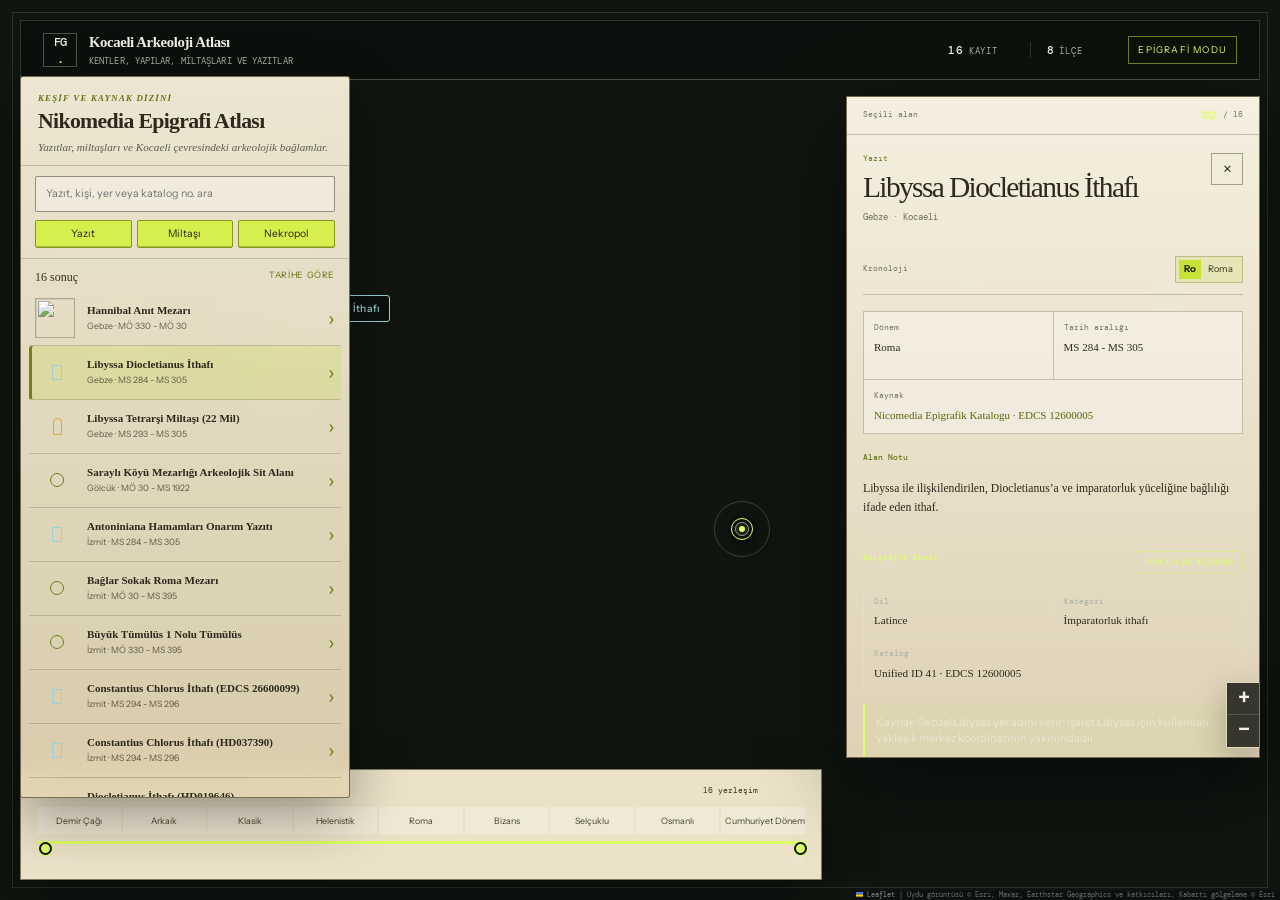
==== kocaeliarkeo/index.html @ fe7ad36d "Redesign Kocaeli epigraphy atlas workspace" ====
<!doctype html>
<html lang="tr">
  <head>
    <meta charset="UTF-8" />
    <meta name="viewport" content="width=device-width, initial-scale=1.0" />
    <meta
      name="description"
      content="Kocaeli'deki arkeolojik alanları Türkçe filtrelerle gösteren hafif ve düzenlenebilir harita uygulaması."
    />
    <link rel="preconnect" href="https://fonts.googleapis.com" />
    <link rel="preconnect" href="https://fonts.gstatic.com" crossorigin />
    <link href="https://fonts.googleapis.com/css2?family=DM+Mono:wght@400;500&family=Instrument+Sans:wdth,wght@75..100,400..700&display=swap" rel="stylesheet" />
    <meta name="theme-color" content="#0c1110" />
    <link rel="icon" href="/kocaeliarkeo/favicon.svg" type="image/svg+xml" />
    <title>Kocaeli Arkeoloji Atlası</title>
    <script type="module" crossorigin src="/kocaeliarkeo/assets/index-Obu1-_cL.js"></script>
    <link rel="stylesheet" crossorigin href="/kocaeliarkeo/assets/index-ClPBUlsF.css">
  </head>
  <body>
    <div id="root"></div>
  </body>
  </html>
---- kocaeliarkeo/assets/index-ClPBUlsF.css ----
.leaflet-pane,.leaflet-tile,.leaflet-marker-icon,.leaflet-marker-shadow,.leaflet-tile-container,.leaflet-pane>svg,.leaflet-pane>canvas,.leaflet-zoom-box,.leaflet-image-layer,.leaflet-layer{position:absolute;top:0;left:0}.leaflet-container{overflow:hidden}.leaflet-tile,.leaflet-marker-icon,.leaflet-marker-shadow{-webkit-user-select:none;user-select:none;-webkit-user-drag:none}.leaflet-tile::selection{background:0 0}.leaflet-safari .leaflet-tile{image-rendering:-webkit-optimize-contrast}.leaflet-safari .leaflet-tile-container{-webkit-transform-origin:0 0;width:1600px;height:1600px}.leaflet-marker-icon,.leaflet-marker-shadow{display:block}.leaflet-container .leaflet-overlay-pane svg{max-width:none!important;max-height:none!important}.leaflet-container .leaflet-marker-pane img,.leaflet-container .leaflet-shadow-pane img,.leaflet-container .leaflet-tile-pane img,.leaflet-container img.leaflet-image-layer,.leaflet-container .leaflet-tile{width:auto;padding:0;max-width:none!important;max-height:none!important}.leaflet-container img.leaflet-tile{mix-blend-mode:plus-lighter}.leaflet-container.leaflet-touch-zoom{-ms-touch-action:pan-x pan-y;touch-action:pan-x pan-y}.leaflet-container.leaflet-touch-drag{-ms-touch-action:pinch-zoom;touch-action:none;touch-action:pinch-zoom}.leaflet-container.leaflet-touch-drag.leaflet-touch-zoom{-ms-touch-action:none;touch-action:none}.leaflet-container{-webkit-tap-highlight-color:transparent}.leaflet-container a{-webkit-tap-highlight-color:#33b5e566}.leaflet-tile{filter:inherit;visibility:hidden}.leaflet-tile-loaded{visibility:inherit}.leaflet-zoom-box{box-sizing:border-box;z-index:800;width:0;height:0}.leaflet-overlay-pane svg{-moz-user-select:none}.leaflet-pane{z-index:400}.leaflet-tile-pane{z-index:200}.leaflet-overlay-pane{z-index:400}.leaflet-shadow-pane{z-index:500}.leaflet-marker-pane{z-index:600}.leaflet-tooltip-pane{z-index:650}.leaflet-popup-pane{z-index:700}.leaflet-map-pane canvas{z-index:100}.leaflet-map-pane svg{z-index:200}.leaflet-vml-shape{width:1px;height:1px}.lvml{behavior:url(#default#VML);display:inline-block;position:absolute}.leaflet-control{z-index:800;pointer-events:visiblePainted;pointer-events:auto;position:relative}.leaflet-top,.leaflet-bottom{z-index:1000;pointer-events:none;position:absolute}.leaflet-top{top:0}.leaflet-right{right:0}.leaflet-bottom{bottom:0}.leaflet-left{left:0}.leaflet-control{float:left;clear:both}.leaflet-right .leaflet-control{float:right}.leaflet-top .leaflet-control{margin-top:10px}.leaflet-bottom .leaflet-control{margin-bottom:10px}.leaflet-left .leaflet-control{margin-left:10px}.leaflet-right .leaflet-control{margin-right:10px}.leaflet-fade-anim .leaflet-popup{opacity:0;transition:opacity .2s linear}.leaflet-fade-anim .leaflet-map-pane .leaflet-popup{opacity:1}.leaflet-zoom-animated{transform-origin:0 0}svg.leaflet-zoom-animated{will-change:transform}.leaflet-zoom-anim .leaflet-zoom-animated{-webkit-transition:-webkit-transform .25s cubic-bezier(0,0,.25,1);-moz-transition:-moz-transform .25s cubic-bezier(0,0,.25,1);transition:transform .25s cubic-bezier(0,0,.25,1)}.leaflet-zoom-anim .leaflet-tile,.leaflet-pan-anim .leaflet-tile{transition:none}.leaflet-zoom-anim .leaflet-zoom-hide{visibility:hidden}.leaflet-interactive{cursor:pointer}.leaflet-grab{cursor:-webkit-grab;cursor:-moz-grab;cursor:grab}.leaflet-crosshair,.leaflet-crosshair .leaflet-interactive{cursor:crosshair}.leaflet-popup-pane,.leaflet-control{cursor:auto}.leaflet-dragging .leaflet-grab,.leaflet-dragging .leaflet-grab .leaflet-interactive,.leaflet-dragging .leaflet-marker-draggable{cursor:move;cursor:-webkit-grabbing;cursor:-moz-grabbing;cursor:grabbing}.leaflet-marker-icon,.leaflet-marker-shadow,.leaflet-image-layer,.leaflet-pane>svg path,.leaflet-tile-container{pointer-events:none}.leaflet-marker-icon.leaflet-interactive,.leaflet-image-layer.leaflet-interactive,.leaflet-pane>svg path.leaflet-interactive,svg.leaflet-image-layer.leaflet-interactive path{pointer-events:visiblePainted;pointer-events:auto}.leaflet-container{outline-offset:1px;background:#ddd}.leaflet-container a{color:#0078a8}.leaflet-zoom-box{background:#ffffff80;border:2px dotted #38f}.leaflet-container{font-family:Helvetica Neue,Arial,Helvetica,sans-serif;font-size:.75rem;line-height:1.5}.leaflet-bar{border-radius:4px;box-shadow:0 1px 5px #000000a6}.leaflet-bar a{text-align:center;color:#000;background-color:#fff;border-bottom:1px solid #ccc;width:26px;height:26px;line-height:26px;text-decoration:none;display:block}.leaflet-bar a,.leaflet-control-layers-toggle{background-position:50%;background-repeat:no-repeat;display:block}.leaflet-bar a:hover,.leaflet-bar a:focus{background-color:#f4f4f4}.leaflet-bar a:first-child{border-top-left-radius:4px;border-top-right-radius:4px}.leaflet-bar a:last-child{border-bottom:none;border-bottom-right-radius:4px;border-bottom-left-radius:4px}.leaflet-bar a.leaflet-disabled{cursor:default;color:#bbb;background-color:#f4f4f4}.leaflet-touch .leaflet-bar a{width:30px;height:30px;line-height:30px}.leaflet-touch .leaflet-bar a:first-child{border-top-left-radius:2px;border-top-right-radius:2px}.leaflet-touch .leaflet-bar a:last-child{border-bottom-right-radius:2px;border-bottom-left-radius:2px}.leaflet-control-zoom-in,.leaflet-control-zoom-out{text-indent:1px;font:700 18px Lucida Console,Monaco,monospace}.leaflet-touch .leaflet-control-zoom-in,.leaflet-touch .leaflet-control-zoom-out{font-size:22px}.leaflet-control-layers{background:#fff;border-radius:5px;box-shadow:0 1px 5px #0006}.leaflet-control-layers-toggle{background-image:url([data-uri]);width:36px;height:36px}.leaflet-retina .leaflet-control-layers-toggle{background-image:url([data-uri]);background-size:26px 26px}.leaflet-touch .leaflet-control-layers-toggle{width:44px;height:44px}.leaflet-control-layers .leaflet-control-layers-list,.leaflet-control-layers-expanded .leaflet-control-layers-toggle{display:none}.leaflet-control-layers-expanded .leaflet-control-layers-list{display:block;position:relative}.leaflet-control-layers-expanded{color:#333;background:#fff;padding:6px 10px 6px 6px}.leaflet-control-layers-scrollbar{padding-right:5px;overflow:hidden scroll}.leaflet-control-layers-selector{margin-top:2px;position:relative;top:1px}.leaflet-control-layers label{font-size:1.08333em;display:block}.leaflet-control-layers-separator{border-top:1px solid #ddd;height:0;margin:5px -10px 5px -6px}.leaflet-default-icon-path{background-image:url([data-uri])}.leaflet-container .leaflet-control-attribution{background:#fffc;margin:0}.leaflet-control-attribution,.leaflet-control-scale-line{color:#333;padding:0 5px;line-height:1.4}.leaflet-control-attribution a{text-decoration:none}.leaflet-control-attribution a:hover,.leaflet-control-attribution a:focus{text-decoration:underline}.leaflet-attribution-flag{width:1em;height:.6669em;vertical-align:baseline!important;display:inline!important}.leaflet-left .leaflet-control-scale{margin-left:5px}.leaflet-bottom .leaflet-control-scale{margin-bottom:5px}.leaflet-control-scale-line{white-space:nowrap;box-sizing:border-box;text-shadow:1px 1px #fff;background:#fffc;border:2px solid #777;border-top:none;padding:2px 5px 1px;line-height:1.1}.leaflet-control-scale-line:not(:first-child){border-top:2px solid #777;border-bottom:none;margin-top:-2px}.leaflet-control-scale-line:not(:first-child):not(:last-child){border-bottom:2px solid #777}.leaflet-touch .leaflet-control-attribution,.leaflet-touch .leaflet-control-layers,.leaflet-touch .leaflet-bar{box-shadow:none}.leaflet-touch .leaflet-control-layers,.leaflet-touch .leaflet-bar{background-clip:padding-box;border:2px solid #0003}.leaflet-popup{text-align:center;margin-bottom:20px;position:absolute}.leaflet-popup-content-wrapper{text-align:left;border-radius:12px;padding:1px}.leaflet-popup-content{min-height:1px;margin:13px 24px 13px 20px;font-size:1.08333em;line-height:1.3}.leaflet-popup-content p{margin:1.3em 0}.leaflet-popup-tip-container{pointer-events:none;width:40px;height:20px;margin-top:-1px;margin-left:-20px;position:absolute;left:50%;overflow:hidden}.leaflet-popup-tip{pointer-events:auto;width:17px;height:17px;margin:-10px auto 0;padding:1px;transform:rotate(45deg)}.leaflet-popup-content-wrapper,.leaflet-popup-tip{color:#333;background:#fff;box-shadow:0 3px 14px #0006}.leaflet-container a.leaflet-popup-close-button{text-align:center;color:#757575;background:0 0;border:none;width:24px;height:24px;font:16px/24px Tahoma,Verdana,sans-serif;text-decoration:none;position:absolute;top:0;right:0}.leaflet-container a.leaflet-popup-close-button:hover,.leaflet-container a.leaflet-popup-close-button:focus{color:#585858}.leaflet-popup-scrolled{overflow:auto}.leaflet-oldie .leaflet-popup-content-wrapper{-ms-zoom:1}.leaflet-oldie .leaflet-popup-tip{-ms-filter:"progid:DXImageTransform.Microsoft.Matrix(M11=0.70710678, M12=0.70710678, M21=-0.70710678, M22=0.70710678)";width:24px;filter:progid:DXImageTransform.Microsoft.Matrix(M11=.707107, M12=.707107, M21=-.707107, M22=.707107);margin:0 auto}.leaflet-oldie .leaflet-control-zoom,.leaflet-oldie .leaflet-control-layers,.leaflet-oldie .leaflet-popup-content-wrapper,.leaflet-oldie .leaflet-popup-tip{border:1px solid #999}.leaflet-div-icon{background:#fff;border:1px solid #666}.leaflet-tooltip{color:#222;white-space:nowrap;-webkit-user-select:none;user-select:none;pointer-events:none;background-color:#fff;border:1px solid #fff;border-radius:3px;padding:6px;position:absolute;box-shadow:0 1px 3px #0006}.leaflet-tooltip.leaflet-interactive{cursor:pointer;pointer-events:auto}.leaflet-tooltip-top:before,.leaflet-tooltip-bottom:before,.leaflet-tooltip-left:before,.leaflet-tooltip-right:before{pointer-events:none;content:"";background:0 0;border:6px solid #0000;position:absolute}.leaflet-tooltip-bottom{margin-top:6px}.leaflet-tooltip-top{margin-top:-6px}.leaflet-tooltip-bottom:before,.leaflet-tooltip-top:before{margin-left:-6px;left:50%}.leaflet-tooltip-top:before{border-top-color:#fff;margin-bottom:-12px;bottom:0}.leaflet-tooltip-bottom:before{border-bottom-color:#fff;margin-top:-12px;margin-left:-6px;top:0}.leaflet-tooltip-left{margin-left:-6px}.leaflet-tooltip-right{margin-left:6px}.leaflet-tooltip-left:before,.leaflet-tooltip-right:before{margin-top:-6px;top:50%}.leaflet-tooltip-left:before{border-left-color:#fff;margin-right:-12px;right:0}.leaflet-tooltip-right:before{border-right-color:#fff;margin-left:-12px;left:0}@media print{.leaflet-control{-webkit-print-color-adjust:exact;print-color-adjust:exact}}:root{--lightningcss-light:initial;--lightningcss-dark: ;color-scheme:light;color:#1f2220;font-synthesis:none;text-rendering:optimizelegibility;-webkit-font-smoothing:antialiased;-moz-osx-font-smoothing:grayscale;--surface:#fffcf7c7;--surface-strong:#fffcf7f0;--surface-muted:#f6f0e6d1;--border:#60584526;--border-strong:#4f4a3e40;--text-main:#1f2220;--text-soft:#5c615d;--text-faint:#767a73;--accent:#3e5f55;--accent-soft:#8aa294;--shadow:0 18px 48px #584e3c1f;--radius-lg:28px;--radius-md:20px;--radius-sm:14px;background:radial-gradient(circle at 0 0,#dacdaf6b,#0000 28%),radial-gradient(circle at 100% 0,#95ad9d40,#0000 25%),linear-gradient(#f6f2ea 0%,#ede7dd 100%);font-family:Avenir Next,Segoe UI,sans-serif;font-weight:400;line-height:1.5}*{box-sizing:border-box}html,body,#root{min-height:100%;margin:0}body{min-height:100vh;overflow-x:hidden}a{color:inherit}button,input,select,textarea{font:inherit}button{cursor:pointer}.app-shell{min-height:100vh;padding:24px}.topbar{border:1px solid var(--border);border-radius:var(--radius-lg);-webkit-backdrop-filter:blur(12px);backdrop-filter:blur(12px);box-shadow:var(--shadow);background:linear-gradient(135deg,#fffbf4e0,#f6efe3b8);justify-content:space-between;align-items:flex-start;gap:24px;padding:20px 24px;display:flex}.brand-block{flex-direction:column;gap:8px;max-width:760px;display:flex}.brand-block h1,.hero-card h2,.section-head h3,.form-header h3,.detail-card h4{letter-spacing:-.02em;margin:0;font-family:Iowan Old Style,Palatino Linotype,Book Antiqua,serif;font-weight:700}.brand-copy,.hero-copy,.site-row p,.detail-summary{color:var(--text-soft);margin:0}.eyebrow{letter-spacing:.14em;text-transform:uppercase;color:var(--accent);margin:0 0 4px;font-size:.78rem}.topnav{flex-wrap:wrap;gap:10px;display:flex}.nav-link{color:var(--text-soft);border:1px solid #0000;border-radius:999px;padding:12px 18px;text-decoration:none;transition:all .18s}.nav-link:hover{border-color:var(--border);color:var(--text-main);background:#fff6}.nav-link-active{color:var(--text-main);background:#3e5f5524;border-color:#3e5f5538}.page-shell{padding-top:24px}.map-experience{background:#081216;width:100vw;height:100vh;position:relative;overflow:hidden}.fullscreen-map-surface{position:absolute;inset:0}.map-root-fullscreen{height:100vh;min-height:100vh}.map-overlay-shell{z-index:500;pointer-events:none;position:absolute;inset:0}.map-brand-chip,.map-filter-dock,.site-detail-panel,.chronology-dock,.map-empty-state{pointer-events:auto}.map-brand-chip{-webkit-backdrop-filter:blur(16px);backdrop-filter:blur(16px);color:#f7f3eaf2;background:#0a12159e;border:1px solid #efe7da24;border-radius:22px;align-items:center;gap:14px;padding:14px 16px;display:inline-flex;position:absolute;top:24px;left:24px;box-shadow:0 18px 48px #050c103d}.map-brand-chip strong{font-family:Iowan Old Style,Palatino Linotype,serif;font-size:1rem;display:block}.map-brand-kicker{letter-spacing:.14em;text-transform:uppercase;color:#e8dfcdad;margin:0 0 2px;font-size:.72rem}.map-filter-dock{-webkit-backdrop-filter:blur(16px);backdrop-filter:blur(16px);background:#0a12158a;border:1px solid #efe7da24;border-radius:24px;grid-template-columns:repeat(2,minmax(176px,.9fr)) auto;align-items:end;gap:10px;width:min(540px,100vw - 470px);padding:12px;display:grid;position:absolute;top:24px;left:50%;transform:translate(-50%);box-shadow:0 18px 48px #050c103d}.map-filter-field{flex-direction:column;gap:6px;min-width:0;display:flex}.map-filter-field span{letter-spacing:.12em;text-transform:uppercase;color:#e8dfcdad;padding-left:2px;font-size:.72rem}.map-filter-dock input,.map-filter-dock select{color:#f7f3eaf2;box-shadow:none;background:#fffcf714;border:1px solid #efe7da1f}.map-filter-dock input::placeholder{color:#e8dfcd7a}.map-filter-reset{color:#f7f3eaf0;background:#fffcf714;border:1px solid #efe7da24;border-radius:16px;min-height:46px;padding:0 16px;transition:all .18s}.map-filter-reset:hover{background:#fffcf724}.site-detail-panel{-webkit-backdrop-filter:blur(18px);backdrop-filter:blur(18px);background:#fbf7efe6;border:1px solid #efe7da24;border-radius:30px;width:min(392px,100vw - 48px);max-height:calc(100vh - 180px);position:absolute;top:24px;right:24px;overflow:auto;box-shadow:0 28px 70px #050c1047}.site-detail-close{z-index:2;min-height:34px;color:var(--text-soft);background:#fffcf7c7;border:1px solid #383a361f;border-radius:999px;padding:0 12px;position:absolute;top:16px;right:16px}.site-detail-media{background:linear-gradient(135deg,#657b752e,#394e5938);position:relative;overflow:hidden}.site-detail-media-gallery{padding:16px 16px 0}.site-detail-body{flex-direction:column;gap:18px;padding:22px 22px 24px;display:flex}.site-detail-head h2,.site-detail-summary h3{letter-spacing:-.02em;margin:0;font-family:Iowan Old Style,Palatino Linotype,serif}.site-detail-head h2{font-size:1.9rem;line-height:1.02}.site-detail-head{justify-content:space-between;align-items:flex-start;gap:12px;display:flex}.site-detail-kicker{letter-spacing:.14em;text-transform:uppercase;color:var(--accent);margin:0 0 6px;font-size:.76rem}.site-detail-grid{grid-template-columns:repeat(2,minmax(0,1fr));gap:12px;margin:0;display:grid}.site-detail-grid div{background:#ffffff94;border:1px solid #60584514;border-radius:18px;padding:12px 14px}.site-detail-grid dt{letter-spacing:.1em;text-transform:uppercase;color:var(--text-faint);margin-bottom:6px;font-size:.72rem}.site-detail-grid dd{color:var(--text-main);margin:0}.site-detail-grid a{color:var(--accent);text-decoration:none}.site-detail-summary{flex-direction:column;gap:8px;display:flex}.site-detail-summary p{color:var(--text-soft);margin:0}.site-detail-literature{flex-direction:column;gap:10px;display:flex}.site-detail-literature h3{margin:0;font-family:Iowan Old Style,Palatino Linotype,serif}.site-detail-literature-list{flex-direction:column;gap:10px;display:flex}.site-detail-literature-item{background:#ffffff9e;border:1px solid #60584514;border-radius:18px;flex-direction:column;gap:6px;padding:14px 16px;display:flex}.site-detail-literature-head{justify-content:space-between;align-items:flex-start;gap:12px;display:flex}.site-detail-literature-head strong{font-size:.96rem;line-height:1.35}.site-detail-literature-head span,.site-detail-literature-item p{color:var(--text-soft)}.site-detail-literature-item p{margin:0;font-size:.88rem}.site-detail-literature-item a{color:var(--accent);font-size:.88rem;text-decoration:none}.site-photo-gallery{flex-direction:column;gap:10px;display:flex}.site-photo-gallery-main-shell{background:linear-gradient(135deg,#596f6a3d,#394e5947);border-radius:24px;position:relative;overflow:hidden}.site-photo-gallery-main{width:100%;color:inherit;text-align:left;background:0 0;border:none;padding:0;display:block;position:relative}.site-photo-gallery-main:disabled{opacity:1;cursor:default}.site-photo-gallery-main img,.site-photo-gallery-empty{aspect-ratio:1.26;width:100%}.site-photo-gallery-main img{object-fit:cover;display:block}.site-photo-gallery-empty{color:#fffcf7d1;background:linear-gradient(135deg,#476059e6,#273a43e0);justify-content:center;align-items:center;display:flex}.site-photo-gallery-zoom{color:#f7f3eae6;-webkit-backdrop-filter:blur(10px);backdrop-filter:blur(10px);background:#08101470;border:1px solid #f5efe624;border-radius:999px;align-items:center;min-height:30px;padding:0 10px;font-size:.74rem;display:inline-flex;position:absolute;bottom:14px;right:14px}.site-photo-gallery-strip{grid-template-columns:repeat(auto-fit,minmax(54px,1fr));gap:8px;display:grid}.site-photo-gallery-thumb{background:#ffffff61;border:1px solid #60584514;border-radius:16px;padding:0;transition:all .18s;overflow:hidden}.site-photo-gallery-thumb img{aspect-ratio:1;object-fit:cover;width:100%;display:block}.site-photo-gallery-thumb.is-active{border-color:#3e5f553d;box-shadow:0 10px 22px #0c121424}.site-photo-gallery-caption{flex-direction:column;gap:6px;padding:0 2px 2px;display:flex}.site-photo-gallery-caption strong{font-family:Iowan Old Style,Palatino Linotype,serif;font-size:1rem;font-weight:600}.site-photo-gallery-caption p{color:var(--text-soft);margin:0;font-size:.92rem;line-height:1.45}.site-photo-gallery-meta{color:var(--text-faint);flex-wrap:wrap;gap:10px;font-size:.76rem;display:flex}.site-photo-gallery-meta a{color:var(--accent);text-decoration:none}.site-lightbox{z-index:980;-webkit-backdrop-filter:blur(18px);backdrop-filter:blur(18px);background:#050c10b8;place-items:center;padding:24px;display:grid;position:fixed;inset:0}.site-lightbox-card{background:#fbf7eff0;border:1px solid #efe7da1f;border-radius:28px;width:min(980px,100%);max-height:calc(100vh - 48px);position:relative;overflow:auto;box-shadow:0 28px 90px #0000004d}.site-lightbox-card img{object-fit:contain;background:#0e191e1f;width:100%;max-height:75vh;display:block}.site-lightbox-close{z-index:2;min-height:34px;color:var(--text-soft);background:#fffcf7e6;border:1px solid #383a361f;border-radius:999px;padding:0 12px;position:absolute;top:14px;right:14px}.site-lightbox-caption{padding:16px 18px 18px}.site-lightbox-caption strong{font-family:Iowan Old Style,Palatino Linotype,serif}.site-lightbox-caption p{color:var(--text-soft);margin:6px 0 0}.chronology-dock{justify-content:center;display:flex;position:absolute;bottom:24px;left:24px;right:24px}.chronology-floating{color:#f7f3eaf0;-webkit-backdrop-filter:blur(22px)saturate(118%);background:linear-gradient(#ffffff0f,#ffffff04),#09111447;border:1px solid #f3ece01a;border-radius:26px;width:min(780px,100vw - 56px);padding:13px 16px 12px;position:relative;overflow:hidden;box-shadow:inset 0 1px #ffffff14,0 18px 42px #050c102e}.chronology-floating:before{content:"";border-radius:inherit;pointer-events:none;background:linear-gradient(#ffffff0b,#0000 48%);position:absolute;inset:1px}.chronology-floating-head{flex-wrap:wrap;align-items:center;gap:8px;margin-bottom:10px;display:flex}.chronology-floating-label,.chronology-floating-period,.chronology-floating-range,.chronology-floating-count,.chronology-floating-reset{border-radius:999px;align-items:center;min-height:30px;padding:0 11px;display:inline-flex}.chronology-floating-label{color:#e8dfcdbd;letter-spacing:.12em;text-transform:uppercase;background:#ffffff08;border:1px solid #efe7da1a;font-size:.69rem}.chronology-floating-period{color:#faf4ecf0;background:#c4a27f14;border:1px solid #e0ccb11f}.chronology-floating-range,.chronology-floating-count{color:#f7f3eae6;background:#fffcf70e;border:1px solid #efe7da0f}.chronology-floating-reset{color:#f7f3eadb;background:#fffcf70d;border:1px solid #efe7da1a;margin-left:auto;transition:all .18s}.chronology-floating-reset:hover:not(:disabled){color:#f7f3eaf5;background:#fffcf717}.chronology-floating-reset:disabled{opacity:.34;cursor:not-allowed}.chronology-floating-track-shell{flex-direction:column;gap:9px;display:flex}.chronology-period-pills{flex-wrap:wrap;gap:8px;margin-bottom:12px;display:flex}.chronology-period-pill{color:#eee7dbc7;letter-spacing:.01em;background:#fffcf709;border:1px solid #efe7da14;border-radius:999px;min-height:30px;padding:0 12px;font-size:.76rem;transition:all .18s}.chronology-period-pill:hover{color:#f7f3eaeb;background:#fffcf714}.chronology-period-pill-active{color:#faf5edfa;background:#c4a27f24;border-color:#e0ccb138;box-shadow:inset 0 1px #ffffff0d}.chronology-floating-note{color:#e8dfcdb3;margin:10px 0 0;font-size:.79rem}.chronology-floating-mobile{border-radius:24px;width:min(100%,420px);padding:10px 12px;transition:padding .18s,transform .18s,box-shadow .18s,background .18s}.chronology-floating-mobile-head{justify-content:space-between;align-items:center;gap:10px;display:flex}.chronology-floating-mobile-copy{flex-direction:column;gap:3px;min-width:0;display:flex}.chronology-floating-mobile-period{color:#faf4ecf5;font-family:Iowan Old Style,Palatino Linotype,serif;font-size:1rem;line-height:1.05}.chronology-floating-mobile-range{color:#e8dfcdb8;font-size:.73rem}.chronology-floating-mobile-actions{flex-shrink:0;align-items:center;gap:8px;display:flex}.chronology-floating-toggle,.chronology-floating-reset-mobile{border-radius:999px;min-height:34px;padding:0 12px;font-size:.74rem}.chronology-floating-toggle{color:#f7f3eaeb;background:#fffcf714;border:1px solid #efe7da1f}.chronology-floating-reset-mobile{margin-left:0}.chronology-floating-mobile-meta{justify-content:space-between;align-items:center;gap:8px;margin-top:8px;display:flex}.chronology-floating-note-chip{color:#e8dfcdc2;background:#fffcf70a;border:1px solid #efe7da14;border-radius:999px;align-items:center;min-height:26px;padding:0 10px;font-size:.69rem;display:inline-flex}.chronology-floating-mobile-body{border-top:1px solid #efe7da14;margin-top:10px;padding-top:10px}.chronology-period-pills-mobile{scrollbar-width:none;flex-wrap:nowrap;gap:6px;margin-bottom:10px;padding-bottom:2px;overflow-x:auto}.chronology-period-pills-mobile::-webkit-scrollbar{display:none}.chronology-period-pills-mobile .chronology-period-pill{white-space:nowrap;flex:none;min-height:28px;padding:0 11px;font-size:.7rem}.chronology-floating-track-shell-mobile{gap:7px}.chronology-scale-mobile{font-size:.68rem}.chronology-floating.is-collapsed{padding-top:9px;padding-bottom:9px;box-shadow:inset 0 1px #ffffff14,0 12px 28px #050c1024}.chronology-floating.is-expanded{transform:translateY(-2px)}.map-empty-state{color:#f7f3eaf2;-webkit-backdrop-filter:blur(16px);backdrop-filter:blur(16px);background:#0a1215a3;border:1px solid #efe7da24;border-radius:18px;padding:12px 16px;position:absolute;top:96px;left:50%;transform:translate(-50%)}.admin-login-page{place-items:center;min-height:100vh;padding:24px;display:grid}.admin-login-card{border:1px solid var(--border);width:min(480px,100%);box-shadow:var(--shadow);-webkit-backdrop-filter:blur(14px);backdrop-filter:blur(14px);background:#fffcf7d1;border-radius:30px;padding:28px}.admin-login-head{flex-direction:column;gap:8px;margin-bottom:22px;display:flex}.admin-login-head h1{margin:0;font-family:Iowan Old Style,Palatino Linotype,serif}.admin-login-copy{color:var(--text-soft);margin:0}.admin-login-form{flex-direction:column;gap:16px;display:flex}.admin-login-error{color:#7a3434;background:#b3484814;border:1px solid #b348482e;border-radius:18px;padding:12px 14px}.admin-login-actions{flex-wrap:wrap;gap:12px;display:flex}.content-stack{flex-direction:column;gap:20px;display:flex}.public-page{gap:18px}.hero-card,.filter-card,.sidebar-card,.map-card,.admin-list-column,.admin-form-column{border:1px solid var(--border);border-radius:var(--radius-lg);background:var(--surface);box-shadow:var(--shadow);-webkit-backdrop-filter:blur(12px);backdrop-filter:blur(12px)}.hero-card{grid-template-columns:minmax(0,1.4fr) minmax(280px,.8fr);gap:24px;padding:26px;display:grid}.public-hero{background:linear-gradient(135deg,#fbf8f2eb,#efe9dfd6)}.stat-grid{grid-template-columns:repeat(auto-fit,minmax(132px,1fr));gap:12px;display:grid}.stat-card{border:1px solid var(--border);border-radius:var(--radius-md);background:#ffffff73;flex-direction:column;gap:2px;padding:18px;display:flex}.stat-card strong{font-family:Iowan Old Style,Palatino Linotype,serif;font-size:1.85rem}.stat-card span,.site-row-meta,.muted-chip,.popup-card span,.detail-card p,.detail-grid dd,.detail-grid dt{color:var(--text-soft)}.filter-card{align-items:end;gap:14px;padding:18px;display:flex}.filter-card-stack{flex-direction:column;align-items:stretch}.public-controls-card{border:1px solid var(--border);border-radius:var(--radius-lg);box-shadow:var(--shadow);-webkit-backdrop-filter:blur(12px);backdrop-filter:blur(12px);background:#fffcf7c7;flex-direction:column;gap:16px;padding:18px;display:flex}.public-filters-grid{grid-template-columns:minmax(0,1.35fr) repeat(2,minmax(180px,.5fr)) auto;align-items:end;gap:14px;display:grid}.chronology-card{background:linear-gradient(#f8f4ece0,#f1eadfbd);border:1px solid #6058451f;border-radius:24px;flex-direction:column;gap:16px;padding:18px 18px 16px;display:flex}.chronology-head,.chronology-foot{justify-content:space-between;align-items:flex-start;gap:16px;display:flex}.chronology-head h3{margin:0;font-family:Iowan Old Style,Palatino Linotype,serif;font-size:1.12rem}.chronology-summary{flex-wrap:wrap;justify-content:flex-end;gap:8px;display:flex}.chronology-range-chip,.chronology-result-chip{background:#ffffff9e;border:1px solid #6058451f;border-radius:999px;align-items:center;min-height:34px;padding:0 12px;display:inline-flex}.chronology-range-chip{color:var(--text-main)}.chronology-result-chip{color:var(--accent)}.chronology-track-shell{flex-direction:column;gap:10px;display:flex}.chronology-track{background:linear-gradient(90deg,#e5dac61f,#8da39724);border-radius:999px;height:8px;position:relative;overflow:hidden;box-shadow:inset 0 0 0 1px #ffffff0a}.chronology-track-active{background:linear-gradient(90deg,#b17b60e0,#548175e0);border-radius:999px;position:absolute;top:0;bottom:0;box-shadow:inset 0 1px #ffffff2e,0 0 18px #5481752e}.chronology-sliders{min-height:22px;position:relative}.chronology-slider{appearance:none;pointer-events:none;background:0 0;border:none;padding:0;position:absolute;inset:0}.chronology-slider::-webkit-slider-thumb{appearance:none;pointer-events:auto;background:linear-gradient(#f7f2e9fa,#dae7e0eb);border:1.5px solid #fffaf4eb;border-radius:50%;width:15px;height:15px;box-shadow:0 5px 14px #0710143d,0 0 0 4px #ffffff0a}.chronology-slider::-moz-range-thumb{pointer-events:auto;background:linear-gradient(#f7f2e9fa,#dae7e0eb);border:1.5px solid #fffaf4eb;border-radius:50%;width:15px;height:15px;box-shadow:0 5px 14px #0710143d,0 0 0 4px #ffffff0a}.chronology-slider::-webkit-slider-runnable-track{background:0 0;height:8px}.chronology-slider::-moz-range-track{background:0 0;height:8px}.chronology-scale{color:#e8dfcd9e;grid-template-columns:repeat(3,minmax(0,1fr));gap:12px;font-size:.74rem;display:grid}.chronology-scale span:nth-child(2){text-align:center}.chronology-scale span:last-child{text-align:right}.chronology-note{color:var(--text-soft);margin:0;font-size:.88rem}.chronology-reset{min-height:38px;padding:0 14px}.field-block{flex-direction:column;gap:8px;min-width:0;display:flex}.field-inline{gap:12px}.field-grow{flex:1}.field-span-2{grid-column:span 2}.field-block span{color:var(--text-soft);font-size:.86rem}input,select,textarea{border:1px solid var(--border);width:100%;color:var(--text-main);background:#ffffffad;border-radius:16px;padding:13px 14px;transition:border-color .16s,box-shadow .16s}input:focus,select:focus,textarea:focus{border-color:#3e5f5580;outline:none;box-shadow:0 0 0 4px #3e5f551f}textarea{resize:vertical}.primary-button,.ghost-button,.danger-button{border:1px solid var(--border);border-radius:999px;justify-content:center;align-items:center;gap:8px;min-height:46px;padding:0 18px;transition:all .18s;display:inline-flex}.primary-button{color:#f8faf7;background:linear-gradient(135deg,#406056,#2f443d);border-color:#2f443d4d}.primary-button:hover{transform:translateY(-1px);box-shadow:0 16px 28px #2f443d33}.ghost-button{color:var(--text-main);background:#ffffff8a}.ghost-button:hover{border-color:var(--border-strong);background:#ffffffd9}.danger-button{color:#7a2f2f;background:#b3484814;border-color:#b3484833}.danger-button:hover{background:#b3484824}.primary-button:disabled,.ghost-button:disabled,.danger-button:disabled{cursor:not-allowed;opacity:.45}.public-shell{grid-template-columns:minmax(0,1fr) minmax(320px,420px);gap:20px;min-height:calc(100vh - 280px);display:grid}.sidebar-card{flex-direction:column;gap:18px;min-height:100%;padding:18px;display:flex}.sidebar-section{flex-direction:column;gap:14px;min-height:0;display:flex}.sidebar-list{flex:1}.section-head{justify-content:space-between;align-items:center;gap:16px;display:flex}.detail-card,.empty-card,.notice-card,.photo-preview-card{border:1px solid var(--border);background:#ffffff85;border-radius:22px;padding:18px}.public-sidebar{background:linear-gradient(#fffcf7e0,#f3ece2cc)}.detail-header{justify-content:space-between;align-items:flex-start;gap:16px;margin-bottom:16px;display:flex}.detail-title-block{flex-direction:column;gap:4px;display:flex}.detail-grid{grid-template-columns:repeat(2,minmax(0,1fr));gap:14px;margin:0;display:grid}.detail-grid-atlas{margin-bottom:12px}.detail-grid dt{text-transform:uppercase;letter-spacing:.08em;margin-bottom:6px;font-size:.8rem}.detail-grid dd{margin:0}.detail-photo{object-fit:cover;background:#e6e0d4b3;border-radius:20px;width:100%;max-height:260px;margin-top:16px;display:block}.photo-placeholder{text-align:center;color:var(--text-faint);background:#f7f1e8b3;border:1px dashed #60584547;border-radius:20px;margin-top:16px;padding:28px 18px}.source-link{color:var(--accent);margin-top:16px;text-decoration:none;display:inline-flex}.gallery-preview-card{flex-direction:column;gap:12px;display:flex}.gallery-preview-card .site-photo-gallery-main{cursor:default}.gallery-editor{flex-direction:column;gap:16px;display:flex}.gallery-editor-head{justify-content:space-between;align-items:flex-start;gap:16px;display:flex}.gallery-editor-head h4{margin:4px 0 0;font-family:Iowan Old Style,Palatino Linotype,serif;font-size:1.18rem}.gallery-editor-actions{align-items:center;gap:10px;display:flex}.gallery-editor-file-input{display:none}.gallery-editor-add-card,.gallery-editor-item,.gallery-editor-recovery-card{background:#ffffff85;border:1px solid #60584514;border-radius:22px}.gallery-editor-add-card{padding:18px}.gallery-editor-add-grid,.gallery-editor-item-grid{grid-template-columns:repeat(2,minmax(0,1fr));gap:14px;display:grid}.gallery-editor-add-actions{flex-wrap:wrap;align-items:center;gap:12px;margin-top:14px;display:flex}.gallery-editor-error{color:#7a3434;font-size:.84rem}.gallery-editor-list{flex-direction:column;gap:14px;display:flex}.gallery-editor-head-compact h4{font-size:1rem}.gallery-editor-recovery-card{padding:18px}.gallery-editor-recovery-list{flex-direction:column;gap:12px;display:flex}.gallery-editor-recovery-item{background:#fffcf794;border:1px solid #60584514;border-radius:18px;grid-template-columns:92px minmax(0,1fr) auto;align-items:center;gap:14px;padding:12px;display:grid}.gallery-editor-recovery-item img{aspect-ratio:1;object-fit:cover;border-radius:14px;width:100%;display:block}.gallery-editor-recovery-body{flex-direction:column;gap:4px;min-width:0;display:flex}.gallery-editor-recovery-body strong,.gallery-editor-recovery-body span{text-overflow:ellipsis;white-space:nowrap;overflow:hidden}.gallery-editor-recovery-body span{color:var(--text-soft);font-size:.84rem}.gallery-editor-item{grid-template-columns:168px minmax(0,1fr);gap:18px;padding:18px;display:grid}.gallery-editor-item-preview{background:#e7e0d5d1;border-radius:18px;position:relative;overflow:hidden}.gallery-editor-item-preview img{aspect-ratio:1;object-fit:cover;width:100%;display:block}.gallery-editor-cover-chip{min-height:28px;color:var(--text-main);background:#fffcf7e6;border:1px solid #6058451a;border-radius:999px;align-items:center;padding:0 10px;font-size:.74rem;display:inline-flex;position:absolute;bottom:10px;left:10px}.gallery-editor-item-body{flex-direction:column;gap:14px;min-width:0;display:flex}.gallery-editor-item-actions{flex-wrap:wrap;gap:10px;display:flex}.detail-meta-list{grid-template-columns:repeat(3,minmax(0,1fr));gap:12px;margin-top:16px;display:grid}.detail-meta-item{background:#ffffff94;border:1px solid #6058451a;border-radius:18px;flex-direction:column;gap:4px;padding:12px 14px;display:flex}.detail-meta-item span{text-transform:uppercase;letter-spacing:.08em;color:var(--text-faint);font-size:.78rem}.detail-meta-item strong{color:var(--text-main);font-size:.94rem}.result-list{flex-direction:column;gap:12px;min-height:0;padding-right:4px;display:flex;overflow-y:auto}.site-row,.admin-row{text-align:left;border:1px solid var(--border);background:#ffffff7a;border-radius:22px;width:100%;padding:16px;transition:all .18s}.site-row:hover,.admin-row:hover{border-color:var(--border-strong);background:#ffffffb8;transform:translateY(-1px)}.site-row-active,.admin-row-active{background:#e2ebe6e6;border-color:#3e5f5561}.site-row-head,.admin-row-head,.admin-row-foot{justify-content:space-between;align-items:center;gap:12px;display:flex}.admin-row-foot{align-items:flex-start}.site-row p{-webkit-line-clamp:3;-webkit-box-orient:vertical;margin:10px 0 0;display:-webkit-box;overflow:hidden}.period-badge{background:color-mix(in srgb, var(--period-accent) 50%, white);color:#2a2d2b;white-space:nowrap;border-radius:999px;align-items:center;gap:10px;min-height:36px;padding:6px 10px 6px 6px;font-size:.9rem;display:inline-flex}.period-badge-compact{gap:8px;font-size:.82rem}.period-chip{background:var(--period-fill);min-width:28px;height:28px;color:var(--period-text);letter-spacing:.02em;border-radius:999px;justify-content:center;align-items:center;padding:0 8px;font-weight:700;display:inline-flex}.map-card{min-height:100%;position:relative;overflow:hidden}.map-card-atlas{background:#0d1618;border-color:#2835363d}.map-card-atlas:before{content:"";pointer-events:none;z-index:360;background:linear-gradient(#060e1214,#060e1238),radial-gradient(circle,#0000 54%,#060e123d 100%);position:absolute;inset:0}.map-root{height:100%;min-height:600px}.map-card-atlas .map-root{min-height:720px}.map-hud{z-index:450;border:1px solid var(--border);background:#f9f4ebeb;border-radius:999px;align-items:center;gap:8px;padding:10px 14px;display:flex;position:absolute;top:18px;left:18px;box-shadow:0 14px 30px #121e213d}.map-hud-count{align-items:center;gap:8px;display:flex}.map-hud-style{min-height:28px;color:var(--accent);background:#3e5f551f;border:1px solid #3e5f5524;border-radius:999px;align-items:center;padding:0 10px;font-size:.8rem;display:inline-flex}.map-style-card{z-index:450;border:1px solid var(--border);-webkit-backdrop-filter:blur(12px);backdrop-filter:blur(12px);background:#fffcf7ed;border-radius:22px;flex-direction:column;gap:12px;width:min(270px,100% - 36px);padding:14px;display:flex;position:absolute;top:18px;right:18px;box-shadow:0 18px 34px #584e3c2e}.map-style-head{flex-direction:column;gap:3px;display:flex}.map-style-head strong{font-size:.92rem}.map-style-head span{color:var(--text-soft);font-size:.82rem}.map-style-toggle{grid-template-columns:repeat(2,minmax(0,1fr));gap:8px;display:grid}.map-style-note{color:var(--text-soft);background:#3e5f5512;border-radius:16px;padding:10px 12px;font-size:.8rem;line-height:1.45}.map-style-button{border:1px solid var(--border);min-height:40px;color:var(--text-soft);background:#ffffffb3;border-radius:999px;padding:0 14px;transition:all .18s}.map-style-button:hover{border-color:var(--border-strong);color:var(--text-main)}.map-style-button-active{color:var(--text-main);background:linear-gradient(135deg,#3e5f5529,#87a39724);border-color:#3e5f553d;box-shadow:inset 0 0 0 1px #3e5f550f}.map-empty{z-index:450;border:1px solid var(--border);background:#fffcf7eb;border-radius:18px;max-width:260px;padding:14px 16px;position:absolute;bottom:18px;right:18px}.map-caption{z-index:450;color:#f6f1e7f0;-webkit-backdrop-filter:blur(12px);backdrop-filter:blur(12px);background:#0a13179e;border:1px solid #ede4d12e;border-radius:18px;flex-direction:column;gap:4px;max-width:320px;padding:14px 16px;display:flex;position:absolute;bottom:18px;left:18px}.map-caption strong{font-size:.92rem}.map-caption span{color:#f0ebe0c7;font-size:.82rem;line-height:1.45}.popup-card{flex-direction:column;gap:4px;min-width:180px;display:flex}.popup-card-atlas strong{font-size:.98rem}.site-marker-frame{background:0 0;border:none}.site-marker{background:radial-gradient(circle at 30% 30%, color-mix(in srgb, var(--marker-fill) 75%, white), var(--marker-fill));border:2px solid #fffbf5eb;border-radius:50%;width:34px;height:34px;position:relative;transform:none;box-shadow:0 0 0 6px #fffbf514,0 10px 24px #050e124d}.site-marker span{color:var(--marker-text);justify-content:center;align-items:center;font-size:.72rem;font-weight:700;display:flex;position:absolute;inset:0;transform:none}.site-marker:after{content:"";border:1px solid #ffffff2e;border-radius:50%;position:absolute;inset:-6px}.site-marker.is-active{transform:scale(1.08);box-shadow:0 0 0 8px #fffbf51f,0 16px 32px #07101457}.leaflet-tooltip.settlement-label{color:#f7f3eaf5;letter-spacing:.01em;white-space:nowrap;background:#08101485;border:1px solid #f8f4eb1f;border-radius:999px;padding:7px 11px;font-family:Iowan Old Style,Palatino Linotype,serif;font-size:.84rem;box-shadow:0 12px 28px #060e122e}.leaflet-tooltip-top.settlement-label:before{border-top-color:#0b14178f}.leaflet-tooltip.settlement-label-active{color:#202423;background:#f6f0e4f0}.leaflet-tooltip-top.settlement-label-active:before{border-top-color:#f6f0e4f0}.admin-page .admin-shell{grid-template-columns:minmax(320px,380px) minmax(0,1fr);gap:20px;min-height:calc(100vh - 320px);display:grid}.admin-list-column,.admin-form-column{flex-direction:column;min-height:0;display:flex}.admin-list-column{gap:16px;padding:18px}.admin-form-column{gap:18px;padding:22px;overflow-y:auto}.admin-toolbar{flex-wrap:wrap;gap:12px;display:flex}.admin-list{flex-direction:column;gap:12px;min-height:0;padding-right:4px;display:flex;overflow-y:auto}.status-pill{border:1px solid #0000;border-radius:999px;align-items:center;min-height:28px;padding:0 10px;font-size:.78rem;display:inline-flex}.status-yayinda{color:#355f47;background:#55a06e1f;border-color:#55a06e2e}.status-gizli{color:#775a21;background:#b592431f;border-color:#b592432e}.status-silindi{color:#7a3434;background:#b348481a;border-color:#b3484826}.review-pill-group,.review-summary-grid{flex-wrap:wrap;gap:8px;display:flex}.review-pill-group{justify-content:flex-end}.review-pill,.review-state{color:#775a21;background:#b592431f;border:1px solid #b5924338;border-radius:999px;align-items:center;min-height:28px;padding:0 10px;font-size:.78rem;display:inline-flex}.review-pill-strong{color:#325c72;background:#4d819c1f;border-color:#4d819c38}.review-summary-card{background:#fff9eee0;border:1px solid #b592432e;border-radius:22px;padding:16px 18px}.review-state-ok{color:#355f47;background:#55a06e1f;border-color:#55a06e2e}.chronology-admin-card{background:#f3f8fad1;border:1px solid #4d819c24;border-radius:20px;gap:12px;padding:14px 16px}.chronology-admin-head{justify-content:space-between;align-items:flex-start;gap:12px;display:flex}.chronology-admin-head span{color:var(--text-soft);font-size:.78rem;display:block}.chronology-admin-head strong{color:var(--text-main);margin-top:4px;display:block}.form-header{justify-content:space-between;align-items:flex-start;gap:14px;display:flex}.muted-chip{border:1px solid var(--border);background:#ffffff8a;border-radius:999px;align-items:center;min-height:34px;padding:0 12px;display:inline-flex}.notice-card{color:var(--accent);background:#e2ebe6e6;border-color:#3e5f552e}.form-grid{grid-template-columns:repeat(2,minmax(0,1fr));gap:16px;display:grid}.double-field{grid-template-columns:repeat(2,minmax(0,1fr));gap:12px;display:grid}.form-actions{flex-wrap:wrap;gap:12px;display:flex}.literature-editor{border:1px solid var(--border);border-radius:var(--radius-lg);box-shadow:var(--shadow);background:#fffcf7d1;flex-direction:column;gap:16px;padding:22px;display:flex}.literature-editor-list{flex-direction:column;gap:14px;display:flex}.literature-editor-item{background:#ffffff8f;border:1px solid #6058451a;border-radius:22px;flex-direction:column;gap:12px;padding:16px 18px;display:flex}.literature-editor-item-muted{opacity:.68}.literature-editor-head{justify-content:space-between;align-items:flex-start;gap:14px;display:flex}.literature-editor-head strong{font-size:1rem;line-height:1.42;display:block}.literature-editor-head p{color:var(--text-soft);margin:6px 0 0;font-size:.88rem}.literature-editor-badges{flex-wrap:wrap;justify-content:flex-end;gap:8px;display:flex}.literature-status{border:1px solid #0000;border-radius:999px;align-items:center;min-height:28px;padding:0 10px;font-size:.78rem;display:inline-flex}.literature-status-kabul{color:#355f47;background:#55a06e1f;border-color:#55a06e2e}.literature-status-oneri{color:#3d514d;background:#758e871f;border-color:#758e872e}.literature-status-reddedildi{color:#7a3434;background:#b348481a;border-color:#b3484826}.literature-editor-meta{grid-template-columns:repeat(2,minmax(0,1fr));gap:10px;margin:0;display:grid}.literature-editor-meta div{background:#fffcf794;border:1px solid #60584514;border-radius:16px;padding:10px 12px}.literature-editor-meta dt{letter-spacing:.1em;text-transform:uppercase;color:var(--text-faint);margin-bottom:4px;font-size:.72rem}.literature-editor-meta dd{color:var(--text-main);overflow-wrap:anywhere;margin:0;font-size:.88rem}.literature-editor-summary{color:var(--text-soft);margin:0;font-size:.92rem;line-height:1.55}.literature-editor-actions{flex-wrap:wrap;gap:10px;display:flex}.leaflet-container{background:#0f181b;font-family:Avenir Next,Segoe UI,sans-serif}.leaflet-popup-content-wrapper,.leaflet-popup-tip{background:#fffcf7f5}.leaflet-control-attribution{border-top-left-radius:10px;background:#fffcf7d9!important}.leaflet-control-attribution,.leaflet-control-attribution a{color:var(--text-soft)}@media (width<=1080px){.hero-card,.public-shell,.admin-page .admin-shell,.public-filters-grid,.detail-meta-list{grid-template-columns:1fr}.public-shell,.admin-page .admin-shell{min-height:auto}.map-filter-dock{width:min(540px,100vw - 48px);top:88px}.site-detail-panel{max-height:calc(100vh - 340px);top:156px}.gallery-editor-item,.gallery-editor-recovery-item{grid-template-columns:1fr}.sidebar-card,.admin-list-column,.admin-form-column{min-height:auto}.map-root{min-height:520px}.map-card-atlas .map-root{min-height:620px}.map-caption{max-width:260px}}@media (width<=780px){.app-shell{padding:16px}.site-detail-head,.gallery-editor-head,.literature-editor-head,.gallery-editor-add-grid,.gallery-editor-item-grid,.site-detail-grid,.literature-editor-meta,.form-grid,.detail-grid,.double-field{grid-template-columns:1fr}.site-detail-head,.gallery-editor-head,.literature-editor-head{flex-direction:column}.topbar{flex-direction:column;padding:18px}.filter-card,.admin-toolbar,.form-actions,.chronology-head,.chronology-foot{flex-direction:column}.stat-grid,.form-grid,.detail-grid,.double-field{grid-template-columns:1fr}.field-span-2{grid-column:auto}.map-root{min-height:460px}.map-card-atlas .map-root{min-height:520px}.map-brand-chip{justify-content:space-between;top:16px;left:16px;right:16px}.map-filter-dock{grid-template-columns:1fr;width:auto;top:92px;left:16px;right:16px;transform:none}.site-detail-panel{width:auto;max-height:52vh;inset:auto 16px 92px}.site-detail-grid{grid-template-columns:1fr}.chronology-dock{right:16px;bottom:max(12px, env(safe-area-inset-bottom,0px));left:16px}.chronology-floating{width:100%;padding:12px 12px 11px}.chronology-floating-head{gap:8px}.chronology-floating-reset{margin-left:0}.chronology-floating-mobile{background:linear-gradient(#ffffff0e,#ffffff03),#0911143d;border-radius:22px;width:100%;max-width:none;padding:8px 10px;box-shadow:inset 0 1px #ffffff14,0 12px 26px #050c1024}.chronology-floating-mobile-head{gap:8px}.chronology-floating-mobile-copy{gap:2px}.chronology-floating-label{min-height:24px;padding:0 8px;font-size:.62rem}.chronology-floating-mobile-period{font-size:.9rem}.chronology-floating-mobile-range{font-size:.68rem}.chronology-floating-mobile-actions{gap:6px}.chronology-floating-toggle,.chronology-floating-reset-mobile{min-height:30px;padding:0 10px;font-size:.7rem}.chronology-floating-mobile-meta{margin-top:6px}.chronology-floating-count{color:#f7f3ead1;background:0 0;border:none;min-height:24px;padding:0;font-size:.76rem}.chronology-floating-note-chip{min-height:24px;padding:0 8px;font-size:.64rem}.chronology-floating-mobile-body{margin-top:8px;padding-top:8px}.chronology-period-pills-mobile{margin-bottom:8px;margin-right:-2px;padding-bottom:0}.chronology-period-pills-mobile .chronology-period-pill{min-height:26px;padding:0 10px;font-size:.68rem}.chronology-floating-track-shell-mobile .chronology-track{height:6px}.chronology-floating-track-shell-mobile .chronology-slider::-webkit-slider-thumb{width:14px;height:14px}.chronology-floating-track-shell-mobile .chronology-slider::-moz-range-thumb{width:14px;height:14px}.chronology-scale-mobile{gap:8px;font-size:.64rem}.chronology-floating.is-collapsed{padding-top:8px;padding-bottom:8px}.map-hud{padding:10px 12px;top:14px;left:14px}.map-empty{max-width:none;bottom:14px;left:14px;right:14px}.map-caption{max-width:none;bottom:72px;left:14px;right:14px}.map-empty-state{top:150px;left:16px;right:16px;transform:none}}.map-experience{--atlas-ink:#172019;--atlas-surface:#ede0bef7;--atlas-paper:#2b281d;--atlas-muted:#352f21ad;--atlas-line:#42392559;--atlas-line-strong:#4239258f;--atlas-acid:#cce830;background:#203021}.map-experience:before{z-index:410;opacity:.2;background-image:linear-gradient(90deg,#0000 calc(25% - .5px),#e7dfb421 25%,#0000 calc(25% + .5px)),linear-gradient(90deg,#0000 calc(50% - .5px),#e7dfb421 50%,#0000 calc(50% + .5px)),linear-gradient(#0000 calc(50% - .5px),#e7dfb41a 50%,#0000 calc(50% + .5px));inset:44px 0 0}.map-experience:after{z-index:415;background:radial-gradient(circle at 54% 42%,#0000 35%,#0d180e1f 67%,#090f098a 100%),linear-gradient(#050c072e,#0000 20% 76%,#050c078f);inset:44px 0 0}.atlas-top-rail{background:#151e14f0;border-bottom-color:#d3c49359;grid-template-columns:auto 1px 1fr auto;min-height:44px;padding:0 12px}.atlas-signature{color:#efe4bd;letter-spacing:.01em;font-family:Georgia,serif;font-size:.7rem}.atlas-top-divider{background:#d3c49366;height:18px;margin:0 12px}.atlas-navigation{gap:18px}.atlas-navigation a{color:#efe4bdd1;font-family:Georgia,serif;font-size:.64rem}.atlas-contact-button{color:#efe4bd;border-color:#cce830d9;min-height:25px;padding:0 8px;font-size:.59rem}.atlas-hero,.atlas-field-cards{display:none}.atlas-research-panel{z-index:430;color:#2b281d;pointer-events:auto;background:linear-gradient(90deg,#533c201f 1px,#0000 1px) 0 0/5px 5px,linear-gradient(#fff9dbfa,#d7c395fa);border:1px solid #4b3e23ad;border-radius:3px;width:min(236px,100vw - 40px);position:absolute;top:61px;bottom:116px;left:12px;overflow:hidden;box-shadow:0 12px 36px #00000052}.atlas-research-title{border-bottom:1px solid #4239254d;gap:2px;padding:12px 13px 9px;display:grid}.atlas-research-title span{color:#3d3b21;font-family:Georgia,serif;font-size:1rem;font-weight:700}.atlas-research-title strong{color:#2d2b1dbf;font-family:Georgia,serif;font-size:.64rem;font-style:italic;font-weight:400}.atlas-research-panel .atlas-search{margin:9px 10px;display:block}.atlas-research-panel .atlas-search input{color:#2b281d;background:#fffce38c;border:1px solid #42392578;border-radius:2px;width:100%;min-height:27px;padding:0 8px;font-family:Georgia,serif;font-size:.62rem}.atlas-research-panel .atlas-search input:focus{border-color:#71801a;outline:1px solid #71801a}.atlas-research-panel .atlas-toggle-list{border-top:1px solid #42392542;margin:0 10px}.atlas-research-panel .atlas-toggle-list label{color:#302c1d;border-bottom-color:#4239252e;min-height:27px;font-family:Georgia,serif;font-size:.64rem}.atlas-research-panel .atlas-toggle-list input{background:#44371e21;border-color:#42392580;width:24px;height:14px}.atlas-research-panel .atlas-toggle-list input:after{background:#565139;width:8px;height:8px;margin:2px}.atlas-research-panel .atlas-toggle-list input:checked{background:#c6df3e;border-color:#748215}.atlas-research-panel .atlas-toggle-list input:checked:after{background:#31331a;transform:translate(8px)}.atlas-research-panel .atlas-record-list-head{color:#3d3b21;justify-content:space-between;align-items:baseline;padding:10px 13px 5px;display:flex}.atlas-research-panel .atlas-record-list-head span{font-family:Georgia,serif;font-size:.77rem}.atlas-research-panel .atlas-record-list-head b{color:#637115;font-size:.66rem}.atlas-research-panel .atlas-record-list{max-height:calc(100% - 204px);padding:0 7px 9px}.atlas-research-panel .atlas-record-list button{color:#2b281d;border-bottom-color:#42392538;min-height:43px;padding:6px 7px}.atlas-research-panel .atlas-record-list button:hover,.atlas-research-panel .atlas-record-list button.is-selected{background:#707e1926;border-radius:2px;box-shadow:inset 3px 0 #788918}.atlas-research-panel .atlas-record-list strong{color:#272419;font-family:Georgia,serif;font-size:.65rem}.atlas-research-panel .atlas-record-list small{color:#302c1db3;font-size:.56rem}.atlas-research-panel .atlas-record-list b{color:#617116}.atlas-research-panel .atlas-record-symbol{width:9px;height:9px;box-shadow:none;border-color:#75871a}.map-experience .site-detail-panel{color:#2b281d;scrollbar-color:#5e563080 transparent;background:linear-gradient(90deg,#533c2017 1px,#0000 1px) 0 0/5px 5px,linear-gradient(#fef7dafa,#decb9ffa);border:1px solid #4b3e23ad;border-radius:3px;width:min(310px,100vw - 300px);top:61px;bottom:116px;right:12px;box-shadow:0 12px 36px #00000052}.site-detail-register{color:#2b281da8;border-bottom-color:#4239254d;font-family:Georgia,serif;font-size:.55rem}.site-detail-register strong{color:#647617}.site-detail-title-row{padding:15px 16px 13px}.site-detail-title-row h2{color:#2a271b;letter-spacing:-.04em;font-family:Georgia,serif;font-size:clamp(1.35rem,2vw,1.85rem)}.map-experience .site-detail-kicker{color:#647617;font-size:.56rem}.site-detail-location{color:#2b281db3;font-size:.6rem}.map-experience .site-detail-close{color:#3c3927;border-color:#42392573;border-radius:2px;width:27px;height:27px;min-height:27px}.map-experience .site-photo-gallery-main-shell{background:#c7b998;border-color:#42392559;border-radius:2px}.map-experience .site-detail-head{border-bottom-color:#4239254d;padding-bottom:9px}.site-detail-section-label{color:#2b281dad;font-size:.55rem}.map-experience .period-badge{color:#3a3b1b;background:#c4dc332e;border-color:#63711661;border-radius:2px;font-size:.58rem}.map-experience .site-detail-grid{border-color:#42392545}.map-experience .site-detail-grid div{background:#fffce338;border-bottom-color:#42392545;border-right-color:#42392545;min-height:59px}.map-experience .site-detail-grid dt{color:#2b281da1;font-size:.52rem}.map-experience .site-detail-grid dd{color:#2b281d;font-family:Georgia,serif;font-size:.7rem}.map-experience .site-detail-summary h3,.map-experience .site-detail-literature h3{color:#5c6e16;font-size:.56rem}.map-experience .site-detail-summary p{color:#2b281ddb;font-family:Georgia,serif;font-size:.73rem;line-height:1.48}.map-experience .site-detail-literature-item{background:#fffce340;border-color:#42392542;border-radius:2px}.map-experience .site-detail-literature-head strong{color:#2d2a1e;font-family:Georgia,serif;font-size:.7rem}.map-experience .site-detail-literature-head span,.map-experience .site-detail-literature-item p{color:#2b281dab}.map-experience .chronology-dock{bottom:12px;left:12px;right:12px}.map-experience .chronology-floating{color:#302c1d;background:#efe2bdf0;border-color:#4b3e238c;border-radius:2px;width:100%;padding:7px 10px 8px;box-shadow:0 10px 28px #00000040}.map-experience .chronology-floating:before{background:0 0}.map-experience .chronology-floating-head{gap:9px;margin-bottom:4px}.map-experience .chronology-floating-label{color:#5f6f15}.map-experience .chronology-floating-range,.map-experience .chronology-floating-count{color:#302c1db8}.map-experience .chronology-floating-reset{color:#554d32}.map-experience .chronology-period-pills{margin-bottom:4px}.map-experience .chronology-period-pill{color:#302c1db8;font-size:.56rem}.map-experience .chronology-period-pill:after{background:#4239254f}.map-experience .chronology-period-pill-active{color:#5f7114}.map-experience .chronology-period-pill-active:after{background:#788918}.map-experience .chronology-track{background:#42392547}.map-experience .chronology-track-active{box-shadow:none;background:#b5ce22}@media (width<=780px){.atlas-top-rail{min-height:40px;padding:0 8px}.atlas-top-divider,.atlas-navigation{display:none}.atlas-contact-button{margin-left:auto}.atlas-research-panel{width:min(210px,100vw - 16px);top:52px;bottom:109px;left:8px}.map-experience .site-detail-panel{display:none}.atlas-research-panel .atlas-record-list{max-height:calc(100% - 192px)}.map-experience .chronology-dock{bottom:8px;left:8px;right:8px}}.map-experience:before{content:"";z-index:410;pointer-events:none;opacity:.34;background-image:linear-gradient(90deg,#0000 calc(25% - .5px),#f1efe612 25%,#0000 calc(25% + .5px)),linear-gradient(90deg,#0000 calc(50% - .5px),#f1efe614 50%,#0000 calc(50% + .5px)),linear-gradient(90deg,#0000 calc(75% - .5px),#f1efe612 75%,#0000 calc(75% + .5px)),linear-gradient(#0000 calc(50% - .5px),#f1efe612 50%,#0000 calc(50% + .5px));position:absolute;inset:72px 0 0}.map-experience:after{content:"";z-index:415;pointer-events:none;background:radial-gradient(circle at 50% 48%,#0000 45%,#04060540 76%,#0406059e 100%),linear-gradient(#05080633,#0000 24% 76%,#05080661);position:absolute;inset:72px 0 0}.atlas-top-rail{z-index:20;border-bottom:1px solid var(--atlas-line);-webkit-backdrop-filter:blur(16px)saturate(110%);pointer-events:auto;background:#070908e0;grid-template-columns:auto 1px minmax(220px,1fr) auto auto;align-items:center;min-height:72px;padding:0 28px;display:grid;position:absolute;top:0;left:0;right:0}.atlas-signature{letter-spacing:-.05em;font-size:1.08rem;font-weight:700}.atlas-signature span,.atlas-record-count strong{color:var(--atlas-acid)}.atlas-top-divider{background:var(--atlas-line);width:1px;height:26px;margin:0 20px}.atlas-project-name{letter-spacing:.02em;align-items:baseline;gap:8px;min-width:0;font-size:.78rem;display:flex}.atlas-project-name span{color:var(--atlas-muted)}.atlas-project-name strong{font-weight:500}.atlas-record-count,.atlas-coordinate-readout{letter-spacing:.14em;text-transform:uppercase;align-items:center;min-height:28px;margin-left:28px;font-size:.66rem;display:flex}.atlas-record-count{color:var(--atlas-muted);gap:8px}.atlas-record-count strong{font-size:.78rem;font-weight:600}.atlas-coordinate-readout{border-left:1px solid var(--atlas-line);color:var(--atlas-muted);font-variant-numeric:tabular-nums;gap:16px;padding-left:28px}.atlas-map-index{z-index:18;color:#f1efe66b;letter-spacing:.18em;writing-mode:vertical-rl;text-transform:uppercase;font-size:.58rem;position:absolute}.atlas-map-index-west{top:112px;left:12px}.atlas-map-index-east{top:112px;right:12px}.atlas-register{z-index:18;border-top:1px solid var(--atlas-line-strong);width:16px;height:16px;position:absolute;top:94px}.atlas-register:after{content:"";background:var(--atlas-line-strong);width:1px;height:16px;position:absolute;top:-1px}.atlas-register-nw{border-left:1px solid var(--atlas-line-strong);left:28px}.atlas-register-nw:after{left:-1px}.atlas-register-ne{border-right:1px solid var(--atlas-line-strong);right:28px}.atlas-register-ne:after{right:-1px}.atlas-marker-legend{z-index:19;border:1px solid var(--atlas-line);-webkit-backdrop-filter:blur(15px)saturate(105%);background:#080a09b8;border-radius:8px;width:auto;padding:10px 12px 9px;position:absolute;top:92px;left:28px;box-shadow:0 18px 50px #00000038}.atlas-marker-legend h2{color:#f1efe6bd;letter-spacing:.16em;text-transform:uppercase;margin:0 0 7px;font-family:inherit;font-size:.54rem;font-weight:600}.atlas-marker-legend-list{align-items:center;gap:12px;display:flex}.atlas-marker-legend-item{color:#f1efe6cc;letter-spacing:.02em;align-items:center;gap:5px;min-height:24px;font-size:.67rem;display:flex}.atlas-marker-legend-symbol{width:24px;height:24px;display:block;position:relative}.map-experience .atlas-marker-legend-symbol .site-marker-symbol{transform:translate(-50%,-50%)scale(.8)}.atlas-explorer{z-index:430;-webkit-backdrop-filter:blur(18px);backdrop-filter:blur(18px);background:linear-gradient(160deg,#101410f0,#0b0e0cd1);border:1px solid #f1efe63d;border-radius:14px;width:min(360px,100vw - 56px);position:absolute;top:94px;left:28px;overflow:hidden;box-shadow:0 18px 50px #0000004d}.atlas-explorer-title{padding:21px 22px 14px}.atlas-explorer-title p{color:var(--atlas-paper);margin:0 0 6px;font-family:Georgia,serif;font-size:1.45rem;font-weight:500;line-height:1.08}.atlas-explorer-title span{color:var(--atlas-muted);font-family:Georgia,serif;font-size:.9rem;font-style:italic;line-height:1.35;display:block}.atlas-search{margin:0 20px 14px;display:block}.atlas-search input{border:1px solid var(--atlas-line-strong);width:100%;min-height:44px;color:var(--atlas-paper);font:inherit;background:#00000029;border-radius:8px;padding:0 14px;font-size:.82rem}.atlas-search input:focus{outline:1px solid var(--atlas-acid);border-color:var(--atlas-acid)}.atlas-toggle-list{border-top:1px solid var(--atlas-line);margin:0 20px}.atlas-toggle-list label{border-bottom:1px solid var(--atlas-line);min-height:38px;color:var(--atlas-paper);cursor:pointer;justify-content:space-between;align-items:center;font-size:.86rem;display:flex}.atlas-toggle-list input{appearance:none;cursor:pointer;background:#f1efe624;border:1px solid #f1efe659;border-radius:999px;width:34px;height:19px;margin:0;transition:background .18s}.atlas-toggle-list input:after{background:var(--atlas-paper);content:"";border-radius:50%;width:13px;height:13px;margin:2px;transition:transform .18s;display:block}.atlas-toggle-list input:checked{border-color:var(--atlas-acid);background:var(--atlas-acid)}.atlas-toggle-list input:checked:after{background:var(--atlas-ink);transform:translate(15px)}.atlas-record-list-head{color:var(--atlas-muted);justify-content:space-between;padding:16px 20px 9px;font-size:.68rem;display:flex}.atlas-record-list-head span:first-child{color:var(--atlas-paper);font-family:Georgia,serif;font-size:1rem}.atlas-record-list{max-height:258px;padding:0 10px 12px;display:grid;overflow:auto}.atlas-record-list button{border:0;border-bottom:1px solid var(--atlas-line);min-height:50px;color:inherit;text-align:left;cursor:pointer;background:0 0;grid-template-columns:18px 1fr auto;align-items:center;gap:8px;padding:8px 10px;display:grid}.atlas-record-list button:hover,.atlas-record-list button.is-selected{background:#c5ff311a;border-radius:8px;box-shadow:inset 0 0 0 1px #c5ff318c}.atlas-record-list strong{color:var(--atlas-paper);font-size:.78rem;font-weight:600;display:block}.atlas-record-list small{color:var(--atlas-muted);margin-top:2px;font-size:.67rem;display:block}.atlas-record-list b{color:var(--atlas-acid);font-size:1.2rem;font-weight:400}.atlas-record-symbol{border:2px solid var(--atlas-acid);border-radius:50%;width:13px;height:13px;box-shadow:0 0 0 3px #c5ff3114}.atlas-record-symbol.marker-type-miltasi{border-radius:2px}.atlas-record-symbol.marker-type-yazi{border-radius:2px;transform:rotate(45deg)}.atlas-top-rail{background:#0a0c0ad1;grid-template-columns:auto 1px 1fr auto;min-height:62px;padding:0 7.5vw}.atlas-navigation{align-items:center;gap:clamp(16px,2.6vw,42px);display:flex}.atlas-navigation a{color:#f1efe6d1;font-family:Georgia,serif;font-size:.8rem;text-decoration:none;transition:color .16s}.atlas-navigation a:hover{color:var(--atlas-acid)}.atlas-contact-button,.atlas-hero-action{min-height:34px;color:var(--atlas-paper);background:#090b0a6b;border:1px solid #c5ff31b3;border-radius:2px;font-family:Georgia,serif;font-size:.72rem;transition:background .16s,color .16s,transform .16s}.atlas-contact-button{padding:0 13px}.atlas-contact-button span,.atlas-hero-action span{color:var(--atlas-acid);margin-left:8px}.atlas-contact-button:hover,.atlas-hero-action:hover{background:var(--atlas-acid);color:var(--atlas-ink);transform:translateY(-2px)}.atlas-contact-button:hover span,.atlas-hero-action:hover span{color:var(--atlas-ink)}.atlas-hero{z-index:430;pointer-events:auto;width:min(550px,100vw - 48px);position:absolute;top:clamp(108px,13vh,160px);left:7.5vw}.atlas-hero-kicker{color:var(--atlas-acid);letter-spacing:.16em;text-transform:uppercase;margin:0 0 16px;font-size:.66rem;font-weight:600}.atlas-hero h1{color:#f1eadc;letter-spacing:-.065em;text-wrap:balance;max-width:540px;margin:0;font-family:Georgia,Times New Roman,serif;font-size:clamp(2.7rem,4.55vw,5.1rem);font-weight:500;line-height:.92}.atlas-hero-copy{color:#f1efe6d4;max-width:430px;margin:22px 0;font-family:Georgia,serif;font-size:.96rem;line-height:1.5}.atlas-hero-action{padding:0 15px}.atlas-field-cards{z-index:430;pointer-events:auto;grid-template-columns:minmax(272px,1.55fr) minmax(220px,1fr) minmax(190px,.78fr);gap:14px;width:min(980px,69vw);display:grid;position:absolute;bottom:154px;left:7.5vw}.atlas-field-card{min-height:188px;color:var(--atlas-paper);-webkit-backdrop-filter:blur(12px);backdrop-filter:blur(12px);background:#0b0d0bd1;border:1px solid #f1efe647;border-radius:3px;overflow:hidden;box-shadow:0 16px 40px #0000002e}.atlas-field-card-primary{background:linear-gradient(115deg, #f1e8d1fa 0%, #dac8a3e6 100%), var(--atlas-paper);color:#151713;padding:18px 18px 14px}.atlas-field-card-head{justify-content:space-between;align-items:baseline;gap:8px;font-family:Georgia,serif;display:flex}.atlas-field-card-head span{font-size:1.05rem}.atlas-field-card-head strong{color:#587100;letter-spacing:.12em;font-family:Space Grotesk,sans-serif;font-size:.78rem}.atlas-field-card-primary>p{max-width:290px;margin:9px 0 11px;font-family:Georgia,serif;font-size:.78rem;line-height:1.35}.atlas-field-card-primary .atlas-search{margin:0 0 8px}.atlas-field-card-primary .atlas-search input{color:#151713;background:#ffffff57;border-color:#191b1657;min-height:35px;font-size:.72rem}.atlas-field-card-primary .atlas-toggle-list{border-top:1px solid #191b1633;gap:12px;margin:0;display:flex}.atlas-field-card-primary .atlas-toggle-list label{color:#151713;border-bottom:0;gap:6px;min-height:31px;font-size:.68rem}.atlas-field-card-primary .atlas-toggle-list input{background:#191b161f;border-color:#191b1673;width:27px;height:16px}.atlas-field-card-primary .atlas-toggle-list input:after{background:#151713;width:10px;height:10px;margin:2px}.atlas-field-card-primary .atlas-toggle-list input:checked{background:#b8e12e;border-color:#7ca000}.atlas-field-card-primary .atlas-toggle-list input:checked:after{background:#151713;transform:translate(10px)}.atlas-field-card-records{padding:16px 12px 8px}.atlas-field-card-records .atlas-field-card-head{padding:0 8px 8px}.atlas-field-card-records .atlas-field-card-head span{color:var(--atlas-paper);font-size:.92rem}.atlas-field-card-records .atlas-field-card-head b{color:var(--atlas-acid);font-weight:400}.atlas-field-card-records .atlas-record-list{max-height:145px;padding:0}.atlas-field-card-records .atlas-record-list button{min-height:39px;padding:6px 8px}.atlas-field-card-records .atlas-record-list strong{font-size:.68rem}.atlas-field-card-records .atlas-record-list small{font-size:.58rem}.atlas-field-card-sources{color:var(--atlas-paper);flex-direction:column;justify-content:flex-end;padding:17px;text-decoration:none;transition:transform .16s,border-color .16s;display:flex;position:relative}.atlas-field-card-sources:hover{border-color:var(--atlas-acid);transform:translateY(-2px)}.atlas-field-card-sources strong{font-family:Georgia,serif;font-size:1.05rem;font-weight:400;line-height:1.05}.atlas-field-card-sources>span:last-child{color:var(--atlas-acid);margin-top:16px;font-size:.68rem}.atlas-field-card-mark{color:var(--atlas-acid);font-size:1.6rem;line-height:1;position:absolute;top:14px;left:16px}.atlas-record-symbol.marker-type-yazit{border-radius:2px;transform:rotate(45deg)}@media (width<=740px){.atlas-explorer{width:min(360px,100vw - 24px);top:76px;left:12px}.atlas-explorer-title{padding:15px 16px 10px}.atlas-explorer-title p{font-size:1.2rem}.atlas-record-list{display:none}.atlas-record-list-head{padding-bottom:12px}}.map-experience .site-detail-panel{border:1px solid var(--atlas-line);background:var(--atlas-surface);width:min(390px,100vw - 48px);max-height:none;color:var(--atlas-paper);-webkit-backdrop-filter:blur(20px)saturate(105%);scrollbar-color:#c5ff3166 transparent;border-radius:10px;animation:.32s cubic-bezier(.22,1,.36,1) both atlas-panel-in;top:92px;bottom:150px;right:24px;overflow:auto;box-shadow:0 32px 90px #0000005c}@keyframes atlas-panel-in{0%{opacity:0;transform:translate(18px)}to{opacity:1;transform:translate(0)}}.site-detail-register{border-bottom:1px solid var(--atlas-line);color:var(--atlas-muted);letter-spacing:.16em;text-transform:uppercase;align-items:baseline;gap:7px;padding:15px 18px 12px;font-size:.6rem;display:flex}.site-detail-title-row{justify-content:space-between;align-items:flex-start;gap:18px;padding:22px 18px 18px;display:flex}.site-detail-title-row h2{letter-spacing:-.055em;margin:0;font-family:inherit;font-size:clamp(1.55rem,2.2vw,2.15rem);font-weight:500;line-height:1.02}.map-experience .site-detail-kicker{color:var(--atlas-acid);letter-spacing:.15em;margin:0 0 7px;font-size:.6rem}.map-experience .site-detail-type-yapi .site-detail-kicker{color:#f1efe6}.map-experience .site-detail-type-miltasi .site-detail-kicker{color:#e2a83c}.map-experience .site-detail-type-yazit .site-detail-kicker{color:#9ed1d5}.site-detail-location{color:var(--atlas-muted);letter-spacing:.08em;text-transform:uppercase;margin:9px 0 0;font-size:.7rem}.map-experience .site-detail-close{border:1px solid var(--atlas-line);width:34px;height:34px;min-height:34px;color:var(--atlas-paper);background:0 0;border-radius:50%;flex:none;place-items:center;padding:0;font-size:1.25rem;line-height:1;transition:border-color .16s,color .16s,transform .16s;display:grid;position:static}.map-experience .site-photo-gallery-main-shell{border:1px solid var(--atlas-line);background:#141914;border-radius:7px}.map-experience .site-photo-gallery-main img,.map-experience .site-photo-gallery-empty{aspect-ratio:1.52}.map-experience .site-photo-gallery-empty{color:var(--atlas-muted);letter-spacing:.12em;text-transform:uppercase;background:linear-gradient(135deg,#c5ff310b,#0000 48%),#121612;font-size:.7rem}.map-experience .site-photo-gallery-strip{grid-template-columns:repeat(auto-fit,minmax(46px,1fr));gap:6px}.map-experience .site-photo-gallery-thumb{border-color:var(--atlas-line);opacity:.56;background:0 0;border-radius:4px}.map-experience .site-photo-gallery-thumb.is-active{border-color:var(--atlas-acid);box-shadow:none;opacity:1}.map-experience .site-photo-gallery-caption strong,.map-experience .site-lightbox-caption strong{font-family:inherit;font-weight:500}.map-experience .site-photo-gallery-caption p,.map-experience .site-photo-gallery-meta{color:var(--atlas-muted)}.map-experience .site-photo-gallery-meta a,.map-experience .site-detail-grid a,.map-experience .site-detail-literature-item a{color:var(--atlas-acid)}.map-experience .site-detail-body{gap:18px;padding:17px 18px 24px}.site-detail-section-label{color:var(--atlas-muted);letter-spacing:.16em;text-transform:uppercase;font-size:.61rem}.map-experience .period-badge{min-height:28px;color:var(--atlas-paper);letter-spacing:.04em;text-transform:uppercase;background:#c5ff310f;border:1px solid #c5ff3140;border-radius:4px;gap:7px;padding:3px 9px 3px 3px;font-size:.68rem}.map-experience .period-chip{background:var(--atlas-acid);min-width:22px;height:22px;color:var(--atlas-ink);border-radius:2px;padding:0 5px;font-size:.6rem}.map-experience .site-detail-grid dt{color:var(--atlas-muted);letter-spacing:.14em;margin-bottom:7px;font-size:.56rem}.map-experience .site-detail-grid dd{color:var(--atlas-paper);font-size:.78rem;line-height:1.42}.map-experience .site-detail-summary,.map-experience .site-detail-literature{padding-top:2px}.map-experience .site-detail-summary h3,.map-experience .site-detail-literature h3{color:var(--atlas-acid);letter-spacing:.16em;text-transform:uppercase;margin:0 0 9px;font-family:inherit;font-size:.61rem;font-weight:500}.map-experience .site-detail-literature-item{border-color:var(--atlas-line);background:#ffffff06;border-radius:5px;gap:5px;padding:12px}.map-experience .site-detail-literature-head strong{font-size:.78rem;font-weight:500}.map-experience .site-detail-literature-head span,.map-experience .site-detail-literature-item p{color:var(--atlas-muted);font-size:.69rem}.map-experience .site-lightbox{background:#040605e0}.map-experience .site-lightbox-card{border-color:var(--atlas-line);color:var(--atlas-paper);background:#0e110f;border-radius:8px}.map-experience .site-lightbox-close{border-color:var(--atlas-line);color:var(--atlas-paper);background:#070908d6}.sr-only{clip:rect(0, 0, 0, 0);white-space:nowrap;border:0;width:1px;height:1px;margin:-1px;padding:0;position:absolute;overflow:hidden}.map-experience .atlas-top-rail{background:#0c100ce0;border-bottom-color:#e0d7bd4d;grid-template-columns:minmax(260px,1fr) auto auto;min-height:58px;padding:0 22px}.atlas-brand-copy strong{color:#f2ecdb;font-family:Georgia,serif;font-size:.9rem;font-weight:500}.atlas-brand-copy span{color:#f2ecdb94;letter-spacing:.09em;text-transform:uppercase;font-size:.62rem}.atlas-header-stats{color:#f2ecdbad;letter-spacing:.08em;text-transform:uppercase;gap:16px;margin-right:18px;font-size:.64rem;display:flex}.atlas-header-stats strong{color:var(--atlas-acid);font-size:.76rem}.atlas-mode-badge{color:var(--atlas-acid);letter-spacing:.13em;text-transform:uppercase;border:1px solid #c5ff317a;padding:6px 9px;font-size:.58rem}.map-experience .atlas-explorer--paper{color:#2c291e;pointer-events:auto;background:linear-gradient(#faf3def0,#e2d5b3f2),repeating-linear-gradient(0deg,#493d260a 0 1px,#0000 1px 5px);border:1px solid #52472cc2;border-radius:3px;flex-direction:column;width:min(330px,100vw - 40px);display:flex;top:76px;bottom:102px;left:20px;overflow:hidden;box-shadow:0 20px 58px #0000005c}.atlas-explorer--paper .atlas-explorer-title{border-bottom:1px solid #52472c47;padding:16px 17px 10px}.atlas-explorer--paper .atlas-explorer-title>span{color:#657216;letter-spacing:.14em;text-transform:uppercase;margin-bottom:5px;font-size:.55rem;font-weight:700;display:block}.atlas-explorer--paper .atlas-explorer-title h1{color:#2d291c;letter-spacing:-.03em;margin:0;font-family:Georgia,serif;font-size:1.36rem;font-weight:600;line-height:1.04}.atlas-explorer--paper .atlas-explorer-title p{color:#2d291cba;margin:7px 0 0;font-family:Georgia,serif;font-size:.7rem;font-style:italic;line-height:1.35}.atlas-explorer--paper .atlas-search{margin:10px 14px 8px}.atlas-explorer--paper .atlas-search input{color:#2c291e;background:#ffffff57;border:1px solid #52472c8f;border-radius:2px;width:100%;min-height:36px;padding:0 10px;font-size:.67rem}.atlas-explorer--paper .atlas-search input:focus{outline-offset:1px;outline:2px solid #b7d8257a}.atlas-filter-row{border-bottom:1px solid #52472c3d;grid-template-columns:repeat(3,1fr);gap:5px;padding:0 14px 10px;display:grid}.atlas-filter-row button{color:#514a32;background:0 0;border:1px solid #52472c6b;border-radius:2px;min-height:28px;font-family:Georgia,serif;font-size:.65rem}.atlas-filter-row button.is-active{color:#252617;background:#d7ef4d;border-color:#87971c;box-shadow:inset 0 -1px #36420747}.atlas-explorer--paper .atlas-record-list-head{color:#2d291cad;flex:none;padding:9px 14px 6px}.atlas-explorer--paper .atlas-record-list-head span{color:#36311f;font-family:Georgia,serif;font-size:.75rem}.atlas-explorer--paper .atlas-record-list-head small{color:#657216;letter-spacing:.07em;text-transform:uppercase;font-size:.55rem}.atlas-explorer--paper .atlas-record-list{flex:1;max-height:none;padding:0 8px 8px;overflow:auto}.atlas-explorer--paper .atlas-record-list button{color:#312c1e;border-bottom-color:#52472c3b;grid-template-columns:44px 1fr auto;min-height:54px;padding:6px}.atlas-explorer--paper .atlas-record-list button:hover,.atlas-explorer--paper .atlas-record-list button.is-selected{background:#c2dc3938;border-radius:2px;box-shadow:inset 3px 0 #718019}.atlas-explorer--paper .atlas-record-list img{object-fit:cover;filter:sepia(.18)saturate(.78)contrast(1.05);border:1px solid #52472c59;width:40px;height:40px}.atlas-explorer--paper .atlas-record-list strong{color:#2d291c;font-family:Georgia,serif;font-size:.69rem;line-height:1.15}.atlas-explorer--paper .atlas-record-list small{color:#2d291cb3;font-size:.55rem}.atlas-explorer--paper .atlas-record-list b{color:#718019;font-size:1.25rem;font-weight:400}.atlas-explorer--paper .atlas-record-symbol{box-shadow:none;border-color:#718019;justify-self:center}.map-experience .site-detail-panel{color:#2c291e;scrollbar-color:#6a7718b3 transparent;background:linear-gradient(#fdf7e7f5,#e5d9bcf5),repeating-linear-gradient(0deg,#493d260a 0 1px,#0000 1px 5px);border:1px solid #52472cc7;border-radius:3px;width:min(374px,100vw - 40px);top:76px;bottom:102px;right:20px}.site-detail-register{color:#2d291c9e;border-bottom-color:#52472c47}.site-detail-register strong,.map-experience .site-detail-kicker,.map-experience .site-detail-summary h3,.map-experience .site-detail-literature h3{color:#647216}.site-detail-title-row h2,.map-experience .site-detail-grid dd,.map-experience .site-detail-summary p,.map-experience .site-detail-epigraphy dd,.map-experience .site-detail-inscription p{color:#2d291c;font-family:Georgia,serif}.site-detail-location,.site-detail-section-label,.map-experience .site-detail-grid dt{color:#2d291ca3}.map-experience .site-detail-close{color:#3d3827;border-color:#52472c7a}.map-experience .site-detail-close:hover{color:#647216;border-color:#718019}.map-experience .site-detail-media{background:0 0}.map-experience .site-photo-gallery-main-shell,.map-experience .site-detail-grid,.map-experience .site-detail-grid div,.map-experience .site-detail-literature-item{background:#ffffff29;border-color:#52472c47}.map-experience .site-photo-gallery-main img{filter:sepia(.2)saturate(.78)contrast(1.03)}.map-experience .site-detail-head{border-bottom-color:#52472c47}.map-experience .period-badge{color:#373716;background:#bed7302e;border-color:#69771859}.map-experience .period-chip{color:#282915;background:#c6e337}.map-experience .site-detail-grid a,.map-experience .site-detail-literature-item a{color:#56670c}.map-experience .site-detail-transcript{white-space:pre-line;border-left:3px solid #b8d530;padding-left:10px}.map-experience .site-detail-epigraphy{border-top-color:#52472c47}.map-experience .chronology-floating{color:#332f22;background:#f3eacff2;border:1px solid #52472cad;border-radius:2px;box-shadow:0 12px 32px #00000047}.map-experience .chronology-floating-label,.map-experience .chronology-floating-range{color:#332f22ad}.map-experience .chronology-floating-period,.map-experience .chronology-floating-count{color:#33301f}.map-experience .chronology-period-pill{color:#4a442d;background:#ffffff3d;border-color:#52472c52}.map-experience .chronology-period-pill-active{color:#292b12;background:#cde637;border-color:#84931c}@media (width<=980px){.map-experience .atlas-explorer--paper{width:min(290px,100vw - 40px)}.map-experience .site-detail-panel{width:min(332px,100vw - 40px)}}@media (width<=760px){.map-experience .atlas-top-rail{grid-template-columns:1fr auto;min-height:54px;padding:0 12px}.atlas-brand-copy span,.atlas-header-stats{display:none}.atlas-mode-badge{font-size:.5rem}.map-experience .atlas-explorer--paper{width:calc(100vw - 24px);height:min(360px,100vh - 190px);top:64px;bottom:auto;left:12px}.map-experience .site-detail-panel{width:calc(100vw - 24px);max-height:min(55vh,500px);top:auto;bottom:78px;right:12px}.map-experience .chronology-dock{bottom:8px;left:12px;right:12px}.atlas-map-index,.atlas-register,.atlas-marker-key{display:none}}.map-experience .chronology-dock{z-index:24;bottom:20px;left:28px;right:28px}.map-experience .chronology-floating{border:1px solid var(--atlas-line);width:min(1180px,100vw - 56px);color:var(--atlas-paper);-webkit-backdrop-filter:blur(17px)saturate(105%);background:#080a09bd;border-radius:8px;padding:11px 16px 12px;box-shadow:0 22px 62px #00000040}.map-experience .chronology-floating:before{border-radius:inherit;background:linear-gradient(90deg,#c5ff310b,#0000 28% 72%,#c5ff3106);inset:0}.map-experience .chronology-floating-label,.map-experience .chronology-floating-period,.map-experience .chronology-floating-range,.map-experience .chronology-floating-count,.map-experience .chronology-floating-reset{background:0 0;border:0;border-radius:0;min-height:20px;padding:0;font-size:.62rem}.map-experience .chronology-floating-label{color:var(--atlas-acid);letter-spacing:.16em}.map-experience .chronology-floating-period{color:var(--atlas-paper);letter-spacing:.04em}.map-experience .chronology-floating-range{color:var(--atlas-muted);font-variant-numeric:tabular-nums}.map-experience .chronology-floating-count{color:var(--atlas-muted)}.map-experience .chronology-floating-reset{color:var(--atlas-paper);letter-spacing:.08em;text-transform:uppercase;margin-left:0}.map-experience .chronology-period-pill:after{content:"";background:var(--atlas-line);height:1px;transition:background .16s,height .16s;position:absolute;bottom:0;left:5px;right:5px}.map-experience .chronology-track-active{background:var(--atlas-acid);border-radius:0;box-shadow:0 0 14px #c5ff3133}.map-experience .chronology-sliders{min-height:12px;margin-top:-8px}.map-experience .chronology-slider::-webkit-slider-thumb{border:2px solid var(--atlas-ink);background:var(--atlas-acid);width:13px;height:13px;box-shadow:0 0 0 1px var(--atlas-acid)}.map-experience .chronology-slider::-moz-range-thumb{border:2px solid var(--atlas-ink);background:var(--atlas-acid);width:13px;height:13px;box-shadow:0 0 0 1px var(--atlas-acid)}.map-experience .chronology-scale{color:#f1efe66b;letter-spacing:.08em;font-variant-numeric:tabular-nums;font-size:.56rem}.map-experience .site-marker-frame,.map-experience .site-cluster-frame{background:0 0;border:0;overflow:visible}.map-experience .leaflet-marker-connectors-pane{pointer-events:none}.map-experience .site-marker{--marker-color:var(--atlas-acid);width:44px;height:44px;box-shadow:none;background:0 0;border:0;border-radius:50%;transition:filter .18s,transform .18s;position:relative}.map-experience .marker-type-kent{--marker-color:#dfff66}.map-experience .marker-type-yapi{--marker-color:#f1efe6}.map-experience .marker-type-miltasi{--marker-color:#e2a83c}.map-experience .marker-type-yazit{--marker-color:#9ed1d5}.map-experience .site-marker-symbol{border:1.5px solid var(--marker-color);background:#080a09c7;display:block;position:absolute;top:50%;left:50%;transform:translate(-50%,-50%);box-shadow:0 0 0 3px #080a0985,0 6px 16px #0006}.map-experience .marker-type-kent .site-marker-symbol{border-radius:50%;width:22px;height:22px}.map-experience .marker-type-kent.is-primary .site-marker-symbol{border-width:2px;width:28px;height:28px;box-shadow:0 0 0 4px #080a0994,0 0 18px #dfff6633}.map-experience .marker-type-kent .site-marker-symbol:before{content:"";border-radius:inherit;border:1px solid #f1efe69e;position:absolute;inset:3px}.map-experience .marker-type-kent .site-marker-symbol-detail{background:var(--marker-color);width:6px;height:6px;box-shadow:0 0 9px color-mix(in srgb, var(--marker-color) 62%, transparent);border-radius:50%;position:absolute;top:50%;left:50%;transform:translate(-50%,-50%)}.map-experience .marker-type-yapi .site-marker-symbol{background:#080a09d1;border-radius:1px;width:18px;height:18px}.map-experience .marker-type-yapi .site-marker-symbol:before{content:"";background:linear-gradient(var(--marker-color), var(--marker-color)) left top / 7px 1px no-repeat, linear-gradient(var(--marker-color), var(--marker-color)) left top / 1px 7px no-repeat, linear-gradient(var(--marker-color), var(--marker-color)) right top / 7px 1px no-repeat, linear-gradient(var(--marker-color), var(--marker-color)) right top / 1px 7px no-repeat, linear-gradient(var(--marker-color), var(--marker-color)) left bottom / 7px 1px no-repeat, linear-gradient(var(--marker-color), var(--marker-color)) left bottom / 1px 7px no-repeat, linear-gradient(var(--marker-color), var(--marker-color)) right bottom / 7px 1px no-repeat, linear-gradient(var(--marker-color), var(--marker-color)) right bottom / 1px 7px no-repeat;position:absolute;inset:-5px}.map-experience .marker-type-yapi .site-marker-symbol-detail{border:1px solid #dfff66b8;position:absolute;inset:4px}.map-experience .marker-type-miltasi .site-marker-symbol{background:linear-gradient(90deg,#e2a83c0a,#e2a83c38,#e2a83c0a),#080a09db;border-width:1.5px;border-radius:6px 6px 1px 1px;width:13px;height:24px}.map-experience .marker-type-miltasi .site-marker-symbol:before{content:"";background:var(--marker-color);height:1px;box-shadow:0 15px 0 var(--marker-color);position:absolute;top:5px;left:-3px;right:-3px}.map-experience .marker-type-miltasi .site-marker-symbol-detail{background:#f1efe69e;width:1px;position:absolute;top:6px;bottom:4px;left:50%;transform:translate(-50%)}.map-experience .marker-type-yazit .site-marker-symbol{clip-path:polygon(20% 0,80% 0,100% 16%,100% 100%,0 100%,0 16%);border-radius:1px;width:13px;height:20px}.map-experience .marker-type-yazit .site-marker-symbol-detail{background:repeating-linear-gradient(#9ed1d5b8 0 1px,#0000 1px 4px);position:absolute;inset:5px 3px 4px}.map-experience .site-marker:hover{filter:brightness(1.15);transform:scale(1.14)}.map-experience .site-marker.is-active{filter:brightness(1.12);transform:scale(1.18)}.map-experience .site-marker.is-active:before{content:"";border:1px solid color-mix(in srgb, var(--marker-color) 54%, transparent);border-radius:50%;animation:2.4s ease-out infinite atlas-marker-pulse;position:absolute;inset:1px}.map-experience .site-cluster{cursor:pointer;width:44px;height:44px;transition:filter .16s,transform .16s;position:relative}.map-experience .site-cluster .site-marker-symbol{left:18px;transform:translate(-50%,-50%)scale(.82);box-shadow:0 0 0 2px #080a09b3,0 5px 13px #00000057}.map-experience .site-cluster strong{z-index:2;border:1px solid color-mix(in srgb, var(--marker-color) 58%, transparent);min-width:16px;height:16px;color:var(--marker-color);font-variant-numeric:tabular-nums;background:#080a09f0;border-radius:3px;place-items:center;padding:0 3px;font-size:.55rem;font-weight:600;line-height:1;display:grid;position:absolute;top:4px;right:-1px;box-shadow:0 4px 12px #00000057}.map-experience .site-cluster:hover{filter:brightness(1.16);transform:scale(1.08)}.map-experience .site-cluster.is-active:before{content:"";border:1px solid color-mix(in srgb, var(--marker-color) 48%, transparent);border-radius:50%;animation:2.4s ease-out infinite atlas-marker-pulse;position:absolute;inset:-2px}@keyframes atlas-marker-pulse{0%,35%{opacity:.8;transform:scale(.82)}78%,to{opacity:0;transform:scale(1.38)}}.map-experience .leaflet-tooltip.settlement-label{color:#f1efe6db;box-shadow:none;letter-spacing:.035em;-webkit-backdrop-filter:blur(8px);backdrop-filter:blur(8px);background:#070908c2;border:1px solid #f1efe624;border-radius:3px;padding:5px 8px;font-family:inherit;font-size:.64rem;font-weight:500}.map-experience .leaflet-tooltip.cluster-label{border-color:color-mix(in srgb, var(--label-accent,var(--atlas-paper)) 30%, transparent);color:#f1efe6b3;letter-spacing:.025em;padding:4px 7px;font-size:.56rem}.map-experience .leaflet-tooltip.settlement-label-major:not(.settlement-label-active){color:#f1efe6eb;letter-spacing:.035em;text-shadow:0 1px 3px #000000f5,0 0 8px #000c;-webkit-backdrop-filter:none;backdrop-filter:none;background:0 0;border:0;padding:2px 4px;font-size:.7rem;font-weight:500}.map-experience .leaflet-tooltip-top.settlement-label-major:not(.settlement-label-active):before{display:none}.map-experience .leaflet-tooltip-top.settlement-label:before{border-top-color:#070908c7}.map-experience .leaflet-tooltip-right.settlement-label:before{border-right-color:#070908c7}.map-experience .leaflet-tooltip-bottom.settlement-label:before{border-bottom-color:#070908c7}.map-experience .leaflet-tooltip-left.settlement-label:before{border-left-color:#070908c7}.map-experience .leaflet-tooltip.settlement-label-kent{--label-accent:#dfff66}.map-experience .leaflet-tooltip.settlement-label-yapi{--label-accent:#f1efe6}.map-experience .leaflet-tooltip.settlement-label-miltasi{--label-accent:#e2a83c}.map-experience .leaflet-tooltip.settlement-label-yazit{--label-accent:#9ed1d5}.map-experience .leaflet-tooltip.settlement-label-active{border-color:var(--label-accent,var(--atlas-acid));background:var(--atlas-ink);color:var(--label-accent,var(--atlas-acid))}.map-experience .leaflet-tooltip-top.settlement-label-active:before{border-top-color:var(--label-accent,var(--atlas-acid))}.map-experience .leaflet-tooltip-right.settlement-label-active:before{border-right-color:var(--label-accent,var(--atlas-acid))}.map-experience .leaflet-tooltip-bottom.settlement-label-active:before{border-bottom-color:var(--label-accent,var(--atlas-acid))}.map-experience .leaflet-tooltip-left.settlement-label-active:before{border-left-color:var(--label-accent,var(--atlas-acid))}.map-experience .leaflet-control-zoom{overflow:hidden;border:1px solid var(--atlas-line)!important;border-radius:5px!important;margin-bottom:152px!important;margin-right:24px!important;box-shadow:0 12px 34px #00000040!important}.map-experience .leaflet-control-zoom a{width:32px;height:32px;color:var(--atlas-paper);background:#070908c7;font-family:inherit;line-height:30px;border-bottom-color:var(--atlas-line)!important}.map-experience .leaflet-control-zoom a:hover{background:var(--atlas-ink);color:var(--atlas-acid)}.map-experience .leaflet-control-attribution{color:#f1efe66b;border-radius:0;max-width:44vw;font-size:.52rem;background:#070908a3!important}.map-experience .leaflet-control-attribution a{color:#f1efe68c}.map-experience .map-empty-state{border-color:var(--atlas-line);background:var(--atlas-surface);color:var(--atlas-paper);border-radius:5px;font-size:.72rem;top:92px}@media (width<=1080px){.atlas-top-rail{grid-template-columns:auto 1px minmax(180px,1fr) auto}.atlas-coordinate-readout{display:none}.map-experience .site-detail-panel{max-height:none;top:92px}.map-experience .chronology-period-pill{font-size:.55rem}}@media (width<=780px){.map-experience:before,.map-experience:after{inset:58px 0 0}.atlas-top-rail{grid-template-columns:auto 1px minmax(0,1fr) auto;min-height:58px;padding:0 14px}.atlas-top-divider{height:22px;margin:0 12px}.atlas-project-name{white-space:nowrap;gap:4px;font-size:.62rem;line-height:1.25;display:flex}.atlas-project-name span{display:inline}.atlas-record-count{margin-left:14px}.atlas-record-count span,.atlas-map-index,.atlas-register{display:none}.atlas-marker-legend{background:#080a09b3;border-radius:6px;width:auto;padding:6px 8px;top:68px;left:10px}.atlas-marker-legend.is-detail-open,.atlas-marker-legend h2{display:none}.atlas-marker-legend-list{gap:7px;display:flex}.atlas-marker-legend-item{gap:3px;min-height:22px;font-size:.5rem;display:flex}.atlas-marker-legend-symbol{width:22px;height:22px}.map-experience .atlas-marker-legend-symbol .site-marker-symbol{transform:translate(-50%,-50%)scale(.72)}.map-experience .site-detail-panel{border-radius:8px;width:auto;max-height:min(64vh,590px);inset:auto 10px 76px}.site-detail-register{padding:10px 13px 8px}.site-detail-title-row{padding:15px 13px 12px}.site-detail-title-row h2{font-size:1.4rem}.map-experience .site-detail-media-gallery{padding:0 13px 2px}.map-experience .site-photo-gallery-main img,.map-experience .site-photo-gallery-empty{aspect-ratio:1.8}.map-experience .site-detail-body{gap:14px;padding:14px 13px 18px}.map-experience .site-detail-grid{grid-template-columns:repeat(2,minmax(0,1fr))}.map-experience .chronology-dock{right:10px;bottom:max(8px, env(safe-area-inset-bottom,0px));left:10px}.map-experience .chronology-floating-mobile{background:#080a09c7;border-radius:7px;width:100%;padding:7px 9px}.map-experience .chronology-floating-mobile-head{gap:8px}.map-experience .chronology-floating-mobile-copy{grid-template-columns:auto auto;align-items:baseline;gap:1px 8px;display:grid}.map-experience .chronology-floating-mobile-copy .chronology-floating-label{border-right:1px solid var(--atlas-line);grid-row:1/span 2;align-self:center;padding-right:9px}.map-experience .chronology-floating-mobile-period{font-family:inherit;font-size:.72rem;font-weight:500}.map-experience .chronology-floating-mobile-range{font-size:.58rem}.map-experience .chronology-floating-toggle,.map-experience .chronology-floating-reset-mobile{border:1px solid var(--atlas-line);min-height:28px;color:var(--atlas-paper);background:0 0;border-radius:4px;padding:0 9px;font-size:.61rem}.map-experience .chronology-floating-mobile-meta{margin-top:2px}.map-experience .chronology-floating-count,.map-experience .chronology-floating-note-chip{min-height:16px;font-size:.55rem}.map-experience .chronology-floating-mobile-body{margin-top:6px;padding-top:6px}.map-experience .chronology-period-pills-mobile{gap:2px;margin-bottom:7px;display:flex}.map-experience .chronology-period-pills-mobile .chronology-period-pill{min-height:24px;padding:0 8px;font-size:.58rem}.map-experience .chronology-floating-track-shell-mobile .chronology-track{height:3px}.map-experience .chronology-scale-mobile{font-size:.52rem}.map-experience .chronology-floating.is-collapsed{padding-top:7px;padding-bottom:7px}.map-experience .leaflet-control-zoom{display:none}.map-experience .leaflet-control-attribution{max-width:68vw;font-size:.45rem}.map-experience .map-empty-state{top:70px}}@media (prefers-reduced-motion:reduce){.map-experience .site-detail-panel,.map-experience .site-marker.is-active:before{animation:none}}.map-experience .site-detail-panel{color:#2c291e!important;background:linear-gradient(#fdf7e7f7,#e5d9bcf7)!important;border-color:#52472cc7!important}.map-experience .site-detail-panel .site-detail-register,.map-experience .site-detail-panel .site-detail-head{border-color:#52472c47!important}.map-experience .site-detail-panel .site-detail-register,.map-experience .site-detail-panel .site-detail-location,.map-experience .site-detail-panel .site-detail-section-label,.map-experience .site-detail-panel .site-detail-grid dt{color:#2d291ca3!important}.map-experience .site-detail-panel .site-detail-title-row h2,.map-experience .site-detail-panel .site-detail-grid dd,.map-experience .site-detail-panel .site-detail-summary p,.map-experience .site-detail-panel .site-detail-epigraphy dd,.map-experience .site-detail-panel .site-detail-inscription p{font-family:Georgia,serif;color:#2d291c!important}.map-experience .site-detail-panel .site-detail-kicker,.map-experience .site-detail-panel .site-detail-summary h3,.map-experience .site-detail-panel .site-detail-literature h3{color:#647216!important}.map-experience .site-detail-panel .site-detail-close{color:#3d3827!important;border-color:#52472c7a!important}.map-experience .site-detail-panel .site-detail-grid,.map-experience .site-detail-panel .site-detail-grid div,.map-experience .site-detail-panel .site-detail-literature-item,.map-experience .site-detail-panel .site-photo-gallery-main-shell{background:#ffffff2e!important;border-color:#52472c47!important}.map-experience .site-detail-panel .site-detail-grid a,.map-experience .site-detail-panel .site-detail-literature-item a{color:#56670c!important}.map-experience .site-detail-panel .site-detail-transcript{border-left-color:#b8d530!important}.map-experience .site-detail-panel .period-badge{color:#373716!important;background:#bed7302e!important;border-color:#69771859!important}.map-experience .site-detail-panel .period-chip{color:#282915!important;background:#c6e337!important}.map-experience .chronology-dock .chronology-floating{color:#332f22!important;background:#f3eacff7!important;border-color:#52472cad!important}.map-experience .chronology-dock .chronology-floating-label,.map-experience .chronology-dock .chronology-floating-range{color:#332f22ad!important}.map-experience .chronology-dock .chronology-floating-period,.map-experience .chronology-dock .chronology-floating-count{color:#33301f!important}.map-experience .chronology-dock .chronology-period-pill{color:#4a442d!important;background:#ffffff3d!important;border-color:#52472c52!important}.map-experience .chronology-dock .chronology-period-pill-active{color:#292b12!important;background:#cde637!important;border-color:#84931c!important}@media (width<=760px){.map-experience .atlas-explorer--paper{height:min(390px,100vh - 300px)!important}.map-experience .atlas-explorer--paper .atlas-record-list{display:grid!important}}.epigraphy-editor{border:1px solid var(--border);background:#fffcf79e;border-radius:24px;flex-direction:column;gap:18px;padding:20px;display:flex}.epigraphy-editor-empty{flex-direction:row;justify-content:space-between;align-items:center}.epigraphy-editor h4{margin:3px 0 0;font-family:Iowan Old Style,Palatino Linotype,serif;font-size:1.14rem}.epigraphy-editor-empty p:last-child{max-width:660px;color:var(--text-soft);margin:6px 0 0}.epigraphy-editor-head{justify-content:space-between;align-items:flex-start;gap:18px;display:flex}.epigraphy-editor-grid{grid-template-columns:repeat(2,minmax(0,1fr));gap:14px;display:grid}.epigraphy-editor-transcript{font-family:SFMono-Regular,Consolas,Liberation Mono,monospace;font-size:.86rem;line-height:1.55}.map-experience .site-detail-epigraphy{border-top:1px solid var(--atlas-line);flex-direction:column;gap:12px;padding-top:17px;display:flex}.map-experience .site-detail-epigraphy-head{justify-content:space-between;align-items:center;gap:12px;display:flex}.map-experience .site-detail-epigraphy-head h3{color:var(--atlas-acid);letter-spacing:.16em;text-transform:uppercase;margin:0;font-family:inherit;font-size:.61rem;font-weight:500}.site-detail-location-state{border:1px solid var(--atlas-line);min-height:23px;color:var(--atlas-muted);letter-spacing:.08em;text-transform:uppercase;border-radius:3px;align-items:center;padding:0 8px;font-size:.56rem;display:inline-flex}.site-detail-location-state.is-yaklasik{color:var(--atlas-acid);border-color:#c5ff3152}.map-experience .site-detail-epigraphy-meta{border-top:1px solid var(--atlas-line);border-left:1px solid var(--atlas-line);grid-template-columns:repeat(2,minmax(0,1fr));gap:0;margin:0;display:grid}.map-experience .site-detail-epigraphy-meta div{border-right:1px solid var(--atlas-line);border-bottom:1px solid var(--atlas-line);padding:9px 10px}.map-experience .site-detail-epigraphy-meta div:last-child{grid-column:1/-1}.map-experience .site-detail-epigraphy-meta dt{color:var(--atlas-muted);letter-spacing:.12em;text-transform:uppercase;margin-bottom:4px;font-size:.52rem}.map-experience .site-detail-epigraphy-meta dd{color:var(--atlas-paper);margin:0;font-size:.7rem;line-height:1.4}.map-experience .site-detail-location-note{border-left:2px solid var(--atlas-acid);color:#f1efe6ab;background:#c5ff310b;margin:0;padding:10px 11px;font-size:.69rem;line-height:1.5}.map-experience .site-detail-inscription{border:1px solid var(--atlas-line);background:#ffffff05;border-radius:4px;padding:11px}.map-experience .site-detail-inscription h4{color:var(--atlas-muted);letter-spacing:.14em;text-transform:uppercase;margin:0 0 8px;font-size:.55rem;font-weight:500}.map-experience .site-detail-inscription p{color:#f1efe6d1;white-space:pre-wrap;margin:0;font-size:.73rem;line-height:1.58}.map-experience .site-detail-inscription .site-detail-transcript{color:var(--atlas-paper);font-family:SFMono-Regular,Consolas,Liberation Mono,monospace;font-size:.67rem;line-height:1.62}@media (width<=780px){.epigraphy-editor-empty,.epigraphy-editor-head{flex-direction:column}.epigraphy-editor-grid{grid-template-columns:1fr}.epigraphy-editor-grid .field-span-2{grid-column:auto}.atlas-top-rail{grid-template-columns:auto 1fr auto;min-height:56px;padding:0 16px}.atlas-top-divider,.atlas-navigation a:not(:first-child){display:none}.atlas-navigation{justify-content:flex-start}.atlas-contact-button{min-height:30px;padding:0 9px;font-size:.64rem}.atlas-hero{width:calc(100vw - 40px);top:88px;left:20px}.atlas-hero-kicker{margin-bottom:10px;font-size:.55rem}.atlas-hero h1{max-width:390px;font-size:clamp(2.35rem,11.5vw,3.6rem)}.atlas-hero-copy{max-width:340px;margin:15px 0;font-size:.82rem}.atlas-hero-action{min-height:38px;font-size:.66rem}.atlas-field-cards{grid-template-columns:1fr;gap:8px;width:auto;bottom:124px;left:12px;right:12px}.atlas-field-card{min-height:auto}.atlas-field-card-primary{padding:13px 14px 9px}.atlas-field-card-primary>p{display:none}.atlas-field-card-primary .atlas-search{margin-top:9px}.atlas-field-card-primary .atlas-toggle-list{gap:8px;overflow-x:auto}.atlas-field-card-records,.atlas-field-card-sources{display:none}}.map-experience{--atlas-ink:#0c1110;--atlas-surface:#0c1110f0;--atlas-surface-soft:#0c1110e0;--atlas-line:#f1efe629;--atlas-line-strong:#f1efe64d;--atlas-paper:#f1efe6;--atlas-muted:#a9aea5;--atlas-acid:#dfff66;background:var(--atlas-ink);color:var(--atlas-paper);font-family:Instrument Sans,sans-serif}.map-experience button,.map-experience input{font-family:inherit}.map-experience:before{content:"";z-index:410;opacity:1;pointer-events:none;background:0 0;border:1px solid #f1efe61f;position:absolute;inset:12px}.map-experience:after{display:none}.map-experience .map-root-fullscreen,.map-experience .leaflet-container{background:#101510;font-family:inherit}.map-experience .map-imagery-layer{filter:grayscale(.72)saturate(.66)brightness(.62)contrast(1.15)}.map-experience .map-relief-layer{filter:grayscale()brightness(.76)contrast(1.3);mix-blend-mode:screen}.atlas-top-rail{z-index:40;border:1px solid var(--atlas-line);height:60px;min-height:60px;color:var(--atlas-paper);pointer-events:auto;background:#0c1110;grid-template-columns:minmax(0,1fr) auto auto;align-items:center;gap:28px;padding:0 12px 0 16px;animation:.42s cubic-bezier(.22,1,.36,1) both atlas-rail-in;display:grid;position:absolute;top:20px;left:20px;right:20px}@keyframes atlas-rail-in{0%{opacity:0;transform:translateY(-10px)}to{opacity:1;transform:translateY(0)}}.atlas-brand-lockup{align-items:center;gap:12px;min-width:0;display:flex}.atlas-signature{border:1px solid var(--atlas-line-strong);width:34px;height:34px;color:var(--atlas-paper);letter-spacing:-.06em;flex:0 0 34px;place-items:center;font-family:DM Mono,monospace;font-size:.72rem;font-weight:500;display:grid}.atlas-signature span{color:var(--atlas-acid)}.atlas-brand-copy{flex-direction:column;gap:2px;min-width:0;display:flex}.atlas-brand-copy strong{color:var(--atlas-paper);letter-spacing:-.025em;text-overflow:ellipsis;white-space:nowrap;font-size:.92rem;font-weight:560;overflow:hidden}.atlas-brand-copy span,.atlas-header-stats,.atlas-index-trigger{font-family:DM Mono,monospace}.atlas-brand-copy span{color:var(--atlas-muted);letter-spacing:.01em;text-overflow:ellipsis;white-space:nowrap;font-size:.58rem;overflow:hidden}.atlas-header-stats{color:var(--atlas-muted);font-variant-numeric:tabular-nums;align-items:center;font-size:.58rem;display:flex}.atlas-header-stats span{white-space:nowrap;align-items:baseline;gap:5px;display:inline-flex}.atlas-header-stats span+span{border-left:1px solid var(--atlas-line);margin-left:16px;padding-left:16px}.atlas-header-stats strong{color:var(--atlas-paper);font-size:.69rem;font-weight:500}.atlas-index-trigger{border:1px solid var(--atlas-line);height:36px;color:var(--atlas-muted);cursor:pointer;background:0 0;align-items:center;gap:12px;padding:0 0 0 12px;font-size:.56rem;transition:border-color .16s,color .16s;display:flex}.atlas-index-trigger:hover,.atlas-index-trigger[aria-expanded=true]{border-color:var(--atlas-acid);color:var(--atlas-paper)}.atlas-index-trigger strong{border-left:1px solid var(--atlas-line);width:36px;height:34px;color:var(--atlas-acid);place-items:center;font-size:.65rem;font-weight:500;display:grid}.atlas-map-index{z-index:18;color:#f1efe675;letter-spacing:.12em;font-family:DM Mono,monospace;font-size:.52rem;top:104px}.atlas-map-index-west{left:28px}.atlas-map-index-east{right:28px}.atlas-register{z-index:18;top:96px}.atlas-register-nw{left:28px}.atlas-register-ne{right:28px}.atlas-record-drawer{z-index:45;border:1px solid var(--atlas-line-strong);width:min(330px,100vw - 40px);max-height:calc(100vh - 252px);color:var(--atlas-paper);pointer-events:auto;background:#0c1110f7;flex-direction:column;animation:.24s cubic-bezier(.22,1,.36,1) both atlas-drawer-in;display:flex;position:absolute;top:92px;left:20px;overflow:hidden;box-shadow:0 28px 70px #00000061}@keyframes atlas-drawer-in{0%{opacity:0;transform:translate(-12px)}to{opacity:1;transform:translate(0)}}.atlas-record-drawer-head{border-bottom:1px solid var(--atlas-line);justify-content:space-between;align-items:center;min-height:62px;padding:0 14px 0 16px;display:flex}.atlas-record-drawer-head>div{flex-direction:column;gap:3px;display:flex}.atlas-record-drawer-head span{color:var(--atlas-acid);font-family:DM Mono,monospace;font-size:.52rem}.atlas-record-drawer-head strong{font-size:.85rem;font-weight:520}.atlas-record-drawer-head button{border:1px solid var(--atlas-line);width:30px;height:30px;color:var(--atlas-paper);cursor:pointer;background:0 0;place-items:center;padding:0;font-size:1.05rem;display:grid}.atlas-record-drawer-list{overscroll-behavior:contain;scrollbar-color:#dfff6666 transparent;min-height:0;overflow-y:auto}.atlas-record-drawer-list button{border:0;border-bottom:1px solid var(--atlas-line);width:100%;min-height:64px;color:inherit;text-align:left;cursor:pointer;background:0 0;grid-template-columns:22px minmax(0,1fr);align-items:center;gap:11px;padding:10px 16px;display:grid;position:relative}.atlas-record-drawer-list button:before{content:"";background:0 0;width:2px;position:absolute;top:0;bottom:0;left:0}.atlas-record-drawer-list button:hover,.atlas-record-drawer-list button.is-selected{background:#f1efe60d}.atlas-record-drawer-list button.is-selected:before{background:var(--atlas-acid)}.atlas-record-drawer-list strong,.atlas-record-drawer-list small{text-overflow:ellipsis;white-space:nowrap;display:block;overflow:hidden}.atlas-record-drawer-list strong{color:var(--atlas-paper);font-size:.72rem;font-weight:520}.atlas-record-drawer-list small{color:var(--atlas-muted);margin-top:4px;font-family:DM Mono,monospace;font-size:.52rem}.atlas-record-symbol{border:1.5px solid var(--atlas-acid);width:14px;height:14px;box-shadow:none;border-radius:50%;justify-self:center;display:block;position:relative}.atlas-record-symbol.marker-type-yapi{border-color:var(--atlas-paper);border-radius:0}.atlas-record-symbol.marker-type-miltasi{border-color:#e2a83c;border-radius:5px 5px 1px 1px;width:9px;height:17px}.atlas-record-symbol.marker-type-yazit{border-color:#9ed1d5;border-radius:0;width:10px;height:15px;transform:none}.atlas-marker-key{z-index:19;border:1px solid var(--atlas-line);min-height:32px;color:var(--atlas-muted);pointer-events:none;background:#0c1110e0;align-items:center;gap:15px;padding:0 11px;font-family:DM Mono,monospace;font-size:.5rem;display:flex;position:absolute;bottom:142px;left:20px}.atlas-marker-key span{align-items:center;gap:6px;display:inline-flex}.atlas-marker-key i{border:1px solid var(--atlas-paper);width:9px;height:9px;font-style:normal;display:inline-block}.atlas-marker-key .atlas-key-city{border-color:var(--atlas-acid);border-radius:50%}.atlas-marker-key .atlas-key-milestone{border-color:#e2a83c;border-radius:4px 4px 1px 1px;width:6px;height:12px}.atlas-marker-key .atlas-key-inscription{border-color:#9ed1d5;width:7px;height:11px}.map-experience .site-detail-panel{z-index:32;border:1px solid var(--atlas-line-strong);width:414px;max-height:none;color:var(--atlas-paper);-webkit-backdrop-filter:blur(14px);background:#0c1110f5;border-radius:0;flex-direction:column;display:flex;top:96px;bottom:142px;right:20px;overflow:hidden;box-shadow:0 30px 80px #0000006b}.site-detail-register{border-bottom:1px solid var(--atlas-line);min-height:38px;color:var(--atlas-muted);letter-spacing:0;text-transform:none;align-items:center;gap:7px;padding:0 16px;font-family:DM Mono,monospace;font-size:.51rem;display:flex}.site-detail-register strong{color:var(--atlas-acid);letter-spacing:0;margin-left:auto;font-size:.72rem;font-weight:500}.site-detail-title-row{border-bottom:1px solid var(--atlas-line);justify-content:space-between;align-items:flex-start;gap:18px;padding:18px 16px 16px;display:flex}.site-detail-title-row h2{color:var(--atlas-paper);letter-spacing:-.055em;text-wrap:balance;margin:0;font-family:inherit;font-size:clamp(1.65rem,2.3vw,2.2rem);font-weight:540;line-height:.98}.map-experience .site-detail-kicker{color:var(--atlas-acid);letter-spacing:0;text-transform:none;margin:0 0 7px;font-family:DM Mono,monospace;font-size:.53rem}.site-detail-location{color:var(--atlas-muted);letter-spacing:0;text-transform:none;margin:9px 0 0;font-family:DM Mono,monospace;font-size:.55rem}.map-experience .site-detail-close{border:1px solid var(--atlas-line);width:32px;height:32px;min-height:32px;color:var(--atlas-paper);cursor:pointer;background:0 0;border-radius:0;flex:0 0 32px;place-items:center;padding:0;font-size:1.05rem;display:grid;position:static}.map-experience .site-detail-close:hover{border-color:var(--atlas-acid);color:var(--atlas-acid);transform:none}.map-experience .site-detail-media{background:#111510;flex:none}.map-experience .site-detail-media-gallery{padding:0}.map-experience .site-photo-gallery{gap:0}.map-experience .site-photo-gallery-main-shell{background:#111510;border:0;border-radius:0}.map-experience .site-photo-gallery-main img,.map-experience .site-photo-gallery-empty{aspect-ratio:auto;width:100%;height:188px}.map-experience .site-photo-gallery-main img{filter:saturate(.78)contrast(1.05);object-fit:cover}.map-experience .site-photo-gallery-strip{border-top:1px solid var(--atlas-line);border-bottom:1px solid var(--atlas-line);grid-template-columns:repeat(auto-fit,minmax(44px,1fr));gap:5px;padding:7px 8px}.map-experience .site-photo-gallery-thumb{border-radius:0}.map-experience .site-photo-gallery-caption{border-bottom:1px solid var(--atlas-line);gap:4px;padding:8px 16px 9px}.map-experience .site-photo-gallery-caption strong{color:var(--atlas-paper);font-size:.68rem;font-weight:520}.map-experience .site-photo-gallery-caption p,.map-experience .site-photo-gallery-meta{color:var(--atlas-muted);font-size:.57rem}.map-experience .site-photo-gallery-zoom{min-height:25px;color:var(--atlas-paper);background:#0c1110d6;border-radius:0;font-size:.55rem;bottom:8px;right:8px}.map-experience .site-detail-body{overscroll-behavior:contain;scrollbar-color:#dfff6666 transparent;flex-direction:column;flex:auto;gap:16px;min-height:0;padding:15px 16px 22px;display:flex;overflow-y:auto}.map-experience .site-detail-head{border-bottom:1px solid var(--atlas-line);align-items:center;padding:0 0 11px}.site-detail-section-label{color:var(--atlas-muted);letter-spacing:0;text-transform:none;font-family:DM Mono,monospace;font-size:.52rem}.map-experience .period-badge{min-height:25px;color:var(--atlas-paper);letter-spacing:0;text-transform:none;background:#dfff660f;border-color:#dfff6647;border-radius:0;font-size:.58rem}.map-experience .period-chip{background:var(--atlas-acid);min-width:19px;height:19px;color:var(--atlas-ink);border-radius:0}.map-experience .site-detail-grid{border-top:1px solid var(--atlas-line);border-left:1px solid var(--atlas-line);grid-template-columns:repeat(2,minmax(0,1fr));gap:0}.map-experience .site-detail-grid div{border:0;border-right:1px solid var(--atlas-line);border-bottom:1px solid var(--atlas-line);background:#f1efe605;border-radius:0;min-height:68px;padding:10px}.map-experience .site-detail-grid div:last-child{grid-column:1/-1;min-height:auto}.map-experience .site-detail-grid dt,.map-experience .site-detail-epigraphy-meta dt{color:var(--atlas-muted);letter-spacing:0;text-transform:none;margin-bottom:6px;font-family:DM Mono,monospace;font-size:.49rem}.map-experience .site-detail-grid dd{color:var(--atlas-paper);overflow-wrap:anywhere;font-size:.69rem;line-height:1.4}.map-experience .site-detail-grid a,.map-experience .site-detail-literature-item a,.map-experience .site-photo-gallery-meta a{color:var(--atlas-acid)}.map-experience .site-detail-summary h3,.map-experience .site-detail-literature h3,.map-experience .site-detail-epigraphy-head h3{color:var(--atlas-acid);letter-spacing:0;text-transform:none;margin:0 0 8px;font-family:DM Mono,monospace;font-size:.52rem;font-weight:500}.map-experience .site-detail-summary p{color:#f1efe6c2;font-size:.73rem;line-height:1.55}.map-experience .site-detail-literature-item,.map-experience .site-detail-inscription{border-color:var(--atlas-line);background:#f1efe605;border-radius:0}.map-experience .chronology-dock{z-index:30;justify-content:stretch;transition:right .22s;bottom:20px;left:20px;right:20px}.map-experience .chronology-dock.is-detail-open{right:458px}.map-experience .chronology-floating{border:1px solid var(--atlas-line-strong);width:100%;min-height:108px;color:var(--atlas-paper);-webkit-backdrop-filter:blur(14px);background:#0c1110e6;border-radius:0;padding:12px 16px 11px;overflow:visible;box-shadow:0 24px 60px #00000052}.map-experience .chronology-floating:before{display:none}.map-experience .chronology-floating-head{grid-template-columns:auto auto minmax(150px,1fr) auto auto;gap:12px;margin-bottom:7px;display:grid}.map-experience .chronology-floating-label,.map-experience .chronology-floating-period,.map-experience .chronology-floating-range,.map-experience .chronology-floating-count,.map-experience .chronology-floating-reset{background:0 0;border:0;border-radius:0;min-height:18px;padding:0;font-family:DM Mono,monospace;font-size:.53rem}.map-experience .chronology-floating-label{color:var(--atlas-acid);letter-spacing:0;text-transform:none}.map-experience .chronology-floating-period{color:var(--atlas-paper)}.map-experience .chronology-floating-range,.map-experience .chronology-floating-count{color:var(--atlas-muted);font-variant-numeric:tabular-nums}.map-experience .chronology-floating-reset{color:var(--atlas-paper);cursor:pointer;letter-spacing:0;text-transform:none}.map-experience .chronology-floating-reset:hover:not(:disabled){color:var(--atlas-acid);background:0 0}.map-experience .chronology-period-pills{grid-template-columns:repeat(9,minmax(0,1fr));gap:2px;margin-bottom:7px;display:grid}.map-experience .chronology-period-pill{color:#f1efe694;letter-spacing:0;white-space:nowrap;background:0 0;border:0;border-radius:0;min-height:27px;padding:0 4px;font-size:.55rem;position:relative;overflow:hidden}.map-experience .chronology-period-pill:after{content:"";background:var(--atlas-line);height:1px;position:absolute;bottom:0;left:4px;right:4px}.map-experience .chronology-period-pill:hover{color:var(--atlas-paper);background:0 0}.map-experience .chronology-period-pill-active{color:var(--atlas-acid);box-shadow:none;background:0 0}.map-experience .chronology-period-pill-active:after{background:var(--atlas-acid);height:2px}.map-experience .chronology-floating-track-shell{gap:4px}.map-experience .chronology-track{height:3px;box-shadow:none;background:#f1efe629;border-radius:0}.map-experience .chronology-track-active{background:var(--atlas-acid);box-shadow:none;border-radius:0}.map-experience .chronology-scale{color:#f1efe66b;letter-spacing:0;font-family:DM Mono,monospace;font-size:.49rem}.map-experience .chronology-floating-note{color:var(--atlas-muted);margin:5px 0 0;font-size:.52rem}.map-experience .leaflet-control-zoom{border-radius:0!important;margin-bottom:142px!important;margin-right:20px!important}.map-experience .leaflet-control-zoom a{border-radius:0!important}.map-experience .leaflet-control-attribution{color:#f1efe66b;max-width:42vw;font-family:DM Mono,monospace;font-size:.46rem;background:#0c1110b8!important}@media (width<=1100px) and (width>=781px){.atlas-top-rail{gap:16px}.atlas-header-stats span+span{display:none}.map-experience .site-detail-panel{width:360px}.map-experience .chronology-dock.is-detail-open{right:400px}.map-experience .chronology-period-pill{font-size:.49rem}}@media (width<=780px){.map-experience:before{inset:8px}.atlas-top-rail{grid-template-columns:minmax(0,1fr) auto;gap:10px;height:52px;min-height:52px;padding:0 8px 0 10px;top:10px;left:10px;right:10px}.atlas-signature{flex-basis:32px;width:32px;height:32px}.atlas-brand-lockup{gap:9px}.atlas-brand-copy strong{font-size:.76rem}.atlas-brand-copy span,.atlas-header-stats,.atlas-index-trigger-label{display:none}.atlas-index-trigger{width:36px;height:36px;padding:0}.atlas-index-trigger strong{border-left:0;width:34px;height:34px}.atlas-map-index,.atlas-register{display:none}.atlas-record-drawer{width:auto;max-height:none;inset:72px 10px 82px}.atlas-marker-key{gap:10px;min-height:28px;padding:0 8px;font-size:.44rem;bottom:82px;left:10px}.atlas-marker-key.is-detail-open{display:none}.map-experience .site-detail-panel{border-radius:0;grid-template-rows:auto minmax(0,1fr);grid-template-columns:1fr;width:auto;height:min(40vh,340px);display:grid;inset:auto 10px 82px}.map-experience .site-detail-panel.has-photo{grid-template-columns:minmax(0,1fr) 132px}.site-detail-register{display:none}.site-detail-title-row{grid-area:1/1;min-width:0;padding:13px 12px 11px}.site-detail-title-row h2{font-size:1.2rem}.site-detail-location{margin-top:6px}.map-experience .site-detail-close{flex-basis:28px;width:28px;height:28px;min-height:28px}.map-experience .site-detail-media{border-left:1px solid var(--atlas-line);grid-area:1/2/3;min-width:0;min-height:0}.map-experience .site-detail-media-gallery,.map-experience .site-photo-gallery,.map-experience .site-photo-gallery-main-shell,.map-experience .site-photo-gallery-main{width:100%;height:100%}.map-experience .site-photo-gallery-main img,.map-experience .site-photo-gallery-empty{object-fit:cover;width:100%;height:100%;min-height:100%}.map-experience .site-photo-gallery-strip,.map-experience .site-photo-gallery-caption,.map-experience .site-photo-gallery-zoom{display:none}.map-experience .site-detail-body{grid-area:2/1;gap:12px;padding:11px 12px 15px}.map-experience .site-detail-grid div{min-height:58px;padding:8px}.map-experience .site-detail-grid dd,.map-experience .site-detail-summary p{font-size:.65rem}.map-experience .chronology-dock,.map-experience .chronology-dock.is-detail-open{right:10px;bottom:max(10px, env(safe-area-inset-bottom,0px));transition:none;left:10px}.map-overlay-shell:has(.chronology-floating-mobile.is-expanded) .site-detail-panel{height:min(34vh,290px);bottom:177px}.map-experience .chronology-floating-mobile{background:#0c1110eb;border-radius:0;min-height:0;padding:7px 8px}.map-experience .chronology-floating-mobile-head{gap:8px}.map-experience .chronology-floating-mobile-copy{grid-template-columns:auto minmax(0,1fr);align-items:baseline;gap:2px 8px;min-width:0;display:grid}.map-experience .chronology-floating-mobile-copy .chronology-floating-label{border-right:1px solid var(--atlas-line);grid-row:1/3;align-self:center;padding-right:8px}.map-experience .chronology-floating-mobile-period{color:var(--atlas-paper);text-overflow:ellipsis;white-space:nowrap;font-family:inherit;font-size:.68rem;font-weight:520;overflow:hidden}.map-experience .chronology-floating-mobile-range{color:var(--atlas-muted);font-family:DM Mono,monospace;font-size:.49rem}.map-experience .chronology-floating-mobile-actions{gap:5px}.map-experience .chronology-floating-toggle,.map-experience .chronology-floating-reset-mobile{border:1px solid var(--atlas-line);min-height:28px;color:var(--atlas-paper);background:0 0;border-radius:0;padding:0 8px;font-size:.55rem}.map-experience .chronology-floating-mobile-meta{margin-top:3px}.map-experience .chronology-floating.is-collapsed .chronology-floating-mobile-meta{display:none}.map-experience .chronology-floating-mobile-body{border-top-color:var(--atlas-line);max-height:190px;margin-top:7px;padding-top:7px;overflow-y:auto}.map-experience .chronology-period-pills-mobile{gap:2px;margin-bottom:7px;display:flex}.map-experience .chronology-period-pills-mobile .chronology-period-pill{flex:none;min-height:25px;padding:0 8px;font-size:.53rem}.map-experience .chronology-floating.is-collapsed{padding-top:7px;padding-bottom:7px}.map-experience .leaflet-control-zoom{display:none}.map-experience .leaflet-control-attribution{max-width:72vw;font-size:.4rem}.map-experience .map-empty-state{top:72px}}@media (width<=430px){.atlas-brand-copy strong{max-width:190px}.atlas-marker-key span{gap:4px}.map-experience .site-detail-panel.has-photo{grid-template-columns:minmax(0,1fr) 118px}}@media (prefers-reduced-motion:reduce){.atlas-top-rail,.atlas-record-drawer,.map-experience .site-detail-panel{animation:none}}
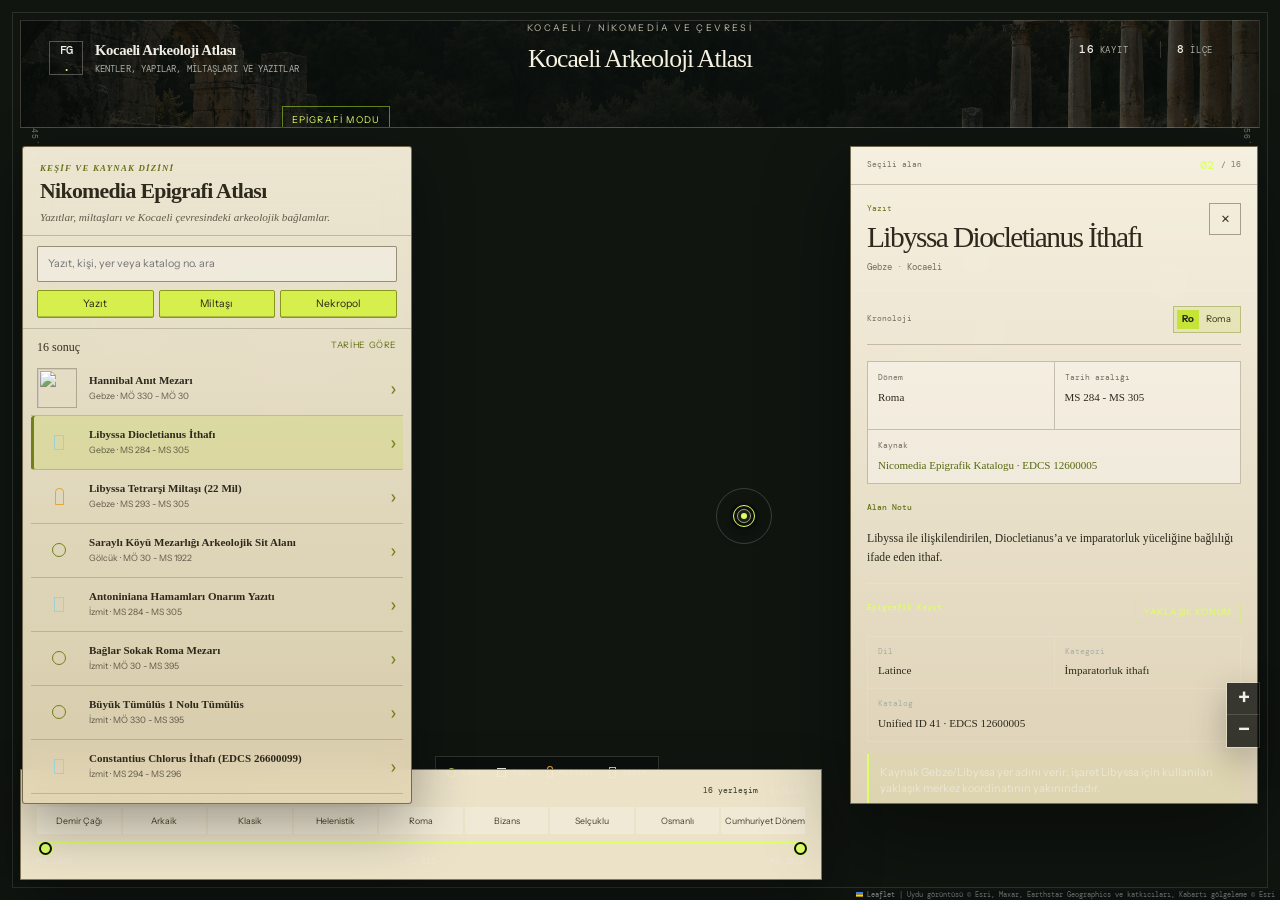
==== commit 1c386213: "Align Kocaeli atlas with visual reference" ====
--- a/kocaeliarkeo/index.html
+++ b/kocaeliarkeo/index.html
@@ -13,8 +13,8 @@
     <meta name="theme-color" content="#0c1110" />
     <link rel="icon" href="/kocaeliarkeo/favicon.svg" type="image/svg+xml" />
     <title>Kocaeli Arkeoloji Atlası</title>
-    <script type="module" crossorigin src="/kocaeliarkeo/assets/index-Obu1-_cL.js"></script>
-    <link rel="stylesheet" crossorigin href="/kocaeliarkeo/assets/index-ClPBUlsF.css">
+    <script type="module" crossorigin src="/kocaeliarkeo/assets/index-CMMCvthw.js"></script>
+    <link rel="stylesheet" crossorigin href="/kocaeliarkeo/assets/index-pR10rq_r.css">
   </head>
   <body>
     <div id="root"></div>
--- a/kocaeliarkeo/assets/index-pR10rq_r.css
+++ b/kocaeliarkeo/assets/index-pR10rq_r.css
@@ -0,0 +1 @@
+.leaflet-pane,.leaflet-tile,.leaflet-marker-icon,.leaflet-marker-shadow,.leaflet-tile-container,.leaflet-pane>svg,.leaflet-pane>canvas,.leaflet-zoom-box,.leaflet-image-layer,.leaflet-layer{position:absolute;top:0;left:0}.leaflet-container{overflow:hidden}.leaflet-tile,.leaflet-marker-icon,.leaflet-marker-shadow{-webkit-user-select:none;user-select:none;-webkit-user-drag:none}.leaflet-tile::selection{background:0 0}.leaflet-safari .leaflet-tile{image-rendering:-webkit-optimize-contrast}.leaflet-safari .leaflet-tile-container{-webkit-transform-origin:0 0;width:1600px;height:1600px}.leaflet-marker-icon,.leaflet-marker-shadow{display:block}.leaflet-container .leaflet-overlay-pane svg{max-width:none!important;max-height:none!important}.leaflet-container .leaflet-marker-pane img,.leaflet-container .leaflet-shadow-pane img,.leaflet-container .leaflet-tile-pane img,.leaflet-container img.leaflet-image-layer,.leaflet-container .leaflet-tile{width:auto;padding:0;max-width:none!important;max-height:none!important}.leaflet-container img.leaflet-tile{mix-blend-mode:plus-lighter}.leaflet-container.leaflet-touch-zoom{-ms-touch-action:pan-x pan-y;touch-action:pan-x pan-y}.leaflet-container.leaflet-touch-drag{-ms-touch-action:pinch-zoom;touch-action:none;touch-action:pinch-zoom}.leaflet-container.leaflet-touch-drag.leaflet-touch-zoom{-ms-touch-action:none;touch-action:none}.leaflet-container{-webkit-tap-highlight-color:transparent}.leaflet-container a{-webkit-tap-highlight-color:#33b5e566}.leaflet-tile{filter:inherit;visibility:hidden}.leaflet-tile-loaded{visibility:inherit}.leaflet-zoom-box{box-sizing:border-box;z-index:800;width:0;height:0}.leaflet-overlay-pane svg{-moz-user-select:none}.leaflet-pane{z-index:400}.leaflet-tile-pane{z-index:200}.leaflet-overlay-pane{z-index:400}.leaflet-shadow-pane{z-index:500}.leaflet-marker-pane{z-index:600}.leaflet-tooltip-pane{z-index:650}.leaflet-popup-pane{z-index:700}.leaflet-map-pane canvas{z-index:100}.leaflet-map-pane svg{z-index:200}.leaflet-vml-shape{width:1px;height:1px}.lvml{behavior:url(#default#VML);display:inline-block;position:absolute}.leaflet-control{z-index:800;pointer-events:visiblePainted;pointer-events:auto;position:relative}.leaflet-top,.leaflet-bottom{z-index:1000;pointer-events:none;position:absolute}.leaflet-top{top:0}.leaflet-right{right:0}.leaflet-bottom{bottom:0}.leaflet-left{left:0}.leaflet-control{float:left;clear:both}.leaflet-right .leaflet-control{float:right}.leaflet-top .leaflet-control{margin-top:10px}.leaflet-bottom .leaflet-control{margin-bottom:10px}.leaflet-left .leaflet-control{margin-left:10px}.leaflet-right .leaflet-control{margin-right:10px}.leaflet-fade-anim .leaflet-popup{opacity:0;transition:opacity .2s linear}.leaflet-fade-anim .leaflet-map-pane .leaflet-popup{opacity:1}.leaflet-zoom-animated{transform-origin:0 0}svg.leaflet-zoom-animated{will-change:transform}.leaflet-zoom-anim .leaflet-zoom-animated{-webkit-transition:-webkit-transform .25s cubic-bezier(0,0,.25,1);-moz-transition:-moz-transform .25s cubic-bezier(0,0,.25,1);transition:transform .25s cubic-bezier(0,0,.25,1)}.leaflet-zoom-anim .leaflet-tile,.leaflet-pan-anim .leaflet-tile{transition:none}.leaflet-zoom-anim .leaflet-zoom-hide{visibility:hidden}.leaflet-interactive{cursor:pointer}.leaflet-grab{cursor:-webkit-grab;cursor:-moz-grab;cursor:grab}.leaflet-crosshair,.leaflet-crosshair .leaflet-interactive{cursor:crosshair}.leaflet-popup-pane,.leaflet-control{cursor:auto}.leaflet-dragging .leaflet-grab,.leaflet-dragging .leaflet-grab .leaflet-interactive,.leaflet-dragging .leaflet-marker-draggable{cursor:move;cursor:-webkit-grabbing;cursor:-moz-grabbing;cursor:grabbing}.leaflet-marker-icon,.leaflet-marker-shadow,.leaflet-image-layer,.leaflet-pane>svg path,.leaflet-tile-container{pointer-events:none}.leaflet-marker-icon.leaflet-interactive,.leaflet-image-layer.leaflet-interactive,.leaflet-pane>svg path.leaflet-interactive,svg.leaflet-image-layer.leaflet-interactive path{pointer-events:visiblePainted;pointer-events:auto}.leaflet-container{outline-offset:1px;background:#ddd}.leaflet-container a{color:#0078a8}.leaflet-zoom-box{background:#ffffff80;border:2px dotted #38f}.leaflet-container{font-family:Helvetica Neue,Arial,Helvetica,sans-serif;font-size:.75rem;line-height:1.5}.leaflet-bar{border-radius:4px;box-shadow:0 1px 5px #000000a6}.leaflet-bar a{text-align:center;color:#000;background-color:#fff;border-bottom:1px solid #ccc;width:26px;height:26px;line-height:26px;text-decoration:none;display:block}.leaflet-bar a,.leaflet-control-layers-toggle{background-position:50%;background-repeat:no-repeat;display:block}.leaflet-bar a:hover,.leaflet-bar a:focus{background-color:#f4f4f4}.leaflet-bar a:first-child{border-top-left-radius:4px;border-top-right-radius:4px}.leaflet-bar a:last-child{border-bottom:none;border-bottom-right-radius:4px;border-bottom-left-radius:4px}.leaflet-bar a.leaflet-disabled{cursor:default;color:#bbb;background-color:#f4f4f4}.leaflet-touch .leaflet-bar a{width:30px;height:30px;line-height:30px}.leaflet-touch .leaflet-bar a:first-child{border-top-left-radius:2px;border-top-right-radius:2px}.leaflet-touch .leaflet-bar a:last-child{border-bottom-right-radius:2px;border-bottom-left-radius:2px}.leaflet-control-zoom-in,.leaflet-control-zoom-out{text-indent:1px;font:700 18px Lucida Console,Monaco,monospace}.leaflet-touch .leaflet-control-zoom-in,.leaflet-touch .leaflet-control-zoom-out{font-size:22px}.leaflet-control-layers{background:#fff;border-radius:5px;box-shadow:0 1px 5px #0006}.leaflet-control-layers-toggle{background-image:url([data-uri]);width:36px;height:36px}.leaflet-retina .leaflet-control-layers-toggle{background-image:url([data-uri]);background-size:26px 26px}.leaflet-touch .leaflet-control-layers-toggle{width:44px;height:44px}.leaflet-control-layers .leaflet-control-layers-list,.leaflet-control-layers-expanded .leaflet-control-layers-toggle{display:none}.leaflet-control-layers-expanded .leaflet-control-layers-list{display:block;position:relative}.leaflet-control-layers-expanded{color:#333;background:#fff;padding:6px 10px 6px 6px}.leaflet-control-layers-scrollbar{padding-right:5px;overflow:hidden scroll}.leaflet-control-layers-selector{margin-top:2px;position:relative;top:1px}.leaflet-control-layers label{font-size:1.08333em;display:block}.leaflet-control-layers-separator{border-top:1px solid #ddd;height:0;margin:5px -10px 5px -6px}.leaflet-default-icon-path{background-image:url([data-uri])}.leaflet-container .leaflet-control-attribution{background:#fffc;margin:0}.leaflet-control-attribution,.leaflet-control-scale-line{color:#333;padding:0 5px;line-height:1.4}.leaflet-control-attribution a{text-decoration:none}.leaflet-control-attribution a:hover,.leaflet-control-attribution a:focus{text-decoration:underline}.leaflet-attribution-flag{width:1em;height:.6669em;vertical-align:baseline!important;display:inline!important}.leaflet-left .leaflet-control-scale{margin-left:5px}.leaflet-bottom .leaflet-control-scale{margin-bottom:5px}.leaflet-control-scale-line{white-space:nowrap;box-sizing:border-box;text-shadow:1px 1px #fff;background:#fffc;border:2px solid #777;border-top:none;padding:2px 5px 1px;line-height:1.1}.leaflet-control-scale-line:not(:first-child){border-top:2px solid #777;border-bottom:none;margin-top:-2px}.leaflet-control-scale-line:not(:first-child):not(:last-child){border-bottom:2px solid #777}.leaflet-touch .leaflet-control-attribution,.leaflet-touch .leaflet-control-layers,.leaflet-touch .leaflet-bar{box-shadow:none}.leaflet-touch .leaflet-control-layers,.leaflet-touch .leaflet-bar{background-clip:padding-box;border:2px solid #0003}.leaflet-popup{text-align:center;margin-bottom:20px;position:absolute}.leaflet-popup-content-wrapper{text-align:left;border-radius:12px;padding:1px}.leaflet-popup-content{min-height:1px;margin:13px 24px 13px 20px;font-size:1.08333em;line-height:1.3}.leaflet-popup-content p{margin:1.3em 0}.leaflet-popup-tip-container{pointer-events:none;width:40px;height:20px;margin-top:-1px;margin-left:-20px;position:absolute;left:50%;overflow:hidden}.leaflet-popup-tip{pointer-events:auto;width:17px;height:17px;margin:-10px auto 0;padding:1px;transform:rotate(45deg)}.leaflet-popup-content-wrapper,.leaflet-popup-tip{color:#333;background:#fff;box-shadow:0 3px 14px #0006}.leaflet-container a.leaflet-popup-close-button{text-align:center;color:#757575;background:0 0;border:none;width:24px;height:24px;font:16px/24px Tahoma,Verdana,sans-serif;text-decoration:none;position:absolute;top:0;right:0}.leaflet-container a.leaflet-popup-close-button:hover,.leaflet-container a.leaflet-popup-close-button:focus{color:#585858}.leaflet-popup-scrolled{overflow:auto}.leaflet-oldie .leaflet-popup-content-wrapper{-ms-zoom:1}.leaflet-oldie .leaflet-popup-tip{-ms-filter:"progid:DXImageTransform.Microsoft.Matrix(M11=0.70710678, M12=0.70710678, M21=-0.70710678, M22=0.70710678)";width:24px;filter:progid:DXImageTransform.Microsoft.Matrix(M11=.707107, M12=.707107, M21=-.707107, M22=.707107);margin:0 auto}.leaflet-oldie .leaflet-control-zoom,.leaflet-oldie .leaflet-control-layers,.leaflet-oldie .leaflet-popup-content-wrapper,.leaflet-oldie .leaflet-popup-tip{border:1px solid #999}.leaflet-div-icon{background:#fff;border:1px solid #666}.leaflet-tooltip{color:#222;white-space:nowrap;-webkit-user-select:none;user-select:none;pointer-events:none;background-color:#fff;border:1px solid #fff;border-radius:3px;padding:6px;position:absolute;box-shadow:0 1px 3px #0006}.leaflet-tooltip.leaflet-interactive{cursor:pointer;pointer-events:auto}.leaflet-tooltip-top:before,.leaflet-tooltip-bottom:before,.leaflet-tooltip-left:before,.leaflet-tooltip-right:before{pointer-events:none;content:"";background:0 0;border:6px solid #0000;position:absolute}.leaflet-tooltip-bottom{margin-top:6px}.leaflet-tooltip-top{margin-top:-6px}.leaflet-tooltip-bottom:before,.leaflet-tooltip-top:before{margin-left:-6px;left:50%}.leaflet-tooltip-top:before{border-top-color:#fff;margin-bottom:-12px;bottom:0}.leaflet-tooltip-bottom:before{border-bottom-color:#fff;margin-top:-12px;margin-left:-6px;top:0}.leaflet-tooltip-left{margin-left:-6px}.leaflet-tooltip-right{margin-left:6px}.leaflet-tooltip-left:before,.leaflet-tooltip-right:before{margin-top:-6px;top:50%}.leaflet-tooltip-left:before{border-left-color:#fff;margin-right:-12px;right:0}.leaflet-tooltip-right:before{border-right-color:#fff;margin-left:-12px;left:0}@media print{.leaflet-control{-webkit-print-color-adjust:exact;print-color-adjust:exact}}:root{--lightningcss-light:initial;--lightningcss-dark: ;color-scheme:light;color:#1f2220;font-synthesis:none;text-rendering:optimizelegibility;-webkit-font-smoothing:antialiased;-moz-osx-font-smoothing:grayscale;--surface:#fffcf7c7;--surface-strong:#fffcf7f0;--surface-muted:#f6f0e6d1;--border:#60584526;--border-strong:#4f4a3e40;--text-main:#1f2220;--text-soft:#5c615d;--text-faint:#767a73;--accent:#3e5f55;--accent-soft:#8aa294;--shadow:0 18px 48px #584e3c1f;--radius-lg:28px;--radius-md:20px;--radius-sm:14px;background:radial-gradient(circle at 0 0,#dacdaf6b,#0000 28%),radial-gradient(circle at 100% 0,#95ad9d40,#0000 25%),linear-gradient(#f6f2ea 0%,#ede7dd 100%);font-family:Avenir Next,Segoe UI,sans-serif;font-weight:400;line-height:1.5}*{box-sizing:border-box}html,body,#root{min-height:100%;margin:0}body{min-height:100vh;overflow-x:hidden}a{color:inherit}button,input,select,textarea{font:inherit}button{cursor:pointer}.app-shell{min-height:100vh;padding:24px}.topbar{border:1px solid var(--border);border-radius:var(--radius-lg);-webkit-backdrop-filter:blur(12px);backdrop-filter:blur(12px);box-shadow:var(--shadow);background:linear-gradient(135deg,#fffbf4e0,#f6efe3b8);justify-content:space-between;align-items:flex-start;gap:24px;padding:20px 24px;display:flex}.brand-block{flex-direction:column;gap:8px;max-width:760px;display:flex}.brand-block h1,.hero-card h2,.section-head h3,.form-header h3,.detail-card h4{letter-spacing:-.02em;margin:0;font-family:Iowan Old Style,Palatino Linotype,Book Antiqua,serif;font-weight:700}.brand-copy,.hero-copy,.site-row p,.detail-summary{color:var(--text-soft);margin:0}.eyebrow{letter-spacing:.14em;text-transform:uppercase;color:var(--accent);margin:0 0 4px;font-size:.78rem}.topnav{flex-wrap:wrap;gap:10px;display:flex}.nav-link{color:var(--text-soft);border:1px solid #0000;border-radius:999px;padding:12px 18px;text-decoration:none;transition:all .18s}.nav-link:hover{border-color:var(--border);color:var(--text-main);background:#fff6}.nav-link-active{color:var(--text-main);background:#3e5f5524;border-color:#3e5f5538}.page-shell{padding-top:24px}.map-experience{background:#081216;width:100vw;height:100vh;position:relative;overflow:hidden}.fullscreen-map-surface{position:absolute;inset:0}.map-root-fullscreen{height:100vh;min-height:100vh}.map-overlay-shell{z-index:500;pointer-events:none;position:absolute;inset:0}.map-brand-chip,.map-filter-dock,.site-detail-panel,.chronology-dock,.map-empty-state{pointer-events:auto}.map-brand-chip{-webkit-backdrop-filter:blur(16px);backdrop-filter:blur(16px);color:#f7f3eaf2;background:#0a12159e;border:1px solid #efe7da24;border-radius:22px;align-items:center;gap:14px;padding:14px 16px;display:inline-flex;position:absolute;top:24px;left:24px;box-shadow:0 18px 48px #050c103d}.map-brand-chip strong{font-family:Iowan Old Style,Palatino Linotype,serif;font-size:1rem;display:block}.map-brand-kicker{letter-spacing:.14em;text-transform:uppercase;color:#e8dfcdad;margin:0 0 2px;font-size:.72rem}.map-filter-dock{-webkit-backdrop-filter:blur(16px);backdrop-filter:blur(16px);background:#0a12158a;border:1px solid #efe7da24;border-radius:24px;grid-template-columns:repeat(2,minmax(176px,.9fr)) auto;align-items:end;gap:10px;width:min(540px,100vw - 470px);padding:12px;display:grid;position:absolute;top:24px;left:50%;transform:translate(-50%);box-shadow:0 18px 48px #050c103d}.map-filter-field{flex-direction:column;gap:6px;min-width:0;display:flex}.map-filter-field span{letter-spacing:.12em;text-transform:uppercase;color:#e8dfcdad;padding-left:2px;font-size:.72rem}.map-filter-dock input,.map-filter-dock select{color:#f7f3eaf2;box-shadow:none;background:#fffcf714;border:1px solid #efe7da1f}.map-filter-dock input::placeholder{color:#e8dfcd7a}.map-filter-reset{color:#f7f3eaf0;background:#fffcf714;border:1px solid #efe7da24;border-radius:16px;min-height:46px;padding:0 16px;transition:all .18s}.map-filter-reset:hover{background:#fffcf724}.site-detail-panel{-webkit-backdrop-filter:blur(18px);backdrop-filter:blur(18px);background:#fbf7efe6;border:1px solid #efe7da24;border-radius:30px;width:min(392px,100vw - 48px);max-height:calc(100vh - 180px);position:absolute;top:24px;right:24px;overflow:auto;box-shadow:0 28px 70px #050c1047}.site-detail-close{z-index:2;min-height:34px;color:var(--text-soft);background:#fffcf7c7;border:1px solid #383a361f;border-radius:999px;padding:0 12px;position:absolute;top:16px;right:16px}.site-detail-media{background:linear-gradient(135deg,#657b752e,#394e5938);position:relative;overflow:hidden}.site-detail-media-gallery{padding:16px 16px 0}.site-detail-body{flex-direction:column;gap:18px;padding:22px 22px 24px;display:flex}.site-detail-head h2,.site-detail-summary h3{letter-spacing:-.02em;margin:0;font-family:Iowan Old Style,Palatino Linotype,serif}.site-detail-head h2{font-size:1.9rem;line-height:1.02}.site-detail-head{justify-content:space-between;align-items:flex-start;gap:12px;display:flex}.site-detail-kicker{letter-spacing:.14em;text-transform:uppercase;color:var(--accent);margin:0 0 6px;font-size:.76rem}.site-detail-grid{grid-template-columns:repeat(2,minmax(0,1fr));gap:12px;margin:0;display:grid}.site-detail-grid div{background:#ffffff94;border:1px solid #60584514;border-radius:18px;padding:12px 14px}.site-detail-grid dt{letter-spacing:.1em;text-transform:uppercase;color:var(--text-faint);margin-bottom:6px;font-size:.72rem}.site-detail-grid dd{color:var(--text-main);margin:0}.site-detail-grid a{color:var(--accent);text-decoration:none}.site-detail-summary{flex-direction:column;gap:8px;display:flex}.site-detail-summary p{color:var(--text-soft);margin:0}.site-detail-literature{flex-direction:column;gap:10px;display:flex}.site-detail-literature h3{margin:0;font-family:Iowan Old Style,Palatino Linotype,serif}.site-detail-literature-list{flex-direction:column;gap:10px;display:flex}.site-detail-literature-item{background:#ffffff9e;border:1px solid #60584514;border-radius:18px;flex-direction:column;gap:6px;padding:14px 16px;display:flex}.site-detail-literature-head{justify-content:space-between;align-items:flex-start;gap:12px;display:flex}.site-detail-literature-head strong{font-size:.96rem;line-height:1.35}.site-detail-literature-head span,.site-detail-literature-item p{color:var(--text-soft)}.site-detail-literature-item p{margin:0;font-size:.88rem}.site-detail-literature-item a{color:var(--accent);font-size:.88rem;text-decoration:none}.site-photo-gallery{flex-direction:column;gap:10px;display:flex}.site-photo-gallery-main-shell{background:linear-gradient(135deg,#596f6a3d,#394e5947);border-radius:24px;position:relative;overflow:hidden}.site-photo-gallery-main{width:100%;color:inherit;text-align:left;background:0 0;border:none;padding:0;display:block;position:relative}.site-photo-gallery-main:disabled{opacity:1;cursor:default}.site-photo-gallery-main img,.site-photo-gallery-empty{aspect-ratio:1.26;width:100%}.site-photo-gallery-main img{object-fit:cover;display:block}.site-photo-gallery-empty{color:#fffcf7d1;background:linear-gradient(135deg,#476059e6,#273a43e0);justify-content:center;align-items:center;display:flex}.site-photo-gallery-zoom{color:#f7f3eae6;-webkit-backdrop-filter:blur(10px);backdrop-filter:blur(10px);background:#08101470;border:1px solid #f5efe624;border-radius:999px;align-items:center;min-height:30px;padding:0 10px;font-size:.74rem;display:inline-flex;position:absolute;bottom:14px;right:14px}.site-photo-gallery-strip{grid-template-columns:repeat(auto-fit,minmax(54px,1fr));gap:8px;display:grid}.site-photo-gallery-thumb{background:#ffffff61;border:1px solid #60584514;border-radius:16px;padding:0;transition:all .18s;overflow:hidden}.site-photo-gallery-thumb img{aspect-ratio:1;object-fit:cover;width:100%;display:block}.site-photo-gallery-thumb.is-active{border-color:#3e5f553d;box-shadow:0 10px 22px #0c121424}.site-photo-gallery-caption{flex-direction:column;gap:6px;padding:0 2px 2px;display:flex}.site-photo-gallery-caption strong{font-family:Iowan Old Style,Palatino Linotype,serif;font-size:1rem;font-weight:600}.site-photo-gallery-caption p{color:var(--text-soft);margin:0;font-size:.92rem;line-height:1.45}.site-photo-gallery-meta{color:var(--text-faint);flex-wrap:wrap;gap:10px;font-size:.76rem;display:flex}.site-photo-gallery-meta a{color:var(--accent);text-decoration:none}.site-lightbox{z-index:980;-webkit-backdrop-filter:blur(18px);backdrop-filter:blur(18px);background:#050c10b8;place-items:center;padding:24px;display:grid;position:fixed;inset:0}.site-lightbox-card{background:#fbf7eff0;border:1px solid #efe7da1f;border-radius:28px;width:min(980px,100%);max-height:calc(100vh - 48px);position:relative;overflow:auto;box-shadow:0 28px 90px #0000004d}.site-lightbox-card img{object-fit:contain;background:#0e191e1f;width:100%;max-height:75vh;display:block}.site-lightbox-close{z-index:2;min-height:34px;color:var(--text-soft);background:#fffcf7e6;border:1px solid #383a361f;border-radius:999px;padding:0 12px;position:absolute;top:14px;right:14px}.site-lightbox-caption{padding:16px 18px 18px}.site-lightbox-caption strong{font-family:Iowan Old Style,Palatino Linotype,serif}.site-lightbox-caption p{color:var(--text-soft);margin:6px 0 0}.chronology-dock{justify-content:center;display:flex;position:absolute;bottom:24px;left:24px;right:24px}.chronology-floating{color:#f7f3eaf0;-webkit-backdrop-filter:blur(22px)saturate(118%);background:linear-gradient(#ffffff0f,#ffffff04),#09111447;border:1px solid #f3ece01a;border-radius:26px;width:min(780px,100vw - 56px);padding:13px 16px 12px;position:relative;overflow:hidden;box-shadow:inset 0 1px #ffffff14,0 18px 42px #050c102e}.chronology-floating:before{content:"";border-radius:inherit;pointer-events:none;background:linear-gradient(#ffffff0b,#0000 48%);position:absolute;inset:1px}.chronology-floating-head{flex-wrap:wrap;align-items:center;gap:8px;margin-bottom:10px;display:flex}.chronology-floating-label,.chronology-floating-period,.chronology-floating-range,.chronology-floating-count,.chronology-floating-reset{border-radius:999px;align-items:center;min-height:30px;padding:0 11px;display:inline-flex}.chronology-floating-label{color:#e8dfcdbd;letter-spacing:.12em;text-transform:uppercase;background:#ffffff08;border:1px solid #efe7da1a;font-size:.69rem}.chronology-floating-period{color:#faf4ecf0;background:#c4a27f14;border:1px solid #e0ccb11f}.chronology-floating-range,.chronology-floating-count{color:#f7f3eae6;background:#fffcf70e;border:1px solid #efe7da0f}.chronology-floating-reset{color:#f7f3eadb;background:#fffcf70d;border:1px solid #efe7da1a;margin-left:auto;transition:all .18s}.chronology-floating-reset:hover:not(:disabled){color:#f7f3eaf5;background:#fffcf717}.chronology-floating-reset:disabled{opacity:.34;cursor:not-allowed}.chronology-floating-track-shell{flex-direction:column;gap:9px;display:flex}.chronology-period-pills{flex-wrap:wrap;gap:8px;margin-bottom:12px;display:flex}.chronology-period-pill{color:#eee7dbc7;letter-spacing:.01em;background:#fffcf709;border:1px solid #efe7da14;border-radius:999px;min-height:30px;padding:0 12px;font-size:.76rem;transition:all .18s}.chronology-period-pill:hover{color:#f7f3eaeb;background:#fffcf714}.chronology-period-pill-active{color:#faf5edfa;background:#c4a27f24;border-color:#e0ccb138;box-shadow:inset 0 1px #ffffff0d}.chronology-floating-note{color:#e8dfcdb3;margin:10px 0 0;font-size:.79rem}.chronology-floating-mobile{border-radius:24px;width:min(100%,420px);padding:10px 12px;transition:padding .18s,transform .18s,box-shadow .18s,background .18s}.chronology-floating-mobile-head{justify-content:space-between;align-items:center;gap:10px;display:flex}.chronology-floating-mobile-copy{flex-direction:column;gap:3px;min-width:0;display:flex}.chronology-floating-mobile-period{color:#faf4ecf5;font-family:Iowan Old Style,Palatino Linotype,serif;font-size:1rem;line-height:1.05}.chronology-floating-mobile-range{color:#e8dfcdb8;font-size:.73rem}.chronology-floating-mobile-actions{flex-shrink:0;align-items:center;gap:8px;display:flex}.chronology-floating-toggle,.chronology-floating-reset-mobile{border-radius:999px;min-height:34px;padding:0 12px;font-size:.74rem}.chronology-floating-toggle{color:#f7f3eaeb;background:#fffcf714;border:1px solid #efe7da1f}.chronology-floating-reset-mobile{margin-left:0}.chronology-floating-mobile-meta{justify-content:space-between;align-items:center;gap:8px;margin-top:8px;display:flex}.chronology-floating-note-chip{color:#e8dfcdc2;background:#fffcf70a;border:1px solid #efe7da14;border-radius:999px;align-items:center;min-height:26px;padding:0 10px;font-size:.69rem;display:inline-flex}.chronology-floating-mobile-body{border-top:1px solid #efe7da14;margin-top:10px;padding-top:10px}.chronology-period-pills-mobile{scrollbar-width:none;flex-wrap:nowrap;gap:6px;margin-bottom:10px;padding-bottom:2px;overflow-x:auto}.chronology-period-pills-mobile::-webkit-scrollbar{display:none}.chronology-period-pills-mobile .chronology-period-pill{white-space:nowrap;flex:none;min-height:28px;padding:0 11px;font-size:.7rem}.chronology-floating-track-shell-mobile{gap:7px}.chronology-scale-mobile{font-size:.68rem}.chronology-floating.is-collapsed{padding-top:9px;padding-bottom:9px;box-shadow:inset 0 1px #ffffff14,0 12px 28px #050c1024}.chronology-floating.is-expanded{transform:translateY(-2px)}.map-empty-state{color:#f7f3eaf2;-webkit-backdrop-filter:blur(16px);backdrop-filter:blur(16px);background:#0a1215a3;border:1px solid #efe7da24;border-radius:18px;padding:12px 16px;position:absolute;top:96px;left:50%;transform:translate(-50%)}.admin-login-page{place-items:center;min-height:100vh;padding:24px;display:grid}.admin-login-card{border:1px solid var(--border);width:min(480px,100%);box-shadow:var(--shadow);-webkit-backdrop-filter:blur(14px);backdrop-filter:blur(14px);background:#fffcf7d1;border-radius:30px;padding:28px}.admin-login-head{flex-direction:column;gap:8px;margin-bottom:22px;display:flex}.admin-login-head h1{margin:0;font-family:Iowan Old Style,Palatino Linotype,serif}.admin-login-copy{color:var(--text-soft);margin:0}.admin-login-form{flex-direction:column;gap:16px;display:flex}.admin-login-error{color:#7a3434;background:#b3484814;border:1px solid #b348482e;border-radius:18px;padding:12px 14px}.admin-login-actions{flex-wrap:wrap;gap:12px;display:flex}.content-stack{flex-direction:column;gap:20px;display:flex}.public-page{gap:18px}.hero-card,.filter-card,.sidebar-card,.map-card,.admin-list-column,.admin-form-column{border:1px solid var(--border);border-radius:var(--radius-lg);background:var(--surface);box-shadow:var(--shadow);-webkit-backdrop-filter:blur(12px);backdrop-filter:blur(12px)}.hero-card{grid-template-columns:minmax(0,1.4fr) minmax(280px,.8fr);gap:24px;padding:26px;display:grid}.public-hero{background:linear-gradient(135deg,#fbf8f2eb,#efe9dfd6)}.stat-grid{grid-template-columns:repeat(auto-fit,minmax(132px,1fr));gap:12px;display:grid}.stat-card{border:1px solid var(--border);border-radius:var(--radius-md);background:#ffffff73;flex-direction:column;gap:2px;padding:18px;display:flex}.stat-card strong{font-family:Iowan Old Style,Palatino Linotype,serif;font-size:1.85rem}.stat-card span,.site-row-meta,.muted-chip,.popup-card span,.detail-card p,.detail-grid dd,.detail-grid dt{color:var(--text-soft)}.filter-card{align-items:end;gap:14px;padding:18px;display:flex}.filter-card-stack{flex-direction:column;align-items:stretch}.public-controls-card{border:1px solid var(--border);border-radius:var(--radius-lg);box-shadow:var(--shadow);-webkit-backdrop-filter:blur(12px);backdrop-filter:blur(12px);background:#fffcf7c7;flex-direction:column;gap:16px;padding:18px;display:flex}.public-filters-grid{grid-template-columns:minmax(0,1.35fr) repeat(2,minmax(180px,.5fr)) auto;align-items:end;gap:14px;display:grid}.chronology-card{background:linear-gradient(#f8f4ece0,#f1eadfbd);border:1px solid #6058451f;border-radius:24px;flex-direction:column;gap:16px;padding:18px 18px 16px;display:flex}.chronology-head,.chronology-foot{justify-content:space-between;align-items:flex-start;gap:16px;display:flex}.chronology-head h3{margin:0;font-family:Iowan Old Style,Palatino Linotype,serif;font-size:1.12rem}.chronology-summary{flex-wrap:wrap;justify-content:flex-end;gap:8px;display:flex}.chronology-range-chip,.chronology-result-chip{background:#ffffff9e;border:1px solid #6058451f;border-radius:999px;align-items:center;min-height:34px;padding:0 12px;display:inline-flex}.chronology-range-chip{color:var(--text-main)}.chronology-result-chip{color:var(--accent)}.chronology-track-shell{flex-direction:column;gap:10px;display:flex}.chronology-track{background:linear-gradient(90deg,#e5dac61f,#8da39724);border-radius:999px;height:8px;position:relative;overflow:hidden;box-shadow:inset 0 0 0 1px #ffffff0a}.chronology-track-active{background:linear-gradient(90deg,#b17b60e0,#548175e0);border-radius:999px;position:absolute;top:0;bottom:0;box-shadow:inset 0 1px #ffffff2e,0 0 18px #5481752e}.chronology-sliders{min-height:22px;position:relative}.chronology-slider{appearance:none;pointer-events:none;background:0 0;border:none;padding:0;position:absolute;inset:0}.chronology-slider::-webkit-slider-thumb{appearance:none;pointer-events:auto;background:linear-gradient(#f7f2e9fa,#dae7e0eb);border:1.5px solid #fffaf4eb;border-radius:50%;width:15px;height:15px;box-shadow:0 5px 14px #0710143d,0 0 0 4px #ffffff0a}.chronology-slider::-moz-range-thumb{pointer-events:auto;background:linear-gradient(#f7f2e9fa,#dae7e0eb);border:1.5px solid #fffaf4eb;border-radius:50%;width:15px;height:15px;box-shadow:0 5px 14px #0710143d,0 0 0 4px #ffffff0a}.chronology-slider::-webkit-slider-runnable-track{background:0 0;height:8px}.chronology-slider::-moz-range-track{background:0 0;height:8px}.chronology-scale{color:#e8dfcd9e;grid-template-columns:repeat(3,minmax(0,1fr));gap:12px;font-size:.74rem;display:grid}.chronology-scale span:nth-child(2){text-align:center}.chronology-scale span:last-child{text-align:right}.chronology-note{color:var(--text-soft);margin:0;font-size:.88rem}.chronology-reset{min-height:38px;padding:0 14px}.field-block{flex-direction:column;gap:8px;min-width:0;display:flex}.field-inline{gap:12px}.field-grow{flex:1}.field-span-2{grid-column:span 2}.field-block span{color:var(--text-soft);font-size:.86rem}input,select,textarea{border:1px solid var(--border);width:100%;color:var(--text-main);background:#ffffffad;border-radius:16px;padding:13px 14px;transition:border-color .16s,box-shadow .16s}input:focus,select:focus,textarea:focus{border-color:#3e5f5580;outline:none;box-shadow:0 0 0 4px #3e5f551f}textarea{resize:vertical}.primary-button,.ghost-button,.danger-button{border:1px solid var(--border);border-radius:999px;justify-content:center;align-items:center;gap:8px;min-height:46px;padding:0 18px;transition:all .18s;display:inline-flex}.primary-button{color:#f8faf7;background:linear-gradient(135deg,#406056,#2f443d);border-color:#2f443d4d}.primary-button:hover{transform:translateY(-1px);box-shadow:0 16px 28px #2f443d33}.ghost-button{color:var(--text-main);background:#ffffff8a}.ghost-button:hover{border-color:var(--border-strong);background:#ffffffd9}.danger-button{color:#7a2f2f;background:#b3484814;border-color:#b3484833}.danger-button:hover{background:#b3484824}.primary-button:disabled,.ghost-button:disabled,.danger-button:disabled{cursor:not-allowed;opacity:.45}.public-shell{grid-template-columns:minmax(0,1fr) minmax(320px,420px);gap:20px;min-height:calc(100vh - 280px);display:grid}.sidebar-card{flex-direction:column;gap:18px;min-height:100%;padding:18px;display:flex}.sidebar-section{flex-direction:column;gap:14px;min-height:0;display:flex}.sidebar-list{flex:1}.section-head{justify-content:space-between;align-items:center;gap:16px;display:flex}.detail-card,.empty-card,.notice-card,.photo-preview-card{border:1px solid var(--border);background:#ffffff85;border-radius:22px;padding:18px}.public-sidebar{background:linear-gradient(#fffcf7e0,#f3ece2cc)}.detail-header{justify-content:space-between;align-items:flex-start;gap:16px;margin-bottom:16px;display:flex}.detail-title-block{flex-direction:column;gap:4px;display:flex}.detail-grid{grid-template-columns:repeat(2,minmax(0,1fr));gap:14px;margin:0;display:grid}.detail-grid-atlas{margin-bottom:12px}.detail-grid dt{text-transform:uppercase;letter-spacing:.08em;margin-bottom:6px;font-size:.8rem}.detail-grid dd{margin:0}.detail-photo{object-fit:cover;background:#e6e0d4b3;border-radius:20px;width:100%;max-height:260px;margin-top:16px;display:block}.photo-placeholder{text-align:center;color:var(--text-faint);background:#f7f1e8b3;border:1px dashed #60584547;border-radius:20px;margin-top:16px;padding:28px 18px}.source-link{color:var(--accent);margin-top:16px;text-decoration:none;display:inline-flex}.gallery-preview-card{flex-direction:column;gap:12px;display:flex}.gallery-preview-card .site-photo-gallery-main{cursor:default}.gallery-editor{flex-direction:column;gap:16px;display:flex}.gallery-editor-head{justify-content:space-between;align-items:flex-start;gap:16px;display:flex}.gallery-editor-head h4{margin:4px 0 0;font-family:Iowan Old Style,Palatino Linotype,serif;font-size:1.18rem}.gallery-editor-actions{align-items:center;gap:10px;display:flex}.gallery-editor-file-input{display:none}.gallery-editor-add-card,.gallery-editor-item,.gallery-editor-recovery-card{background:#ffffff85;border:1px solid #60584514;border-radius:22px}.gallery-editor-add-card{padding:18px}.gallery-editor-add-grid,.gallery-editor-item-grid{grid-template-columns:repeat(2,minmax(0,1fr));gap:14px;display:grid}.gallery-editor-add-actions{flex-wrap:wrap;align-items:center;gap:12px;margin-top:14px;display:flex}.gallery-editor-error{color:#7a3434;font-size:.84rem}.gallery-editor-list{flex-direction:column;gap:14px;display:flex}.gallery-editor-head-compact h4{font-size:1rem}.gallery-editor-recovery-card{padding:18px}.gallery-editor-recovery-list{flex-direction:column;gap:12px;display:flex}.gallery-editor-recovery-item{background:#fffcf794;border:1px solid #60584514;border-radius:18px;grid-template-columns:92px minmax(0,1fr) auto;align-items:center;gap:14px;padding:12px;display:grid}.gallery-editor-recovery-item img{aspect-ratio:1;object-fit:cover;border-radius:14px;width:100%;display:block}.gallery-editor-recovery-body{flex-direction:column;gap:4px;min-width:0;display:flex}.gallery-editor-recovery-body strong,.gallery-editor-recovery-body span{text-overflow:ellipsis;white-space:nowrap;overflow:hidden}.gallery-editor-recovery-body span{color:var(--text-soft);font-size:.84rem}.gallery-editor-item{grid-template-columns:168px minmax(0,1fr);gap:18px;padding:18px;display:grid}.gallery-editor-item-preview{background:#e7e0d5d1;border-radius:18px;position:relative;overflow:hidden}.gallery-editor-item-preview img{aspect-ratio:1;object-fit:cover;width:100%;display:block}.gallery-editor-cover-chip{min-height:28px;color:var(--text-main);background:#fffcf7e6;border:1px solid #6058451a;border-radius:999px;align-items:center;padding:0 10px;font-size:.74rem;display:inline-flex;position:absolute;bottom:10px;left:10px}.gallery-editor-item-body{flex-direction:column;gap:14px;min-width:0;display:flex}.gallery-editor-item-actions{flex-wrap:wrap;gap:10px;display:flex}.detail-meta-list{grid-template-columns:repeat(3,minmax(0,1fr));gap:12px;margin-top:16px;display:grid}.detail-meta-item{background:#ffffff94;border:1px solid #6058451a;border-radius:18px;flex-direction:column;gap:4px;padding:12px 14px;display:flex}.detail-meta-item span{text-transform:uppercase;letter-spacing:.08em;color:var(--text-faint);font-size:.78rem}.detail-meta-item strong{color:var(--text-main);font-size:.94rem}.result-list{flex-direction:column;gap:12px;min-height:0;padding-right:4px;display:flex;overflow-y:auto}.site-row,.admin-row{text-align:left;border:1px solid var(--border);background:#ffffff7a;border-radius:22px;width:100%;padding:16px;transition:all .18s}.site-row:hover,.admin-row:hover{border-color:var(--border-strong);background:#ffffffb8;transform:translateY(-1px)}.site-row-active,.admin-row-active{background:#e2ebe6e6;border-color:#3e5f5561}.site-row-head,.admin-row-head,.admin-row-foot{justify-content:space-between;align-items:center;gap:12px;display:flex}.admin-row-foot{align-items:flex-start}.site-row p{-webkit-line-clamp:3;-webkit-box-orient:vertical;margin:10px 0 0;display:-webkit-box;overflow:hidden}.period-badge{background:color-mix(in srgb, var(--period-accent) 50%, white);color:#2a2d2b;white-space:nowrap;border-radius:999px;align-items:center;gap:10px;min-height:36px;padding:6px 10px 6px 6px;font-size:.9rem;display:inline-flex}.period-badge-compact{gap:8px;font-size:.82rem}.period-chip{background:var(--period-fill);min-width:28px;height:28px;color:var(--period-text);letter-spacing:.02em;border-radius:999px;justify-content:center;align-items:center;padding:0 8px;font-weight:700;display:inline-flex}.map-card{min-height:100%;position:relative;overflow:hidden}.map-card-atlas{background:#0d1618;border-color:#2835363d}.map-card-atlas:before{content:"";pointer-events:none;z-index:360;background:linear-gradient(#060e1214,#060e1238),radial-gradient(circle,#0000 54%,#060e123d 100%);position:absolute;inset:0}.map-root{height:100%;min-height:600px}.map-card-atlas .map-root{min-height:720px}.map-hud{z-index:450;border:1px solid var(--border);background:#f9f4ebeb;border-radius:999px;align-items:center;gap:8px;padding:10px 14px;display:flex;position:absolute;top:18px;left:18px;box-shadow:0 14px 30px #121e213d}.map-hud-count{align-items:center;gap:8px;display:flex}.map-hud-style{min-height:28px;color:var(--accent);background:#3e5f551f;border:1px solid #3e5f5524;border-radius:999px;align-items:center;padding:0 10px;font-size:.8rem;display:inline-flex}.map-style-card{z-index:450;border:1px solid var(--border);-webkit-backdrop-filter:blur(12px);backdrop-filter:blur(12px);background:#fffcf7ed;border-radius:22px;flex-direction:column;gap:12px;width:min(270px,100% - 36px);padding:14px;display:flex;position:absolute;top:18px;right:18px;box-shadow:0 18px 34px #584e3c2e}.map-style-head{flex-direction:column;gap:3px;display:flex}.map-style-head strong{font-size:.92rem}.map-style-head span{color:var(--text-soft);font-size:.82rem}.map-style-toggle{grid-template-columns:repeat(2,minmax(0,1fr));gap:8px;display:grid}.map-style-note{color:var(--text-soft);background:#3e5f5512;border-radius:16px;padding:10px 12px;font-size:.8rem;line-height:1.45}.map-style-button{border:1px solid var(--border);min-height:40px;color:var(--text-soft);background:#ffffffb3;border-radius:999px;padding:0 14px;transition:all .18s}.map-style-button:hover{border-color:var(--border-strong);color:var(--text-main)}.map-style-button-active{color:var(--text-main);background:linear-gradient(135deg,#3e5f5529,#87a39724);border-color:#3e5f553d;box-shadow:inset 0 0 0 1px #3e5f550f}.map-empty{z-index:450;border:1px solid var(--border);background:#fffcf7eb;border-radius:18px;max-width:260px;padding:14px 16px;position:absolute;bottom:18px;right:18px}.map-caption{z-index:450;color:#f6f1e7f0;-webkit-backdrop-filter:blur(12px);backdrop-filter:blur(12px);background:#0a13179e;border:1px solid #ede4d12e;border-radius:18px;flex-direction:column;gap:4px;max-width:320px;padding:14px 16px;display:flex;position:absolute;bottom:18px;left:18px}.map-caption strong{font-size:.92rem}.map-caption span{color:#f0ebe0c7;font-size:.82rem;line-height:1.45}.popup-card{flex-direction:column;gap:4px;min-width:180px;display:flex}.popup-card-atlas strong{font-size:.98rem}.site-marker-frame{background:0 0;border:none}.site-marker{background:radial-gradient(circle at 30% 30%, color-mix(in srgb, var(--marker-fill) 75%, white), var(--marker-fill));border:2px solid #fffbf5eb;border-radius:50%;width:34px;height:34px;position:relative;transform:none;box-shadow:0 0 0 6px #fffbf514,0 10px 24px #050e124d}.site-marker span{color:var(--marker-text);justify-content:center;align-items:center;font-size:.72rem;font-weight:700;display:flex;position:absolute;inset:0;transform:none}.site-marker:after{content:"";border:1px solid #ffffff2e;border-radius:50%;position:absolute;inset:-6px}.site-marker.is-active{transform:scale(1.08);box-shadow:0 0 0 8px #fffbf51f,0 16px 32px #07101457}.leaflet-tooltip.settlement-label{color:#f7f3eaf5;letter-spacing:.01em;white-space:nowrap;background:#08101485;border:1px solid #f8f4eb1f;border-radius:999px;padding:7px 11px;font-family:Iowan Old Style,Palatino Linotype,serif;font-size:.84rem;box-shadow:0 12px 28px #060e122e}.leaflet-tooltip-top.settlement-label:before{border-top-color:#0b14178f}.leaflet-tooltip.settlement-label-active{color:#202423;background:#f6f0e4f0}.leaflet-tooltip-top.settlement-label-active:before{border-top-color:#f6f0e4f0}.admin-page .admin-shell{grid-template-columns:minmax(320px,380px) minmax(0,1fr);gap:20px;min-height:calc(100vh - 320px);display:grid}.admin-list-column,.admin-form-column{flex-direction:column;min-height:0;display:flex}.admin-list-column{gap:16px;padding:18px}.admin-form-column{gap:18px;padding:22px;overflow-y:auto}.admin-toolbar{flex-wrap:wrap;gap:12px;display:flex}.admin-list{flex-direction:column;gap:12px;min-height:0;padding-right:4px;display:flex;overflow-y:auto}.status-pill{border:1px solid #0000;border-radius:999px;align-items:center;min-height:28px;padding:0 10px;font-size:.78rem;display:inline-flex}.status-yayinda{color:#355f47;background:#55a06e1f;border-color:#55a06e2e}.status-gizli{color:#775a21;background:#b592431f;border-color:#b592432e}.status-silindi{color:#7a3434;background:#b348481a;border-color:#b3484826}.review-pill-group,.review-summary-grid{flex-wrap:wrap;gap:8px;display:flex}.review-pill-group{justify-content:flex-end}.review-pill,.review-state{color:#775a21;background:#b592431f;border:1px solid #b5924338;border-radius:999px;align-items:center;min-height:28px;padding:0 10px;font-size:.78rem;display:inline-flex}.review-pill-strong{color:#325c72;background:#4d819c1f;border-color:#4d819c38}.review-summary-card{background:#fff9eee0;border:1px solid #b592432e;border-radius:22px;padding:16px 18px}.review-state-ok{color:#355f47;background:#55a06e1f;border-color:#55a06e2e}.chronology-admin-card{background:#f3f8fad1;border:1px solid #4d819c24;border-radius:20px;gap:12px;padding:14px 16px}.chronology-admin-head{justify-content:space-between;align-items:flex-start;gap:12px;display:flex}.chronology-admin-head span{color:var(--text-soft);font-size:.78rem;display:block}.chronology-admin-head strong{color:var(--text-main);margin-top:4px;display:block}.form-header{justify-content:space-between;align-items:flex-start;gap:14px;display:flex}.muted-chip{border:1px solid var(--border);background:#ffffff8a;border-radius:999px;align-items:center;min-height:34px;padding:0 12px;display:inline-flex}.notice-card{color:var(--accent);background:#e2ebe6e6;border-color:#3e5f552e}.form-grid{grid-template-columns:repeat(2,minmax(0,1fr));gap:16px;display:grid}.double-field{grid-template-columns:repeat(2,minmax(0,1fr));gap:12px;display:grid}.form-actions{flex-wrap:wrap;gap:12px;display:flex}.literature-editor{border:1px solid var(--border);border-radius:var(--radius-lg);box-shadow:var(--shadow);background:#fffcf7d1;flex-direction:column;gap:16px;padding:22px;display:flex}.literature-editor-list{flex-direction:column;gap:14px;display:flex}.literature-editor-item{background:#ffffff8f;border:1px solid #6058451a;border-radius:22px;flex-direction:column;gap:12px;padding:16px 18px;display:flex}.literature-editor-item-muted{opacity:.68}.literature-editor-head{justify-content:space-between;align-items:flex-start;gap:14px;display:flex}.literature-editor-head strong{font-size:1rem;line-height:1.42;display:block}.literature-editor-head p{color:var(--text-soft);margin:6px 0 0;font-size:.88rem}.literature-editor-badges{flex-wrap:wrap;justify-content:flex-end;gap:8px;display:flex}.literature-status{border:1px solid #0000;border-radius:999px;align-items:center;min-height:28px;padding:0 10px;font-size:.78rem;display:inline-flex}.literature-status-kabul{color:#355f47;background:#55a06e1f;border-color:#55a06e2e}.literature-status-oneri{color:#3d514d;background:#758e871f;border-color:#758e872e}.literature-status-reddedildi{color:#7a3434;background:#b348481a;border-color:#b3484826}.literature-editor-meta{grid-template-columns:repeat(2,minmax(0,1fr));gap:10px;margin:0;display:grid}.literature-editor-meta div{background:#fffcf794;border:1px solid #60584514;border-radius:16px;padding:10px 12px}.literature-editor-meta dt{letter-spacing:.1em;text-transform:uppercase;color:var(--text-faint);margin-bottom:4px;font-size:.72rem}.literature-editor-meta dd{color:var(--text-main);overflow-wrap:anywhere;margin:0;font-size:.88rem}.literature-editor-summary{color:var(--text-soft);margin:0;font-size:.92rem;line-height:1.55}.literature-editor-actions{flex-wrap:wrap;gap:10px;display:flex}.leaflet-container{background:#0f181b;font-family:Avenir Next,Segoe UI,sans-serif}.leaflet-popup-content-wrapper,.leaflet-popup-tip{background:#fffcf7f5}.leaflet-control-attribution{border-top-left-radius:10px;background:#fffcf7d9!important}.leaflet-control-attribution,.leaflet-control-attribution a{color:var(--text-soft)}@media (width<=1080px){.hero-card,.public-shell,.admin-page .admin-shell,.public-filters-grid,.detail-meta-list{grid-template-columns:1fr}.public-shell,.admin-page .admin-shell{min-height:auto}.map-filter-dock{width:min(540px,100vw - 48px);top:88px}.site-detail-panel{max-height:calc(100vh - 340px);top:156px}.gallery-editor-item,.gallery-editor-recovery-item{grid-template-columns:1fr}.sidebar-card,.admin-list-column,.admin-form-column{min-height:auto}.map-root{min-height:520px}.map-card-atlas .map-root{min-height:620px}.map-caption{max-width:260px}}@media (width<=780px){.app-shell{padding:16px}.site-detail-head,.gallery-editor-head,.literature-editor-head,.gallery-editor-add-grid,.gallery-editor-item-grid,.site-detail-grid,.literature-editor-meta,.form-grid,.detail-grid,.double-field{grid-template-columns:1fr}.site-detail-head,.gallery-editor-head,.literature-editor-head{flex-direction:column}.topbar{flex-direction:column;padding:18px}.filter-card,.admin-toolbar,.form-actions,.chronology-head,.chronology-foot{flex-direction:column}.stat-grid,.form-grid,.detail-grid,.double-field{grid-template-columns:1fr}.field-span-2{grid-column:auto}.map-root{min-height:460px}.map-card-atlas .map-root{min-height:520px}.map-brand-chip{justify-content:space-between;top:16px;left:16px;right:16px}.map-filter-dock{grid-template-columns:1fr;width:auto;top:92px;left:16px;right:16px;transform:none}.site-detail-panel{width:auto;max-height:52vh;inset:auto 16px 92px}.site-detail-grid{grid-template-columns:1fr}.chronology-dock{right:16px;bottom:max(12px, env(safe-area-inset-bottom,0px));left:16px}.chronology-floating{width:100%;padding:12px 12px 11px}.chronology-floating-head{gap:8px}.chronology-floating-reset{margin-left:0}.chronology-floating-mobile{background:linear-gradient(#ffffff0e,#ffffff03),#0911143d;border-radius:22px;width:100%;max-width:none;padding:8px 10px;box-shadow:inset 0 1px #ffffff14,0 12px 26px #050c1024}.chronology-floating-mobile-head{gap:8px}.chronology-floating-mobile-copy{gap:2px}.chronology-floating-label{min-height:24px;padding:0 8px;font-size:.62rem}.chronology-floating-mobile-period{font-size:.9rem}.chronology-floating-mobile-range{font-size:.68rem}.chronology-floating-mobile-actions{gap:6px}.chronology-floating-toggle,.chronology-floating-reset-mobile{min-height:30px;padding:0 10px;font-size:.7rem}.chronology-floating-mobile-meta{margin-top:6px}.chronology-floating-count{color:#f7f3ead1;background:0 0;border:none;min-height:24px;padding:0;font-size:.76rem}.chronology-floating-note-chip{min-height:24px;padding:0 8px;font-size:.64rem}.chronology-floating-mobile-body{margin-top:8px;padding-top:8px}.chronology-period-pills-mobile{margin-bottom:8px;margin-right:-2px;padding-bottom:0}.chronology-period-pills-mobile .chronology-period-pill{min-height:26px;padding:0 10px;font-size:.68rem}.chronology-floating-track-shell-mobile .chronology-track{height:6px}.chronology-floating-track-shell-mobile .chronology-slider::-webkit-slider-thumb{width:14px;height:14px}.chronology-floating-track-shell-mobile .chronology-slider::-moz-range-thumb{width:14px;height:14px}.chronology-scale-mobile{gap:8px;font-size:.64rem}.chronology-floating.is-collapsed{padding-top:8px;padding-bottom:8px}.map-hud{padding:10px 12px;top:14px;left:14px}.map-empty{max-width:none;bottom:14px;left:14px;right:14px}.map-caption{max-width:none;bottom:72px;left:14px;right:14px}.map-empty-state{top:150px;left:16px;right:16px;transform:none}}.map-experience{--atlas-ink:#172019;--atlas-surface:#ede0bef7;--atlas-paper:#2b281d;--atlas-muted:#352f21ad;--atlas-line:#42392559;--atlas-line-strong:#4239258f;--atlas-acid:#cce830;background:#203021}.map-experience:before{z-index:410;opacity:.2;background-image:linear-gradient(90deg,#0000 calc(25% - .5px),#e7dfb421 25%,#0000 calc(25% + .5px)),linear-gradient(90deg,#0000 calc(50% - .5px),#e7dfb421 50%,#0000 calc(50% + .5px)),linear-gradient(#0000 calc(50% - .5px),#e7dfb41a 50%,#0000 calc(50% + .5px));inset:44px 0 0}.map-experience:after{z-index:415;background:radial-gradient(circle at 54% 42%,#0000 35%,#0d180e1f 67%,#090f098a 100%),linear-gradient(#050c072e,#0000 20% 76%,#050c078f);inset:44px 0 0}.atlas-top-rail{background:#151e14f0;border-bottom-color:#d3c49359;grid-template-columns:auto 1px 1fr auto;min-height:44px;padding:0 12px}.atlas-signature{color:#efe4bd;letter-spacing:.01em;font-family:Georgia,serif;font-size:.7rem}.atlas-top-divider{background:#d3c49366;height:18px;margin:0 12px}.atlas-navigation{gap:18px}.atlas-navigation a{color:#efe4bdd1;font-family:Georgia,serif;font-size:.64rem}.atlas-contact-button{color:#efe4bd;border-color:#cce830d9;min-height:25px;padding:0 8px;font-size:.59rem}.atlas-hero,.atlas-field-cards{display:none}.atlas-research-panel{z-index:430;color:#2b281d;pointer-events:auto;background:linear-gradient(90deg,#533c201f 1px,#0000 1px) 0 0/5px 5px,linear-gradient(#fff9dbfa,#d7c395fa);border:1px solid #4b3e23ad;border-radius:3px;width:min(236px,100vw - 40px);position:absolute;top:61px;bottom:116px;left:12px;overflow:hidden;box-shadow:0 12px 36px #00000052}.atlas-research-title{border-bottom:1px solid #4239254d;gap:2px;padding:12px 13px 9px;display:grid}.atlas-research-title span{color:#3d3b21;font-family:Georgia,serif;font-size:1rem;font-weight:700}.atlas-research-title strong{color:#2d2b1dbf;font-family:Georgia,serif;font-size:.64rem;font-style:italic;font-weight:400}.atlas-research-panel .atlas-search{margin:9px 10px;display:block}.atlas-research-panel .atlas-search input{color:#2b281d;background:#fffce38c;border:1px solid #42392578;border-radius:2px;width:100%;min-height:27px;padding:0 8px;font-family:Georgia,serif;font-size:.62rem}.atlas-research-panel .atlas-search input:focus{border-color:#71801a;outline:1px solid #71801a}.atlas-research-panel .atlas-toggle-list{border-top:1px solid #42392542;margin:0 10px}.atlas-research-panel .atlas-toggle-list label{color:#302c1d;border-bottom-color:#4239252e;min-height:27px;font-family:Georgia,serif;font-size:.64rem}.atlas-research-panel .atlas-toggle-list input{background:#44371e21;border-color:#42392580;width:24px;height:14px}.atlas-research-panel .atlas-toggle-list input:after{background:#565139;width:8px;height:8px;margin:2px}.atlas-research-panel .atlas-toggle-list input:checked{background:#c6df3e;border-color:#748215}.atlas-research-panel .atlas-toggle-list input:checked:after{background:#31331a;transform:translate(8px)}.atlas-research-panel .atlas-record-list-head{color:#3d3b21;justify-content:space-between;align-items:baseline;padding:10px 13px 5px;display:flex}.atlas-research-panel .atlas-record-list-head span{font-family:Georgia,serif;font-size:.77rem}.atlas-research-panel .atlas-record-list-head b{color:#637115;font-size:.66rem}.atlas-research-panel .atlas-record-list{max-height:calc(100% - 204px);padding:0 7px 9px}.atlas-research-panel .atlas-record-list button{color:#2b281d;border-bottom-color:#42392538;min-height:43px;padding:6px 7px}.atlas-research-panel .atlas-record-list button:hover,.atlas-research-panel .atlas-record-list button.is-selected{background:#707e1926;border-radius:2px;box-shadow:inset 3px 0 #788918}.atlas-research-panel .atlas-record-list strong{color:#272419;font-family:Georgia,serif;font-size:.65rem}.atlas-research-panel .atlas-record-list small{color:#302c1db3;font-size:.56rem}.atlas-research-panel .atlas-record-list b{color:#617116}.atlas-research-panel .atlas-record-symbol{width:9px;height:9px;box-shadow:none;border-color:#75871a}.map-experience .site-detail-panel{color:#2b281d;scrollbar-color:#5e563080 transparent;background:linear-gradient(90deg,#533c2017 1px,#0000 1px) 0 0/5px 5px,linear-gradient(#fef7dafa,#decb9ffa);border:1px solid #4b3e23ad;border-radius:3px;width:min(310px,100vw - 300px);top:61px;bottom:116px;right:12px;box-shadow:0 12px 36px #00000052}.site-detail-register{color:#2b281da8;border-bottom-color:#4239254d;font-family:Georgia,serif;font-size:.55rem}.site-detail-register strong{color:#647617}.site-detail-title-row{padding:15px 16px 13px}.site-detail-title-row h2{color:#2a271b;letter-spacing:-.04em;font-family:Georgia,serif;font-size:clamp(1.35rem,2vw,1.85rem)}.map-experience .site-detail-kicker{color:#647617;font-size:.56rem}.site-detail-location{color:#2b281db3;font-size:.6rem}.map-experience .site-detail-close{color:#3c3927;border-color:#42392573;border-radius:2px;width:27px;height:27px;min-height:27px}.map-experience .site-photo-gallery-main-shell{background:#c7b998;border-color:#42392559;border-radius:2px}.map-experience .site-detail-head{border-bottom-color:#4239254d;padding-bottom:9px}.site-detail-section-label{color:#2b281dad;font-size:.55rem}.map-experience .period-badge{color:#3a3b1b;background:#c4dc332e;border-color:#63711661;border-radius:2px;font-size:.58rem}.map-experience .site-detail-grid{border-color:#42392545}.map-experience .site-detail-grid div{background:#fffce338;border-bottom-color:#42392545;border-right-color:#42392545;min-height:59px}.map-experience .site-detail-grid dt{color:#2b281da1;font-size:.52rem}.map-experience .site-detail-grid dd{color:#2b281d;font-family:Georgia,serif;font-size:.7rem}.map-experience .site-detail-summary h3,.map-experience .site-detail-literature h3{color:#5c6e16;font-size:.56rem}.map-experience .site-detail-summary p{color:#2b281ddb;font-family:Georgia,serif;font-size:.73rem;line-height:1.48}.map-experience .site-detail-literature-item{background:#fffce340;border-color:#42392542;border-radius:2px}.map-experience .site-detail-literature-head strong{color:#2d2a1e;font-family:Georgia,serif;font-size:.7rem}.map-experience .site-detail-literature-head span,.map-experience .site-detail-literature-item p{color:#2b281dab}.map-experience .chronology-dock{bottom:12px;left:12px;right:12px}.map-experience .chronology-floating{color:#302c1d;background:#efe2bdf0;border-color:#4b3e238c;border-radius:2px;width:100%;padding:7px 10px 8px;box-shadow:0 10px 28px #00000040}.map-experience .chronology-floating:before{background:0 0}.map-experience .chronology-floating-head{gap:9px;margin-bottom:4px}.map-experience .chronology-floating-label{color:#5f6f15}.map-experience .chronology-floating-range,.map-experience .chronology-floating-count{color:#302c1db8}.map-experience .chronology-floating-reset{color:#554d32}.map-experience .chronology-period-pills{margin-bottom:4px}.map-experience .chronology-period-pill{color:#302c1db8;font-size:.56rem}.map-experience .chronology-period-pill:after{background:#4239254f}.map-experience .chronology-period-pill-active{color:#5f7114}.map-experience .chronology-period-pill-active:after{background:#788918}.map-experience .chronology-track{background:#42392547}.map-experience .chronology-track-active{box-shadow:none;background:#b5ce22}@media (width<=780px){.atlas-top-rail{min-height:40px;padding:0 8px}.atlas-top-divider,.atlas-navigation{display:none}.atlas-contact-button{margin-left:auto}.atlas-research-panel{width:min(210px,100vw - 16px);top:52px;bottom:109px;left:8px}.map-experience .site-detail-panel{display:none}.atlas-research-panel .atlas-record-list{max-height:calc(100% - 192px)}.map-experience .chronology-dock{bottom:8px;left:8px;right:8px}}.map-experience:before{content:"";z-index:410;pointer-events:none;opacity:.34;background-image:linear-gradient(90deg,#0000 calc(25% - .5px),#f1efe612 25%,#0000 calc(25% + .5px)),linear-gradient(90deg,#0000 calc(50% - .5px),#f1efe614 50%,#0000 calc(50% + .5px)),linear-gradient(90deg,#0000 calc(75% - .5px),#f1efe612 75%,#0000 calc(75% + .5px)),linear-gradient(#0000 calc(50% - .5px),#f1efe612 50%,#0000 calc(50% + .5px));position:absolute;inset:72px 0 0}.map-experience:after{content:"";z-index:415;pointer-events:none;background:radial-gradient(circle at 50% 48%,#0000 45%,#04060540 76%,#0406059e 100%),linear-gradient(#05080633,#0000 24% 76%,#05080661);position:absolute;inset:72px 0 0}.atlas-top-rail{z-index:20;border-bottom:1px solid var(--atlas-line);-webkit-backdrop-filter:blur(16px)saturate(110%);pointer-events:auto;background:#070908e0;grid-template-columns:auto 1px minmax(220px,1fr) auto auto;align-items:center;min-height:72px;padding:0 28px;display:grid;position:absolute;top:0;left:0;right:0}.atlas-signature{letter-spacing:-.05em;font-size:1.08rem;font-weight:700}.atlas-signature span,.atlas-record-count strong{color:var(--atlas-acid)}.atlas-top-divider{background:var(--atlas-line);width:1px;height:26px;margin:0 20px}.atlas-project-name{letter-spacing:.02em;align-items:baseline;gap:8px;min-width:0;font-size:.78rem;display:flex}.atlas-project-name span{color:var(--atlas-muted)}.atlas-project-name strong{font-weight:500}.atlas-record-count,.atlas-coordinate-readout{letter-spacing:.14em;text-transform:uppercase;align-items:center;min-height:28px;margin-left:28px;font-size:.66rem;display:flex}.atlas-record-count{color:var(--atlas-muted);gap:8px}.atlas-record-count strong{font-size:.78rem;font-weight:600}.atlas-coordinate-readout{border-left:1px solid var(--atlas-line);color:var(--atlas-muted);font-variant-numeric:tabular-nums;gap:16px;padding-left:28px}.atlas-map-index{z-index:18;color:#f1efe66b;letter-spacing:.18em;writing-mode:vertical-rl;text-transform:uppercase;font-size:.58rem;position:absolute}.atlas-map-index-west{top:112px;left:12px}.atlas-map-index-east{top:112px;right:12px}.atlas-register{z-index:18;border-top:1px solid var(--atlas-line-strong);width:16px;height:16px;position:absolute;top:94px}.atlas-register:after{content:"";background:var(--atlas-line-strong);width:1px;height:16px;position:absolute;top:-1px}.atlas-register-nw{border-left:1px solid var(--atlas-line-strong);left:28px}.atlas-register-nw:after{left:-1px}.atlas-register-ne{border-right:1px solid var(--atlas-line-strong);right:28px}.atlas-register-ne:after{right:-1px}.atlas-marker-legend{z-index:19;border:1px solid var(--atlas-line);-webkit-backdrop-filter:blur(15px)saturate(105%);background:#080a09b8;border-radius:8px;width:auto;padding:10px 12px 9px;position:absolute;top:92px;left:28px;box-shadow:0 18px 50px #00000038}.atlas-marker-legend h2{color:#f1efe6bd;letter-spacing:.16em;text-transform:uppercase;margin:0 0 7px;font-family:inherit;font-size:.54rem;font-weight:600}.atlas-marker-legend-list{align-items:center;gap:12px;display:flex}.atlas-marker-legend-item{color:#f1efe6cc;letter-spacing:.02em;align-items:center;gap:5px;min-height:24px;font-size:.67rem;display:flex}.atlas-marker-legend-symbol{width:24px;height:24px;display:block;position:relative}.map-experience .atlas-marker-legend-symbol .site-marker-symbol{transform:translate(-50%,-50%)scale(.8)}.atlas-explorer{z-index:430;-webkit-backdrop-filter:blur(18px);backdrop-filter:blur(18px);background:linear-gradient(160deg,#101410f0,#0b0e0cd1);border:1px solid #f1efe63d;border-radius:14px;width:min(360px,100vw - 56px);position:absolute;top:94px;left:28px;overflow:hidden;box-shadow:0 18px 50px #0000004d}.atlas-explorer-title{padding:21px 22px 14px}.atlas-explorer-title p{color:var(--atlas-paper);margin:0 0 6px;font-family:Georgia,serif;font-size:1.45rem;font-weight:500;line-height:1.08}.atlas-explorer-title span{color:var(--atlas-muted);font-family:Georgia,serif;font-size:.9rem;font-style:italic;line-height:1.35;display:block}.atlas-search{margin:0 20px 14px;display:block}.atlas-search input{border:1px solid var(--atlas-line-strong);width:100%;min-height:44px;color:var(--atlas-paper);font:inherit;background:#00000029;border-radius:8px;padding:0 14px;font-size:.82rem}.atlas-search input:focus{outline:1px solid var(--atlas-acid);border-color:var(--atlas-acid)}.atlas-toggle-list{border-top:1px solid var(--atlas-line);margin:0 20px}.atlas-toggle-list label{border-bottom:1px solid var(--atlas-line);min-height:38px;color:var(--atlas-paper);cursor:pointer;justify-content:space-between;align-items:center;font-size:.86rem;display:flex}.atlas-toggle-list input{appearance:none;cursor:pointer;background:#f1efe624;border:1px solid #f1efe659;border-radius:999px;width:34px;height:19px;margin:0;transition:background .18s}.atlas-toggle-list input:after{background:var(--atlas-paper);content:"";border-radius:50%;width:13px;height:13px;margin:2px;transition:transform .18s;display:block}.atlas-toggle-list input:checked{border-color:var(--atlas-acid);background:var(--atlas-acid)}.atlas-toggle-list input:checked:after{background:var(--atlas-ink);transform:translate(15px)}.atlas-record-list-head{color:var(--atlas-muted);justify-content:space-between;padding:16px 20px 9px;font-size:.68rem;display:flex}.atlas-record-list-head span:first-child{color:var(--atlas-paper);font-family:Georgia,serif;font-size:1rem}.atlas-record-list{max-height:258px;padding:0 10px 12px;display:grid;overflow:auto}.atlas-record-list button{border:0;border-bottom:1px solid var(--atlas-line);min-height:50px;color:inherit;text-align:left;cursor:pointer;background:0 0;grid-template-columns:18px 1fr auto;align-items:center;gap:8px;padding:8px 10px;display:grid}.atlas-record-list button:hover,.atlas-record-list button.is-selected{background:#c5ff311a;border-radius:8px;box-shadow:inset 0 0 0 1px #c5ff318c}.atlas-record-list strong{color:var(--atlas-paper);font-size:.78rem;font-weight:600;display:block}.atlas-record-list small{color:var(--atlas-muted);margin-top:2px;font-size:.67rem;display:block}.atlas-record-list b{color:var(--atlas-acid);font-size:1.2rem;font-weight:400}.atlas-record-symbol{border:2px solid var(--atlas-acid);border-radius:50%;width:13px;height:13px;box-shadow:0 0 0 3px #c5ff3114}.atlas-record-symbol.marker-type-miltasi{border-radius:2px}.atlas-record-symbol.marker-type-yazi{border-radius:2px;transform:rotate(45deg)}.atlas-top-rail{background:#0a0c0ad1;grid-template-columns:auto 1px 1fr auto;min-height:62px;padding:0 7.5vw}.atlas-navigation{align-items:center;gap:clamp(16px,2.6vw,42px);display:flex}.atlas-navigation a{color:#f1efe6d1;font-family:Georgia,serif;font-size:.8rem;text-decoration:none;transition:color .16s}.atlas-navigation a:hover{color:var(--atlas-acid)}.atlas-contact-button,.atlas-hero-action{min-height:34px;color:var(--atlas-paper);background:#090b0a6b;border:1px solid #c5ff31b3;border-radius:2px;font-family:Georgia,serif;font-size:.72rem;transition:background .16s,color .16s,transform .16s}.atlas-contact-button{padding:0 13px}.atlas-contact-button span,.atlas-hero-action span{color:var(--atlas-acid);margin-left:8px}.atlas-contact-button:hover,.atlas-hero-action:hover{background:var(--atlas-acid);color:var(--atlas-ink);transform:translateY(-2px)}.atlas-contact-button:hover span,.atlas-hero-action:hover span{color:var(--atlas-ink)}.atlas-hero{z-index:430;pointer-events:auto;width:min(550px,100vw - 48px);position:absolute;top:clamp(108px,13vh,160px);left:7.5vw}.atlas-hero-kicker{color:var(--atlas-acid);letter-spacing:.16em;text-transform:uppercase;margin:0 0 16px;font-size:.66rem;font-weight:600}.atlas-hero h1{color:#f1eadc;letter-spacing:-.065em;text-wrap:balance;max-width:540px;margin:0;font-family:Georgia,Times New Roman,serif;font-size:clamp(2.7rem,4.55vw,5.1rem);font-weight:500;line-height:.92}.atlas-hero-copy{color:#f1efe6d4;max-width:430px;margin:22px 0;font-family:Georgia,serif;font-size:.96rem;line-height:1.5}.atlas-hero-action{padding:0 15px}.atlas-field-cards{z-index:430;pointer-events:auto;grid-template-columns:minmax(272px,1.55fr) minmax(220px,1fr) minmax(190px,.78fr);gap:14px;width:min(980px,69vw);display:grid;position:absolute;bottom:154px;left:7.5vw}.atlas-field-card{min-height:188px;color:var(--atlas-paper);-webkit-backdrop-filter:blur(12px);backdrop-filter:blur(12px);background:#0b0d0bd1;border:1px solid #f1efe647;border-radius:3px;overflow:hidden;box-shadow:0 16px 40px #0000002e}.atlas-field-card-primary{background:linear-gradient(115deg, #f1e8d1fa 0%, #dac8a3e6 100%), var(--atlas-paper);color:#151713;padding:18px 18px 14px}.atlas-field-card-head{justify-content:space-between;align-items:baseline;gap:8px;font-family:Georgia,serif;display:flex}.atlas-field-card-head span{font-size:1.05rem}.atlas-field-card-head strong{color:#587100;letter-spacing:.12em;font-family:Space Grotesk,sans-serif;font-size:.78rem}.atlas-field-card-primary>p{max-width:290px;margin:9px 0 11px;font-family:Georgia,serif;font-size:.78rem;line-height:1.35}.atlas-field-card-primary .atlas-search{margin:0 0 8px}.atlas-field-card-primary .atlas-search input{color:#151713;background:#ffffff57;border-color:#191b1657;min-height:35px;font-size:.72rem}.atlas-field-card-primary .atlas-toggle-list{border-top:1px solid #191b1633;gap:12px;margin:0;display:flex}.atlas-field-card-primary .atlas-toggle-list label{color:#151713;border-bottom:0;gap:6px;min-height:31px;font-size:.68rem}.atlas-field-card-primary .atlas-toggle-list input{background:#191b161f;border-color:#191b1673;width:27px;height:16px}.atlas-field-card-primary .atlas-toggle-list input:after{background:#151713;width:10px;height:10px;margin:2px}.atlas-field-card-primary .atlas-toggle-list input:checked{background:#b8e12e;border-color:#7ca000}.atlas-field-card-primary .atlas-toggle-list input:checked:after{background:#151713;transform:translate(10px)}.atlas-field-card-records{padding:16px 12px 8px}.atlas-field-card-records .atlas-field-card-head{padding:0 8px 8px}.atlas-field-card-records .atlas-field-card-head span{color:var(--atlas-paper);font-size:.92rem}.atlas-field-card-records .atlas-field-card-head b{color:var(--atlas-acid);font-weight:400}.atlas-field-card-records .atlas-record-list{max-height:145px;padding:0}.atlas-field-card-records .atlas-record-list button{min-height:39px;padding:6px 8px}.atlas-field-card-records .atlas-record-list strong{font-size:.68rem}.atlas-field-card-records .atlas-record-list small{font-size:.58rem}.atlas-field-card-sources{color:var(--atlas-paper);flex-direction:column;justify-content:flex-end;padding:17px;text-decoration:none;transition:transform .16s,border-color .16s;display:flex;position:relative}.atlas-field-card-sources:hover{border-color:var(--atlas-acid);transform:translateY(-2px)}.atlas-field-card-sources strong{font-family:Georgia,serif;font-size:1.05rem;font-weight:400;line-height:1.05}.atlas-field-card-sources>span:last-child{color:var(--atlas-acid);margin-top:16px;font-size:.68rem}.atlas-field-card-mark{color:var(--atlas-acid);font-size:1.6rem;line-height:1;position:absolute;top:14px;left:16px}.atlas-record-symbol.marker-type-yazit{border-radius:2px;transform:rotate(45deg)}@media (width<=740px){.atlas-explorer{width:min(360px,100vw - 24px);top:76px;left:12px}.atlas-explorer-title{padding:15px 16px 10px}.atlas-explorer-title p{font-size:1.2rem}.atlas-record-list{display:none}.atlas-record-list-head{padding-bottom:12px}}.map-experience .site-detail-panel{border:1px solid var(--atlas-line);background:var(--atlas-surface);width:min(390px,100vw - 48px);max-height:none;color:var(--atlas-paper);-webkit-backdrop-filter:blur(20px)saturate(105%);scrollbar-color:#c5ff3166 transparent;border-radius:10px;animation:.32s cubic-bezier(.22,1,.36,1) both atlas-panel-in;top:92px;bottom:150px;right:24px;overflow:auto;box-shadow:0 32px 90px #0000005c}@keyframes atlas-panel-in{0%{opacity:0;transform:translate(18px)}to{opacity:1;transform:translate(0)}}.site-detail-register{border-bottom:1px solid var(--atlas-line);color:var(--atlas-muted);letter-spacing:.16em;text-transform:uppercase;align-items:baseline;gap:7px;padding:15px 18px 12px;font-size:.6rem;display:flex}.site-detail-title-row{justify-content:space-between;align-items:flex-start;gap:18px;padding:22px 18px 18px;display:flex}.site-detail-title-row h2{letter-spacing:-.055em;margin:0;font-family:inherit;font-size:clamp(1.55rem,2.2vw,2.15rem);font-weight:500;line-height:1.02}.map-experience .site-detail-kicker{color:var(--atlas-acid);letter-spacing:.15em;margin:0 0 7px;font-size:.6rem}.map-experience .site-detail-type-yapi .site-detail-kicker{color:#f1efe6}.map-experience .site-detail-type-miltasi .site-detail-kicker{color:#e2a83c}.map-experience .site-detail-type-yazit .site-detail-kicker{color:#9ed1d5}.site-detail-location{color:var(--atlas-muted);letter-spacing:.08em;text-transform:uppercase;margin:9px 0 0;font-size:.7rem}.map-experience .site-detail-close{border:1px solid var(--atlas-line);width:34px;height:34px;min-height:34px;color:var(--atlas-paper);background:0 0;border-radius:50%;flex:none;place-items:center;padding:0;font-size:1.25rem;line-height:1;transition:border-color .16s,color .16s,transform .16s;display:grid;position:static}.map-experience .site-photo-gallery-main-shell{border:1px solid var(--atlas-line);background:#141914;border-radius:7px}.map-experience .site-photo-gallery-main img,.map-experience .site-photo-gallery-empty{aspect-ratio:1.52}.map-experience .site-photo-gallery-empty{color:var(--atlas-muted);letter-spacing:.12em;text-transform:uppercase;background:linear-gradient(135deg,#c5ff310b,#0000 48%),#121612;font-size:.7rem}.map-experience .site-photo-gallery-strip{grid-template-columns:repeat(auto-fit,minmax(46px,1fr));gap:6px}.map-experience .site-photo-gallery-thumb{border-color:var(--atlas-line);opacity:.56;background:0 0;border-radius:4px}.map-experience .site-photo-gallery-thumb.is-active{border-color:var(--atlas-acid);box-shadow:none;opacity:1}.map-experience .site-photo-gallery-caption strong,.map-experience .site-lightbox-caption strong{font-family:inherit;font-weight:500}.map-experience .site-photo-gallery-caption p,.map-experience .site-photo-gallery-meta{color:var(--atlas-muted)}.map-experience .site-photo-gallery-meta a,.map-experience .site-detail-grid a,.map-experience .site-detail-literature-item a{color:var(--atlas-acid)}.map-experience .site-detail-body{gap:18px;padding:17px 18px 24px}.site-detail-section-label{color:var(--atlas-muted);letter-spacing:.16em;text-transform:uppercase;font-size:.61rem}.map-experience .period-badge{min-height:28px;color:var(--atlas-paper);letter-spacing:.04em;text-transform:uppercase;background:#c5ff310f;border:1px solid #c5ff3140;border-radius:4px;gap:7px;padding:3px 9px 3px 3px;font-size:.68rem}.map-experience .period-chip{background:var(--atlas-acid);min-width:22px;height:22px;color:var(--atlas-ink);border-radius:2px;padding:0 5px;font-size:.6rem}.map-experience .site-detail-grid dt{color:var(--atlas-muted);letter-spacing:.14em;margin-bottom:7px;font-size:.56rem}.map-experience .site-detail-grid dd{color:var(--atlas-paper);font-size:.78rem;line-height:1.42}.map-experience .site-detail-summary,.map-experience .site-detail-literature{padding-top:2px}.map-experience .site-detail-summary h3,.map-experience .site-detail-literature h3{color:var(--atlas-acid);letter-spacing:.16em;text-transform:uppercase;margin:0 0 9px;font-family:inherit;font-size:.61rem;font-weight:500}.map-experience .site-detail-literature-item{border-color:var(--atlas-line);background:#ffffff06;border-radius:5px;gap:5px;padding:12px}.map-experience .site-detail-literature-head strong{font-size:.78rem;font-weight:500}.map-experience .site-detail-literature-head span,.map-experience .site-detail-literature-item p{color:var(--atlas-muted);font-size:.69rem}.map-experience .site-lightbox{background:#040605e0}.map-experience .site-lightbox-card{border-color:var(--atlas-line);color:var(--atlas-paper);background:#0e110f;border-radius:8px}.map-experience .site-lightbox-close{border-color:var(--atlas-line);color:var(--atlas-paper);background:#070908d6}.sr-only{clip:rect(0, 0, 0, 0);white-space:nowrap;border:0;width:1px;height:1px;margin:-1px;padding:0;position:absolute;overflow:hidden}.map-experience .atlas-top-rail{background:#0c100ce0;border-bottom-color:#e0d7bd4d;grid-template-columns:minmax(260px,1fr) auto auto;min-height:58px;padding:0 22px}.atlas-brand-copy strong{color:#f2ecdb;font-family:Georgia,serif;font-size:.9rem;font-weight:500}.atlas-brand-copy span{color:#f2ecdb94;letter-spacing:.09em;text-transform:uppercase;font-size:.62rem}.atlas-header-stats{color:#f2ecdbad;letter-spacing:.08em;text-transform:uppercase;gap:16px;margin-right:18px;font-size:.64rem;display:flex}.atlas-header-stats strong{color:var(--atlas-acid);font-size:.76rem}.atlas-mode-badge{color:var(--atlas-acid);letter-spacing:.13em;text-transform:uppercase;border:1px solid #c5ff317a;padding:6px 9px;font-size:.58rem}.map-experience .atlas-explorer--paper{color:#2c291e;pointer-events:auto;background:linear-gradient(#faf3def0,#e2d5b3f2),repeating-linear-gradient(0deg,#493d260a 0 1px,#0000 1px 5px);border:1px solid #52472cc2;border-radius:3px;flex-direction:column;width:min(330px,100vw - 40px);display:flex;top:76px;bottom:102px;left:20px;overflow:hidden;box-shadow:0 20px 58px #0000005c}.atlas-explorer--paper .atlas-explorer-title{border-bottom:1px solid #52472c47;padding:16px 17px 10px}.atlas-explorer--paper .atlas-explorer-title>span{color:#657216;letter-spacing:.14em;text-transform:uppercase;margin-bottom:5px;font-size:.55rem;font-weight:700;display:block}.atlas-explorer--paper .atlas-explorer-title h1{color:#2d291c;letter-spacing:-.03em;margin:0;font-family:Georgia,serif;font-size:1.36rem;font-weight:600;line-height:1.04}.atlas-explorer--paper .atlas-explorer-title p{color:#2d291cba;margin:7px 0 0;font-family:Georgia,serif;font-size:.7rem;font-style:italic;line-height:1.35}.atlas-explorer--paper .atlas-search{margin:10px 14px 8px}.atlas-explorer--paper .atlas-search input{color:#2c291e;background:#ffffff57;border:1px solid #52472c8f;border-radius:2px;width:100%;min-height:36px;padding:0 10px;font-size:.67rem}.atlas-explorer--paper .atlas-search input:focus{outline-offset:1px;outline:2px solid #b7d8257a}.atlas-filter-row{border-bottom:1px solid #52472c3d;grid-template-columns:repeat(3,1fr);gap:5px;padding:0 14px 10px;display:grid}.atlas-filter-row button{color:#514a32;background:0 0;border:1px solid #52472c6b;border-radius:2px;min-height:28px;font-family:Georgia,serif;font-size:.65rem}.atlas-filter-row button.is-active{color:#252617;background:#d7ef4d;border-color:#87971c;box-shadow:inset 0 -1px #36420747}.atlas-explorer--paper .atlas-record-list-head{color:#2d291cad;flex:none;padding:9px 14px 6px}.atlas-explorer--paper .atlas-record-list-head span{color:#36311f;font-family:Georgia,serif;font-size:.75rem}.atlas-explorer--paper .atlas-record-list-head small{color:#657216;letter-spacing:.07em;text-transform:uppercase;font-size:.55rem}.atlas-explorer--paper .atlas-record-list{flex:1;max-height:none;padding:0 8px 8px;overflow:auto}.atlas-explorer--paper .atlas-record-list button{color:#312c1e;border-bottom-color:#52472c3b;grid-template-columns:44px 1fr auto;min-height:54px;padding:6px}.atlas-explorer--paper .atlas-record-list button:hover,.atlas-explorer--paper .atlas-record-list button.is-selected{background:#c2dc3938;border-radius:2px;box-shadow:inset 3px 0 #718019}.atlas-explorer--paper .atlas-record-list img{object-fit:cover;filter:sepia(.18)saturate(.78)contrast(1.05);border:1px solid #52472c59;width:40px;height:40px}.atlas-explorer--paper .atlas-record-list strong{color:#2d291c;font-family:Georgia,serif;font-size:.69rem;line-height:1.15}.atlas-explorer--paper .atlas-record-list small{color:#2d291cb3;font-size:.55rem}.atlas-explorer--paper .atlas-record-list b{color:#718019;font-size:1.25rem;font-weight:400}.atlas-explorer--paper .atlas-record-symbol{box-shadow:none;border-color:#718019;justify-self:center}.map-experience .site-detail-panel{color:#2c291e;scrollbar-color:#6a7718b3 transparent;background:linear-gradient(#fdf7e7f5,#e5d9bcf5),repeating-linear-gradient(0deg,#493d260a 0 1px,#0000 1px 5px);border:1px solid #52472cc7;border-radius:3px;width:min(374px,100vw - 40px);top:76px;bottom:102px;right:20px}.site-detail-register{color:#2d291c9e;border-bottom-color:#52472c47}.site-detail-register strong,.map-experience .site-detail-kicker,.map-experience .site-detail-summary h3,.map-experience .site-detail-literature h3{color:#647216}.site-detail-title-row h2,.map-experience .site-detail-grid dd,.map-experience .site-detail-summary p,.map-experience .site-detail-epigraphy dd,.map-experience .site-detail-inscription p{color:#2d291c;font-family:Georgia,serif}.site-detail-location,.site-detail-section-label,.map-experience .site-detail-grid dt{color:#2d291ca3}.map-experience .site-detail-close{color:#3d3827;border-color:#52472c7a}.map-experience .site-detail-close:hover{color:#647216;border-color:#718019}.map-experience .site-detail-media{background:0 0}.map-experience .site-photo-gallery-main-shell,.map-experience .site-detail-grid,.map-experience .site-detail-grid div,.map-experience .site-detail-literature-item{background:#ffffff29;border-color:#52472c47}.map-experience .site-photo-gallery-main img{filter:sepia(.2)saturate(.78)contrast(1.03)}.map-experience .site-detail-head{border-bottom-color:#52472c47}.map-experience .period-badge{color:#373716;background:#bed7302e;border-color:#69771859}.map-experience .period-chip{color:#282915;background:#c6e337}.map-experience .site-detail-grid a,.map-experience .site-detail-literature-item a{color:#56670c}.map-experience .site-detail-transcript{white-space:pre-line;border-left:3px solid #b8d530;padding-left:10px}.map-experience .site-detail-epigraphy{border-top-color:#52472c47}.map-experience .chronology-floating{color:#332f22;background:#f3eacff2;border:1px solid #52472cad;border-radius:2px;box-shadow:0 12px 32px #00000047}.map-experience .chronology-floating-label,.map-experience .chronology-floating-range{color:#332f22ad}.map-experience .chronology-floating-period,.map-experience .chronology-floating-count{color:#33301f}.map-experience .chronology-period-pill{color:#4a442d;background:#ffffff3d;border-color:#52472c52}.map-experience .chronology-period-pill-active{color:#292b12;background:#cde637;border-color:#84931c}@media (width<=980px){.map-experience .atlas-explorer--paper{width:min(290px,100vw - 40px)}.map-experience .site-detail-panel{width:min(332px,100vw - 40px)}}@media (width<=760px){.map-experience .atlas-top-rail{grid-template-columns:1fr auto;min-height:54px;padding:0 12px}.atlas-brand-copy span,.atlas-header-stats{display:none}.atlas-mode-badge{font-size:.5rem}.map-experience .atlas-explorer--paper{width:calc(100vw - 24px);height:min(360px,100vh - 190px);top:64px;bottom:auto;left:12px}.map-experience .site-detail-panel{width:calc(100vw - 24px);max-height:min(55vh,500px);top:auto;bottom:78px;right:12px}.map-experience .chronology-dock{bottom:8px;left:12px;right:12px}.atlas-map-index,.atlas-register,.atlas-marker-key{display:none}}.map-experience .chronology-dock{z-index:24;bottom:20px;left:28px;right:28px}.map-experience .chronology-floating{border:1px solid var(--atlas-line);width:min(1180px,100vw - 56px);color:var(--atlas-paper);-webkit-backdrop-filter:blur(17px)saturate(105%);background:#080a09bd;border-radius:8px;padding:11px 16px 12px;box-shadow:0 22px 62px #00000040}.map-experience .chronology-floating:before{border-radius:inherit;background:linear-gradient(90deg,#c5ff310b,#0000 28% 72%,#c5ff3106);inset:0}.map-experience .chronology-floating-label,.map-experience .chronology-floating-period,.map-experience .chronology-floating-range,.map-experience .chronology-floating-count,.map-experience .chronology-floating-reset{background:0 0;border:0;border-radius:0;min-height:20px;padding:0;font-size:.62rem}.map-experience .chronology-floating-label{color:var(--atlas-acid);letter-spacing:.16em}.map-experience .chronology-floating-period{color:var(--atlas-paper);letter-spacing:.04em}.map-experience .chronology-floating-range{color:var(--atlas-muted);font-variant-numeric:tabular-nums}.map-experience .chronology-floating-count{color:var(--atlas-muted)}.map-experience .chronology-floating-reset{color:var(--atlas-paper);letter-spacing:.08em;text-transform:uppercase;margin-left:0}.map-experience .chronology-period-pill:after{content:"";background:var(--atlas-line);height:1px;transition:background .16s,height .16s;position:absolute;bottom:0;left:5px;right:5px}.map-experience .chronology-track-active{background:var(--atlas-acid);border-radius:0;box-shadow:0 0 14px #c5ff3133}.map-experience .chronology-sliders{min-height:12px;margin-top:-8px}.map-experience .chronology-slider::-webkit-slider-thumb{border:2px solid var(--atlas-ink);background:var(--atlas-acid);width:13px;height:13px;box-shadow:0 0 0 1px var(--atlas-acid)}.map-experience .chronology-slider::-moz-range-thumb{border:2px solid var(--atlas-ink);background:var(--atlas-acid);width:13px;height:13px;box-shadow:0 0 0 1px var(--atlas-acid)}.map-experience .chronology-scale{color:#f1efe66b;letter-spacing:.08em;font-variant-numeric:tabular-nums;font-size:.56rem}.map-experience .site-marker-frame,.map-experience .site-cluster-frame{background:0 0;border:0;overflow:visible}.map-experience .leaflet-marker-connectors-pane{pointer-events:none}.map-experience .site-marker{--marker-color:var(--atlas-acid);width:44px;height:44px;box-shadow:none;background:0 0;border:0;border-radius:50%;transition:filter .18s,transform .18s;position:relative}.map-experience .marker-type-kent{--marker-color:#dfff66}.map-experience .marker-type-yapi{--marker-color:#f1efe6}.map-experience .marker-type-miltasi{--marker-color:#e2a83c}.map-experience .marker-type-yazit{--marker-color:#9ed1d5}.map-experience .site-marker-symbol{border:1.5px solid var(--marker-color);background:#080a09c7;display:block;position:absolute;top:50%;left:50%;transform:translate(-50%,-50%);box-shadow:0 0 0 3px #080a0985,0 6px 16px #0006}.map-experience .marker-type-kent .site-marker-symbol{border-radius:50%;width:22px;height:22px}.map-experience .marker-type-kent.is-primary .site-marker-symbol{border-width:2px;width:28px;height:28px;box-shadow:0 0 0 4px #080a0994,0 0 18px #dfff6633}.map-experience .marker-type-kent .site-marker-symbol:before{content:"";border-radius:inherit;border:1px solid #f1efe69e;position:absolute;inset:3px}.map-experience .marker-type-kent .site-marker-symbol-detail{background:var(--marker-color);width:6px;height:6px;box-shadow:0 0 9px color-mix(in srgb, var(--marker-color) 62%, transparent);border-radius:50%;position:absolute;top:50%;left:50%;transform:translate(-50%,-50%)}.map-experience .marker-type-yapi .site-marker-symbol{background:#080a09d1;border-radius:1px;width:18px;height:18px}.map-experience .marker-type-yapi .site-marker-symbol:before{content:"";background:linear-gradient(var(--marker-color), var(--marker-color)) left top / 7px 1px no-repeat, linear-gradient(var(--marker-color), var(--marker-color)) left top / 1px 7px no-repeat, linear-gradient(var(--marker-color), var(--marker-color)) right top / 7px 1px no-repeat, linear-gradient(var(--marker-color), var(--marker-color)) right top / 1px 7px no-repeat, linear-gradient(var(--marker-color), var(--marker-color)) left bottom / 7px 1px no-repeat, linear-gradient(var(--marker-color), var(--marker-color)) left bottom / 1px 7px no-repeat, linear-gradient(var(--marker-color), var(--marker-color)) right bottom / 7px 1px no-repeat, linear-gradient(var(--marker-color), var(--marker-color)) right bottom / 1px 7px no-repeat;position:absolute;inset:-5px}.map-experience .marker-type-yapi .site-marker-symbol-detail{border:1px solid #dfff66b8;position:absolute;inset:4px}.map-experience .marker-type-miltasi .site-marker-symbol{background:linear-gradient(90deg,#e2a83c0a,#e2a83c38,#e2a83c0a),#080a09db;border-width:1.5px;border-radius:6px 6px 1px 1px;width:13px;height:24px}.map-experience .marker-type-miltasi .site-marker-symbol:before{content:"";background:var(--marker-color);height:1px;box-shadow:0 15px 0 var(--marker-color);position:absolute;top:5px;left:-3px;right:-3px}.map-experience .marker-type-miltasi .site-marker-symbol-detail{background:#f1efe69e;width:1px;position:absolute;top:6px;bottom:4px;left:50%;transform:translate(-50%)}.map-experience .marker-type-yazit .site-marker-symbol{clip-path:polygon(20% 0,80% 0,100% 16%,100% 100%,0 100%,0 16%);border-radius:1px;width:13px;height:20px}.map-experience .marker-type-yazit .site-marker-symbol-detail{background:repeating-linear-gradient(#9ed1d5b8 0 1px,#0000 1px 4px);position:absolute;inset:5px 3px 4px}.map-experience .site-marker:hover{filter:brightness(1.15);transform:scale(1.14)}.map-experience .site-marker.is-active{filter:brightness(1.12);transform:scale(1.18)}.map-experience .site-marker.is-active:before{content:"";border:1px solid color-mix(in srgb, var(--marker-color) 54%, transparent);border-radius:50%;animation:2.4s ease-out infinite atlas-marker-pulse;position:absolute;inset:1px}.map-experience .site-cluster{cursor:pointer;width:44px;height:44px;transition:filter .16s,transform .16s;position:relative}.map-experience .site-cluster .site-marker-symbol{left:18px;transform:translate(-50%,-50%)scale(.82);box-shadow:0 0 0 2px #080a09b3,0 5px 13px #00000057}.map-experience .site-cluster strong{z-index:2;border:1px solid color-mix(in srgb, var(--marker-color) 58%, transparent);min-width:16px;height:16px;color:var(--marker-color);font-variant-numeric:tabular-nums;background:#080a09f0;border-radius:3px;place-items:center;padding:0 3px;font-size:.55rem;font-weight:600;line-height:1;display:grid;position:absolute;top:4px;right:-1px;box-shadow:0 4px 12px #00000057}.map-experience .site-cluster:hover{filter:brightness(1.16);transform:scale(1.08)}.map-experience .site-cluster.is-active:before{content:"";border:1px solid color-mix(in srgb, var(--marker-color) 48%, transparent);border-radius:50%;animation:2.4s ease-out infinite atlas-marker-pulse;position:absolute;inset:-2px}@keyframes atlas-marker-pulse{0%,35%{opacity:.8;transform:scale(.82)}78%,to{opacity:0;transform:scale(1.38)}}.map-experience .leaflet-tooltip.settlement-label{color:#f1efe6db;box-shadow:none;letter-spacing:.035em;-webkit-backdrop-filter:blur(8px);backdrop-filter:blur(8px);background:#070908c2;border:1px solid #f1efe624;border-radius:3px;padding:5px 8px;font-family:inherit;font-size:.64rem;font-weight:500}.map-experience .leaflet-tooltip.cluster-label{border-color:color-mix(in srgb, var(--label-accent,var(--atlas-paper)) 30%, transparent);color:#f1efe6b3;letter-spacing:.025em;padding:4px 7px;font-size:.56rem}.map-experience .leaflet-tooltip.settlement-label-major:not(.settlement-label-active){color:#f1efe6eb;letter-spacing:.035em;text-shadow:0 1px 3px #000000f5,0 0 8px #000c;-webkit-backdrop-filter:none;backdrop-filter:none;background:0 0;border:0;padding:2px 4px;font-size:.7rem;font-weight:500}.map-experience .leaflet-tooltip-top.settlement-label-major:not(.settlement-label-active):before{display:none}.map-experience .leaflet-tooltip-top.settlement-label:before{border-top-color:#070908c7}.map-experience .leaflet-tooltip-right.settlement-label:before{border-right-color:#070908c7}.map-experience .leaflet-tooltip-bottom.settlement-label:before{border-bottom-color:#070908c7}.map-experience .leaflet-tooltip-left.settlement-label:before{border-left-color:#070908c7}.map-experience .leaflet-tooltip.settlement-label-kent{--label-accent:#dfff66}.map-experience .leaflet-tooltip.settlement-label-yapi{--label-accent:#f1efe6}.map-experience .leaflet-tooltip.settlement-label-miltasi{--label-accent:#e2a83c}.map-experience .leaflet-tooltip.settlement-label-yazit{--label-accent:#9ed1d5}.map-experience .leaflet-tooltip.settlement-label-active{border-color:var(--label-accent,var(--atlas-acid));background:var(--atlas-ink);color:var(--label-accent,var(--atlas-acid))}.map-experience .leaflet-tooltip-top.settlement-label-active:before{border-top-color:var(--label-accent,var(--atlas-acid))}.map-experience .leaflet-tooltip-right.settlement-label-active:before{border-right-color:var(--label-accent,var(--atlas-acid))}.map-experience .leaflet-tooltip-bottom.settlement-label-active:before{border-bottom-color:var(--label-accent,var(--atlas-acid))}.map-experience .leaflet-tooltip-left.settlement-label-active:before{border-left-color:var(--label-accent,var(--atlas-acid))}.map-experience .leaflet-control-zoom{overflow:hidden;border:1px solid var(--atlas-line)!important;border-radius:5px!important;margin-bottom:152px!important;margin-right:24px!important;box-shadow:0 12px 34px #00000040!important}.map-experience .leaflet-control-zoom a{width:32px;height:32px;color:var(--atlas-paper);background:#070908c7;font-family:inherit;line-height:30px;border-bottom-color:var(--atlas-line)!important}.map-experience .leaflet-control-zoom a:hover{background:var(--atlas-ink);color:var(--atlas-acid)}.map-experience .leaflet-control-attribution{color:#f1efe66b;border-radius:0;max-width:44vw;font-size:.52rem;background:#070908a3!important}.map-experience .leaflet-control-attribution a{color:#f1efe68c}.map-experience .map-empty-state{border-color:var(--atlas-line);background:var(--atlas-surface);color:var(--atlas-paper);border-radius:5px;font-size:.72rem;top:92px}@media (width<=1080px){.atlas-top-rail{grid-template-columns:auto 1px minmax(180px,1fr) auto}.atlas-coordinate-readout{display:none}.map-experience .site-detail-panel{max-height:none;top:92px}.map-experience .chronology-period-pill{font-size:.55rem}}@media (width<=780px){.map-experience:before,.map-experience:after{inset:58px 0 0}.atlas-top-rail{grid-template-columns:auto 1px minmax(0,1fr) auto;min-height:58px;padding:0 14px}.atlas-top-divider{height:22px;margin:0 12px}.atlas-project-name{white-space:nowrap;gap:4px;font-size:.62rem;line-height:1.25;display:flex}.atlas-project-name span{display:inline}.atlas-record-count{margin-left:14px}.atlas-record-count span,.atlas-map-index,.atlas-register{display:none}.atlas-marker-legend{background:#080a09b3;border-radius:6px;width:auto;padding:6px 8px;top:68px;left:10px}.atlas-marker-legend.is-detail-open,.atlas-marker-legend h2{display:none}.atlas-marker-legend-list{gap:7px;display:flex}.atlas-marker-legend-item{gap:3px;min-height:22px;font-size:.5rem;display:flex}.atlas-marker-legend-symbol{width:22px;height:22px}.map-experience .atlas-marker-legend-symbol .site-marker-symbol{transform:translate(-50%,-50%)scale(.72)}.map-experience .site-detail-panel{border-radius:8px;width:auto;max-height:min(64vh,590px);inset:auto 10px 76px}.site-detail-register{padding:10px 13px 8px}.site-detail-title-row{padding:15px 13px 12px}.site-detail-title-row h2{font-size:1.4rem}.map-experience .site-detail-media-gallery{padding:0 13px 2px}.map-experience .site-photo-gallery-main img,.map-experience .site-photo-gallery-empty{aspect-ratio:1.8}.map-experience .site-detail-body{gap:14px;padding:14px 13px 18px}.map-experience .site-detail-grid{grid-template-columns:repeat(2,minmax(0,1fr))}.map-experience .chronology-dock{right:10px;bottom:max(8px, env(safe-area-inset-bottom,0px));left:10px}.map-experience .chronology-floating-mobile{background:#080a09c7;border-radius:7px;width:100%;padding:7px 9px}.map-experience .chronology-floating-mobile-head{gap:8px}.map-experience .chronology-floating-mobile-copy{grid-template-columns:auto auto;align-items:baseline;gap:1px 8px;display:grid}.map-experience .chronology-floating-mobile-copy .chronology-floating-label{border-right:1px solid var(--atlas-line);grid-row:1/span 2;align-self:center;padding-right:9px}.map-experience .chronology-floating-mobile-period{font-family:inherit;font-size:.72rem;font-weight:500}.map-experience .chronology-floating-mobile-range{font-size:.58rem}.map-experience .chronology-floating-toggle,.map-experience .chronology-floating-reset-mobile{border:1px solid var(--atlas-line);min-height:28px;color:var(--atlas-paper);background:0 0;border-radius:4px;padding:0 9px;font-size:.61rem}.map-experience .chronology-floating-mobile-meta{margin-top:2px}.map-experience .chronology-floating-count,.map-experience .chronology-floating-note-chip{min-height:16px;font-size:.55rem}.map-experience .chronology-floating-mobile-body{margin-top:6px;padding-top:6px}.map-experience .chronology-period-pills-mobile{gap:2px;margin-bottom:7px;display:flex}.map-experience .chronology-period-pills-mobile .chronology-period-pill{min-height:24px;padding:0 8px;font-size:.58rem}.map-experience .chronology-floating-track-shell-mobile .chronology-track{height:3px}.map-experience .chronology-scale-mobile{font-size:.52rem}.map-experience .chronology-floating.is-collapsed{padding-top:7px;padding-bottom:7px}.map-experience .leaflet-control-zoom{display:none}.map-experience .leaflet-control-attribution{max-width:68vw;font-size:.45rem}.map-experience .map-empty-state{top:70px}}@media (prefers-reduced-motion:reduce){.map-experience .site-detail-panel,.map-experience .site-marker.is-active:before{animation:none}}.map-experience .site-detail-panel{color:#2c291e!important;background:linear-gradient(#fdf7e7f7,#e5d9bcf7)!important;border-color:#52472cc7!important}.map-experience .site-detail-panel .site-detail-register,.map-experience .site-detail-panel .site-detail-head{border-color:#52472c47!important}.map-experience .site-detail-panel .site-detail-register,.map-experience .site-detail-panel .site-detail-location,.map-experience .site-detail-panel .site-detail-section-label,.map-experience .site-detail-panel .site-detail-grid dt{color:#2d291ca3!important}.map-experience .site-detail-panel .site-detail-title-row h2,.map-experience .site-detail-panel .site-detail-grid dd,.map-experience .site-detail-panel .site-detail-summary p,.map-experience .site-detail-panel .site-detail-epigraphy dd,.map-experience .site-detail-panel .site-detail-inscription p{font-family:Georgia,serif;color:#2d291c!important}.map-experience .site-detail-panel .site-detail-kicker,.map-experience .site-detail-panel .site-detail-summary h3,.map-experience .site-detail-panel .site-detail-literature h3{color:#647216!important}.map-experience .site-detail-panel .site-detail-close{color:#3d3827!important;border-color:#52472c7a!important}.map-experience .site-detail-panel .site-detail-grid,.map-experience .site-detail-panel .site-detail-grid div,.map-experience .site-detail-panel .site-detail-literature-item,.map-experience .site-detail-panel .site-photo-gallery-main-shell{background:#ffffff2e!important;border-color:#52472c47!important}.map-experience .site-detail-panel .site-detail-grid a,.map-experience .site-detail-panel .site-detail-literature-item a{color:#56670c!important}.map-experience .site-detail-panel .site-detail-transcript{border-left-color:#b8d530!important}.map-experience .site-detail-panel .period-badge{color:#373716!important;background:#bed7302e!important;border-color:#69771859!important}.map-experience .site-detail-panel .period-chip{color:#282915!important;background:#c6e337!important}.map-experience .chronology-dock .chronology-floating{color:#332f22!important;background:#f3eacff7!important;border-color:#52472cad!important}.map-experience .chronology-dock .chronology-floating-label,.map-experience .chronology-dock .chronology-floating-range{color:#332f22ad!important}.map-experience .chronology-dock .chronology-floating-period,.map-experience .chronology-dock .chronology-floating-count{color:#33301f!important}.map-experience .chronology-dock .chronology-period-pill{color:#4a442d!important;background:#ffffff3d!important;border-color:#52472c52!important}.map-experience .chronology-dock .chronology-period-pill-active{color:#292b12!important;background:#cde637!important;border-color:#84931c!important}@media (width<=760px){.map-experience .atlas-explorer--paper{height:min(390px,100vh - 300px)!important}.map-experience .atlas-explorer--paper .atlas-record-list{display:grid!important}}.map-experience .atlas-top-rail{background:linear-gradient(90deg,#070c09eb,#070c096b 44%,#070c09d1),url(/kocaeliarkeo/atlas-assets/nikomedia-atlas-masthead.png) 50% 49%/cover;grid-template-columns:minmax(260px,1fr) minmax(400px,1.3fr) minmax(260px,1fr);min-height:108px;padding:0 28px;position:absolute;overflow:hidden}.map-experience .map-relief-layer{opacity:.46;filter:grayscale(.2)brightness(.9)contrast(1.22)}.map-experience .atlas-marker-key{bottom:112px;left:435px}@media (width<=980px){.map-experience .atlas-top-rail{grid-template-columns:1fr auto;min-height:74px}.atlas-masthead{display:none}.atlas-brand-lockup,.atlas-header-stats{align-self:center;margin-top:0}.atlas-mode-badge{display:none}.map-experience .atlas-explorer--paper,.map-experience .site-detail-panel{top:88px}.map-experience .atlas-explorer--paper{width:min(310px,100vw - 32px);left:16px}.map-experience .site-detail-panel{width:min(344px,100vw - 32px);right:16px}}@media (width<=760px){.map-experience .atlas-top-rail{background:#070c09f0;min-height:54px}.map-experience .atlas-explorer--paper{width:calc(100vw - 24px);top:64px;bottom:auto;left:12px}.map-experience .site-detail-panel{width:calc(100vw - 24px);top:auto;bottom:78px;right:12px}}.epigraphy-editor{border:1px solid var(--border);background:#fffcf79e;border-radius:24px;flex-direction:column;gap:18px;padding:20px;display:flex}.epigraphy-editor-empty{flex-direction:row;justify-content:space-between;align-items:center}.epigraphy-editor h4{margin:3px 0 0;font-family:Iowan Old Style,Palatino Linotype,serif;font-size:1.14rem}.epigraphy-editor-empty p:last-child{max-width:660px;color:var(--text-soft);margin:6px 0 0}.epigraphy-editor-head{justify-content:space-between;align-items:flex-start;gap:18px;display:flex}.epigraphy-editor-grid{grid-template-columns:repeat(2,minmax(0,1fr));gap:14px;display:grid}.epigraphy-editor-transcript{font-family:SFMono-Regular,Consolas,Liberation Mono,monospace;font-size:.86rem;line-height:1.55}.map-experience .site-detail-epigraphy{border-top:1px solid var(--atlas-line);flex-direction:column;gap:12px;padding-top:17px;display:flex}.map-experience .site-detail-epigraphy-head{justify-content:space-between;align-items:center;gap:12px;display:flex}.map-experience .site-detail-epigraphy-head h3{color:var(--atlas-acid);letter-spacing:.16em;text-transform:uppercase;margin:0;font-family:inherit;font-size:.61rem;font-weight:500}.site-detail-location-state{border:1px solid var(--atlas-line);min-height:23px;color:var(--atlas-muted);letter-spacing:.08em;text-transform:uppercase;border-radius:3px;align-items:center;padding:0 8px;font-size:.56rem;display:inline-flex}.site-detail-location-state.is-yaklasik{color:var(--atlas-acid);border-color:#c5ff3152}.map-experience .site-detail-epigraphy-meta{border-top:1px solid var(--atlas-line);border-left:1px solid var(--atlas-line);grid-template-columns:repeat(2,minmax(0,1fr));gap:0;margin:0;display:grid}.map-experience .site-detail-epigraphy-meta div{border-right:1px solid var(--atlas-line);border-bottom:1px solid var(--atlas-line);padding:9px 10px}.map-experience .site-detail-epigraphy-meta div:last-child{grid-column:1/-1}.map-experience .site-detail-epigraphy-meta dt{color:var(--atlas-muted);letter-spacing:.12em;text-transform:uppercase;margin-bottom:4px;font-size:.52rem}.map-experience .site-detail-epigraphy-meta dd{color:var(--atlas-paper);margin:0;font-size:.7rem;line-height:1.4}.map-experience .site-detail-location-note{border-left:2px solid var(--atlas-acid);color:#f1efe6ab;background:#c5ff310b;margin:0;padding:10px 11px;font-size:.69rem;line-height:1.5}.map-experience .site-detail-inscription{border:1px solid var(--atlas-line);background:#ffffff05;border-radius:4px;padding:11px}.map-experience .site-detail-inscription h4{color:var(--atlas-muted);letter-spacing:.14em;text-transform:uppercase;margin:0 0 8px;font-size:.55rem;font-weight:500}.map-experience .site-detail-inscription p{color:#f1efe6d1;white-space:pre-wrap;margin:0;font-size:.73rem;line-height:1.58}.map-experience .site-detail-inscription .site-detail-transcript{color:var(--atlas-paper);font-family:SFMono-Regular,Consolas,Liberation Mono,monospace;font-size:.67rem;line-height:1.62}@media (width<=780px){.epigraphy-editor-empty,.epigraphy-editor-head{flex-direction:column}.epigraphy-editor-grid{grid-template-columns:1fr}.epigraphy-editor-grid .field-span-2{grid-column:auto}.atlas-top-rail{grid-template-columns:auto 1fr auto;min-height:56px;padding:0 16px}.atlas-top-divider,.atlas-navigation a:not(:first-child){display:none}.atlas-navigation{justify-content:flex-start}.atlas-contact-button{min-height:30px;padding:0 9px;font-size:.64rem}.atlas-hero{width:calc(100vw - 40px);top:88px;left:20px}.atlas-hero-kicker{margin-bottom:10px;font-size:.55rem}.atlas-hero h1{max-width:390px;font-size:clamp(2.35rem,11.5vw,3.6rem)}.atlas-hero-copy{max-width:340px;margin:15px 0;font-size:.82rem}.atlas-hero-action{min-height:38px;font-size:.66rem}.atlas-field-cards{grid-template-columns:1fr;gap:8px;width:auto;bottom:124px;left:12px;right:12px}.atlas-field-card{min-height:auto}.atlas-field-card-primary{padding:13px 14px 9px}.atlas-field-card-primary>p{display:none}.atlas-field-card-primary .atlas-search{margin-top:9px}.atlas-field-card-primary .atlas-toggle-list{gap:8px;overflow-x:auto}.atlas-field-card-records,.atlas-field-card-sources{display:none}}.map-experience{--atlas-ink:#0c1110;--atlas-surface:#0c1110f0;--atlas-surface-soft:#0c1110e0;--atlas-line:#f1efe629;--atlas-line-strong:#f1efe64d;--atlas-paper:#f1efe6;--atlas-muted:#a9aea5;--atlas-acid:#dfff66;background:var(--atlas-ink);color:var(--atlas-paper);font-family:Instrument Sans,sans-serif}.map-experience button,.map-experience input{font-family:inherit}.map-experience:before{content:"";z-index:410;opacity:1;pointer-events:none;background:0 0;border:1px solid #f1efe61f;position:absolute;inset:12px}.map-experience:after{display:none}.map-experience .map-root-fullscreen,.map-experience .leaflet-container{background:#101510;font-family:inherit}.map-experience .map-relief-layer{filter:grayscale()brightness(.76)contrast(1.3);mix-blend-mode:screen}.atlas-top-rail{z-index:40;border:1px solid var(--atlas-line);height:60px;min-height:60px;color:var(--atlas-paper);pointer-events:auto;background:#0c1110;grid-template-columns:minmax(0,1fr) auto auto;align-items:center;gap:28px;padding:0 12px 0 16px;animation:.42s cubic-bezier(.22,1,.36,1) both atlas-rail-in;display:grid;position:absolute;top:20px;left:20px;right:20px}@keyframes atlas-rail-in{0%{opacity:0;transform:translateY(-10px)}to{opacity:1;transform:translateY(0)}}.atlas-brand-lockup{align-items:center;gap:12px;min-width:0;display:flex}.atlas-signature{border:1px solid var(--atlas-line-strong);width:34px;height:34px;color:var(--atlas-paper);letter-spacing:-.06em;flex:0 0 34px;place-items:center;font-family:DM Mono,monospace;font-size:.72rem;font-weight:500;display:grid}.atlas-signature span{color:var(--atlas-acid)}.atlas-brand-copy{flex-direction:column;gap:2px;min-width:0;display:flex}.atlas-brand-copy strong{color:var(--atlas-paper);letter-spacing:-.025em;text-overflow:ellipsis;white-space:nowrap;font-size:.92rem;font-weight:560;overflow:hidden}.atlas-brand-copy span,.atlas-header-stats,.atlas-index-trigger{font-family:DM Mono,monospace}.atlas-brand-copy span{color:var(--atlas-muted);letter-spacing:.01em;text-overflow:ellipsis;white-space:nowrap;font-size:.58rem;overflow:hidden}.atlas-header-stats{color:var(--atlas-muted);font-variant-numeric:tabular-nums;align-items:center;font-size:.58rem;display:flex}.atlas-header-stats span{white-space:nowrap;align-items:baseline;gap:5px;display:inline-flex}.atlas-header-stats span+span{border-left:1px solid var(--atlas-line);margin-left:16px;padding-left:16px}.atlas-header-stats strong{color:var(--atlas-paper);font-size:.69rem;font-weight:500}.atlas-index-trigger{border:1px solid var(--atlas-line);height:36px;color:var(--atlas-muted);cursor:pointer;background:0 0;align-items:center;gap:12px;padding:0 0 0 12px;font-size:.56rem;transition:border-color .16s,color .16s;display:flex}.atlas-index-trigger:hover,.atlas-index-trigger[aria-expanded=true]{border-color:var(--atlas-acid);color:var(--atlas-paper)}.atlas-index-trigger strong{border-left:1px solid var(--atlas-line);width:36px;height:34px;color:var(--atlas-acid);place-items:center;font-size:.65rem;font-weight:500;display:grid}.atlas-map-index{z-index:18;color:#f1efe675;letter-spacing:.12em;font-family:DM Mono,monospace;font-size:.52rem;top:104px}.atlas-map-index-west{left:28px}.atlas-map-index-east{right:28px}.atlas-register{z-index:18;top:96px}.atlas-register-nw{left:28px}.atlas-register-ne{right:28px}.atlas-record-drawer{z-index:45;border:1px solid var(--atlas-line-strong);width:min(330px,100vw - 40px);max-height:calc(100vh - 252px);color:var(--atlas-paper);pointer-events:auto;background:#0c1110f7;flex-direction:column;animation:.24s cubic-bezier(.22,1,.36,1) both atlas-drawer-in;display:flex;position:absolute;top:92px;left:20px;overflow:hidden;box-shadow:0 28px 70px #00000061}@keyframes atlas-drawer-in{0%{opacity:0;transform:translate(-12px)}to{opacity:1;transform:translate(0)}}.atlas-record-drawer-head{border-bottom:1px solid var(--atlas-line);justify-content:space-between;align-items:center;min-height:62px;padding:0 14px 0 16px;display:flex}.atlas-record-drawer-head>div{flex-direction:column;gap:3px;display:flex}.atlas-record-drawer-head span{color:var(--atlas-acid);font-family:DM Mono,monospace;font-size:.52rem}.atlas-record-drawer-head strong{font-size:.85rem;font-weight:520}.atlas-record-drawer-head button{border:1px solid var(--atlas-line);width:30px;height:30px;color:var(--atlas-paper);cursor:pointer;background:0 0;place-items:center;padding:0;font-size:1.05rem;display:grid}.atlas-record-drawer-list{overscroll-behavior:contain;scrollbar-color:#dfff6666 transparent;min-height:0;overflow-y:auto}.atlas-record-drawer-list button{border:0;border-bottom:1px solid var(--atlas-line);width:100%;min-height:64px;color:inherit;text-align:left;cursor:pointer;background:0 0;grid-template-columns:22px minmax(0,1fr);align-items:center;gap:11px;padding:10px 16px;display:grid;position:relative}.atlas-record-drawer-list button:before{content:"";background:0 0;width:2px;position:absolute;top:0;bottom:0;left:0}.atlas-record-drawer-list button:hover,.atlas-record-drawer-list button.is-selected{background:#f1efe60d}.atlas-record-drawer-list button.is-selected:before{background:var(--atlas-acid)}.atlas-record-drawer-list strong,.atlas-record-drawer-list small{text-overflow:ellipsis;white-space:nowrap;display:block;overflow:hidden}.atlas-record-drawer-list strong{color:var(--atlas-paper);font-size:.72rem;font-weight:520}.atlas-record-drawer-list small{color:var(--atlas-muted);margin-top:4px;font-family:DM Mono,monospace;font-size:.52rem}.atlas-record-symbol{border:1.5px solid var(--atlas-acid);width:14px;height:14px;box-shadow:none;border-radius:50%;justify-self:center;display:block;position:relative}.atlas-record-symbol.marker-type-yapi{border-color:var(--atlas-paper);border-radius:0}.atlas-record-symbol.marker-type-miltasi{border-color:#e2a83c;border-radius:5px 5px 1px 1px;width:9px;height:17px}.atlas-record-symbol.marker-type-yazit{border-color:#9ed1d5;border-radius:0;width:10px;height:15px;transform:none}.atlas-marker-key{z-index:19;border:1px solid var(--atlas-line);min-height:32px;color:var(--atlas-muted);pointer-events:none;background:#0c1110e0;align-items:center;gap:15px;padding:0 11px;font-family:DM Mono,monospace;font-size:.5rem;display:flex;position:absolute;bottom:142px;left:20px}.atlas-marker-key span{align-items:center;gap:6px;display:inline-flex}.atlas-marker-key i{border:1px solid var(--atlas-paper);width:9px;height:9px;font-style:normal;display:inline-block}.atlas-marker-key .atlas-key-city{border-color:var(--atlas-acid);border-radius:50%}.atlas-marker-key .atlas-key-milestone{border-color:#e2a83c;border-radius:4px 4px 1px 1px;width:6px;height:12px}.atlas-marker-key .atlas-key-inscription{border-color:#9ed1d5;width:7px;height:11px}.map-experience .site-detail-panel{z-index:32;border:1px solid var(--atlas-line-strong);width:414px;max-height:none;color:var(--atlas-paper);-webkit-backdrop-filter:blur(14px);background:#0c1110f5;border-radius:0;flex-direction:column;display:flex;top:96px;bottom:142px;right:20px;overflow:hidden;box-shadow:0 30px 80px #0000006b}.site-detail-register{border-bottom:1px solid var(--atlas-line);min-height:38px;color:var(--atlas-muted);letter-spacing:0;text-transform:none;align-items:center;gap:7px;padding:0 16px;font-family:DM Mono,monospace;font-size:.51rem;display:flex}.site-detail-register strong{color:var(--atlas-acid);letter-spacing:0;margin-left:auto;font-size:.72rem;font-weight:500}.site-detail-title-row{border-bottom:1px solid var(--atlas-line);justify-content:space-between;align-items:flex-start;gap:18px;padding:18px 16px 16px;display:flex}.site-detail-title-row h2{color:var(--atlas-paper);letter-spacing:-.055em;text-wrap:balance;margin:0;font-family:inherit;font-size:clamp(1.65rem,2.3vw,2.2rem);font-weight:540;line-height:.98}.map-experience .site-detail-kicker{color:var(--atlas-acid);letter-spacing:0;text-transform:none;margin:0 0 7px;font-family:DM Mono,monospace;font-size:.53rem}.site-detail-location{color:var(--atlas-muted);letter-spacing:0;text-transform:none;margin:9px 0 0;font-family:DM Mono,monospace;font-size:.55rem}.map-experience .site-detail-close{border:1px solid var(--atlas-line);width:32px;height:32px;min-height:32px;color:var(--atlas-paper);cursor:pointer;background:0 0;border-radius:0;flex:0 0 32px;place-items:center;padding:0;font-size:1.05rem;display:grid;position:static}.map-experience .site-detail-close:hover{border-color:var(--atlas-acid);color:var(--atlas-acid);transform:none}.map-experience .site-detail-media{background:#111510;flex:none}.map-experience .site-detail-media-gallery{padding:0}.map-experience .site-photo-gallery{gap:0}.map-experience .site-photo-gallery-main-shell{background:#111510;border:0;border-radius:0}.map-experience .site-photo-gallery-main img,.map-experience .site-photo-gallery-empty{aspect-ratio:auto;width:100%;height:188px}.map-experience .site-photo-gallery-main img{filter:saturate(.78)contrast(1.05);object-fit:cover}.map-experience .site-photo-gallery-strip{border-top:1px solid var(--atlas-line);border-bottom:1px solid var(--atlas-line);grid-template-columns:repeat(auto-fit,minmax(44px,1fr));gap:5px;padding:7px 8px}.map-experience .site-photo-gallery-thumb{border-radius:0}.map-experience .site-photo-gallery-caption{border-bottom:1px solid var(--atlas-line);gap:4px;padding:8px 16px 9px}.map-experience .site-photo-gallery-caption strong{color:var(--atlas-paper);font-size:.68rem;font-weight:520}.map-experience .site-photo-gallery-caption p,.map-experience .site-photo-gallery-meta{color:var(--atlas-muted);font-size:.57rem}.map-experience .site-photo-gallery-zoom{min-height:25px;color:var(--atlas-paper);background:#0c1110d6;border-radius:0;font-size:.55rem;bottom:8px;right:8px}.map-experience .site-detail-body{overscroll-behavior:contain;scrollbar-color:#dfff6666 transparent;flex-direction:column;flex:auto;gap:16px;min-height:0;padding:15px 16px 22px;display:flex;overflow-y:auto}.map-experience .site-detail-head{border-bottom:1px solid var(--atlas-line);align-items:center;padding:0 0 11px}.site-detail-section-label{color:var(--atlas-muted);letter-spacing:0;text-transform:none;font-family:DM Mono,monospace;font-size:.52rem}.map-experience .period-badge{min-height:25px;color:var(--atlas-paper);letter-spacing:0;text-transform:none;background:#dfff660f;border-color:#dfff6647;border-radius:0;font-size:.58rem}.map-experience .period-chip{background:var(--atlas-acid);min-width:19px;height:19px;color:var(--atlas-ink);border-radius:0}.map-experience .site-detail-grid{border-top:1px solid var(--atlas-line);border-left:1px solid var(--atlas-line);grid-template-columns:repeat(2,minmax(0,1fr));gap:0}.map-experience .site-detail-grid div{border:0;border-right:1px solid var(--atlas-line);border-bottom:1px solid var(--atlas-line);background:#f1efe605;border-radius:0;min-height:68px;padding:10px}.map-experience .site-detail-grid div:last-child{grid-column:1/-1;min-height:auto}.map-experience .site-detail-grid dt,.map-experience .site-detail-epigraphy-meta dt{color:var(--atlas-muted);letter-spacing:0;text-transform:none;margin-bottom:6px;font-family:DM Mono,monospace;font-size:.49rem}.map-experience .site-detail-grid dd{color:var(--atlas-paper);overflow-wrap:anywhere;font-size:.69rem;line-height:1.4}.map-experience .site-detail-grid a,.map-experience .site-detail-literature-item a,.map-experience .site-photo-gallery-meta a{color:var(--atlas-acid)}.map-experience .site-detail-summary h3,.map-experience .site-detail-literature h3,.map-experience .site-detail-epigraphy-head h3{color:var(--atlas-acid);letter-spacing:0;text-transform:none;margin:0 0 8px;font-family:DM Mono,monospace;font-size:.52rem;font-weight:500}.map-experience .site-detail-summary p{color:#f1efe6c2;font-size:.73rem;line-height:1.55}.map-experience .site-detail-literature-item,.map-experience .site-detail-inscription{border-color:var(--atlas-line);background:#f1efe605;border-radius:0}.map-experience .chronology-dock{z-index:30;justify-content:stretch;transition:right .22s;bottom:20px;left:20px;right:20px}.map-experience .chronology-dock.is-detail-open{right:458px}.map-experience .chronology-floating{border:1px solid var(--atlas-line-strong);width:100%;min-height:108px;color:var(--atlas-paper);-webkit-backdrop-filter:blur(14px);background:#0c1110e6;border-radius:0;padding:12px 16px 11px;overflow:visible;box-shadow:0 24px 60px #00000052}.map-experience .chronology-floating:before{display:none}.map-experience .chronology-floating-head{grid-template-columns:auto auto minmax(150px,1fr) auto auto;gap:12px;margin-bottom:7px;display:grid}.map-experience .chronology-floating-label,.map-experience .chronology-floating-period,.map-experience .chronology-floating-range,.map-experience .chronology-floating-count,.map-experience .chronology-floating-reset{background:0 0;border:0;border-radius:0;min-height:18px;padding:0;font-family:DM Mono,monospace;font-size:.53rem}.map-experience .chronology-floating-label{color:var(--atlas-acid);letter-spacing:0;text-transform:none}.map-experience .chronology-floating-period{color:var(--atlas-paper)}.map-experience .chronology-floating-range,.map-experience .chronology-floating-count{color:var(--atlas-muted);font-variant-numeric:tabular-nums}.map-experience .chronology-floating-reset{color:var(--atlas-paper);cursor:pointer;letter-spacing:0;text-transform:none}.map-experience .chronology-floating-reset:hover:not(:disabled){color:var(--atlas-acid);background:0 0}.map-experience .chronology-period-pills{grid-template-columns:repeat(9,minmax(0,1fr));gap:2px;margin-bottom:7px;display:grid}.map-experience .chronology-period-pill{color:#f1efe694;letter-spacing:0;white-space:nowrap;background:0 0;border:0;border-radius:0;min-height:27px;padding:0 4px;font-size:.55rem;position:relative;overflow:hidden}.map-experience .chronology-period-pill:after{content:"";background:var(--atlas-line);height:1px;position:absolute;bottom:0;left:4px;right:4px}.map-experience .chronology-period-pill:hover{color:var(--atlas-paper);background:0 0}.map-experience .chronology-period-pill-active{color:var(--atlas-acid);box-shadow:none;background:0 0}.map-experience .chronology-period-pill-active:after{background:var(--atlas-acid);height:2px}.map-experience .chronology-floating-track-shell{gap:4px}.map-experience .chronology-track{height:3px;box-shadow:none;background:#f1efe629;border-radius:0}.map-experience .chronology-track-active{background:var(--atlas-acid);box-shadow:none;border-radius:0}.map-experience .chronology-scale{color:#f1efe66b;letter-spacing:0;font-family:DM Mono,monospace;font-size:.49rem}.map-experience .chronology-floating-note{color:var(--atlas-muted);margin:5px 0 0;font-size:.52rem}.map-experience .leaflet-control-zoom{border-radius:0!important;margin-bottom:142px!important;margin-right:20px!important}.map-experience .leaflet-control-zoom a{border-radius:0!important}.map-experience .leaflet-control-attribution{color:#f1efe66b;max-width:42vw;font-family:DM Mono,monospace;font-size:.46rem;background:#0c1110b8!important}@media (width<=1100px) and (width>=781px){.atlas-top-rail{gap:16px}.atlas-header-stats span+span{display:none}.map-experience .site-detail-panel{width:360px}.map-experience .chronology-dock.is-detail-open{right:400px}.map-experience .chronology-period-pill{font-size:.49rem}}@media (width<=780px){.map-experience:before{inset:8px}.atlas-top-rail{grid-template-columns:minmax(0,1fr) auto;gap:10px;height:52px;min-height:52px;padding:0 8px 0 10px;top:10px;left:10px;right:10px}.atlas-signature{flex-basis:32px;width:32px;height:32px}.atlas-brand-lockup{gap:9px}.atlas-brand-copy strong{font-size:.76rem}.atlas-brand-copy span,.atlas-header-stats,.atlas-index-trigger-label{display:none}.atlas-index-trigger{width:36px;height:36px;padding:0}.atlas-index-trigger strong{border-left:0;width:34px;height:34px}.atlas-map-index,.atlas-register{display:none}.atlas-record-drawer{width:auto;max-height:none;inset:72px 10px 82px}.atlas-marker-key{gap:10px;min-height:28px;padding:0 8px;font-size:.44rem;bottom:82px;left:10px}.atlas-marker-key.is-detail-open{display:none}.map-experience .site-detail-panel{border-radius:0;grid-template-rows:auto minmax(0,1fr);grid-template-columns:1fr;width:auto;height:min(40vh,340px);display:grid;inset:auto 10px 82px}.map-experience .site-detail-panel.has-photo{grid-template-columns:minmax(0,1fr) 132px}.site-detail-register{display:none}.site-detail-title-row{grid-area:1/1;min-width:0;padding:13px 12px 11px}.site-detail-title-row h2{font-size:1.2rem}.site-detail-location{margin-top:6px}.map-experience .site-detail-close{flex-basis:28px;width:28px;height:28px;min-height:28px}.map-experience .site-detail-media{border-left:1px solid var(--atlas-line);grid-area:1/2/3;min-width:0;min-height:0}.map-experience .site-detail-media-gallery,.map-experience .site-photo-gallery,.map-experience .site-photo-gallery-main-shell,.map-experience .site-photo-gallery-main{width:100%;height:100%}.map-experience .site-photo-gallery-main img,.map-experience .site-photo-gallery-empty{object-fit:cover;width:100%;height:100%;min-height:100%}.map-experience .site-photo-gallery-strip,.map-experience .site-photo-gallery-caption,.map-experience .site-photo-gallery-zoom{display:none}.map-experience .site-detail-body{grid-area:2/1;gap:12px;padding:11px 12px 15px}.map-experience .site-detail-grid div{min-height:58px;padding:8px}.map-experience .site-detail-grid dd,.map-experience .site-detail-summary p{font-size:.65rem}.map-experience .chronology-dock,.map-experience .chronology-dock.is-detail-open{right:10px;bottom:max(10px, env(safe-area-inset-bottom,0px));transition:none;left:10px}.map-overlay-shell:has(.chronology-floating-mobile.is-expanded) .site-detail-panel{height:min(34vh,290px);bottom:177px}.map-experience .chronology-floating-mobile{background:#0c1110eb;border-radius:0;min-height:0;padding:7px 8px}.map-experience .chronology-floating-mobile-head{gap:8px}.map-experience .chronology-floating-mobile-copy{grid-template-columns:auto minmax(0,1fr);align-items:baseline;gap:2px 8px;min-width:0;display:grid}.map-experience .chronology-floating-mobile-copy .chronology-floating-label{border-right:1px solid var(--atlas-line);grid-row:1/3;align-self:center;padding-right:8px}.map-experience .chronology-floating-mobile-period{color:var(--atlas-paper);text-overflow:ellipsis;white-space:nowrap;font-family:inherit;font-size:.68rem;font-weight:520;overflow:hidden}.map-experience .chronology-floating-mobile-range{color:var(--atlas-muted);font-family:DM Mono,monospace;font-size:.49rem}.map-experience .chronology-floating-mobile-actions{gap:5px}.map-experience .chronology-floating-toggle,.map-experience .chronology-floating-reset-mobile{border:1px solid var(--atlas-line);min-height:28px;color:var(--atlas-paper);background:0 0;border-radius:0;padding:0 8px;font-size:.55rem}.map-experience .chronology-floating-mobile-meta{margin-top:3px}.map-experience .chronology-floating.is-collapsed .chronology-floating-mobile-meta{display:none}.map-experience .chronology-floating-mobile-body{border-top-color:var(--atlas-line);max-height:190px;margin-top:7px;padding-top:7px;overflow-y:auto}.map-experience .chronology-period-pills-mobile{gap:2px;margin-bottom:7px;display:flex}.map-experience .chronology-period-pills-mobile .chronology-period-pill{flex:none;min-height:25px;padding:0 8px;font-size:.53rem}.map-experience .chronology-floating.is-collapsed{padding-top:7px;padding-bottom:7px}.map-experience .leaflet-control-zoom{display:none}.map-experience .leaflet-control-attribution{max-width:72vw;font-size:.4rem}.map-experience .map-empty-state{top:72px}}@media (width<=430px){.atlas-brand-copy strong{max-width:190px}.atlas-marker-key span{gap:4px}.map-experience .site-detail-panel.has-photo{grid-template-columns:minmax(0,1fr) 118px}}@media (prefers-reduced-motion:reduce){.atlas-top-rail,.atlas-record-drawer,.map-experience .site-detail-panel{animation:none}}.map-experience .map-imagery-layer{filter:saturate(1.22)brightness(.92)contrast(1.08)hue-rotate(5deg)!important}.map-experience .atlas-top-rail{background:linear-gradient(90deg,#070c09eb,#070c096b 44%,#070c09d1),url(/kocaeliarkeo/atlas-assets/nikomedia-atlas-masthead.png) 50% 49%/cover!important;grid-template-columns:minmax(260px,1fr) minmax(400px,1.3fr) minmax(260px,1fr)!important;height:108px!important;min-height:108px!important;padding:0 28px!important;top:20px!important;left:20px!important;right:20px!important}.atlas-brand-lockup,.atlas-header-stats,.atlas-mode-badge,.atlas-masthead{z-index:1;position:relative}.atlas-brand-lockup{align-self:start;margin-top:18px}.atlas-masthead{text-align:center;align-content:center;justify-items:center;gap:5px;display:grid}.atlas-masthead span{color:#f4ecd4c7;letter-spacing:.26em;text-transform:uppercase;font-size:.57rem}.atlas-masthead strong{color:#f7f1df;letter-spacing:-.04em;font-family:Georgia,serif;font-size:clamp(1.35rem,2vw,2rem);font-weight:500}.atlas-header-stats{place-self:start end;margin-top:20px}.atlas-mode-badge{place-self:end;margin-bottom:18px}.map-experience .atlas-explorer--paper,.map-experience .site-detail-panel{top:146px!important;bottom:96px!important}.map-experience .atlas-explorer--paper{width:min(390px,100vw - 44px)!important;left:22px!important}.map-experience .site-detail-panel{width:min(408px,100vw - 44px)!important;right:22px!important}@media (width<=980px){.map-experience .atlas-top-rail{grid-template-columns:1fr auto!important;height:74px!important;min-height:74px!important}.atlas-masthead{display:none!important}.atlas-brand-lockup,.atlas-header-stats{align-self:center;margin-top:0}.atlas-mode-badge{display:none}.map-experience .atlas-explorer--paper,.map-experience .site-detail-panel{top:108px!important}}@media (width<=760px){.map-experience .atlas-top-rail{background:#070c09f0!important;height:54px!important;min-height:54px!important;top:10px!important;left:10px!important;right:10px!important}.map-experience .atlas-explorer--paper{width:calc(100vw - 24px)!important;top:74px!important;bottom:auto!important;left:12px!important}.map-experience .site-detail-panel{width:calc(100vw - 24px)!important;top:auto!important;bottom:78px!important;right:12px!important}}
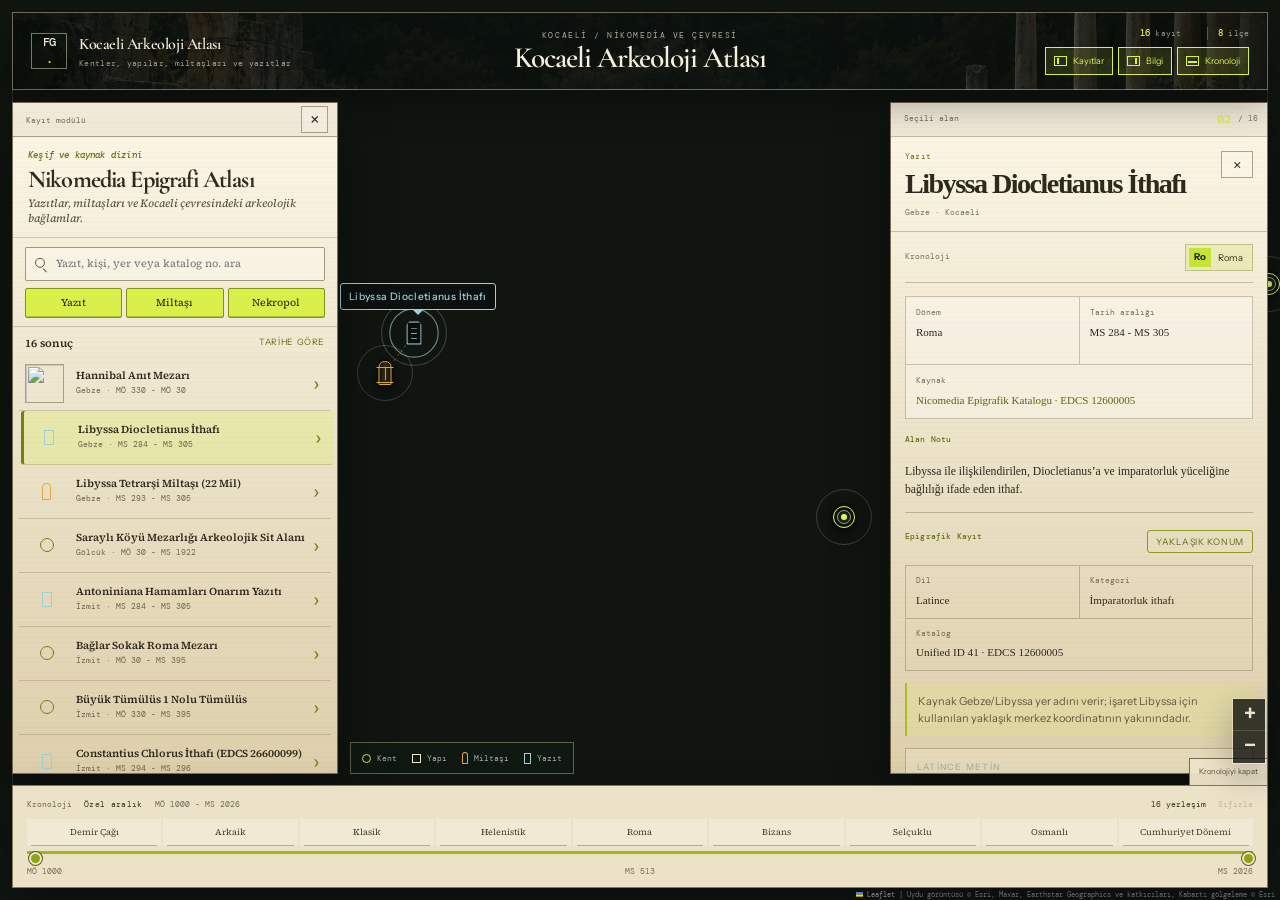
==== commit 03005af6: "Kocaeli atlasina moduler paneller ekle" ====
--- a/kocaeliarkeo/index.html
+++ b/kocaeliarkeo/index.html
@@ -9,12 +9,12 @@
     />
     <link rel="preconnect" href="https://fonts.googleapis.com" />
     <link rel="preconnect" href="https://fonts.gstatic.com" crossorigin />
-    <link href="https://fonts.googleapis.com/css2?family=DM+Mono:wght@400;500&family=Instrument+Sans:wdth,wght@75..100,400..700&display=swap" rel="stylesheet" />
+    <link href="https://fonts.googleapis.com/css2?family=Cormorant+Garamond:wght@500;600;700&family=DM+Mono:wght@400;500&family=Instrument+Sans:wdth,wght@75..100,400..700&family=Source+Serif+4:opsz,wght@8..60,400;8..60,600&display=swap" rel="stylesheet" />
     <meta name="theme-color" content="#0c1110" />
     <link rel="icon" href="/kocaeliarkeo/favicon.svg" type="image/svg+xml" />
     <title>Kocaeli Arkeoloji Atlası</title>
-    <script type="module" crossorigin src="/kocaeliarkeo/assets/index-CMMCvthw.js"></script>
-    <link rel="stylesheet" crossorigin href="/kocaeliarkeo/assets/index-pR10rq_r.css">
+    <script type="module" crossorigin src="/kocaeliarkeo/assets/index-DmrNrQJ2.js"></script>
+    <link rel="stylesheet" crossorigin href="/kocaeliarkeo/assets/index-VYjypj2F.css">
   </head>
   <body>
     <div id="root"></div>
--- a/kocaeliarkeo/assets/index-VYjypj2F.css
+++ b/kocaeliarkeo/assets/index-VYjypj2F.css
@@ -0,0 +1 @@
+.leaflet-pane,.leaflet-tile,.leaflet-marker-icon,.leaflet-marker-shadow,.leaflet-tile-container,.leaflet-pane>svg,.leaflet-pane>canvas,.leaflet-zoom-box,.leaflet-image-layer,.leaflet-layer{position:absolute;top:0;left:0}.leaflet-container{overflow:hidden}.leaflet-tile,.leaflet-marker-icon,.leaflet-marker-shadow{-webkit-user-select:none;user-select:none;-webkit-user-drag:none}.leaflet-tile::selection{background:0 0}.leaflet-safari .leaflet-tile{image-rendering:-webkit-optimize-contrast}.leaflet-safari .leaflet-tile-container{-webkit-transform-origin:0 0;width:1600px;height:1600px}.leaflet-marker-icon,.leaflet-marker-shadow{display:block}.leaflet-container .leaflet-overlay-pane svg{max-width:none!important;max-height:none!important}.leaflet-container .leaflet-marker-pane img,.leaflet-container .leaflet-shadow-pane img,.leaflet-container .leaflet-tile-pane img,.leaflet-container img.leaflet-image-layer,.leaflet-container .leaflet-tile{width:auto;padding:0;max-width:none!important;max-height:none!important}.leaflet-container img.leaflet-tile{mix-blend-mode:plus-lighter}.leaflet-container.leaflet-touch-zoom{-ms-touch-action:pan-x pan-y;touch-action:pan-x pan-y}.leaflet-container.leaflet-touch-drag{-ms-touch-action:pinch-zoom;touch-action:none;touch-action:pinch-zoom}.leaflet-container.leaflet-touch-drag.leaflet-touch-zoom{-ms-touch-action:none;touch-action:none}.leaflet-container{-webkit-tap-highlight-color:transparent}.leaflet-container a{-webkit-tap-highlight-color:#33b5e566}.leaflet-tile{filter:inherit;visibility:hidden}.leaflet-tile-loaded{visibility:inherit}.leaflet-zoom-box{box-sizing:border-box;z-index:800;width:0;height:0}.leaflet-overlay-pane svg{-moz-user-select:none}.leaflet-pane{z-index:400}.leaflet-tile-pane{z-index:200}.leaflet-overlay-pane{z-index:400}.leaflet-shadow-pane{z-index:500}.leaflet-marker-pane{z-index:600}.leaflet-tooltip-pane{z-index:650}.leaflet-popup-pane{z-index:700}.leaflet-map-pane canvas{z-index:100}.leaflet-map-pane svg{z-index:200}.leaflet-vml-shape{width:1px;height:1px}.lvml{behavior:url(#default#VML);display:inline-block;position:absolute}.leaflet-control{z-index:800;pointer-events:visiblePainted;pointer-events:auto;position:relative}.leaflet-top,.leaflet-bottom{z-index:1000;pointer-events:none;position:absolute}.leaflet-top{top:0}.leaflet-right{right:0}.leaflet-bottom{bottom:0}.leaflet-left{left:0}.leaflet-control{float:left;clear:both}.leaflet-right .leaflet-control{float:right}.leaflet-top .leaflet-control{margin-top:10px}.leaflet-bottom .leaflet-control{margin-bottom:10px}.leaflet-left .leaflet-control{margin-left:10px}.leaflet-right .leaflet-control{margin-right:10px}.leaflet-fade-anim .leaflet-popup{opacity:0;transition:opacity .2s linear}.leaflet-fade-anim .leaflet-map-pane .leaflet-popup{opacity:1}.leaflet-zoom-animated{transform-origin:0 0}svg.leaflet-zoom-animated{will-change:transform}.leaflet-zoom-anim .leaflet-zoom-animated{-webkit-transition:-webkit-transform .25s cubic-bezier(0,0,.25,1);-moz-transition:-moz-transform .25s cubic-bezier(0,0,.25,1);transition:transform .25s cubic-bezier(0,0,.25,1)}.leaflet-zoom-anim .leaflet-tile,.leaflet-pan-anim .leaflet-tile{transition:none}.leaflet-zoom-anim .leaflet-zoom-hide{visibility:hidden}.leaflet-interactive{cursor:pointer}.leaflet-grab{cursor:-webkit-grab;cursor:-moz-grab;cursor:grab}.leaflet-crosshair,.leaflet-crosshair .leaflet-interactive{cursor:crosshair}.leaflet-popup-pane,.leaflet-control{cursor:auto}.leaflet-dragging .leaflet-grab,.leaflet-dragging .leaflet-grab .leaflet-interactive,.leaflet-dragging .leaflet-marker-draggable{cursor:move;cursor:-webkit-grabbing;cursor:-moz-grabbing;cursor:grabbing}.leaflet-marker-icon,.leaflet-marker-shadow,.leaflet-image-layer,.leaflet-pane>svg path,.leaflet-tile-container{pointer-events:none}.leaflet-marker-icon.leaflet-interactive,.leaflet-image-layer.leaflet-interactive,.leaflet-pane>svg path.leaflet-interactive,svg.leaflet-image-layer.leaflet-interactive path{pointer-events:visiblePainted;pointer-events:auto}.leaflet-container{outline-offset:1px;background:#ddd}.leaflet-container a{color:#0078a8}.leaflet-zoom-box{background:#ffffff80;border:2px dotted #38f}.leaflet-container{font-family:Helvetica Neue,Arial,Helvetica,sans-serif;font-size:.75rem;line-height:1.5}.leaflet-bar{border-radius:4px;box-shadow:0 1px 5px #000000a6}.leaflet-bar a{text-align:center;color:#000;background-color:#fff;border-bottom:1px solid #ccc;width:26px;height:26px;line-height:26px;text-decoration:none;display:block}.leaflet-bar a,.leaflet-control-layers-toggle{background-position:50%;background-repeat:no-repeat;display:block}.leaflet-bar a:hover,.leaflet-bar a:focus{background-color:#f4f4f4}.leaflet-bar a:first-child{border-top-left-radius:4px;border-top-right-radius:4px}.leaflet-bar a:last-child{border-bottom:none;border-bottom-right-radius:4px;border-bottom-left-radius:4px}.leaflet-bar a.leaflet-disabled{cursor:default;color:#bbb;background-color:#f4f4f4}.leaflet-touch .leaflet-bar a{width:30px;height:30px;line-height:30px}.leaflet-touch .leaflet-bar a:first-child{border-top-left-radius:2px;border-top-right-radius:2px}.leaflet-touch .leaflet-bar a:last-child{border-bottom-right-radius:2px;border-bottom-left-radius:2px}.leaflet-control-zoom-in,.leaflet-control-zoom-out{text-indent:1px;font:700 18px Lucida Console,Monaco,monospace}.leaflet-touch .leaflet-control-zoom-in,.leaflet-touch .leaflet-control-zoom-out{font-size:22px}.leaflet-control-layers{background:#fff;border-radius:5px;box-shadow:0 1px 5px #0006}.leaflet-control-layers-toggle{background-image:url([data-uri]);width:36px;height:36px}.leaflet-retina .leaflet-control-layers-toggle{background-image:url([data-uri]);background-size:26px 26px}.leaflet-touch .leaflet-control-layers-toggle{width:44px;height:44px}.leaflet-control-layers .leaflet-control-layers-list,.leaflet-control-layers-expanded .leaflet-control-layers-toggle{display:none}.leaflet-control-layers-expanded .leaflet-control-layers-list{display:block;position:relative}.leaflet-control-layers-expanded{color:#333;background:#fff;padding:6px 10px 6px 6px}.leaflet-control-layers-scrollbar{padding-right:5px;overflow:hidden scroll}.leaflet-control-layers-selector{margin-top:2px;position:relative;top:1px}.leaflet-control-layers label{font-size:1.08333em;display:block}.leaflet-control-layers-separator{border-top:1px solid #ddd;height:0;margin:5px -10px 5px -6px}.leaflet-default-icon-path{background-image:url([data-uri])}.leaflet-container .leaflet-control-attribution{background:#fffc;margin:0}.leaflet-control-attribution,.leaflet-control-scale-line{color:#333;padding:0 5px;line-height:1.4}.leaflet-control-attribution a{text-decoration:none}.leaflet-control-attribution a:hover,.leaflet-control-attribution a:focus{text-decoration:underline}.leaflet-attribution-flag{width:1em;height:.6669em;vertical-align:baseline!important;display:inline!important}.leaflet-left .leaflet-control-scale{margin-left:5px}.leaflet-bottom .leaflet-control-scale{margin-bottom:5px}.leaflet-control-scale-line{white-space:nowrap;box-sizing:border-box;text-shadow:1px 1px #fff;background:#fffc;border:2px solid #777;border-top:none;padding:2px 5px 1px;line-height:1.1}.leaflet-control-scale-line:not(:first-child){border-top:2px solid #777;border-bottom:none;margin-top:-2px}.leaflet-control-scale-line:not(:first-child):not(:last-child){border-bottom:2px solid #777}.leaflet-touch .leaflet-control-attribution,.leaflet-touch .leaflet-control-layers,.leaflet-touch .leaflet-bar{box-shadow:none}.leaflet-touch .leaflet-control-layers,.leaflet-touch .leaflet-bar{background-clip:padding-box;border:2px solid #0003}.leaflet-popup{text-align:center;margin-bottom:20px;position:absolute}.leaflet-popup-content-wrapper{text-align:left;border-radius:12px;padding:1px}.leaflet-popup-content{min-height:1px;margin:13px 24px 13px 20px;font-size:1.08333em;line-height:1.3}.leaflet-popup-content p{margin:1.3em 0}.leaflet-popup-tip-container{pointer-events:none;width:40px;height:20px;margin-top:-1px;margin-left:-20px;position:absolute;left:50%;overflow:hidden}.leaflet-popup-tip{pointer-events:auto;width:17px;height:17px;margin:-10px auto 0;padding:1px;transform:rotate(45deg)}.leaflet-popup-content-wrapper,.leaflet-popup-tip{color:#333;background:#fff;box-shadow:0 3px 14px #0006}.leaflet-container a.leaflet-popup-close-button{text-align:center;color:#757575;background:0 0;border:none;width:24px;height:24px;font:16px/24px Tahoma,Verdana,sans-serif;text-decoration:none;position:absolute;top:0;right:0}.leaflet-container a.leaflet-popup-close-button:hover,.leaflet-container a.leaflet-popup-close-button:focus{color:#585858}.leaflet-popup-scrolled{overflow:auto}.leaflet-oldie .leaflet-popup-content-wrapper{-ms-zoom:1}.leaflet-oldie .leaflet-popup-tip{-ms-filter:"progid:DXImageTransform.Microsoft.Matrix(M11=0.70710678, M12=0.70710678, M21=-0.70710678, M22=0.70710678)";width:24px;filter:progid:DXImageTransform.Microsoft.Matrix(M11=.707107, M12=.707107, M21=-.707107, M22=.707107);margin:0 auto}.leaflet-oldie .leaflet-control-zoom,.leaflet-oldie .leaflet-control-layers,.leaflet-oldie .leaflet-popup-content-wrapper,.leaflet-oldie .leaflet-popup-tip{border:1px solid #999}.leaflet-div-icon{background:#fff;border:1px solid #666}.leaflet-tooltip{color:#222;white-space:nowrap;-webkit-user-select:none;user-select:none;pointer-events:none;background-color:#fff;border:1px solid #fff;border-radius:3px;padding:6px;position:absolute;box-shadow:0 1px 3px #0006}.leaflet-tooltip.leaflet-interactive{cursor:pointer;pointer-events:auto}.leaflet-tooltip-top:before,.leaflet-tooltip-bottom:before,.leaflet-tooltip-left:before,.leaflet-tooltip-right:before{pointer-events:none;content:"";background:0 0;border:6px solid #0000;position:absolute}.leaflet-tooltip-bottom{margin-top:6px}.leaflet-tooltip-top{margin-top:-6px}.leaflet-tooltip-bottom:before,.leaflet-tooltip-top:before{margin-left:-6px;left:50%}.leaflet-tooltip-top:before{border-top-color:#fff;margin-bottom:-12px;bottom:0}.leaflet-tooltip-bottom:before{border-bottom-color:#fff;margin-top:-12px;margin-left:-6px;top:0}.leaflet-tooltip-left{margin-left:-6px}.leaflet-tooltip-right{margin-left:6px}.leaflet-tooltip-left:before,.leaflet-tooltip-right:before{margin-top:-6px;top:50%}.leaflet-tooltip-left:before{border-left-color:#fff;margin-right:-12px;right:0}.leaflet-tooltip-right:before{border-right-color:#fff;margin-left:-12px;left:0}@media print{.leaflet-control{-webkit-print-color-adjust:exact;print-color-adjust:exact}}:root{--lightningcss-light:initial;--lightningcss-dark: ;color-scheme:light;color:#1f2220;font-synthesis:none;text-rendering:optimizelegibility;-webkit-font-smoothing:antialiased;-moz-osx-font-smoothing:grayscale;--surface:#fffcf7c7;--surface-strong:#fffcf7f0;--surface-muted:#f6f0e6d1;--border:#60584526;--border-strong:#4f4a3e40;--text-main:#1f2220;--text-soft:#5c615d;--text-faint:#767a73;--accent:#3e5f55;--accent-soft:#8aa294;--shadow:0 18px 48px #584e3c1f;--radius-lg:28px;--radius-md:20px;--radius-sm:14px;background:radial-gradient(circle at 0 0,#dacdaf6b,#0000 28%),radial-gradient(circle at 100% 0,#95ad9d40,#0000 25%),linear-gradient(#f6f2ea 0%,#ede7dd 100%);font-family:Avenir Next,Segoe UI,sans-serif;font-weight:400;line-height:1.5}*{box-sizing:border-box}html,body,#root{min-height:100%;margin:0}body{min-height:100vh;overflow-x:hidden}a{color:inherit}button,input,select,textarea{font:inherit}button{cursor:pointer}.app-shell{min-height:100vh;padding:24px}.topbar{border:1px solid var(--border);border-radius:var(--radius-lg);-webkit-backdrop-filter:blur(12px);backdrop-filter:blur(12px);box-shadow:var(--shadow);background:linear-gradient(135deg,#fffbf4e0,#f6efe3b8);justify-content:space-between;align-items:flex-start;gap:24px;padding:20px 24px;display:flex}.brand-block{flex-direction:column;gap:8px;max-width:760px;display:flex}.brand-block h1,.hero-card h2,.section-head h3,.form-header h3,.detail-card h4{letter-spacing:-.02em;margin:0;font-family:Iowan Old Style,Palatino Linotype,Book Antiqua,serif;font-weight:700}.brand-copy,.hero-copy,.site-row p,.detail-summary{color:var(--text-soft);margin:0}.eyebrow{letter-spacing:.14em;text-transform:uppercase;color:var(--accent);margin:0 0 4px;font-size:.78rem}.topnav{flex-wrap:wrap;gap:10px;display:flex}.nav-link{color:var(--text-soft);border:1px solid #0000;border-radius:999px;padding:12px 18px;text-decoration:none;transition:all .18s}.nav-link:hover{border-color:var(--border);color:var(--text-main);background:#fff6}.nav-link-active{color:var(--text-main);background:#3e5f5524;border-color:#3e5f5538}.page-shell{padding-top:24px}.map-experience{background:#081216;width:100vw;height:100vh;position:relative;overflow:hidden}.fullscreen-map-surface{position:absolute;inset:0}.map-root-fullscreen{height:100vh;min-height:100vh}.map-overlay-shell{z-index:500;pointer-events:none;position:absolute;inset:0}.map-brand-chip,.map-filter-dock,.site-detail-panel,.chronology-dock,.map-empty-state{pointer-events:auto}.map-brand-chip{-webkit-backdrop-filter:blur(16px);backdrop-filter:blur(16px);color:#f7f3eaf2;background:#0a12159e;border:1px solid #efe7da24;border-radius:22px;align-items:center;gap:14px;padding:14px 16px;display:inline-flex;position:absolute;top:24px;left:24px;box-shadow:0 18px 48px #050c103d}.map-brand-chip strong{font-family:Iowan Old Style,Palatino Linotype,serif;font-size:1rem;display:block}.map-brand-kicker{letter-spacing:.14em;text-transform:uppercase;color:#e8dfcdad;margin:0 0 2px;font-size:.72rem}.map-filter-dock{-webkit-backdrop-filter:blur(16px);backdrop-filter:blur(16px);background:#0a12158a;border:1px solid #efe7da24;border-radius:24px;grid-template-columns:repeat(2,minmax(176px,.9fr)) auto;align-items:end;gap:10px;width:min(540px,100vw - 470px);padding:12px;display:grid;position:absolute;top:24px;left:50%;transform:translate(-50%);box-shadow:0 18px 48px #050c103d}.map-filter-field{flex-direction:column;gap:6px;min-width:0;display:flex}.map-filter-field span{letter-spacing:.12em;text-transform:uppercase;color:#e8dfcdad;padding-left:2px;font-size:.72rem}.map-filter-dock input,.map-filter-dock select{color:#f7f3eaf2;box-shadow:none;background:#fffcf714;border:1px solid #efe7da1f}.map-filter-dock input::placeholder{color:#e8dfcd7a}.map-filter-reset{color:#f7f3eaf0;background:#fffcf714;border:1px solid #efe7da24;border-radius:16px;min-height:46px;padding:0 16px;transition:all .18s}.map-filter-reset:hover{background:#fffcf724}.site-detail-panel{-webkit-backdrop-filter:blur(18px);backdrop-filter:blur(18px);background:#fbf7efe6;border:1px solid #efe7da24;border-radius:30px;width:min(392px,100vw - 48px);max-height:calc(100vh - 180px);position:absolute;top:24px;right:24px;overflow:auto;box-shadow:0 28px 70px #050c1047}.site-detail-close{z-index:2;min-height:34px;color:var(--text-soft);background:#fffcf7c7;border:1px solid #383a361f;border-radius:999px;padding:0 12px;position:absolute;top:16px;right:16px}.site-detail-media{background:linear-gradient(135deg,#657b752e,#394e5938);position:relative;overflow:hidden}.site-detail-media-gallery{padding:16px 16px 0}.site-detail-body{flex-direction:column;gap:18px;padding:22px 22px 24px;display:flex}.site-detail-head h2,.site-detail-summary h3{letter-spacing:-.02em;margin:0;font-family:Iowan Old Style,Palatino Linotype,serif}.site-detail-head h2{font-size:1.9rem;line-height:1.02}.site-detail-head{justify-content:space-between;align-items:flex-start;gap:12px;display:flex}.site-detail-kicker{letter-spacing:.14em;text-transform:uppercase;color:var(--accent);margin:0 0 6px;font-size:.76rem}.site-detail-grid{grid-template-columns:repeat(2,minmax(0,1fr));gap:12px;margin:0;display:grid}.site-detail-grid div{background:#ffffff94;border:1px solid #60584514;border-radius:18px;padding:12px 14px}.site-detail-grid dt{letter-spacing:.1em;text-transform:uppercase;color:var(--text-faint);margin-bottom:6px;font-size:.72rem}.site-detail-grid dd{color:var(--text-main);margin:0}.site-detail-grid a{color:var(--accent);text-decoration:none}.site-detail-summary{flex-direction:column;gap:8px;display:flex}.site-detail-summary p{color:var(--text-soft);margin:0}.site-detail-literature{flex-direction:column;gap:10px;display:flex}.site-detail-literature h3{margin:0;font-family:Iowan Old Style,Palatino Linotype,serif}.site-detail-literature-list{flex-direction:column;gap:10px;display:flex}.site-detail-literature-item{background:#ffffff9e;border:1px solid #60584514;border-radius:18px;flex-direction:column;gap:6px;padding:14px 16px;display:flex}.site-detail-literature-head{justify-content:space-between;align-items:flex-start;gap:12px;display:flex}.site-detail-literature-head strong{font-size:.96rem;line-height:1.35}.site-detail-literature-head span,.site-detail-literature-item p{color:var(--text-soft)}.site-detail-literature-item p{margin:0;font-size:.88rem}.site-detail-literature-item a{color:var(--accent);font-size:.88rem;text-decoration:none}.site-photo-gallery{flex-direction:column;gap:10px;display:flex}.site-photo-gallery-main-shell{background:linear-gradient(135deg,#596f6a3d,#394e5947);border-radius:24px;position:relative;overflow:hidden}.site-photo-gallery-main{width:100%;color:inherit;text-align:left;background:0 0;border:none;padding:0;display:block;position:relative}.site-photo-gallery-main:disabled{opacity:1;cursor:default}.site-photo-gallery-main img,.site-photo-gallery-empty{aspect-ratio:1.26;width:100%}.site-photo-gallery-main img{object-fit:cover;display:block}.site-photo-gallery-empty{color:#fffcf7d1;background:linear-gradient(135deg,#476059e6,#273a43e0);justify-content:center;align-items:center;display:flex}.site-photo-gallery-zoom{color:#f7f3eae6;-webkit-backdrop-filter:blur(10px);backdrop-filter:blur(10px);background:#08101470;border:1px solid #f5efe624;border-radius:999px;align-items:center;min-height:30px;padding:0 10px;font-size:.74rem;display:inline-flex;position:absolute;bottom:14px;right:14px}.site-photo-gallery-strip{grid-template-columns:repeat(auto-fit,minmax(54px,1fr));gap:8px;display:grid}.site-photo-gallery-thumb{background:#ffffff61;border:1px solid #60584514;border-radius:16px;padding:0;transition:all .18s;overflow:hidden}.site-photo-gallery-thumb img{aspect-ratio:1;object-fit:cover;width:100%;display:block}.site-photo-gallery-thumb.is-active{border-color:#3e5f553d;box-shadow:0 10px 22px #0c121424}.site-photo-gallery-caption{flex-direction:column;gap:6px;padding:0 2px 2px;display:flex}.site-photo-gallery-caption strong{font-family:Iowan Old Style,Palatino Linotype,serif;font-size:1rem;font-weight:600}.site-photo-gallery-caption p{color:var(--text-soft);margin:0;font-size:.92rem;line-height:1.45}.site-photo-gallery-meta{color:var(--text-faint);flex-wrap:wrap;gap:10px;font-size:.76rem;display:flex}.site-photo-gallery-meta a{color:var(--accent);text-decoration:none}.site-lightbox{z-index:980;-webkit-backdrop-filter:blur(18px);backdrop-filter:blur(18px);background:#050c10b8;place-items:center;padding:24px;display:grid;position:fixed;inset:0}.site-lightbox-card{background:#fbf7eff0;border:1px solid #efe7da1f;border-radius:28px;width:min(980px,100%);max-height:calc(100vh - 48px);position:relative;overflow:auto;box-shadow:0 28px 90px #0000004d}.site-lightbox-card img{object-fit:contain;background:#0e191e1f;width:100%;max-height:75vh;display:block}.site-lightbox-close{z-index:2;min-height:34px;color:var(--text-soft);background:#fffcf7e6;border:1px solid #383a361f;border-radius:999px;padding:0 12px;position:absolute;top:14px;right:14px}.site-lightbox-caption{padding:16px 18px 18px}.site-lightbox-caption strong{font-family:Iowan Old Style,Palatino Linotype,serif}.site-lightbox-caption p{color:var(--text-soft);margin:6px 0 0}.chronology-dock{justify-content:center;display:flex;position:absolute;bottom:24px;left:24px;right:24px}.chronology-floating{color:#f7f3eaf0;-webkit-backdrop-filter:blur(22px)saturate(118%);background:linear-gradient(#ffffff0f,#ffffff04),#09111447;border:1px solid #f3ece01a;border-radius:26px;width:min(780px,100vw - 56px);padding:13px 16px 12px;position:relative;overflow:hidden;box-shadow:inset 0 1px #ffffff14,0 18px 42px #050c102e}.chronology-floating:before{content:"";border-radius:inherit;pointer-events:none;background:linear-gradient(#ffffff0b,#0000 48%);position:absolute;inset:1px}.chronology-floating-head{flex-wrap:wrap;align-items:center;gap:8px;margin-bottom:10px;display:flex}.chronology-floating-label,.chronology-floating-period,.chronology-floating-range,.chronology-floating-count,.chronology-floating-reset{border-radius:999px;align-items:center;min-height:30px;padding:0 11px;display:inline-flex}.chronology-floating-label{color:#e8dfcdbd;letter-spacing:.12em;text-transform:uppercase;background:#ffffff08;border:1px solid #efe7da1a;font-size:.69rem}.chronology-floating-period{color:#faf4ecf0;background:#c4a27f14;border:1px solid #e0ccb11f}.chronology-floating-range,.chronology-floating-count{color:#f7f3eae6;background:#fffcf70e;border:1px solid #efe7da0f}.chronology-floating-reset{color:#f7f3eadb;background:#fffcf70d;border:1px solid #efe7da1a;margin-left:auto;transition:all .18s}.chronology-floating-reset:hover:not(:disabled){color:#f7f3eaf5;background:#fffcf717}.chronology-floating-reset:disabled{opacity:.34;cursor:not-allowed}.chronology-floating-track-shell{flex-direction:column;gap:9px;display:flex}.chronology-period-pills{flex-wrap:wrap;gap:8px;margin-bottom:12px;display:flex}.chronology-period-pill{color:#eee7dbc7;letter-spacing:.01em;background:#fffcf709;border:1px solid #efe7da14;border-radius:999px;min-height:30px;padding:0 12px;font-size:.76rem;transition:all .18s}.chronology-period-pill:hover{color:#f7f3eaeb;background:#fffcf714}.chronology-period-pill-active{color:#faf5edfa;background:#c4a27f24;border-color:#e0ccb138;box-shadow:inset 0 1px #ffffff0d}.chronology-floating-note{color:#e8dfcdb3;margin:10px 0 0;font-size:.79rem}.chronology-floating-mobile{border-radius:24px;width:min(100%,420px);padding:10px 12px;transition:padding .18s,transform .18s,box-shadow .18s,background .18s}.chronology-floating-mobile-head{justify-content:space-between;align-items:center;gap:10px;display:flex}.chronology-floating-mobile-copy{flex-direction:column;gap:3px;min-width:0;display:flex}.chronology-floating-mobile-period{color:#faf4ecf5;font-family:Iowan Old Style,Palatino Linotype,serif;font-size:1rem;line-height:1.05}.chronology-floating-mobile-range{color:#e8dfcdb8;font-size:.73rem}.chronology-floating-mobile-actions{flex-shrink:0;align-items:center;gap:8px;display:flex}.chronology-floating-toggle,.chronology-floating-reset-mobile{border-radius:999px;min-height:34px;padding:0 12px;font-size:.74rem}.chronology-floating-toggle{color:#f7f3eaeb;background:#fffcf714;border:1px solid #efe7da1f}.chronology-floating-reset-mobile{margin-left:0}.chronology-floating-mobile-meta{justify-content:space-between;align-items:center;gap:8px;margin-top:8px;display:flex}.chronology-floating-note-chip{color:#e8dfcdc2;background:#fffcf70a;border:1px solid #efe7da14;border-radius:999px;align-items:center;min-height:26px;padding:0 10px;font-size:.69rem;display:inline-flex}.chronology-floating-mobile-body{border-top:1px solid #efe7da14;margin-top:10px;padding-top:10px}.chronology-period-pills-mobile{scrollbar-width:none;flex-wrap:nowrap;gap:6px;margin-bottom:10px;padding-bottom:2px;overflow-x:auto}.chronology-period-pills-mobile::-webkit-scrollbar{display:none}.chronology-period-pills-mobile .chronology-period-pill{white-space:nowrap;flex:none;min-height:28px;padding:0 11px;font-size:.7rem}.chronology-floating-track-shell-mobile{gap:7px}.chronology-scale-mobile{font-size:.68rem}.chronology-floating.is-collapsed{padding-top:9px;padding-bottom:9px;box-shadow:inset 0 1px #ffffff14,0 12px 28px #050c1024}.chronology-floating.is-expanded{transform:translateY(-2px)}.map-empty-state{color:#f7f3eaf2;-webkit-backdrop-filter:blur(16px);backdrop-filter:blur(16px);background:#0a1215a3;border:1px solid #efe7da24;border-radius:18px;padding:12px 16px;position:absolute;top:96px;left:50%;transform:translate(-50%)}.admin-login-page{place-items:center;min-height:100vh;padding:24px;display:grid}.admin-login-card{border:1px solid var(--border);width:min(480px,100%);box-shadow:var(--shadow);-webkit-backdrop-filter:blur(14px);backdrop-filter:blur(14px);background:#fffcf7d1;border-radius:30px;padding:28px}.admin-login-head{flex-direction:column;gap:8px;margin-bottom:22px;display:flex}.admin-login-head h1{margin:0;font-family:Iowan Old Style,Palatino Linotype,serif}.admin-login-copy{color:var(--text-soft);margin:0}.admin-login-form{flex-direction:column;gap:16px;display:flex}.admin-login-error{color:#7a3434;background:#b3484814;border:1px solid #b348482e;border-radius:18px;padding:12px 14px}.admin-login-actions{flex-wrap:wrap;gap:12px;display:flex}.content-stack{flex-direction:column;gap:20px;display:flex}.public-page{gap:18px}.hero-card,.filter-card,.sidebar-card,.map-card,.admin-list-column,.admin-form-column{border:1px solid var(--border);border-radius:var(--radius-lg);background:var(--surface);box-shadow:var(--shadow);-webkit-backdrop-filter:blur(12px);backdrop-filter:blur(12px)}.hero-card{grid-template-columns:minmax(0,1.4fr) minmax(280px,.8fr);gap:24px;padding:26px;display:grid}.public-hero{background:linear-gradient(135deg,#fbf8f2eb,#efe9dfd6)}.stat-grid{grid-template-columns:repeat(auto-fit,minmax(132px,1fr));gap:12px;display:grid}.stat-card{border:1px solid var(--border);border-radius:var(--radius-md);background:#ffffff73;flex-direction:column;gap:2px;padding:18px;display:flex}.stat-card strong{font-family:Iowan Old Style,Palatino Linotype,serif;font-size:1.85rem}.stat-card span,.site-row-meta,.muted-chip,.popup-card span,.detail-card p,.detail-grid dd,.detail-grid dt{color:var(--text-soft)}.filter-card{align-items:end;gap:14px;padding:18px;display:flex}.filter-card-stack{flex-direction:column;align-items:stretch}.public-controls-card{border:1px solid var(--border);border-radius:var(--radius-lg);box-shadow:var(--shadow);-webkit-backdrop-filter:blur(12px);backdrop-filter:blur(12px);background:#fffcf7c7;flex-direction:column;gap:16px;padding:18px;display:flex}.public-filters-grid{grid-template-columns:minmax(0,1.35fr) repeat(2,minmax(180px,.5fr)) auto;align-items:end;gap:14px;display:grid}.chronology-card{background:linear-gradient(#f8f4ece0,#f1eadfbd);border:1px solid #6058451f;border-radius:24px;flex-direction:column;gap:16px;padding:18px 18px 16px;display:flex}.chronology-head,.chronology-foot{justify-content:space-between;align-items:flex-start;gap:16px;display:flex}.chronology-head h3{margin:0;font-family:Iowan Old Style,Palatino Linotype,serif;font-size:1.12rem}.chronology-summary{flex-wrap:wrap;justify-content:flex-end;gap:8px;display:flex}.chronology-range-chip,.chronology-result-chip{background:#ffffff9e;border:1px solid #6058451f;border-radius:999px;align-items:center;min-height:34px;padding:0 12px;display:inline-flex}.chronology-range-chip{color:var(--text-main)}.chronology-result-chip{color:var(--accent)}.chronology-track-shell{flex-direction:column;gap:10px;display:flex}.chronology-track{background:linear-gradient(90deg,#e5dac61f,#8da39724);border-radius:999px;height:8px;position:relative;overflow:hidden;box-shadow:inset 0 0 0 1px #ffffff0a}.chronology-track-active{background:linear-gradient(90deg,#b17b60e0,#548175e0);border-radius:999px;position:absolute;top:0;bottom:0;box-shadow:inset 0 1px #ffffff2e,0 0 18px #5481752e}.chronology-sliders{min-height:22px;position:relative}.chronology-slider{appearance:none;pointer-events:none;background:0 0;border:none;padding:0;position:absolute;inset:0}.chronology-slider::-webkit-slider-thumb{appearance:none;pointer-events:auto;background:linear-gradient(#f7f2e9fa,#dae7e0eb);border:1.5px solid #fffaf4eb;border-radius:50%;width:15px;height:15px;box-shadow:0 5px 14px #0710143d,0 0 0 4px #ffffff0a}.chronology-slider::-moz-range-thumb{pointer-events:auto;background:linear-gradient(#f7f2e9fa,#dae7e0eb);border:1.5px solid #fffaf4eb;border-radius:50%;width:15px;height:15px;box-shadow:0 5px 14px #0710143d,0 0 0 4px #ffffff0a}.chronology-slider::-webkit-slider-runnable-track{background:0 0;height:8px}.chronology-slider::-moz-range-track{background:0 0;height:8px}.chronology-scale{color:#e8dfcd9e;grid-template-columns:repeat(3,minmax(0,1fr));gap:12px;font-size:.74rem;display:grid}.chronology-scale span:nth-child(2){text-align:center}.chronology-scale span:last-child{text-align:right}.chronology-note{color:var(--text-soft);margin:0;font-size:.88rem}.chronology-reset{min-height:38px;padding:0 14px}.field-block{flex-direction:column;gap:8px;min-width:0;display:flex}.field-inline{gap:12px}.field-grow{flex:1}.field-span-2{grid-column:span 2}.field-block span{color:var(--text-soft);font-size:.86rem}input,select,textarea{border:1px solid var(--border);width:100%;color:var(--text-main);background:#ffffffad;border-radius:16px;padding:13px 14px;transition:border-color .16s,box-shadow .16s}input:focus,select:focus,textarea:focus{border-color:#3e5f5580;outline:none;box-shadow:0 0 0 4px #3e5f551f}textarea{resize:vertical}.primary-button,.ghost-button,.danger-button{border:1px solid var(--border);border-radius:999px;justify-content:center;align-items:center;gap:8px;min-height:46px;padding:0 18px;transition:all .18s;display:inline-flex}.primary-button{color:#f8faf7;background:linear-gradient(135deg,#406056,#2f443d);border-color:#2f443d4d}.primary-button:hover{transform:translateY(-1px);box-shadow:0 16px 28px #2f443d33}.ghost-button{color:var(--text-main);background:#ffffff8a}.ghost-button:hover{border-color:var(--border-strong);background:#ffffffd9}.danger-button{color:#7a2f2f;background:#b3484814;border-color:#b3484833}.danger-button:hover{background:#b3484824}.primary-button:disabled,.ghost-button:disabled,.danger-button:disabled{cursor:not-allowed;opacity:.45}.public-shell{grid-template-columns:minmax(0,1fr) minmax(320px,420px);gap:20px;min-height:calc(100vh - 280px);display:grid}.sidebar-card{flex-direction:column;gap:18px;min-height:100%;padding:18px;display:flex}.sidebar-section{flex-direction:column;gap:14px;min-height:0;display:flex}.sidebar-list{flex:1}.section-head{justify-content:space-between;align-items:center;gap:16px;display:flex}.detail-card,.empty-card,.notice-card,.photo-preview-card{border:1px solid var(--border);background:#ffffff85;border-radius:22px;padding:18px}.public-sidebar{background:linear-gradient(#fffcf7e0,#f3ece2cc)}.detail-header{justify-content:space-between;align-items:flex-start;gap:16px;margin-bottom:16px;display:flex}.detail-title-block{flex-direction:column;gap:4px;display:flex}.detail-grid{grid-template-columns:repeat(2,minmax(0,1fr));gap:14px;margin:0;display:grid}.detail-grid-atlas{margin-bottom:12px}.detail-grid dt{text-transform:uppercase;letter-spacing:.08em;margin-bottom:6px;font-size:.8rem}.detail-grid dd{margin:0}.detail-photo{object-fit:cover;background:#e6e0d4b3;border-radius:20px;width:100%;max-height:260px;margin-top:16px;display:block}.photo-placeholder{text-align:center;color:var(--text-faint);background:#f7f1e8b3;border:1px dashed #60584547;border-radius:20px;margin-top:16px;padding:28px 18px}.source-link{color:var(--accent);margin-top:16px;text-decoration:none;display:inline-flex}.gallery-preview-card{flex-direction:column;gap:12px;display:flex}.gallery-preview-card .site-photo-gallery-main{cursor:default}.gallery-editor{flex-direction:column;gap:16px;display:flex}.gallery-editor-head{justify-content:space-between;align-items:flex-start;gap:16px;display:flex}.gallery-editor-head h4{margin:4px 0 0;font-family:Iowan Old Style,Palatino Linotype,serif;font-size:1.18rem}.gallery-editor-actions{align-items:center;gap:10px;display:flex}.gallery-editor-file-input{display:none}.gallery-editor-add-card,.gallery-editor-item,.gallery-editor-recovery-card{background:#ffffff85;border:1px solid #60584514;border-radius:22px}.gallery-editor-add-card{padding:18px}.gallery-editor-add-grid,.gallery-editor-item-grid{grid-template-columns:repeat(2,minmax(0,1fr));gap:14px;display:grid}.gallery-editor-add-actions{flex-wrap:wrap;align-items:center;gap:12px;margin-top:14px;display:flex}.gallery-editor-error{color:#7a3434;font-size:.84rem}.gallery-editor-list{flex-direction:column;gap:14px;display:flex}.gallery-editor-head-compact h4{font-size:1rem}.gallery-editor-recovery-card{padding:18px}.gallery-editor-recovery-list{flex-direction:column;gap:12px;display:flex}.gallery-editor-recovery-item{background:#fffcf794;border:1px solid #60584514;border-radius:18px;grid-template-columns:92px minmax(0,1fr) auto;align-items:center;gap:14px;padding:12px;display:grid}.gallery-editor-recovery-item img{aspect-ratio:1;object-fit:cover;border-radius:14px;width:100%;display:block}.gallery-editor-recovery-body{flex-direction:column;gap:4px;min-width:0;display:flex}.gallery-editor-recovery-body strong,.gallery-editor-recovery-body span{text-overflow:ellipsis;white-space:nowrap;overflow:hidden}.gallery-editor-recovery-body span{color:var(--text-soft);font-size:.84rem}.gallery-editor-item{grid-template-columns:168px minmax(0,1fr);gap:18px;padding:18px;display:grid}.gallery-editor-item-preview{background:#e7e0d5d1;border-radius:18px;position:relative;overflow:hidden}.gallery-editor-item-preview img{aspect-ratio:1;object-fit:cover;width:100%;display:block}.gallery-editor-cover-chip{min-height:28px;color:var(--text-main);background:#fffcf7e6;border:1px solid #6058451a;border-radius:999px;align-items:center;padding:0 10px;font-size:.74rem;display:inline-flex;position:absolute;bottom:10px;left:10px}.gallery-editor-item-body{flex-direction:column;gap:14px;min-width:0;display:flex}.gallery-editor-item-actions{flex-wrap:wrap;gap:10px;display:flex}.detail-meta-list{grid-template-columns:repeat(3,minmax(0,1fr));gap:12px;margin-top:16px;display:grid}.detail-meta-item{background:#ffffff94;border:1px solid #6058451a;border-radius:18px;flex-direction:column;gap:4px;padding:12px 14px;display:flex}.detail-meta-item span{text-transform:uppercase;letter-spacing:.08em;color:var(--text-faint);font-size:.78rem}.detail-meta-item strong{color:var(--text-main);font-size:.94rem}.result-list{flex-direction:column;gap:12px;min-height:0;padding-right:4px;display:flex;overflow-y:auto}.site-row,.admin-row{text-align:left;border:1px solid var(--border);background:#ffffff7a;border-radius:22px;width:100%;padding:16px;transition:all .18s}.site-row:hover,.admin-row:hover{border-color:var(--border-strong);background:#ffffffb8;transform:translateY(-1px)}.site-row-active,.admin-row-active{background:#e2ebe6e6;border-color:#3e5f5561}.site-row-head,.admin-row-head,.admin-row-foot{justify-content:space-between;align-items:center;gap:12px;display:flex}.admin-row-foot{align-items:flex-start}.site-row p{-webkit-line-clamp:3;-webkit-box-orient:vertical;margin:10px 0 0;display:-webkit-box;overflow:hidden}.period-badge{background:color-mix(in srgb, var(--period-accent) 50%, white);color:#2a2d2b;white-space:nowrap;border-radius:999px;align-items:center;gap:10px;min-height:36px;padding:6px 10px 6px 6px;font-size:.9rem;display:inline-flex}.period-badge-compact{gap:8px;font-size:.82rem}.period-chip{background:var(--period-fill);min-width:28px;height:28px;color:var(--period-text);letter-spacing:.02em;border-radius:999px;justify-content:center;align-items:center;padding:0 8px;font-weight:700;display:inline-flex}.map-card{min-height:100%;position:relative;overflow:hidden}.map-card-atlas{background:#0d1618;border-color:#2835363d}.map-card-atlas:before{content:"";pointer-events:none;z-index:360;background:linear-gradient(#060e1214,#060e1238),radial-gradient(circle,#0000 54%,#060e123d 100%);position:absolute;inset:0}.map-root{height:100%;min-height:600px}.map-card-atlas .map-root{min-height:720px}.map-hud{z-index:450;border:1px solid var(--border);background:#f9f4ebeb;border-radius:999px;align-items:center;gap:8px;padding:10px 14px;display:flex;position:absolute;top:18px;left:18px;box-shadow:0 14px 30px #121e213d}.map-hud-count{align-items:center;gap:8px;display:flex}.map-hud-style{min-height:28px;color:var(--accent);background:#3e5f551f;border:1px solid #3e5f5524;border-radius:999px;align-items:center;padding:0 10px;font-size:.8rem;display:inline-flex}.map-style-card{z-index:450;border:1px solid var(--border);-webkit-backdrop-filter:blur(12px);backdrop-filter:blur(12px);background:#fffcf7ed;border-radius:22px;flex-direction:column;gap:12px;width:min(270px,100% - 36px);padding:14px;display:flex;position:absolute;top:18px;right:18px;box-shadow:0 18px 34px #584e3c2e}.map-style-head{flex-direction:column;gap:3px;display:flex}.map-style-head strong{font-size:.92rem}.map-style-head span{color:var(--text-soft);font-size:.82rem}.map-style-toggle{grid-template-columns:repeat(2,minmax(0,1fr));gap:8px;display:grid}.map-style-note{color:var(--text-soft);background:#3e5f5512;border-radius:16px;padding:10px 12px;font-size:.8rem;line-height:1.45}.map-style-button{border:1px solid var(--border);min-height:40px;color:var(--text-soft);background:#ffffffb3;border-radius:999px;padding:0 14px;transition:all .18s}.map-style-button:hover{border-color:var(--border-strong);color:var(--text-main)}.map-style-button-active{color:var(--text-main);background:linear-gradient(135deg,#3e5f5529,#87a39724);border-color:#3e5f553d;box-shadow:inset 0 0 0 1px #3e5f550f}.map-empty{z-index:450;border:1px solid var(--border);background:#fffcf7eb;border-radius:18px;max-width:260px;padding:14px 16px;position:absolute;bottom:18px;right:18px}.map-caption{z-index:450;color:#f6f1e7f0;-webkit-backdrop-filter:blur(12px);backdrop-filter:blur(12px);background:#0a13179e;border:1px solid #ede4d12e;border-radius:18px;flex-direction:column;gap:4px;max-width:320px;padding:14px 16px;display:flex;position:absolute;bottom:18px;left:18px}.map-caption strong{font-size:.92rem}.map-caption span{color:#f0ebe0c7;font-size:.82rem;line-height:1.45}.popup-card{flex-direction:column;gap:4px;min-width:180px;display:flex}.popup-card-atlas strong{font-size:.98rem}.site-marker-frame{background:0 0;border:none}.site-marker{background:radial-gradient(circle at 30% 30%, color-mix(in srgb, var(--marker-fill) 75%, white), var(--marker-fill));border:2px solid #fffbf5eb;border-radius:50%;width:34px;height:34px;position:relative;transform:none;box-shadow:0 0 0 6px #fffbf514,0 10px 24px #050e124d}.site-marker span{color:var(--marker-text);justify-content:center;align-items:center;font-size:.72rem;font-weight:700;display:flex;position:absolute;inset:0;transform:none}.site-marker:after{content:"";border:1px solid #ffffff2e;border-radius:50%;position:absolute;inset:-6px}.site-marker.is-active{transform:scale(1.08);box-shadow:0 0 0 8px #fffbf51f,0 16px 32px #07101457}.leaflet-tooltip.settlement-label{color:#f7f3eaf5;letter-spacing:.01em;white-space:nowrap;background:#08101485;border:1px solid #f8f4eb1f;border-radius:999px;padding:7px 11px;font-family:Iowan Old Style,Palatino Linotype,serif;font-size:.84rem;box-shadow:0 12px 28px #060e122e}.leaflet-tooltip-top.settlement-label:before{border-top-color:#0b14178f}.leaflet-tooltip.settlement-label-active{color:#202423;background:#f6f0e4f0}.leaflet-tooltip-top.settlement-label-active:before{border-top-color:#f6f0e4f0}.admin-page .admin-shell{grid-template-columns:minmax(320px,380px) minmax(0,1fr);gap:20px;min-height:calc(100vh - 320px);display:grid}.admin-list-column,.admin-form-column{flex-direction:column;min-height:0;display:flex}.admin-list-column{gap:16px;padding:18px}.admin-form-column{gap:18px;padding:22px;overflow-y:auto}.admin-toolbar{flex-wrap:wrap;gap:12px;display:flex}.admin-list{flex-direction:column;gap:12px;min-height:0;padding-right:4px;display:flex;overflow-y:auto}.status-pill{border:1px solid #0000;border-radius:999px;align-items:center;min-height:28px;padding:0 10px;font-size:.78rem;display:inline-flex}.status-yayinda{color:#355f47;background:#55a06e1f;border-color:#55a06e2e}.status-gizli{color:#775a21;background:#b592431f;border-color:#b592432e}.status-silindi{color:#7a3434;background:#b348481a;border-color:#b3484826}.review-pill-group,.review-summary-grid{flex-wrap:wrap;gap:8px;display:flex}.review-pill-group{justify-content:flex-end}.review-pill,.review-state{color:#775a21;background:#b592431f;border:1px solid #b5924338;border-radius:999px;align-items:center;min-height:28px;padding:0 10px;font-size:.78rem;display:inline-flex}.review-pill-strong{color:#325c72;background:#4d819c1f;border-color:#4d819c38}.review-summary-card{background:#fff9eee0;border:1px solid #b592432e;border-radius:22px;padding:16px 18px}.review-state-ok{color:#355f47;background:#55a06e1f;border-color:#55a06e2e}.chronology-admin-card{background:#f3f8fad1;border:1px solid #4d819c24;border-radius:20px;gap:12px;padding:14px 16px}.chronology-admin-head{justify-content:space-between;align-items:flex-start;gap:12px;display:flex}.chronology-admin-head span{color:var(--text-soft);font-size:.78rem;display:block}.chronology-admin-head strong{color:var(--text-main);margin-top:4px;display:block}.form-header{justify-content:space-between;align-items:flex-start;gap:14px;display:flex}.muted-chip{border:1px solid var(--border);background:#ffffff8a;border-radius:999px;align-items:center;min-height:34px;padding:0 12px;display:inline-flex}.notice-card{color:var(--accent);background:#e2ebe6e6;border-color:#3e5f552e}.form-grid{grid-template-columns:repeat(2,minmax(0,1fr));gap:16px;display:grid}.double-field{grid-template-columns:repeat(2,minmax(0,1fr));gap:12px;display:grid}.form-actions{flex-wrap:wrap;gap:12px;display:flex}.literature-editor{border:1px solid var(--border);border-radius:var(--radius-lg);box-shadow:var(--shadow);background:#fffcf7d1;flex-direction:column;gap:16px;padding:22px;display:flex}.literature-editor-list{flex-direction:column;gap:14px;display:flex}.literature-editor-item{background:#ffffff8f;border:1px solid #6058451a;border-radius:22px;flex-direction:column;gap:12px;padding:16px 18px;display:flex}.literature-editor-item-muted{opacity:.68}.literature-editor-head{justify-content:space-between;align-items:flex-start;gap:14px;display:flex}.literature-editor-head strong{font-size:1rem;line-height:1.42;display:block}.literature-editor-head p{color:var(--text-soft);margin:6px 0 0;font-size:.88rem}.literature-editor-badges{flex-wrap:wrap;justify-content:flex-end;gap:8px;display:flex}.literature-status{border:1px solid #0000;border-radius:999px;align-items:center;min-height:28px;padding:0 10px;font-size:.78rem;display:inline-flex}.literature-status-kabul{color:#355f47;background:#55a06e1f;border-color:#55a06e2e}.literature-status-oneri{color:#3d514d;background:#758e871f;border-color:#758e872e}.literature-status-reddedildi{color:#7a3434;background:#b348481a;border-color:#b3484826}.literature-editor-meta{grid-template-columns:repeat(2,minmax(0,1fr));gap:10px;margin:0;display:grid}.literature-editor-meta div{background:#fffcf794;border:1px solid #60584514;border-radius:16px;padding:10px 12px}.literature-editor-meta dt{letter-spacing:.1em;text-transform:uppercase;color:var(--text-faint);margin-bottom:4px;font-size:.72rem}.literature-editor-meta dd{color:var(--text-main);overflow-wrap:anywhere;margin:0;font-size:.88rem}.literature-editor-summary{color:var(--text-soft);margin:0;font-size:.92rem;line-height:1.55}.literature-editor-actions{flex-wrap:wrap;gap:10px;display:flex}.leaflet-container{background:#0f181b;font-family:Avenir Next,Segoe UI,sans-serif}.leaflet-popup-content-wrapper,.leaflet-popup-tip{background:#fffcf7f5}.leaflet-control-attribution{border-top-left-radius:10px;background:#fffcf7d9!important}.leaflet-control-attribution,.leaflet-control-attribution a{color:var(--text-soft)}@media (width<=1080px){.hero-card,.public-shell,.admin-page .admin-shell,.public-filters-grid,.detail-meta-list{grid-template-columns:1fr}.public-shell,.admin-page .admin-shell{min-height:auto}.map-filter-dock{width:min(540px,100vw - 48px);top:88px}.site-detail-panel{max-height:calc(100vh - 340px);top:156px}.gallery-editor-item,.gallery-editor-recovery-item{grid-template-columns:1fr}.sidebar-card,.admin-list-column,.admin-form-column{min-height:auto}.map-root{min-height:520px}.map-card-atlas .map-root{min-height:620px}.map-caption{max-width:260px}}@media (width<=780px){.app-shell{padding:16px}.site-detail-head,.gallery-editor-head,.literature-editor-head,.gallery-editor-add-grid,.gallery-editor-item-grid,.site-detail-grid,.literature-editor-meta,.form-grid,.detail-grid,.double-field{grid-template-columns:1fr}.site-detail-head,.gallery-editor-head,.literature-editor-head{flex-direction:column}.topbar{flex-direction:column;padding:18px}.filter-card,.admin-toolbar,.form-actions,.chronology-head,.chronology-foot{flex-direction:column}.stat-grid,.form-grid,.detail-grid,.double-field{grid-template-columns:1fr}.field-span-2{grid-column:auto}.map-root{min-height:460px}.map-card-atlas .map-root{min-height:520px}.map-brand-chip{justify-content:space-between;top:16px;left:16px;right:16px}.map-filter-dock{grid-template-columns:1fr;width:auto;top:92px;left:16px;right:16px;transform:none}.site-detail-panel{width:auto;max-height:52vh;inset:auto 16px 92px}.site-detail-grid{grid-template-columns:1fr}.chronology-dock{right:16px;bottom:max(12px, env(safe-area-inset-bottom,0px));left:16px}.chronology-floating{width:100%;padding:12px 12px 11px}.chronology-floating-head{gap:8px}.chronology-floating-reset{margin-left:0}.chronology-floating-mobile{background:linear-gradient(#ffffff0e,#ffffff03),#0911143d;border-radius:22px;width:100%;max-width:none;padding:8px 10px;box-shadow:inset 0 1px #ffffff14,0 12px 26px #050c1024}.chronology-floating-mobile-head{gap:8px}.chronology-floating-mobile-copy{gap:2px}.chronology-floating-label{min-height:24px;padding:0 8px;font-size:.62rem}.chronology-floating-mobile-period{font-size:.9rem}.chronology-floating-mobile-range{font-size:.68rem}.chronology-floating-mobile-actions{gap:6px}.chronology-floating-toggle,.chronology-floating-reset-mobile{min-height:30px;padding:0 10px;font-size:.7rem}.chronology-floating-mobile-meta{margin-top:6px}.chronology-floating-count{color:#f7f3ead1;background:0 0;border:none;min-height:24px;padding:0;font-size:.76rem}.chronology-floating-note-chip{min-height:24px;padding:0 8px;font-size:.64rem}.chronology-floating-mobile-body{margin-top:8px;padding-top:8px}.chronology-period-pills-mobile{margin-bottom:8px;margin-right:-2px;padding-bottom:0}.chronology-period-pills-mobile .chronology-period-pill{min-height:26px;padding:0 10px;font-size:.68rem}.chronology-floating-track-shell-mobile .chronology-track{height:6px}.chronology-floating-track-shell-mobile .chronology-slider::-webkit-slider-thumb{width:14px;height:14px}.chronology-floating-track-shell-mobile .chronology-slider::-moz-range-thumb{width:14px;height:14px}.chronology-scale-mobile{gap:8px;font-size:.64rem}.chronology-floating.is-collapsed{padding-top:8px;padding-bottom:8px}.map-hud{padding:10px 12px;top:14px;left:14px}.map-empty{max-width:none;bottom:14px;left:14px;right:14px}.map-caption{max-width:none;bottom:72px;left:14px;right:14px}.map-empty-state{top:150px;left:16px;right:16px;transform:none}}.map-experience{--atlas-ink:#172019;--atlas-surface:#ede0bef7;--atlas-paper:#2b281d;--atlas-muted:#352f21ad;--atlas-line:#42392559;--atlas-line-strong:#4239258f;--atlas-acid:#cce830;background:#203021}.map-experience:before{z-index:410;opacity:.2;background-image:linear-gradient(90deg,#0000 calc(25% - .5px),#e7dfb421 25%,#0000 calc(25% + .5px)),linear-gradient(90deg,#0000 calc(50% - .5px),#e7dfb421 50%,#0000 calc(50% + .5px)),linear-gradient(#0000 calc(50% - .5px),#e7dfb41a 50%,#0000 calc(50% + .5px));inset:44px 0 0}.map-experience:after{z-index:415;background:radial-gradient(circle at 54% 42%,#0000 35%,#0d180e1f 67%,#090f098a 100%),linear-gradient(#050c072e,#0000 20% 76%,#050c078f);inset:44px 0 0}.atlas-top-rail{background:#151e14f0;border-bottom-color:#d3c49359;grid-template-columns:auto 1px 1fr auto;min-height:44px;padding:0 12px}.atlas-signature{color:#efe4bd;letter-spacing:.01em;font-family:Georgia,serif;font-size:.7rem}.atlas-top-divider{background:#d3c49366;height:18px;margin:0 12px}.atlas-navigation{gap:18px}.atlas-navigation a{color:#efe4bdd1;font-family:Georgia,serif;font-size:.64rem}.atlas-contact-button{color:#efe4bd;border-color:#cce830d9;min-height:25px;padding:0 8px;font-size:.59rem}.atlas-hero,.atlas-field-cards{display:none}.atlas-research-panel{z-index:430;color:#2b281d;pointer-events:auto;background:linear-gradient(90deg,#533c201f 1px,#0000 1px) 0 0/5px 5px,linear-gradient(#fff9dbfa,#d7c395fa);border:1px solid #4b3e23ad;border-radius:3px;width:min(236px,100vw - 40px);position:absolute;top:61px;bottom:116px;left:12px;overflow:hidden;box-shadow:0 12px 36px #00000052}.atlas-research-title{border-bottom:1px solid #4239254d;gap:2px;padding:12px 13px 9px;display:grid}.atlas-research-title span{color:#3d3b21;font-family:Georgia,serif;font-size:1rem;font-weight:700}.atlas-research-title strong{color:#2d2b1dbf;font-family:Georgia,serif;font-size:.64rem;font-style:italic;font-weight:400}.atlas-research-panel .atlas-search{margin:9px 10px;display:block}.atlas-research-panel .atlas-search input{color:#2b281d;background:#fffce38c;border:1px solid #42392578;border-radius:2px;width:100%;min-height:27px;padding:0 8px;font-family:Georgia,serif;font-size:.62rem}.atlas-research-panel .atlas-search input:focus{border-color:#71801a;outline:1px solid #71801a}.atlas-research-panel .atlas-toggle-list{border-top:1px solid #42392542;margin:0 10px}.atlas-research-panel .atlas-toggle-list label{color:#302c1d;border-bottom-color:#4239252e;min-height:27px;font-family:Georgia,serif;font-size:.64rem}.atlas-research-panel .atlas-toggle-list input{background:#44371e21;border-color:#42392580;width:24px;height:14px}.atlas-research-panel .atlas-toggle-list input:after{background:#565139;width:8px;height:8px;margin:2px}.atlas-research-panel .atlas-toggle-list input:checked{background:#c6df3e;border-color:#748215}.atlas-research-panel .atlas-toggle-list input:checked:after{background:#31331a;transform:translate(8px)}.atlas-research-panel .atlas-record-list-head{color:#3d3b21;justify-content:space-between;align-items:baseline;padding:10px 13px 5px;display:flex}.atlas-research-panel .atlas-record-list-head span{font-family:Georgia,serif;font-size:.77rem}.atlas-research-panel .atlas-record-list-head b{color:#637115;font-size:.66rem}.atlas-research-panel .atlas-record-list{max-height:calc(100% - 204px);padding:0 7px 9px}.atlas-research-panel .atlas-record-list button{color:#2b281d;border-bottom-color:#42392538;min-height:43px;padding:6px 7px}.atlas-research-panel .atlas-record-list button:hover,.atlas-research-panel .atlas-record-list button.is-selected{background:#707e1926;border-radius:2px;box-shadow:inset 3px 0 #788918}.atlas-research-panel .atlas-record-list strong{color:#272419;font-family:Georgia,serif;font-size:.65rem}.atlas-research-panel .atlas-record-list small{color:#302c1db3;font-size:.56rem}.atlas-research-panel .atlas-record-list b{color:#617116}.atlas-research-panel .atlas-record-symbol{width:9px;height:9px;box-shadow:none;border-color:#75871a}.map-experience .site-detail-panel{color:#2b281d;scrollbar-color:#5e563080 transparent;background:linear-gradient(90deg,#533c2017 1px,#0000 1px) 0 0/5px 5px,linear-gradient(#fef7dafa,#decb9ffa);border:1px solid #4b3e23ad;border-radius:3px;width:min(310px,100vw - 300px);top:61px;bottom:116px;right:12px;box-shadow:0 12px 36px #00000052}.site-detail-register{color:#2b281da8;border-bottom-color:#4239254d;font-family:Georgia,serif;font-size:.55rem}.site-detail-register strong{color:#647617}.site-detail-title-row{padding:15px 16px 13px}.site-detail-title-row h2{color:#2a271b;letter-spacing:-.04em;font-family:Georgia,serif;font-size:clamp(1.35rem,2vw,1.85rem)}.map-experience .site-detail-kicker{color:#647617;font-size:.56rem}.site-detail-location{color:#2b281db3;font-size:.6rem}.map-experience .site-detail-close{color:#3c3927;border-color:#42392573;border-radius:2px;width:27px;height:27px;min-height:27px}.map-experience .site-photo-gallery-main-shell{background:#c7b998;border-color:#42392559;border-radius:2px}.map-experience .site-detail-head{border-bottom-color:#4239254d;padding-bottom:9px}.site-detail-section-label{color:#2b281dad;font-size:.55rem}.map-experience .period-badge{color:#3a3b1b;background:#c4dc332e;border-color:#63711661;border-radius:2px;font-size:.58rem}.map-experience .site-detail-grid{border-color:#42392545}.map-experience .site-detail-grid div{background:#fffce338;border-bottom-color:#42392545;border-right-color:#42392545;min-height:59px}.map-experience .site-detail-grid dt{color:#2b281da1;font-size:.52rem}.map-experience .site-detail-grid dd{color:#2b281d;font-family:Georgia,serif;font-size:.7rem}.map-experience .site-detail-summary h3,.map-experience .site-detail-literature h3{color:#5c6e16;font-size:.56rem}.map-experience .site-detail-summary p{color:#2b281ddb;font-family:Georgia,serif;font-size:.73rem;line-height:1.48}.map-experience .site-detail-literature-item{background:#fffce340;border-color:#42392542;border-radius:2px}.map-experience .site-detail-literature-head strong{color:#2d2a1e;font-family:Georgia,serif;font-size:.7rem}.map-experience .site-detail-literature-head span,.map-experience .site-detail-literature-item p{color:#2b281dab}.map-experience .chronology-dock{bottom:12px;left:12px;right:12px}.map-experience .chronology-floating{color:#302c1d;background:#efe2bdf0;border-color:#4b3e238c;border-radius:2px;width:100%;padding:7px 10px 8px;box-shadow:0 10px 28px #00000040}.map-experience .chronology-floating:before{background:0 0}.map-experience .chronology-floating-head{gap:9px;margin-bottom:4px}.map-experience .chronology-floating-label{color:#5f6f15}.map-experience .chronology-floating-range,.map-experience .chronology-floating-count{color:#302c1db8}.map-experience .chronology-floating-reset{color:#554d32}.map-experience .chronology-period-pills{margin-bottom:4px}.map-experience .chronology-period-pill{color:#302c1db8;font-size:.56rem}.map-experience .chronology-period-pill:after{background:#4239254f}.map-experience .chronology-period-pill-active{color:#5f7114}.map-experience .chronology-period-pill-active:after{background:#788918}.map-experience .chronology-track{background:#42392547}.map-experience .chronology-track-active{box-shadow:none;background:#b5ce22}@media (width<=780px){.atlas-top-rail{min-height:40px;padding:0 8px}.atlas-top-divider,.atlas-navigation{display:none}.atlas-contact-button{margin-left:auto}.atlas-research-panel{width:min(210px,100vw - 16px);top:52px;bottom:109px;left:8px}.map-experience .site-detail-panel{display:none}.atlas-research-panel .atlas-record-list{max-height:calc(100% - 192px)}.map-experience .chronology-dock{bottom:8px;left:8px;right:8px}}.map-experience:before{content:"";z-index:410;pointer-events:none;opacity:.34;background-image:linear-gradient(90deg,#0000 calc(25% - .5px),#f1efe612 25%,#0000 calc(25% + .5px)),linear-gradient(90deg,#0000 calc(50% - .5px),#f1efe614 50%,#0000 calc(50% + .5px)),linear-gradient(90deg,#0000 calc(75% - .5px),#f1efe612 75%,#0000 calc(75% + .5px)),linear-gradient(#0000 calc(50% - .5px),#f1efe612 50%,#0000 calc(50% + .5px));position:absolute;inset:72px 0 0}.map-experience:after{content:"";z-index:415;pointer-events:none;background:radial-gradient(circle at 50% 48%,#0000 45%,#04060540 76%,#0406059e 100%),linear-gradient(#05080633,#0000 24% 76%,#05080661);position:absolute;inset:72px 0 0}.atlas-top-rail{z-index:20;border-bottom:1px solid var(--atlas-line);-webkit-backdrop-filter:blur(16px)saturate(110%);pointer-events:auto;background:#070908e0;grid-template-columns:auto 1px minmax(220px,1fr) auto auto;align-items:center;min-height:72px;padding:0 28px;display:grid;position:absolute;top:0;left:0;right:0}.atlas-signature{letter-spacing:-.05em;font-size:1.08rem;font-weight:700}.atlas-signature span,.atlas-record-count strong{color:var(--atlas-acid)}.atlas-top-divider{background:var(--atlas-line);width:1px;height:26px;margin:0 20px}.atlas-project-name{letter-spacing:.02em;align-items:baseline;gap:8px;min-width:0;font-size:.78rem;display:flex}.atlas-project-name span{color:var(--atlas-muted)}.atlas-project-name strong{font-weight:500}.atlas-record-count,.atlas-coordinate-readout{letter-spacing:.14em;text-transform:uppercase;align-items:center;min-height:28px;margin-left:28px;font-size:.66rem;display:flex}.atlas-record-count{color:var(--atlas-muted);gap:8px}.atlas-record-count strong{font-size:.78rem;font-weight:600}.atlas-coordinate-readout{border-left:1px solid var(--atlas-line);color:var(--atlas-muted);font-variant-numeric:tabular-nums;gap:16px;padding-left:28px}.atlas-map-index{z-index:18;color:#f1efe66b;letter-spacing:.18em;writing-mode:vertical-rl;text-transform:uppercase;font-size:.58rem;position:absolute}.atlas-map-index-west{top:112px;left:12px}.atlas-map-index-east{top:112px;right:12px}.atlas-register{z-index:18;border-top:1px solid var(--atlas-line-strong);width:16px;height:16px;position:absolute;top:94px}.atlas-register:after{content:"";background:var(--atlas-line-strong);width:1px;height:16px;position:absolute;top:-1px}.atlas-register-nw{border-left:1px solid var(--atlas-line-strong);left:28px}.atlas-register-nw:after{left:-1px}.atlas-register-ne{border-right:1px solid var(--atlas-line-strong);right:28px}.atlas-register-ne:after{right:-1px}.atlas-marker-legend{z-index:19;border:1px solid var(--atlas-line);-webkit-backdrop-filter:blur(15px)saturate(105%);background:#080a09b8;border-radius:8px;width:auto;padding:10px 12px 9px;position:absolute;top:92px;left:28px;box-shadow:0 18px 50px #00000038}.atlas-marker-legend h2{color:#f1efe6bd;letter-spacing:.16em;text-transform:uppercase;margin:0 0 7px;font-family:inherit;font-size:.54rem;font-weight:600}.atlas-marker-legend-list{align-items:center;gap:12px;display:flex}.atlas-marker-legend-item{color:#f1efe6cc;letter-spacing:.02em;align-items:center;gap:5px;min-height:24px;font-size:.67rem;display:flex}.atlas-marker-legend-symbol{width:24px;height:24px;display:block;position:relative}.map-experience .atlas-marker-legend-symbol .site-marker-symbol{transform:translate(-50%,-50%)scale(.8)}.atlas-explorer{z-index:430;-webkit-backdrop-filter:blur(18px);backdrop-filter:blur(18px);background:linear-gradient(160deg,#101410f0,#0b0e0cd1);border:1px solid #f1efe63d;border-radius:14px;width:min(360px,100vw - 56px);position:absolute;top:94px;left:28px;overflow:hidden;box-shadow:0 18px 50px #0000004d}.atlas-explorer-title{padding:21px 22px 14px}.atlas-explorer-title p{color:var(--atlas-paper);margin:0 0 6px;font-family:Georgia,serif;font-size:1.45rem;font-weight:500;line-height:1.08}.atlas-explorer-title span{color:var(--atlas-muted);font-family:Georgia,serif;font-size:.9rem;font-style:italic;line-height:1.35;display:block}.atlas-search{margin:0 20px 14px;display:block}.atlas-search input{border:1px solid var(--atlas-line-strong);width:100%;min-height:44px;color:var(--atlas-paper);font:inherit;background:#00000029;border-radius:8px;padding:0 14px;font-size:.82rem}.atlas-search input:focus{outline:1px solid var(--atlas-acid);border-color:var(--atlas-acid)}.atlas-toggle-list{border-top:1px solid var(--atlas-line);margin:0 20px}.atlas-toggle-list label{border-bottom:1px solid var(--atlas-line);min-height:38px;color:var(--atlas-paper);cursor:pointer;justify-content:space-between;align-items:center;font-size:.86rem;display:flex}.atlas-toggle-list input{appearance:none;cursor:pointer;background:#f1efe624;border:1px solid #f1efe659;border-radius:999px;width:34px;height:19px;margin:0;transition:background .18s}.atlas-toggle-list input:after{background:var(--atlas-paper);content:"";border-radius:50%;width:13px;height:13px;margin:2px;transition:transform .18s;display:block}.atlas-toggle-list input:checked{border-color:var(--atlas-acid);background:var(--atlas-acid)}.atlas-toggle-list input:checked:after{background:var(--atlas-ink);transform:translate(15px)}.atlas-record-list-head{color:var(--atlas-muted);justify-content:space-between;padding:16px 20px 9px;font-size:.68rem;display:flex}.atlas-record-list-head span:first-child{color:var(--atlas-paper);font-family:Georgia,serif;font-size:1rem}.atlas-record-list{max-height:258px;padding:0 10px 12px;display:grid;overflow:auto}.atlas-record-list button{border:0;border-bottom:1px solid var(--atlas-line);min-height:50px;color:inherit;text-align:left;cursor:pointer;background:0 0;grid-template-columns:18px 1fr auto;align-items:center;gap:8px;padding:8px 10px;display:grid}.atlas-record-list button:hover,.atlas-record-list button.is-selected{background:#c5ff311a;border-radius:8px;box-shadow:inset 0 0 0 1px #c5ff318c}.atlas-record-list strong{color:var(--atlas-paper);font-size:.78rem;font-weight:600;display:block}.atlas-record-list small{color:var(--atlas-muted);margin-top:2px;font-size:.67rem;display:block}.atlas-record-list b{color:var(--atlas-acid);font-size:1.2rem;font-weight:400}.atlas-record-symbol{border:2px solid var(--atlas-acid);border-radius:50%;width:13px;height:13px;box-shadow:0 0 0 3px #c5ff3114}.atlas-record-symbol.marker-type-miltasi{border-radius:2px}.atlas-record-symbol.marker-type-yazi{border-radius:2px;transform:rotate(45deg)}.atlas-top-rail{background:#0a0c0ad1;grid-template-columns:auto 1px 1fr auto;min-height:62px;padding:0 7.5vw}.atlas-navigation{align-items:center;gap:clamp(16px,2.6vw,42px);display:flex}.atlas-navigation a{color:#f1efe6d1;font-family:Georgia,serif;font-size:.8rem;text-decoration:none;transition:color .16s}.atlas-navigation a:hover{color:var(--atlas-acid)}.atlas-contact-button,.atlas-hero-action{min-height:34px;color:var(--atlas-paper);background:#090b0a6b;border:1px solid #c5ff31b3;border-radius:2px;font-family:Georgia,serif;font-size:.72rem;transition:background .16s,color .16s,transform .16s}.atlas-contact-button{padding:0 13px}.atlas-contact-button span,.atlas-hero-action span{color:var(--atlas-acid);margin-left:8px}.atlas-contact-button:hover,.atlas-hero-action:hover{background:var(--atlas-acid);color:var(--atlas-ink);transform:translateY(-2px)}.atlas-contact-button:hover span,.atlas-hero-action:hover span{color:var(--atlas-ink)}.atlas-hero{z-index:430;pointer-events:auto;width:min(550px,100vw - 48px);position:absolute;top:clamp(108px,13vh,160px);left:7.5vw}.atlas-hero-kicker{color:var(--atlas-acid);letter-spacing:.16em;text-transform:uppercase;margin:0 0 16px;font-size:.66rem;font-weight:600}.atlas-hero h1{color:#f1eadc;letter-spacing:-.065em;text-wrap:balance;max-width:540px;margin:0;font-family:Georgia,Times New Roman,serif;font-size:clamp(2.7rem,4.55vw,5.1rem);font-weight:500;line-height:.92}.atlas-hero-copy{color:#f1efe6d4;max-width:430px;margin:22px 0;font-family:Georgia,serif;font-size:.96rem;line-height:1.5}.atlas-hero-action{padding:0 15px}.atlas-field-cards{z-index:430;pointer-events:auto;grid-template-columns:minmax(272px,1.55fr) minmax(220px,1fr) minmax(190px,.78fr);gap:14px;width:min(980px,69vw);display:grid;position:absolute;bottom:154px;left:7.5vw}.atlas-field-card{min-height:188px;color:var(--atlas-paper);-webkit-backdrop-filter:blur(12px);backdrop-filter:blur(12px);background:#0b0d0bd1;border:1px solid #f1efe647;border-radius:3px;overflow:hidden;box-shadow:0 16px 40px #0000002e}.atlas-field-card-primary{background:linear-gradient(115deg, #f1e8d1fa 0%, #dac8a3e6 100%), var(--atlas-paper);color:#151713;padding:18px 18px 14px}.atlas-field-card-head{justify-content:space-between;align-items:baseline;gap:8px;font-family:Georgia,serif;display:flex}.atlas-field-card-head span{font-size:1.05rem}.atlas-field-card-head strong{color:#587100;letter-spacing:.12em;font-family:Space Grotesk,sans-serif;font-size:.78rem}.atlas-field-card-primary>p{max-width:290px;margin:9px 0 11px;font-family:Georgia,serif;font-size:.78rem;line-height:1.35}.atlas-field-card-primary .atlas-search{margin:0 0 8px}.atlas-field-card-primary .atlas-search input{color:#151713;background:#ffffff57;border-color:#191b1657;min-height:35px;font-size:.72rem}.atlas-field-card-primary .atlas-toggle-list{border-top:1px solid #191b1633;gap:12px;margin:0;display:flex}.atlas-field-card-primary .atlas-toggle-list label{color:#151713;border-bottom:0;gap:6px;min-height:31px;font-size:.68rem}.atlas-field-card-primary .atlas-toggle-list input{background:#191b161f;border-color:#191b1673;width:27px;height:16px}.atlas-field-card-primary .atlas-toggle-list input:after{background:#151713;width:10px;height:10px;margin:2px}.atlas-field-card-primary .atlas-toggle-list input:checked{background:#b8e12e;border-color:#7ca000}.atlas-field-card-primary .atlas-toggle-list input:checked:after{background:#151713;transform:translate(10px)}.atlas-field-card-records{padding:16px 12px 8px}.atlas-field-card-records .atlas-field-card-head{padding:0 8px 8px}.atlas-field-card-records .atlas-field-card-head span{color:var(--atlas-paper);font-size:.92rem}.atlas-field-card-records .atlas-field-card-head b{color:var(--atlas-acid);font-weight:400}.atlas-field-card-records .atlas-record-list{max-height:145px;padding:0}.atlas-field-card-records .atlas-record-list button{min-height:39px;padding:6px 8px}.atlas-field-card-records .atlas-record-list strong{font-size:.68rem}.atlas-field-card-records .atlas-record-list small{font-size:.58rem}.atlas-field-card-sources{color:var(--atlas-paper);flex-direction:column;justify-content:flex-end;padding:17px;text-decoration:none;transition:transform .16s,border-color .16s;display:flex;position:relative}.atlas-field-card-sources:hover{border-color:var(--atlas-acid);transform:translateY(-2px)}.atlas-field-card-sources strong{font-family:Georgia,serif;font-size:1.05rem;font-weight:400;line-height:1.05}.atlas-field-card-sources>span:last-child{color:var(--atlas-acid);margin-top:16px;font-size:.68rem}.atlas-field-card-mark{color:var(--atlas-acid);font-size:1.6rem;line-height:1;position:absolute;top:14px;left:16px}.atlas-record-symbol.marker-type-yazit{border-radius:2px;transform:rotate(45deg)}@media (width<=740px){.atlas-explorer{width:min(360px,100vw - 24px);top:76px;left:12px}.atlas-explorer-title{padding:15px 16px 10px}.atlas-explorer-title p{font-size:1.2rem}.atlas-record-list{display:none}.atlas-record-list-head{padding-bottom:12px}}.map-experience .site-detail-panel{border:1px solid var(--atlas-line);background:var(--atlas-surface);width:min(390px,100vw - 48px);max-height:none;color:var(--atlas-paper);-webkit-backdrop-filter:blur(20px)saturate(105%);scrollbar-color:#c5ff3166 transparent;border-radius:10px;animation:.32s cubic-bezier(.22,1,.36,1) both atlas-panel-in;top:92px;bottom:150px;right:24px;overflow:auto;box-shadow:0 32px 90px #0000005c}@keyframes atlas-panel-in{0%{opacity:0;transform:translate(18px)}to{opacity:1;transform:translate(0)}}.site-detail-register{border-bottom:1px solid var(--atlas-line);color:var(--atlas-muted);letter-spacing:.16em;text-transform:uppercase;align-items:baseline;gap:7px;padding:15px 18px 12px;font-size:.6rem;display:flex}.site-detail-title-row{justify-content:space-between;align-items:flex-start;gap:18px;padding:22px 18px 18px;display:flex}.site-detail-title-row h2{letter-spacing:-.055em;margin:0;font-family:inherit;font-size:clamp(1.55rem,2.2vw,2.15rem);font-weight:500;line-height:1.02}.map-experience .site-detail-kicker{color:var(--atlas-acid);letter-spacing:.15em;margin:0 0 7px;font-size:.6rem}.map-experience .site-detail-type-yapi .site-detail-kicker{color:#f1efe6}.map-experience .site-detail-type-miltasi .site-detail-kicker{color:#e2a83c}.map-experience .site-detail-type-yazit .site-detail-kicker{color:#9ed1d5}.site-detail-location{color:var(--atlas-muted);letter-spacing:.08em;text-transform:uppercase;margin:9px 0 0;font-size:.7rem}.map-experience .site-detail-close{border:1px solid var(--atlas-line);width:34px;height:34px;min-height:34px;color:var(--atlas-paper);background:0 0;border-radius:50%;flex:none;place-items:center;padding:0;font-size:1.25rem;line-height:1;transition:border-color .16s,color .16s,transform .16s;display:grid;position:static}.map-experience .site-photo-gallery-main-shell{border:1px solid var(--atlas-line);background:#141914;border-radius:7px}.map-experience .site-photo-gallery-main img,.map-experience .site-photo-gallery-empty{aspect-ratio:1.52}.map-experience .site-photo-gallery-empty{color:var(--atlas-muted);letter-spacing:.12em;text-transform:uppercase;background:linear-gradient(135deg,#c5ff310b,#0000 48%),#121612;font-size:.7rem}.map-experience .site-photo-gallery-strip{grid-template-columns:repeat(auto-fit,minmax(46px,1fr));gap:6px}.map-experience .site-photo-gallery-thumb{border-color:var(--atlas-line);opacity:.56;background:0 0;border-radius:4px}.map-experience .site-photo-gallery-thumb.is-active{border-color:var(--atlas-acid);box-shadow:none;opacity:1}.map-experience .site-photo-gallery-caption strong,.map-experience .site-lightbox-caption strong{font-family:inherit;font-weight:500}.map-experience .site-photo-gallery-caption p,.map-experience .site-photo-gallery-meta{color:var(--atlas-muted)}.map-experience .site-photo-gallery-meta a,.map-experience .site-detail-grid a,.map-experience .site-detail-literature-item a{color:var(--atlas-acid)}.map-experience .site-detail-body{gap:18px;padding:17px 18px 24px}.site-detail-section-label{color:var(--atlas-muted);letter-spacing:.16em;text-transform:uppercase;font-size:.61rem}.map-experience .period-badge{min-height:28px;color:var(--atlas-paper);letter-spacing:.04em;text-transform:uppercase;background:#c5ff310f;border:1px solid #c5ff3140;border-radius:4px;gap:7px;padding:3px 9px 3px 3px;font-size:.68rem}.map-experience .period-chip{background:var(--atlas-acid);min-width:22px;height:22px;color:var(--atlas-ink);border-radius:2px;padding:0 5px;font-size:.6rem}.map-experience .site-detail-grid dt{color:var(--atlas-muted);letter-spacing:.14em;margin-bottom:7px;font-size:.56rem}.map-experience .site-detail-grid dd{color:var(--atlas-paper);font-size:.78rem;line-height:1.42}.map-experience .site-detail-summary,.map-experience .site-detail-literature{padding-top:2px}.map-experience .site-detail-summary h3,.map-experience .site-detail-literature h3{color:var(--atlas-acid);letter-spacing:.16em;text-transform:uppercase;margin:0 0 9px;font-family:inherit;font-size:.61rem;font-weight:500}.map-experience .site-detail-literature-item{border-color:var(--atlas-line);background:#ffffff06;border-radius:5px;gap:5px;padding:12px}.map-experience .site-detail-literature-head strong{font-size:.78rem;font-weight:500}.map-experience .site-detail-literature-head span,.map-experience .site-detail-literature-item p{color:var(--atlas-muted);font-size:.69rem}.map-experience .site-lightbox{background:#040605e0}.map-experience .site-lightbox-card{border-color:var(--atlas-line);color:var(--atlas-paper);background:#0e110f;border-radius:8px}.map-experience .site-lightbox-close{border-color:var(--atlas-line);color:var(--atlas-paper);background:#070908d6}.sr-only{clip:rect(0, 0, 0, 0);white-space:nowrap;border:0;width:1px;height:1px;margin:-1px;padding:0;position:absolute;overflow:hidden}.map-experience .atlas-top-rail{background:#0c100ce0;border-bottom-color:#e0d7bd4d;grid-template-columns:minmax(260px,1fr) auto auto;min-height:58px;padding:0 22px}.atlas-brand-copy strong{color:#f2ecdb;font-family:Georgia,serif;font-size:.9rem;font-weight:500}.atlas-brand-copy span{color:#f2ecdb94;letter-spacing:.09em;text-transform:uppercase;font-size:.62rem}.atlas-header-stats{color:#f2ecdbad;letter-spacing:.08em;text-transform:uppercase;gap:16px;margin-right:18px;font-size:.64rem;display:flex}.atlas-header-stats strong{color:var(--atlas-acid);font-size:.76rem}.atlas-mode-badge{color:var(--atlas-acid);letter-spacing:.13em;text-transform:uppercase;border:1px solid #c5ff317a;padding:6px 9px;font-size:.58rem}.map-experience .atlas-explorer--paper{color:#2c291e;pointer-events:auto;background:linear-gradient(#faf3def0,#e2d5b3f2),repeating-linear-gradient(0deg,#493d260a 0 1px,#0000 1px 5px);border:1px solid #52472cc2;border-radius:3px;flex-direction:column;width:min(330px,100vw - 40px);display:flex;top:76px;bottom:102px;left:20px;overflow:hidden;box-shadow:0 20px 58px #0000005c}.atlas-explorer--paper .atlas-explorer-title{border-bottom:1px solid #52472c47;padding:16px 17px 10px}.atlas-explorer--paper .atlas-explorer-title>span{color:#657216;letter-spacing:.14em;text-transform:uppercase;margin-bottom:5px;font-size:.55rem;font-weight:700;display:block}.atlas-explorer--paper .atlas-explorer-title h1{color:#2d291c;letter-spacing:-.03em;margin:0;font-family:Georgia,serif;font-size:1.36rem;font-weight:600;line-height:1.04}.atlas-explorer--paper .atlas-explorer-title p{color:#2d291cba;margin:7px 0 0;font-family:Georgia,serif;font-size:.7rem;font-style:italic;line-height:1.35}.atlas-explorer--paper .atlas-search{margin:10px 14px 8px}.atlas-explorer--paper .atlas-search input{color:#2c291e;background:#ffffff57;border:1px solid #52472c8f;border-radius:2px;width:100%;min-height:36px;padding:0 10px;font-size:.67rem}.atlas-explorer--paper .atlas-search input:focus{outline-offset:1px;outline:2px solid #b7d8257a}.atlas-filter-row{border-bottom:1px solid #52472c3d;grid-template-columns:repeat(3,1fr);gap:5px;padding:0 14px 10px;display:grid}.atlas-filter-row button{color:#514a32;background:0 0;border:1px solid #52472c6b;border-radius:2px;min-height:28px;font-family:Georgia,serif;font-size:.65rem}.atlas-filter-row button.is-active{color:#252617;background:#d7ef4d;border-color:#87971c;box-shadow:inset 0 -1px #36420747}.atlas-explorer--paper .atlas-record-list-head{color:#2d291cad;flex:none;padding:9px 14px 6px}.atlas-explorer--paper .atlas-record-list-head span{color:#36311f;font-family:Georgia,serif;font-size:.75rem}.atlas-explorer--paper .atlas-record-list-head small{color:#657216;letter-spacing:.07em;text-transform:uppercase;font-size:.55rem}.atlas-explorer--paper .atlas-record-list{flex:1;max-height:none;padding:0 8px 8px;overflow:auto}.atlas-explorer--paper .atlas-record-list button{color:#312c1e;border-bottom-color:#52472c3b;grid-template-columns:44px 1fr auto;min-height:54px;padding:6px}.atlas-explorer--paper .atlas-record-list button:hover,.atlas-explorer--paper .atlas-record-list button.is-selected{background:#c2dc3938;border-radius:2px;box-shadow:inset 3px 0 #718019}.atlas-explorer--paper .atlas-record-list img{object-fit:cover;filter:sepia(.18)saturate(.78)contrast(1.05);border:1px solid #52472c59;width:40px;height:40px}.atlas-explorer--paper .atlas-record-list strong{color:#2d291c;font-family:Georgia,serif;font-size:.69rem;line-height:1.15}.atlas-explorer--paper .atlas-record-list small{color:#2d291cb3;font-size:.55rem}.atlas-explorer--paper .atlas-record-list b{color:#718019;font-size:1.25rem;font-weight:400}.atlas-explorer--paper .atlas-record-symbol{box-shadow:none;border-color:#718019;justify-self:center}.map-experience .site-detail-panel{color:#2c291e;scrollbar-color:#6a7718b3 transparent;background:linear-gradient(#fdf7e7f5,#e5d9bcf5),repeating-linear-gradient(0deg,#493d260a 0 1px,#0000 1px 5px);border:1px solid #52472cc7;border-radius:3px;width:min(374px,100vw - 40px);top:76px;bottom:102px;right:20px}.site-detail-register{color:#2d291c9e;border-bottom-color:#52472c47}.site-detail-register strong,.map-experience .site-detail-kicker,.map-experience .site-detail-summary h3,.map-experience .site-detail-literature h3{color:#647216}.site-detail-title-row h2,.map-experience .site-detail-grid dd,.map-experience .site-detail-summary p,.map-experience .site-detail-epigraphy dd,.map-experience .site-detail-inscription p{color:#2d291c;font-family:Georgia,serif}.site-detail-location,.site-detail-section-label,.map-experience .site-detail-grid dt{color:#2d291ca3}.map-experience .site-detail-close{color:#3d3827;border-color:#52472c7a}.map-experience .site-detail-close:hover{color:#647216;border-color:#718019}.map-experience .site-detail-media{background:0 0}.map-experience .site-photo-gallery-main-shell,.map-experience .site-detail-grid,.map-experience .site-detail-grid div,.map-experience .site-detail-literature-item{background:#ffffff29;border-color:#52472c47}.map-experience .site-photo-gallery-main img{filter:sepia(.2)saturate(.78)contrast(1.03)}.map-experience .site-detail-head{border-bottom-color:#52472c47}.map-experience .period-badge{color:#373716;background:#bed7302e;border-color:#69771859}.map-experience .period-chip{color:#282915;background:#c6e337}.map-experience .site-detail-grid a,.map-experience .site-detail-literature-item a{color:#56670c}.map-experience .site-detail-transcript{white-space:pre-line;border-left:3px solid #b8d530;padding-left:10px}.map-experience .site-detail-epigraphy{border-top-color:#52472c47}.map-experience .chronology-floating{color:#332f22;background:#f3eacff2;border:1px solid #52472cad;border-radius:2px;box-shadow:0 12px 32px #00000047}.map-experience .chronology-floating-label,.map-experience .chronology-floating-range{color:#332f22ad}.map-experience .chronology-floating-period,.map-experience .chronology-floating-count{color:#33301f}.map-experience .chronology-period-pill{color:#4a442d;background:#ffffff3d;border-color:#52472c52}.map-experience .chronology-period-pill-active{color:#292b12;background:#cde637;border-color:#84931c}@media (width<=980px){.map-experience .atlas-explorer--paper{width:min(290px,100vw - 40px)}.map-experience .site-detail-panel{width:min(332px,100vw - 40px)}}@media (width<=760px){.map-experience .atlas-top-rail{grid-template-columns:1fr auto;min-height:54px;padding:0 12px}.atlas-brand-copy span,.atlas-header-stats{display:none}.atlas-mode-badge{font-size:.5rem}.map-experience .atlas-explorer--paper{width:calc(100vw - 24px);height:min(360px,100vh - 190px);top:64px;bottom:auto;left:12px}.map-experience .site-detail-panel{width:calc(100vw - 24px);max-height:min(55vh,500px);top:auto;bottom:78px;right:12px}.map-experience .chronology-dock{bottom:8px;left:12px;right:12px}.atlas-map-index,.atlas-register,.atlas-marker-key{display:none}}.map-experience .chronology-dock{z-index:24;bottom:20px;left:28px;right:28px}.map-experience .chronology-floating{border:1px solid var(--atlas-line);width:min(1180px,100vw - 56px);color:var(--atlas-paper);-webkit-backdrop-filter:blur(17px)saturate(105%);background:#080a09bd;border-radius:8px;padding:11px 16px 12px;box-shadow:0 22px 62px #00000040}.map-experience .chronology-floating:before{border-radius:inherit;background:linear-gradient(90deg,#c5ff310b,#0000 28% 72%,#c5ff3106);inset:0}.map-experience .chronology-floating-label,.map-experience .chronology-floating-period,.map-experience .chronology-floating-range,.map-experience .chronology-floating-count,.map-experience .chronology-floating-reset{background:0 0;border:0;border-radius:0;min-height:20px;padding:0;font-size:.62rem}.map-experience .chronology-floating-label{color:var(--atlas-acid);letter-spacing:.16em}.map-experience .chronology-floating-period{color:var(--atlas-paper);letter-spacing:.04em}.map-experience .chronology-floating-range{color:var(--atlas-muted);font-variant-numeric:tabular-nums}.map-experience .chronology-floating-count{color:var(--atlas-muted)}.map-experience .chronology-floating-reset{color:var(--atlas-paper);letter-spacing:.08em;text-transform:uppercase;margin-left:0}.map-experience .chronology-period-pill:after{content:"";background:var(--atlas-line);height:1px;transition:background .16s,height .16s;position:absolute;bottom:0;left:5px;right:5px}.map-experience .chronology-track-active{background:var(--atlas-acid);border-radius:0;box-shadow:0 0 14px #c5ff3133}.map-experience .chronology-sliders{min-height:12px;margin-top:-8px}.map-experience .chronology-slider::-webkit-slider-thumb{border:2px solid var(--atlas-ink);background:var(--atlas-acid);width:13px;height:13px;box-shadow:0 0 0 1px var(--atlas-acid)}.map-experience .chronology-slider::-moz-range-thumb{border:2px solid var(--atlas-ink);background:var(--atlas-acid);width:13px;height:13px;box-shadow:0 0 0 1px var(--atlas-acid)}.map-experience .chronology-scale{color:#f1efe66b;letter-spacing:.08em;font-variant-numeric:tabular-nums;font-size:.56rem}.map-experience .site-marker-frame,.map-experience .site-cluster-frame{background:0 0;border:0;overflow:visible}.map-experience .leaflet-marker-connectors-pane{pointer-events:none}.map-experience .site-marker{--marker-color:var(--atlas-acid);width:44px;height:44px;box-shadow:none;background:0 0;border:0;border-radius:50%;transition:filter .18s,transform .18s;position:relative}.map-experience .marker-type-kent{--marker-color:#dfff66}.map-experience .marker-type-yapi{--marker-color:#f1efe6}.map-experience .marker-type-miltasi{--marker-color:#e2a83c}.map-experience .marker-type-yazit{--marker-color:#9ed1d5}.map-experience .site-marker-symbol{border:1.5px solid var(--marker-color);background:#080a09c7;display:block;position:absolute;top:50%;left:50%;transform:translate(-50%,-50%);box-shadow:0 0 0 3px #080a0985,0 6px 16px #0006}.map-experience .marker-type-kent .site-marker-symbol{border-radius:50%;width:22px;height:22px}.map-experience .marker-type-kent.is-primary .site-marker-symbol{border-width:2px;width:28px;height:28px;box-shadow:0 0 0 4px #080a0994,0 0 18px #dfff6633}.map-experience .marker-type-kent .site-marker-symbol:before{content:"";border-radius:inherit;border:1px solid #f1efe69e;position:absolute;inset:3px}.map-experience .marker-type-kent .site-marker-symbol-detail{background:var(--marker-color);width:6px;height:6px;box-shadow:0 0 9px color-mix(in srgb, var(--marker-color) 62%, transparent);border-radius:50%;position:absolute;top:50%;left:50%;transform:translate(-50%,-50%)}.map-experience .marker-type-yapi .site-marker-symbol{background:#080a09d1;border-radius:1px;width:18px;height:18px}.map-experience .marker-type-yapi .site-marker-symbol:before{content:"";background:linear-gradient(var(--marker-color), var(--marker-color)) left top / 7px 1px no-repeat, linear-gradient(var(--marker-color), var(--marker-color)) left top / 1px 7px no-repeat, linear-gradient(var(--marker-color), var(--marker-color)) right top / 7px 1px no-repeat, linear-gradient(var(--marker-color), var(--marker-color)) right top / 1px 7px no-repeat, linear-gradient(var(--marker-color), var(--marker-color)) left bottom / 7px 1px no-repeat, linear-gradient(var(--marker-color), var(--marker-color)) left bottom / 1px 7px no-repeat, linear-gradient(var(--marker-color), var(--marker-color)) right bottom / 7px 1px no-repeat, linear-gradient(var(--marker-color), var(--marker-color)) right bottom / 1px 7px no-repeat;position:absolute;inset:-5px}.map-experience .marker-type-yapi .site-marker-symbol-detail{border:1px solid #dfff66b8;position:absolute;inset:4px}.map-experience .marker-type-miltasi .site-marker-symbol{background:linear-gradient(90deg,#e2a83c0a,#e2a83c38,#e2a83c0a),#080a09db;border-width:1.5px;border-radius:6px 6px 1px 1px;width:13px;height:24px}.map-experience .marker-type-miltasi .site-marker-symbol:before{content:"";background:var(--marker-color);height:1px;box-shadow:0 15px 0 var(--marker-color);position:absolute;top:5px;left:-3px;right:-3px}.map-experience .marker-type-miltasi .site-marker-symbol-detail{background:#f1efe69e;width:1px;position:absolute;top:6px;bottom:4px;left:50%;transform:translate(-50%)}.map-experience .marker-type-yazit .site-marker-symbol{clip-path:polygon(20% 0,80% 0,100% 16%,100% 100%,0 100%,0 16%);border-radius:1px;width:13px;height:20px}.map-experience .marker-type-yazit .site-marker-symbol-detail{background:repeating-linear-gradient(#9ed1d5b8 0 1px,#0000 1px 4px);position:absolute;inset:5px 3px 4px}.map-experience .site-marker:hover{filter:brightness(1.15);transform:scale(1.14)}.map-experience .site-marker.is-active{filter:brightness(1.12);transform:scale(1.18)}.map-experience .site-marker.is-active:before{content:"";border:1px solid color-mix(in srgb, var(--marker-color) 54%, transparent);border-radius:50%;animation:2.4s ease-out infinite atlas-marker-pulse;position:absolute;inset:1px}.map-experience .site-cluster{cursor:pointer;width:44px;height:44px;transition:filter .16s,transform .16s;position:relative}.map-experience .site-cluster .site-marker-symbol{left:18px;transform:translate(-50%,-50%)scale(.82);box-shadow:0 0 0 2px #080a09b3,0 5px 13px #00000057}.map-experience .site-cluster strong{z-index:2;border:1px solid color-mix(in srgb, var(--marker-color) 58%, transparent);min-width:16px;height:16px;color:var(--marker-color);font-variant-numeric:tabular-nums;background:#080a09f0;border-radius:3px;place-items:center;padding:0 3px;font-size:.55rem;font-weight:600;line-height:1;display:grid;position:absolute;top:4px;right:-1px;box-shadow:0 4px 12px #00000057}.map-experience .site-cluster:hover{filter:brightness(1.16);transform:scale(1.08)}.map-experience .site-cluster.is-active:before{content:"";border:1px solid color-mix(in srgb, var(--marker-color) 48%, transparent);border-radius:50%;animation:2.4s ease-out infinite atlas-marker-pulse;position:absolute;inset:-2px}@keyframes atlas-marker-pulse{0%,35%{opacity:.8;transform:scale(.82)}78%,to{opacity:0;transform:scale(1.38)}}.map-experience .leaflet-tooltip.settlement-label{color:#f1efe6db;box-shadow:none;letter-spacing:.035em;-webkit-backdrop-filter:blur(8px);backdrop-filter:blur(8px);background:#070908c2;border:1px solid #f1efe624;border-radius:3px;padding:5px 8px;font-family:inherit;font-size:.64rem;font-weight:500}.map-experience .leaflet-tooltip.cluster-label{border-color:color-mix(in srgb, var(--label-accent,var(--atlas-paper)) 30%, transparent);color:#f1efe6b3;letter-spacing:.025em;padding:4px 7px;font-size:.56rem}.map-experience .leaflet-tooltip.settlement-label-major:not(.settlement-label-active){color:#f1efe6eb;letter-spacing:.035em;text-shadow:0 1px 3px #000000f5,0 0 8px #000c;-webkit-backdrop-filter:none;backdrop-filter:none;background:0 0;border:0;padding:2px 4px;font-size:.7rem;font-weight:500}.map-experience .leaflet-tooltip-top.settlement-label-major:not(.settlement-label-active):before{display:none}.map-experience .leaflet-tooltip-top.settlement-label:before{border-top-color:#070908c7}.map-experience .leaflet-tooltip-right.settlement-label:before{border-right-color:#070908c7}.map-experience .leaflet-tooltip-bottom.settlement-label:before{border-bottom-color:#070908c7}.map-experience .leaflet-tooltip-left.settlement-label:before{border-left-color:#070908c7}.map-experience .leaflet-tooltip.settlement-label-kent{--label-accent:#dfff66}.map-experience .leaflet-tooltip.settlement-label-yapi{--label-accent:#f1efe6}.map-experience .leaflet-tooltip.settlement-label-miltasi{--label-accent:#e2a83c}.map-experience .leaflet-tooltip.settlement-label-yazit{--label-accent:#9ed1d5}.map-experience .leaflet-tooltip.settlement-label-active{border-color:var(--label-accent,var(--atlas-acid));background:var(--atlas-ink);color:var(--label-accent,var(--atlas-acid))}.map-experience .leaflet-tooltip-top.settlement-label-active:before{border-top-color:var(--label-accent,var(--atlas-acid))}.map-experience .leaflet-tooltip-right.settlement-label-active:before{border-right-color:var(--label-accent,var(--atlas-acid))}.map-experience .leaflet-tooltip-bottom.settlement-label-active:before{border-bottom-color:var(--label-accent,var(--atlas-acid))}.map-experience .leaflet-tooltip-left.settlement-label-active:before{border-left-color:var(--label-accent,var(--atlas-acid))}.map-experience .leaflet-control-zoom{overflow:hidden;border:1px solid var(--atlas-line)!important;border-radius:5px!important;margin-bottom:152px!important;margin-right:24px!important;box-shadow:0 12px 34px #00000040!important}.map-experience .leaflet-control-zoom a{width:32px;height:32px;color:var(--atlas-paper);background:#070908c7;font-family:inherit;line-height:30px;border-bottom-color:var(--atlas-line)!important}.map-experience .leaflet-control-zoom a:hover{background:var(--atlas-ink);color:var(--atlas-acid)}.map-experience .leaflet-control-attribution{color:#f1efe66b;border-radius:0;max-width:44vw;font-size:.52rem;background:#070908a3!important}.map-experience .leaflet-control-attribution a{color:#f1efe68c}.map-experience .map-empty-state{border-color:var(--atlas-line);background:var(--atlas-surface);color:var(--atlas-paper);border-radius:5px;font-size:.72rem;top:92px}@media (width<=1080px){.atlas-top-rail{grid-template-columns:auto 1px minmax(180px,1fr) auto}.atlas-coordinate-readout{display:none}.map-experience .site-detail-panel{max-height:none;top:92px}.map-experience .chronology-period-pill{font-size:.55rem}}@media (width<=780px){.map-experience:before,.map-experience:after{inset:58px 0 0}.atlas-top-rail{grid-template-columns:auto 1px minmax(0,1fr) auto;min-height:58px;padding:0 14px}.atlas-top-divider{height:22px;margin:0 12px}.atlas-project-name{white-space:nowrap;gap:4px;font-size:.62rem;line-height:1.25;display:flex}.atlas-project-name span{display:inline}.atlas-record-count{margin-left:14px}.atlas-record-count span,.atlas-map-index,.atlas-register{display:none}.atlas-marker-legend{background:#080a09b3;border-radius:6px;width:auto;padding:6px 8px;top:68px;left:10px}.atlas-marker-legend.is-detail-open,.atlas-marker-legend h2{display:none}.atlas-marker-legend-list{gap:7px;display:flex}.atlas-marker-legend-item{gap:3px;min-height:22px;font-size:.5rem;display:flex}.atlas-marker-legend-symbol{width:22px;height:22px}.map-experience .atlas-marker-legend-symbol .site-marker-symbol{transform:translate(-50%,-50%)scale(.72)}.map-experience .site-detail-panel{border-radius:8px;width:auto;max-height:min(64vh,590px);inset:auto 10px 76px}.site-detail-register{padding:10px 13px 8px}.site-detail-title-row{padding:15px 13px 12px}.site-detail-title-row h2{font-size:1.4rem}.map-experience .site-detail-media-gallery{padding:0 13px 2px}.map-experience .site-photo-gallery-main img,.map-experience .site-photo-gallery-empty{aspect-ratio:1.8}.map-experience .site-detail-body{gap:14px;padding:14px 13px 18px}.map-experience .site-detail-grid{grid-template-columns:repeat(2,minmax(0,1fr))}.map-experience .chronology-dock{right:10px;bottom:max(8px, env(safe-area-inset-bottom,0px));left:10px}.map-experience .chronology-floating-mobile{background:#080a09c7;border-radius:7px;width:100%;padding:7px 9px}.map-experience .chronology-floating-mobile-head{gap:8px}.map-experience .chronology-floating-mobile-copy{grid-template-columns:auto auto;align-items:baseline;gap:1px 8px;display:grid}.map-experience .chronology-floating-mobile-copy .chronology-floating-label{border-right:1px solid var(--atlas-line);grid-row:1/span 2;align-self:center;padding-right:9px}.map-experience .chronology-floating-mobile-period{font-family:inherit;font-size:.72rem;font-weight:500}.map-experience .chronology-floating-mobile-range{font-size:.58rem}.map-experience .chronology-floating-toggle,.map-experience .chronology-floating-reset-mobile{border:1px solid var(--atlas-line);min-height:28px;color:var(--atlas-paper);background:0 0;border-radius:4px;padding:0 9px;font-size:.61rem}.map-experience .chronology-floating-mobile-meta{margin-top:2px}.map-experience .chronology-floating-count,.map-experience .chronology-floating-note-chip{min-height:16px;font-size:.55rem}.map-experience .chronology-floating-mobile-body{margin-top:6px;padding-top:6px}.map-experience .chronology-period-pills-mobile{gap:2px;margin-bottom:7px;display:flex}.map-experience .chronology-period-pills-mobile .chronology-period-pill{min-height:24px;padding:0 8px;font-size:.58rem}.map-experience .chronology-floating-track-shell-mobile .chronology-track{height:3px}.map-experience .chronology-scale-mobile{font-size:.52rem}.map-experience .chronology-floating.is-collapsed{padding-top:7px;padding-bottom:7px}.map-experience .leaflet-control-zoom{display:none}.map-experience .leaflet-control-attribution{max-width:68vw;font-size:.45rem}.map-experience .map-empty-state{top:70px}}@media (prefers-reduced-motion:reduce){.map-experience .site-detail-panel,.map-experience .site-marker.is-active:before{animation:none}}.map-experience .site-detail-panel{color:#2c291e!important;background:linear-gradient(#fdf7e7f7,#e5d9bcf7)!important;border-color:#52472cc7!important}.map-experience .site-detail-panel .site-detail-register,.map-experience .site-detail-panel .site-detail-head{border-color:#52472c47!important}.map-experience .site-detail-panel .site-detail-register,.map-experience .site-detail-panel .site-detail-location,.map-experience .site-detail-panel .site-detail-section-label,.map-experience .site-detail-panel .site-detail-grid dt{color:#2d291ca3!important}.map-experience .site-detail-panel .site-detail-title-row h2,.map-experience .site-detail-panel .site-detail-grid dd,.map-experience .site-detail-panel .site-detail-summary p,.map-experience .site-detail-panel .site-detail-epigraphy dd,.map-experience .site-detail-panel .site-detail-inscription p{font-family:Georgia,serif;color:#2d291c!important}.map-experience .site-detail-panel .site-detail-kicker,.map-experience .site-detail-panel .site-detail-summary h3,.map-experience .site-detail-panel .site-detail-literature h3{color:#647216!important}.map-experience .site-detail-panel .site-detail-close{color:#3d3827!important;border-color:#52472c7a!important}.map-experience .site-detail-panel .site-detail-grid,.map-experience .site-detail-panel .site-detail-grid div,.map-experience .site-detail-panel .site-detail-literature-item,.map-experience .site-detail-panel .site-photo-gallery-main-shell{background:#ffffff2e!important;border-color:#52472c47!important}.map-experience .site-detail-panel .site-detail-grid a,.map-experience .site-detail-panel .site-detail-literature-item a{color:#56670c!important}.map-experience .site-detail-panel .site-detail-transcript{border-left-color:#b8d530!important}.map-experience .site-detail-panel .period-badge{color:#373716!important;background:#bed7302e!important;border-color:#69771859!important}.map-experience .site-detail-panel .period-chip{color:#282915!important;background:#c6e337!important}.map-experience .chronology-dock .chronology-floating{color:#332f22!important;background:#f3eacff7!important;border-color:#52472cad!important}.map-experience .chronology-dock .chronology-floating-label,.map-experience .chronology-dock .chronology-floating-range{color:#332f22ad!important}.map-experience .chronology-dock .chronology-floating-period,.map-experience .chronology-dock .chronology-floating-count{color:#33301f!important}.map-experience .chronology-dock .chronology-period-pill{color:#4a442d!important;background:#ffffff3d!important;border-color:#52472c52!important}.map-experience .chronology-dock .chronology-period-pill-active{color:#292b12!important;background:#cde637!important;border-color:#84931c!important}@media (width<=760px){.map-experience .atlas-explorer--paper{height:min(390px,100vh - 300px)!important}.map-experience .atlas-explorer--paper .atlas-record-list{display:grid!important}}.map-experience .atlas-top-rail{background:linear-gradient(90deg,#070c09eb,#070c096b 44%,#070c09d1),url(/kocaeliarkeo/atlas-assets/nikomedia-atlas-masthead.png) 50% 49%/cover;grid-template-columns:minmax(260px,1fr) minmax(400px,1.3fr) minmax(260px,1fr);min-height:108px;padding:0 28px;position:absolute;overflow:hidden}.map-experience .map-relief-layer{opacity:.46;filter:grayscale(.2)brightness(.9)contrast(1.22)}.map-experience .atlas-marker-key{bottom:112px;left:435px}@media (width<=980px){.map-experience .atlas-top-rail{grid-template-columns:1fr auto;min-height:74px}.atlas-masthead{display:none}.atlas-brand-lockup,.atlas-header-stats{align-self:center;margin-top:0}.atlas-mode-badge{display:none}.map-experience .atlas-explorer--paper,.map-experience .site-detail-panel{top:88px}.map-experience .atlas-explorer--paper{width:min(310px,100vw - 32px);left:16px}.map-experience .site-detail-panel{width:min(344px,100vw - 32px);right:16px}}@media (width<=760px){.map-experience .atlas-top-rail{background:#070c09f0;min-height:54px}.map-experience .atlas-explorer--paper{width:calc(100vw - 24px);top:64px;bottom:auto;left:12px}.map-experience .site-detail-panel{width:calc(100vw - 24px);top:auto;bottom:78px;right:12px}}.epigraphy-editor{border:1px solid var(--border);background:#fffcf79e;border-radius:24px;flex-direction:column;gap:18px;padding:20px;display:flex}.epigraphy-editor-empty{flex-direction:row;justify-content:space-between;align-items:center}.epigraphy-editor h4{margin:3px 0 0;font-family:Iowan Old Style,Palatino Linotype,serif;font-size:1.14rem}.epigraphy-editor-empty p:last-child{max-width:660px;color:var(--text-soft);margin:6px 0 0}.epigraphy-editor-head{justify-content:space-between;align-items:flex-start;gap:18px;display:flex}.epigraphy-editor-grid{grid-template-columns:repeat(2,minmax(0,1fr));gap:14px;display:grid}.epigraphy-editor-transcript{font-family:SFMono-Regular,Consolas,Liberation Mono,monospace;font-size:.86rem;line-height:1.55}.map-experience .site-detail-epigraphy{border-top:1px solid var(--atlas-line);flex-direction:column;gap:12px;padding-top:17px;display:flex}.map-experience .site-detail-epigraphy-head{justify-content:space-between;align-items:center;gap:12px;display:flex}.map-experience .site-detail-epigraphy-head h3{color:var(--atlas-acid);letter-spacing:.16em;text-transform:uppercase;margin:0;font-family:inherit;font-size:.61rem;font-weight:500}.site-detail-location-state{border:1px solid var(--atlas-line);min-height:23px;color:var(--atlas-muted);letter-spacing:.08em;text-transform:uppercase;border-radius:3px;align-items:center;padding:0 8px;font-size:.56rem;display:inline-flex}.site-detail-location-state.is-yaklasik{color:var(--atlas-acid);border-color:#c5ff3152}.map-experience .site-detail-epigraphy-meta{border-top:1px solid var(--atlas-line);border-left:1px solid var(--atlas-line);grid-template-columns:repeat(2,minmax(0,1fr));gap:0;margin:0;display:grid}.map-experience .site-detail-epigraphy-meta div{border-right:1px solid var(--atlas-line);border-bottom:1px solid var(--atlas-line);padding:9px 10px}.map-experience .site-detail-epigraphy-meta div:last-child{grid-column:1/-1}.map-experience .site-detail-epigraphy-meta dt{color:var(--atlas-muted);letter-spacing:.12em;text-transform:uppercase;margin-bottom:4px;font-size:.52rem}.map-experience .site-detail-epigraphy-meta dd{color:var(--atlas-paper);margin:0;font-size:.7rem;line-height:1.4}.map-experience .site-detail-location-note{border-left:2px solid var(--atlas-acid);color:#f1efe6ab;background:#c5ff310b;margin:0;padding:10px 11px;font-size:.69rem;line-height:1.5}.map-experience .site-detail-inscription{border:1px solid var(--atlas-line);background:#ffffff05;border-radius:4px;padding:11px}.map-experience .site-detail-inscription h4{color:var(--atlas-muted);letter-spacing:.14em;text-transform:uppercase;margin:0 0 8px;font-size:.55rem;font-weight:500}.map-experience .site-detail-inscription p{color:#f1efe6d1;white-space:pre-wrap;margin:0;font-size:.73rem;line-height:1.58}.map-experience .site-detail-inscription .site-detail-transcript{color:var(--atlas-paper);font-family:SFMono-Regular,Consolas,Liberation Mono,monospace;font-size:.67rem;line-height:1.62}@media (width<=780px){.epigraphy-editor-empty,.epigraphy-editor-head{flex-direction:column}.epigraphy-editor-grid{grid-template-columns:1fr}.epigraphy-editor-grid .field-span-2{grid-column:auto}.atlas-top-rail{grid-template-columns:auto 1fr auto;min-height:56px;padding:0 16px}.atlas-top-divider,.atlas-navigation a:not(:first-child){display:none}.atlas-navigation{justify-content:flex-start}.atlas-contact-button{min-height:30px;padding:0 9px;font-size:.64rem}.atlas-hero{width:calc(100vw - 40px);top:88px;left:20px}.atlas-hero-kicker{margin-bottom:10px;font-size:.55rem}.atlas-hero h1{max-width:390px;font-size:clamp(2.35rem,11.5vw,3.6rem)}.atlas-hero-copy{max-width:340px;margin:15px 0;font-size:.82rem}.atlas-hero-action{min-height:38px;font-size:.66rem}.atlas-field-cards{grid-template-columns:1fr;gap:8px;width:auto;bottom:124px;left:12px;right:12px}.atlas-field-card{min-height:auto}.atlas-field-card-primary{padding:13px 14px 9px}.atlas-field-card-primary>p{display:none}.atlas-field-card-primary .atlas-search{margin-top:9px}.atlas-field-card-primary .atlas-toggle-list{gap:8px;overflow-x:auto}.atlas-field-card-records,.atlas-field-card-sources{display:none}}.map-experience{--atlas-ink:#0c1110;--atlas-surface:#0c1110f0;--atlas-surface-soft:#0c1110e0;--atlas-line:#f1efe629;--atlas-line-strong:#f1efe64d;--atlas-paper:#f1efe6;--atlas-muted:#a9aea5;--atlas-acid:#dfff66;background:var(--atlas-ink);color:var(--atlas-paper);font-family:Instrument Sans,sans-serif}.map-experience button,.map-experience input{font-family:inherit}.map-experience:before{content:"";z-index:410;opacity:1;pointer-events:none;background:0 0;border:1px solid #f1efe61f;position:absolute;inset:12px}.map-experience:after{display:none}.map-experience .map-root-fullscreen,.map-experience .leaflet-container{background:#101510;font-family:inherit}.map-experience .map-relief-layer{filter:grayscale()brightness(.76)contrast(1.3);mix-blend-mode:screen}.atlas-top-rail{z-index:40;border:1px solid var(--atlas-line);height:60px;min-height:60px;color:var(--atlas-paper);pointer-events:auto;background:#0c1110;grid-template-columns:minmax(0,1fr) auto auto;align-items:center;gap:28px;padding:0 12px 0 16px;animation:.42s cubic-bezier(.22,1,.36,1) both atlas-rail-in;display:grid;position:absolute;top:20px;left:20px;right:20px}@keyframes atlas-rail-in{0%{opacity:0;transform:translateY(-10px)}to{opacity:1;transform:translateY(0)}}.atlas-brand-lockup{align-items:center;gap:12px;min-width:0;display:flex}.atlas-signature{border:1px solid var(--atlas-line-strong);width:34px;height:34px;color:var(--atlas-paper);letter-spacing:-.06em;flex:0 0 34px;place-items:center;font-family:DM Mono,monospace;font-size:.72rem;font-weight:500;display:grid}.atlas-signature span{color:var(--atlas-acid)}.atlas-brand-copy{flex-direction:column;gap:2px;min-width:0;display:flex}.atlas-brand-copy strong{color:var(--atlas-paper);letter-spacing:-.025em;text-overflow:ellipsis;white-space:nowrap;font-size:.92rem;font-weight:560;overflow:hidden}.atlas-brand-copy span,.atlas-header-stats,.atlas-index-trigger{font-family:DM Mono,monospace}.atlas-brand-copy span{color:var(--atlas-muted);letter-spacing:.01em;text-overflow:ellipsis;white-space:nowrap;font-size:.58rem;overflow:hidden}.atlas-header-stats{color:var(--atlas-muted);font-variant-numeric:tabular-nums;align-items:center;font-size:.58rem;display:flex}.atlas-header-stats span{white-space:nowrap;align-items:baseline;gap:5px;display:inline-flex}.atlas-header-stats span+span{border-left:1px solid var(--atlas-line);margin-left:16px;padding-left:16px}.atlas-header-stats strong{color:var(--atlas-paper);font-size:.69rem;font-weight:500}.atlas-index-trigger{border:1px solid var(--atlas-line);height:36px;color:var(--atlas-muted);cursor:pointer;background:0 0;align-items:center;gap:12px;padding:0 0 0 12px;font-size:.56rem;transition:border-color .16s,color .16s;display:flex}.atlas-index-trigger:hover,.atlas-index-trigger[aria-expanded=true]{border-color:var(--atlas-acid);color:var(--atlas-paper)}.atlas-index-trigger strong{border-left:1px solid var(--atlas-line);width:36px;height:34px;color:var(--atlas-acid);place-items:center;font-size:.65rem;font-weight:500;display:grid}.atlas-map-index{z-index:18;color:#f1efe675;letter-spacing:.12em;font-family:DM Mono,monospace;font-size:.52rem;top:104px}.atlas-map-index-west{left:28px}.atlas-map-index-east{right:28px}.atlas-register{z-index:18;top:96px}.atlas-register-nw{left:28px}.atlas-register-ne{right:28px}.atlas-record-drawer{z-index:45;border:1px solid var(--atlas-line-strong);width:min(330px,100vw - 40px);max-height:calc(100vh - 252px);color:var(--atlas-paper);pointer-events:auto;background:#0c1110f7;flex-direction:column;animation:.24s cubic-bezier(.22,1,.36,1) both atlas-drawer-in;display:flex;position:absolute;top:92px;left:20px;overflow:hidden;box-shadow:0 28px 70px #00000061}@keyframes atlas-drawer-in{0%{opacity:0;transform:translate(-12px)}to{opacity:1;transform:translate(0)}}.atlas-record-drawer-head{border-bottom:1px solid var(--atlas-line);justify-content:space-between;align-items:center;min-height:62px;padding:0 14px 0 16px;display:flex}.atlas-record-drawer-head>div{flex-direction:column;gap:3px;display:flex}.atlas-record-drawer-head span{color:var(--atlas-acid);font-family:DM Mono,monospace;font-size:.52rem}.atlas-record-drawer-head strong{font-size:.85rem;font-weight:520}.atlas-record-drawer-head button{border:1px solid var(--atlas-line);width:30px;height:30px;color:var(--atlas-paper);cursor:pointer;background:0 0;place-items:center;padding:0;font-size:1.05rem;display:grid}.atlas-record-drawer-list{overscroll-behavior:contain;scrollbar-color:#dfff6666 transparent;min-height:0;overflow-y:auto}.atlas-record-drawer-list button{border:0;border-bottom:1px solid var(--atlas-line);width:100%;min-height:64px;color:inherit;text-align:left;cursor:pointer;background:0 0;grid-template-columns:22px minmax(0,1fr);align-items:center;gap:11px;padding:10px 16px;display:grid;position:relative}.atlas-record-drawer-list button:before{content:"";background:0 0;width:2px;position:absolute;top:0;bottom:0;left:0}.atlas-record-drawer-list button:hover,.atlas-record-drawer-list button.is-selected{background:#f1efe60d}.atlas-record-drawer-list button.is-selected:before{background:var(--atlas-acid)}.atlas-record-drawer-list strong,.atlas-record-drawer-list small{text-overflow:ellipsis;white-space:nowrap;display:block;overflow:hidden}.atlas-record-drawer-list strong{color:var(--atlas-paper);font-size:.72rem;font-weight:520}.atlas-record-drawer-list small{color:var(--atlas-muted);margin-top:4px;font-family:DM Mono,monospace;font-size:.52rem}.atlas-record-symbol{border:1.5px solid var(--atlas-acid);width:14px;height:14px;box-shadow:none;border-radius:50%;justify-self:center;display:block;position:relative}.atlas-record-symbol.marker-type-yapi{border-color:var(--atlas-paper);border-radius:0}.atlas-record-symbol.marker-type-miltasi{border-color:#e2a83c;border-radius:5px 5px 1px 1px;width:9px;height:17px}.atlas-record-symbol.marker-type-yazit{border-color:#9ed1d5;border-radius:0;width:10px;height:15px;transform:none}.atlas-marker-key{z-index:19;border:1px solid var(--atlas-line);min-height:32px;color:var(--atlas-muted);pointer-events:none;background:#0c1110e0;align-items:center;gap:15px;padding:0 11px;font-family:DM Mono,monospace;font-size:.5rem;display:flex;position:absolute;bottom:142px;left:20px}.atlas-marker-key span{align-items:center;gap:6px;display:inline-flex}.atlas-marker-key i{border:1px solid var(--atlas-paper);width:9px;height:9px;font-style:normal;display:inline-block}.atlas-marker-key .atlas-key-city{border-color:var(--atlas-acid);border-radius:50%}.atlas-marker-key .atlas-key-milestone{border-color:#e2a83c;border-radius:4px 4px 1px 1px;width:6px;height:12px}.atlas-marker-key .atlas-key-inscription{border-color:#9ed1d5;width:7px;height:11px}.map-experience .site-detail-panel{z-index:32;border:1px solid var(--atlas-line-strong);width:414px;max-height:none;color:var(--atlas-paper);-webkit-backdrop-filter:blur(14px);background:#0c1110f5;border-radius:0;flex-direction:column;display:flex;top:96px;bottom:142px;right:20px;overflow:hidden;box-shadow:0 30px 80px #0000006b}.site-detail-register{border-bottom:1px solid var(--atlas-line);min-height:38px;color:var(--atlas-muted);letter-spacing:0;text-transform:none;align-items:center;gap:7px;padding:0 16px;font-family:DM Mono,monospace;font-size:.51rem;display:flex}.site-detail-register strong{color:var(--atlas-acid);letter-spacing:0;margin-left:auto;font-size:.72rem;font-weight:500}.site-detail-title-row{border-bottom:1px solid var(--atlas-line);justify-content:space-between;align-items:flex-start;gap:18px;padding:18px 16px 16px;display:flex}.site-detail-title-row h2{color:var(--atlas-paper);letter-spacing:-.055em;text-wrap:balance;margin:0;font-family:inherit;font-size:clamp(1.65rem,2.3vw,2.2rem);font-weight:540;line-height:.98}.map-experience .site-detail-kicker{color:var(--atlas-acid);letter-spacing:0;text-transform:none;margin:0 0 7px;font-family:DM Mono,monospace;font-size:.53rem}.site-detail-location{color:var(--atlas-muted);letter-spacing:0;text-transform:none;margin:9px 0 0;font-family:DM Mono,monospace;font-size:.55rem}.map-experience .site-detail-close{border:1px solid var(--atlas-line);width:32px;height:32px;min-height:32px;color:var(--atlas-paper);cursor:pointer;background:0 0;border-radius:0;flex:0 0 32px;place-items:center;padding:0;font-size:1.05rem;display:grid;position:static}.map-experience .site-detail-close:hover{border-color:var(--atlas-acid);color:var(--atlas-acid);transform:none}.map-experience .site-detail-media{background:#111510;flex:none}.map-experience .site-detail-media-gallery{padding:0}.map-experience .site-photo-gallery{gap:0}.map-experience .site-photo-gallery-main-shell{background:#111510;border:0;border-radius:0}.map-experience .site-photo-gallery-main img,.map-experience .site-photo-gallery-empty{aspect-ratio:auto;width:100%;height:188px}.map-experience .site-photo-gallery-main img{filter:saturate(.78)contrast(1.05);object-fit:cover}.map-experience .site-photo-gallery-strip{border-top:1px solid var(--atlas-line);border-bottom:1px solid var(--atlas-line);grid-template-columns:repeat(auto-fit,minmax(44px,1fr));gap:5px;padding:7px 8px}.map-experience .site-photo-gallery-thumb{border-radius:0}.map-experience .site-photo-gallery-caption{border-bottom:1px solid var(--atlas-line);gap:4px;padding:8px 16px 9px}.map-experience .site-photo-gallery-caption strong{color:var(--atlas-paper);font-size:.68rem;font-weight:520}.map-experience .site-photo-gallery-caption p,.map-experience .site-photo-gallery-meta{color:var(--atlas-muted);font-size:.57rem}.map-experience .site-photo-gallery-zoom{min-height:25px;color:var(--atlas-paper);background:#0c1110d6;border-radius:0;font-size:.55rem;bottom:8px;right:8px}.map-experience .site-detail-body{overscroll-behavior:contain;scrollbar-color:#dfff6666 transparent;flex-direction:column;flex:auto;gap:16px;min-height:0;padding:15px 16px 22px;display:flex;overflow-y:auto}.map-experience .site-detail-head{border-bottom:1px solid var(--atlas-line);align-items:center;padding:0 0 11px}.site-detail-section-label{color:var(--atlas-muted);letter-spacing:0;text-transform:none;font-family:DM Mono,monospace;font-size:.52rem}.map-experience .period-badge{min-height:25px;color:var(--atlas-paper);letter-spacing:0;text-transform:none;background:#dfff660f;border-color:#dfff6647;border-radius:0;font-size:.58rem}.map-experience .period-chip{background:var(--atlas-acid);min-width:19px;height:19px;color:var(--atlas-ink);border-radius:0}.map-experience .site-detail-grid{border-top:1px solid var(--atlas-line);border-left:1px solid var(--atlas-line);grid-template-columns:repeat(2,minmax(0,1fr));gap:0}.map-experience .site-detail-grid div{border:0;border-right:1px solid var(--atlas-line);border-bottom:1px solid var(--atlas-line);background:#f1efe605;border-radius:0;min-height:68px;padding:10px}.map-experience .site-detail-grid div:last-child{grid-column:1/-1;min-height:auto}.map-experience .site-detail-grid dt,.map-experience .site-detail-epigraphy-meta dt{color:var(--atlas-muted);letter-spacing:0;text-transform:none;margin-bottom:6px;font-family:DM Mono,monospace;font-size:.49rem}.map-experience .site-detail-grid dd{color:var(--atlas-paper);overflow-wrap:anywhere;font-size:.69rem;line-height:1.4}.map-experience .site-detail-grid a,.map-experience .site-detail-literature-item a,.map-experience .site-photo-gallery-meta a{color:var(--atlas-acid)}.map-experience .site-detail-summary h3,.map-experience .site-detail-literature h3,.map-experience .site-detail-epigraphy-head h3{color:var(--atlas-acid);letter-spacing:0;text-transform:none;margin:0 0 8px;font-family:DM Mono,monospace;font-size:.52rem;font-weight:500}.map-experience .site-detail-summary p{color:#f1efe6c2;font-size:.73rem;line-height:1.55}.map-experience .site-detail-literature-item,.map-experience .site-detail-inscription{border-color:var(--atlas-line);background:#f1efe605;border-radius:0}.map-experience .chronology-dock{z-index:30;justify-content:stretch;transition:right .22s;bottom:20px;left:20px;right:20px}.map-experience .chronology-dock.is-detail-open{right:458px}.map-experience .chronology-floating{border:1px solid var(--atlas-line-strong);width:100%;min-height:108px;color:var(--atlas-paper);-webkit-backdrop-filter:blur(14px);background:#0c1110e6;border-radius:0;padding:12px 16px 11px;overflow:visible;box-shadow:0 24px 60px #00000052}.map-experience .chronology-floating:before{display:none}.map-experience .chronology-floating-head{grid-template-columns:auto auto minmax(150px,1fr) auto auto;gap:12px;margin-bottom:7px;display:grid}.map-experience .chronology-floating-label,.map-experience .chronology-floating-period,.map-experience .chronology-floating-range,.map-experience .chronology-floating-count,.map-experience .chronology-floating-reset{background:0 0;border:0;border-radius:0;min-height:18px;padding:0;font-family:DM Mono,monospace;font-size:.53rem}.map-experience .chronology-floating-label{color:var(--atlas-acid);letter-spacing:0;text-transform:none}.map-experience .chronology-floating-period{color:var(--atlas-paper)}.map-experience .chronology-floating-range,.map-experience .chronology-floating-count{color:var(--atlas-muted);font-variant-numeric:tabular-nums}.map-experience .chronology-floating-reset{color:var(--atlas-paper);cursor:pointer;letter-spacing:0;text-transform:none}.map-experience .chronology-floating-reset:hover:not(:disabled){color:var(--atlas-acid);background:0 0}.map-experience .chronology-period-pills{grid-template-columns:repeat(9,minmax(0,1fr));gap:2px;margin-bottom:7px;display:grid}.map-experience .chronology-period-pill{color:#f1efe694;letter-spacing:0;white-space:nowrap;background:0 0;border:0;border-radius:0;min-height:27px;padding:0 4px;font-size:.55rem;position:relative;overflow:hidden}.map-experience .chronology-period-pill:after{content:"";background:var(--atlas-line);height:1px;position:absolute;bottom:0;left:4px;right:4px}.map-experience .chronology-period-pill:hover{color:var(--atlas-paper);background:0 0}.map-experience .chronology-period-pill-active{color:var(--atlas-acid);box-shadow:none;background:0 0}.map-experience .chronology-period-pill-active:after{background:var(--atlas-acid);height:2px}.map-experience .chronology-floating-track-shell{gap:4px}.map-experience .chronology-track{height:3px;box-shadow:none;background:#f1efe629;border-radius:0}.map-experience .chronology-track-active{background:var(--atlas-acid);box-shadow:none;border-radius:0}.map-experience .chronology-scale{color:#f1efe66b;letter-spacing:0;font-family:DM Mono,monospace;font-size:.49rem}.map-experience .chronology-floating-note{color:var(--atlas-muted);margin:5px 0 0;font-size:.52rem}.map-experience .leaflet-control-zoom{border-radius:0!important;margin-bottom:142px!important;margin-right:20px!important}.map-experience .leaflet-control-zoom a{border-radius:0!important}.map-experience .leaflet-control-attribution{color:#f1efe66b;max-width:42vw;font-family:DM Mono,monospace;font-size:.46rem;background:#0c1110b8!important}@media (width<=1100px) and (width>=781px){.atlas-top-rail{gap:16px}.atlas-header-stats span+span{display:none}.map-experience .site-detail-panel{width:360px}.map-experience .chronology-dock.is-detail-open{right:400px}.map-experience .chronology-period-pill{font-size:.49rem}}@media (width<=780px){.map-experience:before{inset:8px}.atlas-top-rail{grid-template-columns:minmax(0,1fr) auto;gap:10px;height:52px;min-height:52px;padding:0 8px 0 10px;top:10px;left:10px;right:10px}.atlas-signature{flex-basis:32px;width:32px;height:32px}.atlas-brand-lockup{gap:9px}.atlas-brand-copy strong{font-size:.76rem}.atlas-brand-copy span,.atlas-header-stats,.atlas-index-trigger-label{display:none}.atlas-index-trigger{width:36px;height:36px;padding:0}.atlas-index-trigger strong{border-left:0;width:34px;height:34px}.atlas-map-index,.atlas-register{display:none}.atlas-record-drawer{width:auto;max-height:none;inset:72px 10px 82px}.atlas-marker-key{gap:10px;min-height:28px;padding:0 8px;font-size:.44rem;bottom:82px;left:10px}.atlas-marker-key.is-detail-open{display:none}.map-experience .site-detail-panel{border-radius:0;grid-template-rows:auto minmax(0,1fr);grid-template-columns:1fr;width:auto;height:min(40vh,340px);display:grid;inset:auto 10px 82px}.map-experience .site-detail-panel.has-photo{grid-template-columns:minmax(0,1fr) 132px}.site-detail-register{display:none}.site-detail-title-row{grid-area:1/1;min-width:0;padding:13px 12px 11px}.site-detail-title-row h2{font-size:1.2rem}.site-detail-location{margin-top:6px}.map-experience .site-detail-close{flex-basis:28px;width:28px;height:28px;min-height:28px}.map-experience .site-detail-media{border-left:1px solid var(--atlas-line);grid-area:1/2/3;min-width:0;min-height:0}.map-experience .site-detail-media-gallery,.map-experience .site-photo-gallery,.map-experience .site-photo-gallery-main-shell,.map-experience .site-photo-gallery-main{width:100%;height:100%}.map-experience .site-photo-gallery-main img,.map-experience .site-photo-gallery-empty{object-fit:cover;width:100%;height:100%;min-height:100%}.map-experience .site-photo-gallery-strip,.map-experience .site-photo-gallery-caption,.map-experience .site-photo-gallery-zoom{display:none}.map-experience .site-detail-body{grid-area:2/1;gap:12px;padding:11px 12px 15px}.map-experience .site-detail-grid div{min-height:58px;padding:8px}.map-experience .site-detail-grid dd,.map-experience .site-detail-summary p{font-size:.65rem}.map-experience .chronology-dock,.map-experience .chronology-dock.is-detail-open{right:10px;bottom:max(10px, env(safe-area-inset-bottom,0px));transition:none;left:10px}.map-overlay-shell:has(.chronology-floating-mobile.is-expanded) .site-detail-panel{height:min(34vh,290px);bottom:177px}.map-experience .chronology-floating-mobile{background:#0c1110eb;border-radius:0;min-height:0;padding:7px 8px}.map-experience .chronology-floating-mobile-head{gap:8px}.map-experience .chronology-floating-mobile-copy{grid-template-columns:auto minmax(0,1fr);align-items:baseline;gap:2px 8px;min-width:0;display:grid}.map-experience .chronology-floating-mobile-copy .chronology-floating-label{border-right:1px solid var(--atlas-line);grid-row:1/3;align-self:center;padding-right:8px}.map-experience .chronology-floating-mobile-period{color:var(--atlas-paper);text-overflow:ellipsis;white-space:nowrap;font-family:inherit;font-size:.68rem;font-weight:520;overflow:hidden}.map-experience .chronology-floating-mobile-range{color:var(--atlas-muted);font-family:DM Mono,monospace;font-size:.49rem}.map-experience .chronology-floating-mobile-actions{gap:5px}.map-experience .chronology-floating-toggle,.map-experience .chronology-floating-reset-mobile{border:1px solid var(--atlas-line);min-height:28px;color:var(--atlas-paper);background:0 0;border-radius:0;padding:0 8px;font-size:.55rem}.map-experience .chronology-floating-mobile-meta{margin-top:3px}.map-experience .chronology-floating.is-collapsed .chronology-floating-mobile-meta{display:none}.map-experience .chronology-floating-mobile-body{border-top-color:var(--atlas-line);max-height:190px;margin-top:7px;padding-top:7px;overflow-y:auto}.map-experience .chronology-period-pills-mobile{gap:2px;margin-bottom:7px;display:flex}.map-experience .chronology-period-pills-mobile .chronology-period-pill{flex:none;min-height:25px;padding:0 8px;font-size:.53rem}.map-experience .chronology-floating.is-collapsed{padding-top:7px;padding-bottom:7px}.map-experience .leaflet-control-zoom{display:none}.map-experience .leaflet-control-attribution{max-width:72vw;font-size:.4rem}.map-experience .map-empty-state{top:72px}}@media (width<=430px){.atlas-brand-copy strong{max-width:190px}.atlas-marker-key span{gap:4px}.map-experience .site-detail-panel.has-photo{grid-template-columns:minmax(0,1fr) 118px}}@media (prefers-reduced-motion:reduce){.atlas-top-rail,.atlas-record-drawer,.map-experience .site-detail-panel{animation:none}}.map-experience .map-imagery-layer{filter:saturate(1.22)brightness(.92)contrast(1.08)hue-rotate(5deg)!important}.map-experience .atlas-top-rail{background:linear-gradient(90deg,#070c09eb,#070c096b 44%,#070c09d1),url(/kocaeliarkeo/atlas-assets/nikomedia-atlas-masthead.png) 50% 49%/cover!important;grid-template-columns:minmax(260px,1fr) minmax(400px,1.3fr) minmax(260px,1fr)!important;height:108px!important;min-height:108px!important;padding:0 28px!important;top:20px!important;left:20px!important;right:20px!important}.atlas-brand-lockup,.atlas-header-stats,.atlas-mode-badge,.atlas-masthead{z-index:1;position:relative}.atlas-brand-lockup{align-self:start;margin-top:18px}.atlas-masthead{text-align:center;align-content:center;justify-items:center;gap:5px;display:grid}.atlas-masthead span{color:#f4ecd4c7;letter-spacing:.26em;text-transform:uppercase;font-size:.57rem}.atlas-masthead strong{color:#f7f1df;letter-spacing:-.04em;font-family:Georgia,serif;font-size:clamp(1.35rem,2vw,2rem);font-weight:500}.atlas-header-stats{place-self:start end;margin-top:20px}.atlas-mode-badge{place-self:end;margin-bottom:18px}.map-experience .atlas-explorer--paper,.map-experience .site-detail-panel{top:146px!important;bottom:96px!important}.map-experience .atlas-explorer--paper{width:min(390px,100vw - 44px)!important;left:22px!important}.map-experience .site-detail-panel{width:min(408px,100vw - 44px)!important;right:22px!important}@media (width<=980px){.map-experience .atlas-top-rail{grid-template-columns:1fr auto!important;height:74px!important;min-height:74px!important}.atlas-masthead{display:none!important}.atlas-brand-lockup,.atlas-header-stats{align-self:center;margin-top:0}.atlas-mode-badge{display:none}.map-experience .atlas-explorer--paper,.map-experience .site-detail-panel{top:108px!important}}@media (width<=760px){.map-experience .atlas-top-rail{background:#070c09f0!important;height:54px!important;min-height:54px!important;top:10px!important;left:10px!important;right:10px!important}.map-experience .atlas-explorer--paper{width:calc(100vw - 24px)!important;top:74px!important;bottom:auto!important;left:12px!important}.map-experience .site-detail-panel{width:calc(100vw - 24px)!important;top:auto!important;bottom:78px!important;right:12px!important}}.map-experience.atlas-modular-layout{--atlas-paper:#eee4c9;--atlas-paper-deep:#dbcca7;--atlas-paper-ink:#30291d;--atlas-paper-muted:#756a50;--atlas-dark:#101a13;--atlas-dark-soft:#101a13eb;--atlas-rule:#4a3d2670;--atlas-acid:#d9f04b;font-family:Instrument Sans,sans-serif}.atlas-modular-layout .map-imagery-layer{filter:saturate(1.14)brightness(.78)contrast(1.13)hue-rotate(4deg)!important}.atlas-modular-layout .map-relief-layer{mix-blend-mode:screen;filter:grayscale(.26)brightness(.88)contrast(1.2)!important}.atlas-modular-layout .atlas-top-rail{overflow:hidden;box-shadow:0 14px 34px #0000004d;background:linear-gradient(90deg,#070d09f0,#070d0961 48%,#070d09e6),url(/kocaeliarkeo/atlas-assets/nikomedia-atlas-masthead.png) 50% 55%/cover!important;border:1px solid #e6d7ae73!important;grid-template-columns:minmax(250px,1fr) minmax(380px,1.4fr) minmax(300px,1fr)!important;gap:20px!important;height:78px!important;min-height:78px!important;padding:0 18px!important;display:grid!important;top:12px!important;left:12px!important;right:12px!important}.atlas-modular-layout .atlas-brand-lockup{align-self:center;margin:0}.atlas-modular-layout .atlas-signature{color:#f4ecd7;border-color:#efe4c57a;flex-basis:36px;width:36px;height:36px}.atlas-modular-layout .atlas-brand-copy strong,.atlas-modular-layout .atlas-masthead strong,.atlas-modular-layout .atlas-explorer-title h1,.atlas-modular-layout .site-detail-title-row h2{font-family:Cormorant Garamond,Georgia,serif}.atlas-modular-layout .atlas-brand-copy strong{color:#f7efdb;font-size:1rem;font-weight:600}.atlas-modular-layout .atlas-brand-copy span{color:#f4ecd4a3;letter-spacing:.04em;text-transform:none;font-family:DM Mono,monospace;font-size:.48rem}.atlas-modular-layout .atlas-masthead{text-align:center;align-content:center;justify-items:center;gap:1px;min-width:0;display:grid!important}.atlas-modular-layout .atlas-masthead span{color:#f4ecd4b3;letter-spacing:.2em;text-transform:uppercase;font-family:DM Mono,monospace;font-size:.48rem}.atlas-modular-layout .atlas-masthead strong{color:#f8f0dc;letter-spacing:-.035em;text-overflow:ellipsis;white-space:nowrap;font-size:clamp(1.65rem,2.3vw,2.25rem);font-weight:600;line-height:1;overflow:hidden}.atlas-header-tools{z-index:2;align-content:center;justify-items:end;gap:7px;min-width:0;display:grid;position:relative}.atlas-modular-layout .atlas-header-stats{color:#f4ecd49e;letter-spacing:.02em;text-transform:none;place-self:auto;margin:0;font-family:DM Mono,monospace;font-size:.47rem;display:flex}.atlas-modular-layout .atlas-header-stats span+span{border-left:1px solid #efe4c542;margin-left:10px;padding-left:10px}.atlas-modular-layout .atlas-header-stats strong{color:var(--atlas-acid);font-size:.56rem}.atlas-module-switches{align-items:center;gap:5px;display:flex}.atlas-module-switches button{color:#f7f0dcb3;cursor:pointer;background:#09100b9e;border:1px solid #efe4c547;border-radius:0;align-items:center;gap:6px;min-height:28px;padding:0 8px;font-size:.56rem;transition:border-color .16s,color .16s,transform .16s,background .16s;display:inline-flex}.atlas-module-switches button:hover:not(:disabled){color:#fff8e6;border-color:#d9f04bb8;transform:translateY(-2px)}.atlas-module-switches button:active:not(:disabled){transform:translateY(0)}.atlas-module-switches button[aria-pressed=true]{border-color:var(--atlas-acid);color:var(--atlas-acid);background:#d9f04b1f}.atlas-module-switches button:disabled{opacity:.34;cursor:not-allowed}.atlas-module-icon{border:1px solid;width:13px;height:10px;display:block;position:relative}.atlas-module-icon:after{content:"";background:currentColor;position:absolute}.atlas-module-icon-left:after{width:2px;top:1px;bottom:1px;left:2px}.atlas-module-icon-right:after{width:2px;top:1px;bottom:1px;right:2px}.atlas-module-icon-bottom:after{height:2px;bottom:2px;left:1px;right:1px}.atlas-modular-layout .atlas-map-index{top:112px}.atlas-modular-layout .atlas-register{top:104px}.atlas-modular-layout .atlas-explorer--paper,.atlas-modular-layout .site-detail-panel{animation:.26s cubic-bezier(.22,1,.36,1) both atlas-module-enter;background-color:var(--atlas-paper)!important;color:var(--atlas-paper-ink)!important;-webkit-backdrop-filter:none!important;background-image:repeating-linear-gradient(0deg,#4e402606 0 1px,#0000 1px 5px),linear-gradient(#fffcefcc,#dbcca7e0)!important;border:1px solid #4a3d26b8!important;border-radius:0!important;top:102px!important;bottom:126px!important;box-shadow:0 20px 52px #00000061!important}.atlas-modular-layout .atlas-explorer--paper{width:min(326px,100vw - 40px)!important;left:12px!important}.atlas-modular-layout .site-detail-panel{width:min(378px,100vw - 40px)!important;right:12px!important}.atlas-modular-layout.is-chronology-closed .atlas-explorer--paper,.atlas-modular-layout.is-chronology-closed .site-detail-panel{bottom:16px!important}@keyframes atlas-module-enter{0%{opacity:0;transform:translateY(8px)}to{opacity:1;transform:translateY(0)}}.atlas-module-panel-bar{border-bottom:1px solid var(--atlas-rule);min-height:34px;color:var(--atlas-paper-muted);background:#53432712;flex:0 0 34px;justify-content:space-between;align-items:center;padding:0 9px 0 13px;font-family:DM Mono,monospace;font-size:.5rem;display:flex}.atlas-module-panel-bar button,.atlas-modular-layout .site-detail-close{cursor:pointer;place-items:center;width:27px;height:27px;min-height:27px;padding:0;font-size:1rem;transition:border-color .16s,color .16s,transform .16s;display:grid;border:1px solid var(--atlas-rule)!important;color:var(--atlas-paper-ink)!important;background:#ffffff24!important;border-radius:0!important}.atlas-module-panel-bar button:hover,.atlas-modular-layout .site-detail-close:hover{color:#5e6b0d!important;border-color:#778315!important;transform:translateY(-2px)!important}.atlas-modular-layout .atlas-explorer-title{border-bottom-color:#4a3d2638;padding:13px 15px 10px}.atlas-modular-layout .atlas-explorer-title>span,.atlas-modular-layout .site-detail-kicker,.atlas-modular-layout .site-detail-summary h3,.atlas-modular-layout .site-detail-literature h3,.atlas-modular-layout .site-detail-epigraphy-head h3{color:#65720f!important;letter-spacing:.02em!important;text-transform:none!important;font-family:DM Mono,monospace!important}.atlas-modular-layout .atlas-explorer-title h1{color:var(--atlas-paper-ink);letter-spacing:-.035em;font-size:1.52rem;font-weight:700}.atlas-modular-layout .atlas-explorer-title p{color:#5f5642;margin-top:5px;font-family:"Source Serif 4",Georgia,serif;font-size:.69rem;line-height:1.35}.atlas-modular-layout .atlas-search{margin:9px 12px 7px;position:relative}.atlas-modular-layout .atlas-search:before{content:"";z-index:1;pointer-events:none;border:1.5px solid #5b523e;border-radius:50%;width:8px;height:8px;position:absolute;top:50%;left:10px;transform:translateY(-62%)}.atlas-modular-layout .atlas-search:after{content:"";z-index:1;transform-origin:0;pointer-events:none;background:#5b523e;width:5px;height:1px;position:absolute;top:calc(50% + 4px);left:18px;transform:rotate(45deg)}.atlas-modular-layout .atlas-search input{min-height:34px;color:var(--atlas-paper-ink);background:#fffdf46b;border-color:#4a3d2680;padding:0 9px 0 30px;font-family:"Source Serif 4",Georgia,serif}.atlas-modular-layout .atlas-filter-row{gap:4px;padding:0 12px 8px}.atlas-modular-layout .atlas-filter-row button{color:#4f4632;cursor:pointer;background:#fffdf433;border-color:#4a3d2666;min-height:30px;font-family:"Source Serif 4",Georgia,serif;font-size:.65rem;transition:transform .16s,background .16s,border-color .16s}.atlas-modular-layout .atlas-filter-row button:hover{transform:translateY(-2px)}.atlas-modular-layout .atlas-filter-row button.is-active{background:var(--atlas-acid);color:#252612;border-color:#849117}.atlas-modular-layout .atlas-record-list-head{padding:8px 12px 5px}.atlas-modular-layout .atlas-record-list-head span{color:var(--atlas-paper-ink);font-family:"Source Serif 4",Georgia,serif;font-size:.7rem;font-weight:600}.atlas-modular-layout .atlas-record-list{overscroll-behavior:contain;scrollbar-color:#6974158f transparent;min-height:0;padding:0 6px 7px;overflow-y:auto}.atlas-modular-layout .atlas-record-list button{min-height:54px;color:var(--atlas-paper-ink);border-bottom-color:#4a3d2633;grid-template-columns:43px minmax(0,1fr) 12px;padding:6px}.atlas-modular-layout .atlas-record-list button:hover,.atlas-modular-layout .atlas-record-list button.is-selected{background:#d9f04b3d;transform:translate(2px);box-shadow:inset 3px 0 #74800f}.atlas-modular-layout .atlas-record-list img{filter:sepia(.08)saturate(.94)contrast(1.03);border-color:#4a3d266b;width:39px;height:39px}.atlas-modular-layout .atlas-record-list strong{color:#30291d;font-family:"Source Serif 4",Georgia,serif;font-size:.67rem}.atlas-modular-layout .atlas-record-list small{color:#70654b;font-family:DM Mono,monospace;font-size:.49rem}.atlas-modular-layout .site-detail-register{border-bottom-color:var(--atlas-rule);min-height:34px;color:var(--atlas-paper-muted);background:#53432712;flex:0 0 34px;padding:0 9px 0 13px}.atlas-modular-layout .site-detail-title-row{border-bottom-color:#4a3d2647;padding:14px 14px 13px}.atlas-modular-layout .site-detail-title-row h2{color:var(--atlas-paper-ink);font-size:clamp(1.55rem,2.2vw,2.05rem);font-weight:700;line-height:.94}.atlas-modular-layout .site-detail-location{color:var(--atlas-paper-muted);text-transform:none;font-family:DM Mono,monospace;font-size:.5rem}.atlas-modular-layout .site-detail-media-gallery{border-bottom:1px solid var(--atlas-rule);padding:0}.atlas-modular-layout .site-photo-gallery-main-shell{background:#b9aa84;border:0;border-radius:0}.atlas-modular-layout .site-photo-gallery-main img,.atlas-modular-layout .site-photo-gallery-empty{filter:sepia(.08)saturate(.96)contrast(1.04);height:174px}.atlas-modular-layout .site-photo-gallery-strip{border-color:var(--atlas-rule);padding:6px 8px}.atlas-modular-layout .site-photo-gallery-caption{border-bottom:0;padding:7px 13px 8px}.atlas-modular-layout .site-photo-gallery-caption strong,.atlas-modular-layout .site-photo-gallery-caption p,.atlas-modular-layout .site-photo-gallery-meta{color:#5f543e;font-family:"Source Serif 4",Georgia,serif}.atlas-modular-layout .site-detail-body{scrollbar-color:#6974158f transparent;gap:13px;padding:12px 14px 18px}.atlas-modular-layout .site-detail-head{border-bottom-color:#4a3d2647}.atlas-modular-layout .site-detail-section-label,.atlas-modular-layout .site-detail-grid dt,.atlas-modular-layout .site-detail-epigraphy-meta dt{color:var(--atlas-paper-muted);font-family:DM Mono,monospace}.atlas-modular-layout .period-badge{color:#333315;background:#d9f04b40;border-color:#6974156b}.atlas-modular-layout .period-chip{background:var(--atlas-acid);color:#292b12}.atlas-modular-layout .site-detail-grid{border-color:#4a3d2647}.atlas-modular-layout .site-detail-grid div{background:#fffdf433;border-color:#4a3d2647}.atlas-modular-layout .site-detail-grid dd,.atlas-modular-layout .site-detail-summary p,.atlas-modular-layout .site-detail-epigraphy dd,.atlas-modular-layout .site-detail-inscription p,.atlas-modular-layout .site-detail-literature-item strong,.atlas-modular-layout .site-detail-literature-item p{font-family:"Source Serif 4",Georgia,serif;color:var(--atlas-paper-ink)!important}.atlas-modular-layout .site-detail-grid a,.atlas-modular-layout .site-detail-literature-item a,.atlas-modular-layout .site-photo-gallery-meta a{color:#536308!important}.atlas-modular-layout .site-detail-epigraphy,.atlas-modular-layout .site-detail-epigraphy-meta,.atlas-modular-layout .site-detail-epigraphy-meta div{border-color:#4a3d2647}.atlas-modular-layout .site-detail-inscription,.atlas-modular-layout .site-detail-literature-item{background:#fffdf42e;border-color:#4a3d264d}.atlas-modular-layout .site-detail-location-note{color:#665b42;background:#d9f04b1f;border-left-color:#a9bd26}.atlas-modular-layout .site-detail-location-state{border-color:var(--atlas-rule);color:#6e6349}.atlas-modular-layout .site-detail-location-state.is-yaklasik{color:#5f6b10;border-color:#8d9b21}.atlas-modular-layout .chronology-dock{z-index:530;display:block;bottom:12px!important;left:12px!important;right:12px!important}.atlas-modular-layout .chronology-floating{min-height:101px;padding:10px 14px 9px;width:100%!important;color:var(--atlas-paper-ink)!important;-webkit-backdrop-filter:blur(7px)!important;backdrop-filter:blur(7px)!important;background-color:#eee4c9f5!important;background-image:repeating-linear-gradient(0deg,#4e402606 0 1px,#0000 1px 5px)!important;border:1px solid #4a3d26b8!important;border-radius:0!important;box-shadow:0 14px 36px #00000047!important}.atlas-modular-layout .chronology-floating:before{display:none}.atlas-modular-layout .chronology-floating-head{margin-bottom:5px}.atlas-modular-layout .chronology-floating-label,.atlas-modular-layout .chronology-floating-period,.atlas-modular-layout .chronology-floating-range,.atlas-modular-layout .chronology-floating-count,.atlas-modular-layout .chronology-floating-reset{color:var(--atlas-paper-muted);font-family:DM Mono,monospace}.atlas-modular-layout .chronology-floating-label,.atlas-modular-layout .chronology-period-pill-active{color:#56650b!important}.atlas-modular-layout .chronology-floating-period,.atlas-modular-layout .chronology-floating-count{color:var(--atlas-paper-ink)!important}.atlas-modular-layout .chronology-period-pills{margin-bottom:5px}.atlas-modular-layout .chronology-period-pill{color:#675e48;font-family:"Source Serif 4",Georgia,serif}.atlas-modular-layout .chronology-period-pill:after{background:#4a3d2657}.atlas-modular-layout .chronology-period-pill-active:after{background:#829118}.atlas-modular-layout .chronology-track{background:#4a3d264d}.atlas-modular-layout .chronology-track-active{background:#9fb521}.atlas-modular-layout .chronology-slider::-webkit-slider-thumb{background:#8fa319;border-color:#eee4c9;box-shadow:0 0 0 1px #58620d}.atlas-modular-layout .chronology-slider::-moz-range-thumb{background:#8fa319;border-color:#eee4c9;box-shadow:0 0 0 1px #58620d}.atlas-modular-layout .chronology-scale,.atlas-modular-layout .chronology-floating-note{color:#786e56}.atlas-chronology-close{z-index:2;color:#5c523d;cursor:pointer;background:#eee4c9f7;border:1px solid #4a3d26b8;border-bottom:0;border-radius:0;min-height:27px;padding:0 9px;font-family:DM Mono,monospace;font-size:.48rem;position:absolute;top:-27px;right:0}.atlas-chronology-close:hover{color:#56650b;transform:translateY(-2px)}.atlas-edge-tab{z-index:540;color:#f1e8d1;cursor:pointer;pointer-events:auto;background:#101a13eb;border:1px solid #e6d7ae6b;border-radius:0;justify-content:center;align-items:center;gap:7px;font-family:DM Mono,monospace;font-size:.52rem;transition:color .16s,border-color .16s,transform .16s;display:flex;position:absolute;box-shadow:0 12px 30px #00000047}.atlas-edge-tab:hover{border-color:var(--atlas-acid);color:var(--atlas-acid)}.atlas-edge-tab strong{color:var(--atlas-acid);font-weight:500}.atlas-edge-tab-left,.atlas-edge-tab-right{writing-mode:vertical-rl;flex-direction:column;width:34px;min-height:112px;padding:9px 0;top:50%}.atlas-edge-tab-left{left:12px;transform:translateY(-50%)}.atlas-edge-tab-left:hover{transform:translate(2px,-50%)}.atlas-edge-tab-right{right:12px;transform:translateY(-50%)rotate(180deg)}.atlas-edge-tab-right:hover{transform:translate(-2px,-50%)rotate(180deg)}.atlas-edge-tab-bottom{min-height:34px;padding:0 12px;bottom:12px;left:50%;right:auto;transform:translate(-50%)}.atlas-edge-tab-bottom:hover{transform:translate(-50%,-2px)}.atlas-modular-layout .atlas-marker-key{background:#101a13db;border-color:#e6d7ae61;bottom:126px;left:22px}.atlas-modular-layout.is-explorer-open .atlas-marker-key{left:350px}.atlas-modular-layout.is-chronology-closed .atlas-marker-key{bottom:18px}.atlas-modular-layout .leaflet-control-zoom{margin-bottom:126px!important;margin-right:14px!important}.atlas-modular-layout.is-chronology-closed .leaflet-control-zoom{margin-bottom:16px!important}@media (width<=1100px) and (width>=761px){.atlas-modular-layout .atlas-top-rail{grid-template-columns:minmax(220px,1fr) minmax(280px,1.1fr) auto!important;gap:12px!important;height:70px!important;min-height:70px!important;padding:0 14px!important}.atlas-modular-layout .atlas-masthead strong{font-size:1.55rem}.atlas-modular-layout .atlas-brand-copy span,.atlas-modular-layout .atlas-header-stats{display:none}.atlas-module-switches button{justify-content:center;width:30px;padding:0;font-size:0}.atlas-modular-layout .atlas-explorer--paper,.atlas-modular-layout .site-detail-panel{top:94px!important;bottom:122px!important}.atlas-modular-layout .atlas-explorer--paper{width:min(288px,100vw - 32px)!important}.atlas-modular-layout .site-detail-panel{width:min(324px,100vw - 32px)!important}.atlas-modular-layout.is-explorer-open .atlas-marker-key{left:310px}}@media (width<=760px){.atlas-modular-layout .atlas-top-rail{background:#0a110cf2!important;grid-template-columns:minmax(0,1fr) auto!important;gap:8px!important;height:54px!important;min-height:54px!important;padding:0 8px 0 10px!important;top:8px!important;left:8px!important;right:8px!important}.atlas-modular-layout .atlas-signature{flex-basis:31px;width:31px;height:31px}.atlas-modular-layout .atlas-brand-copy strong{max-width:160px;font-family:Cormorant Garamond,Georgia,serif;font-size:.94rem}.atlas-modular-layout .atlas-brand-copy span,.atlas-modular-layout .atlas-masthead,.atlas-modular-layout .atlas-header-stats{display:none!important}.atlas-header-tools{display:block}.atlas-module-switches{gap:3px}.atlas-module-switches button{justify-content:center;width:31px;min-height:31px;padding:0;font-size:0}.atlas-module-icon{width:13px;height:10px}.atlas-modular-layout .atlas-explorer--paper{width:auto!important;height:auto!important;max-height:none!important;inset:72px 10px 82px!important}.atlas-modular-layout.is-chronology-closed .atlas-explorer--paper{bottom:10px!important}.atlas-modular-layout .site-detail-panel{display:grid;width:auto!important;height:min(53vh,430px)!important;max-height:min(53vh,430px)!important;inset:auto 10px 82px!important}.atlas-modular-layout.is-chronology-closed .site-detail-panel{bottom:10px!important}.atlas-modular-layout .site-detail-panel.has-photo{grid-template-columns:minmax(0,1fr) min(34vw,132px)}.atlas-modular-layout .site-detail-register{display:none}.atlas-modular-layout .site-detail-title-row{padding:12px 11px 10px}.atlas-modular-layout .site-detail-title-row h2{font-size:1.25rem}.atlas-modular-layout .site-detail-media{border-left-color:var(--atlas-rule)}.atlas-modular-layout .site-photo-gallery-main img,.atlas-modular-layout .site-photo-gallery-empty{height:100%}.atlas-modular-layout .site-detail-body{padding:10px 11px 13px}.atlas-modular-layout .chronology-dock{right:10px!important;bottom:max(9px, env(safe-area-inset-bottom,0px))!important;left:10px!important}.atlas-modular-layout .chronology-floating-mobile{border-radius:0;min-height:0;padding:7px 8px;background:#eee4c9f5!important}.atlas-modular-layout .chronology-floating-mobile-period{color:var(--atlas-paper-ink);font-family:"Source Serif 4",Georgia,serif}.atlas-modular-layout .chronology-floating-mobile-range,.atlas-modular-layout .chronology-floating-toggle,.atlas-modular-layout .chronology-floating-reset-mobile{color:#5f5641}.atlas-modular-layout .chronology-floating-toggle,.atlas-modular-layout .chronology-floating-reset-mobile{border-color:var(--atlas-rule);background:#fffdf43d}.atlas-chronology-close{min-height:24px;padding:0 7px;font-size:.44rem;top:-24px}.atlas-edge-tab-left,.atlas-edge-tab-right{writing-mode:horizontal-tb;flex-direction:row;width:auto;min-height:31px;padding:0 9px;top:72px;transform:none}.atlas-edge-tab-left{left:10px}.atlas-edge-tab-right{right:10px}.atlas-edge-tab-left:hover,.atlas-edge-tab-right:hover{transform:translateY(-2px)}.atlas-edge-tab-bottom{bottom:max(9px, env(safe-area-inset-bottom,0px));min-height:32px}.atlas-modular-layout .atlas-marker-key,.atlas-modular-layout.is-explorer-open .atlas-marker-key{bottom:82px;left:10px}.atlas-modular-layout.is-explorer-open .atlas-marker-key,.atlas-modular-layout.is-detail-open .atlas-marker-key,.atlas-modular-layout .leaflet-control-zoom{display:none}}@media (prefers-reduced-motion:reduce){.atlas-modular-layout .atlas-explorer--paper,.atlas-modular-layout .site-detail-panel,.atlas-module-switches button,.atlas-edge-tab{transition:none;animation:none}}
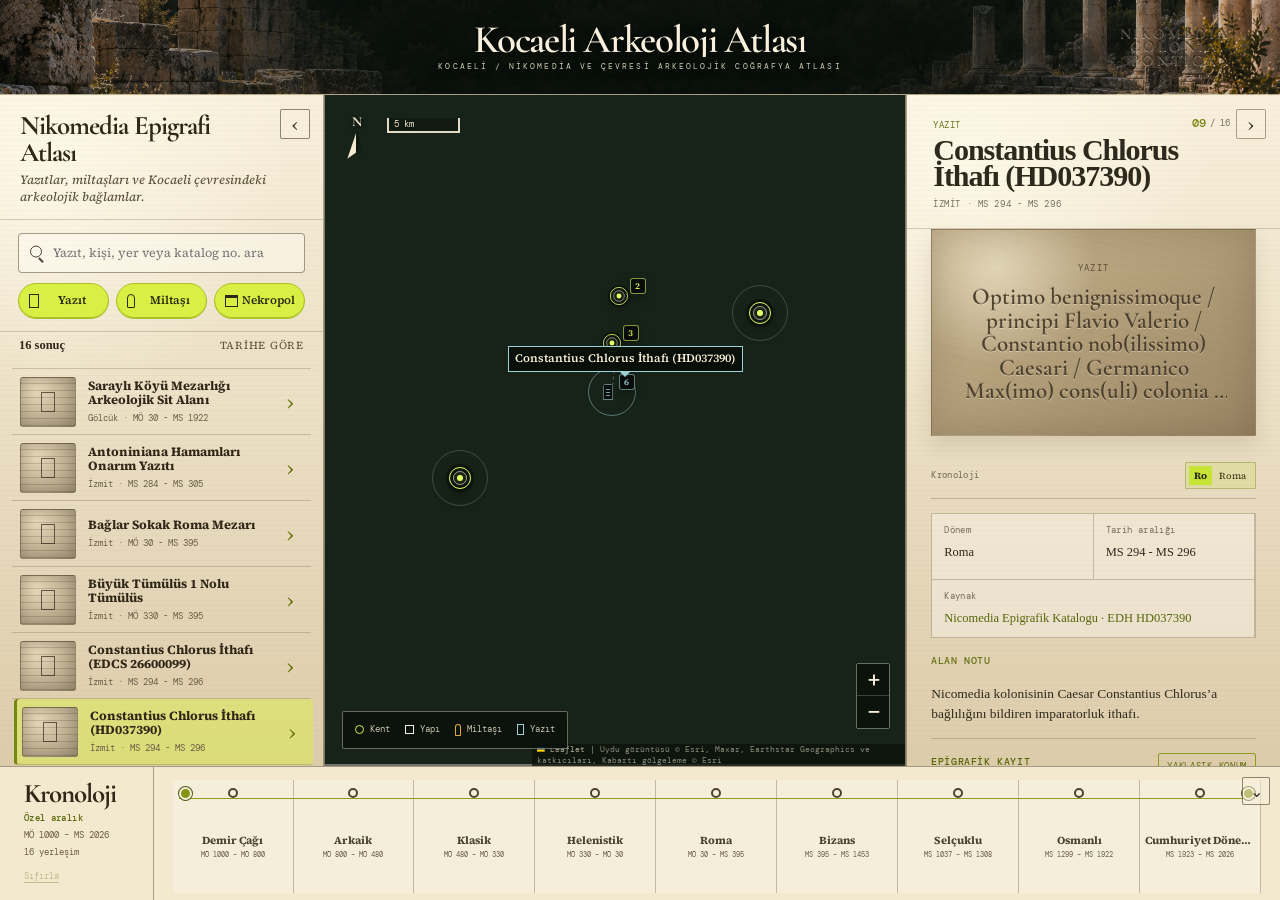
==== commit 4cd9e841: "Kocaeli atlasini referans duzenine gecir" ====
--- a/kocaeliarkeo/index.html
+++ b/kocaeliarkeo/index.html
@@ -13,8 +13,8 @@
     <meta name="theme-color" content="#0c1110" />
     <link rel="icon" href="/kocaeliarkeo/favicon.svg" type="image/svg+xml" />
     <title>Kocaeli Arkeoloji Atlası</title>
-    <script type="module" crossorigin src="/kocaeliarkeo/assets/index-DmrNrQJ2.js"></script>
-    <link rel="stylesheet" crossorigin href="/kocaeliarkeo/assets/index-VYjypj2F.css">
+    <script type="module" crossorigin src="/kocaeliarkeo/assets/index-BpAlo7-9.js"></script>
+    <link rel="stylesheet" crossorigin href="/kocaeliarkeo/assets/index-CzhOhy57.css">
   </head>
   <body>
     <div id="root"></div>
--- a/kocaeliarkeo/assets/index-CzhOhy57.css
+++ b/kocaeliarkeo/assets/index-CzhOhy57.css
@@ -0,0 +1 @@
+.leaflet-pane,.leaflet-tile,.leaflet-marker-icon,.leaflet-marker-shadow,.leaflet-tile-container,.leaflet-pane>svg,.leaflet-pane>canvas,.leaflet-zoom-box,.leaflet-image-layer,.leaflet-layer{position:absolute;top:0;left:0}.leaflet-container{overflow:hidden}.leaflet-tile,.leaflet-marker-icon,.leaflet-marker-shadow{-webkit-user-select:none;user-select:none;-webkit-user-drag:none}.leaflet-tile::selection{background:0 0}.leaflet-safari .leaflet-tile{image-rendering:-webkit-optimize-contrast}.leaflet-safari .leaflet-tile-container{-webkit-transform-origin:0 0;width:1600px;height:1600px}.leaflet-marker-icon,.leaflet-marker-shadow{display:block}.leaflet-container .leaflet-overlay-pane svg{max-width:none!important;max-height:none!important}.leaflet-container .leaflet-marker-pane img,.leaflet-container .leaflet-shadow-pane img,.leaflet-container .leaflet-tile-pane img,.leaflet-container img.leaflet-image-layer,.leaflet-container .leaflet-tile{width:auto;padding:0;max-width:none!important;max-height:none!important}.leaflet-container img.leaflet-tile{mix-blend-mode:plus-lighter}.leaflet-container.leaflet-touch-zoom{-ms-touch-action:pan-x pan-y;touch-action:pan-x pan-y}.leaflet-container.leaflet-touch-drag{-ms-touch-action:pinch-zoom;touch-action:none;touch-action:pinch-zoom}.leaflet-container.leaflet-touch-drag.leaflet-touch-zoom{-ms-touch-action:none;touch-action:none}.leaflet-container{-webkit-tap-highlight-color:transparent}.leaflet-container a{-webkit-tap-highlight-color:#33b5e566}.leaflet-tile{filter:inherit;visibility:hidden}.leaflet-tile-loaded{visibility:inherit}.leaflet-zoom-box{box-sizing:border-box;z-index:800;width:0;height:0}.leaflet-overlay-pane svg{-moz-user-select:none}.leaflet-pane{z-index:400}.leaflet-tile-pane{z-index:200}.leaflet-overlay-pane{z-index:400}.leaflet-shadow-pane{z-index:500}.leaflet-marker-pane{z-index:600}.leaflet-tooltip-pane{z-index:650}.leaflet-popup-pane{z-index:700}.leaflet-map-pane canvas{z-index:100}.leaflet-map-pane svg{z-index:200}.leaflet-vml-shape{width:1px;height:1px}.lvml{behavior:url(#default#VML);display:inline-block;position:absolute}.leaflet-control{z-index:800;pointer-events:visiblePainted;pointer-events:auto;position:relative}.leaflet-top,.leaflet-bottom{z-index:1000;pointer-events:none;position:absolute}.leaflet-top{top:0}.leaflet-right{right:0}.leaflet-bottom{bottom:0}.leaflet-left{left:0}.leaflet-control{float:left;clear:both}.leaflet-right .leaflet-control{float:right}.leaflet-top .leaflet-control{margin-top:10px}.leaflet-bottom .leaflet-control{margin-bottom:10px}.leaflet-left .leaflet-control{margin-left:10px}.leaflet-right .leaflet-control{margin-right:10px}.leaflet-fade-anim .leaflet-popup{opacity:0;transition:opacity .2s linear}.leaflet-fade-anim .leaflet-map-pane .leaflet-popup{opacity:1}.leaflet-zoom-animated{transform-origin:0 0}svg.leaflet-zoom-animated{will-change:transform}.leaflet-zoom-anim .leaflet-zoom-animated{-webkit-transition:-webkit-transform .25s cubic-bezier(0,0,.25,1);-moz-transition:-moz-transform .25s cubic-bezier(0,0,.25,1);transition:transform .25s cubic-bezier(0,0,.25,1)}.leaflet-zoom-anim .leaflet-tile,.leaflet-pan-anim .leaflet-tile{transition:none}.leaflet-zoom-anim .leaflet-zoom-hide{visibility:hidden}.leaflet-interactive{cursor:pointer}.leaflet-grab{cursor:-webkit-grab;cursor:-moz-grab;cursor:grab}.leaflet-crosshair,.leaflet-crosshair .leaflet-interactive{cursor:crosshair}.leaflet-popup-pane,.leaflet-control{cursor:auto}.leaflet-dragging .leaflet-grab,.leaflet-dragging .leaflet-grab .leaflet-interactive,.leaflet-dragging .leaflet-marker-draggable{cursor:move;cursor:-webkit-grabbing;cursor:-moz-grabbing;cursor:grabbing}.leaflet-marker-icon,.leaflet-marker-shadow,.leaflet-image-layer,.leaflet-pane>svg path,.leaflet-tile-container{pointer-events:none}.leaflet-marker-icon.leaflet-interactive,.leaflet-image-layer.leaflet-interactive,.leaflet-pane>svg path.leaflet-interactive,svg.leaflet-image-layer.leaflet-interactive path{pointer-events:visiblePainted;pointer-events:auto}.leaflet-container{outline-offset:1px;background:#ddd}.leaflet-container a{color:#0078a8}.leaflet-zoom-box{background:#ffffff80;border:2px dotted #38f}.leaflet-container{font-family:Helvetica Neue,Arial,Helvetica,sans-serif;font-size:.75rem;line-height:1.5}.leaflet-bar{border-radius:4px;box-shadow:0 1px 5px #000000a6}.leaflet-bar a{text-align:center;color:#000;background-color:#fff;border-bottom:1px solid #ccc;width:26px;height:26px;line-height:26px;text-decoration:none;display:block}.leaflet-bar a,.leaflet-control-layers-toggle{background-position:50%;background-repeat:no-repeat;display:block}.leaflet-bar a:hover,.leaflet-bar a:focus{background-color:#f4f4f4}.leaflet-bar a:first-child{border-top-left-radius:4px;border-top-right-radius:4px}.leaflet-bar a:last-child{border-bottom:none;border-bottom-right-radius:4px;border-bottom-left-radius:4px}.leaflet-bar a.leaflet-disabled{cursor:default;color:#bbb;background-color:#f4f4f4}.leaflet-touch .leaflet-bar a{width:30px;height:30px;line-height:30px}.leaflet-touch .leaflet-bar a:first-child{border-top-left-radius:2px;border-top-right-radius:2px}.leaflet-touch .leaflet-bar a:last-child{border-bottom-right-radius:2px;border-bottom-left-radius:2px}.leaflet-control-zoom-in,.leaflet-control-zoom-out{text-indent:1px;font:700 18px Lucida Console,Monaco,monospace}.leaflet-touch .leaflet-control-zoom-in,.leaflet-touch .leaflet-control-zoom-out{font-size:22px}.leaflet-control-layers{background:#fff;border-radius:5px;box-shadow:0 1px 5px #0006}.leaflet-control-layers-toggle{background-image:url([data-uri]);width:36px;height:36px}.leaflet-retina .leaflet-control-layers-toggle{background-image:url([data-uri]);background-size:26px 26px}.leaflet-touch .leaflet-control-layers-toggle{width:44px;height:44px}.leaflet-control-layers .leaflet-control-layers-list,.leaflet-control-layers-expanded .leaflet-control-layers-toggle{display:none}.leaflet-control-layers-expanded .leaflet-control-layers-list{display:block;position:relative}.leaflet-control-layers-expanded{color:#333;background:#fff;padding:6px 10px 6px 6px}.leaflet-control-layers-scrollbar{padding-right:5px;overflow:hidden scroll}.leaflet-control-layers-selector{margin-top:2px;position:relative;top:1px}.leaflet-control-layers label{font-size:1.08333em;display:block}.leaflet-control-layers-separator{border-top:1px solid #ddd;height:0;margin:5px -10px 5px -6px}.leaflet-default-icon-path{background-image:url([data-uri])}.leaflet-container .leaflet-control-attribution{background:#fffc;margin:0}.leaflet-control-attribution,.leaflet-control-scale-line{color:#333;padding:0 5px;line-height:1.4}.leaflet-control-attribution a{text-decoration:none}.leaflet-control-attribution a:hover,.leaflet-control-attribution a:focus{text-decoration:underline}.leaflet-attribution-flag{width:1em;height:.6669em;vertical-align:baseline!important;display:inline!important}.leaflet-left .leaflet-control-scale{margin-left:5px}.leaflet-bottom .leaflet-control-scale{margin-bottom:5px}.leaflet-control-scale-line{white-space:nowrap;box-sizing:border-box;text-shadow:1px 1px #fff;background:#fffc;border:2px solid #777;border-top:none;padding:2px 5px 1px;line-height:1.1}.leaflet-control-scale-line:not(:first-child){border-top:2px solid #777;border-bottom:none;margin-top:-2px}.leaflet-control-scale-line:not(:first-child):not(:last-child){border-bottom:2px solid #777}.leaflet-touch .leaflet-control-attribution,.leaflet-touch .leaflet-control-layers,.leaflet-touch .leaflet-bar{box-shadow:none}.leaflet-touch .leaflet-control-layers,.leaflet-touch .leaflet-bar{background-clip:padding-box;border:2px solid #0003}.leaflet-popup{text-align:center;margin-bottom:20px;position:absolute}.leaflet-popup-content-wrapper{text-align:left;border-radius:12px;padding:1px}.leaflet-popup-content{min-height:1px;margin:13px 24px 13px 20px;font-size:1.08333em;line-height:1.3}.leaflet-popup-content p{margin:1.3em 0}.leaflet-popup-tip-container{pointer-events:none;width:40px;height:20px;margin-top:-1px;margin-left:-20px;position:absolute;left:50%;overflow:hidden}.leaflet-popup-tip{pointer-events:auto;width:17px;height:17px;margin:-10px auto 0;padding:1px;transform:rotate(45deg)}.leaflet-popup-content-wrapper,.leaflet-popup-tip{color:#333;background:#fff;box-shadow:0 3px 14px #0006}.leaflet-container a.leaflet-popup-close-button{text-align:center;color:#757575;background:0 0;border:none;width:24px;height:24px;font:16px/24px Tahoma,Verdana,sans-serif;text-decoration:none;position:absolute;top:0;right:0}.leaflet-container a.leaflet-popup-close-button:hover,.leaflet-container a.leaflet-popup-close-button:focus{color:#585858}.leaflet-popup-scrolled{overflow:auto}.leaflet-oldie .leaflet-popup-content-wrapper{-ms-zoom:1}.leaflet-oldie .leaflet-popup-tip{-ms-filter:"progid:DXImageTransform.Microsoft.Matrix(M11=0.70710678, M12=0.70710678, M21=-0.70710678, M22=0.70710678)";width:24px;filter:progid:DXImageTransform.Microsoft.Matrix(M11=.707107, M12=.707107, M21=-.707107, M22=.707107);margin:0 auto}.leaflet-oldie .leaflet-control-zoom,.leaflet-oldie .leaflet-control-layers,.leaflet-oldie .leaflet-popup-content-wrapper,.leaflet-oldie .leaflet-popup-tip{border:1px solid #999}.leaflet-div-icon{background:#fff;border:1px solid #666}.leaflet-tooltip{color:#222;white-space:nowrap;-webkit-user-select:none;user-select:none;pointer-events:none;background-color:#fff;border:1px solid #fff;border-radius:3px;padding:6px;position:absolute;box-shadow:0 1px 3px #0006}.leaflet-tooltip.leaflet-interactive{cursor:pointer;pointer-events:auto}.leaflet-tooltip-top:before,.leaflet-tooltip-bottom:before,.leaflet-tooltip-left:before,.leaflet-tooltip-right:before{pointer-events:none;content:"";background:0 0;border:6px solid #0000;position:absolute}.leaflet-tooltip-bottom{margin-top:6px}.leaflet-tooltip-top{margin-top:-6px}.leaflet-tooltip-bottom:before,.leaflet-tooltip-top:before{margin-left:-6px;left:50%}.leaflet-tooltip-top:before{border-top-color:#fff;margin-bottom:-12px;bottom:0}.leaflet-tooltip-bottom:before{border-bottom-color:#fff;margin-top:-12px;margin-left:-6px;top:0}.leaflet-tooltip-left{margin-left:-6px}.leaflet-tooltip-right{margin-left:6px}.leaflet-tooltip-left:before,.leaflet-tooltip-right:before{margin-top:-6px;top:50%}.leaflet-tooltip-left:before{border-left-color:#fff;margin-right:-12px;right:0}.leaflet-tooltip-right:before{border-right-color:#fff;margin-left:-12px;left:0}@media print{.leaflet-control{-webkit-print-color-adjust:exact;print-color-adjust:exact}}:root{--lightningcss-light:initial;--lightningcss-dark: ;color-scheme:light;color:#1f2220;font-synthesis:none;text-rendering:optimizelegibility;-webkit-font-smoothing:antialiased;-moz-osx-font-smoothing:grayscale;--surface:#fffcf7c7;--surface-strong:#fffcf7f0;--surface-muted:#f6f0e6d1;--border:#60584526;--border-strong:#4f4a3e40;--text-main:#1f2220;--text-soft:#5c615d;--text-faint:#767a73;--accent:#3e5f55;--accent-soft:#8aa294;--shadow:0 18px 48px #584e3c1f;--radius-lg:28px;--radius-md:20px;--radius-sm:14px;background:radial-gradient(circle at 0 0,#dacdaf6b,#0000 28%),radial-gradient(circle at 100% 0,#95ad9d40,#0000 25%),linear-gradient(#f6f2ea 0%,#ede7dd 100%);font-family:Avenir Next,Segoe UI,sans-serif;font-weight:400;line-height:1.5}*{box-sizing:border-box}html,body,#root{min-height:100%;margin:0}body{min-height:100vh;overflow-x:hidden}a{color:inherit}button,input,select,textarea{font:inherit}button{cursor:pointer}.app-shell{min-height:100vh;padding:24px}.topbar{border:1px solid var(--border);border-radius:var(--radius-lg);-webkit-backdrop-filter:blur(12px);backdrop-filter:blur(12px);box-shadow:var(--shadow);background:linear-gradient(135deg,#fffbf4e0,#f6efe3b8);justify-content:space-between;align-items:flex-start;gap:24px;padding:20px 24px;display:flex}.brand-block{flex-direction:column;gap:8px;max-width:760px;display:flex}.brand-block h1,.hero-card h2,.section-head h3,.form-header h3,.detail-card h4{letter-spacing:-.02em;margin:0;font-family:Iowan Old Style,Palatino Linotype,Book Antiqua,serif;font-weight:700}.brand-copy,.hero-copy,.site-row p,.detail-summary{color:var(--text-soft);margin:0}.eyebrow{letter-spacing:.14em;text-transform:uppercase;color:var(--accent);margin:0 0 4px;font-size:.78rem}.topnav{flex-wrap:wrap;gap:10px;display:flex}.nav-link{color:var(--text-soft);border:1px solid #0000;border-radius:999px;padding:12px 18px;text-decoration:none;transition:all .18s}.nav-link:hover{border-color:var(--border);color:var(--text-main);background:#fff6}.nav-link-active{color:var(--text-main);background:#3e5f5524;border-color:#3e5f5538}.page-shell{padding-top:24px}.map-experience{background:#081216;width:100vw;height:100vh;position:relative;overflow:hidden}.fullscreen-map-surface{position:absolute;inset:0}.map-root-fullscreen{height:100vh;min-height:100vh}.map-overlay-shell{z-index:500;pointer-events:none;position:absolute;inset:0}.map-brand-chip,.map-filter-dock,.site-detail-panel,.chronology-dock,.map-empty-state{pointer-events:auto}.map-brand-chip{-webkit-backdrop-filter:blur(16px);backdrop-filter:blur(16px);color:#f7f3eaf2;background:#0a12159e;border:1px solid #efe7da24;border-radius:22px;align-items:center;gap:14px;padding:14px 16px;display:inline-flex;position:absolute;top:24px;left:24px;box-shadow:0 18px 48px #050c103d}.map-brand-chip strong{font-family:Iowan Old Style,Palatino Linotype,serif;font-size:1rem;display:block}.map-brand-kicker{letter-spacing:.14em;text-transform:uppercase;color:#e8dfcdad;margin:0 0 2px;font-size:.72rem}.map-filter-dock{-webkit-backdrop-filter:blur(16px);backdrop-filter:blur(16px);background:#0a12158a;border:1px solid #efe7da24;border-radius:24px;grid-template-columns:repeat(2,minmax(176px,.9fr)) auto;align-items:end;gap:10px;width:min(540px,100vw - 470px);padding:12px;display:grid;position:absolute;top:24px;left:50%;transform:translate(-50%);box-shadow:0 18px 48px #050c103d}.map-filter-field{flex-direction:column;gap:6px;min-width:0;display:flex}.map-filter-field span{letter-spacing:.12em;text-transform:uppercase;color:#e8dfcdad;padding-left:2px;font-size:.72rem}.map-filter-dock input,.map-filter-dock select{color:#f7f3eaf2;box-shadow:none;background:#fffcf714;border:1px solid #efe7da1f}.map-filter-dock input::placeholder{color:#e8dfcd7a}.map-filter-reset{color:#f7f3eaf0;background:#fffcf714;border:1px solid #efe7da24;border-radius:16px;min-height:46px;padding:0 16px;transition:all .18s}.map-filter-reset:hover{background:#fffcf724}.site-detail-panel{-webkit-backdrop-filter:blur(18px);backdrop-filter:blur(18px);background:#fbf7efe6;border:1px solid #efe7da24;border-radius:30px;width:min(392px,100vw - 48px);max-height:calc(100vh - 180px);position:absolute;top:24px;right:24px;overflow:auto;box-shadow:0 28px 70px #050c1047}.site-detail-close{z-index:2;min-height:34px;color:var(--text-soft);background:#fffcf7c7;border:1px solid #383a361f;border-radius:999px;padding:0 12px;position:absolute;top:16px;right:16px}.site-detail-media{background:linear-gradient(135deg,#657b752e,#394e5938);position:relative;overflow:hidden}.site-detail-media-gallery{padding:16px 16px 0}.site-detail-body{flex-direction:column;gap:18px;padding:22px 22px 24px;display:flex}.site-detail-head h2,.site-detail-summary h3{letter-spacing:-.02em;margin:0;font-family:Iowan Old Style,Palatino Linotype,serif}.site-detail-head h2{font-size:1.9rem;line-height:1.02}.site-detail-head{justify-content:space-between;align-items:flex-start;gap:12px;display:flex}.site-detail-kicker{letter-spacing:.14em;text-transform:uppercase;color:var(--accent);margin:0 0 6px;font-size:.76rem}.site-detail-grid{grid-template-columns:repeat(2,minmax(0,1fr));gap:12px;margin:0;display:grid}.site-detail-grid div{background:#ffffff94;border:1px solid #60584514;border-radius:18px;padding:12px 14px}.site-detail-grid dt{letter-spacing:.1em;text-transform:uppercase;color:var(--text-faint);margin-bottom:6px;font-size:.72rem}.site-detail-grid dd{color:var(--text-main);margin:0}.site-detail-grid a{color:var(--accent);text-decoration:none}.site-detail-summary{flex-direction:column;gap:8px;display:flex}.site-detail-summary p{color:var(--text-soft);margin:0}.site-detail-literature{flex-direction:column;gap:10px;display:flex}.site-detail-literature h3{margin:0;font-family:Iowan Old Style,Palatino Linotype,serif}.site-detail-literature-list{flex-direction:column;gap:10px;display:flex}.site-detail-literature-item{background:#ffffff9e;border:1px solid #60584514;border-radius:18px;flex-direction:column;gap:6px;padding:14px 16px;display:flex}.site-detail-literature-head{justify-content:space-between;align-items:flex-start;gap:12px;display:flex}.site-detail-literature-head strong{font-size:.96rem;line-height:1.35}.site-detail-literature-head span,.site-detail-literature-item p{color:var(--text-soft)}.site-detail-literature-item p{margin:0;font-size:.88rem}.site-detail-literature-item a{color:var(--accent);font-size:.88rem;text-decoration:none}.site-photo-gallery{flex-direction:column;gap:10px;display:flex}.site-photo-gallery-main-shell{background:linear-gradient(135deg,#596f6a3d,#394e5947);border-radius:24px;position:relative;overflow:hidden}.site-photo-gallery-main{width:100%;color:inherit;text-align:left;background:0 0;border:none;padding:0;display:block;position:relative}.site-photo-gallery-main:disabled{opacity:1;cursor:default}.site-photo-gallery-main img,.site-photo-gallery-empty{aspect-ratio:1.26;width:100%}.site-photo-gallery-main img{object-fit:cover;display:block}.site-photo-gallery-empty{color:#fffcf7d1;background:linear-gradient(135deg,#476059e6,#273a43e0);justify-content:center;align-items:center;display:flex}.site-photo-gallery-zoom{color:#f7f3eae6;-webkit-backdrop-filter:blur(10px);backdrop-filter:blur(10px);background:#08101470;border:1px solid #f5efe624;border-radius:999px;align-items:center;min-height:30px;padding:0 10px;font-size:.74rem;display:inline-flex;position:absolute;bottom:14px;right:14px}.site-photo-gallery-strip{grid-template-columns:repeat(auto-fit,minmax(54px,1fr));gap:8px;display:grid}.site-photo-gallery-thumb{background:#ffffff61;border:1px solid #60584514;border-radius:16px;padding:0;transition:all .18s;overflow:hidden}.site-photo-gallery-thumb img{aspect-ratio:1;object-fit:cover;width:100%;display:block}.site-photo-gallery-thumb.is-active{border-color:#3e5f553d;box-shadow:0 10px 22px #0c121424}.site-photo-gallery-caption{flex-direction:column;gap:6px;padding:0 2px 2px;display:flex}.site-photo-gallery-caption strong{font-family:Iowan Old Style,Palatino Linotype,serif;font-size:1rem;font-weight:600}.site-photo-gallery-caption p{color:var(--text-soft);margin:0;font-size:.92rem;line-height:1.45}.site-photo-gallery-meta{color:var(--text-faint);flex-wrap:wrap;gap:10px;font-size:.76rem;display:flex}.site-photo-gallery-meta a{color:var(--accent);text-decoration:none}.site-lightbox{z-index:980;-webkit-backdrop-filter:blur(18px);backdrop-filter:blur(18px);background:#050c10b8;place-items:center;padding:24px;display:grid;position:fixed;inset:0}.site-lightbox-card{background:#fbf7eff0;border:1px solid #efe7da1f;border-radius:28px;width:min(980px,100%);max-height:calc(100vh - 48px);position:relative;overflow:auto;box-shadow:0 28px 90px #0000004d}.site-lightbox-card img{object-fit:contain;background:#0e191e1f;width:100%;max-height:75vh;display:block}.site-lightbox-close{z-index:2;min-height:34px;color:var(--text-soft);background:#fffcf7e6;border:1px solid #383a361f;border-radius:999px;padding:0 12px;position:absolute;top:14px;right:14px}.site-lightbox-caption{padding:16px 18px 18px}.site-lightbox-caption strong{font-family:Iowan Old Style,Palatino Linotype,serif}.site-lightbox-caption p{color:var(--text-soft);margin:6px 0 0}.chronology-dock{justify-content:center;display:flex;position:absolute;bottom:24px;left:24px;right:24px}.chronology-floating{color:#f7f3eaf0;-webkit-backdrop-filter:blur(22px)saturate(118%);background:linear-gradient(#ffffff0f,#ffffff04),#09111447;border:1px solid #f3ece01a;border-radius:26px;width:min(780px,100vw - 56px);padding:13px 16px 12px;position:relative;overflow:hidden;box-shadow:inset 0 1px #ffffff14,0 18px 42px #050c102e}.chronology-floating:before{content:"";border-radius:inherit;pointer-events:none;background:linear-gradient(#ffffff0b,#0000 48%);position:absolute;inset:1px}.chronology-floating-head{flex-wrap:wrap;align-items:center;gap:8px;margin-bottom:10px;display:flex}.chronology-floating-label,.chronology-floating-period,.chronology-floating-range,.chronology-floating-count,.chronology-floating-reset{border-radius:999px;align-items:center;min-height:30px;padding:0 11px;display:inline-flex}.chronology-floating-label{color:#e8dfcdbd;letter-spacing:.12em;text-transform:uppercase;background:#ffffff08;border:1px solid #efe7da1a;font-size:.69rem}.chronology-floating-period{color:#faf4ecf0;background:#c4a27f14;border:1px solid #e0ccb11f}.chronology-floating-range,.chronology-floating-count{color:#f7f3eae6;background:#fffcf70e;border:1px solid #efe7da0f}.chronology-floating-reset{color:#f7f3eadb;background:#fffcf70d;border:1px solid #efe7da1a;margin-left:auto;transition:all .18s}.chronology-floating-reset:hover:not(:disabled){color:#f7f3eaf5;background:#fffcf717}.chronology-floating-reset:disabled{opacity:.34;cursor:not-allowed}.chronology-floating-track-shell{flex-direction:column;gap:9px;display:flex}.chronology-period-pills{flex-wrap:wrap;gap:8px;margin-bottom:12px;display:flex}.chronology-period-pill{color:#eee7dbc7;letter-spacing:.01em;background:#fffcf709;border:1px solid #efe7da14;border-radius:999px;min-height:30px;padding:0 12px;font-size:.76rem;transition:all .18s}.chronology-period-pill:hover{color:#f7f3eaeb;background:#fffcf714}.chronology-period-pill-active{color:#faf5edfa;background:#c4a27f24;border-color:#e0ccb138;box-shadow:inset 0 1px #ffffff0d}.chronology-floating-note{color:#e8dfcdb3;margin:10px 0 0;font-size:.79rem}.chronology-floating-mobile{border-radius:24px;width:min(100%,420px);padding:10px 12px;transition:padding .18s,transform .18s,box-shadow .18s,background .18s}.chronology-floating-mobile-head{justify-content:space-between;align-items:center;gap:10px;display:flex}.chronology-floating-mobile-copy{flex-direction:column;gap:3px;min-width:0;display:flex}.chronology-floating-mobile-period{color:#faf4ecf5;font-family:Iowan Old Style,Palatino Linotype,serif;font-size:1rem;line-height:1.05}.chronology-floating-mobile-range{color:#e8dfcdb8;font-size:.73rem}.chronology-floating-mobile-actions{flex-shrink:0;align-items:center;gap:8px;display:flex}.chronology-floating-toggle,.chronology-floating-reset-mobile{border-radius:999px;min-height:34px;padding:0 12px;font-size:.74rem}.chronology-floating-toggle{color:#f7f3eaeb;background:#fffcf714;border:1px solid #efe7da1f}.chronology-floating-reset-mobile{margin-left:0}.chronology-floating-mobile-meta{justify-content:space-between;align-items:center;gap:8px;margin-top:8px;display:flex}.chronology-floating-note-chip{color:#e8dfcdc2;background:#fffcf70a;border:1px solid #efe7da14;border-radius:999px;align-items:center;min-height:26px;padding:0 10px;font-size:.69rem;display:inline-flex}.chronology-floating-mobile-body{border-top:1px solid #efe7da14;margin-top:10px;padding-top:10px}.chronology-period-pills-mobile{scrollbar-width:none;flex-wrap:nowrap;gap:6px;margin-bottom:10px;padding-bottom:2px;overflow-x:auto}.chronology-period-pills-mobile::-webkit-scrollbar{display:none}.chronology-period-pills-mobile .chronology-period-pill{white-space:nowrap;flex:none;min-height:28px;padding:0 11px;font-size:.7rem}.chronology-floating-track-shell-mobile{gap:7px}.chronology-scale-mobile{font-size:.68rem}.chronology-floating.is-collapsed{padding-top:9px;padding-bottom:9px;box-shadow:inset 0 1px #ffffff14,0 12px 28px #050c1024}.chronology-floating.is-expanded{transform:translateY(-2px)}.map-empty-state{color:#f7f3eaf2;-webkit-backdrop-filter:blur(16px);backdrop-filter:blur(16px);background:#0a1215a3;border:1px solid #efe7da24;border-radius:18px;padding:12px 16px;position:absolute;top:96px;left:50%;transform:translate(-50%)}.admin-login-page{place-items:center;min-height:100vh;padding:24px;display:grid}.admin-login-card{border:1px solid var(--border);width:min(480px,100%);box-shadow:var(--shadow);-webkit-backdrop-filter:blur(14px);backdrop-filter:blur(14px);background:#fffcf7d1;border-radius:30px;padding:28px}.admin-login-head{flex-direction:column;gap:8px;margin-bottom:22px;display:flex}.admin-login-head h1{margin:0;font-family:Iowan Old Style,Palatino Linotype,serif}.admin-login-copy{color:var(--text-soft);margin:0}.admin-login-form{flex-direction:column;gap:16px;display:flex}.admin-login-error{color:#7a3434;background:#b3484814;border:1px solid #b348482e;border-radius:18px;padding:12px 14px}.admin-login-actions{flex-wrap:wrap;gap:12px;display:flex}.content-stack{flex-direction:column;gap:20px;display:flex}.public-page{gap:18px}.hero-card,.filter-card,.sidebar-card,.map-card,.admin-list-column,.admin-form-column{border:1px solid var(--border);border-radius:var(--radius-lg);background:var(--surface);box-shadow:var(--shadow);-webkit-backdrop-filter:blur(12px);backdrop-filter:blur(12px)}.hero-card{grid-template-columns:minmax(0,1.4fr) minmax(280px,.8fr);gap:24px;padding:26px;display:grid}.public-hero{background:linear-gradient(135deg,#fbf8f2eb,#efe9dfd6)}.stat-grid{grid-template-columns:repeat(auto-fit,minmax(132px,1fr));gap:12px;display:grid}.stat-card{border:1px solid var(--border);border-radius:var(--radius-md);background:#ffffff73;flex-direction:column;gap:2px;padding:18px;display:flex}.stat-card strong{font-family:Iowan Old Style,Palatino Linotype,serif;font-size:1.85rem}.stat-card span,.site-row-meta,.muted-chip,.popup-card span,.detail-card p,.detail-grid dd,.detail-grid dt{color:var(--text-soft)}.filter-card{align-items:end;gap:14px;padding:18px;display:flex}.filter-card-stack{flex-direction:column;align-items:stretch}.public-controls-card{border:1px solid var(--border);border-radius:var(--radius-lg);box-shadow:var(--shadow);-webkit-backdrop-filter:blur(12px);backdrop-filter:blur(12px);background:#fffcf7c7;flex-direction:column;gap:16px;padding:18px;display:flex}.public-filters-grid{grid-template-columns:minmax(0,1.35fr) repeat(2,minmax(180px,.5fr)) auto;align-items:end;gap:14px;display:grid}.chronology-card{background:linear-gradient(#f8f4ece0,#f1eadfbd);border:1px solid #6058451f;border-radius:24px;flex-direction:column;gap:16px;padding:18px 18px 16px;display:flex}.chronology-head,.chronology-foot{justify-content:space-between;align-items:flex-start;gap:16px;display:flex}.chronology-head h3{margin:0;font-family:Iowan Old Style,Palatino Linotype,serif;font-size:1.12rem}.chronology-summary{flex-wrap:wrap;justify-content:flex-end;gap:8px;display:flex}.chronology-range-chip,.chronology-result-chip{background:#ffffff9e;border:1px solid #6058451f;border-radius:999px;align-items:center;min-height:34px;padding:0 12px;display:inline-flex}.chronology-range-chip{color:var(--text-main)}.chronology-result-chip{color:var(--accent)}.chronology-track-shell{flex-direction:column;gap:10px;display:flex}.chronology-track{background:linear-gradient(90deg,#e5dac61f,#8da39724);border-radius:999px;height:8px;position:relative;overflow:hidden;box-shadow:inset 0 0 0 1px #ffffff0a}.chronology-track-active{background:linear-gradient(90deg,#b17b60e0,#548175e0);border-radius:999px;position:absolute;top:0;bottom:0;box-shadow:inset 0 1px #ffffff2e,0 0 18px #5481752e}.chronology-sliders{min-height:22px;position:relative}.chronology-slider{appearance:none;pointer-events:none;background:0 0;border:none;padding:0;position:absolute;inset:0}.chronology-slider::-webkit-slider-thumb{appearance:none;pointer-events:auto;background:linear-gradient(#f7f2e9fa,#dae7e0eb);border:1.5px solid #fffaf4eb;border-radius:50%;width:15px;height:15px;box-shadow:0 5px 14px #0710143d,0 0 0 4px #ffffff0a}.chronology-slider::-moz-range-thumb{pointer-events:auto;background:linear-gradient(#f7f2e9fa,#dae7e0eb);border:1.5px solid #fffaf4eb;border-radius:50%;width:15px;height:15px;box-shadow:0 5px 14px #0710143d,0 0 0 4px #ffffff0a}.chronology-slider::-webkit-slider-runnable-track{background:0 0;height:8px}.chronology-slider::-moz-range-track{background:0 0;height:8px}.chronology-scale{color:#e8dfcd9e;grid-template-columns:repeat(3,minmax(0,1fr));gap:12px;font-size:.74rem;display:grid}.chronology-scale span:nth-child(2){text-align:center}.chronology-scale span:last-child{text-align:right}.chronology-note{color:var(--text-soft);margin:0;font-size:.88rem}.chronology-reset{min-height:38px;padding:0 14px}.field-block{flex-direction:column;gap:8px;min-width:0;display:flex}.field-inline{gap:12px}.field-grow{flex:1}.field-span-2{grid-column:span 2}.field-block span{color:var(--text-soft);font-size:.86rem}input,select,textarea{border:1px solid var(--border);width:100%;color:var(--text-main);background:#ffffffad;border-radius:16px;padding:13px 14px;transition:border-color .16s,box-shadow .16s}input:focus,select:focus,textarea:focus{border-color:#3e5f5580;outline:none;box-shadow:0 0 0 4px #3e5f551f}textarea{resize:vertical}.primary-button,.ghost-button,.danger-button{border:1px solid var(--border);border-radius:999px;justify-content:center;align-items:center;gap:8px;min-height:46px;padding:0 18px;transition:all .18s;display:inline-flex}.primary-button{color:#f8faf7;background:linear-gradient(135deg,#406056,#2f443d);border-color:#2f443d4d}.primary-button:hover{transform:translateY(-1px);box-shadow:0 16px 28px #2f443d33}.ghost-button{color:var(--text-main);background:#ffffff8a}.ghost-button:hover{border-color:var(--border-strong);background:#ffffffd9}.danger-button{color:#7a2f2f;background:#b3484814;border-color:#b3484833}.danger-button:hover{background:#b3484824}.primary-button:disabled,.ghost-button:disabled,.danger-button:disabled{cursor:not-allowed;opacity:.45}.public-shell{grid-template-columns:minmax(0,1fr) minmax(320px,420px);gap:20px;min-height:calc(100vh - 280px);display:grid}.sidebar-card{flex-direction:column;gap:18px;min-height:100%;padding:18px;display:flex}.sidebar-section{flex-direction:column;gap:14px;min-height:0;display:flex}.sidebar-list{flex:1}.section-head{justify-content:space-between;align-items:center;gap:16px;display:flex}.detail-card,.empty-card,.notice-card,.photo-preview-card{border:1px solid var(--border);background:#ffffff85;border-radius:22px;padding:18px}.public-sidebar{background:linear-gradient(#fffcf7e0,#f3ece2cc)}.detail-header{justify-content:space-between;align-items:flex-start;gap:16px;margin-bottom:16px;display:flex}.detail-title-block{flex-direction:column;gap:4px;display:flex}.detail-grid{grid-template-columns:repeat(2,minmax(0,1fr));gap:14px;margin:0;display:grid}.detail-grid-atlas{margin-bottom:12px}.detail-grid dt{text-transform:uppercase;letter-spacing:.08em;margin-bottom:6px;font-size:.8rem}.detail-grid dd{margin:0}.detail-photo{object-fit:cover;background:#e6e0d4b3;border-radius:20px;width:100%;max-height:260px;margin-top:16px;display:block}.photo-placeholder{text-align:center;color:var(--text-faint);background:#f7f1e8b3;border:1px dashed #60584547;border-radius:20px;margin-top:16px;padding:28px 18px}.source-link{color:var(--accent);margin-top:16px;text-decoration:none;display:inline-flex}.gallery-preview-card{flex-direction:column;gap:12px;display:flex}.gallery-preview-card .site-photo-gallery-main{cursor:default}.gallery-editor{flex-direction:column;gap:16px;display:flex}.gallery-editor-head{justify-content:space-between;align-items:flex-start;gap:16px;display:flex}.gallery-editor-head h4{margin:4px 0 0;font-family:Iowan Old Style,Palatino Linotype,serif;font-size:1.18rem}.gallery-editor-actions{align-items:center;gap:10px;display:flex}.gallery-editor-file-input{display:none}.gallery-editor-add-card,.gallery-editor-item,.gallery-editor-recovery-card{background:#ffffff85;border:1px solid #60584514;border-radius:22px}.gallery-editor-add-card{padding:18px}.gallery-editor-add-grid,.gallery-editor-item-grid{grid-template-columns:repeat(2,minmax(0,1fr));gap:14px;display:grid}.gallery-editor-add-actions{flex-wrap:wrap;align-items:center;gap:12px;margin-top:14px;display:flex}.gallery-editor-error{color:#7a3434;font-size:.84rem}.gallery-editor-list{flex-direction:column;gap:14px;display:flex}.gallery-editor-head-compact h4{font-size:1rem}.gallery-editor-recovery-card{padding:18px}.gallery-editor-recovery-list{flex-direction:column;gap:12px;display:flex}.gallery-editor-recovery-item{background:#fffcf794;border:1px solid #60584514;border-radius:18px;grid-template-columns:92px minmax(0,1fr) auto;align-items:center;gap:14px;padding:12px;display:grid}.gallery-editor-recovery-item img{aspect-ratio:1;object-fit:cover;border-radius:14px;width:100%;display:block}.gallery-editor-recovery-body{flex-direction:column;gap:4px;min-width:0;display:flex}.gallery-editor-recovery-body strong,.gallery-editor-recovery-body span{text-overflow:ellipsis;white-space:nowrap;overflow:hidden}.gallery-editor-recovery-body span{color:var(--text-soft);font-size:.84rem}.gallery-editor-item{grid-template-columns:168px minmax(0,1fr);gap:18px;padding:18px;display:grid}.gallery-editor-item-preview{background:#e7e0d5d1;border-radius:18px;position:relative;overflow:hidden}.gallery-editor-item-preview img{aspect-ratio:1;object-fit:cover;width:100%;display:block}.gallery-editor-cover-chip{min-height:28px;color:var(--text-main);background:#fffcf7e6;border:1px solid #6058451a;border-radius:999px;align-items:center;padding:0 10px;font-size:.74rem;display:inline-flex;position:absolute;bottom:10px;left:10px}.gallery-editor-item-body{flex-direction:column;gap:14px;min-width:0;display:flex}.gallery-editor-item-actions{flex-wrap:wrap;gap:10px;display:flex}.detail-meta-list{grid-template-columns:repeat(3,minmax(0,1fr));gap:12px;margin-top:16px;display:grid}.detail-meta-item{background:#ffffff94;border:1px solid #6058451a;border-radius:18px;flex-direction:column;gap:4px;padding:12px 14px;display:flex}.detail-meta-item span{text-transform:uppercase;letter-spacing:.08em;color:var(--text-faint);font-size:.78rem}.detail-meta-item strong{color:var(--text-main);font-size:.94rem}.result-list{flex-direction:column;gap:12px;min-height:0;padding-right:4px;display:flex;overflow-y:auto}.site-row,.admin-row{text-align:left;border:1px solid var(--border);background:#ffffff7a;border-radius:22px;width:100%;padding:16px;transition:all .18s}.site-row:hover,.admin-row:hover{border-color:var(--border-strong);background:#ffffffb8;transform:translateY(-1px)}.site-row-active,.admin-row-active{background:#e2ebe6e6;border-color:#3e5f5561}.site-row-head,.admin-row-head,.admin-row-foot{justify-content:space-between;align-items:center;gap:12px;display:flex}.admin-row-foot{align-items:flex-start}.site-row p{-webkit-line-clamp:3;-webkit-box-orient:vertical;margin:10px 0 0;display:-webkit-box;overflow:hidden}.period-badge{background:color-mix(in srgb, var(--period-accent) 50%, white);color:#2a2d2b;white-space:nowrap;border-radius:999px;align-items:center;gap:10px;min-height:36px;padding:6px 10px 6px 6px;font-size:.9rem;display:inline-flex}.period-badge-compact{gap:8px;font-size:.82rem}.period-chip{background:var(--period-fill);min-width:28px;height:28px;color:var(--period-text);letter-spacing:.02em;border-radius:999px;justify-content:center;align-items:center;padding:0 8px;font-weight:700;display:inline-flex}.map-card{min-height:100%;position:relative;overflow:hidden}.map-card-atlas{background:#0d1618;border-color:#2835363d}.map-card-atlas:before{content:"";pointer-events:none;z-index:360;background:linear-gradient(#060e1214,#060e1238),radial-gradient(circle,#0000 54%,#060e123d 100%);position:absolute;inset:0}.map-root{height:100%;min-height:600px}.map-card-atlas .map-root{min-height:720px}.map-hud{z-index:450;border:1px solid var(--border);background:#f9f4ebeb;border-radius:999px;align-items:center;gap:8px;padding:10px 14px;display:flex;position:absolute;top:18px;left:18px;box-shadow:0 14px 30px #121e213d}.map-hud-count{align-items:center;gap:8px;display:flex}.map-hud-style{min-height:28px;color:var(--accent);background:#3e5f551f;border:1px solid #3e5f5524;border-radius:999px;align-items:center;padding:0 10px;font-size:.8rem;display:inline-flex}.map-style-card{z-index:450;border:1px solid var(--border);-webkit-backdrop-filter:blur(12px);backdrop-filter:blur(12px);background:#fffcf7ed;border-radius:22px;flex-direction:column;gap:12px;width:min(270px,100% - 36px);padding:14px;display:flex;position:absolute;top:18px;right:18px;box-shadow:0 18px 34px #584e3c2e}.map-style-head{flex-direction:column;gap:3px;display:flex}.map-style-head strong{font-size:.92rem}.map-style-head span{color:var(--text-soft);font-size:.82rem}.map-style-toggle{grid-template-columns:repeat(2,minmax(0,1fr));gap:8px;display:grid}.map-style-note{color:var(--text-soft);background:#3e5f5512;border-radius:16px;padding:10px 12px;font-size:.8rem;line-height:1.45}.map-style-button{border:1px solid var(--border);min-height:40px;color:var(--text-soft);background:#ffffffb3;border-radius:999px;padding:0 14px;transition:all .18s}.map-style-button:hover{border-color:var(--border-strong);color:var(--text-main)}.map-style-button-active{color:var(--text-main);background:linear-gradient(135deg,#3e5f5529,#87a39724);border-color:#3e5f553d;box-shadow:inset 0 0 0 1px #3e5f550f}.map-empty{z-index:450;border:1px solid var(--border);background:#fffcf7eb;border-radius:18px;max-width:260px;padding:14px 16px;position:absolute;bottom:18px;right:18px}.map-caption{z-index:450;color:#f6f1e7f0;-webkit-backdrop-filter:blur(12px);backdrop-filter:blur(12px);background:#0a13179e;border:1px solid #ede4d12e;border-radius:18px;flex-direction:column;gap:4px;max-width:320px;padding:14px 16px;display:flex;position:absolute;bottom:18px;left:18px}.map-caption strong{font-size:.92rem}.map-caption span{color:#f0ebe0c7;font-size:.82rem;line-height:1.45}.popup-card{flex-direction:column;gap:4px;min-width:180px;display:flex}.popup-card-atlas strong{font-size:.98rem}.site-marker-frame{background:0 0;border:none}.site-marker{background:radial-gradient(circle at 30% 30%, color-mix(in srgb, var(--marker-fill) 75%, white), var(--marker-fill));border:2px solid #fffbf5eb;border-radius:50%;width:34px;height:34px;position:relative;transform:none;box-shadow:0 0 0 6px #fffbf514,0 10px 24px #050e124d}.site-marker span{color:var(--marker-text);justify-content:center;align-items:center;font-size:.72rem;font-weight:700;display:flex;position:absolute;inset:0;transform:none}.site-marker:after{content:"";border:1px solid #ffffff2e;border-radius:50%;position:absolute;inset:-6px}.site-marker.is-active{transform:scale(1.08);box-shadow:0 0 0 8px #fffbf51f,0 16px 32px #07101457}.leaflet-tooltip.settlement-label{color:#f7f3eaf5;letter-spacing:.01em;white-space:nowrap;background:#08101485;border:1px solid #f8f4eb1f;border-radius:999px;padding:7px 11px;font-family:Iowan Old Style,Palatino Linotype,serif;font-size:.84rem;box-shadow:0 12px 28px #060e122e}.leaflet-tooltip-top.settlement-label:before{border-top-color:#0b14178f}.leaflet-tooltip.settlement-label-active{color:#202423;background:#f6f0e4f0}.leaflet-tooltip-top.settlement-label-active:before{border-top-color:#f6f0e4f0}.admin-page .admin-shell{grid-template-columns:minmax(320px,380px) minmax(0,1fr);gap:20px;min-height:calc(100vh - 320px);display:grid}.admin-list-column,.admin-form-column{flex-direction:column;min-height:0;display:flex}.admin-list-column{gap:16px;padding:18px}.admin-form-column{gap:18px;padding:22px;overflow-y:auto}.admin-toolbar{flex-wrap:wrap;gap:12px;display:flex}.admin-list{flex-direction:column;gap:12px;min-height:0;padding-right:4px;display:flex;overflow-y:auto}.status-pill{border:1px solid #0000;border-radius:999px;align-items:center;min-height:28px;padding:0 10px;font-size:.78rem;display:inline-flex}.status-yayinda{color:#355f47;background:#55a06e1f;border-color:#55a06e2e}.status-gizli{color:#775a21;background:#b592431f;border-color:#b592432e}.status-silindi{color:#7a3434;background:#b348481a;border-color:#b3484826}.review-pill-group,.review-summary-grid{flex-wrap:wrap;gap:8px;display:flex}.review-pill-group{justify-content:flex-end}.review-pill,.review-state{color:#775a21;background:#b592431f;border:1px solid #b5924338;border-radius:999px;align-items:center;min-height:28px;padding:0 10px;font-size:.78rem;display:inline-flex}.review-pill-strong{color:#325c72;background:#4d819c1f;border-color:#4d819c38}.review-summary-card{background:#fff9eee0;border:1px solid #b592432e;border-radius:22px;padding:16px 18px}.review-state-ok{color:#355f47;background:#55a06e1f;border-color:#55a06e2e}.chronology-admin-card{background:#f3f8fad1;border:1px solid #4d819c24;border-radius:20px;gap:12px;padding:14px 16px}.chronology-admin-head{justify-content:space-between;align-items:flex-start;gap:12px;display:flex}.chronology-admin-head span{color:var(--text-soft);font-size:.78rem;display:block}.chronology-admin-head strong{color:var(--text-main);margin-top:4px;display:block}.form-header{justify-content:space-between;align-items:flex-start;gap:14px;display:flex}.muted-chip{border:1px solid var(--border);background:#ffffff8a;border-radius:999px;align-items:center;min-height:34px;padding:0 12px;display:inline-flex}.notice-card{color:var(--accent);background:#e2ebe6e6;border-color:#3e5f552e}.form-grid{grid-template-columns:repeat(2,minmax(0,1fr));gap:16px;display:grid}.double-field{grid-template-columns:repeat(2,minmax(0,1fr));gap:12px;display:grid}.form-actions{flex-wrap:wrap;gap:12px;display:flex}.literature-editor{border:1px solid var(--border);border-radius:var(--radius-lg);box-shadow:var(--shadow);background:#fffcf7d1;flex-direction:column;gap:16px;padding:22px;display:flex}.literature-editor-list{flex-direction:column;gap:14px;display:flex}.literature-editor-item{background:#ffffff8f;border:1px solid #6058451a;border-radius:22px;flex-direction:column;gap:12px;padding:16px 18px;display:flex}.literature-editor-item-muted{opacity:.68}.literature-editor-head{justify-content:space-between;align-items:flex-start;gap:14px;display:flex}.literature-editor-head strong{font-size:1rem;line-height:1.42;display:block}.literature-editor-head p{color:var(--text-soft);margin:6px 0 0;font-size:.88rem}.literature-editor-badges{flex-wrap:wrap;justify-content:flex-end;gap:8px;display:flex}.literature-status{border:1px solid #0000;border-radius:999px;align-items:center;min-height:28px;padding:0 10px;font-size:.78rem;display:inline-flex}.literature-status-kabul{color:#355f47;background:#55a06e1f;border-color:#55a06e2e}.literature-status-oneri{color:#3d514d;background:#758e871f;border-color:#758e872e}.literature-status-reddedildi{color:#7a3434;background:#b348481a;border-color:#b3484826}.literature-editor-meta{grid-template-columns:repeat(2,minmax(0,1fr));gap:10px;margin:0;display:grid}.literature-editor-meta div{background:#fffcf794;border:1px solid #60584514;border-radius:16px;padding:10px 12px}.literature-editor-meta dt{letter-spacing:.1em;text-transform:uppercase;color:var(--text-faint);margin-bottom:4px;font-size:.72rem}.literature-editor-meta dd{color:var(--text-main);overflow-wrap:anywhere;margin:0;font-size:.88rem}.literature-editor-summary{color:var(--text-soft);margin:0;font-size:.92rem;line-height:1.55}.literature-editor-actions{flex-wrap:wrap;gap:10px;display:flex}.leaflet-container{background:#0f181b;font-family:Avenir Next,Segoe UI,sans-serif}.leaflet-popup-content-wrapper,.leaflet-popup-tip{background:#fffcf7f5}.leaflet-control-attribution{border-top-left-radius:10px;background:#fffcf7d9!important}.leaflet-control-attribution,.leaflet-control-attribution a{color:var(--text-soft)}@media (width<=1080px){.hero-card,.public-shell,.admin-page .admin-shell,.public-filters-grid,.detail-meta-list{grid-template-columns:1fr}.public-shell,.admin-page .admin-shell{min-height:auto}.map-filter-dock{width:min(540px,100vw - 48px);top:88px}.site-detail-panel{max-height:calc(100vh - 340px);top:156px}.gallery-editor-item,.gallery-editor-recovery-item{grid-template-columns:1fr}.sidebar-card,.admin-list-column,.admin-form-column{min-height:auto}.map-root{min-height:520px}.map-card-atlas .map-root{min-height:620px}.map-caption{max-width:260px}}@media (width<=780px){.app-shell{padding:16px}.site-detail-head,.gallery-editor-head,.literature-editor-head,.gallery-editor-add-grid,.gallery-editor-item-grid,.site-detail-grid,.literature-editor-meta,.form-grid,.detail-grid,.double-field{grid-template-columns:1fr}.site-detail-head,.gallery-editor-head,.literature-editor-head{flex-direction:column}.topbar{flex-direction:column;padding:18px}.filter-card,.admin-toolbar,.form-actions,.chronology-head,.chronology-foot{flex-direction:column}.stat-grid,.form-grid,.detail-grid,.double-field{grid-template-columns:1fr}.field-span-2{grid-column:auto}.map-root{min-height:460px}.map-card-atlas .map-root{min-height:520px}.map-brand-chip{justify-content:space-between;top:16px;left:16px;right:16px}.map-filter-dock{grid-template-columns:1fr;width:auto;top:92px;left:16px;right:16px;transform:none}.site-detail-panel{width:auto;max-height:52vh;inset:auto 16px 92px}.site-detail-grid{grid-template-columns:1fr}.chronology-dock{right:16px;bottom:max(12px, env(safe-area-inset-bottom,0px));left:16px}.chronology-floating{width:100%;padding:12px 12px 11px}.chronology-floating-head{gap:8px}.chronology-floating-reset{margin-left:0}.chronology-floating-mobile{background:linear-gradient(#ffffff0e,#ffffff03),#0911143d;border-radius:22px;width:100%;max-width:none;padding:8px 10px;box-shadow:inset 0 1px #ffffff14,0 12px 26px #050c1024}.chronology-floating-mobile-head{gap:8px}.chronology-floating-mobile-copy{gap:2px}.chronology-floating-label{min-height:24px;padding:0 8px;font-size:.62rem}.chronology-floating-mobile-period{font-size:.9rem}.chronology-floating-mobile-range{font-size:.68rem}.chronology-floating-mobile-actions{gap:6px}.chronology-floating-toggle,.chronology-floating-reset-mobile{min-height:30px;padding:0 10px;font-size:.7rem}.chronology-floating-mobile-meta{margin-top:6px}.chronology-floating-count{color:#f7f3ead1;background:0 0;border:none;min-height:24px;padding:0;font-size:.76rem}.chronology-floating-note-chip{min-height:24px;padding:0 8px;font-size:.64rem}.chronology-floating-mobile-body{margin-top:8px;padding-top:8px}.chronology-period-pills-mobile{margin-bottom:8px;margin-right:-2px;padding-bottom:0}.chronology-period-pills-mobile .chronology-period-pill{min-height:26px;padding:0 10px;font-size:.68rem}.chronology-floating-track-shell-mobile .chronology-track{height:6px}.chronology-floating-track-shell-mobile .chronology-slider::-webkit-slider-thumb{width:14px;height:14px}.chronology-floating-track-shell-mobile .chronology-slider::-moz-range-thumb{width:14px;height:14px}.chronology-scale-mobile{gap:8px;font-size:.64rem}.chronology-floating.is-collapsed{padding-top:8px;padding-bottom:8px}.map-hud{padding:10px 12px;top:14px;left:14px}.map-empty{max-width:none;bottom:14px;left:14px;right:14px}.map-caption{max-width:none;bottom:72px;left:14px;right:14px}.map-empty-state{top:150px;left:16px;right:16px;transform:none}}.map-experience{--atlas-ink:#172019;--atlas-surface:#ede0bef7;--atlas-paper:#2b281d;--atlas-muted:#352f21ad;--atlas-line:#42392559;--atlas-line-strong:#4239258f;--atlas-acid:#cce830;background:#203021}.map-experience:before{z-index:410;opacity:.2;background-image:linear-gradient(90deg,#0000 calc(25% - .5px),#e7dfb421 25%,#0000 calc(25% + .5px)),linear-gradient(90deg,#0000 calc(50% - .5px),#e7dfb421 50%,#0000 calc(50% + .5px)),linear-gradient(#0000 calc(50% - .5px),#e7dfb41a 50%,#0000 calc(50% + .5px));inset:44px 0 0}.map-experience:after{z-index:415;background:radial-gradient(circle at 54% 42%,#0000 35%,#0d180e1f 67%,#090f098a 100%),linear-gradient(#050c072e,#0000 20% 76%,#050c078f);inset:44px 0 0}.atlas-top-rail{background:#151e14f0;border-bottom-color:#d3c49359;grid-template-columns:auto 1px 1fr auto;min-height:44px;padding:0 12px}.atlas-signature{color:#efe4bd;letter-spacing:.01em;font-family:Georgia,serif;font-size:.7rem}.atlas-top-divider{background:#d3c49366;height:18px;margin:0 12px}.atlas-navigation{gap:18px}.atlas-navigation a{color:#efe4bdd1;font-family:Georgia,serif;font-size:.64rem}.atlas-contact-button{color:#efe4bd;border-color:#cce830d9;min-height:25px;padding:0 8px;font-size:.59rem}.atlas-hero,.atlas-field-cards{display:none}.atlas-research-panel{z-index:430;color:#2b281d;pointer-events:auto;background:linear-gradient(90deg,#533c201f 1px,#0000 1px) 0 0/5px 5px,linear-gradient(#fff9dbfa,#d7c395fa);border:1px solid #4b3e23ad;border-radius:3px;width:min(236px,100vw - 40px);position:absolute;top:61px;bottom:116px;left:12px;overflow:hidden;box-shadow:0 12px 36px #00000052}.atlas-research-title{border-bottom:1px solid #4239254d;gap:2px;padding:12px 13px 9px;display:grid}.atlas-research-title span{color:#3d3b21;font-family:Georgia,serif;font-size:1rem;font-weight:700}.atlas-research-title strong{color:#2d2b1dbf;font-family:Georgia,serif;font-size:.64rem;font-style:italic;font-weight:400}.atlas-research-panel .atlas-search{margin:9px 10px;display:block}.atlas-research-panel .atlas-search input{color:#2b281d;background:#fffce38c;border:1px solid #42392578;border-radius:2px;width:100%;min-height:27px;padding:0 8px;font-family:Georgia,serif;font-size:.62rem}.atlas-research-panel .atlas-search input:focus{border-color:#71801a;outline:1px solid #71801a}.atlas-research-panel .atlas-toggle-list{border-top:1px solid #42392542;margin:0 10px}.atlas-research-panel .atlas-toggle-list label{color:#302c1d;border-bottom-color:#4239252e;min-height:27px;font-family:Georgia,serif;font-size:.64rem}.atlas-research-panel .atlas-toggle-list input{background:#44371e21;border-color:#42392580;width:24px;height:14px}.atlas-research-panel .atlas-toggle-list input:after{background:#565139;width:8px;height:8px;margin:2px}.atlas-research-panel .atlas-toggle-list input:checked{background:#c6df3e;border-color:#748215}.atlas-research-panel .atlas-toggle-list input:checked:after{background:#31331a;transform:translate(8px)}.atlas-research-panel .atlas-record-list-head{color:#3d3b21;justify-content:space-between;align-items:baseline;padding:10px 13px 5px;display:flex}.atlas-research-panel .atlas-record-list-head span{font-family:Georgia,serif;font-size:.77rem}.atlas-research-panel .atlas-record-list-head b{color:#637115;font-size:.66rem}.atlas-research-panel .atlas-record-list{max-height:calc(100% - 204px);padding:0 7px 9px}.atlas-research-panel .atlas-record-list button{color:#2b281d;border-bottom-color:#42392538;min-height:43px;padding:6px 7px}.atlas-research-panel .atlas-record-list button:hover,.atlas-research-panel .atlas-record-list button.is-selected{background:#707e1926;border-radius:2px;box-shadow:inset 3px 0 #788918}.atlas-research-panel .atlas-record-list strong{color:#272419;font-family:Georgia,serif;font-size:.65rem}.atlas-research-panel .atlas-record-list small{color:#302c1db3;font-size:.56rem}.atlas-research-panel .atlas-record-list b{color:#617116}.atlas-research-panel .atlas-record-symbol{width:9px;height:9px;box-shadow:none;border-color:#75871a}.map-experience .site-detail-panel{color:#2b281d;scrollbar-color:#5e563080 transparent;background:linear-gradient(90deg,#533c2017 1px,#0000 1px) 0 0/5px 5px,linear-gradient(#fef7dafa,#decb9ffa);border:1px solid #4b3e23ad;border-radius:3px;width:min(310px,100vw - 300px);top:61px;bottom:116px;right:12px;box-shadow:0 12px 36px #00000052}.site-detail-register{color:#2b281da8;border-bottom-color:#4239254d;font-family:Georgia,serif;font-size:.55rem}.site-detail-register strong{color:#647617}.site-detail-title-row{padding:15px 16px 13px}.site-detail-title-row h2{color:#2a271b;letter-spacing:-.04em;font-family:Georgia,serif;font-size:clamp(1.35rem,2vw,1.85rem)}.map-experience .site-detail-kicker{color:#647617;font-size:.56rem}.site-detail-location{color:#2b281db3;font-size:.6rem}.map-experience .site-detail-close{color:#3c3927;border-color:#42392573;border-radius:2px;width:27px;height:27px;min-height:27px}.map-experience .site-photo-gallery-main-shell{background:#c7b998;border-color:#42392559;border-radius:2px}.map-experience .site-detail-head{border-bottom-color:#4239254d;padding-bottom:9px}.site-detail-section-label{color:#2b281dad;font-size:.55rem}.map-experience .period-badge{color:#3a3b1b;background:#c4dc332e;border-color:#63711661;border-radius:2px;font-size:.58rem}.map-experience .site-detail-grid{border-color:#42392545}.map-experience .site-detail-grid div{background:#fffce338;border-bottom-color:#42392545;border-right-color:#42392545;min-height:59px}.map-experience .site-detail-grid dt{color:#2b281da1;font-size:.52rem}.map-experience .site-detail-grid dd{color:#2b281d;font-family:Georgia,serif;font-size:.7rem}.map-experience .site-detail-summary h3,.map-experience .site-detail-literature h3{color:#5c6e16;font-size:.56rem}.map-experience .site-detail-summary p{color:#2b281ddb;font-family:Georgia,serif;font-size:.73rem;line-height:1.48}.map-experience .site-detail-literature-item{background:#fffce340;border-color:#42392542;border-radius:2px}.map-experience .site-detail-literature-head strong{color:#2d2a1e;font-family:Georgia,serif;font-size:.7rem}.map-experience .site-detail-literature-head span,.map-experience .site-detail-literature-item p{color:#2b281dab}.map-experience .chronology-dock{bottom:12px;left:12px;right:12px}.map-experience .chronology-floating{color:#302c1d;background:#efe2bdf0;border-color:#4b3e238c;border-radius:2px;width:100%;padding:7px 10px 8px;box-shadow:0 10px 28px #00000040}.map-experience .chronology-floating:before{background:0 0}.map-experience .chronology-floating-head{gap:9px;margin-bottom:4px}.map-experience .chronology-floating-label{color:#5f6f15}.map-experience .chronology-floating-range,.map-experience .chronology-floating-count{color:#302c1db8}.map-experience .chronology-floating-reset{color:#554d32}.map-experience .chronology-period-pills{margin-bottom:4px}.map-experience .chronology-period-pill{color:#302c1db8;font-size:.56rem}.map-experience .chronology-period-pill:after{background:#4239254f}.map-experience .chronology-period-pill-active{color:#5f7114}.map-experience .chronology-period-pill-active:after{background:#788918}.map-experience .chronology-track{background:#42392547}.map-experience .chronology-track-active{box-shadow:none;background:#b5ce22}@media (width<=780px){.atlas-top-rail{min-height:40px;padding:0 8px}.atlas-top-divider,.atlas-navigation{display:none}.atlas-contact-button{margin-left:auto}.atlas-research-panel{width:min(210px,100vw - 16px);top:52px;bottom:109px;left:8px}.map-experience .site-detail-panel{display:none}.atlas-research-panel .atlas-record-list{max-height:calc(100% - 192px)}.map-experience .chronology-dock{bottom:8px;left:8px;right:8px}}.map-experience:before{content:"";z-index:410;pointer-events:none;opacity:.34;background-image:linear-gradient(90deg,#0000 calc(25% - .5px),#f1efe612 25%,#0000 calc(25% + .5px)),linear-gradient(90deg,#0000 calc(50% - .5px),#f1efe614 50%,#0000 calc(50% + .5px)),linear-gradient(90deg,#0000 calc(75% - .5px),#f1efe612 75%,#0000 calc(75% + .5px)),linear-gradient(#0000 calc(50% - .5px),#f1efe612 50%,#0000 calc(50% + .5px));position:absolute;inset:72px 0 0}.map-experience:after{content:"";z-index:415;pointer-events:none;background:radial-gradient(circle at 50% 48%,#0000 45%,#04060540 76%,#0406059e 100%),linear-gradient(#05080633,#0000 24% 76%,#05080661);position:absolute;inset:72px 0 0}.atlas-top-rail{z-index:20;border-bottom:1px solid var(--atlas-line);-webkit-backdrop-filter:blur(16px)saturate(110%);pointer-events:auto;background:#070908e0;grid-template-columns:auto 1px minmax(220px,1fr) auto auto;align-items:center;min-height:72px;padding:0 28px;display:grid;position:absolute;top:0;left:0;right:0}.atlas-signature{letter-spacing:-.05em;font-size:1.08rem;font-weight:700}.atlas-signature span,.atlas-record-count strong{color:var(--atlas-acid)}.atlas-top-divider{background:var(--atlas-line);width:1px;height:26px;margin:0 20px}.atlas-project-name{letter-spacing:.02em;align-items:baseline;gap:8px;min-width:0;font-size:.78rem;display:flex}.atlas-project-name span{color:var(--atlas-muted)}.atlas-project-name strong{font-weight:500}.atlas-record-count,.atlas-coordinate-readout{letter-spacing:.14em;text-transform:uppercase;align-items:center;min-height:28px;margin-left:28px;font-size:.66rem;display:flex}.atlas-record-count{color:var(--atlas-muted);gap:8px}.atlas-record-count strong{font-size:.78rem;font-weight:600}.atlas-coordinate-readout{border-left:1px solid var(--atlas-line);color:var(--atlas-muted);font-variant-numeric:tabular-nums;gap:16px;padding-left:28px}.atlas-map-index{z-index:18;color:#f1efe66b;letter-spacing:.18em;writing-mode:vertical-rl;text-transform:uppercase;font-size:.58rem;position:absolute}.atlas-map-index-west{top:112px;left:12px}.atlas-map-index-east{top:112px;right:12px}.atlas-register{z-index:18;border-top:1px solid var(--atlas-line-strong);width:16px;height:16px;position:absolute;top:94px}.atlas-register:after{content:"";background:var(--atlas-line-strong);width:1px;height:16px;position:absolute;top:-1px}.atlas-register-nw{border-left:1px solid var(--atlas-line-strong);left:28px}.atlas-register-nw:after{left:-1px}.atlas-register-ne{border-right:1px solid var(--atlas-line-strong);right:28px}.atlas-register-ne:after{right:-1px}.atlas-marker-legend{z-index:19;border:1px solid var(--atlas-line);-webkit-backdrop-filter:blur(15px)saturate(105%);background:#080a09b8;border-radius:8px;width:auto;padding:10px 12px 9px;position:absolute;top:92px;left:28px;box-shadow:0 18px 50px #00000038}.atlas-marker-legend h2{color:#f1efe6bd;letter-spacing:.16em;text-transform:uppercase;margin:0 0 7px;font-family:inherit;font-size:.54rem;font-weight:600}.atlas-marker-legend-list{align-items:center;gap:12px;display:flex}.atlas-marker-legend-item{color:#f1efe6cc;letter-spacing:.02em;align-items:center;gap:5px;min-height:24px;font-size:.67rem;display:flex}.atlas-marker-legend-symbol{width:24px;height:24px;display:block;position:relative}.map-experience .atlas-marker-legend-symbol .site-marker-symbol{transform:translate(-50%,-50%)scale(.8)}.atlas-explorer{z-index:430;-webkit-backdrop-filter:blur(18px);backdrop-filter:blur(18px);background:linear-gradient(160deg,#101410f0,#0b0e0cd1);border:1px solid #f1efe63d;border-radius:14px;width:min(360px,100vw - 56px);position:absolute;top:94px;left:28px;overflow:hidden;box-shadow:0 18px 50px #0000004d}.atlas-explorer-title{padding:21px 22px 14px}.atlas-explorer-title p{color:var(--atlas-paper);margin:0 0 6px;font-family:Georgia,serif;font-size:1.45rem;font-weight:500;line-height:1.08}.atlas-explorer-title span{color:var(--atlas-muted);font-family:Georgia,serif;font-size:.9rem;font-style:italic;line-height:1.35;display:block}.atlas-search{margin:0 20px 14px;display:block}.atlas-search input{border:1px solid var(--atlas-line-strong);width:100%;min-height:44px;color:var(--atlas-paper);font:inherit;background:#00000029;border-radius:8px;padding:0 14px;font-size:.82rem}.atlas-search input:focus{outline:1px solid var(--atlas-acid);border-color:var(--atlas-acid)}.atlas-toggle-list{border-top:1px solid var(--atlas-line);margin:0 20px}.atlas-toggle-list label{border-bottom:1px solid var(--atlas-line);min-height:38px;color:var(--atlas-paper);cursor:pointer;justify-content:space-between;align-items:center;font-size:.86rem;display:flex}.atlas-toggle-list input{appearance:none;cursor:pointer;background:#f1efe624;border:1px solid #f1efe659;border-radius:999px;width:34px;height:19px;margin:0;transition:background .18s}.atlas-toggle-list input:after{background:var(--atlas-paper);content:"";border-radius:50%;width:13px;height:13px;margin:2px;transition:transform .18s;display:block}.atlas-toggle-list input:checked{border-color:var(--atlas-acid);background:var(--atlas-acid)}.atlas-toggle-list input:checked:after{background:var(--atlas-ink);transform:translate(15px)}.atlas-record-list-head{color:var(--atlas-muted);justify-content:space-between;padding:16px 20px 9px;font-size:.68rem;display:flex}.atlas-record-list-head span:first-child{color:var(--atlas-paper);font-family:Georgia,serif;font-size:1rem}.atlas-record-list{max-height:258px;padding:0 10px 12px;display:grid;overflow:auto}.atlas-record-list button{border:0;border-bottom:1px solid var(--atlas-line);min-height:50px;color:inherit;text-align:left;cursor:pointer;background:0 0;grid-template-columns:18px 1fr auto;align-items:center;gap:8px;padding:8px 10px;display:grid}.atlas-record-list button:hover,.atlas-record-list button.is-selected{background:#c5ff311a;border-radius:8px;box-shadow:inset 0 0 0 1px #c5ff318c}.atlas-record-list strong{color:var(--atlas-paper);font-size:.78rem;font-weight:600;display:block}.atlas-record-list small{color:var(--atlas-muted);margin-top:2px;font-size:.67rem;display:block}.atlas-record-list b{color:var(--atlas-acid);font-size:1.2rem;font-weight:400}.atlas-record-symbol{border:2px solid var(--atlas-acid);border-radius:50%;width:13px;height:13px;box-shadow:0 0 0 3px #c5ff3114}.atlas-record-symbol.marker-type-miltasi{border-radius:2px}.atlas-record-symbol.marker-type-yazi{border-radius:2px;transform:rotate(45deg)}.atlas-top-rail{background:#0a0c0ad1;grid-template-columns:auto 1px 1fr auto;min-height:62px;padding:0 7.5vw}.atlas-navigation{align-items:center;gap:clamp(16px,2.6vw,42px);display:flex}.atlas-navigation a{color:#f1efe6d1;font-family:Georgia,serif;font-size:.8rem;text-decoration:none;transition:color .16s}.atlas-navigation a:hover{color:var(--atlas-acid)}.atlas-contact-button,.atlas-hero-action{min-height:34px;color:var(--atlas-paper);background:#090b0a6b;border:1px solid #c5ff31b3;border-radius:2px;font-family:Georgia,serif;font-size:.72rem;transition:background .16s,color .16s,transform .16s}.atlas-contact-button{padding:0 13px}.atlas-contact-button span,.atlas-hero-action span{color:var(--atlas-acid);margin-left:8px}.atlas-contact-button:hover,.atlas-hero-action:hover{background:var(--atlas-acid);color:var(--atlas-ink);transform:translateY(-2px)}.atlas-contact-button:hover span,.atlas-hero-action:hover span{color:var(--atlas-ink)}.atlas-hero{z-index:430;pointer-events:auto;width:min(550px,100vw - 48px);position:absolute;top:clamp(108px,13vh,160px);left:7.5vw}.atlas-hero-kicker{color:var(--atlas-acid);letter-spacing:.16em;text-transform:uppercase;margin:0 0 16px;font-size:.66rem;font-weight:600}.atlas-hero h1{color:#f1eadc;letter-spacing:-.065em;text-wrap:balance;max-width:540px;margin:0;font-family:Georgia,Times New Roman,serif;font-size:clamp(2.7rem,4.55vw,5.1rem);font-weight:500;line-height:.92}.atlas-hero-copy{color:#f1efe6d4;max-width:430px;margin:22px 0;font-family:Georgia,serif;font-size:.96rem;line-height:1.5}.atlas-hero-action{padding:0 15px}.atlas-field-cards{z-index:430;pointer-events:auto;grid-template-columns:minmax(272px,1.55fr) minmax(220px,1fr) minmax(190px,.78fr);gap:14px;width:min(980px,69vw);display:grid;position:absolute;bottom:154px;left:7.5vw}.atlas-field-card{min-height:188px;color:var(--atlas-paper);-webkit-backdrop-filter:blur(12px);backdrop-filter:blur(12px);background:#0b0d0bd1;border:1px solid #f1efe647;border-radius:3px;overflow:hidden;box-shadow:0 16px 40px #0000002e}.atlas-field-card-primary{background:linear-gradient(115deg, #f1e8d1fa 0%, #dac8a3e6 100%), var(--atlas-paper);color:#151713;padding:18px 18px 14px}.atlas-field-card-head{justify-content:space-between;align-items:baseline;gap:8px;font-family:Georgia,serif;display:flex}.atlas-field-card-head span{font-size:1.05rem}.atlas-field-card-head strong{color:#587100;letter-spacing:.12em;font-family:Space Grotesk,sans-serif;font-size:.78rem}.atlas-field-card-primary>p{max-width:290px;margin:9px 0 11px;font-family:Georgia,serif;font-size:.78rem;line-height:1.35}.atlas-field-card-primary .atlas-search{margin:0 0 8px}.atlas-field-card-primary .atlas-search input{color:#151713;background:#ffffff57;border-color:#191b1657;min-height:35px;font-size:.72rem}.atlas-field-card-primary .atlas-toggle-list{border-top:1px solid #191b1633;gap:12px;margin:0;display:flex}.atlas-field-card-primary .atlas-toggle-list label{color:#151713;border-bottom:0;gap:6px;min-height:31px;font-size:.68rem}.atlas-field-card-primary .atlas-toggle-list input{background:#191b161f;border-color:#191b1673;width:27px;height:16px}.atlas-field-card-primary .atlas-toggle-list input:after{background:#151713;width:10px;height:10px;margin:2px}.atlas-field-card-primary .atlas-toggle-list input:checked{background:#b8e12e;border-color:#7ca000}.atlas-field-card-primary .atlas-toggle-list input:checked:after{background:#151713;transform:translate(10px)}.atlas-field-card-records{padding:16px 12px 8px}.atlas-field-card-records .atlas-field-card-head{padding:0 8px 8px}.atlas-field-card-records .atlas-field-card-head span{color:var(--atlas-paper);font-size:.92rem}.atlas-field-card-records .atlas-field-card-head b{color:var(--atlas-acid);font-weight:400}.atlas-field-card-records .atlas-record-list{max-height:145px;padding:0}.atlas-field-card-records .atlas-record-list button{min-height:39px;padding:6px 8px}.atlas-field-card-records .atlas-record-list strong{font-size:.68rem}.atlas-field-card-records .atlas-record-list small{font-size:.58rem}.atlas-field-card-sources{color:var(--atlas-paper);flex-direction:column;justify-content:flex-end;padding:17px;text-decoration:none;transition:transform .16s,border-color .16s;display:flex;position:relative}.atlas-field-card-sources:hover{border-color:var(--atlas-acid);transform:translateY(-2px)}.atlas-field-card-sources strong{font-family:Georgia,serif;font-size:1.05rem;font-weight:400;line-height:1.05}.atlas-field-card-sources>span:last-child{color:var(--atlas-acid);margin-top:16px;font-size:.68rem}.atlas-field-card-mark{color:var(--atlas-acid);font-size:1.6rem;line-height:1;position:absolute;top:14px;left:16px}.atlas-record-symbol.marker-type-yazit{border-radius:2px;transform:rotate(45deg)}@media (width<=740px){.atlas-explorer{width:min(360px,100vw - 24px);top:76px;left:12px}.atlas-explorer-title{padding:15px 16px 10px}.atlas-explorer-title p{font-size:1.2rem}.atlas-record-list{display:none}.atlas-record-list-head{padding-bottom:12px}}.map-experience .site-detail-panel{border:1px solid var(--atlas-line);background:var(--atlas-surface);width:min(390px,100vw - 48px);max-height:none;color:var(--atlas-paper);-webkit-backdrop-filter:blur(20px)saturate(105%);scrollbar-color:#c5ff3166 transparent;border-radius:10px;animation:.32s cubic-bezier(.22,1,.36,1) both atlas-panel-in;top:92px;bottom:150px;right:24px;overflow:auto;box-shadow:0 32px 90px #0000005c}@keyframes atlas-panel-in{0%{opacity:0;transform:translate(18px)}to{opacity:1;transform:translate(0)}}.site-detail-register{border-bottom:1px solid var(--atlas-line);color:var(--atlas-muted);letter-spacing:.16em;text-transform:uppercase;align-items:baseline;gap:7px;padding:15px 18px 12px;font-size:.6rem;display:flex}.site-detail-title-row{justify-content:space-between;align-items:flex-start;gap:18px;padding:22px 18px 18px;display:flex}.site-detail-title-row h2{letter-spacing:-.055em;margin:0;font-family:inherit;font-size:clamp(1.55rem,2.2vw,2.15rem);font-weight:500;line-height:1.02}.map-experience .site-detail-kicker{color:var(--atlas-acid);letter-spacing:.15em;margin:0 0 7px;font-size:.6rem}.map-experience .site-detail-type-yapi .site-detail-kicker{color:#f1efe6}.map-experience .site-detail-type-miltasi .site-detail-kicker{color:#e2a83c}.map-experience .site-detail-type-yazit .site-detail-kicker{color:#9ed1d5}.site-detail-location{color:var(--atlas-muted);letter-spacing:.08em;text-transform:uppercase;margin:9px 0 0;font-size:.7rem}.map-experience .site-detail-close{border:1px solid var(--atlas-line);width:34px;height:34px;min-height:34px;color:var(--atlas-paper);background:0 0;border-radius:50%;flex:none;place-items:center;padding:0;font-size:1.25rem;line-height:1;transition:border-color .16s,color .16s,transform .16s;display:grid;position:static}.map-experience .site-photo-gallery-main-shell{border:1px solid var(--atlas-line);background:#141914;border-radius:7px}.map-experience .site-photo-gallery-main img,.map-experience .site-photo-gallery-empty{aspect-ratio:1.52}.map-experience .site-photo-gallery-empty{color:var(--atlas-muted);letter-spacing:.12em;text-transform:uppercase;background:linear-gradient(135deg,#c5ff310b,#0000 48%),#121612;font-size:.7rem}.map-experience .site-photo-gallery-strip{grid-template-columns:repeat(auto-fit,minmax(46px,1fr));gap:6px}.map-experience .site-photo-gallery-thumb{border-color:var(--atlas-line);opacity:.56;background:0 0;border-radius:4px}.map-experience .site-photo-gallery-thumb.is-active{border-color:var(--atlas-acid);box-shadow:none;opacity:1}.map-experience .site-photo-gallery-caption strong,.map-experience .site-lightbox-caption strong{font-family:inherit;font-weight:500}.map-experience .site-photo-gallery-caption p,.map-experience .site-photo-gallery-meta{color:var(--atlas-muted)}.map-experience .site-photo-gallery-meta a,.map-experience .site-detail-grid a,.map-experience .site-detail-literature-item a{color:var(--atlas-acid)}.map-experience .site-detail-body{gap:18px;padding:17px 18px 24px}.site-detail-section-label{color:var(--atlas-muted);letter-spacing:.16em;text-transform:uppercase;font-size:.61rem}.map-experience .period-badge{min-height:28px;color:var(--atlas-paper);letter-spacing:.04em;text-transform:uppercase;background:#c5ff310f;border:1px solid #c5ff3140;border-radius:4px;gap:7px;padding:3px 9px 3px 3px;font-size:.68rem}.map-experience .period-chip{background:var(--atlas-acid);min-width:22px;height:22px;color:var(--atlas-ink);border-radius:2px;padding:0 5px;font-size:.6rem}.map-experience .site-detail-grid dt{color:var(--atlas-muted);letter-spacing:.14em;margin-bottom:7px;font-size:.56rem}.map-experience .site-detail-grid dd{color:var(--atlas-paper);font-size:.78rem;line-height:1.42}.map-experience .site-detail-summary,.map-experience .site-detail-literature{padding-top:2px}.map-experience .site-detail-summary h3,.map-experience .site-detail-literature h3{color:var(--atlas-acid);letter-spacing:.16em;text-transform:uppercase;margin:0 0 9px;font-family:inherit;font-size:.61rem;font-weight:500}.map-experience .site-detail-literature-item{border-color:var(--atlas-line);background:#ffffff06;border-radius:5px;gap:5px;padding:12px}.map-experience .site-detail-literature-head strong{font-size:.78rem;font-weight:500}.map-experience .site-detail-literature-head span,.map-experience .site-detail-literature-item p{color:var(--atlas-muted);font-size:.69rem}.map-experience .site-lightbox{background:#040605e0}.map-experience .site-lightbox-card{border-color:var(--atlas-line);color:var(--atlas-paper);background:#0e110f;border-radius:8px}.map-experience .site-lightbox-close{border-color:var(--atlas-line);color:var(--atlas-paper);background:#070908d6}.sr-only{clip:rect(0, 0, 0, 0);white-space:nowrap;border:0;width:1px;height:1px;margin:-1px;padding:0;position:absolute;overflow:hidden}.map-experience .atlas-top-rail{background:#0c100ce0;border-bottom-color:#e0d7bd4d;grid-template-columns:minmax(260px,1fr) auto auto;min-height:58px;padding:0 22px}.atlas-brand-copy strong{color:#f2ecdb;font-family:Georgia,serif;font-size:.9rem;font-weight:500}.atlas-brand-copy span{color:#f2ecdb94;letter-spacing:.09em;text-transform:uppercase;font-size:.62rem}.atlas-header-stats{color:#f2ecdbad;letter-spacing:.08em;text-transform:uppercase;gap:16px;margin-right:18px;font-size:.64rem;display:flex}.atlas-header-stats strong{color:var(--atlas-acid);font-size:.76rem}.atlas-mode-badge{color:var(--atlas-acid);letter-spacing:.13em;text-transform:uppercase;border:1px solid #c5ff317a;padding:6px 9px;font-size:.58rem}.map-experience .atlas-explorer--paper{color:#2c291e;pointer-events:auto;background:linear-gradient(#faf3def0,#e2d5b3f2),repeating-linear-gradient(0deg,#493d260a 0 1px,#0000 1px 5px);border:1px solid #52472cc2;border-radius:3px;flex-direction:column;width:min(330px,100vw - 40px);display:flex;top:76px;bottom:102px;left:20px;overflow:hidden;box-shadow:0 20px 58px #0000005c}.atlas-explorer--paper .atlas-explorer-title{border-bottom:1px solid #52472c47;padding:16px 17px 10px}.atlas-explorer--paper .atlas-explorer-title>span{color:#657216;letter-spacing:.14em;text-transform:uppercase;margin-bottom:5px;font-size:.55rem;font-weight:700;display:block}.atlas-explorer--paper .atlas-explorer-title h1{color:#2d291c;letter-spacing:-.03em;margin:0;font-family:Georgia,serif;font-size:1.36rem;font-weight:600;line-height:1.04}.atlas-explorer--paper .atlas-explorer-title p{color:#2d291cba;margin:7px 0 0;font-family:Georgia,serif;font-size:.7rem;font-style:italic;line-height:1.35}.atlas-explorer--paper .atlas-search{margin:10px 14px 8px}.atlas-explorer--paper .atlas-search input{color:#2c291e;background:#ffffff57;border:1px solid #52472c8f;border-radius:2px;width:100%;min-height:36px;padding:0 10px;font-size:.67rem}.atlas-explorer--paper .atlas-search input:focus{outline-offset:1px;outline:2px solid #b7d8257a}.atlas-filter-row{border-bottom:1px solid #52472c3d;grid-template-columns:repeat(3,1fr);gap:5px;padding:0 14px 10px;display:grid}.atlas-filter-row button{color:#514a32;background:0 0;border:1px solid #52472c6b;border-radius:2px;min-height:28px;font-family:Georgia,serif;font-size:.65rem}.atlas-filter-row button.is-active{color:#252617;background:#d7ef4d;border-color:#87971c;box-shadow:inset 0 -1px #36420747}.atlas-explorer--paper .atlas-record-list-head{color:#2d291cad;flex:none;padding:9px 14px 6px}.atlas-explorer--paper .atlas-record-list-head span{color:#36311f;font-family:Georgia,serif;font-size:.75rem}.atlas-explorer--paper .atlas-record-list-head small{color:#657216;letter-spacing:.07em;text-transform:uppercase;font-size:.55rem}.atlas-explorer--paper .atlas-record-list{flex:1;max-height:none;padding:0 8px 8px;overflow:auto}.atlas-explorer--paper .atlas-record-list button{color:#312c1e;border-bottom-color:#52472c3b;grid-template-columns:44px 1fr auto;min-height:54px;padding:6px}.atlas-explorer--paper .atlas-record-list button:hover,.atlas-explorer--paper .atlas-record-list button.is-selected{background:#c2dc3938;border-radius:2px;box-shadow:inset 3px 0 #718019}.atlas-explorer--paper .atlas-record-list img{object-fit:cover;filter:sepia(.18)saturate(.78)contrast(1.05);border:1px solid #52472c59;width:40px;height:40px}.atlas-explorer--paper .atlas-record-list strong{color:#2d291c;font-family:Georgia,serif;font-size:.69rem;line-height:1.15}.atlas-explorer--paper .atlas-record-list small{color:#2d291cb3;font-size:.55rem}.atlas-explorer--paper .atlas-record-list b{color:#718019;font-size:1.25rem;font-weight:400}.atlas-explorer--paper .atlas-record-symbol{box-shadow:none;border-color:#718019;justify-self:center}.map-experience .site-detail-panel{color:#2c291e;scrollbar-color:#6a7718b3 transparent;background:linear-gradient(#fdf7e7f5,#e5d9bcf5),repeating-linear-gradient(0deg,#493d260a 0 1px,#0000 1px 5px);border:1px solid #52472cc7;border-radius:3px;width:min(374px,100vw - 40px);top:76px;bottom:102px;right:20px}.site-detail-register{color:#2d291c9e;border-bottom-color:#52472c47}.site-detail-register strong,.map-experience .site-detail-kicker,.map-experience .site-detail-summary h3,.map-experience .site-detail-literature h3{color:#647216}.site-detail-title-row h2,.map-experience .site-detail-grid dd,.map-experience .site-detail-summary p,.map-experience .site-detail-epigraphy dd,.map-experience .site-detail-inscription p{color:#2d291c;font-family:Georgia,serif}.site-detail-location,.site-detail-section-label,.map-experience .site-detail-grid dt{color:#2d291ca3}.map-experience .site-detail-close{color:#3d3827;border-color:#52472c7a}.map-experience .site-detail-close:hover{color:#647216;border-color:#718019}.map-experience .site-detail-media{background:0 0}.map-experience .site-photo-gallery-main-shell,.map-experience .site-detail-grid,.map-experience .site-detail-grid div,.map-experience .site-detail-literature-item{background:#ffffff29;border-color:#52472c47}.map-experience .site-photo-gallery-main img{filter:sepia(.2)saturate(.78)contrast(1.03)}.map-experience .site-detail-head{border-bottom-color:#52472c47}.map-experience .period-badge{color:#373716;background:#bed7302e;border-color:#69771859}.map-experience .period-chip{color:#282915;background:#c6e337}.map-experience .site-detail-grid a,.map-experience .site-detail-literature-item a{color:#56670c}.map-experience .site-detail-transcript{white-space:pre-line;border-left:3px solid #b8d530;padding-left:10px}.map-experience .site-detail-epigraphy{border-top-color:#52472c47}.map-experience .chronology-floating{color:#332f22;background:#f3eacff2;border:1px solid #52472cad;border-radius:2px;box-shadow:0 12px 32px #00000047}.map-experience .chronology-floating-label,.map-experience .chronology-floating-range{color:#332f22ad}.map-experience .chronology-floating-period,.map-experience .chronology-floating-count{color:#33301f}.map-experience .chronology-period-pill{color:#4a442d;background:#ffffff3d;border-color:#52472c52}.map-experience .chronology-period-pill-active{color:#292b12;background:#cde637;border-color:#84931c}@media (width<=980px){.map-experience .atlas-explorer--paper{width:min(290px,100vw - 40px)}.map-experience .site-detail-panel{width:min(332px,100vw - 40px)}}@media (width<=760px){.map-experience .atlas-top-rail{grid-template-columns:1fr auto;min-height:54px;padding:0 12px}.atlas-brand-copy span,.atlas-header-stats{display:none}.atlas-mode-badge{font-size:.5rem}.map-experience .atlas-explorer--paper{width:calc(100vw - 24px);height:min(360px,100vh - 190px);top:64px;bottom:auto;left:12px}.map-experience .site-detail-panel{width:calc(100vw - 24px);max-height:min(55vh,500px);top:auto;bottom:78px;right:12px}.map-experience .chronology-dock{bottom:8px;left:12px;right:12px}.atlas-map-index,.atlas-register,.atlas-marker-key{display:none}}.map-experience .chronology-dock{z-index:24;bottom:20px;left:28px;right:28px}.map-experience .chronology-floating{border:1px solid var(--atlas-line);width:min(1180px,100vw - 56px);color:var(--atlas-paper);-webkit-backdrop-filter:blur(17px)saturate(105%);background:#080a09bd;border-radius:8px;padding:11px 16px 12px;box-shadow:0 22px 62px #00000040}.map-experience .chronology-floating:before{border-radius:inherit;background:linear-gradient(90deg,#c5ff310b,#0000 28% 72%,#c5ff3106);inset:0}.map-experience .chronology-floating-label,.map-experience .chronology-floating-period,.map-experience .chronology-floating-range,.map-experience .chronology-floating-count,.map-experience .chronology-floating-reset{background:0 0;border:0;border-radius:0;min-height:20px;padding:0;font-size:.62rem}.map-experience .chronology-floating-label{color:var(--atlas-acid);letter-spacing:.16em}.map-experience .chronology-floating-period{color:var(--atlas-paper);letter-spacing:.04em}.map-experience .chronology-floating-range{color:var(--atlas-muted);font-variant-numeric:tabular-nums}.map-experience .chronology-floating-count{color:var(--atlas-muted)}.map-experience .chronology-floating-reset{color:var(--atlas-paper);letter-spacing:.08em;text-transform:uppercase;margin-left:0}.map-experience .chronology-period-pill:after{content:"";background:var(--atlas-line);height:1px;transition:background .16s,height .16s;position:absolute;bottom:0;left:5px;right:5px}.map-experience .chronology-track-active{background:var(--atlas-acid);border-radius:0;box-shadow:0 0 14px #c5ff3133}.map-experience .chronology-sliders{min-height:12px;margin-top:-8px}.map-experience .chronology-slider::-webkit-slider-thumb{border:2px solid var(--atlas-ink);background:var(--atlas-acid);width:13px;height:13px;box-shadow:0 0 0 1px var(--atlas-acid)}.map-experience .chronology-slider::-moz-range-thumb{border:2px solid var(--atlas-ink);background:var(--atlas-acid);width:13px;height:13px;box-shadow:0 0 0 1px var(--atlas-acid)}.map-experience .chronology-scale{color:#f1efe66b;letter-spacing:.08em;font-variant-numeric:tabular-nums;font-size:.56rem}.map-experience .site-marker-frame,.map-experience .site-cluster-frame{background:0 0;border:0;overflow:visible}.map-experience .leaflet-marker-connectors-pane{pointer-events:none}.map-experience .site-marker{--marker-color:var(--atlas-acid);width:44px;height:44px;box-shadow:none;background:0 0;border:0;border-radius:50%;transition:filter .18s,transform .18s;position:relative}.map-experience .marker-type-kent{--marker-color:#dfff66}.map-experience .marker-type-yapi{--marker-color:#f1efe6}.map-experience .marker-type-miltasi{--marker-color:#e2a83c}.map-experience .marker-type-yazit{--marker-color:#9ed1d5}.map-experience .site-marker-symbol{border:1.5px solid var(--marker-color);background:#080a09c7;display:block;position:absolute;top:50%;left:50%;transform:translate(-50%,-50%);box-shadow:0 0 0 3px #080a0985,0 6px 16px #0006}.map-experience .marker-type-kent .site-marker-symbol{border-radius:50%;width:22px;height:22px}.map-experience .marker-type-kent.is-primary .site-marker-symbol{border-width:2px;width:28px;height:28px;box-shadow:0 0 0 4px #080a0994,0 0 18px #dfff6633}.map-experience .marker-type-kent .site-marker-symbol:before{content:"";border-radius:inherit;border:1px solid #f1efe69e;position:absolute;inset:3px}.map-experience .marker-type-kent .site-marker-symbol-detail{background:var(--marker-color);width:6px;height:6px;box-shadow:0 0 9px color-mix(in srgb, var(--marker-color) 62%, transparent);border-radius:50%;position:absolute;top:50%;left:50%;transform:translate(-50%,-50%)}.map-experience .marker-type-yapi .site-marker-symbol{background:#080a09d1;border-radius:1px;width:18px;height:18px}.map-experience .marker-type-yapi .site-marker-symbol:before{content:"";background:linear-gradient(var(--marker-color), var(--marker-color)) left top / 7px 1px no-repeat, linear-gradient(var(--marker-color), var(--marker-color)) left top / 1px 7px no-repeat, linear-gradient(var(--marker-color), var(--marker-color)) right top / 7px 1px no-repeat, linear-gradient(var(--marker-color), var(--marker-color)) right top / 1px 7px no-repeat, linear-gradient(var(--marker-color), var(--marker-color)) left bottom / 7px 1px no-repeat, linear-gradient(var(--marker-color), var(--marker-color)) left bottom / 1px 7px no-repeat, linear-gradient(var(--marker-color), var(--marker-color)) right bottom / 7px 1px no-repeat, linear-gradient(var(--marker-color), var(--marker-color)) right bottom / 1px 7px no-repeat;position:absolute;inset:-5px}.map-experience .marker-type-yapi .site-marker-symbol-detail{border:1px solid #dfff66b8;position:absolute;inset:4px}.map-experience .marker-type-miltasi .site-marker-symbol{background:linear-gradient(90deg,#e2a83c0a,#e2a83c38,#e2a83c0a),#080a09db;border-width:1.5px;border-radius:6px 6px 1px 1px;width:13px;height:24px}.map-experience .marker-type-miltasi .site-marker-symbol:before{content:"";background:var(--marker-color);height:1px;box-shadow:0 15px 0 var(--marker-color);position:absolute;top:5px;left:-3px;right:-3px}.map-experience .marker-type-miltasi .site-marker-symbol-detail{background:#f1efe69e;width:1px;position:absolute;top:6px;bottom:4px;left:50%;transform:translate(-50%)}.map-experience .marker-type-yazit .site-marker-symbol{clip-path:polygon(20% 0,80% 0,100% 16%,100% 100%,0 100%,0 16%);border-radius:1px;width:13px;height:20px}.map-experience .marker-type-yazit .site-marker-symbol-detail{background:repeating-linear-gradient(#9ed1d5b8 0 1px,#0000 1px 4px);position:absolute;inset:5px 3px 4px}.map-experience .site-marker:hover{filter:brightness(1.15);transform:scale(1.14)}.map-experience .site-marker.is-active{filter:brightness(1.12);transform:scale(1.18)}.map-experience .site-marker.is-active:before{content:"";border:1px solid color-mix(in srgb, var(--marker-color) 54%, transparent);border-radius:50%;animation:2.4s ease-out infinite atlas-marker-pulse;position:absolute;inset:1px}.map-experience .site-cluster{cursor:pointer;width:44px;height:44px;transition:filter .16s,transform .16s;position:relative}.map-experience .site-cluster .site-marker-symbol{left:18px;transform:translate(-50%,-50%)scale(.82);box-shadow:0 0 0 2px #080a09b3,0 5px 13px #00000057}.map-experience .site-cluster strong{z-index:2;border:1px solid color-mix(in srgb, var(--marker-color) 58%, transparent);min-width:16px;height:16px;color:var(--marker-color);font-variant-numeric:tabular-nums;background:#080a09f0;border-radius:3px;place-items:center;padding:0 3px;font-size:.55rem;font-weight:600;line-height:1;display:grid;position:absolute;top:4px;right:-1px;box-shadow:0 4px 12px #00000057}.map-experience .site-cluster:hover{filter:brightness(1.16);transform:scale(1.08)}.map-experience .site-cluster.is-active:before{content:"";border:1px solid color-mix(in srgb, var(--marker-color) 48%, transparent);border-radius:50%;animation:2.4s ease-out infinite atlas-marker-pulse;position:absolute;inset:-2px}@keyframes atlas-marker-pulse{0%,35%{opacity:.8;transform:scale(.82)}78%,to{opacity:0;transform:scale(1.38)}}.map-experience .leaflet-tooltip.settlement-label{color:#f1efe6db;box-shadow:none;letter-spacing:.035em;-webkit-backdrop-filter:blur(8px);backdrop-filter:blur(8px);background:#070908c2;border:1px solid #f1efe624;border-radius:3px;padding:5px 8px;font-family:inherit;font-size:.64rem;font-weight:500}.map-experience .leaflet-tooltip.cluster-label{border-color:color-mix(in srgb, var(--label-accent,var(--atlas-paper)) 30%, transparent);color:#f1efe6b3;letter-spacing:.025em;padding:4px 7px;font-size:.56rem}.map-experience .leaflet-tooltip.settlement-label-major:not(.settlement-label-active){color:#f1efe6eb;letter-spacing:.035em;text-shadow:0 1px 3px #000000f5,0 0 8px #000c;-webkit-backdrop-filter:none;backdrop-filter:none;background:0 0;border:0;padding:2px 4px;font-size:.7rem;font-weight:500}.map-experience .leaflet-tooltip-top.settlement-label-major:not(.settlement-label-active):before{display:none}.map-experience .leaflet-tooltip-top.settlement-label:before{border-top-color:#070908c7}.map-experience .leaflet-tooltip-right.settlement-label:before{border-right-color:#070908c7}.map-experience .leaflet-tooltip-bottom.settlement-label:before{border-bottom-color:#070908c7}.map-experience .leaflet-tooltip-left.settlement-label:before{border-left-color:#070908c7}.map-experience .leaflet-tooltip.settlement-label-kent{--label-accent:#dfff66}.map-experience .leaflet-tooltip.settlement-label-yapi{--label-accent:#f1efe6}.map-experience .leaflet-tooltip.settlement-label-miltasi{--label-accent:#e2a83c}.map-experience .leaflet-tooltip.settlement-label-yazit{--label-accent:#9ed1d5}.map-experience .leaflet-tooltip.settlement-label-active{border-color:var(--label-accent,var(--atlas-acid));background:var(--atlas-ink);color:var(--label-accent,var(--atlas-acid))}.map-experience .leaflet-tooltip-top.settlement-label-active:before{border-top-color:var(--label-accent,var(--atlas-acid))}.map-experience .leaflet-tooltip-right.settlement-label-active:before{border-right-color:var(--label-accent,var(--atlas-acid))}.map-experience .leaflet-tooltip-bottom.settlement-label-active:before{border-bottom-color:var(--label-accent,var(--atlas-acid))}.map-experience .leaflet-tooltip-left.settlement-label-active:before{border-left-color:var(--label-accent,var(--atlas-acid))}.map-experience .leaflet-control-zoom{overflow:hidden;border:1px solid var(--atlas-line)!important;border-radius:5px!important;margin-bottom:152px!important;margin-right:24px!important;box-shadow:0 12px 34px #00000040!important}.map-experience .leaflet-control-zoom a{width:32px;height:32px;color:var(--atlas-paper);background:#070908c7;font-family:inherit;line-height:30px;border-bottom-color:var(--atlas-line)!important}.map-experience .leaflet-control-zoom a:hover{background:var(--atlas-ink);color:var(--atlas-acid)}.map-experience .leaflet-control-attribution{color:#f1efe66b;border-radius:0;max-width:44vw;font-size:.52rem;background:#070908a3!important}.map-experience .leaflet-control-attribution a{color:#f1efe68c}.map-experience .map-empty-state{border-color:var(--atlas-line);background:var(--atlas-surface);color:var(--atlas-paper);border-radius:5px;font-size:.72rem;top:92px}@media (width<=1080px){.atlas-top-rail{grid-template-columns:auto 1px minmax(180px,1fr) auto}.atlas-coordinate-readout{display:none}.map-experience .site-detail-panel{max-height:none;top:92px}.map-experience .chronology-period-pill{font-size:.55rem}}@media (width<=780px){.map-experience:before,.map-experience:after{inset:58px 0 0}.atlas-top-rail{grid-template-columns:auto 1px minmax(0,1fr) auto;min-height:58px;padding:0 14px}.atlas-top-divider{height:22px;margin:0 12px}.atlas-project-name{white-space:nowrap;gap:4px;font-size:.62rem;line-height:1.25;display:flex}.atlas-project-name span{display:inline}.atlas-record-count{margin-left:14px}.atlas-record-count span,.atlas-map-index,.atlas-register{display:none}.atlas-marker-legend{background:#080a09b3;border-radius:6px;width:auto;padding:6px 8px;top:68px;left:10px}.atlas-marker-legend.is-detail-open,.atlas-marker-legend h2{display:none}.atlas-marker-legend-list{gap:7px;display:flex}.atlas-marker-legend-item{gap:3px;min-height:22px;font-size:.5rem;display:flex}.atlas-marker-legend-symbol{width:22px;height:22px}.map-experience .atlas-marker-legend-symbol .site-marker-symbol{transform:translate(-50%,-50%)scale(.72)}.map-experience .site-detail-panel{border-radius:8px;width:auto;max-height:min(64vh,590px);inset:auto 10px 76px}.site-detail-register{padding:10px 13px 8px}.site-detail-title-row{padding:15px 13px 12px}.site-detail-title-row h2{font-size:1.4rem}.map-experience .site-detail-media-gallery{padding:0 13px 2px}.map-experience .site-photo-gallery-main img,.map-experience .site-photo-gallery-empty{aspect-ratio:1.8}.map-experience .site-detail-body{gap:14px;padding:14px 13px 18px}.map-experience .site-detail-grid{grid-template-columns:repeat(2,minmax(0,1fr))}.map-experience .chronology-dock{right:10px;bottom:max(8px, env(safe-area-inset-bottom,0px));left:10px}.map-experience .chronology-floating-mobile{background:#080a09c7;border-radius:7px;width:100%;padding:7px 9px}.map-experience .chronology-floating-mobile-head{gap:8px}.map-experience .chronology-floating-mobile-copy{grid-template-columns:auto auto;align-items:baseline;gap:1px 8px;display:grid}.map-experience .chronology-floating-mobile-copy .chronology-floating-label{border-right:1px solid var(--atlas-line);grid-row:1/span 2;align-self:center;padding-right:9px}.map-experience .chronology-floating-mobile-period{font-family:inherit;font-size:.72rem;font-weight:500}.map-experience .chronology-floating-mobile-range{font-size:.58rem}.map-experience .chronology-floating-toggle,.map-experience .chronology-floating-reset-mobile{border:1px solid var(--atlas-line);min-height:28px;color:var(--atlas-paper);background:0 0;border-radius:4px;padding:0 9px;font-size:.61rem}.map-experience .chronology-floating-mobile-meta{margin-top:2px}.map-experience .chronology-floating-count,.map-experience .chronology-floating-note-chip{min-height:16px;font-size:.55rem}.map-experience .chronology-floating-mobile-body{margin-top:6px;padding-top:6px}.map-experience .chronology-period-pills-mobile{gap:2px;margin-bottom:7px;display:flex}.map-experience .chronology-period-pills-mobile .chronology-period-pill{min-height:24px;padding:0 8px;font-size:.58rem}.map-experience .chronology-floating-track-shell-mobile .chronology-track{height:3px}.map-experience .chronology-scale-mobile{font-size:.52rem}.map-experience .chronology-floating.is-collapsed{padding-top:7px;padding-bottom:7px}.map-experience .leaflet-control-zoom{display:none}.map-experience .leaflet-control-attribution{max-width:68vw;font-size:.45rem}.map-experience .map-empty-state{top:70px}}@media (prefers-reduced-motion:reduce){.map-experience .site-detail-panel,.map-experience .site-marker.is-active:before{animation:none}}.map-experience .site-detail-panel{color:#2c291e!important;background:linear-gradient(#fdf7e7f7,#e5d9bcf7)!important;border-color:#52472cc7!important}.map-experience .site-detail-panel .site-detail-register,.map-experience .site-detail-panel .site-detail-head{border-color:#52472c47!important}.map-experience .site-detail-panel .site-detail-register,.map-experience .site-detail-panel .site-detail-location,.map-experience .site-detail-panel .site-detail-section-label,.map-experience .site-detail-panel .site-detail-grid dt{color:#2d291ca3!important}.map-experience .site-detail-panel .site-detail-title-row h2,.map-experience .site-detail-panel .site-detail-grid dd,.map-experience .site-detail-panel .site-detail-summary p,.map-experience .site-detail-panel .site-detail-epigraphy dd,.map-experience .site-detail-panel .site-detail-inscription p{font-family:Georgia,serif;color:#2d291c!important}.map-experience .site-detail-panel .site-detail-kicker,.map-experience .site-detail-panel .site-detail-summary h3,.map-experience .site-detail-panel .site-detail-literature h3{color:#647216!important}.map-experience .site-detail-panel .site-detail-close{color:#3d3827!important;border-color:#52472c7a!important}.map-experience .site-detail-panel .site-detail-grid,.map-experience .site-detail-panel .site-detail-grid div,.map-experience .site-detail-panel .site-detail-literature-item,.map-experience .site-detail-panel .site-photo-gallery-main-shell{background:#ffffff2e!important;border-color:#52472c47!important}.map-experience .site-detail-panel .site-detail-grid a,.map-experience .site-detail-panel .site-detail-literature-item a{color:#56670c!important}.map-experience .site-detail-panel .site-detail-transcript{border-left-color:#b8d530!important}.map-experience .site-detail-panel .period-badge{color:#373716!important;background:#bed7302e!important;border-color:#69771859!important}.map-experience .site-detail-panel .period-chip{color:#282915!important;background:#c6e337!important}.map-experience .chronology-dock .chronology-floating{color:#332f22!important;background:#f3eacff7!important;border-color:#52472cad!important}.map-experience .chronology-dock .chronology-floating-label,.map-experience .chronology-dock .chronology-floating-range{color:#332f22ad!important}.map-experience .chronology-dock .chronology-floating-period,.map-experience .chronology-dock .chronology-floating-count{color:#33301f!important}.map-experience .chronology-dock .chronology-period-pill{color:#4a442d!important;background:#ffffff3d!important;border-color:#52472c52!important}.map-experience .chronology-dock .chronology-period-pill-active{color:#292b12!important;background:#cde637!important;border-color:#84931c!important}@media (width<=760px){.map-experience .atlas-explorer--paper{height:min(390px,100vh - 300px)!important}.map-experience .atlas-explorer--paper .atlas-record-list{display:grid!important}}.map-experience .atlas-top-rail{background:linear-gradient(90deg,#070c09eb,#070c096b 44%,#070c09d1),url(/kocaeliarkeo/atlas-assets/nikomedia-atlas-masthead.png) 50% 49%/cover;grid-template-columns:minmax(260px,1fr) minmax(400px,1.3fr) minmax(260px,1fr);min-height:108px;padding:0 28px;position:absolute;overflow:hidden}.map-experience .map-relief-layer{opacity:.46;filter:grayscale(.2)brightness(.9)contrast(1.22)}.map-experience .atlas-marker-key{bottom:112px;left:435px}@media (width<=980px){.map-experience .atlas-top-rail{grid-template-columns:1fr auto;min-height:74px}.atlas-masthead{display:none}.atlas-brand-lockup,.atlas-header-stats{align-self:center;margin-top:0}.atlas-mode-badge{display:none}.map-experience .atlas-explorer--paper,.map-experience .site-detail-panel{top:88px}.map-experience .atlas-explorer--paper{width:min(310px,100vw - 32px);left:16px}.map-experience .site-detail-panel{width:min(344px,100vw - 32px);right:16px}}@media (width<=760px){.map-experience .atlas-top-rail{background:#070c09f0;min-height:54px}.map-experience .atlas-explorer--paper{width:calc(100vw - 24px);top:64px;bottom:auto;left:12px}.map-experience .site-detail-panel{width:calc(100vw - 24px);top:auto;bottom:78px;right:12px}}.epigraphy-editor{border:1px solid var(--border);background:#fffcf79e;border-radius:24px;flex-direction:column;gap:18px;padding:20px;display:flex}.epigraphy-editor-empty{flex-direction:row;justify-content:space-between;align-items:center}.epigraphy-editor h4{margin:3px 0 0;font-family:Iowan Old Style,Palatino Linotype,serif;font-size:1.14rem}.epigraphy-editor-empty p:last-child{max-width:660px;color:var(--text-soft);margin:6px 0 0}.epigraphy-editor-head{justify-content:space-between;align-items:flex-start;gap:18px;display:flex}.epigraphy-editor-grid{grid-template-columns:repeat(2,minmax(0,1fr));gap:14px;display:grid}.epigraphy-editor-transcript{font-family:SFMono-Regular,Consolas,Liberation Mono,monospace;font-size:.86rem;line-height:1.55}.map-experience .site-detail-epigraphy{border-top:1px solid var(--atlas-line);flex-direction:column;gap:12px;padding-top:17px;display:flex}.map-experience .site-detail-epigraphy-head{justify-content:space-between;align-items:center;gap:12px;display:flex}.map-experience .site-detail-epigraphy-head h3{color:var(--atlas-acid);letter-spacing:.16em;text-transform:uppercase;margin:0;font-family:inherit;font-size:.61rem;font-weight:500}.site-detail-location-state{border:1px solid var(--atlas-line);min-height:23px;color:var(--atlas-muted);letter-spacing:.08em;text-transform:uppercase;border-radius:3px;align-items:center;padding:0 8px;font-size:.56rem;display:inline-flex}.site-detail-location-state.is-yaklasik{color:var(--atlas-acid);border-color:#c5ff3152}.map-experience .site-detail-epigraphy-meta{border-top:1px solid var(--atlas-line);border-left:1px solid var(--atlas-line);grid-template-columns:repeat(2,minmax(0,1fr));gap:0;margin:0;display:grid}.map-experience .site-detail-epigraphy-meta div{border-right:1px solid var(--atlas-line);border-bottom:1px solid var(--atlas-line);padding:9px 10px}.map-experience .site-detail-epigraphy-meta div:last-child{grid-column:1/-1}.map-experience .site-detail-epigraphy-meta dt{color:var(--atlas-muted);letter-spacing:.12em;text-transform:uppercase;margin-bottom:4px;font-size:.52rem}.map-experience .site-detail-epigraphy-meta dd{color:var(--atlas-paper);margin:0;font-size:.7rem;line-height:1.4}.map-experience .site-detail-location-note{border-left:2px solid var(--atlas-acid);color:#f1efe6ab;background:#c5ff310b;margin:0;padding:10px 11px;font-size:.69rem;line-height:1.5}.map-experience .site-detail-inscription{border:1px solid var(--atlas-line);background:#ffffff05;border-radius:4px;padding:11px}.map-experience .site-detail-inscription h4{color:var(--atlas-muted);letter-spacing:.14em;text-transform:uppercase;margin:0 0 8px;font-size:.55rem;font-weight:500}.map-experience .site-detail-inscription p{color:#f1efe6d1;white-space:pre-wrap;margin:0;font-size:.73rem;line-height:1.58}.map-experience .site-detail-inscription .site-detail-transcript{color:var(--atlas-paper);font-family:SFMono-Regular,Consolas,Liberation Mono,monospace;font-size:.67rem;line-height:1.62}@media (width<=780px){.epigraphy-editor-empty,.epigraphy-editor-head{flex-direction:column}.epigraphy-editor-grid{grid-template-columns:1fr}.epigraphy-editor-grid .field-span-2{grid-column:auto}.atlas-top-rail{grid-template-columns:auto 1fr auto;min-height:56px;padding:0 16px}.atlas-top-divider,.atlas-navigation a:not(:first-child){display:none}.atlas-navigation{justify-content:flex-start}.atlas-contact-button{min-height:30px;padding:0 9px;font-size:.64rem}.atlas-hero{width:calc(100vw - 40px);top:88px;left:20px}.atlas-hero-kicker{margin-bottom:10px;font-size:.55rem}.atlas-hero h1{max-width:390px;font-size:clamp(2.35rem,11.5vw,3.6rem)}.atlas-hero-copy{max-width:340px;margin:15px 0;font-size:.82rem}.atlas-hero-action{min-height:38px;font-size:.66rem}.atlas-field-cards{grid-template-columns:1fr;gap:8px;width:auto;bottom:124px;left:12px;right:12px}.atlas-field-card{min-height:auto}.atlas-field-card-primary{padding:13px 14px 9px}.atlas-field-card-primary>p{display:none}.atlas-field-card-primary .atlas-search{margin-top:9px}.atlas-field-card-primary .atlas-toggle-list{gap:8px;overflow-x:auto}.atlas-field-card-records,.atlas-field-card-sources{display:none}}.map-experience{--atlas-ink:#0c1110;--atlas-surface:#0c1110f0;--atlas-surface-soft:#0c1110e0;--atlas-line:#f1efe629;--atlas-line-strong:#f1efe64d;--atlas-paper:#f1efe6;--atlas-muted:#a9aea5;--atlas-acid:#dfff66;background:var(--atlas-ink);color:var(--atlas-paper);font-family:Instrument Sans,sans-serif}.map-experience button,.map-experience input{font-family:inherit}.map-experience:before{content:"";z-index:410;opacity:1;pointer-events:none;background:0 0;border:1px solid #f1efe61f;position:absolute;inset:12px}.map-experience:after{display:none}.map-experience .map-root-fullscreen,.map-experience .leaflet-container{background:#101510;font-family:inherit}.map-experience .map-relief-layer{filter:grayscale()brightness(.76)contrast(1.3);mix-blend-mode:screen}.atlas-top-rail{z-index:40;border:1px solid var(--atlas-line);height:60px;min-height:60px;color:var(--atlas-paper);pointer-events:auto;background:#0c1110;grid-template-columns:minmax(0,1fr) auto auto;align-items:center;gap:28px;padding:0 12px 0 16px;animation:.42s cubic-bezier(.22,1,.36,1) both atlas-rail-in;display:grid;position:absolute;top:20px;left:20px;right:20px}@keyframes atlas-rail-in{0%{opacity:0;transform:translateY(-10px)}to{opacity:1;transform:translateY(0)}}.atlas-brand-lockup{align-items:center;gap:12px;min-width:0;display:flex}.atlas-signature{border:1px solid var(--atlas-line-strong);width:34px;height:34px;color:var(--atlas-paper);letter-spacing:-.06em;flex:0 0 34px;place-items:center;font-family:DM Mono,monospace;font-size:.72rem;font-weight:500;display:grid}.atlas-signature span{color:var(--atlas-acid)}.atlas-brand-copy{flex-direction:column;gap:2px;min-width:0;display:flex}.atlas-brand-copy strong{color:var(--atlas-paper);letter-spacing:-.025em;text-overflow:ellipsis;white-space:nowrap;font-size:.92rem;font-weight:560;overflow:hidden}.atlas-brand-copy span,.atlas-header-stats,.atlas-index-trigger{font-family:DM Mono,monospace}.atlas-brand-copy span{color:var(--atlas-muted);letter-spacing:.01em;text-overflow:ellipsis;white-space:nowrap;font-size:.58rem;overflow:hidden}.atlas-header-stats{color:var(--atlas-muted);font-variant-numeric:tabular-nums;align-items:center;font-size:.58rem;display:flex}.atlas-header-stats span{white-space:nowrap;align-items:baseline;gap:5px;display:inline-flex}.atlas-header-stats span+span{border-left:1px solid var(--atlas-line);margin-left:16px;padding-left:16px}.atlas-header-stats strong{color:var(--atlas-paper);font-size:.69rem;font-weight:500}.atlas-index-trigger{border:1px solid var(--atlas-line);height:36px;color:var(--atlas-muted);cursor:pointer;background:0 0;align-items:center;gap:12px;padding:0 0 0 12px;font-size:.56rem;transition:border-color .16s,color .16s;display:flex}.atlas-index-trigger:hover,.atlas-index-trigger[aria-expanded=true]{border-color:var(--atlas-acid);color:var(--atlas-paper)}.atlas-index-trigger strong{border-left:1px solid var(--atlas-line);width:36px;height:34px;color:var(--atlas-acid);place-items:center;font-size:.65rem;font-weight:500;display:grid}.atlas-map-index{z-index:18;color:#f1efe675;letter-spacing:.12em;font-family:DM Mono,monospace;font-size:.52rem;top:104px}.atlas-map-index-west{left:28px}.atlas-map-index-east{right:28px}.atlas-register{z-index:18;top:96px}.atlas-register-nw{left:28px}.atlas-register-ne{right:28px}.atlas-record-drawer{z-index:45;border:1px solid var(--atlas-line-strong);width:min(330px,100vw - 40px);max-height:calc(100vh - 252px);color:var(--atlas-paper);pointer-events:auto;background:#0c1110f7;flex-direction:column;animation:.24s cubic-bezier(.22,1,.36,1) both atlas-drawer-in;display:flex;position:absolute;top:92px;left:20px;overflow:hidden;box-shadow:0 28px 70px #00000061}@keyframes atlas-drawer-in{0%{opacity:0;transform:translate(-12px)}to{opacity:1;transform:translate(0)}}.atlas-record-drawer-head{border-bottom:1px solid var(--atlas-line);justify-content:space-between;align-items:center;min-height:62px;padding:0 14px 0 16px;display:flex}.atlas-record-drawer-head>div{flex-direction:column;gap:3px;display:flex}.atlas-record-drawer-head span{color:var(--atlas-acid);font-family:DM Mono,monospace;font-size:.52rem}.atlas-record-drawer-head strong{font-size:.85rem;font-weight:520}.atlas-record-drawer-head button{border:1px solid var(--atlas-line);width:30px;height:30px;color:var(--atlas-paper);cursor:pointer;background:0 0;place-items:center;padding:0;font-size:1.05rem;display:grid}.atlas-record-drawer-list{overscroll-behavior:contain;scrollbar-color:#dfff6666 transparent;min-height:0;overflow-y:auto}.atlas-record-drawer-list button{border:0;border-bottom:1px solid var(--atlas-line);width:100%;min-height:64px;color:inherit;text-align:left;cursor:pointer;background:0 0;grid-template-columns:22px minmax(0,1fr);align-items:center;gap:11px;padding:10px 16px;display:grid;position:relative}.atlas-record-drawer-list button:before{content:"";background:0 0;width:2px;position:absolute;top:0;bottom:0;left:0}.atlas-record-drawer-list button:hover,.atlas-record-drawer-list button.is-selected{background:#f1efe60d}.atlas-record-drawer-list button.is-selected:before{background:var(--atlas-acid)}.atlas-record-drawer-list strong,.atlas-record-drawer-list small{text-overflow:ellipsis;white-space:nowrap;display:block;overflow:hidden}.atlas-record-drawer-list strong{color:var(--atlas-paper);font-size:.72rem;font-weight:520}.atlas-record-drawer-list small{color:var(--atlas-muted);margin-top:4px;font-family:DM Mono,monospace;font-size:.52rem}.atlas-record-symbol{border:1.5px solid var(--atlas-acid);width:14px;height:14px;box-shadow:none;border-radius:50%;justify-self:center;display:block;position:relative}.atlas-record-symbol.marker-type-yapi{border-color:var(--atlas-paper);border-radius:0}.atlas-record-symbol.marker-type-miltasi{border-color:#e2a83c;border-radius:5px 5px 1px 1px;width:9px;height:17px}.atlas-record-symbol.marker-type-yazit{border-color:#9ed1d5;border-radius:0;width:10px;height:15px;transform:none}.atlas-marker-key{z-index:19;border:1px solid var(--atlas-line);min-height:32px;color:var(--atlas-muted);pointer-events:none;background:#0c1110e0;align-items:center;gap:15px;padding:0 11px;font-family:DM Mono,monospace;font-size:.5rem;display:flex;position:absolute;bottom:142px;left:20px}.atlas-marker-key span{align-items:center;gap:6px;display:inline-flex}.atlas-marker-key i{border:1px solid var(--atlas-paper);width:9px;height:9px;font-style:normal;display:inline-block}.atlas-marker-key .atlas-key-city{border-color:var(--atlas-acid);border-radius:50%}.atlas-marker-key .atlas-key-milestone{border-color:#e2a83c;border-radius:4px 4px 1px 1px;width:6px;height:12px}.atlas-marker-key .atlas-key-inscription{border-color:#9ed1d5;width:7px;height:11px}.map-experience .site-detail-panel{z-index:32;border:1px solid var(--atlas-line-strong);width:414px;max-height:none;color:var(--atlas-paper);-webkit-backdrop-filter:blur(14px);background:#0c1110f5;border-radius:0;flex-direction:column;display:flex;top:96px;bottom:142px;right:20px;overflow:hidden;box-shadow:0 30px 80px #0000006b}.site-detail-register{border-bottom:1px solid var(--atlas-line);min-height:38px;color:var(--atlas-muted);letter-spacing:0;text-transform:none;align-items:center;gap:7px;padding:0 16px;font-family:DM Mono,monospace;font-size:.51rem;display:flex}.site-detail-register strong{color:var(--atlas-acid);letter-spacing:0;margin-left:auto;font-size:.72rem;font-weight:500}.site-detail-title-row{border-bottom:1px solid var(--atlas-line);justify-content:space-between;align-items:flex-start;gap:18px;padding:18px 16px 16px;display:flex}.site-detail-title-row h2{color:var(--atlas-paper);letter-spacing:-.055em;text-wrap:balance;margin:0;font-family:inherit;font-size:clamp(1.65rem,2.3vw,2.2rem);font-weight:540;line-height:.98}.map-experience .site-detail-kicker{color:var(--atlas-acid);letter-spacing:0;text-transform:none;margin:0 0 7px;font-family:DM Mono,monospace;font-size:.53rem}.site-detail-location{color:var(--atlas-muted);letter-spacing:0;text-transform:none;margin:9px 0 0;font-family:DM Mono,monospace;font-size:.55rem}.map-experience .site-detail-close{border:1px solid var(--atlas-line);width:32px;height:32px;min-height:32px;color:var(--atlas-paper);cursor:pointer;background:0 0;border-radius:0;flex:0 0 32px;place-items:center;padding:0;font-size:1.05rem;display:grid;position:static}.map-experience .site-detail-close:hover{border-color:var(--atlas-acid);color:var(--atlas-acid);transform:none}.map-experience .site-detail-media{background:#111510;flex:none}.map-experience .site-detail-media-gallery{padding:0}.map-experience .site-photo-gallery{gap:0}.map-experience .site-photo-gallery-main-shell{background:#111510;border:0;border-radius:0}.map-experience .site-photo-gallery-main img,.map-experience .site-photo-gallery-empty{aspect-ratio:auto;width:100%;height:188px}.map-experience .site-photo-gallery-main img{filter:saturate(.78)contrast(1.05);object-fit:cover}.map-experience .site-photo-gallery-strip{border-top:1px solid var(--atlas-line);border-bottom:1px solid var(--atlas-line);grid-template-columns:repeat(auto-fit,minmax(44px,1fr));gap:5px;padding:7px 8px}.map-experience .site-photo-gallery-thumb{border-radius:0}.map-experience .site-photo-gallery-caption{border-bottom:1px solid var(--atlas-line);gap:4px;padding:8px 16px 9px}.map-experience .site-photo-gallery-caption strong{color:var(--atlas-paper);font-size:.68rem;font-weight:520}.map-experience .site-photo-gallery-caption p,.map-experience .site-photo-gallery-meta{color:var(--atlas-muted);font-size:.57rem}.map-experience .site-photo-gallery-zoom{min-height:25px;color:var(--atlas-paper);background:#0c1110d6;border-radius:0;font-size:.55rem;bottom:8px;right:8px}.map-experience .site-detail-body{overscroll-behavior:contain;scrollbar-color:#dfff6666 transparent;flex-direction:column;flex:auto;gap:16px;min-height:0;padding:15px 16px 22px;display:flex;overflow-y:auto}.map-experience .site-detail-head{border-bottom:1px solid var(--atlas-line);align-items:center;padding:0 0 11px}.site-detail-section-label{color:var(--atlas-muted);letter-spacing:0;text-transform:none;font-family:DM Mono,monospace;font-size:.52rem}.map-experience .period-badge{min-height:25px;color:var(--atlas-paper);letter-spacing:0;text-transform:none;background:#dfff660f;border-color:#dfff6647;border-radius:0;font-size:.58rem}.map-experience .period-chip{background:var(--atlas-acid);min-width:19px;height:19px;color:var(--atlas-ink);border-radius:0}.map-experience .site-detail-grid{border-top:1px solid var(--atlas-line);border-left:1px solid var(--atlas-line);grid-template-columns:repeat(2,minmax(0,1fr));gap:0}.map-experience .site-detail-grid div{border:0;border-right:1px solid var(--atlas-line);border-bottom:1px solid var(--atlas-line);background:#f1efe605;border-radius:0;min-height:68px;padding:10px}.map-experience .site-detail-grid div:last-child{grid-column:1/-1;min-height:auto}.map-experience .site-detail-grid dt,.map-experience .site-detail-epigraphy-meta dt{color:var(--atlas-muted);letter-spacing:0;text-transform:none;margin-bottom:6px;font-family:DM Mono,monospace;font-size:.49rem}.map-experience .site-detail-grid dd{color:var(--atlas-paper);overflow-wrap:anywhere;font-size:.69rem;line-height:1.4}.map-experience .site-detail-grid a,.map-experience .site-detail-literature-item a,.map-experience .site-photo-gallery-meta a{color:var(--atlas-acid)}.map-experience .site-detail-summary h3,.map-experience .site-detail-literature h3,.map-experience .site-detail-epigraphy-head h3{color:var(--atlas-acid);letter-spacing:0;text-transform:none;margin:0 0 8px;font-family:DM Mono,monospace;font-size:.52rem;font-weight:500}.map-experience .site-detail-summary p{color:#f1efe6c2;font-size:.73rem;line-height:1.55}.map-experience .site-detail-literature-item,.map-experience .site-detail-inscription{border-color:var(--atlas-line);background:#f1efe605;border-radius:0}.map-experience .chronology-dock{z-index:30;justify-content:stretch;transition:right .22s;bottom:20px;left:20px;right:20px}.map-experience .chronology-dock.is-detail-open{right:458px}.map-experience .chronology-floating{border:1px solid var(--atlas-line-strong);width:100%;min-height:108px;color:var(--atlas-paper);-webkit-backdrop-filter:blur(14px);background:#0c1110e6;border-radius:0;padding:12px 16px 11px;overflow:visible;box-shadow:0 24px 60px #00000052}.map-experience .chronology-floating:before{display:none}.map-experience .chronology-floating-head{grid-template-columns:auto auto minmax(150px,1fr) auto auto;gap:12px;margin-bottom:7px;display:grid}.map-experience .chronology-floating-label,.map-experience .chronology-floating-period,.map-experience .chronology-floating-range,.map-experience .chronology-floating-count,.map-experience .chronology-floating-reset{background:0 0;border:0;border-radius:0;min-height:18px;padding:0;font-family:DM Mono,monospace;font-size:.53rem}.map-experience .chronology-floating-label{color:var(--atlas-acid);letter-spacing:0;text-transform:none}.map-experience .chronology-floating-period{color:var(--atlas-paper)}.map-experience .chronology-floating-range,.map-experience .chronology-floating-count{color:var(--atlas-muted);font-variant-numeric:tabular-nums}.map-experience .chronology-floating-reset{color:var(--atlas-paper);cursor:pointer;letter-spacing:0;text-transform:none}.map-experience .chronology-floating-reset:hover:not(:disabled){color:var(--atlas-acid);background:0 0}.map-experience .chronology-period-pills{grid-template-columns:repeat(9,minmax(0,1fr));gap:2px;margin-bottom:7px;display:grid}.map-experience .chronology-period-pill{color:#f1efe694;letter-spacing:0;white-space:nowrap;background:0 0;border:0;border-radius:0;min-height:27px;padding:0 4px;font-size:.55rem;position:relative;overflow:hidden}.map-experience .chronology-period-pill:after{content:"";background:var(--atlas-line);height:1px;position:absolute;bottom:0;left:4px;right:4px}.map-experience .chronology-period-pill:hover{color:var(--atlas-paper);background:0 0}.map-experience .chronology-period-pill-active{color:var(--atlas-acid);box-shadow:none;background:0 0}.map-experience .chronology-period-pill-active:after{background:var(--atlas-acid);height:2px}.map-experience .chronology-floating-track-shell{gap:4px}.map-experience .chronology-track{height:3px;box-shadow:none;background:#f1efe629;border-radius:0}.map-experience .chronology-track-active{background:var(--atlas-acid);box-shadow:none;border-radius:0}.map-experience .chronology-scale{color:#f1efe66b;letter-spacing:0;font-family:DM Mono,monospace;font-size:.49rem}.map-experience .chronology-floating-note{color:var(--atlas-muted);margin:5px 0 0;font-size:.52rem}.map-experience .leaflet-control-zoom{border-radius:0!important;margin-bottom:142px!important;margin-right:20px!important}.map-experience .leaflet-control-zoom a{border-radius:0!important}.map-experience .leaflet-control-attribution{color:#f1efe66b;max-width:42vw;font-family:DM Mono,monospace;font-size:.46rem;background:#0c1110b8!important}@media (width<=1100px) and (width>=781px){.atlas-top-rail{gap:16px}.atlas-header-stats span+span{display:none}.map-experience .site-detail-panel{width:360px}.map-experience .chronology-dock.is-detail-open{right:400px}.map-experience .chronology-period-pill{font-size:.49rem}}@media (width<=780px){.map-experience:before{inset:8px}.atlas-top-rail{grid-template-columns:minmax(0,1fr) auto;gap:10px;height:52px;min-height:52px;padding:0 8px 0 10px;top:10px;left:10px;right:10px}.atlas-signature{flex-basis:32px;width:32px;height:32px}.atlas-brand-lockup{gap:9px}.atlas-brand-copy strong{font-size:.76rem}.atlas-brand-copy span,.atlas-header-stats,.atlas-index-trigger-label{display:none}.atlas-index-trigger{width:36px;height:36px;padding:0}.atlas-index-trigger strong{border-left:0;width:34px;height:34px}.atlas-map-index,.atlas-register{display:none}.atlas-record-drawer{width:auto;max-height:none;inset:72px 10px 82px}.atlas-marker-key{gap:10px;min-height:28px;padding:0 8px;font-size:.44rem;bottom:82px;left:10px}.atlas-marker-key.is-detail-open{display:none}.map-experience .site-detail-panel{border-radius:0;grid-template-rows:auto minmax(0,1fr);grid-template-columns:1fr;width:auto;height:min(40vh,340px);display:grid;inset:auto 10px 82px}.map-experience .site-detail-panel.has-photo{grid-template-columns:minmax(0,1fr) 132px}.site-detail-register{display:none}.site-detail-title-row{grid-area:1/1;min-width:0;padding:13px 12px 11px}.site-detail-title-row h2{font-size:1.2rem}.site-detail-location{margin-top:6px}.map-experience .site-detail-close{flex-basis:28px;width:28px;height:28px;min-height:28px}.map-experience .site-detail-media{border-left:1px solid var(--atlas-line);grid-area:1/2/3;min-width:0;min-height:0}.map-experience .site-detail-media-gallery,.map-experience .site-photo-gallery,.map-experience .site-photo-gallery-main-shell,.map-experience .site-photo-gallery-main{width:100%;height:100%}.map-experience .site-photo-gallery-main img,.map-experience .site-photo-gallery-empty{object-fit:cover;width:100%;height:100%;min-height:100%}.map-experience .site-photo-gallery-strip,.map-experience .site-photo-gallery-caption,.map-experience .site-photo-gallery-zoom{display:none}.map-experience .site-detail-body{grid-area:2/1;gap:12px;padding:11px 12px 15px}.map-experience .site-detail-grid div{min-height:58px;padding:8px}.map-experience .site-detail-grid dd,.map-experience .site-detail-summary p{font-size:.65rem}.map-experience .chronology-dock,.map-experience .chronology-dock.is-detail-open{right:10px;bottom:max(10px, env(safe-area-inset-bottom,0px));transition:none;left:10px}.map-overlay-shell:has(.chronology-floating-mobile.is-expanded) .site-detail-panel{height:min(34vh,290px);bottom:177px}.map-experience .chronology-floating-mobile{background:#0c1110eb;border-radius:0;min-height:0;padding:7px 8px}.map-experience .chronology-floating-mobile-head{gap:8px}.map-experience .chronology-floating-mobile-copy{grid-template-columns:auto minmax(0,1fr);align-items:baseline;gap:2px 8px;min-width:0;display:grid}.map-experience .chronology-floating-mobile-copy .chronology-floating-label{border-right:1px solid var(--atlas-line);grid-row:1/3;align-self:center;padding-right:8px}.map-experience .chronology-floating-mobile-period{color:var(--atlas-paper);text-overflow:ellipsis;white-space:nowrap;font-family:inherit;font-size:.68rem;font-weight:520;overflow:hidden}.map-experience .chronology-floating-mobile-range{color:var(--atlas-muted);font-family:DM Mono,monospace;font-size:.49rem}.map-experience .chronology-floating-mobile-actions{gap:5px}.map-experience .chronology-floating-toggle,.map-experience .chronology-floating-reset-mobile{border:1px solid var(--atlas-line);min-height:28px;color:var(--atlas-paper);background:0 0;border-radius:0;padding:0 8px;font-size:.55rem}.map-experience .chronology-floating-mobile-meta{margin-top:3px}.map-experience .chronology-floating.is-collapsed .chronology-floating-mobile-meta{display:none}.map-experience .chronology-floating-mobile-body{border-top-color:var(--atlas-line);max-height:190px;margin-top:7px;padding-top:7px;overflow-y:auto}.map-experience .chronology-period-pills-mobile{gap:2px;margin-bottom:7px;display:flex}.map-experience .chronology-period-pills-mobile .chronology-period-pill{flex:none;min-height:25px;padding:0 8px;font-size:.53rem}.map-experience .chronology-floating.is-collapsed{padding-top:7px;padding-bottom:7px}.map-experience .leaflet-control-zoom{display:none}.map-experience .leaflet-control-attribution{max-width:72vw;font-size:.4rem}.map-experience .map-empty-state{top:72px}}@media (width<=430px){.atlas-brand-copy strong{max-width:190px}.atlas-marker-key span{gap:4px}.map-experience .site-detail-panel.has-photo{grid-template-columns:minmax(0,1fr) 118px}}@media (prefers-reduced-motion:reduce){.atlas-top-rail,.atlas-record-drawer,.map-experience .site-detail-panel{animation:none}}.map-experience .map-imagery-layer{filter:saturate(1.22)brightness(.92)contrast(1.08)hue-rotate(5deg)!important}.map-experience .atlas-top-rail{background:linear-gradient(90deg,#070c09eb,#070c096b 44%,#070c09d1),url(/kocaeliarkeo/atlas-assets/nikomedia-atlas-masthead.png) 50% 49%/cover!important;grid-template-columns:minmax(260px,1fr) minmax(400px,1.3fr) minmax(260px,1fr)!important;height:108px!important;min-height:108px!important;padding:0 28px!important;top:20px!important;left:20px!important;right:20px!important}.atlas-brand-lockup,.atlas-header-stats,.atlas-mode-badge,.atlas-masthead{z-index:1;position:relative}.atlas-brand-lockup{align-self:start;margin-top:18px}.atlas-masthead{text-align:center;align-content:center;justify-items:center;gap:5px;display:grid}.atlas-masthead span{color:#f4ecd4c7;letter-spacing:.26em;text-transform:uppercase;font-size:.57rem}.atlas-masthead strong{color:#f7f1df;letter-spacing:-.04em;font-family:Georgia,serif;font-size:clamp(1.35rem,2vw,2rem);font-weight:500}.atlas-header-stats{place-self:start end;margin-top:20px}.atlas-mode-badge{place-self:end;margin-bottom:18px}.map-experience .atlas-explorer--paper,.map-experience .site-detail-panel{top:146px!important;bottom:96px!important}.map-experience .atlas-explorer--paper{width:min(390px,100vw - 44px)!important;left:22px!important}.map-experience .site-detail-panel{width:min(408px,100vw - 44px)!important;right:22px!important}@media (width<=980px){.map-experience .atlas-top-rail{grid-template-columns:1fr auto!important;height:74px!important;min-height:74px!important}.atlas-masthead{display:none!important}.atlas-brand-lockup,.atlas-header-stats{align-self:center;margin-top:0}.atlas-mode-badge{display:none}.map-experience .atlas-explorer--paper,.map-experience .site-detail-panel{top:108px!important}}@media (width<=760px){.map-experience .atlas-top-rail{background:#070c09f0!important;height:54px!important;min-height:54px!important;top:10px!important;left:10px!important;right:10px!important}.map-experience .atlas-explorer--paper{width:calc(100vw - 24px)!important;top:74px!important;bottom:auto!important;left:12px!important}.map-experience .site-detail-panel{width:calc(100vw - 24px)!important;top:auto!important;bottom:78px!important;right:12px!important}}.map-experience.atlas-modular-layout{--atlas-paper:#eee4c9;--atlas-paper-deep:#dbcca7;--atlas-paper-ink:#30291d;--atlas-paper-muted:#756a50;--atlas-dark:#101a13;--atlas-dark-soft:#101a13eb;--atlas-rule:#4a3d2670;--atlas-acid:#d9f04b;font-family:Instrument Sans,sans-serif}.atlas-modular-layout .map-imagery-layer{filter:saturate(1.14)brightness(.78)contrast(1.13)hue-rotate(4deg)!important}.atlas-modular-layout .map-relief-layer{mix-blend-mode:screen;filter:grayscale(.26)brightness(.88)contrast(1.2)!important}.atlas-modular-layout .atlas-top-rail{overflow:hidden;box-shadow:0 14px 34px #0000004d;background:linear-gradient(90deg,#070d09f0,#070d0961 48%,#070d09e6),url(/kocaeliarkeo/atlas-assets/nikomedia-atlas-masthead.png) 50% 55%/cover!important;border:1px solid #e6d7ae73!important;grid-template-columns:minmax(250px,1fr) minmax(380px,1.4fr) minmax(300px,1fr)!important;gap:20px!important;height:78px!important;min-height:78px!important;padding:0 18px!important;display:grid!important;top:12px!important;left:12px!important;right:12px!important}.atlas-modular-layout .atlas-brand-lockup{align-self:center;margin:0}.atlas-modular-layout .atlas-signature{color:#f4ecd7;border-color:#efe4c57a;flex-basis:36px;width:36px;height:36px}.atlas-modular-layout .atlas-brand-copy strong,.atlas-modular-layout .atlas-masthead strong,.atlas-modular-layout .atlas-explorer-title h1,.atlas-modular-layout .site-detail-title-row h2{font-family:Cormorant Garamond,Georgia,serif}.atlas-modular-layout .atlas-brand-copy strong{color:#f7efdb;font-size:1rem;font-weight:600}.atlas-modular-layout .atlas-brand-copy span{color:#f4ecd4a3;letter-spacing:.04em;text-transform:none;font-family:DM Mono,monospace;font-size:.48rem}.atlas-modular-layout .atlas-masthead{text-align:center;align-content:center;justify-items:center;gap:1px;min-width:0;display:grid!important}.atlas-modular-layout .atlas-masthead span{color:#f4ecd4b3;letter-spacing:.2em;text-transform:uppercase;font-family:DM Mono,monospace;font-size:.48rem}.atlas-modular-layout .atlas-masthead strong{color:#f8f0dc;letter-spacing:-.035em;text-overflow:ellipsis;white-space:nowrap;font-size:clamp(1.65rem,2.3vw,2.25rem);font-weight:600;line-height:1;overflow:hidden}.atlas-header-tools{z-index:2;align-content:center;justify-items:end;gap:7px;min-width:0;display:grid;position:relative}.atlas-modular-layout .atlas-header-stats{color:#f4ecd49e;letter-spacing:.02em;text-transform:none;place-self:auto;margin:0;font-family:DM Mono,monospace;font-size:.47rem;display:flex}.atlas-modular-layout .atlas-header-stats span+span{border-left:1px solid #efe4c542;margin-left:10px;padding-left:10px}.atlas-modular-layout .atlas-header-stats strong{color:var(--atlas-acid);font-size:.56rem}.atlas-module-switches{align-items:center;gap:5px;display:flex}.atlas-module-switches button{color:#f7f0dcb3;cursor:pointer;background:#09100b9e;border:1px solid #efe4c547;border-radius:0;align-items:center;gap:6px;min-height:28px;padding:0 8px;font-size:.56rem;transition:border-color .16s,color .16s,transform .16s,background .16s;display:inline-flex}.atlas-module-switches button:hover:not(:disabled){color:#fff8e6;border-color:#d9f04bb8;transform:translateY(-2px)}.atlas-module-switches button:active:not(:disabled){transform:translateY(0)}.atlas-module-switches button[aria-pressed=true]{border-color:var(--atlas-acid);color:var(--atlas-acid);background:#d9f04b1f}.atlas-module-switches button:disabled{opacity:.34;cursor:not-allowed}.atlas-module-icon{border:1px solid;width:13px;height:10px;display:block;position:relative}.atlas-module-icon:after{content:"";background:currentColor;position:absolute}.atlas-module-icon-left:after{width:2px;top:1px;bottom:1px;left:2px}.atlas-module-icon-right:after{width:2px;top:1px;bottom:1px;right:2px}.atlas-module-icon-bottom:after{height:2px;bottom:2px;left:1px;right:1px}.atlas-modular-layout .atlas-map-index{top:112px}.atlas-modular-layout .atlas-register{top:104px}.atlas-modular-layout .atlas-explorer--paper,.atlas-modular-layout .site-detail-panel{animation:.26s cubic-bezier(.22,1,.36,1) both atlas-module-enter;background-color:var(--atlas-paper)!important;color:var(--atlas-paper-ink)!important;-webkit-backdrop-filter:none!important;background-image:repeating-linear-gradient(0deg,#4e402606 0 1px,#0000 1px 5px),linear-gradient(#fffcefcc,#dbcca7e0)!important;border:1px solid #4a3d26b8!important;border-radius:0!important;top:102px!important;bottom:126px!important;box-shadow:0 20px 52px #00000061!important}.atlas-modular-layout .atlas-explorer--paper{width:min(326px,100vw - 40px)!important;left:12px!important}.atlas-modular-layout .site-detail-panel{width:min(378px,100vw - 40px)!important;right:12px!important}.atlas-modular-layout.is-chronology-closed .atlas-explorer--paper,.atlas-modular-layout.is-chronology-closed .site-detail-panel{bottom:16px!important}@keyframes atlas-module-enter{0%{opacity:0;transform:translateY(8px)}to{opacity:1;transform:translateY(0)}}.atlas-module-panel-bar{border-bottom:1px solid var(--atlas-rule);min-height:34px;color:var(--atlas-paper-muted);background:#53432712;flex:0 0 34px;justify-content:space-between;align-items:center;padding:0 9px 0 13px;font-family:DM Mono,monospace;font-size:.5rem;display:flex}.atlas-module-panel-bar button,.atlas-modular-layout .site-detail-close{cursor:pointer;place-items:center;width:27px;height:27px;min-height:27px;padding:0;font-size:1rem;transition:border-color .16s,color .16s,transform .16s;display:grid;border:1px solid var(--atlas-rule)!important;color:var(--atlas-paper-ink)!important;background:#ffffff24!important;border-radius:0!important}.atlas-module-panel-bar button:hover,.atlas-modular-layout .site-detail-close:hover{color:#5e6b0d!important;border-color:#778315!important;transform:translateY(-2px)!important}.atlas-modular-layout .atlas-explorer-title{border-bottom-color:#4a3d2638;padding:13px 15px 10px}.atlas-modular-layout .atlas-explorer-title>span,.atlas-modular-layout .site-detail-kicker,.atlas-modular-layout .site-detail-summary h3,.atlas-modular-layout .site-detail-literature h3,.atlas-modular-layout .site-detail-epigraphy-head h3{color:#65720f!important;letter-spacing:.02em!important;text-transform:none!important;font-family:DM Mono,monospace!important}.atlas-modular-layout .atlas-explorer-title h1{color:var(--atlas-paper-ink);letter-spacing:-.035em;font-size:1.52rem;font-weight:700}.atlas-modular-layout .atlas-explorer-title p{color:#5f5642;margin-top:5px;font-family:"Source Serif 4",Georgia,serif;font-size:.69rem;line-height:1.35}.atlas-modular-layout .atlas-search{margin:9px 12px 7px;position:relative}.atlas-modular-layout .atlas-search:before{content:"";z-index:1;pointer-events:none;border:1.5px solid #5b523e;border-radius:50%;width:8px;height:8px;position:absolute;top:50%;left:10px;transform:translateY(-62%)}.atlas-modular-layout .atlas-search:after{content:"";z-index:1;transform-origin:0;pointer-events:none;background:#5b523e;width:5px;height:1px;position:absolute;top:calc(50% + 4px);left:18px;transform:rotate(45deg)}.atlas-modular-layout .atlas-search input{min-height:34px;color:var(--atlas-paper-ink);background:#fffdf46b;border-color:#4a3d2680;padding:0 9px 0 30px;font-family:"Source Serif 4",Georgia,serif}.atlas-modular-layout .atlas-filter-row{gap:4px;padding:0 12px 8px}.atlas-modular-layout .atlas-filter-row button{color:#4f4632;cursor:pointer;background:#fffdf433;border-color:#4a3d2666;min-height:30px;font-family:"Source Serif 4",Georgia,serif;font-size:.65rem;transition:transform .16s,background .16s,border-color .16s}.atlas-modular-layout .atlas-filter-row button:hover{transform:translateY(-2px)}.atlas-modular-layout .atlas-filter-row button.is-active{background:var(--atlas-acid);color:#252612;border-color:#849117}.atlas-modular-layout .atlas-record-list-head{padding:8px 12px 5px}.atlas-modular-layout .atlas-record-list-head span{color:var(--atlas-paper-ink);font-family:"Source Serif 4",Georgia,serif;font-size:.7rem;font-weight:600}.atlas-modular-layout .atlas-record-list{overscroll-behavior:contain;scrollbar-color:#6974158f transparent;min-height:0;padding:0 6px 7px;overflow-y:auto}.atlas-modular-layout .atlas-record-list button{min-height:54px;color:var(--atlas-paper-ink);border-bottom-color:#4a3d2633;grid-template-columns:43px minmax(0,1fr) 12px;padding:6px}.atlas-modular-layout .atlas-record-list button:hover,.atlas-modular-layout .atlas-record-list button.is-selected{background:#d9f04b3d;transform:translate(2px);box-shadow:inset 3px 0 #74800f}.atlas-modular-layout .atlas-record-list img{filter:sepia(.08)saturate(.94)contrast(1.03);border-color:#4a3d266b;width:39px;height:39px}.atlas-modular-layout .atlas-record-list strong{color:#30291d;font-family:"Source Serif 4",Georgia,serif;font-size:.67rem}.atlas-modular-layout .atlas-record-list small{color:#70654b;font-family:DM Mono,monospace;font-size:.49rem}.atlas-modular-layout .site-detail-register{border-bottom-color:var(--atlas-rule);min-height:34px;color:var(--atlas-paper-muted);background:#53432712;flex:0 0 34px;padding:0 9px 0 13px}.atlas-modular-layout .site-detail-title-row{border-bottom-color:#4a3d2647;padding:14px 14px 13px}.atlas-modular-layout .site-detail-title-row h2{color:var(--atlas-paper-ink);font-size:clamp(1.55rem,2.2vw,2.05rem);font-weight:700;line-height:.94}.atlas-modular-layout .site-detail-location{color:var(--atlas-paper-muted);text-transform:none;font-family:DM Mono,monospace;font-size:.5rem}.atlas-modular-layout .site-detail-media-gallery{border-bottom:1px solid var(--atlas-rule);padding:0}.atlas-modular-layout .site-photo-gallery-main-shell{background:#b9aa84;border:0;border-radius:0}.atlas-modular-layout .site-photo-gallery-main img,.atlas-modular-layout .site-photo-gallery-empty{filter:sepia(.08)saturate(.96)contrast(1.04);height:174px}.atlas-modular-layout .site-photo-gallery-strip{border-color:var(--atlas-rule);padding:6px 8px}.atlas-modular-layout .site-photo-gallery-caption{border-bottom:0;padding:7px 13px 8px}.atlas-modular-layout .site-photo-gallery-caption strong,.atlas-modular-layout .site-photo-gallery-caption p,.atlas-modular-layout .site-photo-gallery-meta{color:#5f543e;font-family:"Source Serif 4",Georgia,serif}.atlas-modular-layout .site-detail-body{scrollbar-color:#6974158f transparent;gap:13px;padding:12px 14px 18px}.atlas-modular-layout .site-detail-head{border-bottom-color:#4a3d2647}.atlas-modular-layout .site-detail-section-label,.atlas-modular-layout .site-detail-grid dt,.atlas-modular-layout .site-detail-epigraphy-meta dt{color:var(--atlas-paper-muted);font-family:DM Mono,monospace}.atlas-modular-layout .period-badge{color:#333315;background:#d9f04b40;border-color:#6974156b}.atlas-modular-layout .period-chip{background:var(--atlas-acid);color:#292b12}.atlas-modular-layout .site-detail-grid{border-color:#4a3d2647}.atlas-modular-layout .site-detail-grid div{background:#fffdf433;border-color:#4a3d2647}.atlas-modular-layout .site-detail-grid dd,.atlas-modular-layout .site-detail-summary p,.atlas-modular-layout .site-detail-epigraphy dd,.atlas-modular-layout .site-detail-inscription p,.atlas-modular-layout .site-detail-literature-item strong,.atlas-modular-layout .site-detail-literature-item p{font-family:"Source Serif 4",Georgia,serif;color:var(--atlas-paper-ink)!important}.atlas-modular-layout .site-detail-grid a,.atlas-modular-layout .site-detail-literature-item a,.atlas-modular-layout .site-photo-gallery-meta a{color:#536308!important}.atlas-modular-layout .site-detail-epigraphy,.atlas-modular-layout .site-detail-epigraphy-meta,.atlas-modular-layout .site-detail-epigraphy-meta div{border-color:#4a3d2647}.atlas-modular-layout .site-detail-inscription,.atlas-modular-layout .site-detail-literature-item{background:#fffdf42e;border-color:#4a3d264d}.atlas-modular-layout .site-detail-location-note{color:#665b42;background:#d9f04b1f;border-left-color:#a9bd26}.atlas-modular-layout .site-detail-location-state{border-color:var(--atlas-rule);color:#6e6349}.atlas-modular-layout .site-detail-location-state.is-yaklasik{color:#5f6b10;border-color:#8d9b21}.atlas-modular-layout .chronology-dock{z-index:530;display:block;bottom:12px!important;left:12px!important;right:12px!important}.atlas-modular-layout .chronology-floating{min-height:101px;padding:10px 14px 9px;width:100%!important;color:var(--atlas-paper-ink)!important;-webkit-backdrop-filter:blur(7px)!important;backdrop-filter:blur(7px)!important;background-color:#eee4c9f5!important;background-image:repeating-linear-gradient(0deg,#4e402606 0 1px,#0000 1px 5px)!important;border:1px solid #4a3d26b8!important;border-radius:0!important;box-shadow:0 14px 36px #00000047!important}.atlas-modular-layout .chronology-floating:before{display:none}.atlas-modular-layout .chronology-floating-head{margin-bottom:5px}.atlas-modular-layout .chronology-floating-label,.atlas-modular-layout .chronology-floating-period,.atlas-modular-layout .chronology-floating-range,.atlas-modular-layout .chronology-floating-count,.atlas-modular-layout .chronology-floating-reset{color:var(--atlas-paper-muted);font-family:DM Mono,monospace}.atlas-modular-layout .chronology-floating-label,.atlas-modular-layout .chronology-period-pill-active{color:#56650b!important}.atlas-modular-layout .chronology-floating-period,.atlas-modular-layout .chronology-floating-count{color:var(--atlas-paper-ink)!important}.atlas-modular-layout .chronology-period-pills{margin-bottom:5px}.atlas-modular-layout .chronology-period-pill{color:#675e48;font-family:"Source Serif 4",Georgia,serif}.atlas-modular-layout .chronology-period-pill:after{background:#4a3d2657}.atlas-modular-layout .chronology-period-pill-active:after{background:#829118}.atlas-modular-layout .chronology-track{background:#4a3d264d}.atlas-modular-layout .chronology-track-active{background:#9fb521}.atlas-modular-layout .chronology-slider::-webkit-slider-thumb{background:#8fa319;border-color:#eee4c9;box-shadow:0 0 0 1px #58620d}.atlas-modular-layout .chronology-slider::-moz-range-thumb{background:#8fa319;border-color:#eee4c9;box-shadow:0 0 0 1px #58620d}.atlas-modular-layout .chronology-scale,.atlas-modular-layout .chronology-floating-note{color:#786e56}.atlas-chronology-close{z-index:2;color:#5c523d;cursor:pointer;background:#eee4c9f7;border:1px solid #4a3d26b8;border-bottom:0;border-radius:0;min-height:27px;padding:0 9px;font-family:DM Mono,monospace;font-size:.48rem;position:absolute;top:-27px;right:0}.atlas-chronology-close:hover{color:#56650b;transform:translateY(-2px)}.atlas-edge-tab{z-index:540;color:#f1e8d1;cursor:pointer;pointer-events:auto;background:#101a13eb;border:1px solid #e6d7ae6b;border-radius:0;justify-content:center;align-items:center;gap:7px;font-family:DM Mono,monospace;font-size:.52rem;transition:color .16s,border-color .16s,transform .16s;display:flex;position:absolute;box-shadow:0 12px 30px #00000047}.atlas-edge-tab:hover{border-color:var(--atlas-acid);color:var(--atlas-acid)}.atlas-edge-tab strong{color:var(--atlas-acid);font-weight:500}.atlas-edge-tab-left,.atlas-edge-tab-right{writing-mode:vertical-rl;flex-direction:column;width:34px;min-height:112px;padding:9px 0;top:50%}.atlas-edge-tab-left{left:12px;transform:translateY(-50%)}.atlas-edge-tab-left:hover{transform:translate(2px,-50%)}.atlas-edge-tab-right{right:12px;transform:translateY(-50%)rotate(180deg)}.atlas-edge-tab-right:hover{transform:translate(-2px,-50%)rotate(180deg)}.atlas-edge-tab-bottom{min-height:34px;padding:0 12px;bottom:12px;left:50%;right:auto;transform:translate(-50%)}.atlas-edge-tab-bottom:hover{transform:translate(-50%,-2px)}.atlas-modular-layout .atlas-marker-key{background:#101a13db;border-color:#e6d7ae61;bottom:126px;left:22px}.atlas-modular-layout.is-explorer-open .atlas-marker-key{left:350px}.atlas-modular-layout.is-chronology-closed .atlas-marker-key{bottom:18px}.atlas-modular-layout .leaflet-control-zoom{margin-bottom:126px!important;margin-right:14px!important}.atlas-modular-layout.is-chronology-closed .leaflet-control-zoom{margin-bottom:16px!important}@media (width<=1100px) and (width>=761px){.atlas-modular-layout .atlas-top-rail{grid-template-columns:minmax(220px,1fr) minmax(280px,1.1fr) auto!important;gap:12px!important;height:70px!important;min-height:70px!important;padding:0 14px!important}.atlas-modular-layout .atlas-masthead strong{font-size:1.55rem}.atlas-modular-layout .atlas-brand-copy span,.atlas-modular-layout .atlas-header-stats{display:none}.atlas-module-switches button{justify-content:center;width:30px;padding:0;font-size:0}.atlas-modular-layout .atlas-explorer--paper,.atlas-modular-layout .site-detail-panel{top:94px!important;bottom:122px!important}.atlas-modular-layout .atlas-explorer--paper{width:min(288px,100vw - 32px)!important}.atlas-modular-layout .site-detail-panel{width:min(324px,100vw - 32px)!important}.atlas-modular-layout.is-explorer-open .atlas-marker-key{left:310px}}@media (width<=760px){.atlas-modular-layout .atlas-top-rail{background:#0a110cf2!important;grid-template-columns:minmax(0,1fr) auto!important;gap:8px!important;height:54px!important;min-height:54px!important;padding:0 8px 0 10px!important;top:8px!important;left:8px!important;right:8px!important}.atlas-modular-layout .atlas-signature{flex-basis:31px;width:31px;height:31px}.atlas-modular-layout .atlas-brand-copy strong{max-width:160px;font-family:Cormorant Garamond,Georgia,serif;font-size:.94rem}.atlas-modular-layout .atlas-brand-copy span,.atlas-modular-layout .atlas-masthead,.atlas-modular-layout .atlas-header-stats{display:none!important}.atlas-header-tools{display:block}.atlas-module-switches{gap:3px}.atlas-module-switches button{justify-content:center;width:31px;min-height:31px;padding:0;font-size:0}.atlas-module-icon{width:13px;height:10px}.atlas-modular-layout .atlas-explorer--paper{width:auto!important;height:auto!important;max-height:none!important;inset:72px 10px 82px!important}.atlas-modular-layout.is-chronology-closed .atlas-explorer--paper{bottom:10px!important}.atlas-modular-layout .site-detail-panel{display:grid;width:auto!important;height:min(53vh,430px)!important;max-height:min(53vh,430px)!important;inset:auto 10px 82px!important}.atlas-modular-layout.is-chronology-closed .site-detail-panel{bottom:10px!important}.atlas-modular-layout .site-detail-panel.has-photo{grid-template-columns:minmax(0,1fr) min(34vw,132px)}.atlas-modular-layout .site-detail-register{display:none}.atlas-modular-layout .site-detail-title-row{padding:12px 11px 10px}.atlas-modular-layout .site-detail-title-row h2{font-size:1.25rem}.atlas-modular-layout .site-detail-media{border-left-color:var(--atlas-rule)}.atlas-modular-layout .site-photo-gallery-main img,.atlas-modular-layout .site-photo-gallery-empty{height:100%}.atlas-modular-layout .site-detail-body{padding:10px 11px 13px}.atlas-modular-layout .chronology-dock{right:10px!important;bottom:max(9px, env(safe-area-inset-bottom,0px))!important;left:10px!important}.atlas-modular-layout .chronology-floating-mobile{border-radius:0;min-height:0;padding:7px 8px;background:#eee4c9f5!important}.atlas-modular-layout .chronology-floating-mobile-period{color:var(--atlas-paper-ink);font-family:"Source Serif 4",Georgia,serif}.atlas-modular-layout .chronology-floating-mobile-range,.atlas-modular-layout .chronology-floating-toggle,.atlas-modular-layout .chronology-floating-reset-mobile{color:#5f5641}.atlas-modular-layout .chronology-floating-toggle,.atlas-modular-layout .chronology-floating-reset-mobile{border-color:var(--atlas-rule);background:#fffdf43d}.atlas-chronology-close{min-height:24px;padding:0 7px;font-size:.44rem;top:-24px}.atlas-edge-tab-left,.atlas-edge-tab-right{writing-mode:horizontal-tb;flex-direction:row;width:auto;min-height:31px;padding:0 9px;top:72px;transform:none}.atlas-edge-tab-left{left:10px}.atlas-edge-tab-right{right:10px}.atlas-edge-tab-left:hover,.atlas-edge-tab-right:hover{transform:translateY(-2px)}.atlas-edge-tab-bottom{bottom:max(9px, env(safe-area-inset-bottom,0px));min-height:32px}.atlas-modular-layout .atlas-marker-key,.atlas-modular-layout.is-explorer-open .atlas-marker-key{bottom:82px;left:10px}.atlas-modular-layout.is-explorer-open .atlas-marker-key,.atlas-modular-layout.is-detail-open .atlas-marker-key,.atlas-modular-layout .leaflet-control-zoom{display:none}}@media (prefers-reduced-motion:reduce){.atlas-modular-layout .atlas-explorer--paper,.atlas-modular-layout .site-detail-panel,.atlas-module-switches button,.atlas-edge-tab{transition:none;animation:none}}.map-experience.atlas-reference-layout{--atlas-header-h:clamp(78px, 10.6vh, 100px);--atlas-timeline-h:clamp(108px, 14.9vh, 142px);--atlas-left-open:clamp(320px, 25.3vw, 430px);--atlas-right-open:clamp(360px, 29.2vw, 500px);--atlas-left-col:var(--atlas-left-open);--atlas-right-col:var(--atlas-right-open);--atlas-timeline-row:var(--atlas-timeline-h);--atlas-paper:#efe5cc;--atlas-paper-deep:#dca;--atlas-paper-light:#f8f0dc;--atlas-paper-ink:#302719;--atlas-paper-muted:#74664b;--atlas-rule:#43361f6b;--atlas-rule-soft:#43361f38;--atlas-acid:#d9ef43;--atlas-dark:#101b12;grid-template-columns:var(--atlas-left-col) minmax(0, 1fr) var(--atlas-right-col);grid-template-rows:var(--atlas-header-h) minmax(0, 1fr) var(--atlas-timeline-row);background:var(--atlas-dark);width:100vw;height:100dvh;color:var(--atlas-paper-ink);font-family:"Source Serif 4",Georgia,serif;transition:grid-template-columns .26s cubic-bezier(.22,1,.36,1),grid-template-rows .22s;display:grid;overflow:hidden}.map-experience.atlas-reference-layout.is-explorer-closed{--atlas-left-col:0px}.map-experience.atlas-reference-layout.is-detail-closed{--atlas-right-col:0px}.map-experience.atlas-reference-layout.is-chronology-closed{--atlas-timeline-row:0px}.map-experience.atlas-reference-layout:before,.map-experience.atlas-reference-layout:after{display:none!important}.atlas-reference-layout button,.atlas-reference-layout input{font:inherit}.atlas-reference-layout .fullscreen-map-surface{z-index:1;background:#172318;border-left:1px solid #e8dbb47a;border-right:1px solid #e8dbb47a;grid-area:2/2;min-width:0;min-height:0;overflow:hidden;position:relative!important;inset:auto!important}.atlas-reference-layout .map-root-fullscreen,.atlas-reference-layout .leaflet-container{background:#172318;width:100%!important;height:100%!important;min-height:0!important}.atlas-reference-layout .map-overlay-shell{display:contents}.atlas-reference-layout .map-imagery-layer{filter:saturate(1.08)brightness(.64)contrast(1.22)hue-rotate(8deg)!important}.atlas-reference-layout .map-relief-layer{mix-blend-mode:screen;opacity:.2!important;filter:grayscale(.38)brightness(.84)contrast(1.26)!important}.atlas-reference-layout .atlas-top-rail{z-index:10;color:#f5ecd5;pointer-events:auto;grid-area:1/1/auto/-1;align-items:center;animation:.48s cubic-bezier(.22,1,.36,1) both atlas-reference-header-in;overflow:hidden;width:auto!important;height:auto!important;min-height:0!important;box-shadow:none!important;background:linear-gradient(90deg,#070d081f,#070d0880 34% 66%,#070d081a),url(/kocaeliarkeo/atlas-assets/nikomedia-atlas-masthead.png) 50% 72%/100% no-repeat!important;border:0!important;border-bottom:1px solid #e8dbb4b3!important;grid-template-columns:1fr minmax(480px,1.7fr) 1fr!important;gap:20px!important;padding:0 24px!important;display:grid!important;position:relative!important;inset:auto!important}.atlas-reference-layout .atlas-top-rail:after{content:"";z-index:0;pointer-events:none;background:linear-gradient(90deg,#070d0808,#070d0861 34% 66%,#070d0808);position:absolute;inset:0}@keyframes atlas-reference-header-in{0%{opacity:0;transform:translateY(-8px)}to{opacity:1;transform:translateY(0)}}.atlas-reference-layout .atlas-brand-lockup{display:none}.atlas-reference-layout .atlas-masthead{z-index:1;text-align:center;grid-column:2;align-content:center;justify-items:center;gap:4px;min-width:0;position:relative;display:grid!important}.atlas-reference-layout .atlas-masthead strong{color:#f8f0dc;letter-spacing:-.035em;text-overflow:ellipsis;text-shadow:0 2px 12px #000000b8;white-space:nowrap;max-width:100%;font-family:Cormorant Garamond,Georgia,serif;font-size:clamp(2rem,3.05vw,3.25rem);font-weight:600;line-height:.9;overflow:hidden}.atlas-reference-layout .atlas-masthead span{color:#f7edd3d6;letter-spacing:.27em;text-transform:uppercase;text-shadow:0 2px 10px #000000e6;white-space:nowrap;font-family:DM Mono,monospace;font-size:clamp(.48rem,.58vw,.64rem)}.atlas-reference-layout .atlas-masthead-inscription{z-index:1;color:#31281bad;letter-spacing:.19em;text-align:center;text-shadow:0 1px #fff6dc73,0 -1px #00000047;grid-column:3;justify-self:end;padding-right:2vw;font-family:Cormorant Garamond,Georgia,serif;font-size:clamp(.76rem,1.18vw,1.2rem);font-weight:600;line-height:.9;display:grid;position:relative}.atlas-reference-layout .atlas-header-tools,.atlas-reference-layout .atlas-map-index,.atlas-reference-layout .atlas-register{display:none}.atlas-reference-layout .atlas-explorer--paper,.atlas-reference-layout .site-detail-panel{z-index:5;flex-direction:column;grid-row:2;min-width:0;min-height:0;animation:.32s cubic-bezier(.22,1,.36,1) both atlas-reference-panel-in;overflow:hidden;background-color:var(--atlas-paper)!important;background-image:repeating-linear-gradient(0deg, #47392106 0 1px, transparent 1px 5px), radial-gradient(circle at 16% 10%, #fffbebc7, transparent 36%), linear-gradient(180deg, var(--atlas-paper-light), var(--atlas-paper-deep))!important;width:auto!important;max-width:none!important;height:auto!important;max-height:none!important;box-shadow:none!important;color:var(--atlas-paper-ink)!important;-webkit-backdrop-filter:none!important;border:0!important;border-radius:0!important;display:flex!important;position:relative!important;inset:auto!important}.atlas-reference-layout .atlas-explorer--paper{grid-column:1;border-right:1px solid var(--atlas-rule)!important}.atlas-reference-layout .site-detail-panel{grid-column:3;border-left:1px solid var(--atlas-rule)!important}@keyframes atlas-reference-panel-in{0%{opacity:0}to{opacity:1}}.atlas-reference-layout .atlas-module-panel-bar{z-index:4;background:0 0;border:0;min-height:0;padding:0;display:block;position:absolute;top:14px;right:13px}.atlas-reference-layout .atlas-module-panel-bar>span{display:none}.atlas-reference-layout .atlas-module-panel-bar button,.atlas-reference-layout .site-detail-close,.atlas-reference-layout .atlas-chronology-close{cursor:pointer;place-items:center;width:30px;height:30px;min-height:30px;padding:0;font-family:"Source Serif 4",Georgia,serif;font-size:1.25rem;line-height:1;transition:background .16s,border-color .16s,transform .16s;display:grid;color:#3a301f!important;background:#f8f0dc80!important;border:1px solid #43361f94!important;border-radius:2px!important}.atlas-reference-layout .atlas-module-panel-bar button:hover,.atlas-reference-layout .site-detail-close:hover,.atlas-reference-layout .atlas-chronology-close:hover{transform:translateY(-2px);background:var(--atlas-acid)!important;color:#252713!important;border-color:#7f8d16!important}.atlas-reference-layout .atlas-explorer-title{border-bottom:1px solid var(--atlas-rule-soft);flex:none;padding:18px 52px 13px 20px}.atlas-reference-layout .atlas-explorer-title>span{display:none}.atlas-reference-layout .atlas-explorer-title h1{color:var(--atlas-paper-ink);letter-spacing:-.035em;margin:0;font-family:Cormorant Garamond,Georgia,serif;font-size:clamp(1.55rem,2.1vw,2rem);font-weight:700;line-height:.98}.atlas-reference-layout .atlas-explorer-title p{color:#5f533d;margin:6px 0 0;font-family:"Source Serif 4",Georgia,serif;font-size:.78rem;font-style:italic;line-height:1.35}.atlas-reference-layout .atlas-search{flex:none;margin:13px 18px 10px;position:relative}.atlas-reference-layout .atlas-search:before{content:"";z-index:1;pointer-events:none;border:1.6px solid #4d4331;border-radius:50%;width:10px;height:10px;position:absolute;top:50%;left:12px;transform:translateY(-62%)}.atlas-reference-layout .atlas-search:after{content:"";z-index:1;transform-origin:0;pointer-events:none;background:#4d4331;width:6px;height:1.5px;position:absolute;top:calc(50% + 4px);left:21px;transform:rotate(45deg)}.atlas-reference-layout .atlas-search input{width:100%;height:40px;min-height:40px;color:var(--atlas-paper-ink);background:#fffdf373;border:1px solid #43361f7a;border-radius:4px;outline:0;padding:0 11px 0 34px;font-family:"Source Serif 4",Georgia,serif;font-size:.78rem}.atlas-reference-layout .atlas-search input:focus{border-color:#768413;box-shadow:0 0 0 2px #d9ef4347}.atlas-reference-layout .atlas-filter-row{flex:none;grid-template-columns:repeat(3,minmax(0,1fr));gap:7px;padding:0 18px 12px;display:grid}.atlas-reference-layout .atlas-filter-row button{color:#443a29;cursor:pointer;background:#fffdf33d;border:1px solid #43361f61;border-radius:18px;min-height:36px;padding:0 7px 0 25px;font-family:"Source Serif 4",Georgia,serif;font-size:.72rem;font-weight:600;transition:transform .16s,background .16s,border-color .16s;position:relative}.atlas-reference-layout .atlas-filter-row button:before{content:"";border:1px solid;width:8px;height:12px;position:absolute;top:50%;left:10px;transform:translateY(-50%)}.atlas-reference-layout .atlas-filter-row button:nth-child(2):before{border-radius:4px 4px 1px 1px;width:6px}.atlas-reference-layout .atlas-filter-row button:nth-child(3):before{border-top-width:3px;width:11px;height:8px}.atlas-reference-layout .atlas-filter-row button:hover{transform:translateY(-2px)}.atlas-reference-layout .atlas-filter-row button.is-active{background:var(--atlas-acid);color:#292a13;border-color:#adbf28}.atlas-reference-layout .atlas-record-list-head{color:var(--atlas-paper-muted);flex:none;justify-content:space-between;align-items:baseline;padding:4px 19px 8px;display:flex}.atlas-reference-layout .atlas-record-list-head span{color:var(--atlas-paper-ink);font-size:.78rem;font-weight:700}.atlas-reference-layout .atlas-record-list-head small{color:#625638;font-size:.67rem}.atlas-reference-layout .atlas-record-list{overscroll-behavior:contain;scrollbar-color:#6974158c transparent;scrollbar-width:thin;flex:1;min-height:0;padding:0 12px 10px;overflow-y:auto}.atlas-reference-layout .atlas-record-list button{border:0;border-bottom:1px solid var(--atlas-rule-soft);width:100%;min-height:66px;color:var(--atlas-paper-ink);text-align:left;cursor:pointer;background:0 0;grid-template-columns:58px minmax(0,1fr) 16px;align-items:center;gap:10px;padding:7px 8px;transition:background .16s,transform .16s;display:grid}.atlas-reference-layout .atlas-record-list button:hover,.atlas-reference-layout .atlas-record-list button.is-selected{background:#d9ef4375;border-radius:3px;transform:translate(2px);box-shadow:inset 3px 0 #788614}.atlas-reference-layout .atlas-record-list img,.atlas-reference-layout .atlas-record-symbol{filter:sepia(.22)saturate(.76)contrast(1.08);object-fit:cover;background:repeating-linear-gradient(0deg,#3329182e 0 1px,#0000 1px 7px),radial-gradient(circle at 30% 24%,#d9c9a7,#9c8b68);border:1px solid #43361f66;border-radius:3px;width:56px;height:50px;display:block;box-shadow:inset 0 0 16px #362a1938}.atlas-reference-layout .atlas-record-symbol{justify-self:stretch;position:relative}.atlas-reference-layout .atlas-record-symbol:after{content:"";border:1px solid #302717ad;position:absolute;inset:14px 20px}.atlas-reference-layout .atlas-record-list button>span:nth-child(2){min-width:0}.atlas-reference-layout .atlas-record-list strong,.atlas-reference-layout .atlas-record-list small{text-overflow:ellipsis;display:block;overflow:hidden}.atlas-reference-layout .atlas-record-list strong{color:#302719;white-space:normal;font-family:"Source Serif 4",Georgia,serif;font-size:.79rem;font-weight:700;line-height:1.15}.atlas-reference-layout .atlas-record-list small{color:#6c6048;white-space:nowrap;margin-top:4px;font-family:DM Mono,monospace;font-size:.55rem}.atlas-reference-layout .atlas-record-list b{color:#65720f;font-size:1.45rem;font-weight:400}.atlas-reference-layout .site-detail-register{z-index:4;color:#796c50;background:0 0;border:0;align-items:center;gap:4px;min-height:30px;padding:0;font-family:DM Mono,monospace;font-size:.56rem;display:flex;position:absolute;top:13px;right:50px}.atlas-reference-layout .site-detail-register>span:first-child{display:none}.atlas-reference-layout .site-detail-register strong{color:#788614;font-weight:600}.atlas-reference-layout .site-detail-title-row{border-bottom:1px solid var(--atlas-rule-soft);flex:none;padding:23px 54px 16px 26px;display:block;position:relative}.atlas-reference-layout .site-detail-close{z-index:5;position:absolute;top:14px;right:14px}.atlas-reference-layout .site-detail-kicker{letter-spacing:.05em;text-transform:uppercase;margin:0 0 4px;font-family:DM Mono,monospace;font-size:.59rem;color:#65720f!important}.atlas-reference-layout .site-detail-title-row h2{color:var(--atlas-paper-ink);letter-spacing:-.035em;margin:0;font-family:Cormorant Garamond,Georgia,serif;font-size:clamp(1.75rem,2.35vw,2.55rem);font-weight:700;line-height:.88}.atlas-reference-layout .site-detail-location{color:#6b5e45;letter-spacing:.06em;text-transform:uppercase;margin:9px 0 0;font-family:DM Mono,monospace;font-size:.58rem}.atlas-reference-layout .site-detail-media{border-bottom:1px solid var(--atlas-rule-soft);background:0 0;flex:none;padding:0 24px 12px}.atlas-reference-layout .site-detail-media-gallery .site-photo-gallery{display:block}.atlas-reference-layout .site-photo-gallery-main-shell{background:#816d4b2e;border:0;border-radius:0;overflow:hidden}.atlas-reference-layout .site-photo-gallery-main{background:0 0;border:0;width:100%;padding:0}.atlas-reference-layout .site-photo-gallery-main img,.atlas-reference-layout .site-photo-gallery-empty{filter:sepia(.12)saturate(.82)contrast(1.07);object-fit:contain;background:0 0;width:100%;height:clamp(176px,25vh,242px);display:block}.atlas-reference-layout .site-photo-gallery-zoom{border-radius:2px;min-height:26px;font-size:.65rem;bottom:8px;right:8px}.atlas-reference-layout .site-photo-gallery-strip{border:0;gap:5px;padding:6px 0 0;display:flex}.atlas-reference-layout .site-photo-gallery-thumb{border-radius:1px;flex:0 0 46px;width:46px}.atlas-reference-layout .site-photo-gallery-caption{display:none}.atlas-reference-layout .site-detail-epigraphic-plate{text-align:center;background:radial-gradient(circle at 20% 18%,#fff9e385,#0000 32%),repeating-linear-gradient(13deg,#4637200a 0 1px,#0000 1px 9px),linear-gradient(145deg,#c8b48d,#9b8664);border:1px solid #43361f47;align-content:center;gap:10px;min-height:clamp(166px,23vh,224px);margin:0 24px 14px;padding:24px 28px;display:grid;box-shadow:inset 0 0 38px #382a1833,0 10px 18px #4b391f1f}.atlas-reference-layout .site-detail-epigraphic-plate span{color:#352919b3;letter-spacing:.14em;text-transform:uppercase;font-family:DM Mono,monospace;font-size:.58rem}.atlas-reference-layout .site-detail-epigraphic-plate strong{color:#362a1ad6;text-shadow:0 1px #fff6dd7a,0 -1px #34271640;-webkit-line-clamp:5;-webkit-box-orient:vertical;font-family:Cormorant Garamond,Georgia,serif;font-size:clamp(1.25rem,1.8vw,1.8rem);font-weight:600;line-height:1.02;display:-webkit-box;overflow:hidden}.atlas-reference-layout .site-detail-body{overscroll-behavior:contain;scrollbar-color:#6974158c transparent;scrollbar-width:thin;flex-direction:column;flex:1;gap:14px;min-height:0;padding:12px 24px 24px;display:flex;overflow-y:auto}.atlas-reference-layout .site-detail-head{border-bottom:1px solid var(--atlas-rule-soft);justify-content:space-between;align-items:center;padding-bottom:9px;display:flex}.atlas-reference-layout .site-detail-section-label,.atlas-reference-layout .site-detail-grid dt,.atlas-reference-layout .site-detail-epigraphy-meta dt{color:#74674d;letter-spacing:.04em;font-family:DM Mono,monospace;font-size:.57rem}.atlas-reference-layout .period-badge{color:#393817;background:#d9ef4347;border-color:#717d1370;border-radius:1px}.atlas-reference-layout .period-chip{background:var(--atlas-acid);color:#292b12}.atlas-reference-layout .site-detail-grid{border:1px solid var(--atlas-rule-soft);grid-template-columns:repeat(2,minmax(0,1fr));display:grid}.atlas-reference-layout .site-detail-grid div{border-right:1px solid var(--atlas-rule-soft);border-bottom:1px solid var(--atlas-rule-soft);background:#fffdf329;min-height:66px;padding:10px 12px}.atlas-reference-layout .site-detail-grid div:nth-child(3){border-bottom:0;grid-column:1/-1}.atlas-reference-layout .site-detail-grid dd,.atlas-reference-layout .site-detail-summary p,.atlas-reference-layout .site-detail-epigraphy dd,.atlas-reference-layout .site-detail-inscription p,.atlas-reference-layout .site-detail-literature-item strong,.atlas-reference-layout .site-detail-literature-item p{font-family:"Source Serif 4",Georgia,serif;color:var(--atlas-paper-ink)!important}.atlas-reference-layout .site-detail-grid dd{margin-top:5px;font-size:.78rem;line-height:1.35}.atlas-reference-layout .site-detail-grid a,.atlas-reference-layout .site-detail-literature-item a,.atlas-reference-layout .site-photo-gallery-meta a{color:#566509!important}.atlas-reference-layout .site-detail-summary h3,.atlas-reference-layout .site-detail-literature h3,.atlas-reference-layout .site-detail-epigraphy-head h3{letter-spacing:.06em;text-transform:uppercase;margin:0 0 7px;font-family:DM Mono,monospace;font-size:.62rem;font-weight:500;color:#566509!important}.atlas-reference-layout .site-detail-summary p{margin:0;font-size:.84rem;line-height:1.5}.atlas-reference-layout .site-detail-epigraphy{border-top:1px solid var(--atlas-rule-soft);gap:12px;padding-top:2px;display:grid}.atlas-reference-layout .site-detail-epigraphy-head{justify-content:space-between;align-items:center;padding-top:12px;display:flex}.atlas-reference-layout .site-detail-location-state{border:1px solid var(--atlas-rule);color:#6e6349;border-radius:2px;min-height:26px;padding:0 8px;font-family:DM Mono,monospace;font-size:.54rem}.atlas-reference-layout .site-detail-location-state.is-yaklasik{color:#5f6b10;border-color:#8d9b21}.atlas-reference-layout .site-detail-epigraphy-meta,.atlas-reference-layout .site-detail-epigraphy-meta div{border-color:var(--atlas-rule-soft)}.atlas-reference-layout .site-detail-location-note{border-left:3px solid var(--atlas-acid);color:#62553d;background:#d9ef431f;margin:0;padding:10px 12px;font-size:.72rem;line-height:1.45}.atlas-reference-layout .site-detail-inscription{border:1px solid var(--atlas-rule-soft);background:#fffdf32e;padding:12px 13px}.atlas-reference-layout .site-detail-inscription h4{color:#6c5f44;letter-spacing:.08em;text-transform:uppercase;margin:0 0 7px;font-family:DM Mono,monospace;font-size:.57rem;font-weight:500}.atlas-reference-layout .site-detail-inscription p{margin:0;font-size:.88rem;line-height:1.42}.atlas-reference-layout .site-detail-inscription:last-child{border-left:4px solid var(--atlas-acid);background:#fffdf357}.atlas-reference-layout .site-detail-literature-item{border-color:var(--atlas-rule-soft);background:#fffdf32e;border-radius:2px}.atlas-reference-layout .atlas-map-compass{z-index:650;color:#f3ead1;pointer-events:none;text-shadow:0 2px 6px #000000e6;justify-items:center;width:28px;font-family:Cormorant Garamond,Georgia,serif;display:grid;position:absolute;top:17px;left:18px}.atlas-reference-layout .atlas-map-compass strong{font-size:.85rem;font-weight:700}.atlas-reference-layout .atlas-map-compass span{clip-path:polygon(50% 0,100% 100%,50% 76%,0 100%);filter:drop-shadow(0 2px 4px #000c);background:linear-gradient(90deg,#f3ead1 50%,#0000 50%);width:19px;height:28px;margin-top:-2px}.atlas-reference-layout .leaflet-control-scale{margin-top:23px!important;margin-left:62px!important}.atlas-reference-layout .leaflet-control-scale-line{text-shadow:0 1px 3px #000;font-family:DM Mono,monospace;color:#f5ecd3!important;background:#0a110b61!important;border-color:currentColor #f5ecd3eb #f5ecd3eb!important;border-top-style:none!important;border-top-width:0!important;font-size:.56rem!important}.atlas-reference-layout .leaflet-control-zoom{box-shadow:none!important;border:1px solid #f5ecd361!important;border-radius:2px!important;margin-bottom:15px!important;margin-right:15px!important}.atlas-reference-layout .leaflet-control-zoom a{color:#f5ecd3!important;background:#0a110bdb!important;border-color:#f5ecd338!important}.atlas-reference-layout .leaflet-control-attribution{max-width:70%;font-size:.48rem;color:#f5ecd38f!important;background:#0a110bb8!important}.atlas-reference-layout .leaflet-control-attribution a{color:#f5ecd3bf!important}.atlas-reference-layout .leaflet-tooltip.settlement-label{color:#f5ecd3;box-shadow:none;letter-spacing:0;text-shadow:0 2px 5px #000000f2;-webkit-backdrop-filter:none;backdrop-filter:none;background:#0a110bbd;border:0;border-radius:0;padding:3px 6px;font-family:"Source Serif 4",Georgia,serif;font-size:.72rem;font-weight:600}.atlas-reference-layout .leaflet-tooltip.settlement-label-major:not(.settlement-label-active){color:#f7eed5;background:0 0;padding:0;font-family:Cormorant Garamond,Georgia,serif;font-size:1.02rem;font-weight:700}.atlas-reference-layout .leaflet-tooltip.settlement-label-active{border:1px solid var(--label-accent,var(--atlas-acid));color:#f7eed5;background:#0a110beb}.atlas-reference-layout .atlas-marker-key{bottom:calc(var(--atlas-timeline-row) + 17px);left:calc(var(--atlas-left-col) + 18px);z-index:8;color:#f5ecd3d1;pointer-events:none;background:#0a110bd1;border:1px solid #f5ecd366;border-radius:2px;align-items:center;gap:15px;min-height:38px;padding:0 12px;font-family:DM Mono,monospace;font-size:.54rem;transition:left .26s cubic-bezier(.22,1,.36,1),bottom .22s;display:flex;position:absolute}.atlas-reference-layout .atlas-marker-key span{align-items:center;gap:6px;display:inline-flex}.atlas-reference-layout .atlas-marker-key i{border:1px solid #f1efe6;width:9px;height:9px;display:inline-block}.atlas-reference-layout .atlas-marker-key .atlas-key-city{border-color:var(--atlas-acid);border-radius:50%}.atlas-reference-layout .atlas-marker-key .atlas-key-milestone{border-color:#e2a83c;border-radius:4px 4px 1px 1px;width:6px;height:12px}.atlas-reference-layout .atlas-marker-key .atlas-key-inscription{border-color:#9ed1d5;width:7px;height:11px}.atlas-reference-layout .chronology-dock{z-index:7;border-top:1px solid var(--atlas-rule);background:var(--atlas-paper);grid-area:3/1/auto/-1;min-width:0;min-height:0;width:auto!important;display:block!important;position:relative!important;inset:auto!important}.atlas-reference-layout .chronology-floating-atlas{grid-template-columns:clamp(150px,12vw,190px) minmax(0,1fr);height:100%;min-height:0;display:grid;overflow:hidden;background-color:var(--atlas-paper)!important;background-image:repeating-linear-gradient(0deg, #47392106 0 1px, transparent 1px 5px), linear-gradient(180deg, var(--atlas-paper-light), var(--atlas-paper-deep))!important;width:100%!important;box-shadow:none!important;color:var(--atlas-paper-ink)!important;-webkit-backdrop-filter:none!important;backdrop-filter:none!important;border:0!important;border-radius:0!important;padding:0!important}.atlas-reference-layout .chronology-floating-atlas:before{display:none}.atlas-reference-layout .chronology-atlas-summary{border-right:1px solid var(--atlas-rule);align-content:center;gap:4px;min-width:0;padding:14px 18px 13px 24px;display:grid}.atlas-reference-layout .chronology-atlas-summary .chronology-floating-label{letter-spacing:-.035em;text-transform:none;background:0 0;border:0;min-height:0;padding:0;font-family:Cormorant Garamond,Georgia,serif;font-size:clamp(1.55rem,2.1vw,2rem);font-weight:700;line-height:1;display:block;color:var(--atlas-paper-ink)!important}.atlas-reference-layout .chronology-atlas-summary .chronology-floating-period,.atlas-reference-layout .chronology-atlas-summary .chronology-floating-range,.atlas-reference-layout .chronology-atlas-summary .chronology-floating-count{background:0 0;border:0;min-height:0;padding:0;font-family:DM Mono,monospace;font-size:.55rem;display:block;color:#6c5f45!important}.atlas-reference-layout .chronology-atlas-summary .chronology-floating-period{font-weight:600;color:#5d6811!important}.atlas-reference-layout .chronology-floating-reset{color:#59670e;text-underline-offset:3px;background:0 0;border:0;justify-self:start;min-height:24px;margin:1px 0 0;padding:0;font-family:DM Mono,monospace;font-size:.55rem;text-decoration:underline}.atlas-reference-layout .chronology-floating-reset:disabled{opacity:.34}.atlas-reference-layout .chronology-atlas-timeline{min-width:0;padding:13px 19px 8px;position:relative}.atlas-reference-layout .chronology-atlas-track-shell{z-index:3;height:16px;position:absolute;top:24px;left:25px;right:25px}.atlas-reference-layout .chronology-track{background:#43361f8a;height:1px;position:absolute;top:7px;left:0;right:0}.atlas-reference-layout .chronology-track-active{background:#8d9e18;height:3px;top:-1px}.atlas-reference-layout .chronology-sliders{position:absolute;inset:0}.atlas-reference-layout .chronology-slider{pointer-events:none;width:100%;height:16px;margin:0;position:absolute;inset:0}.atlas-reference-layout .chronology-slider::-webkit-slider-thumb{border:2px solid var(--atlas-paper-light);pointer-events:auto;background:#849415;width:13px;height:13px;box-shadow:0 0 0 1px #4e5710}.atlas-reference-layout .chronology-slider::-moz-range-thumb{border:2px solid var(--atlas-paper-light);pointer-events:auto;background:#849415;width:13px;height:13px;box-shadow:0 0 0 1px #4e5710}.atlas-reference-layout .chronology-atlas-periods{grid-template-columns:repeat(9,minmax(0,1fr));gap:0;height:100%;margin:0;display:grid}.atlas-reference-layout .chronology-atlas-periods .chronology-period-pill{min-width:0;min-height:0;color:var(--atlas-paper-ink);cursor:pointer;background:0 0;border:0;border-right:1px solid #43361f1f;border-radius:0;align-content:center;justify-items:center;gap:3px;padding:28px 5px 6px;transition:background .16s,transform .16s;display:grid;position:relative}.atlas-reference-layout .chronology-atlas-periods .chronology-period-pill:hover{z-index:2;background:#fffdf357;transform:translateY(-2px)}.atlas-reference-layout .chronology-atlas-periods .chronology-period-pill-active{z-index:1;background:var(--atlas-acid);color:#272713;clip-path:polygon(10% 0,90% 0,100% 50%,90% 100%,10% 100%,0 50%);box-shadow:none;padding-left:12px;padding-right:12px}.atlas-reference-layout .chronology-period-node{z-index:4;background:var(--atlas-paper-light);border:2px solid #4e432f;border-radius:50%;width:10px;height:10px;position:absolute;top:8px;left:50%;transform:translate(-50%)}.atlas-reference-layout .chronology-period-pill-active .chronology-period-node{background:var(--atlas-acid);border-color:#59660d}.atlas-reference-layout .chronology-period-pill strong{max-width:100%;color:inherit;text-align:center;text-overflow:ellipsis;white-space:nowrap;font-family:"Source Serif 4",Georgia,serif;font-size:clamp(.64rem,.85vw,.84rem);font-weight:700;line-height:1.08;overflow:hidden}.atlas-reference-layout .chronology-period-pill small{color:#695d45;text-align:center;text-overflow:ellipsis;white-space:nowrap;max-width:100%;font-family:DM Mono,monospace;font-size:clamp(.43rem,.5vw,.54rem);overflow:hidden}.atlas-reference-layout .chronology-period-pill-active small{color:#41470e}.atlas-reference-layout .chronology-floating-note{z-index:5;color:#6a5e46;margin:0;font-family:DM Mono,monospace;font-size:.48rem;position:absolute;bottom:4px;right:18px}.atlas-reference-layout .atlas-chronology-close{z-index:8;width:28px;height:28px;min-height:28px;font-size:1rem;position:absolute;top:10px;right:10px}.atlas-reference-layout .atlas-edge-tab{z-index:30;color:#f3ead2;box-shadow:none;cursor:pointer;pointer-events:auto;background:#0f1a11f0;border:1px solid #e8dbb494;border-radius:0;justify-content:center;align-items:center;gap:7px;font-family:DM Mono,monospace;font-size:.57rem;display:flex;position:absolute}.atlas-reference-layout .atlas-edge-tab strong{color:var(--atlas-acid)}.atlas-reference-layout .atlas-edge-tab-left,.atlas-reference-layout .atlas-edge-tab-right{top:calc(var(--atlas-header-h) + 16px);writing-mode:horizontal-tb;flex-direction:row;width:auto;min-height:34px;padding:0 10px;transform:none}.atlas-reference-layout .atlas-edge-tab-left{left:0}.atlas-reference-layout .atlas-edge-tab-right{right:0}.atlas-reference-layout .atlas-edge-tab-bottom{min-height:34px;padding:0 12px;bottom:0;left:50%;right:auto;transform:translate(-50%)}.atlas-reference-layout .map-empty-state{top:calc(var(--atlas-header-h) + 24px);right:calc(var(--atlas-right-col) + 24px);left:calc(var(--atlas-left-col) + 24px);z-index:18;position:absolute;transform:none}@media (width<=1180px) and (width>=961px){.map-experience.atlas-reference-layout{--atlas-left-open:clamp(270px, 24vw, 310px);--atlas-right-open:clamp(300px, 28vw, 350px)}.atlas-reference-layout .atlas-top-rail{grid-template-columns:1fr minmax(420px,1.5fr) 1fr!important}.atlas-reference-layout .atlas-explorer-title h1{font-size:1.45rem}.atlas-reference-layout .atlas-record-list button{grid-template-columns:46px minmax(0,1fr) 12px;min-height:60px}.atlas-reference-layout .atlas-record-list img,.atlas-reference-layout .atlas-record-symbol{width:44px;height:44px}.atlas-reference-layout .chronology-period-pill strong{font-size:.63rem}.atlas-reference-layout .chronology-period-pill small{font-size:.42rem}}@media (width<=960px){.map-experience.atlas-reference-layout{--atlas-header-h:64px;--atlas-left-col:0px;--atlas-right-col:0px;--atlas-timeline-h:54px;grid-template-columns:minmax(0,1fr);grid-template-rows:var(--atlas-header-h) minmax(0, 1fr) var(--atlas-timeline-row)}.atlas-reference-layout .fullscreen-map-surface{border:0;grid-area:2/1}.atlas-reference-layout .atlas-top-rail{grid-area:1/1;background:linear-gradient(90deg,#070d08d1,#070d08a3),url(/kocaeliarkeo/atlas-assets/nikomedia-atlas-masthead.png) 50% 52%/cover!important;grid-template-columns:minmax(0,1fr) auto!important;padding:0 10px 0 16px!important}.atlas-reference-layout .atlas-masthead{text-align:left;grid-column:1;justify-items:start}.atlas-reference-layout .atlas-masthead strong{font-size:clamp(1.2rem,4.4vw,1.55rem)}.atlas-reference-layout .atlas-masthead span,.atlas-reference-layout .atlas-masthead-inscription{display:none}.atlas-reference-layout .atlas-header-tools{z-index:2;grid-column:2;display:block;position:relative}.atlas-reference-layout .atlas-header-stats{display:none}.atlas-reference-layout .atlas-module-switches{gap:4px;display:flex}.atlas-reference-layout .atlas-module-switches button{color:#f5ecd3;background:#0a110bb8;border:1px solid #f5ecd359;border-radius:1px;place-items:center;width:34px;height:34px;min-height:34px;padding:0;font-size:0;display:grid}.atlas-reference-layout .atlas-module-switches button[aria-pressed=true]{border-color:var(--atlas-acid);color:var(--atlas-acid)}.atlas-reference-layout .atlas-module-icon{width:13px;height:10px;display:block}.atlas-reference-layout .atlas-explorer--paper,.atlas-reference-layout .site-detail-panel{z-index:20;grid-area:2/1;margin:8px;border:1px solid var(--atlas-rule)!important;width:min(390px,100vw - 16px)!important;height:calc(100% - 16px)!important;max-height:none!important;position:relative!important;inset:auto!important;box-shadow:0 18px 46px #00000057!important}.atlas-reference-layout .atlas-explorer--paper{justify-self:start}.atlas-reference-layout .site-detail-panel{justify-self:end}.atlas-reference-layout .chronology-dock{grid-area:3/1}.atlas-reference-layout .chronology-floating-mobile{width:100%;min-height:54px;color:var(--atlas-paper-ink);box-shadow:none;border:0;border-radius:0;padding:8px 10px;background:var(--atlas-paper)!important}.atlas-reference-layout .chronology-floating-mobile-copy{min-width:0}.atlas-reference-layout .chronology-floating-mobile .chronology-floating-label{color:#687412}.atlas-reference-layout .chronology-floating-mobile-period{color:var(--atlas-paper-ink);font-family:"Source Serif 4",Georgia,serif}.atlas-reference-layout .chronology-floating-mobile-range,.atlas-reference-layout .chronology-floating-mobile .chronology-floating-count,.atlas-reference-layout .chronology-floating-toggle,.atlas-reference-layout .chronology-floating-reset-mobile{color:#655941}.atlas-reference-layout .chronology-floating-toggle,.atlas-reference-layout .chronology-floating-reset-mobile{border-color:var(--atlas-rule-soft);background:#fffdf347;border-radius:2px}.atlas-reference-layout .chronology-floating-mobile-body{border-top:1px solid var(--atlas-rule);background:var(--atlas-paper);padding:12px;position:absolute;bottom:54px;left:0;right:0}.atlas-reference-layout .atlas-chronology-close{display:none}.atlas-reference-layout .atlas-edge-tab-left,.atlas-reference-layout .atlas-edge-tab-right{top:calc(var(--atlas-header-h) + 8px);min-height:32px}.atlas-reference-layout .atlas-marker-key{bottom:calc(var(--atlas-timeline-row) + 10px);left:10px}.atlas-reference-layout.is-explorer-open .atlas-marker-key,.atlas-reference-layout.is-detail-open .atlas-marker-key{display:none}.atlas-reference-layout .map-empty-state{top:calc(var(--atlas-header-h) + 16px);left:16px;right:16px}}@media (width<=760px){.atlas-reference-layout .atlas-explorer--paper,.atlas-reference-layout .site-detail-panel{width:calc(100vw - 16px)!important}.atlas-reference-layout .site-detail-panel{align-self:end;height:min(58vh,500px)!important}.atlas-reference-layout .atlas-explorer-title{padding-top:15px}.atlas-reference-layout .atlas-record-list button{min-height:60px}.atlas-reference-layout .site-detail-title-row{padding:18px 50px 12px 18px}.atlas-reference-layout .site-detail-title-row h2{font-size:1.55rem}.atlas-reference-layout .site-detail-media,.atlas-reference-layout .site-detail-body{padding-left:18px;padding-right:18px}.atlas-reference-layout .site-detail-media,.atlas-reference-layout .site-detail-media-gallery,.atlas-reference-layout .site-photo-gallery,.atlas-reference-layout .site-photo-gallery-main-shell,.atlas-reference-layout .site-photo-gallery-main{height:auto;min-height:0}.atlas-reference-layout .site-detail-media{flex:none}.atlas-reference-layout .site-photo-gallery-main-shell,.atlas-reference-layout .site-photo-gallery-main{max-height:150px}.atlas-reference-layout .site-photo-gallery-main img,.atlas-reference-layout .site-photo-gallery-empty{height:150px;min-height:0;max-height:150px}.atlas-reference-layout .site-detail-epigraphic-plate{min-height:140px;margin-left:18px;margin-right:18px}.atlas-reference-layout .atlas-marker-key{gap:9px;min-height:32px;padding:0 8px;font-size:.47rem}.atlas-reference-layout .leaflet-control-scale{display:none}.atlas-reference-layout .atlas-map-compass{transform-origin:0 0;top:12px;left:12px;transform:scale(.84)}.atlas-reference-layout .leaflet-control-zoom{display:none}}@media (prefers-reduced-motion:reduce){.map-experience.atlas-reference-layout,.atlas-reference-layout .atlas-top-rail,.atlas-reference-layout .atlas-explorer--paper,.atlas-reference-layout .site-detail-panel,.atlas-reference-layout button{transition:none!important;animation:none!important}}
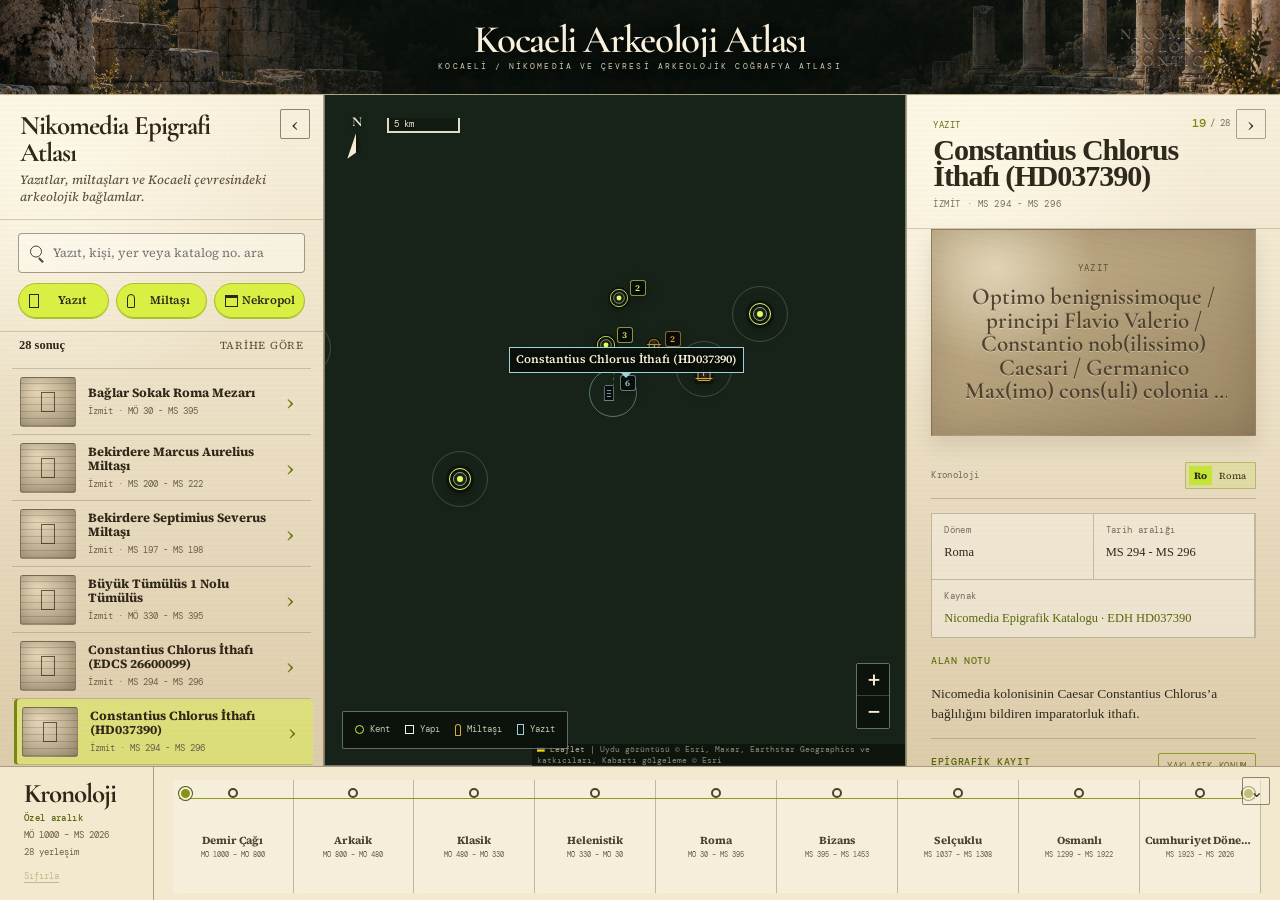
==== commit 743a586b: "Nicomedia miltaslarini atlasa ekle" ====
--- a/kocaeliarkeo/index.html
+++ b/kocaeliarkeo/index.html
@@ -13,7 +13,7 @@
     <meta name="theme-color" content="#0c1110" />
     <link rel="icon" href="/kocaeliarkeo/favicon.svg" type="image/svg+xml" />
     <title>Kocaeli Arkeoloji Atlası</title>
-    <script type="module" crossorigin src="/kocaeliarkeo/assets/index-BpAlo7-9.js"></script>
+    <script type="module" crossorigin src="/kocaeliarkeo/assets/index-C-9MjXvn.js"></script>
     <link rel="stylesheet" crossorigin href="/kocaeliarkeo/assets/index-CzhOhy57.css">
   </head>
   <body>
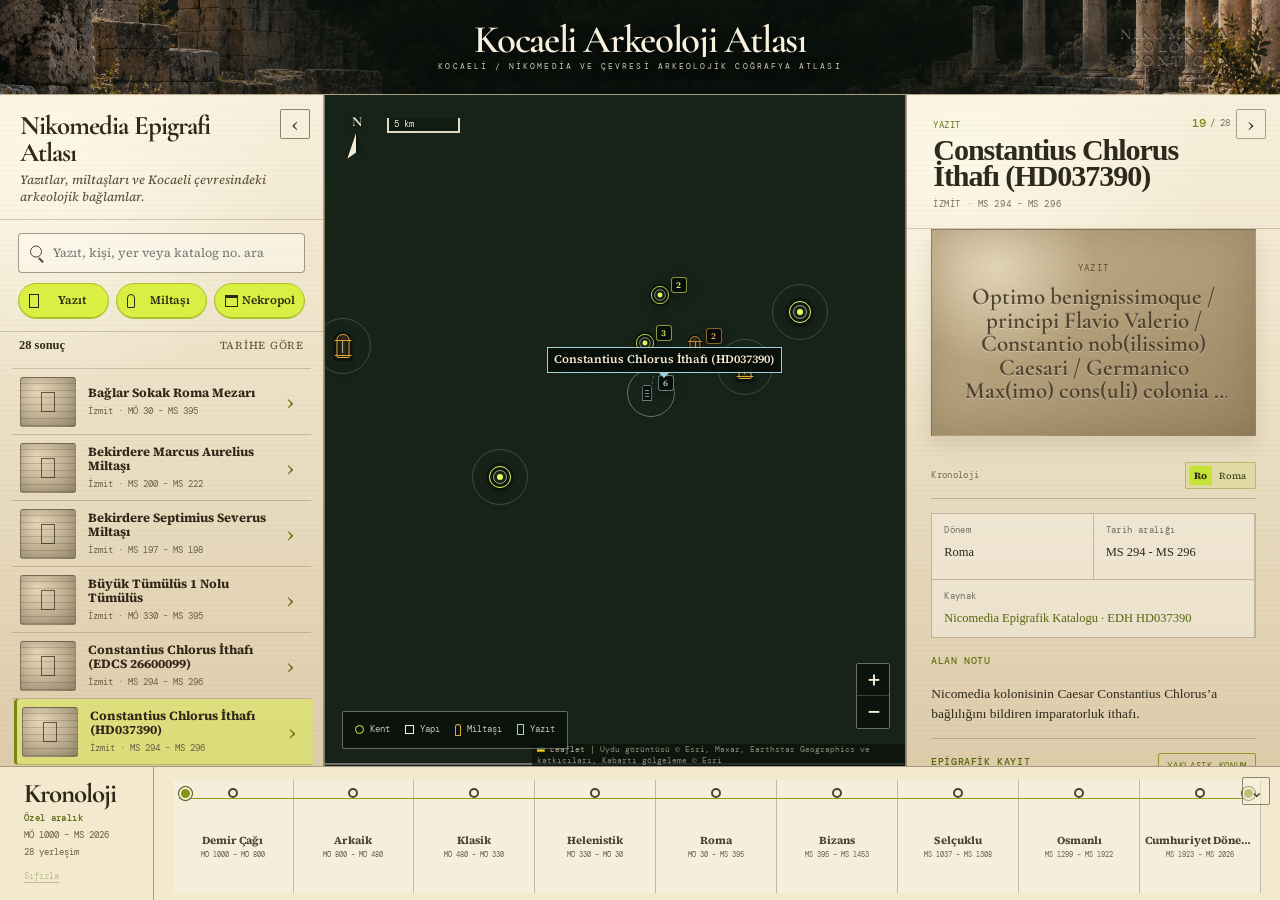
==== commit 9c2a7f73: "Kocaeli atlasinin mobil duzenini sikilastir" ====
--- a/kocaeliarkeo/index.html
+++ b/kocaeliarkeo/index.html
@@ -13,8 +13,8 @@
     <meta name="theme-color" content="#0c1110" />
     <link rel="icon" href="/kocaeliarkeo/favicon.svg" type="image/svg+xml" />
     <title>Kocaeli Arkeoloji Atlası</title>
-    <script type="module" crossorigin src="/kocaeliarkeo/assets/index-C-9MjXvn.js"></script>
-    <link rel="stylesheet" crossorigin href="/kocaeliarkeo/assets/index-CzhOhy57.css">
+    <script type="module" crossorigin src="/kocaeliarkeo/assets/index-CAAQ8kHA.js"></script>
+    <link rel="stylesheet" crossorigin href="/kocaeliarkeo/assets/index-DqVAxbzm.css">
   </head>
   <body>
     <div id="root"></div>
--- a/kocaeliarkeo/assets/index-DqVAxbzm.css
+++ b/kocaeliarkeo/assets/index-DqVAxbzm.css
@@ -0,0 +1 @@
+.leaflet-pane,.leaflet-tile,.leaflet-marker-icon,.leaflet-marker-shadow,.leaflet-tile-container,.leaflet-pane>svg,.leaflet-pane>canvas,.leaflet-zoom-box,.leaflet-image-layer,.leaflet-layer{position:absolute;top:0;left:0}.leaflet-container{overflow:hidden}.leaflet-tile,.leaflet-marker-icon,.leaflet-marker-shadow{-webkit-user-select:none;user-select:none;-webkit-user-drag:none}.leaflet-tile::selection{background:0 0}.leaflet-safari .leaflet-tile{image-rendering:-webkit-optimize-contrast}.leaflet-safari .leaflet-tile-container{-webkit-transform-origin:0 0;width:1600px;height:1600px}.leaflet-marker-icon,.leaflet-marker-shadow{display:block}.leaflet-container .leaflet-overlay-pane svg{max-width:none!important;max-height:none!important}.leaflet-container .leaflet-marker-pane img,.leaflet-container .leaflet-shadow-pane img,.leaflet-container .leaflet-tile-pane img,.leaflet-container img.leaflet-image-layer,.leaflet-container .leaflet-tile{width:auto;padding:0;max-width:none!important;max-height:none!important}.leaflet-container img.leaflet-tile{mix-blend-mode:plus-lighter}.leaflet-container.leaflet-touch-zoom{-ms-touch-action:pan-x pan-y;touch-action:pan-x pan-y}.leaflet-container.leaflet-touch-drag{-ms-touch-action:pinch-zoom;touch-action:none;touch-action:pinch-zoom}.leaflet-container.leaflet-touch-drag.leaflet-touch-zoom{-ms-touch-action:none;touch-action:none}.leaflet-container{-webkit-tap-highlight-color:transparent}.leaflet-container a{-webkit-tap-highlight-color:#33b5e566}.leaflet-tile{filter:inherit;visibility:hidden}.leaflet-tile-loaded{visibility:inherit}.leaflet-zoom-box{box-sizing:border-box;z-index:800;width:0;height:0}.leaflet-overlay-pane svg{-moz-user-select:none}.leaflet-pane{z-index:400}.leaflet-tile-pane{z-index:200}.leaflet-overlay-pane{z-index:400}.leaflet-shadow-pane{z-index:500}.leaflet-marker-pane{z-index:600}.leaflet-tooltip-pane{z-index:650}.leaflet-popup-pane{z-index:700}.leaflet-map-pane canvas{z-index:100}.leaflet-map-pane svg{z-index:200}.leaflet-vml-shape{width:1px;height:1px}.lvml{behavior:url(#default#VML);display:inline-block;position:absolute}.leaflet-control{z-index:800;pointer-events:visiblePainted;pointer-events:auto;position:relative}.leaflet-top,.leaflet-bottom{z-index:1000;pointer-events:none;position:absolute}.leaflet-top{top:0}.leaflet-right{right:0}.leaflet-bottom{bottom:0}.leaflet-left{left:0}.leaflet-control{float:left;clear:both}.leaflet-right .leaflet-control{float:right}.leaflet-top .leaflet-control{margin-top:10px}.leaflet-bottom .leaflet-control{margin-bottom:10px}.leaflet-left .leaflet-control{margin-left:10px}.leaflet-right .leaflet-control{margin-right:10px}.leaflet-fade-anim .leaflet-popup{opacity:0;transition:opacity .2s linear}.leaflet-fade-anim .leaflet-map-pane .leaflet-popup{opacity:1}.leaflet-zoom-animated{transform-origin:0 0}svg.leaflet-zoom-animated{will-change:transform}.leaflet-zoom-anim .leaflet-zoom-animated{-webkit-transition:-webkit-transform .25s cubic-bezier(0,0,.25,1);-moz-transition:-moz-transform .25s cubic-bezier(0,0,.25,1);transition:transform .25s cubic-bezier(0,0,.25,1)}.leaflet-zoom-anim .leaflet-tile,.leaflet-pan-anim .leaflet-tile{transition:none}.leaflet-zoom-anim .leaflet-zoom-hide{visibility:hidden}.leaflet-interactive{cursor:pointer}.leaflet-grab{cursor:-webkit-grab;cursor:-moz-grab;cursor:grab}.leaflet-crosshair,.leaflet-crosshair .leaflet-interactive{cursor:crosshair}.leaflet-popup-pane,.leaflet-control{cursor:auto}.leaflet-dragging .leaflet-grab,.leaflet-dragging .leaflet-grab .leaflet-interactive,.leaflet-dragging .leaflet-marker-draggable{cursor:move;cursor:-webkit-grabbing;cursor:-moz-grabbing;cursor:grabbing}.leaflet-marker-icon,.leaflet-marker-shadow,.leaflet-image-layer,.leaflet-pane>svg path,.leaflet-tile-container{pointer-events:none}.leaflet-marker-icon.leaflet-interactive,.leaflet-image-layer.leaflet-interactive,.leaflet-pane>svg path.leaflet-interactive,svg.leaflet-image-layer.leaflet-interactive path{pointer-events:visiblePainted;pointer-events:auto}.leaflet-container{outline-offset:1px;background:#ddd}.leaflet-container a{color:#0078a8}.leaflet-zoom-box{background:#ffffff80;border:2px dotted #38f}.leaflet-container{font-family:Helvetica Neue,Arial,Helvetica,sans-serif;font-size:.75rem;line-height:1.5}.leaflet-bar{border-radius:4px;box-shadow:0 1px 5px #000000a6}.leaflet-bar a{text-align:center;color:#000;background-color:#fff;border-bottom:1px solid #ccc;width:26px;height:26px;line-height:26px;text-decoration:none;display:block}.leaflet-bar a,.leaflet-control-layers-toggle{background-position:50%;background-repeat:no-repeat;display:block}.leaflet-bar a:hover,.leaflet-bar a:focus{background-color:#f4f4f4}.leaflet-bar a:first-child{border-top-left-radius:4px;border-top-right-radius:4px}.leaflet-bar a:last-child{border-bottom:none;border-bottom-right-radius:4px;border-bottom-left-radius:4px}.leaflet-bar a.leaflet-disabled{cursor:default;color:#bbb;background-color:#f4f4f4}.leaflet-touch .leaflet-bar a{width:30px;height:30px;line-height:30px}.leaflet-touch .leaflet-bar a:first-child{border-top-left-radius:2px;border-top-right-radius:2px}.leaflet-touch .leaflet-bar a:last-child{border-bottom-right-radius:2px;border-bottom-left-radius:2px}.leaflet-control-zoom-in,.leaflet-control-zoom-out{text-indent:1px;font:700 18px Lucida Console,Monaco,monospace}.leaflet-touch .leaflet-control-zoom-in,.leaflet-touch .leaflet-control-zoom-out{font-size:22px}.leaflet-control-layers{background:#fff;border-radius:5px;box-shadow:0 1px 5px #0006}.leaflet-control-layers-toggle{background-image:url([data-uri]);width:36px;height:36px}.leaflet-retina .leaflet-control-layers-toggle{background-image:url([data-uri]);background-size:26px 26px}.leaflet-touch .leaflet-control-layers-toggle{width:44px;height:44px}.leaflet-control-layers .leaflet-control-layers-list,.leaflet-control-layers-expanded .leaflet-control-layers-toggle{display:none}.leaflet-control-layers-expanded .leaflet-control-layers-list{display:block;position:relative}.leaflet-control-layers-expanded{color:#333;background:#fff;padding:6px 10px 6px 6px}.leaflet-control-layers-scrollbar{padding-right:5px;overflow:hidden scroll}.leaflet-control-layers-selector{margin-top:2px;position:relative;top:1px}.leaflet-control-layers label{font-size:1.08333em;display:block}.leaflet-control-layers-separator{border-top:1px solid #ddd;height:0;margin:5px -10px 5px -6px}.leaflet-default-icon-path{background-image:url([data-uri])}.leaflet-container .leaflet-control-attribution{background:#fffc;margin:0}.leaflet-control-attribution,.leaflet-control-scale-line{color:#333;padding:0 5px;line-height:1.4}.leaflet-control-attribution a{text-decoration:none}.leaflet-control-attribution a:hover,.leaflet-control-attribution a:focus{text-decoration:underline}.leaflet-attribution-flag{width:1em;height:.6669em;vertical-align:baseline!important;display:inline!important}.leaflet-left .leaflet-control-scale{margin-left:5px}.leaflet-bottom .leaflet-control-scale{margin-bottom:5px}.leaflet-control-scale-line{white-space:nowrap;box-sizing:border-box;text-shadow:1px 1px #fff;background:#fffc;border:2px solid #777;border-top:none;padding:2px 5px 1px;line-height:1.1}.leaflet-control-scale-line:not(:first-child){border-top:2px solid #777;border-bottom:none;margin-top:-2px}.leaflet-control-scale-line:not(:first-child):not(:last-child){border-bottom:2px solid #777}.leaflet-touch .leaflet-control-attribution,.leaflet-touch .leaflet-control-layers,.leaflet-touch .leaflet-bar{box-shadow:none}.leaflet-touch .leaflet-control-layers,.leaflet-touch .leaflet-bar{background-clip:padding-box;border:2px solid #0003}.leaflet-popup{text-align:center;margin-bottom:20px;position:absolute}.leaflet-popup-content-wrapper{text-align:left;border-radius:12px;padding:1px}.leaflet-popup-content{min-height:1px;margin:13px 24px 13px 20px;font-size:1.08333em;line-height:1.3}.leaflet-popup-content p{margin:1.3em 0}.leaflet-popup-tip-container{pointer-events:none;width:40px;height:20px;margin-top:-1px;margin-left:-20px;position:absolute;left:50%;overflow:hidden}.leaflet-popup-tip{pointer-events:auto;width:17px;height:17px;margin:-10px auto 0;padding:1px;transform:rotate(45deg)}.leaflet-popup-content-wrapper,.leaflet-popup-tip{color:#333;background:#fff;box-shadow:0 3px 14px #0006}.leaflet-container a.leaflet-popup-close-button{text-align:center;color:#757575;background:0 0;border:none;width:24px;height:24px;font:16px/24px Tahoma,Verdana,sans-serif;text-decoration:none;position:absolute;top:0;right:0}.leaflet-container a.leaflet-popup-close-button:hover,.leaflet-container a.leaflet-popup-close-button:focus{color:#585858}.leaflet-popup-scrolled{overflow:auto}.leaflet-oldie .leaflet-popup-content-wrapper{-ms-zoom:1}.leaflet-oldie .leaflet-popup-tip{-ms-filter:"progid:DXImageTransform.Microsoft.Matrix(M11=0.70710678, M12=0.70710678, M21=-0.70710678, M22=0.70710678)";width:24px;filter:progid:DXImageTransform.Microsoft.Matrix(M11=.707107, M12=.707107, M21=-.707107, M22=.707107);margin:0 auto}.leaflet-oldie .leaflet-control-zoom,.leaflet-oldie .leaflet-control-layers,.leaflet-oldie .leaflet-popup-content-wrapper,.leaflet-oldie .leaflet-popup-tip{border:1px solid #999}.leaflet-div-icon{background:#fff;border:1px solid #666}.leaflet-tooltip{color:#222;white-space:nowrap;-webkit-user-select:none;user-select:none;pointer-events:none;background-color:#fff;border:1px solid #fff;border-radius:3px;padding:6px;position:absolute;box-shadow:0 1px 3px #0006}.leaflet-tooltip.leaflet-interactive{cursor:pointer;pointer-events:auto}.leaflet-tooltip-top:before,.leaflet-tooltip-bottom:before,.leaflet-tooltip-left:before,.leaflet-tooltip-right:before{pointer-events:none;content:"";background:0 0;border:6px solid #0000;position:absolute}.leaflet-tooltip-bottom{margin-top:6px}.leaflet-tooltip-top{margin-top:-6px}.leaflet-tooltip-bottom:before,.leaflet-tooltip-top:before{margin-left:-6px;left:50%}.leaflet-tooltip-top:before{border-top-color:#fff;margin-bottom:-12px;bottom:0}.leaflet-tooltip-bottom:before{border-bottom-color:#fff;margin-top:-12px;margin-left:-6px;top:0}.leaflet-tooltip-left{margin-left:-6px}.leaflet-tooltip-right{margin-left:6px}.leaflet-tooltip-left:before,.leaflet-tooltip-right:before{margin-top:-6px;top:50%}.leaflet-tooltip-left:before{border-left-color:#fff;margin-right:-12px;right:0}.leaflet-tooltip-right:before{border-right-color:#fff;margin-left:-12px;left:0}@media print{.leaflet-control{-webkit-print-color-adjust:exact;print-color-adjust:exact}}:root{--lightningcss-light:initial;--lightningcss-dark: ;color-scheme:light;color:#1f2220;font-synthesis:none;text-rendering:optimizelegibility;-webkit-font-smoothing:antialiased;-moz-osx-font-smoothing:grayscale;--surface:#fffcf7c7;--surface-strong:#fffcf7f0;--surface-muted:#f6f0e6d1;--border:#60584526;--border-strong:#4f4a3e40;--text-main:#1f2220;--text-soft:#5c615d;--text-faint:#767a73;--accent:#3e5f55;--accent-soft:#8aa294;--shadow:0 18px 48px #584e3c1f;--radius-lg:28px;--radius-md:20px;--radius-sm:14px;background:radial-gradient(circle at 0 0,#dacdaf6b,#0000 28%),radial-gradient(circle at 100% 0,#95ad9d40,#0000 25%),linear-gradient(#f6f2ea 0%,#ede7dd 100%);font-family:Avenir Next,Segoe UI,sans-serif;font-weight:400;line-height:1.5}*{box-sizing:border-box}html,body,#root{min-height:100%;margin:0}body{min-height:100vh;overflow-x:hidden}a{color:inherit}button,input,select,textarea{font:inherit}button{cursor:pointer}.app-shell{min-height:100vh;padding:24px}.topbar{border:1px solid var(--border);border-radius:var(--radius-lg);-webkit-backdrop-filter:blur(12px);backdrop-filter:blur(12px);box-shadow:var(--shadow);background:linear-gradient(135deg,#fffbf4e0,#f6efe3b8);justify-content:space-between;align-items:flex-start;gap:24px;padding:20px 24px;display:flex}.brand-block{flex-direction:column;gap:8px;max-width:760px;display:flex}.brand-block h1,.hero-card h2,.section-head h3,.form-header h3,.detail-card h4{letter-spacing:-.02em;margin:0;font-family:Iowan Old Style,Palatino Linotype,Book Antiqua,serif;font-weight:700}.brand-copy,.hero-copy,.site-row p,.detail-summary{color:var(--text-soft);margin:0}.eyebrow{letter-spacing:.14em;text-transform:uppercase;color:var(--accent);margin:0 0 4px;font-size:.78rem}.topnav{flex-wrap:wrap;gap:10px;display:flex}.nav-link{color:var(--text-soft);border:1px solid #0000;border-radius:999px;padding:12px 18px;text-decoration:none;transition:all .18s}.nav-link:hover{border-color:var(--border);color:var(--text-main);background:#fff6}.nav-link-active{color:var(--text-main);background:#3e5f5524;border-color:#3e5f5538}.page-shell{padding-top:24px}.map-experience{background:#081216;width:100vw;height:100vh;position:relative;overflow:hidden}.fullscreen-map-surface{position:absolute;inset:0}.map-root-fullscreen{height:100vh;min-height:100vh}.map-overlay-shell{z-index:500;pointer-events:none;position:absolute;inset:0}.map-brand-chip,.map-filter-dock,.site-detail-panel,.chronology-dock,.map-empty-state{pointer-events:auto}.map-brand-chip{-webkit-backdrop-filter:blur(16px);backdrop-filter:blur(16px);color:#f7f3eaf2;background:#0a12159e;border:1px solid #efe7da24;border-radius:22px;align-items:center;gap:14px;padding:14px 16px;display:inline-flex;position:absolute;top:24px;left:24px;box-shadow:0 18px 48px #050c103d}.map-brand-chip strong{font-family:Iowan Old Style,Palatino Linotype,serif;font-size:1rem;display:block}.map-brand-kicker{letter-spacing:.14em;text-transform:uppercase;color:#e8dfcdad;margin:0 0 2px;font-size:.72rem}.map-filter-dock{-webkit-backdrop-filter:blur(16px);backdrop-filter:blur(16px);background:#0a12158a;border:1px solid #efe7da24;border-radius:24px;grid-template-columns:repeat(2,minmax(176px,.9fr)) auto;align-items:end;gap:10px;width:min(540px,100vw - 470px);padding:12px;display:grid;position:absolute;top:24px;left:50%;transform:translate(-50%);box-shadow:0 18px 48px #050c103d}.map-filter-field{flex-direction:column;gap:6px;min-width:0;display:flex}.map-filter-field span{letter-spacing:.12em;text-transform:uppercase;color:#e8dfcdad;padding-left:2px;font-size:.72rem}.map-filter-dock input,.map-filter-dock select{color:#f7f3eaf2;box-shadow:none;background:#fffcf714;border:1px solid #efe7da1f}.map-filter-dock input::placeholder{color:#e8dfcd7a}.map-filter-reset{color:#f7f3eaf0;background:#fffcf714;border:1px solid #efe7da24;border-radius:16px;min-height:46px;padding:0 16px;transition:all .18s}.map-filter-reset:hover{background:#fffcf724}.site-detail-panel{-webkit-backdrop-filter:blur(18px);backdrop-filter:blur(18px);background:#fbf7efe6;border:1px solid #efe7da24;border-radius:30px;width:min(392px,100vw - 48px);max-height:calc(100vh - 180px);position:absolute;top:24px;right:24px;overflow:auto;box-shadow:0 28px 70px #050c1047}.site-detail-close{z-index:2;min-height:34px;color:var(--text-soft);background:#fffcf7c7;border:1px solid #383a361f;border-radius:999px;padding:0 12px;position:absolute;top:16px;right:16px}.site-detail-media{background:linear-gradient(135deg,#657b752e,#394e5938);position:relative;overflow:hidden}.site-detail-media-gallery{padding:16px 16px 0}.site-detail-body{flex-direction:column;gap:18px;padding:22px 22px 24px;display:flex}.site-detail-head h2,.site-detail-summary h3{letter-spacing:-.02em;margin:0;font-family:Iowan Old Style,Palatino Linotype,serif}.site-detail-head h2{font-size:1.9rem;line-height:1.02}.site-detail-head{justify-content:space-between;align-items:flex-start;gap:12px;display:flex}.site-detail-kicker{letter-spacing:.14em;text-transform:uppercase;color:var(--accent);margin:0 0 6px;font-size:.76rem}.site-detail-grid{grid-template-columns:repeat(2,minmax(0,1fr));gap:12px;margin:0;display:grid}.site-detail-grid div{background:#ffffff94;border:1px solid #60584514;border-radius:18px;padding:12px 14px}.site-detail-grid dt{letter-spacing:.1em;text-transform:uppercase;color:var(--text-faint);margin-bottom:6px;font-size:.72rem}.site-detail-grid dd{color:var(--text-main);margin:0}.site-detail-grid a{color:var(--accent);text-decoration:none}.site-detail-summary{flex-direction:column;gap:8px;display:flex}.site-detail-summary p{color:var(--text-soft);margin:0}.site-detail-literature{flex-direction:column;gap:10px;display:flex}.site-detail-literature h3{margin:0;font-family:Iowan Old Style,Palatino Linotype,serif}.site-detail-literature-list{flex-direction:column;gap:10px;display:flex}.site-detail-literature-item{background:#ffffff9e;border:1px solid #60584514;border-radius:18px;flex-direction:column;gap:6px;padding:14px 16px;display:flex}.site-detail-literature-head{justify-content:space-between;align-items:flex-start;gap:12px;display:flex}.site-detail-literature-head strong{font-size:.96rem;line-height:1.35}.site-detail-literature-head span,.site-detail-literature-item p{color:var(--text-soft)}.site-detail-literature-item p{margin:0;font-size:.88rem}.site-detail-literature-item a{color:var(--accent);font-size:.88rem;text-decoration:none}.site-photo-gallery{flex-direction:column;gap:10px;display:flex}.site-photo-gallery-main-shell{background:linear-gradient(135deg,#596f6a3d,#394e5947);border-radius:24px;position:relative;overflow:hidden}.site-photo-gallery-main{width:100%;color:inherit;text-align:left;background:0 0;border:none;padding:0;display:block;position:relative}.site-photo-gallery-main:disabled{opacity:1;cursor:default}.site-photo-gallery-main img,.site-photo-gallery-empty{aspect-ratio:1.26;width:100%}.site-photo-gallery-main img{object-fit:cover;display:block}.site-photo-gallery-empty{color:#fffcf7d1;background:linear-gradient(135deg,#476059e6,#273a43e0);justify-content:center;align-items:center;display:flex}.site-photo-gallery-zoom{color:#f7f3eae6;-webkit-backdrop-filter:blur(10px);backdrop-filter:blur(10px);background:#08101470;border:1px solid #f5efe624;border-radius:999px;align-items:center;min-height:30px;padding:0 10px;font-size:.74rem;display:inline-flex;position:absolute;bottom:14px;right:14px}.site-photo-gallery-strip{grid-template-columns:repeat(auto-fit,minmax(54px,1fr));gap:8px;display:grid}.site-photo-gallery-thumb{background:#ffffff61;border:1px solid #60584514;border-radius:16px;padding:0;transition:all .18s;overflow:hidden}.site-photo-gallery-thumb img{aspect-ratio:1;object-fit:cover;width:100%;display:block}.site-photo-gallery-thumb.is-active{border-color:#3e5f553d;box-shadow:0 10px 22px #0c121424}.site-photo-gallery-caption{flex-direction:column;gap:6px;padding:0 2px 2px;display:flex}.site-photo-gallery-caption strong{font-family:Iowan Old Style,Palatino Linotype,serif;font-size:1rem;font-weight:600}.site-photo-gallery-caption p{color:var(--text-soft);margin:0;font-size:.92rem;line-height:1.45}.site-photo-gallery-meta{color:var(--text-faint);flex-wrap:wrap;gap:10px;font-size:.76rem;display:flex}.site-photo-gallery-meta a{color:var(--accent);text-decoration:none}.site-lightbox{z-index:980;-webkit-backdrop-filter:blur(18px);backdrop-filter:blur(18px);background:#050c10b8;place-items:center;padding:24px;display:grid;position:fixed;inset:0}.site-lightbox-card{background:#fbf7eff0;border:1px solid #efe7da1f;border-radius:28px;width:min(980px,100%);max-height:calc(100vh - 48px);position:relative;overflow:auto;box-shadow:0 28px 90px #0000004d}.site-lightbox-card img{object-fit:contain;background:#0e191e1f;width:100%;max-height:75vh;display:block}.site-lightbox-close{z-index:2;min-height:34px;color:var(--text-soft);background:#fffcf7e6;border:1px solid #383a361f;border-radius:999px;padding:0 12px;position:absolute;top:14px;right:14px}.site-lightbox-caption{padding:16px 18px 18px}.site-lightbox-caption strong{font-family:Iowan Old Style,Palatino Linotype,serif}.site-lightbox-caption p{color:var(--text-soft);margin:6px 0 0}.chronology-dock{justify-content:center;display:flex;position:absolute;bottom:24px;left:24px;right:24px}.chronology-floating{color:#f7f3eaf0;-webkit-backdrop-filter:blur(22px)saturate(118%);background:linear-gradient(#ffffff0f,#ffffff04),#09111447;border:1px solid #f3ece01a;border-radius:26px;width:min(780px,100vw - 56px);padding:13px 16px 12px;position:relative;overflow:hidden;box-shadow:inset 0 1px #ffffff14,0 18px 42px #050c102e}.chronology-floating:before{content:"";border-radius:inherit;pointer-events:none;background:linear-gradient(#ffffff0b,#0000 48%);position:absolute;inset:1px}.chronology-floating-head{flex-wrap:wrap;align-items:center;gap:8px;margin-bottom:10px;display:flex}.chronology-floating-label,.chronology-floating-period,.chronology-floating-range,.chronology-floating-count,.chronology-floating-reset{border-radius:999px;align-items:center;min-height:30px;padding:0 11px;display:inline-flex}.chronology-floating-label{color:#e8dfcdbd;letter-spacing:.12em;text-transform:uppercase;background:#ffffff08;border:1px solid #efe7da1a;font-size:.69rem}.chronology-floating-period{color:#faf4ecf0;background:#c4a27f14;border:1px solid #e0ccb11f}.chronology-floating-range,.chronology-floating-count{color:#f7f3eae6;background:#fffcf70e;border:1px solid #efe7da0f}.chronology-floating-reset{color:#f7f3eadb;background:#fffcf70d;border:1px solid #efe7da1a;margin-left:auto;transition:all .18s}.chronology-floating-reset:hover:not(:disabled){color:#f7f3eaf5;background:#fffcf717}.chronology-floating-reset:disabled{opacity:.34;cursor:not-allowed}.chronology-floating-track-shell{flex-direction:column;gap:9px;display:flex}.chronology-period-pills{flex-wrap:wrap;gap:8px;margin-bottom:12px;display:flex}.chronology-period-pill{color:#eee7dbc7;letter-spacing:.01em;background:#fffcf709;border:1px solid #efe7da14;border-radius:999px;min-height:30px;padding:0 12px;font-size:.76rem;transition:all .18s}.chronology-period-pill:hover{color:#f7f3eaeb;background:#fffcf714}.chronology-period-pill-active{color:#faf5edfa;background:#c4a27f24;border-color:#e0ccb138;box-shadow:inset 0 1px #ffffff0d}.chronology-floating-note{color:#e8dfcdb3;margin:10px 0 0;font-size:.79rem}.chronology-floating-mobile{border-radius:24px;width:min(100%,420px);padding:10px 12px;transition:padding .18s,transform .18s,box-shadow .18s,background .18s}.chronology-floating-mobile-head{justify-content:space-between;align-items:center;gap:10px;display:flex}.chronology-floating-mobile-copy{flex-direction:column;gap:3px;min-width:0;display:flex}.chronology-floating-mobile-period{color:#faf4ecf5;font-family:Iowan Old Style,Palatino Linotype,serif;font-size:1rem;line-height:1.05}.chronology-floating-mobile-range{color:#e8dfcdb8;font-size:.73rem}.chronology-floating-mobile-actions{flex-shrink:0;align-items:center;gap:8px;display:flex}.chronology-floating-toggle,.chronology-floating-reset-mobile{border-radius:999px;min-height:34px;padding:0 12px;font-size:.74rem}.chronology-floating-toggle{color:#f7f3eaeb;background:#fffcf714;border:1px solid #efe7da1f}.chronology-floating-reset-mobile{margin-left:0}.chronology-floating-mobile-meta{justify-content:space-between;align-items:center;gap:8px;margin-top:8px;display:flex}.chronology-floating-note-chip{color:#e8dfcdc2;background:#fffcf70a;border:1px solid #efe7da14;border-radius:999px;align-items:center;min-height:26px;padding:0 10px;font-size:.69rem;display:inline-flex}.chronology-floating-mobile-body{border-top:1px solid #efe7da14;margin-top:10px;padding-top:10px}.chronology-period-pills-mobile{scrollbar-width:none;flex-wrap:nowrap;gap:6px;margin-bottom:10px;padding-bottom:2px;overflow-x:auto}.chronology-period-pills-mobile::-webkit-scrollbar{display:none}.chronology-period-pills-mobile .chronology-period-pill{white-space:nowrap;flex:none;min-height:28px;padding:0 11px;font-size:.7rem}.chronology-floating-track-shell-mobile{gap:7px}.chronology-scale-mobile{font-size:.68rem}.chronology-floating.is-collapsed{padding-top:9px;padding-bottom:9px;box-shadow:inset 0 1px #ffffff14,0 12px 28px #050c1024}.chronology-floating.is-expanded{transform:translateY(-2px)}.map-empty-state{color:#f7f3eaf2;-webkit-backdrop-filter:blur(16px);backdrop-filter:blur(16px);background:#0a1215a3;border:1px solid #efe7da24;border-radius:18px;padding:12px 16px;position:absolute;top:96px;left:50%;transform:translate(-50%)}.admin-login-page{place-items:center;min-height:100vh;padding:24px;display:grid}.admin-login-card{border:1px solid var(--border);width:min(480px,100%);box-shadow:var(--shadow);-webkit-backdrop-filter:blur(14px);backdrop-filter:blur(14px);background:#fffcf7d1;border-radius:30px;padding:28px}.admin-login-head{flex-direction:column;gap:8px;margin-bottom:22px;display:flex}.admin-login-head h1{margin:0;font-family:Iowan Old Style,Palatino Linotype,serif}.admin-login-copy{color:var(--text-soft);margin:0}.admin-login-form{flex-direction:column;gap:16px;display:flex}.admin-login-error{color:#7a3434;background:#b3484814;border:1px solid #b348482e;border-radius:18px;padding:12px 14px}.admin-login-actions{flex-wrap:wrap;gap:12px;display:flex}.content-stack{flex-direction:column;gap:20px;display:flex}.public-page{gap:18px}.hero-card,.filter-card,.sidebar-card,.map-card,.admin-list-column,.admin-form-column{border:1px solid var(--border);border-radius:var(--radius-lg);background:var(--surface);box-shadow:var(--shadow);-webkit-backdrop-filter:blur(12px);backdrop-filter:blur(12px)}.hero-card{grid-template-columns:minmax(0,1.4fr) minmax(280px,.8fr);gap:24px;padding:26px;display:grid}.public-hero{background:linear-gradient(135deg,#fbf8f2eb,#efe9dfd6)}.stat-grid{grid-template-columns:repeat(auto-fit,minmax(132px,1fr));gap:12px;display:grid}.stat-card{border:1px solid var(--border);border-radius:var(--radius-md);background:#ffffff73;flex-direction:column;gap:2px;padding:18px;display:flex}.stat-card strong{font-family:Iowan Old Style,Palatino Linotype,serif;font-size:1.85rem}.stat-card span,.site-row-meta,.muted-chip,.popup-card span,.detail-card p,.detail-grid dd,.detail-grid dt{color:var(--text-soft)}.filter-card{align-items:end;gap:14px;padding:18px;display:flex}.filter-card-stack{flex-direction:column;align-items:stretch}.public-controls-card{border:1px solid var(--border);border-radius:var(--radius-lg);box-shadow:var(--shadow);-webkit-backdrop-filter:blur(12px);backdrop-filter:blur(12px);background:#fffcf7c7;flex-direction:column;gap:16px;padding:18px;display:flex}.public-filters-grid{grid-template-columns:minmax(0,1.35fr) repeat(2,minmax(180px,.5fr)) auto;align-items:end;gap:14px;display:grid}.chronology-card{background:linear-gradient(#f8f4ece0,#f1eadfbd);border:1px solid #6058451f;border-radius:24px;flex-direction:column;gap:16px;padding:18px 18px 16px;display:flex}.chronology-head,.chronology-foot{justify-content:space-between;align-items:flex-start;gap:16px;display:flex}.chronology-head h3{margin:0;font-family:Iowan Old Style,Palatino Linotype,serif;font-size:1.12rem}.chronology-summary{flex-wrap:wrap;justify-content:flex-end;gap:8px;display:flex}.chronology-range-chip,.chronology-result-chip{background:#ffffff9e;border:1px solid #6058451f;border-radius:999px;align-items:center;min-height:34px;padding:0 12px;display:inline-flex}.chronology-range-chip{color:var(--text-main)}.chronology-result-chip{color:var(--accent)}.chronology-track-shell{flex-direction:column;gap:10px;display:flex}.chronology-track{background:linear-gradient(90deg,#e5dac61f,#8da39724);border-radius:999px;height:8px;position:relative;overflow:hidden;box-shadow:inset 0 0 0 1px #ffffff0a}.chronology-track-active{background:linear-gradient(90deg,#b17b60e0,#548175e0);border-radius:999px;position:absolute;top:0;bottom:0;box-shadow:inset 0 1px #ffffff2e,0 0 18px #5481752e}.chronology-sliders{min-height:22px;position:relative}.chronology-slider{appearance:none;pointer-events:none;background:0 0;border:none;padding:0;position:absolute;inset:0}.chronology-slider::-webkit-slider-thumb{appearance:none;pointer-events:auto;background:linear-gradient(#f7f2e9fa,#dae7e0eb);border:1.5px solid #fffaf4eb;border-radius:50%;width:15px;height:15px;box-shadow:0 5px 14px #0710143d,0 0 0 4px #ffffff0a}.chronology-slider::-moz-range-thumb{pointer-events:auto;background:linear-gradient(#f7f2e9fa,#dae7e0eb);border:1.5px solid #fffaf4eb;border-radius:50%;width:15px;height:15px;box-shadow:0 5px 14px #0710143d,0 0 0 4px #ffffff0a}.chronology-slider::-webkit-slider-runnable-track{background:0 0;height:8px}.chronology-slider::-moz-range-track{background:0 0;height:8px}.chronology-scale{color:#e8dfcd9e;grid-template-columns:repeat(3,minmax(0,1fr));gap:12px;font-size:.74rem;display:grid}.chronology-scale span:nth-child(2){text-align:center}.chronology-scale span:last-child{text-align:right}.chronology-note{color:var(--text-soft);margin:0;font-size:.88rem}.chronology-reset{min-height:38px;padding:0 14px}.field-block{flex-direction:column;gap:8px;min-width:0;display:flex}.field-inline{gap:12px}.field-grow{flex:1}.field-span-2{grid-column:span 2}.field-block span{color:var(--text-soft);font-size:.86rem}input,select,textarea{border:1px solid var(--border);width:100%;color:var(--text-main);background:#ffffffad;border-radius:16px;padding:13px 14px;transition:border-color .16s,box-shadow .16s}input:focus,select:focus,textarea:focus{border-color:#3e5f5580;outline:none;box-shadow:0 0 0 4px #3e5f551f}textarea{resize:vertical}.primary-button,.ghost-button,.danger-button{border:1px solid var(--border);border-radius:999px;justify-content:center;align-items:center;gap:8px;min-height:46px;padding:0 18px;transition:all .18s;display:inline-flex}.primary-button{color:#f8faf7;background:linear-gradient(135deg,#406056,#2f443d);border-color:#2f443d4d}.primary-button:hover{transform:translateY(-1px);box-shadow:0 16px 28px #2f443d33}.ghost-button{color:var(--text-main);background:#ffffff8a}.ghost-button:hover{border-color:var(--border-strong);background:#ffffffd9}.danger-button{color:#7a2f2f;background:#b3484814;border-color:#b3484833}.danger-button:hover{background:#b3484824}.primary-button:disabled,.ghost-button:disabled,.danger-button:disabled{cursor:not-allowed;opacity:.45}.public-shell{grid-template-columns:minmax(0,1fr) minmax(320px,420px);gap:20px;min-height:calc(100vh - 280px);display:grid}.sidebar-card{flex-direction:column;gap:18px;min-height:100%;padding:18px;display:flex}.sidebar-section{flex-direction:column;gap:14px;min-height:0;display:flex}.sidebar-list{flex:1}.section-head{justify-content:space-between;align-items:center;gap:16px;display:flex}.detail-card,.empty-card,.notice-card,.photo-preview-card{border:1px solid var(--border);background:#ffffff85;border-radius:22px;padding:18px}.public-sidebar{background:linear-gradient(#fffcf7e0,#f3ece2cc)}.detail-header{justify-content:space-between;align-items:flex-start;gap:16px;margin-bottom:16px;display:flex}.detail-title-block{flex-direction:column;gap:4px;display:flex}.detail-grid{grid-template-columns:repeat(2,minmax(0,1fr));gap:14px;margin:0;display:grid}.detail-grid-atlas{margin-bottom:12px}.detail-grid dt{text-transform:uppercase;letter-spacing:.08em;margin-bottom:6px;font-size:.8rem}.detail-grid dd{margin:0}.detail-photo{object-fit:cover;background:#e6e0d4b3;border-radius:20px;width:100%;max-height:260px;margin-top:16px;display:block}.photo-placeholder{text-align:center;color:var(--text-faint);background:#f7f1e8b3;border:1px dashed #60584547;border-radius:20px;margin-top:16px;padding:28px 18px}.source-link{color:var(--accent);margin-top:16px;text-decoration:none;display:inline-flex}.gallery-preview-card{flex-direction:column;gap:12px;display:flex}.gallery-preview-card .site-photo-gallery-main{cursor:default}.gallery-editor{flex-direction:column;gap:16px;display:flex}.gallery-editor-head{justify-content:space-between;align-items:flex-start;gap:16px;display:flex}.gallery-editor-head h4{margin:4px 0 0;font-family:Iowan Old Style,Palatino Linotype,serif;font-size:1.18rem}.gallery-editor-actions{align-items:center;gap:10px;display:flex}.gallery-editor-file-input{display:none}.gallery-editor-add-card,.gallery-editor-item,.gallery-editor-recovery-card{background:#ffffff85;border:1px solid #60584514;border-radius:22px}.gallery-editor-add-card{padding:18px}.gallery-editor-add-grid,.gallery-editor-item-grid{grid-template-columns:repeat(2,minmax(0,1fr));gap:14px;display:grid}.gallery-editor-add-actions{flex-wrap:wrap;align-items:center;gap:12px;margin-top:14px;display:flex}.gallery-editor-error{color:#7a3434;font-size:.84rem}.gallery-editor-list{flex-direction:column;gap:14px;display:flex}.gallery-editor-head-compact h4{font-size:1rem}.gallery-editor-recovery-card{padding:18px}.gallery-editor-recovery-list{flex-direction:column;gap:12px;display:flex}.gallery-editor-recovery-item{background:#fffcf794;border:1px solid #60584514;border-radius:18px;grid-template-columns:92px minmax(0,1fr) auto;align-items:center;gap:14px;padding:12px;display:grid}.gallery-editor-recovery-item img{aspect-ratio:1;object-fit:cover;border-radius:14px;width:100%;display:block}.gallery-editor-recovery-body{flex-direction:column;gap:4px;min-width:0;display:flex}.gallery-editor-recovery-body strong,.gallery-editor-recovery-body span{text-overflow:ellipsis;white-space:nowrap;overflow:hidden}.gallery-editor-recovery-body span{color:var(--text-soft);font-size:.84rem}.gallery-editor-item{grid-template-columns:168px minmax(0,1fr);gap:18px;padding:18px;display:grid}.gallery-editor-item-preview{background:#e7e0d5d1;border-radius:18px;position:relative;overflow:hidden}.gallery-editor-item-preview img{aspect-ratio:1;object-fit:cover;width:100%;display:block}.gallery-editor-cover-chip{min-height:28px;color:var(--text-main);background:#fffcf7e6;border:1px solid #6058451a;border-radius:999px;align-items:center;padding:0 10px;font-size:.74rem;display:inline-flex;position:absolute;bottom:10px;left:10px}.gallery-editor-item-body{flex-direction:column;gap:14px;min-width:0;display:flex}.gallery-editor-item-actions{flex-wrap:wrap;gap:10px;display:flex}.detail-meta-list{grid-template-columns:repeat(3,minmax(0,1fr));gap:12px;margin-top:16px;display:grid}.detail-meta-item{background:#ffffff94;border:1px solid #6058451a;border-radius:18px;flex-direction:column;gap:4px;padding:12px 14px;display:flex}.detail-meta-item span{text-transform:uppercase;letter-spacing:.08em;color:var(--text-faint);font-size:.78rem}.detail-meta-item strong{color:var(--text-main);font-size:.94rem}.result-list{flex-direction:column;gap:12px;min-height:0;padding-right:4px;display:flex;overflow-y:auto}.site-row,.admin-row{text-align:left;border:1px solid var(--border);background:#ffffff7a;border-radius:22px;width:100%;padding:16px;transition:all .18s}.site-row:hover,.admin-row:hover{border-color:var(--border-strong);background:#ffffffb8;transform:translateY(-1px)}.site-row-active,.admin-row-active{background:#e2ebe6e6;border-color:#3e5f5561}.site-row-head,.admin-row-head,.admin-row-foot{justify-content:space-between;align-items:center;gap:12px;display:flex}.admin-row-foot{align-items:flex-start}.site-row p{-webkit-line-clamp:3;-webkit-box-orient:vertical;margin:10px 0 0;display:-webkit-box;overflow:hidden}.period-badge{background:color-mix(in srgb, var(--period-accent) 50%, white);color:#2a2d2b;white-space:nowrap;border-radius:999px;align-items:center;gap:10px;min-height:36px;padding:6px 10px 6px 6px;font-size:.9rem;display:inline-flex}.period-badge-compact{gap:8px;font-size:.82rem}.period-chip{background:var(--period-fill);min-width:28px;height:28px;color:var(--period-text);letter-spacing:.02em;border-radius:999px;justify-content:center;align-items:center;padding:0 8px;font-weight:700;display:inline-flex}.map-card{min-height:100%;position:relative;overflow:hidden}.map-card-atlas{background:#0d1618;border-color:#2835363d}.map-card-atlas:before{content:"";pointer-events:none;z-index:360;background:linear-gradient(#060e1214,#060e1238),radial-gradient(circle,#0000 54%,#060e123d 100%);position:absolute;inset:0}.map-root{height:100%;min-height:600px}.map-card-atlas .map-root{min-height:720px}.map-hud{z-index:450;border:1px solid var(--border);background:#f9f4ebeb;border-radius:999px;align-items:center;gap:8px;padding:10px 14px;display:flex;position:absolute;top:18px;left:18px;box-shadow:0 14px 30px #121e213d}.map-hud-count{align-items:center;gap:8px;display:flex}.map-hud-style{min-height:28px;color:var(--accent);background:#3e5f551f;border:1px solid #3e5f5524;border-radius:999px;align-items:center;padding:0 10px;font-size:.8rem;display:inline-flex}.map-style-card{z-index:450;border:1px solid var(--border);-webkit-backdrop-filter:blur(12px);backdrop-filter:blur(12px);background:#fffcf7ed;border-radius:22px;flex-direction:column;gap:12px;width:min(270px,100% - 36px);padding:14px;display:flex;position:absolute;top:18px;right:18px;box-shadow:0 18px 34px #584e3c2e}.map-style-head{flex-direction:column;gap:3px;display:flex}.map-style-head strong{font-size:.92rem}.map-style-head span{color:var(--text-soft);font-size:.82rem}.map-style-toggle{grid-template-columns:repeat(2,minmax(0,1fr));gap:8px;display:grid}.map-style-note{color:var(--text-soft);background:#3e5f5512;border-radius:16px;padding:10px 12px;font-size:.8rem;line-height:1.45}.map-style-button{border:1px solid var(--border);min-height:40px;color:var(--text-soft);background:#ffffffb3;border-radius:999px;padding:0 14px;transition:all .18s}.map-style-button:hover{border-color:var(--border-strong);color:var(--text-main)}.map-style-button-active{color:var(--text-main);background:linear-gradient(135deg,#3e5f5529,#87a39724);border-color:#3e5f553d;box-shadow:inset 0 0 0 1px #3e5f550f}.map-empty{z-index:450;border:1px solid var(--border);background:#fffcf7eb;border-radius:18px;max-width:260px;padding:14px 16px;position:absolute;bottom:18px;right:18px}.map-caption{z-index:450;color:#f6f1e7f0;-webkit-backdrop-filter:blur(12px);backdrop-filter:blur(12px);background:#0a13179e;border:1px solid #ede4d12e;border-radius:18px;flex-direction:column;gap:4px;max-width:320px;padding:14px 16px;display:flex;position:absolute;bottom:18px;left:18px}.map-caption strong{font-size:.92rem}.map-caption span{color:#f0ebe0c7;font-size:.82rem;line-height:1.45}.popup-card{flex-direction:column;gap:4px;min-width:180px;display:flex}.popup-card-atlas strong{font-size:.98rem}.site-marker-frame{background:0 0;border:none}.site-marker{background:radial-gradient(circle at 30% 30%, color-mix(in srgb, var(--marker-fill) 75%, white), var(--marker-fill));border:2px solid #fffbf5eb;border-radius:50%;width:34px;height:34px;position:relative;transform:none;box-shadow:0 0 0 6px #fffbf514,0 10px 24px #050e124d}.site-marker span{color:var(--marker-text);justify-content:center;align-items:center;font-size:.72rem;font-weight:700;display:flex;position:absolute;inset:0;transform:none}.site-marker:after{content:"";border:1px solid #ffffff2e;border-radius:50%;position:absolute;inset:-6px}.site-marker.is-active{transform:scale(1.08);box-shadow:0 0 0 8px #fffbf51f,0 16px 32px #07101457}.leaflet-tooltip.settlement-label{color:#f7f3eaf5;letter-spacing:.01em;white-space:nowrap;background:#08101485;border:1px solid #f8f4eb1f;border-radius:999px;padding:7px 11px;font-family:Iowan Old Style,Palatino Linotype,serif;font-size:.84rem;box-shadow:0 12px 28px #060e122e}.leaflet-tooltip-top.settlement-label:before{border-top-color:#0b14178f}.leaflet-tooltip.settlement-label-active{color:#202423;background:#f6f0e4f0}.leaflet-tooltip-top.settlement-label-active:before{border-top-color:#f6f0e4f0}.admin-page .admin-shell{grid-template-columns:minmax(320px,380px) minmax(0,1fr);gap:20px;min-height:calc(100vh - 320px);display:grid}.admin-list-column,.admin-form-column{flex-direction:column;min-height:0;display:flex}.admin-list-column{gap:16px;padding:18px}.admin-form-column{gap:18px;padding:22px;overflow-y:auto}.admin-toolbar{flex-wrap:wrap;gap:12px;display:flex}.admin-list{flex-direction:column;gap:12px;min-height:0;padding-right:4px;display:flex;overflow-y:auto}.status-pill{border:1px solid #0000;border-radius:999px;align-items:center;min-height:28px;padding:0 10px;font-size:.78rem;display:inline-flex}.status-yayinda{color:#355f47;background:#55a06e1f;border-color:#55a06e2e}.status-gizli{color:#775a21;background:#b592431f;border-color:#b592432e}.status-silindi{color:#7a3434;background:#b348481a;border-color:#b3484826}.review-pill-group,.review-summary-grid{flex-wrap:wrap;gap:8px;display:flex}.review-pill-group{justify-content:flex-end}.review-pill,.review-state{color:#775a21;background:#b592431f;border:1px solid #b5924338;border-radius:999px;align-items:center;min-height:28px;padding:0 10px;font-size:.78rem;display:inline-flex}.review-pill-strong{color:#325c72;background:#4d819c1f;border-color:#4d819c38}.review-summary-card{background:#fff9eee0;border:1px solid #b592432e;border-radius:22px;padding:16px 18px}.review-state-ok{color:#355f47;background:#55a06e1f;border-color:#55a06e2e}.chronology-admin-card{background:#f3f8fad1;border:1px solid #4d819c24;border-radius:20px;gap:12px;padding:14px 16px}.chronology-admin-head{justify-content:space-between;align-items:flex-start;gap:12px;display:flex}.chronology-admin-head span{color:var(--text-soft);font-size:.78rem;display:block}.chronology-admin-head strong{color:var(--text-main);margin-top:4px;display:block}.form-header{justify-content:space-between;align-items:flex-start;gap:14px;display:flex}.muted-chip{border:1px solid var(--border);background:#ffffff8a;border-radius:999px;align-items:center;min-height:34px;padding:0 12px;display:inline-flex}.notice-card{color:var(--accent);background:#e2ebe6e6;border-color:#3e5f552e}.form-grid{grid-template-columns:repeat(2,minmax(0,1fr));gap:16px;display:grid}.double-field{grid-template-columns:repeat(2,minmax(0,1fr));gap:12px;display:grid}.form-actions{flex-wrap:wrap;gap:12px;display:flex}.literature-editor{border:1px solid var(--border);border-radius:var(--radius-lg);box-shadow:var(--shadow);background:#fffcf7d1;flex-direction:column;gap:16px;padding:22px;display:flex}.literature-editor-list{flex-direction:column;gap:14px;display:flex}.literature-editor-item{background:#ffffff8f;border:1px solid #6058451a;border-radius:22px;flex-direction:column;gap:12px;padding:16px 18px;display:flex}.literature-editor-item-muted{opacity:.68}.literature-editor-head{justify-content:space-between;align-items:flex-start;gap:14px;display:flex}.literature-editor-head strong{font-size:1rem;line-height:1.42;display:block}.literature-editor-head p{color:var(--text-soft);margin:6px 0 0;font-size:.88rem}.literature-editor-badges{flex-wrap:wrap;justify-content:flex-end;gap:8px;display:flex}.literature-status{border:1px solid #0000;border-radius:999px;align-items:center;min-height:28px;padding:0 10px;font-size:.78rem;display:inline-flex}.literature-status-kabul{color:#355f47;background:#55a06e1f;border-color:#55a06e2e}.literature-status-oneri{color:#3d514d;background:#758e871f;border-color:#758e872e}.literature-status-reddedildi{color:#7a3434;background:#b348481a;border-color:#b3484826}.literature-editor-meta{grid-template-columns:repeat(2,minmax(0,1fr));gap:10px;margin:0;display:grid}.literature-editor-meta div{background:#fffcf794;border:1px solid #60584514;border-radius:16px;padding:10px 12px}.literature-editor-meta dt{letter-spacing:.1em;text-transform:uppercase;color:var(--text-faint);margin-bottom:4px;font-size:.72rem}.literature-editor-meta dd{color:var(--text-main);overflow-wrap:anywhere;margin:0;font-size:.88rem}.literature-editor-summary{color:var(--text-soft);margin:0;font-size:.92rem;line-height:1.55}.literature-editor-actions{flex-wrap:wrap;gap:10px;display:flex}.leaflet-container{background:#0f181b;font-family:Avenir Next,Segoe UI,sans-serif}.leaflet-popup-content-wrapper,.leaflet-popup-tip{background:#fffcf7f5}.leaflet-control-attribution{border-top-left-radius:10px;background:#fffcf7d9!important}.leaflet-control-attribution,.leaflet-control-attribution a{color:var(--text-soft)}@media (width<=1080px){.hero-card,.public-shell,.admin-page .admin-shell,.public-filters-grid,.detail-meta-list{grid-template-columns:1fr}.public-shell,.admin-page .admin-shell{min-height:auto}.map-filter-dock{width:min(540px,100vw - 48px);top:88px}.site-detail-panel{max-height:calc(100vh - 340px);top:156px}.gallery-editor-item,.gallery-editor-recovery-item{grid-template-columns:1fr}.sidebar-card,.admin-list-column,.admin-form-column{min-height:auto}.map-root{min-height:520px}.map-card-atlas .map-root{min-height:620px}.map-caption{max-width:260px}}@media (width<=780px){.app-shell{padding:16px}.site-detail-head,.gallery-editor-head,.literature-editor-head,.gallery-editor-add-grid,.gallery-editor-item-grid,.site-detail-grid,.literature-editor-meta,.form-grid,.detail-grid,.double-field{grid-template-columns:1fr}.site-detail-head,.gallery-editor-head,.literature-editor-head{flex-direction:column}.topbar{flex-direction:column;padding:18px}.filter-card,.admin-toolbar,.form-actions,.chronology-head,.chronology-foot{flex-direction:column}.stat-grid,.form-grid,.detail-grid,.double-field{grid-template-columns:1fr}.field-span-2{grid-column:auto}.map-root{min-height:460px}.map-card-atlas .map-root{min-height:520px}.map-brand-chip{justify-content:space-between;top:16px;left:16px;right:16px}.map-filter-dock{grid-template-columns:1fr;width:auto;top:92px;left:16px;right:16px;transform:none}.site-detail-panel{width:auto;max-height:52vh;inset:auto 16px 92px}.site-detail-grid{grid-template-columns:1fr}.chronology-dock{right:16px;bottom:max(12px, env(safe-area-inset-bottom,0px));left:16px}.chronology-floating{width:100%;padding:12px 12px 11px}.chronology-floating-head{gap:8px}.chronology-floating-reset{margin-left:0}.chronology-floating-mobile{background:linear-gradient(#ffffff0e,#ffffff03),#0911143d;border-radius:22px;width:100%;max-width:none;padding:8px 10px;box-shadow:inset 0 1px #ffffff14,0 12px 26px #050c1024}.chronology-floating-mobile-head{gap:8px}.chronology-floating-mobile-copy{gap:2px}.chronology-floating-label{min-height:24px;padding:0 8px;font-size:.62rem}.chronology-floating-mobile-period{font-size:.9rem}.chronology-floating-mobile-range{font-size:.68rem}.chronology-floating-mobile-actions{gap:6px}.chronology-floating-toggle,.chronology-floating-reset-mobile{min-height:30px;padding:0 10px;font-size:.7rem}.chronology-floating-mobile-meta{margin-top:6px}.chronology-floating-count{color:#f7f3ead1;background:0 0;border:none;min-height:24px;padding:0;font-size:.76rem}.chronology-floating-note-chip{min-height:24px;padding:0 8px;font-size:.64rem}.chronology-floating-mobile-body{margin-top:8px;padding-top:8px}.chronology-period-pills-mobile{margin-bottom:8px;margin-right:-2px;padding-bottom:0}.chronology-period-pills-mobile .chronology-period-pill{min-height:26px;padding:0 10px;font-size:.68rem}.chronology-floating-track-shell-mobile .chronology-track{height:6px}.chronology-floating-track-shell-mobile .chronology-slider::-webkit-slider-thumb{width:14px;height:14px}.chronology-floating-track-shell-mobile .chronology-slider::-moz-range-thumb{width:14px;height:14px}.chronology-scale-mobile{gap:8px;font-size:.64rem}.chronology-floating.is-collapsed{padding-top:8px;padding-bottom:8px}.map-hud{padding:10px 12px;top:14px;left:14px}.map-empty{max-width:none;bottom:14px;left:14px;right:14px}.map-caption{max-width:none;bottom:72px;left:14px;right:14px}.map-empty-state{top:150px;left:16px;right:16px;transform:none}}.map-experience{--atlas-ink:#172019;--atlas-surface:#ede0bef7;--atlas-paper:#2b281d;--atlas-muted:#352f21ad;--atlas-line:#42392559;--atlas-line-strong:#4239258f;--atlas-acid:#cce830;background:#203021}.map-experience:before{z-index:410;opacity:.2;background-image:linear-gradient(90deg,#0000 calc(25% - .5px),#e7dfb421 25%,#0000 calc(25% + .5px)),linear-gradient(90deg,#0000 calc(50% - .5px),#e7dfb421 50%,#0000 calc(50% + .5px)),linear-gradient(#0000 calc(50% - .5px),#e7dfb41a 50%,#0000 calc(50% + .5px));inset:44px 0 0}.map-experience:after{z-index:415;background:radial-gradient(circle at 54% 42%,#0000 35%,#0d180e1f 67%,#090f098a 100%),linear-gradient(#050c072e,#0000 20% 76%,#050c078f);inset:44px 0 0}.atlas-top-rail{background:#151e14f0;border-bottom-color:#d3c49359;grid-template-columns:auto 1px 1fr auto;min-height:44px;padding:0 12px}.atlas-signature{color:#efe4bd;letter-spacing:.01em;font-family:Georgia,serif;font-size:.7rem}.atlas-top-divider{background:#d3c49366;height:18px;margin:0 12px}.atlas-navigation{gap:18px}.atlas-navigation a{color:#efe4bdd1;font-family:Georgia,serif;font-size:.64rem}.atlas-contact-button{color:#efe4bd;border-color:#cce830d9;min-height:25px;padding:0 8px;font-size:.59rem}.atlas-hero,.atlas-field-cards{display:none}.atlas-research-panel{z-index:430;color:#2b281d;pointer-events:auto;background:linear-gradient(90deg,#533c201f 1px,#0000 1px) 0 0/5px 5px,linear-gradient(#fff9dbfa,#d7c395fa);border:1px solid #4b3e23ad;border-radius:3px;width:min(236px,100vw - 40px);position:absolute;top:61px;bottom:116px;left:12px;overflow:hidden;box-shadow:0 12px 36px #00000052}.atlas-research-title{border-bottom:1px solid #4239254d;gap:2px;padding:12px 13px 9px;display:grid}.atlas-research-title span{color:#3d3b21;font-family:Georgia,serif;font-size:1rem;font-weight:700}.atlas-research-title strong{color:#2d2b1dbf;font-family:Georgia,serif;font-size:.64rem;font-style:italic;font-weight:400}.atlas-research-panel .atlas-search{margin:9px 10px;display:block}.atlas-research-panel .atlas-search input{color:#2b281d;background:#fffce38c;border:1px solid #42392578;border-radius:2px;width:100%;min-height:27px;padding:0 8px;font-family:Georgia,serif;font-size:.62rem}.atlas-research-panel .atlas-search input:focus{border-color:#71801a;outline:1px solid #71801a}.atlas-research-panel .atlas-toggle-list{border-top:1px solid #42392542;margin:0 10px}.atlas-research-panel .atlas-toggle-list label{color:#302c1d;border-bottom-color:#4239252e;min-height:27px;font-family:Georgia,serif;font-size:.64rem}.atlas-research-panel .atlas-toggle-list input{background:#44371e21;border-color:#42392580;width:24px;height:14px}.atlas-research-panel .atlas-toggle-list input:after{background:#565139;width:8px;height:8px;margin:2px}.atlas-research-panel .atlas-toggle-list input:checked{background:#c6df3e;border-color:#748215}.atlas-research-panel .atlas-toggle-list input:checked:after{background:#31331a;transform:translate(8px)}.atlas-research-panel .atlas-record-list-head{color:#3d3b21;justify-content:space-between;align-items:baseline;padding:10px 13px 5px;display:flex}.atlas-research-panel .atlas-record-list-head span{font-family:Georgia,serif;font-size:.77rem}.atlas-research-panel .atlas-record-list-head b{color:#637115;font-size:.66rem}.atlas-research-panel .atlas-record-list{max-height:calc(100% - 204px);padding:0 7px 9px}.atlas-research-panel .atlas-record-list button{color:#2b281d;border-bottom-color:#42392538;min-height:43px;padding:6px 7px}.atlas-research-panel .atlas-record-list button:hover,.atlas-research-panel .atlas-record-list button.is-selected{background:#707e1926;border-radius:2px;box-shadow:inset 3px 0 #788918}.atlas-research-panel .atlas-record-list strong{color:#272419;font-family:Georgia,serif;font-size:.65rem}.atlas-research-panel .atlas-record-list small{color:#302c1db3;font-size:.56rem}.atlas-research-panel .atlas-record-list b{color:#617116}.atlas-research-panel .atlas-record-symbol{width:9px;height:9px;box-shadow:none;border-color:#75871a}.map-experience .site-detail-panel{color:#2b281d;scrollbar-color:#5e563080 transparent;background:linear-gradient(90deg,#533c2017 1px,#0000 1px) 0 0/5px 5px,linear-gradient(#fef7dafa,#decb9ffa);border:1px solid #4b3e23ad;border-radius:3px;width:min(310px,100vw - 300px);top:61px;bottom:116px;right:12px;box-shadow:0 12px 36px #00000052}.site-detail-register{color:#2b281da8;border-bottom-color:#4239254d;font-family:Georgia,serif;font-size:.55rem}.site-detail-register strong{color:#647617}.site-detail-title-row{padding:15px 16px 13px}.site-detail-title-row h2{color:#2a271b;letter-spacing:-.04em;font-family:Georgia,serif;font-size:clamp(1.35rem,2vw,1.85rem)}.map-experience .site-detail-kicker{color:#647617;font-size:.56rem}.site-detail-location{color:#2b281db3;font-size:.6rem}.map-experience .site-detail-close{color:#3c3927;border-color:#42392573;border-radius:2px;width:27px;height:27px;min-height:27px}.map-experience .site-photo-gallery-main-shell{background:#c7b998;border-color:#42392559;border-radius:2px}.map-experience .site-detail-head{border-bottom-color:#4239254d;padding-bottom:9px}.site-detail-section-label{color:#2b281dad;font-size:.55rem}.map-experience .period-badge{color:#3a3b1b;background:#c4dc332e;border-color:#63711661;border-radius:2px;font-size:.58rem}.map-experience .site-detail-grid{border-color:#42392545}.map-experience .site-detail-grid div{background:#fffce338;border-bottom-color:#42392545;border-right-color:#42392545;min-height:59px}.map-experience .site-detail-grid dt{color:#2b281da1;font-size:.52rem}.map-experience .site-detail-grid dd{color:#2b281d;font-family:Georgia,serif;font-size:.7rem}.map-experience .site-detail-summary h3,.map-experience .site-detail-literature h3{color:#5c6e16;font-size:.56rem}.map-experience .site-detail-summary p{color:#2b281ddb;font-family:Georgia,serif;font-size:.73rem;line-height:1.48}.map-experience .site-detail-literature-item{background:#fffce340;border-color:#42392542;border-radius:2px}.map-experience .site-detail-literature-head strong{color:#2d2a1e;font-family:Georgia,serif;font-size:.7rem}.map-experience .site-detail-literature-head span,.map-experience .site-detail-literature-item p{color:#2b281dab}.map-experience .chronology-dock{bottom:12px;left:12px;right:12px}.map-experience .chronology-floating{color:#302c1d;background:#efe2bdf0;border-color:#4b3e238c;border-radius:2px;width:100%;padding:7px 10px 8px;box-shadow:0 10px 28px #00000040}.map-experience .chronology-floating:before{background:0 0}.map-experience .chronology-floating-head{gap:9px;margin-bottom:4px}.map-experience .chronology-floating-label{color:#5f6f15}.map-experience .chronology-floating-range,.map-experience .chronology-floating-count{color:#302c1db8}.map-experience .chronology-floating-reset{color:#554d32}.map-experience .chronology-period-pills{margin-bottom:4px}.map-experience .chronology-period-pill{color:#302c1db8;font-size:.56rem}.map-experience .chronology-period-pill:after{background:#4239254f}.map-experience .chronology-period-pill-active{color:#5f7114}.map-experience .chronology-period-pill-active:after{background:#788918}.map-experience .chronology-track{background:#42392547}.map-experience .chronology-track-active{box-shadow:none;background:#b5ce22}@media (width<=780px){.atlas-top-rail{min-height:40px;padding:0 8px}.atlas-top-divider,.atlas-navigation{display:none}.atlas-contact-button{margin-left:auto}.atlas-research-panel{width:min(210px,100vw - 16px);top:52px;bottom:109px;left:8px}.map-experience .site-detail-panel{display:none}.atlas-research-panel .atlas-record-list{max-height:calc(100% - 192px)}.map-experience .chronology-dock{bottom:8px;left:8px;right:8px}}.map-experience:before{content:"";z-index:410;pointer-events:none;opacity:.34;background-image:linear-gradient(90deg,#0000 calc(25% - .5px),#f1efe612 25%,#0000 calc(25% + .5px)),linear-gradient(90deg,#0000 calc(50% - .5px),#f1efe614 50%,#0000 calc(50% + .5px)),linear-gradient(90deg,#0000 calc(75% - .5px),#f1efe612 75%,#0000 calc(75% + .5px)),linear-gradient(#0000 calc(50% - .5px),#f1efe612 50%,#0000 calc(50% + .5px));position:absolute;inset:72px 0 0}.map-experience:after{content:"";z-index:415;pointer-events:none;background:radial-gradient(circle at 50% 48%,#0000 45%,#04060540 76%,#0406059e 100%),linear-gradient(#05080633,#0000 24% 76%,#05080661);position:absolute;inset:72px 0 0}.atlas-top-rail{z-index:20;border-bottom:1px solid var(--atlas-line);-webkit-backdrop-filter:blur(16px)saturate(110%);pointer-events:auto;background:#070908e0;grid-template-columns:auto 1px minmax(220px,1fr) auto auto;align-items:center;min-height:72px;padding:0 28px;display:grid;position:absolute;top:0;left:0;right:0}.atlas-signature{letter-spacing:-.05em;font-size:1.08rem;font-weight:700}.atlas-signature span,.atlas-record-count strong{color:var(--atlas-acid)}.atlas-top-divider{background:var(--atlas-line);width:1px;height:26px;margin:0 20px}.atlas-project-name{letter-spacing:.02em;align-items:baseline;gap:8px;min-width:0;font-size:.78rem;display:flex}.atlas-project-name span{color:var(--atlas-muted)}.atlas-project-name strong{font-weight:500}.atlas-record-count,.atlas-coordinate-readout{letter-spacing:.14em;text-transform:uppercase;align-items:center;min-height:28px;margin-left:28px;font-size:.66rem;display:flex}.atlas-record-count{color:var(--atlas-muted);gap:8px}.atlas-record-count strong{font-size:.78rem;font-weight:600}.atlas-coordinate-readout{border-left:1px solid var(--atlas-line);color:var(--atlas-muted);font-variant-numeric:tabular-nums;gap:16px;padding-left:28px}.atlas-map-index{z-index:18;color:#f1efe66b;letter-spacing:.18em;writing-mode:vertical-rl;text-transform:uppercase;font-size:.58rem;position:absolute}.atlas-map-index-west{top:112px;left:12px}.atlas-map-index-east{top:112px;right:12px}.atlas-register{z-index:18;border-top:1px solid var(--atlas-line-strong);width:16px;height:16px;position:absolute;top:94px}.atlas-register:after{content:"";background:var(--atlas-line-strong);width:1px;height:16px;position:absolute;top:-1px}.atlas-register-nw{border-left:1px solid var(--atlas-line-strong);left:28px}.atlas-register-nw:after{left:-1px}.atlas-register-ne{border-right:1px solid var(--atlas-line-strong);right:28px}.atlas-register-ne:after{right:-1px}.atlas-marker-legend{z-index:19;border:1px solid var(--atlas-line);-webkit-backdrop-filter:blur(15px)saturate(105%);background:#080a09b8;border-radius:8px;width:auto;padding:10px 12px 9px;position:absolute;top:92px;left:28px;box-shadow:0 18px 50px #00000038}.atlas-marker-legend h2{color:#f1efe6bd;letter-spacing:.16em;text-transform:uppercase;margin:0 0 7px;font-family:inherit;font-size:.54rem;font-weight:600}.atlas-marker-legend-list{align-items:center;gap:12px;display:flex}.atlas-marker-legend-item{color:#f1efe6cc;letter-spacing:.02em;align-items:center;gap:5px;min-height:24px;font-size:.67rem;display:flex}.atlas-marker-legend-symbol{width:24px;height:24px;display:block;position:relative}.map-experience .atlas-marker-legend-symbol .site-marker-symbol{transform:translate(-50%,-50%)scale(.8)}.atlas-explorer{z-index:430;-webkit-backdrop-filter:blur(18px);backdrop-filter:blur(18px);background:linear-gradient(160deg,#101410f0,#0b0e0cd1);border:1px solid #f1efe63d;border-radius:14px;width:min(360px,100vw - 56px);position:absolute;top:94px;left:28px;overflow:hidden;box-shadow:0 18px 50px #0000004d}.atlas-explorer-title{padding:21px 22px 14px}.atlas-explorer-title p{color:var(--atlas-paper);margin:0 0 6px;font-family:Georgia,serif;font-size:1.45rem;font-weight:500;line-height:1.08}.atlas-explorer-title span{color:var(--atlas-muted);font-family:Georgia,serif;font-size:.9rem;font-style:italic;line-height:1.35;display:block}.atlas-search{margin:0 20px 14px;display:block}.atlas-search input{border:1px solid var(--atlas-line-strong);width:100%;min-height:44px;color:var(--atlas-paper);font:inherit;background:#00000029;border-radius:8px;padding:0 14px;font-size:.82rem}.atlas-search input:focus{outline:1px solid var(--atlas-acid);border-color:var(--atlas-acid)}.atlas-toggle-list{border-top:1px solid var(--atlas-line);margin:0 20px}.atlas-toggle-list label{border-bottom:1px solid var(--atlas-line);min-height:38px;color:var(--atlas-paper);cursor:pointer;justify-content:space-between;align-items:center;font-size:.86rem;display:flex}.atlas-toggle-list input{appearance:none;cursor:pointer;background:#f1efe624;border:1px solid #f1efe659;border-radius:999px;width:34px;height:19px;margin:0;transition:background .18s}.atlas-toggle-list input:after{background:var(--atlas-paper);content:"";border-radius:50%;width:13px;height:13px;margin:2px;transition:transform .18s;display:block}.atlas-toggle-list input:checked{border-color:var(--atlas-acid);background:var(--atlas-acid)}.atlas-toggle-list input:checked:after{background:var(--atlas-ink);transform:translate(15px)}.atlas-record-list-head{color:var(--atlas-muted);justify-content:space-between;padding:16px 20px 9px;font-size:.68rem;display:flex}.atlas-record-list-head span:first-child{color:var(--atlas-paper);font-family:Georgia,serif;font-size:1rem}.atlas-record-list{max-height:258px;padding:0 10px 12px;display:grid;overflow:auto}.atlas-record-list button{border:0;border-bottom:1px solid var(--atlas-line);min-height:50px;color:inherit;text-align:left;cursor:pointer;background:0 0;grid-template-columns:18px 1fr auto;align-items:center;gap:8px;padding:8px 10px;display:grid}.atlas-record-list button:hover,.atlas-record-list button.is-selected{background:#c5ff311a;border-radius:8px;box-shadow:inset 0 0 0 1px #c5ff318c}.atlas-record-list strong{color:var(--atlas-paper);font-size:.78rem;font-weight:600;display:block}.atlas-record-list small{color:var(--atlas-muted);margin-top:2px;font-size:.67rem;display:block}.atlas-record-list b{color:var(--atlas-acid);font-size:1.2rem;font-weight:400}.atlas-record-symbol{border:2px solid var(--atlas-acid);border-radius:50%;width:13px;height:13px;box-shadow:0 0 0 3px #c5ff3114}.atlas-record-symbol.marker-type-miltasi{border-radius:2px}.atlas-record-symbol.marker-type-yazi{border-radius:2px;transform:rotate(45deg)}.atlas-top-rail{background:#0a0c0ad1;grid-template-columns:auto 1px 1fr auto;min-height:62px;padding:0 7.5vw}.atlas-navigation{align-items:center;gap:clamp(16px,2.6vw,42px);display:flex}.atlas-navigation a{color:#f1efe6d1;font-family:Georgia,serif;font-size:.8rem;text-decoration:none;transition:color .16s}.atlas-navigation a:hover{color:var(--atlas-acid)}.atlas-contact-button,.atlas-hero-action{min-height:34px;color:var(--atlas-paper);background:#090b0a6b;border:1px solid #c5ff31b3;border-radius:2px;font-family:Georgia,serif;font-size:.72rem;transition:background .16s,color .16s,transform .16s}.atlas-contact-button{padding:0 13px}.atlas-contact-button span,.atlas-hero-action span{color:var(--atlas-acid);margin-left:8px}.atlas-contact-button:hover,.atlas-hero-action:hover{background:var(--atlas-acid);color:var(--atlas-ink);transform:translateY(-2px)}.atlas-contact-button:hover span,.atlas-hero-action:hover span{color:var(--atlas-ink)}.atlas-hero{z-index:430;pointer-events:auto;width:min(550px,100vw - 48px);position:absolute;top:clamp(108px,13vh,160px);left:7.5vw}.atlas-hero-kicker{color:var(--atlas-acid);letter-spacing:.16em;text-transform:uppercase;margin:0 0 16px;font-size:.66rem;font-weight:600}.atlas-hero h1{color:#f1eadc;letter-spacing:-.065em;text-wrap:balance;max-width:540px;margin:0;font-family:Georgia,Times New Roman,serif;font-size:clamp(2.7rem,4.55vw,5.1rem);font-weight:500;line-height:.92}.atlas-hero-copy{color:#f1efe6d4;max-width:430px;margin:22px 0;font-family:Georgia,serif;font-size:.96rem;line-height:1.5}.atlas-hero-action{padding:0 15px}.atlas-field-cards{z-index:430;pointer-events:auto;grid-template-columns:minmax(272px,1.55fr) minmax(220px,1fr) minmax(190px,.78fr);gap:14px;width:min(980px,69vw);display:grid;position:absolute;bottom:154px;left:7.5vw}.atlas-field-card{min-height:188px;color:var(--atlas-paper);-webkit-backdrop-filter:blur(12px);backdrop-filter:blur(12px);background:#0b0d0bd1;border:1px solid #f1efe647;border-radius:3px;overflow:hidden;box-shadow:0 16px 40px #0000002e}.atlas-field-card-primary{background:linear-gradient(115deg, #f1e8d1fa 0%, #dac8a3e6 100%), var(--atlas-paper);color:#151713;padding:18px 18px 14px}.atlas-field-card-head{justify-content:space-between;align-items:baseline;gap:8px;font-family:Georgia,serif;display:flex}.atlas-field-card-head span{font-size:1.05rem}.atlas-field-card-head strong{color:#587100;letter-spacing:.12em;font-family:Space Grotesk,sans-serif;font-size:.78rem}.atlas-field-card-primary>p{max-width:290px;margin:9px 0 11px;font-family:Georgia,serif;font-size:.78rem;line-height:1.35}.atlas-field-card-primary .atlas-search{margin:0 0 8px}.atlas-field-card-primary .atlas-search input{color:#151713;background:#ffffff57;border-color:#191b1657;min-height:35px;font-size:.72rem}.atlas-field-card-primary .atlas-toggle-list{border-top:1px solid #191b1633;gap:12px;margin:0;display:flex}.atlas-field-card-primary .atlas-toggle-list label{color:#151713;border-bottom:0;gap:6px;min-height:31px;font-size:.68rem}.atlas-field-card-primary .atlas-toggle-list input{background:#191b161f;border-color:#191b1673;width:27px;height:16px}.atlas-field-card-primary .atlas-toggle-list input:after{background:#151713;width:10px;height:10px;margin:2px}.atlas-field-card-primary .atlas-toggle-list input:checked{background:#b8e12e;border-color:#7ca000}.atlas-field-card-primary .atlas-toggle-list input:checked:after{background:#151713;transform:translate(10px)}.atlas-field-card-records{padding:16px 12px 8px}.atlas-field-card-records .atlas-field-card-head{padding:0 8px 8px}.atlas-field-card-records .atlas-field-card-head span{color:var(--atlas-paper);font-size:.92rem}.atlas-field-card-records .atlas-field-card-head b{color:var(--atlas-acid);font-weight:400}.atlas-field-card-records .atlas-record-list{max-height:145px;padding:0}.atlas-field-card-records .atlas-record-list button{min-height:39px;padding:6px 8px}.atlas-field-card-records .atlas-record-list strong{font-size:.68rem}.atlas-field-card-records .atlas-record-list small{font-size:.58rem}.atlas-field-card-sources{color:var(--atlas-paper);flex-direction:column;justify-content:flex-end;padding:17px;text-decoration:none;transition:transform .16s,border-color .16s;display:flex;position:relative}.atlas-field-card-sources:hover{border-color:var(--atlas-acid);transform:translateY(-2px)}.atlas-field-card-sources strong{font-family:Georgia,serif;font-size:1.05rem;font-weight:400;line-height:1.05}.atlas-field-card-sources>span:last-child{color:var(--atlas-acid);margin-top:16px;font-size:.68rem}.atlas-field-card-mark{color:var(--atlas-acid);font-size:1.6rem;line-height:1;position:absolute;top:14px;left:16px}.atlas-record-symbol.marker-type-yazit{border-radius:2px;transform:rotate(45deg)}@media (width<=740px){.atlas-explorer{width:min(360px,100vw - 24px);top:76px;left:12px}.atlas-explorer-title{padding:15px 16px 10px}.atlas-explorer-title p{font-size:1.2rem}.atlas-record-list{display:none}.atlas-record-list-head{padding-bottom:12px}}.map-experience .site-detail-panel{border:1px solid var(--atlas-line);background:var(--atlas-surface);width:min(390px,100vw - 48px);max-height:none;color:var(--atlas-paper);-webkit-backdrop-filter:blur(20px)saturate(105%);scrollbar-color:#c5ff3166 transparent;border-radius:10px;animation:.32s cubic-bezier(.22,1,.36,1) both atlas-panel-in;top:92px;bottom:150px;right:24px;overflow:auto;box-shadow:0 32px 90px #0000005c}@keyframes atlas-panel-in{0%{opacity:0;transform:translate(18px)}to{opacity:1;transform:translate(0)}}.site-detail-register{border-bottom:1px solid var(--atlas-line);color:var(--atlas-muted);letter-spacing:.16em;text-transform:uppercase;align-items:baseline;gap:7px;padding:15px 18px 12px;font-size:.6rem;display:flex}.site-detail-title-row{justify-content:space-between;align-items:flex-start;gap:18px;padding:22px 18px 18px;display:flex}.site-detail-title-row h2{letter-spacing:-.055em;margin:0;font-family:inherit;font-size:clamp(1.55rem,2.2vw,2.15rem);font-weight:500;line-height:1.02}.map-experience .site-detail-kicker{color:var(--atlas-acid);letter-spacing:.15em;margin:0 0 7px;font-size:.6rem}.map-experience .site-detail-type-yapi .site-detail-kicker{color:#f1efe6}.map-experience .site-detail-type-miltasi .site-detail-kicker{color:#e2a83c}.map-experience .site-detail-type-yazit .site-detail-kicker{color:#9ed1d5}.site-detail-location{color:var(--atlas-muted);letter-spacing:.08em;text-transform:uppercase;margin:9px 0 0;font-size:.7rem}.map-experience .site-detail-close{border:1px solid var(--atlas-line);width:34px;height:34px;min-height:34px;color:var(--atlas-paper);background:0 0;border-radius:50%;flex:none;place-items:center;padding:0;font-size:1.25rem;line-height:1;transition:border-color .16s,color .16s,transform .16s;display:grid;position:static}.map-experience .site-photo-gallery-main-shell{border:1px solid var(--atlas-line);background:#141914;border-radius:7px}.map-experience .site-photo-gallery-main img,.map-experience .site-photo-gallery-empty{aspect-ratio:1.52}.map-experience .site-photo-gallery-empty{color:var(--atlas-muted);letter-spacing:.12em;text-transform:uppercase;background:linear-gradient(135deg,#c5ff310b,#0000 48%),#121612;font-size:.7rem}.map-experience .site-photo-gallery-strip{grid-template-columns:repeat(auto-fit,minmax(46px,1fr));gap:6px}.map-experience .site-photo-gallery-thumb{border-color:var(--atlas-line);opacity:.56;background:0 0;border-radius:4px}.map-experience .site-photo-gallery-thumb.is-active{border-color:var(--atlas-acid);box-shadow:none;opacity:1}.map-experience .site-photo-gallery-caption strong,.map-experience .site-lightbox-caption strong{font-family:inherit;font-weight:500}.map-experience .site-photo-gallery-caption p,.map-experience .site-photo-gallery-meta{color:var(--atlas-muted)}.map-experience .site-photo-gallery-meta a,.map-experience .site-detail-grid a,.map-experience .site-detail-literature-item a{color:var(--atlas-acid)}.map-experience .site-detail-body{gap:18px;padding:17px 18px 24px}.site-detail-section-label{color:var(--atlas-muted);letter-spacing:.16em;text-transform:uppercase;font-size:.61rem}.map-experience .period-badge{min-height:28px;color:var(--atlas-paper);letter-spacing:.04em;text-transform:uppercase;background:#c5ff310f;border:1px solid #c5ff3140;border-radius:4px;gap:7px;padding:3px 9px 3px 3px;font-size:.68rem}.map-experience .period-chip{background:var(--atlas-acid);min-width:22px;height:22px;color:var(--atlas-ink);border-radius:2px;padding:0 5px;font-size:.6rem}.map-experience .site-detail-grid dt{color:var(--atlas-muted);letter-spacing:.14em;margin-bottom:7px;font-size:.56rem}.map-experience .site-detail-grid dd{color:var(--atlas-paper);font-size:.78rem;line-height:1.42}.map-experience .site-detail-summary,.map-experience .site-detail-literature{padding-top:2px}.map-experience .site-detail-summary h3,.map-experience .site-detail-literature h3{color:var(--atlas-acid);letter-spacing:.16em;text-transform:uppercase;margin:0 0 9px;font-family:inherit;font-size:.61rem;font-weight:500}.map-experience .site-detail-literature-item{border-color:var(--atlas-line);background:#ffffff06;border-radius:5px;gap:5px;padding:12px}.map-experience .site-detail-literature-head strong{font-size:.78rem;font-weight:500}.map-experience .site-detail-literature-head span,.map-experience .site-detail-literature-item p{color:var(--atlas-muted);font-size:.69rem}.map-experience .site-lightbox{background:#040605e0}.map-experience .site-lightbox-card{border-color:var(--atlas-line);color:var(--atlas-paper);background:#0e110f;border-radius:8px}.map-experience .site-lightbox-close{border-color:var(--atlas-line);color:var(--atlas-paper);background:#070908d6}.sr-only{clip:rect(0, 0, 0, 0);white-space:nowrap;border:0;width:1px;height:1px;margin:-1px;padding:0;position:absolute;overflow:hidden}.map-experience .atlas-top-rail{background:#0c100ce0;border-bottom-color:#e0d7bd4d;grid-template-columns:minmax(260px,1fr) auto auto;min-height:58px;padding:0 22px}.atlas-brand-copy strong{color:#f2ecdb;font-family:Georgia,serif;font-size:.9rem;font-weight:500}.atlas-brand-copy span{color:#f2ecdb94;letter-spacing:.09em;text-transform:uppercase;font-size:.62rem}.atlas-header-stats{color:#f2ecdbad;letter-spacing:.08em;text-transform:uppercase;gap:16px;margin-right:18px;font-size:.64rem;display:flex}.atlas-header-stats strong{color:var(--atlas-acid);font-size:.76rem}.atlas-mode-badge{color:var(--atlas-acid);letter-spacing:.13em;text-transform:uppercase;border:1px solid #c5ff317a;padding:6px 9px;font-size:.58rem}.map-experience .atlas-explorer--paper{color:#2c291e;pointer-events:auto;background:linear-gradient(#faf3def0,#e2d5b3f2),repeating-linear-gradient(0deg,#493d260a 0 1px,#0000 1px 5px);border:1px solid #52472cc2;border-radius:3px;flex-direction:column;width:min(330px,100vw - 40px);display:flex;top:76px;bottom:102px;left:20px;overflow:hidden;box-shadow:0 20px 58px #0000005c}.atlas-explorer--paper .atlas-explorer-title{border-bottom:1px solid #52472c47;padding:16px 17px 10px}.atlas-explorer--paper .atlas-explorer-title>span{color:#657216;letter-spacing:.14em;text-transform:uppercase;margin-bottom:5px;font-size:.55rem;font-weight:700;display:block}.atlas-explorer--paper .atlas-explorer-title h1{color:#2d291c;letter-spacing:-.03em;margin:0;font-family:Georgia,serif;font-size:1.36rem;font-weight:600;line-height:1.04}.atlas-explorer--paper .atlas-explorer-title p{color:#2d291cba;margin:7px 0 0;font-family:Georgia,serif;font-size:.7rem;font-style:italic;line-height:1.35}.atlas-explorer--paper .atlas-search{margin:10px 14px 8px}.atlas-explorer--paper .atlas-search input{color:#2c291e;background:#ffffff57;border:1px solid #52472c8f;border-radius:2px;width:100%;min-height:36px;padding:0 10px;font-size:.67rem}.atlas-explorer--paper .atlas-search input:focus{outline-offset:1px;outline:2px solid #b7d8257a}.atlas-filter-row{border-bottom:1px solid #52472c3d;grid-template-columns:repeat(3,1fr);gap:5px;padding:0 14px 10px;display:grid}.atlas-filter-row button{color:#514a32;background:0 0;border:1px solid #52472c6b;border-radius:2px;min-height:28px;font-family:Georgia,serif;font-size:.65rem}.atlas-filter-row button.is-active{color:#252617;background:#d7ef4d;border-color:#87971c;box-shadow:inset 0 -1px #36420747}.atlas-explorer--paper .atlas-record-list-head{color:#2d291cad;flex:none;padding:9px 14px 6px}.atlas-explorer--paper .atlas-record-list-head span{color:#36311f;font-family:Georgia,serif;font-size:.75rem}.atlas-explorer--paper .atlas-record-list-head small{color:#657216;letter-spacing:.07em;text-transform:uppercase;font-size:.55rem}.atlas-explorer--paper .atlas-record-list{flex:1;max-height:none;padding:0 8px 8px;overflow:auto}.atlas-explorer--paper .atlas-record-list button{color:#312c1e;border-bottom-color:#52472c3b;grid-template-columns:44px 1fr auto;min-height:54px;padding:6px}.atlas-explorer--paper .atlas-record-list button:hover,.atlas-explorer--paper .atlas-record-list button.is-selected{background:#c2dc3938;border-radius:2px;box-shadow:inset 3px 0 #718019}.atlas-explorer--paper .atlas-record-list img{object-fit:cover;filter:sepia(.18)saturate(.78)contrast(1.05);border:1px solid #52472c59;width:40px;height:40px}.atlas-explorer--paper .atlas-record-list strong{color:#2d291c;font-family:Georgia,serif;font-size:.69rem;line-height:1.15}.atlas-explorer--paper .atlas-record-list small{color:#2d291cb3;font-size:.55rem}.atlas-explorer--paper .atlas-record-list b{color:#718019;font-size:1.25rem;font-weight:400}.atlas-explorer--paper .atlas-record-symbol{box-shadow:none;border-color:#718019;justify-self:center}.map-experience .site-detail-panel{color:#2c291e;scrollbar-color:#6a7718b3 transparent;background:linear-gradient(#fdf7e7f5,#e5d9bcf5),repeating-linear-gradient(0deg,#493d260a 0 1px,#0000 1px 5px);border:1px solid #52472cc7;border-radius:3px;width:min(374px,100vw - 40px);top:76px;bottom:102px;right:20px}.site-detail-register{color:#2d291c9e;border-bottom-color:#52472c47}.site-detail-register strong,.map-experience .site-detail-kicker,.map-experience .site-detail-summary h3,.map-experience .site-detail-literature h3{color:#647216}.site-detail-title-row h2,.map-experience .site-detail-grid dd,.map-experience .site-detail-summary p,.map-experience .site-detail-epigraphy dd,.map-experience .site-detail-inscription p{color:#2d291c;font-family:Georgia,serif}.site-detail-location,.site-detail-section-label,.map-experience .site-detail-grid dt{color:#2d291ca3}.map-experience .site-detail-close{color:#3d3827;border-color:#52472c7a}.map-experience .site-detail-close:hover{color:#647216;border-color:#718019}.map-experience .site-detail-media{background:0 0}.map-experience .site-photo-gallery-main-shell,.map-experience .site-detail-grid,.map-experience .site-detail-grid div,.map-experience .site-detail-literature-item{background:#ffffff29;border-color:#52472c47}.map-experience .site-photo-gallery-main img{filter:sepia(.2)saturate(.78)contrast(1.03)}.map-experience .site-detail-head{border-bottom-color:#52472c47}.map-experience .period-badge{color:#373716;background:#bed7302e;border-color:#69771859}.map-experience .period-chip{color:#282915;background:#c6e337}.map-experience .site-detail-grid a,.map-experience .site-detail-literature-item a{color:#56670c}.map-experience .site-detail-transcript{white-space:pre-line;border-left:3px solid #b8d530;padding-left:10px}.map-experience .site-detail-epigraphy{border-top-color:#52472c47}.map-experience .chronology-floating{color:#332f22;background:#f3eacff2;border:1px solid #52472cad;border-radius:2px;box-shadow:0 12px 32px #00000047}.map-experience .chronology-floating-label,.map-experience .chronology-floating-range{color:#332f22ad}.map-experience .chronology-floating-period,.map-experience .chronology-floating-count{color:#33301f}.map-experience .chronology-period-pill{color:#4a442d;background:#ffffff3d;border-color:#52472c52}.map-experience .chronology-period-pill-active{color:#292b12;background:#cde637;border-color:#84931c}@media (width<=980px){.map-experience .atlas-explorer--paper{width:min(290px,100vw - 40px)}.map-experience .site-detail-panel{width:min(332px,100vw - 40px)}}@media (width<=760px){.map-experience .atlas-top-rail{grid-template-columns:1fr auto;min-height:54px;padding:0 12px}.atlas-brand-copy span,.atlas-header-stats{display:none}.atlas-mode-badge{font-size:.5rem}.map-experience .atlas-explorer--paper{width:calc(100vw - 24px);height:min(360px,100vh - 190px);top:64px;bottom:auto;left:12px}.map-experience .site-detail-panel{width:calc(100vw - 24px);max-height:min(55vh,500px);top:auto;bottom:78px;right:12px}.map-experience .chronology-dock{bottom:8px;left:12px;right:12px}.atlas-map-index,.atlas-register,.atlas-marker-key{display:none}}.map-experience .chronology-dock{z-index:24;bottom:20px;left:28px;right:28px}.map-experience .chronology-floating{border:1px solid var(--atlas-line);width:min(1180px,100vw - 56px);color:var(--atlas-paper);-webkit-backdrop-filter:blur(17px)saturate(105%);background:#080a09bd;border-radius:8px;padding:11px 16px 12px;box-shadow:0 22px 62px #00000040}.map-experience .chronology-floating:before{border-radius:inherit;background:linear-gradient(90deg,#c5ff310b,#0000 28% 72%,#c5ff3106);inset:0}.map-experience .chronology-floating-label,.map-experience .chronology-floating-period,.map-experience .chronology-floating-range,.map-experience .chronology-floating-count,.map-experience .chronology-floating-reset{background:0 0;border:0;border-radius:0;min-height:20px;padding:0;font-size:.62rem}.map-experience .chronology-floating-label{color:var(--atlas-acid);letter-spacing:.16em}.map-experience .chronology-floating-period{color:var(--atlas-paper);letter-spacing:.04em}.map-experience .chronology-floating-range{color:var(--atlas-muted);font-variant-numeric:tabular-nums}.map-experience .chronology-floating-count{color:var(--atlas-muted)}.map-experience .chronology-floating-reset{color:var(--atlas-paper);letter-spacing:.08em;text-transform:uppercase;margin-left:0}.map-experience .chronology-period-pill:after{content:"";background:var(--atlas-line);height:1px;transition:background .16s,height .16s;position:absolute;bottom:0;left:5px;right:5px}.map-experience .chronology-track-active{background:var(--atlas-acid);border-radius:0;box-shadow:0 0 14px #c5ff3133}.map-experience .chronology-sliders{min-height:12px;margin-top:-8px}.map-experience .chronology-slider::-webkit-slider-thumb{border:2px solid var(--atlas-ink);background:var(--atlas-acid);width:13px;height:13px;box-shadow:0 0 0 1px var(--atlas-acid)}.map-experience .chronology-slider::-moz-range-thumb{border:2px solid var(--atlas-ink);background:var(--atlas-acid);width:13px;height:13px;box-shadow:0 0 0 1px var(--atlas-acid)}.map-experience .chronology-scale{color:#f1efe66b;letter-spacing:.08em;font-variant-numeric:tabular-nums;font-size:.56rem}.map-experience .site-marker-frame,.map-experience .site-cluster-frame{background:0 0;border:0;overflow:visible}.map-experience .leaflet-marker-connectors-pane{pointer-events:none}.map-experience .site-marker{--marker-color:var(--atlas-acid);width:44px;height:44px;box-shadow:none;background:0 0;border:0;border-radius:50%;transition:filter .18s,transform .18s;position:relative}.map-experience .marker-type-kent{--marker-color:#dfff66}.map-experience .marker-type-yapi{--marker-color:#f1efe6}.map-experience .marker-type-miltasi{--marker-color:#e2a83c}.map-experience .marker-type-yazit{--marker-color:#9ed1d5}.map-experience .site-marker-symbol{border:1.5px solid var(--marker-color);background:#080a09c7;display:block;position:absolute;top:50%;left:50%;transform:translate(-50%,-50%);box-shadow:0 0 0 3px #080a0985,0 6px 16px #0006}.map-experience .marker-type-kent .site-marker-symbol{border-radius:50%;width:22px;height:22px}.map-experience .marker-type-kent.is-primary .site-marker-symbol{border-width:2px;width:28px;height:28px;box-shadow:0 0 0 4px #080a0994,0 0 18px #dfff6633}.map-experience .marker-type-kent .site-marker-symbol:before{content:"";border-radius:inherit;border:1px solid #f1efe69e;position:absolute;inset:3px}.map-experience .marker-type-kent .site-marker-symbol-detail{background:var(--marker-color);width:6px;height:6px;box-shadow:0 0 9px color-mix(in srgb, var(--marker-color) 62%, transparent);border-radius:50%;position:absolute;top:50%;left:50%;transform:translate(-50%,-50%)}.map-experience .marker-type-yapi .site-marker-symbol{background:#080a09d1;border-radius:1px;width:18px;height:18px}.map-experience .marker-type-yapi .site-marker-symbol:before{content:"";background:linear-gradient(var(--marker-color), var(--marker-color)) left top / 7px 1px no-repeat, linear-gradient(var(--marker-color), var(--marker-color)) left top / 1px 7px no-repeat, linear-gradient(var(--marker-color), var(--marker-color)) right top / 7px 1px no-repeat, linear-gradient(var(--marker-color), var(--marker-color)) right top / 1px 7px no-repeat, linear-gradient(var(--marker-color), var(--marker-color)) left bottom / 7px 1px no-repeat, linear-gradient(var(--marker-color), var(--marker-color)) left bottom / 1px 7px no-repeat, linear-gradient(var(--marker-color), var(--marker-color)) right bottom / 7px 1px no-repeat, linear-gradient(var(--marker-color), var(--marker-color)) right bottom / 1px 7px no-repeat;position:absolute;inset:-5px}.map-experience .marker-type-yapi .site-marker-symbol-detail{border:1px solid #dfff66b8;position:absolute;inset:4px}.map-experience .marker-type-miltasi .site-marker-symbol{background:linear-gradient(90deg,#e2a83c0a,#e2a83c38,#e2a83c0a),#080a09db;border-width:1.5px;border-radius:6px 6px 1px 1px;width:13px;height:24px}.map-experience .marker-type-miltasi .site-marker-symbol:before{content:"";background:var(--marker-color);height:1px;box-shadow:0 15px 0 var(--marker-color);position:absolute;top:5px;left:-3px;right:-3px}.map-experience .marker-type-miltasi .site-marker-symbol-detail{background:#f1efe69e;width:1px;position:absolute;top:6px;bottom:4px;left:50%;transform:translate(-50%)}.map-experience .marker-type-yazit .site-marker-symbol{clip-path:polygon(20% 0,80% 0,100% 16%,100% 100%,0 100%,0 16%);border-radius:1px;width:13px;height:20px}.map-experience .marker-type-yazit .site-marker-symbol-detail{background:repeating-linear-gradient(#9ed1d5b8 0 1px,#0000 1px 4px);position:absolute;inset:5px 3px 4px}.map-experience .site-marker:hover{filter:brightness(1.15);transform:scale(1.14)}.map-experience .site-marker.is-active{filter:brightness(1.12);transform:scale(1.18)}.map-experience .site-marker.is-active:before{content:"";border:1px solid color-mix(in srgb, var(--marker-color) 54%, transparent);border-radius:50%;animation:2.4s ease-out infinite atlas-marker-pulse;position:absolute;inset:1px}.map-experience .site-cluster{cursor:pointer;width:44px;height:44px;transition:filter .16s,transform .16s;position:relative}.map-experience .site-cluster .site-marker-symbol{left:18px;transform:translate(-50%,-50%)scale(.82);box-shadow:0 0 0 2px #080a09b3,0 5px 13px #00000057}.map-experience .site-cluster strong{z-index:2;border:1px solid color-mix(in srgb, var(--marker-color) 58%, transparent);min-width:16px;height:16px;color:var(--marker-color);font-variant-numeric:tabular-nums;background:#080a09f0;border-radius:3px;place-items:center;padding:0 3px;font-size:.55rem;font-weight:600;line-height:1;display:grid;position:absolute;top:4px;right:-1px;box-shadow:0 4px 12px #00000057}.map-experience .site-cluster:hover{filter:brightness(1.16);transform:scale(1.08)}.map-experience .site-cluster.is-active:before{content:"";border:1px solid color-mix(in srgb, var(--marker-color) 48%, transparent);border-radius:50%;animation:2.4s ease-out infinite atlas-marker-pulse;position:absolute;inset:-2px}@keyframes atlas-marker-pulse{0%,35%{opacity:.8;transform:scale(.82)}78%,to{opacity:0;transform:scale(1.38)}}.map-experience .leaflet-tooltip.settlement-label{color:#f1efe6db;box-shadow:none;letter-spacing:.035em;-webkit-backdrop-filter:blur(8px);backdrop-filter:blur(8px);background:#070908c2;border:1px solid #f1efe624;border-radius:3px;padding:5px 8px;font-family:inherit;font-size:.64rem;font-weight:500}.map-experience .leaflet-tooltip.cluster-label{border-color:color-mix(in srgb, var(--label-accent,var(--atlas-paper)) 30%, transparent);color:#f1efe6b3;letter-spacing:.025em;padding:4px 7px;font-size:.56rem}.map-experience .leaflet-tooltip.settlement-label-major:not(.settlement-label-active){color:#f1efe6eb;letter-spacing:.035em;text-shadow:0 1px 3px #000000f5,0 0 8px #000c;-webkit-backdrop-filter:none;backdrop-filter:none;background:0 0;border:0;padding:2px 4px;font-size:.7rem;font-weight:500}.map-experience .leaflet-tooltip-top.settlement-label-major:not(.settlement-label-active):before{display:none}.map-experience .leaflet-tooltip-top.settlement-label:before{border-top-color:#070908c7}.map-experience .leaflet-tooltip-right.settlement-label:before{border-right-color:#070908c7}.map-experience .leaflet-tooltip-bottom.settlement-label:before{border-bottom-color:#070908c7}.map-experience .leaflet-tooltip-left.settlement-label:before{border-left-color:#070908c7}.map-experience .leaflet-tooltip.settlement-label-kent{--label-accent:#dfff66}.map-experience .leaflet-tooltip.settlement-label-yapi{--label-accent:#f1efe6}.map-experience .leaflet-tooltip.settlement-label-miltasi{--label-accent:#e2a83c}.map-experience .leaflet-tooltip.settlement-label-yazit{--label-accent:#9ed1d5}.map-experience .leaflet-tooltip.settlement-label-active{border-color:var(--label-accent,var(--atlas-acid));background:var(--atlas-ink);color:var(--label-accent,var(--atlas-acid))}.map-experience .leaflet-tooltip-top.settlement-label-active:before{border-top-color:var(--label-accent,var(--atlas-acid))}.map-experience .leaflet-tooltip-right.settlement-label-active:before{border-right-color:var(--label-accent,var(--atlas-acid))}.map-experience .leaflet-tooltip-bottom.settlement-label-active:before{border-bottom-color:var(--label-accent,var(--atlas-acid))}.map-experience .leaflet-tooltip-left.settlement-label-active:before{border-left-color:var(--label-accent,var(--atlas-acid))}.map-experience .leaflet-control-zoom{overflow:hidden;border:1px solid var(--atlas-line)!important;border-radius:5px!important;margin-bottom:152px!important;margin-right:24px!important;box-shadow:0 12px 34px #00000040!important}.map-experience .leaflet-control-zoom a{width:32px;height:32px;color:var(--atlas-paper);background:#070908c7;font-family:inherit;line-height:30px;border-bottom-color:var(--atlas-line)!important}.map-experience .leaflet-control-zoom a:hover{background:var(--atlas-ink);color:var(--atlas-acid)}.map-experience .leaflet-control-attribution{color:#f1efe66b;border-radius:0;max-width:44vw;font-size:.52rem;background:#070908a3!important}.map-experience .leaflet-control-attribution a{color:#f1efe68c}.map-experience .map-empty-state{border-color:var(--atlas-line);background:var(--atlas-surface);color:var(--atlas-paper);border-radius:5px;font-size:.72rem;top:92px}@media (width<=1080px){.atlas-top-rail{grid-template-columns:auto 1px minmax(180px,1fr) auto}.atlas-coordinate-readout{display:none}.map-experience .site-detail-panel{max-height:none;top:92px}.map-experience .chronology-period-pill{font-size:.55rem}}@media (width<=780px){.map-experience:before,.map-experience:after{inset:58px 0 0}.atlas-top-rail{grid-template-columns:auto 1px minmax(0,1fr) auto;min-height:58px;padding:0 14px}.atlas-top-divider{height:22px;margin:0 12px}.atlas-project-name{white-space:nowrap;gap:4px;font-size:.62rem;line-height:1.25;display:flex}.atlas-project-name span{display:inline}.atlas-record-count{margin-left:14px}.atlas-record-count span,.atlas-map-index,.atlas-register{display:none}.atlas-marker-legend{background:#080a09b3;border-radius:6px;width:auto;padding:6px 8px;top:68px;left:10px}.atlas-marker-legend.is-detail-open,.atlas-marker-legend h2{display:none}.atlas-marker-legend-list{gap:7px;display:flex}.atlas-marker-legend-item{gap:3px;min-height:22px;font-size:.5rem;display:flex}.atlas-marker-legend-symbol{width:22px;height:22px}.map-experience .atlas-marker-legend-symbol .site-marker-symbol{transform:translate(-50%,-50%)scale(.72)}.map-experience .site-detail-panel{border-radius:8px;width:auto;max-height:min(64vh,590px);inset:auto 10px 76px}.site-detail-register{padding:10px 13px 8px}.site-detail-title-row{padding:15px 13px 12px}.site-detail-title-row h2{font-size:1.4rem}.map-experience .site-detail-media-gallery{padding:0 13px 2px}.map-experience .site-photo-gallery-main img,.map-experience .site-photo-gallery-empty{aspect-ratio:1.8}.map-experience .site-detail-body{gap:14px;padding:14px 13px 18px}.map-experience .site-detail-grid{grid-template-columns:repeat(2,minmax(0,1fr))}.map-experience .chronology-dock{right:10px;bottom:max(8px, env(safe-area-inset-bottom,0px));left:10px}.map-experience .chronology-floating-mobile{background:#080a09c7;border-radius:7px;width:100%;padding:7px 9px}.map-experience .chronology-floating-mobile-head{gap:8px}.map-experience .chronology-floating-mobile-copy{grid-template-columns:auto auto;align-items:baseline;gap:1px 8px;display:grid}.map-experience .chronology-floating-mobile-copy .chronology-floating-label{border-right:1px solid var(--atlas-line);grid-row:1/span 2;align-self:center;padding-right:9px}.map-experience .chronology-floating-mobile-period{font-family:inherit;font-size:.72rem;font-weight:500}.map-experience .chronology-floating-mobile-range{font-size:.58rem}.map-experience .chronology-floating-toggle,.map-experience .chronology-floating-reset-mobile{border:1px solid var(--atlas-line);min-height:28px;color:var(--atlas-paper);background:0 0;border-radius:4px;padding:0 9px;font-size:.61rem}.map-experience .chronology-floating-mobile-meta{margin-top:2px}.map-experience .chronology-floating-count,.map-experience .chronology-floating-note-chip{min-height:16px;font-size:.55rem}.map-experience .chronology-floating-mobile-body{margin-top:6px;padding-top:6px}.map-experience .chronology-period-pills-mobile{gap:2px;margin-bottom:7px;display:flex}.map-experience .chronology-period-pills-mobile .chronology-period-pill{min-height:24px;padding:0 8px;font-size:.58rem}.map-experience .chronology-floating-track-shell-mobile .chronology-track{height:3px}.map-experience .chronology-scale-mobile{font-size:.52rem}.map-experience .chronology-floating.is-collapsed{padding-top:7px;padding-bottom:7px}.map-experience .leaflet-control-zoom{display:none}.map-experience .leaflet-control-attribution{max-width:68vw;font-size:.45rem}.map-experience .map-empty-state{top:70px}}@media (prefers-reduced-motion:reduce){.map-experience .site-detail-panel,.map-experience .site-marker.is-active:before{animation:none}}.map-experience .site-detail-panel{color:#2c291e!important;background:linear-gradient(#fdf7e7f7,#e5d9bcf7)!important;border-color:#52472cc7!important}.map-experience .site-detail-panel .site-detail-register,.map-experience .site-detail-panel .site-detail-head{border-color:#52472c47!important}.map-experience .site-detail-panel .site-detail-register,.map-experience .site-detail-panel .site-detail-location,.map-experience .site-detail-panel .site-detail-section-label,.map-experience .site-detail-panel .site-detail-grid dt{color:#2d291ca3!important}.map-experience .site-detail-panel .site-detail-title-row h2,.map-experience .site-detail-panel .site-detail-grid dd,.map-experience .site-detail-panel .site-detail-summary p,.map-experience .site-detail-panel .site-detail-epigraphy dd,.map-experience .site-detail-panel .site-detail-inscription p{font-family:Georgia,serif;color:#2d291c!important}.map-experience .site-detail-panel .site-detail-kicker,.map-experience .site-detail-panel .site-detail-summary h3,.map-experience .site-detail-panel .site-detail-literature h3{color:#647216!important}.map-experience .site-detail-panel .site-detail-close{color:#3d3827!important;border-color:#52472c7a!important}.map-experience .site-detail-panel .site-detail-grid,.map-experience .site-detail-panel .site-detail-grid div,.map-experience .site-detail-panel .site-detail-literature-item,.map-experience .site-detail-panel .site-photo-gallery-main-shell{background:#ffffff2e!important;border-color:#52472c47!important}.map-experience .site-detail-panel .site-detail-grid a,.map-experience .site-detail-panel .site-detail-literature-item a{color:#56670c!important}.map-experience .site-detail-panel .site-detail-transcript{border-left-color:#b8d530!important}.map-experience .site-detail-panel .period-badge{color:#373716!important;background:#bed7302e!important;border-color:#69771859!important}.map-experience .site-detail-panel .period-chip{color:#282915!important;background:#c6e337!important}.map-experience .chronology-dock .chronology-floating{color:#332f22!important;background:#f3eacff7!important;border-color:#52472cad!important}.map-experience .chronology-dock .chronology-floating-label,.map-experience .chronology-dock .chronology-floating-range{color:#332f22ad!important}.map-experience .chronology-dock .chronology-floating-period,.map-experience .chronology-dock .chronology-floating-count{color:#33301f!important}.map-experience .chronology-dock .chronology-period-pill{color:#4a442d!important;background:#ffffff3d!important;border-color:#52472c52!important}.map-experience .chronology-dock .chronology-period-pill-active{color:#292b12!important;background:#cde637!important;border-color:#84931c!important}@media (width<=760px){.map-experience .atlas-explorer--paper{height:min(390px,100vh - 300px)!important}.map-experience .atlas-explorer--paper .atlas-record-list{display:grid!important}}.map-experience .atlas-top-rail{background:linear-gradient(90deg,#070c09eb,#070c096b 44%,#070c09d1),url(/kocaeliarkeo/atlas-assets/nikomedia-atlas-masthead.png) 50% 49%/cover;grid-template-columns:minmax(260px,1fr) minmax(400px,1.3fr) minmax(260px,1fr);min-height:108px;padding:0 28px;position:absolute;overflow:hidden}.map-experience .map-relief-layer{opacity:.46;filter:grayscale(.2)brightness(.9)contrast(1.22)}.map-experience .atlas-marker-key{bottom:112px;left:435px}@media (width<=980px){.map-experience .atlas-top-rail{grid-template-columns:1fr auto;min-height:74px}.atlas-masthead{display:none}.atlas-brand-lockup,.atlas-header-stats{align-self:center;margin-top:0}.atlas-mode-badge{display:none}.map-experience .atlas-explorer--paper,.map-experience .site-detail-panel{top:88px}.map-experience .atlas-explorer--paper{width:min(310px,100vw - 32px);left:16px}.map-experience .site-detail-panel{width:min(344px,100vw - 32px);right:16px}}@media (width<=760px){.map-experience .atlas-top-rail{background:#070c09f0;min-height:54px}.map-experience .atlas-explorer--paper{width:calc(100vw - 24px);top:64px;bottom:auto;left:12px}.map-experience .site-detail-panel{width:calc(100vw - 24px);top:auto;bottom:78px;right:12px}}.epigraphy-editor{border:1px solid var(--border);background:#fffcf79e;border-radius:24px;flex-direction:column;gap:18px;padding:20px;display:flex}.epigraphy-editor-empty{flex-direction:row;justify-content:space-between;align-items:center}.epigraphy-editor h4{margin:3px 0 0;font-family:Iowan Old Style,Palatino Linotype,serif;font-size:1.14rem}.epigraphy-editor-empty p:last-child{max-width:660px;color:var(--text-soft);margin:6px 0 0}.epigraphy-editor-head{justify-content:space-between;align-items:flex-start;gap:18px;display:flex}.epigraphy-editor-grid{grid-template-columns:repeat(2,minmax(0,1fr));gap:14px;display:grid}.epigraphy-editor-transcript{font-family:SFMono-Regular,Consolas,Liberation Mono,monospace;font-size:.86rem;line-height:1.55}.map-experience .site-detail-epigraphy{border-top:1px solid var(--atlas-line);flex-direction:column;gap:12px;padding-top:17px;display:flex}.map-experience .site-detail-epigraphy-head{justify-content:space-between;align-items:center;gap:12px;display:flex}.map-experience .site-detail-epigraphy-head h3{color:var(--atlas-acid);letter-spacing:.16em;text-transform:uppercase;margin:0;font-family:inherit;font-size:.61rem;font-weight:500}.site-detail-location-state{border:1px solid var(--atlas-line);min-height:23px;color:var(--atlas-muted);letter-spacing:.08em;text-transform:uppercase;border-radius:3px;align-items:center;padding:0 8px;font-size:.56rem;display:inline-flex}.site-detail-location-state.is-yaklasik{color:var(--atlas-acid);border-color:#c5ff3152}.map-experience .site-detail-epigraphy-meta{border-top:1px solid var(--atlas-line);border-left:1px solid var(--atlas-line);grid-template-columns:repeat(2,minmax(0,1fr));gap:0;margin:0;display:grid}.map-experience .site-detail-epigraphy-meta div{border-right:1px solid var(--atlas-line);border-bottom:1px solid var(--atlas-line);padding:9px 10px}.map-experience .site-detail-epigraphy-meta div:last-child{grid-column:1/-1}.map-experience .site-detail-epigraphy-meta dt{color:var(--atlas-muted);letter-spacing:.12em;text-transform:uppercase;margin-bottom:4px;font-size:.52rem}.map-experience .site-detail-epigraphy-meta dd{color:var(--atlas-paper);margin:0;font-size:.7rem;line-height:1.4}.map-experience .site-detail-location-note{border-left:2px solid var(--atlas-acid);color:#f1efe6ab;background:#c5ff310b;margin:0;padding:10px 11px;font-size:.69rem;line-height:1.5}.map-experience .site-detail-inscription{border:1px solid var(--atlas-line);background:#ffffff05;border-radius:4px;padding:11px}.map-experience .site-detail-inscription h4{color:var(--atlas-muted);letter-spacing:.14em;text-transform:uppercase;margin:0 0 8px;font-size:.55rem;font-weight:500}.map-experience .site-detail-inscription p{color:#f1efe6d1;white-space:pre-wrap;margin:0;font-size:.73rem;line-height:1.58}.map-experience .site-detail-inscription .site-detail-transcript{color:var(--atlas-paper);font-family:SFMono-Regular,Consolas,Liberation Mono,monospace;font-size:.67rem;line-height:1.62}@media (width<=780px){.epigraphy-editor-empty,.epigraphy-editor-head{flex-direction:column}.epigraphy-editor-grid{grid-template-columns:1fr}.epigraphy-editor-grid .field-span-2{grid-column:auto}.atlas-top-rail{grid-template-columns:auto 1fr auto;min-height:56px;padding:0 16px}.atlas-top-divider,.atlas-navigation a:not(:first-child){display:none}.atlas-navigation{justify-content:flex-start}.atlas-contact-button{min-height:30px;padding:0 9px;font-size:.64rem}.atlas-hero{width:calc(100vw - 40px);top:88px;left:20px}.atlas-hero-kicker{margin-bottom:10px;font-size:.55rem}.atlas-hero h1{max-width:390px;font-size:clamp(2.35rem,11.5vw,3.6rem)}.atlas-hero-copy{max-width:340px;margin:15px 0;font-size:.82rem}.atlas-hero-action{min-height:38px;font-size:.66rem}.atlas-field-cards{grid-template-columns:1fr;gap:8px;width:auto;bottom:124px;left:12px;right:12px}.atlas-field-card{min-height:auto}.atlas-field-card-primary{padding:13px 14px 9px}.atlas-field-card-primary>p{display:none}.atlas-field-card-primary .atlas-search{margin-top:9px}.atlas-field-card-primary .atlas-toggle-list{gap:8px;overflow-x:auto}.atlas-field-card-records,.atlas-field-card-sources{display:none}}.map-experience{--atlas-ink:#0c1110;--atlas-surface:#0c1110f0;--atlas-surface-soft:#0c1110e0;--atlas-line:#f1efe629;--atlas-line-strong:#f1efe64d;--atlas-paper:#f1efe6;--atlas-muted:#a9aea5;--atlas-acid:#dfff66;background:var(--atlas-ink);color:var(--atlas-paper);font-family:Instrument Sans,sans-serif}.map-experience button,.map-experience input{font-family:inherit}.map-experience:before{content:"";z-index:410;opacity:1;pointer-events:none;background:0 0;border:1px solid #f1efe61f;position:absolute;inset:12px}.map-experience:after{display:none}.map-experience .map-root-fullscreen,.map-experience .leaflet-container{background:#101510;font-family:inherit}.map-experience .map-relief-layer{filter:grayscale()brightness(.76)contrast(1.3);mix-blend-mode:screen}.atlas-top-rail{z-index:40;border:1px solid var(--atlas-line);height:60px;min-height:60px;color:var(--atlas-paper);pointer-events:auto;background:#0c1110;grid-template-columns:minmax(0,1fr) auto auto;align-items:center;gap:28px;padding:0 12px 0 16px;animation:.42s cubic-bezier(.22,1,.36,1) both atlas-rail-in;display:grid;position:absolute;top:20px;left:20px;right:20px}@keyframes atlas-rail-in{0%{opacity:0;transform:translateY(-10px)}to{opacity:1;transform:translateY(0)}}.atlas-brand-lockup{align-items:center;gap:12px;min-width:0;display:flex}.atlas-signature{border:1px solid var(--atlas-line-strong);width:34px;height:34px;color:var(--atlas-paper);letter-spacing:-.06em;flex:0 0 34px;place-items:center;font-family:DM Mono,monospace;font-size:.72rem;font-weight:500;display:grid}.atlas-signature span{color:var(--atlas-acid)}.atlas-brand-copy{flex-direction:column;gap:2px;min-width:0;display:flex}.atlas-brand-copy strong{color:var(--atlas-paper);letter-spacing:-.025em;text-overflow:ellipsis;white-space:nowrap;font-size:.92rem;font-weight:560;overflow:hidden}.atlas-brand-copy span,.atlas-header-stats,.atlas-index-trigger{font-family:DM Mono,monospace}.atlas-brand-copy span{color:var(--atlas-muted);letter-spacing:.01em;text-overflow:ellipsis;white-space:nowrap;font-size:.58rem;overflow:hidden}.atlas-header-stats{color:var(--atlas-muted);font-variant-numeric:tabular-nums;align-items:center;font-size:.58rem;display:flex}.atlas-header-stats span{white-space:nowrap;align-items:baseline;gap:5px;display:inline-flex}.atlas-header-stats span+span{border-left:1px solid var(--atlas-line);margin-left:16px;padding-left:16px}.atlas-header-stats strong{color:var(--atlas-paper);font-size:.69rem;font-weight:500}.atlas-index-trigger{border:1px solid var(--atlas-line);height:36px;color:var(--atlas-muted);cursor:pointer;background:0 0;align-items:center;gap:12px;padding:0 0 0 12px;font-size:.56rem;transition:border-color .16s,color .16s;display:flex}.atlas-index-trigger:hover,.atlas-index-trigger[aria-expanded=true]{border-color:var(--atlas-acid);color:var(--atlas-paper)}.atlas-index-trigger strong{border-left:1px solid var(--atlas-line);width:36px;height:34px;color:var(--atlas-acid);place-items:center;font-size:.65rem;font-weight:500;display:grid}.atlas-map-index{z-index:18;color:#f1efe675;letter-spacing:.12em;font-family:DM Mono,monospace;font-size:.52rem;top:104px}.atlas-map-index-west{left:28px}.atlas-map-index-east{right:28px}.atlas-register{z-index:18;top:96px}.atlas-register-nw{left:28px}.atlas-register-ne{right:28px}.atlas-record-drawer{z-index:45;border:1px solid var(--atlas-line-strong);width:min(330px,100vw - 40px);max-height:calc(100vh - 252px);color:var(--atlas-paper);pointer-events:auto;background:#0c1110f7;flex-direction:column;animation:.24s cubic-bezier(.22,1,.36,1) both atlas-drawer-in;display:flex;position:absolute;top:92px;left:20px;overflow:hidden;box-shadow:0 28px 70px #00000061}@keyframes atlas-drawer-in{0%{opacity:0;transform:translate(-12px)}to{opacity:1;transform:translate(0)}}.atlas-record-drawer-head{border-bottom:1px solid var(--atlas-line);justify-content:space-between;align-items:center;min-height:62px;padding:0 14px 0 16px;display:flex}.atlas-record-drawer-head>div{flex-direction:column;gap:3px;display:flex}.atlas-record-drawer-head span{color:var(--atlas-acid);font-family:DM Mono,monospace;font-size:.52rem}.atlas-record-drawer-head strong{font-size:.85rem;font-weight:520}.atlas-record-drawer-head button{border:1px solid var(--atlas-line);width:30px;height:30px;color:var(--atlas-paper);cursor:pointer;background:0 0;place-items:center;padding:0;font-size:1.05rem;display:grid}.atlas-record-drawer-list{overscroll-behavior:contain;scrollbar-color:#dfff6666 transparent;min-height:0;overflow-y:auto}.atlas-record-drawer-list button{border:0;border-bottom:1px solid var(--atlas-line);width:100%;min-height:64px;color:inherit;text-align:left;cursor:pointer;background:0 0;grid-template-columns:22px minmax(0,1fr);align-items:center;gap:11px;padding:10px 16px;display:grid;position:relative}.atlas-record-drawer-list button:before{content:"";background:0 0;width:2px;position:absolute;top:0;bottom:0;left:0}.atlas-record-drawer-list button:hover,.atlas-record-drawer-list button.is-selected{background:#f1efe60d}.atlas-record-drawer-list button.is-selected:before{background:var(--atlas-acid)}.atlas-record-drawer-list strong,.atlas-record-drawer-list small{text-overflow:ellipsis;white-space:nowrap;display:block;overflow:hidden}.atlas-record-drawer-list strong{color:var(--atlas-paper);font-size:.72rem;font-weight:520}.atlas-record-drawer-list small{color:var(--atlas-muted);margin-top:4px;font-family:DM Mono,monospace;font-size:.52rem}.atlas-record-symbol{border:1.5px solid var(--atlas-acid);width:14px;height:14px;box-shadow:none;border-radius:50%;justify-self:center;display:block;position:relative}.atlas-record-symbol.marker-type-yapi{border-color:var(--atlas-paper);border-radius:0}.atlas-record-symbol.marker-type-miltasi{border-color:#e2a83c;border-radius:5px 5px 1px 1px;width:9px;height:17px}.atlas-record-symbol.marker-type-yazit{border-color:#9ed1d5;border-radius:0;width:10px;height:15px;transform:none}.atlas-marker-key{z-index:19;border:1px solid var(--atlas-line);min-height:32px;color:var(--atlas-muted);pointer-events:none;background:#0c1110e0;align-items:center;gap:15px;padding:0 11px;font-family:DM Mono,monospace;font-size:.5rem;display:flex;position:absolute;bottom:142px;left:20px}.atlas-marker-key span{align-items:center;gap:6px;display:inline-flex}.atlas-marker-key i{border:1px solid var(--atlas-paper);width:9px;height:9px;font-style:normal;display:inline-block}.atlas-marker-key .atlas-key-city{border-color:var(--atlas-acid);border-radius:50%}.atlas-marker-key .atlas-key-milestone{border-color:#e2a83c;border-radius:4px 4px 1px 1px;width:6px;height:12px}.atlas-marker-key .atlas-key-inscription{border-color:#9ed1d5;width:7px;height:11px}.map-experience .site-detail-panel{z-index:32;border:1px solid var(--atlas-line-strong);width:414px;max-height:none;color:var(--atlas-paper);-webkit-backdrop-filter:blur(14px);background:#0c1110f5;border-radius:0;flex-direction:column;display:flex;top:96px;bottom:142px;right:20px;overflow:hidden;box-shadow:0 30px 80px #0000006b}.site-detail-register{border-bottom:1px solid var(--atlas-line);min-height:38px;color:var(--atlas-muted);letter-spacing:0;text-transform:none;align-items:center;gap:7px;padding:0 16px;font-family:DM Mono,monospace;font-size:.51rem;display:flex}.site-detail-register strong{color:var(--atlas-acid);letter-spacing:0;margin-left:auto;font-size:.72rem;font-weight:500}.site-detail-title-row{border-bottom:1px solid var(--atlas-line);justify-content:space-between;align-items:flex-start;gap:18px;padding:18px 16px 16px;display:flex}.site-detail-title-row h2{color:var(--atlas-paper);letter-spacing:-.055em;text-wrap:balance;margin:0;font-family:inherit;font-size:clamp(1.65rem,2.3vw,2.2rem);font-weight:540;line-height:.98}.map-experience .site-detail-kicker{color:var(--atlas-acid);letter-spacing:0;text-transform:none;margin:0 0 7px;font-family:DM Mono,monospace;font-size:.53rem}.site-detail-location{color:var(--atlas-muted);letter-spacing:0;text-transform:none;margin:9px 0 0;font-family:DM Mono,monospace;font-size:.55rem}.map-experience .site-detail-close{border:1px solid var(--atlas-line);width:32px;height:32px;min-height:32px;color:var(--atlas-paper);cursor:pointer;background:0 0;border-radius:0;flex:0 0 32px;place-items:center;padding:0;font-size:1.05rem;display:grid;position:static}.map-experience .site-detail-close:hover{border-color:var(--atlas-acid);color:var(--atlas-acid);transform:none}.map-experience .site-detail-media{background:#111510;flex:none}.map-experience .site-detail-media-gallery{padding:0}.map-experience .site-photo-gallery{gap:0}.map-experience .site-photo-gallery-main-shell{background:#111510;border:0;border-radius:0}.map-experience .site-photo-gallery-main img,.map-experience .site-photo-gallery-empty{aspect-ratio:auto;width:100%;height:188px}.map-experience .site-photo-gallery-main img{filter:saturate(.78)contrast(1.05);object-fit:cover}.map-experience .site-photo-gallery-strip{border-top:1px solid var(--atlas-line);border-bottom:1px solid var(--atlas-line);grid-template-columns:repeat(auto-fit,minmax(44px,1fr));gap:5px;padding:7px 8px}.map-experience .site-photo-gallery-thumb{border-radius:0}.map-experience .site-photo-gallery-caption{border-bottom:1px solid var(--atlas-line);gap:4px;padding:8px 16px 9px}.map-experience .site-photo-gallery-caption strong{color:var(--atlas-paper);font-size:.68rem;font-weight:520}.map-experience .site-photo-gallery-caption p,.map-experience .site-photo-gallery-meta{color:var(--atlas-muted);font-size:.57rem}.map-experience .site-photo-gallery-zoom{min-height:25px;color:var(--atlas-paper);background:#0c1110d6;border-radius:0;font-size:.55rem;bottom:8px;right:8px}.map-experience .site-detail-body{overscroll-behavior:contain;scrollbar-color:#dfff6666 transparent;flex-direction:column;flex:auto;gap:16px;min-height:0;padding:15px 16px 22px;display:flex;overflow-y:auto}.map-experience .site-detail-head{border-bottom:1px solid var(--atlas-line);align-items:center;padding:0 0 11px}.site-detail-section-label{color:var(--atlas-muted);letter-spacing:0;text-transform:none;font-family:DM Mono,monospace;font-size:.52rem}.map-experience .period-badge{min-height:25px;color:var(--atlas-paper);letter-spacing:0;text-transform:none;background:#dfff660f;border-color:#dfff6647;border-radius:0;font-size:.58rem}.map-experience .period-chip{background:var(--atlas-acid);min-width:19px;height:19px;color:var(--atlas-ink);border-radius:0}.map-experience .site-detail-grid{border-top:1px solid var(--atlas-line);border-left:1px solid var(--atlas-line);grid-template-columns:repeat(2,minmax(0,1fr));gap:0}.map-experience .site-detail-grid div{border:0;border-right:1px solid var(--atlas-line);border-bottom:1px solid var(--atlas-line);background:#f1efe605;border-radius:0;min-height:68px;padding:10px}.map-experience .site-detail-grid div:last-child{grid-column:1/-1;min-height:auto}.map-experience .site-detail-grid dt,.map-experience .site-detail-epigraphy-meta dt{color:var(--atlas-muted);letter-spacing:0;text-transform:none;margin-bottom:6px;font-family:DM Mono,monospace;font-size:.49rem}.map-experience .site-detail-grid dd{color:var(--atlas-paper);overflow-wrap:anywhere;font-size:.69rem;line-height:1.4}.map-experience .site-detail-grid a,.map-experience .site-detail-literature-item a,.map-experience .site-photo-gallery-meta a{color:var(--atlas-acid)}.map-experience .site-detail-summary h3,.map-experience .site-detail-literature h3,.map-experience .site-detail-epigraphy-head h3{color:var(--atlas-acid);letter-spacing:0;text-transform:none;margin:0 0 8px;font-family:DM Mono,monospace;font-size:.52rem;font-weight:500}.map-experience .site-detail-summary p{color:#f1efe6c2;font-size:.73rem;line-height:1.55}.map-experience .site-detail-literature-item,.map-experience .site-detail-inscription{border-color:var(--atlas-line);background:#f1efe605;border-radius:0}.map-experience .chronology-dock{z-index:30;justify-content:stretch;transition:right .22s;bottom:20px;left:20px;right:20px}.map-experience .chronology-dock.is-detail-open{right:458px}.map-experience .chronology-floating{border:1px solid var(--atlas-line-strong);width:100%;min-height:108px;color:var(--atlas-paper);-webkit-backdrop-filter:blur(14px);background:#0c1110e6;border-radius:0;padding:12px 16px 11px;overflow:visible;box-shadow:0 24px 60px #00000052}.map-experience .chronology-floating:before{display:none}.map-experience .chronology-floating-head{grid-template-columns:auto auto minmax(150px,1fr) auto auto;gap:12px;margin-bottom:7px;display:grid}.map-experience .chronology-floating-label,.map-experience .chronology-floating-period,.map-experience .chronology-floating-range,.map-experience .chronology-floating-count,.map-experience .chronology-floating-reset{background:0 0;border:0;border-radius:0;min-height:18px;padding:0;font-family:DM Mono,monospace;font-size:.53rem}.map-experience .chronology-floating-label{color:var(--atlas-acid);letter-spacing:0;text-transform:none}.map-experience .chronology-floating-period{color:var(--atlas-paper)}.map-experience .chronology-floating-range,.map-experience .chronology-floating-count{color:var(--atlas-muted);font-variant-numeric:tabular-nums}.map-experience .chronology-floating-reset{color:var(--atlas-paper);cursor:pointer;letter-spacing:0;text-transform:none}.map-experience .chronology-floating-reset:hover:not(:disabled){color:var(--atlas-acid);background:0 0}.map-experience .chronology-period-pills{grid-template-columns:repeat(9,minmax(0,1fr));gap:2px;margin-bottom:7px;display:grid}.map-experience .chronology-period-pill{color:#f1efe694;letter-spacing:0;white-space:nowrap;background:0 0;border:0;border-radius:0;min-height:27px;padding:0 4px;font-size:.55rem;position:relative;overflow:hidden}.map-experience .chronology-period-pill:after{content:"";background:var(--atlas-line);height:1px;position:absolute;bottom:0;left:4px;right:4px}.map-experience .chronology-period-pill:hover{color:var(--atlas-paper);background:0 0}.map-experience .chronology-period-pill-active{color:var(--atlas-acid);box-shadow:none;background:0 0}.map-experience .chronology-period-pill-active:after{background:var(--atlas-acid);height:2px}.map-experience .chronology-floating-track-shell{gap:4px}.map-experience .chronology-track{height:3px;box-shadow:none;background:#f1efe629;border-radius:0}.map-experience .chronology-track-active{background:var(--atlas-acid);box-shadow:none;border-radius:0}.map-experience .chronology-scale{color:#f1efe66b;letter-spacing:0;font-family:DM Mono,monospace;font-size:.49rem}.map-experience .chronology-floating-note{color:var(--atlas-muted);margin:5px 0 0;font-size:.52rem}.map-experience .leaflet-control-zoom{border-radius:0!important;margin-bottom:142px!important;margin-right:20px!important}.map-experience .leaflet-control-zoom a{border-radius:0!important}.map-experience .leaflet-control-attribution{color:#f1efe66b;max-width:42vw;font-family:DM Mono,monospace;font-size:.46rem;background:#0c1110b8!important}@media (width<=1100px) and (width>=781px){.atlas-top-rail{gap:16px}.atlas-header-stats span+span{display:none}.map-experience .site-detail-panel{width:360px}.map-experience .chronology-dock.is-detail-open{right:400px}.map-experience .chronology-period-pill{font-size:.49rem}}@media (width<=780px){.map-experience:before{inset:8px}.atlas-top-rail{grid-template-columns:minmax(0,1fr) auto;gap:10px;height:52px;min-height:52px;padding:0 8px 0 10px;top:10px;left:10px;right:10px}.atlas-signature{flex-basis:32px;width:32px;height:32px}.atlas-brand-lockup{gap:9px}.atlas-brand-copy strong{font-size:.76rem}.atlas-brand-copy span,.atlas-header-stats,.atlas-index-trigger-label{display:none}.atlas-index-trigger{width:36px;height:36px;padding:0}.atlas-index-trigger strong{border-left:0;width:34px;height:34px}.atlas-map-index,.atlas-register{display:none}.atlas-record-drawer{width:auto;max-height:none;inset:72px 10px 82px}.atlas-marker-key{gap:10px;min-height:28px;padding:0 8px;font-size:.44rem;bottom:82px;left:10px}.atlas-marker-key.is-detail-open{display:none}.map-experience .site-detail-panel{border-radius:0;grid-template-rows:auto minmax(0,1fr);grid-template-columns:1fr;width:auto;height:min(40vh,340px);display:grid;inset:auto 10px 82px}.map-experience .site-detail-panel.has-photo{grid-template-columns:minmax(0,1fr) 132px}.site-detail-register{display:none}.site-detail-title-row{grid-area:1/1;min-width:0;padding:13px 12px 11px}.site-detail-title-row h2{font-size:1.2rem}.site-detail-location{margin-top:6px}.map-experience .site-detail-close{flex-basis:28px;width:28px;height:28px;min-height:28px}.map-experience .site-detail-media{border-left:1px solid var(--atlas-line);grid-area:1/2/3;min-width:0;min-height:0}.map-experience .site-detail-media-gallery,.map-experience .site-photo-gallery,.map-experience .site-photo-gallery-main-shell,.map-experience .site-photo-gallery-main{width:100%;height:100%}.map-experience .site-photo-gallery-main img,.map-experience .site-photo-gallery-empty{object-fit:cover;width:100%;height:100%;min-height:100%}.map-experience .site-photo-gallery-strip,.map-experience .site-photo-gallery-caption,.map-experience .site-photo-gallery-zoom{display:none}.map-experience .site-detail-body{grid-area:2/1;gap:12px;padding:11px 12px 15px}.map-experience .site-detail-grid div{min-height:58px;padding:8px}.map-experience .site-detail-grid dd,.map-experience .site-detail-summary p{font-size:.65rem}.map-experience .chronology-dock,.map-experience .chronology-dock.is-detail-open{right:10px;bottom:max(10px, env(safe-area-inset-bottom,0px));transition:none;left:10px}.map-overlay-shell:has(.chronology-floating-mobile.is-expanded) .site-detail-panel{height:min(34vh,290px);bottom:177px}.map-experience .chronology-floating-mobile{background:#0c1110eb;border-radius:0;min-height:0;padding:7px 8px}.map-experience .chronology-floating-mobile-head{gap:8px}.map-experience .chronology-floating-mobile-copy{grid-template-columns:auto minmax(0,1fr);align-items:baseline;gap:2px 8px;min-width:0;display:grid}.map-experience .chronology-floating-mobile-copy .chronology-floating-label{border-right:1px solid var(--atlas-line);grid-row:1/3;align-self:center;padding-right:8px}.map-experience .chronology-floating-mobile-period{color:var(--atlas-paper);text-overflow:ellipsis;white-space:nowrap;font-family:inherit;font-size:.68rem;font-weight:520;overflow:hidden}.map-experience .chronology-floating-mobile-range{color:var(--atlas-muted);font-family:DM Mono,monospace;font-size:.49rem}.map-experience .chronology-floating-mobile-actions{gap:5px}.map-experience .chronology-floating-toggle,.map-experience .chronology-floating-reset-mobile{border:1px solid var(--atlas-line);min-height:28px;color:var(--atlas-paper);background:0 0;border-radius:0;padding:0 8px;font-size:.55rem}.map-experience .chronology-floating-mobile-meta{margin-top:3px}.map-experience .chronology-floating.is-collapsed .chronology-floating-mobile-meta{display:none}.map-experience .chronology-floating-mobile-body{border-top-color:var(--atlas-line);max-height:190px;margin-top:7px;padding-top:7px;overflow-y:auto}.map-experience .chronology-period-pills-mobile{gap:2px;margin-bottom:7px;display:flex}.map-experience .chronology-period-pills-mobile .chronology-period-pill{flex:none;min-height:25px;padding:0 8px;font-size:.53rem}.map-experience .chronology-floating.is-collapsed{padding-top:7px;padding-bottom:7px}.map-experience .leaflet-control-zoom{display:none}.map-experience .leaflet-control-attribution{max-width:72vw;font-size:.4rem}.map-experience .map-empty-state{top:72px}}@media (width<=430px){.atlas-brand-copy strong{max-width:190px}.atlas-marker-key span{gap:4px}.map-experience .site-detail-panel.has-photo{grid-template-columns:minmax(0,1fr) 118px}}@media (prefers-reduced-motion:reduce){.atlas-top-rail,.atlas-record-drawer,.map-experience .site-detail-panel{animation:none}}.map-experience .map-imagery-layer{filter:saturate(1.22)brightness(.92)contrast(1.08)hue-rotate(5deg)!important}.map-experience .atlas-top-rail{background:linear-gradient(90deg,#070c09eb,#070c096b 44%,#070c09d1),url(/kocaeliarkeo/atlas-assets/nikomedia-atlas-masthead.png) 50% 49%/cover!important;grid-template-columns:minmax(260px,1fr) minmax(400px,1.3fr) minmax(260px,1fr)!important;height:108px!important;min-height:108px!important;padding:0 28px!important;top:20px!important;left:20px!important;right:20px!important}.atlas-brand-lockup,.atlas-header-stats,.atlas-mode-badge,.atlas-masthead{z-index:1;position:relative}.atlas-brand-lockup{align-self:start;margin-top:18px}.atlas-masthead{text-align:center;align-content:center;justify-items:center;gap:5px;display:grid}.atlas-masthead span{color:#f4ecd4c7;letter-spacing:.26em;text-transform:uppercase;font-size:.57rem}.atlas-masthead strong{color:#f7f1df;letter-spacing:-.04em;font-family:Georgia,serif;font-size:clamp(1.35rem,2vw,2rem);font-weight:500}.atlas-header-stats{place-self:start end;margin-top:20px}.atlas-mode-badge{place-self:end;margin-bottom:18px}.map-experience .atlas-explorer--paper,.map-experience .site-detail-panel{top:146px!important;bottom:96px!important}.map-experience .atlas-explorer--paper{width:min(390px,100vw - 44px)!important;left:22px!important}.map-experience .site-detail-panel{width:min(408px,100vw - 44px)!important;right:22px!important}@media (width<=980px){.map-experience .atlas-top-rail{grid-template-columns:1fr auto!important;height:74px!important;min-height:74px!important}.atlas-masthead{display:none!important}.atlas-brand-lockup,.atlas-header-stats{align-self:center;margin-top:0}.atlas-mode-badge{display:none}.map-experience .atlas-explorer--paper,.map-experience .site-detail-panel{top:108px!important}}@media (width<=760px){.map-experience .atlas-top-rail{background:#070c09f0!important;height:54px!important;min-height:54px!important;top:10px!important;left:10px!important;right:10px!important}.map-experience .atlas-explorer--paper{width:calc(100vw - 24px)!important;top:74px!important;bottom:auto!important;left:12px!important}.map-experience .site-detail-panel{width:calc(100vw - 24px)!important;top:auto!important;bottom:78px!important;right:12px!important}}.map-experience.atlas-modular-layout{--atlas-paper:#eee4c9;--atlas-paper-deep:#dbcca7;--atlas-paper-ink:#30291d;--atlas-paper-muted:#756a50;--atlas-dark:#101a13;--atlas-dark-soft:#101a13eb;--atlas-rule:#4a3d2670;--atlas-acid:#d9f04b;font-family:Instrument Sans,sans-serif}.atlas-modular-layout .map-imagery-layer{filter:saturate(1.14)brightness(.78)contrast(1.13)hue-rotate(4deg)!important}.atlas-modular-layout .map-relief-layer{mix-blend-mode:screen;filter:grayscale(.26)brightness(.88)contrast(1.2)!important}.atlas-modular-layout .atlas-top-rail{overflow:hidden;box-shadow:0 14px 34px #0000004d;background:linear-gradient(90deg,#070d09f0,#070d0961 48%,#070d09e6),url(/kocaeliarkeo/atlas-assets/nikomedia-atlas-masthead.png) 50% 55%/cover!important;border:1px solid #e6d7ae73!important;grid-template-columns:minmax(250px,1fr) minmax(380px,1.4fr) minmax(300px,1fr)!important;gap:20px!important;height:78px!important;min-height:78px!important;padding:0 18px!important;display:grid!important;top:12px!important;left:12px!important;right:12px!important}.atlas-modular-layout .atlas-brand-lockup{align-self:center;margin:0}.atlas-modular-layout .atlas-signature{color:#f4ecd7;border-color:#efe4c57a;flex-basis:36px;width:36px;height:36px}.atlas-modular-layout .atlas-brand-copy strong,.atlas-modular-layout .atlas-masthead strong,.atlas-modular-layout .atlas-explorer-title h1,.atlas-modular-layout .site-detail-title-row h2{font-family:Cormorant Garamond,Georgia,serif}.atlas-modular-layout .atlas-brand-copy strong{color:#f7efdb;font-size:1rem;font-weight:600}.atlas-modular-layout .atlas-brand-copy span{color:#f4ecd4a3;letter-spacing:.04em;text-transform:none;font-family:DM Mono,monospace;font-size:.48rem}.atlas-modular-layout .atlas-masthead{text-align:center;align-content:center;justify-items:center;gap:1px;min-width:0;display:grid!important}.atlas-modular-layout .atlas-masthead span{color:#f4ecd4b3;letter-spacing:.2em;text-transform:uppercase;font-family:DM Mono,monospace;font-size:.48rem}.atlas-modular-layout .atlas-masthead strong{color:#f8f0dc;letter-spacing:-.035em;text-overflow:ellipsis;white-space:nowrap;font-size:clamp(1.65rem,2.3vw,2.25rem);font-weight:600;line-height:1;overflow:hidden}.atlas-header-tools{z-index:2;align-content:center;justify-items:end;gap:7px;min-width:0;display:grid;position:relative}.atlas-modular-layout .atlas-header-stats{color:#f4ecd49e;letter-spacing:.02em;text-transform:none;place-self:auto;margin:0;font-family:DM Mono,monospace;font-size:.47rem;display:flex}.atlas-modular-layout .atlas-header-stats span+span{border-left:1px solid #efe4c542;margin-left:10px;padding-left:10px}.atlas-modular-layout .atlas-header-stats strong{color:var(--atlas-acid);font-size:.56rem}.atlas-module-switches{align-items:center;gap:5px;display:flex}.atlas-module-switches button{color:#f7f0dcb3;cursor:pointer;background:#09100b9e;border:1px solid #efe4c547;border-radius:0;align-items:center;gap:6px;min-height:28px;padding:0 8px;font-size:.56rem;transition:border-color .16s,color .16s,transform .16s,background .16s;display:inline-flex}.atlas-module-switches button:hover:not(:disabled){color:#fff8e6;border-color:#d9f04bb8;transform:translateY(-2px)}.atlas-module-switches button:active:not(:disabled){transform:translateY(0)}.atlas-module-switches button[aria-pressed=true]{border-color:var(--atlas-acid);color:var(--atlas-acid);background:#d9f04b1f}.atlas-module-switches button:disabled{opacity:.34;cursor:not-allowed}.atlas-module-icon{border:1px solid;width:13px;height:10px;display:block;position:relative}.atlas-module-icon:after{content:"";background:currentColor;position:absolute}.atlas-module-icon-left:after{width:2px;top:1px;bottom:1px;left:2px}.atlas-module-icon-right:after{width:2px;top:1px;bottom:1px;right:2px}.atlas-module-icon-bottom:after{height:2px;bottom:2px;left:1px;right:1px}.atlas-modular-layout .atlas-map-index{top:112px}.atlas-modular-layout .atlas-register{top:104px}.atlas-modular-layout .atlas-explorer--paper,.atlas-modular-layout .site-detail-panel{animation:.26s cubic-bezier(.22,1,.36,1) both atlas-module-enter;background-color:var(--atlas-paper)!important;color:var(--atlas-paper-ink)!important;-webkit-backdrop-filter:none!important;background-image:repeating-linear-gradient(0deg,#4e402606 0 1px,#0000 1px 5px),linear-gradient(#fffcefcc,#dbcca7e0)!important;border:1px solid #4a3d26b8!important;border-radius:0!important;top:102px!important;bottom:126px!important;box-shadow:0 20px 52px #00000061!important}.atlas-modular-layout .atlas-explorer--paper{width:min(326px,100vw - 40px)!important;left:12px!important}.atlas-modular-layout .site-detail-panel{width:min(378px,100vw - 40px)!important;right:12px!important}.atlas-modular-layout.is-chronology-closed .atlas-explorer--paper,.atlas-modular-layout.is-chronology-closed .site-detail-panel{bottom:16px!important}@keyframes atlas-module-enter{0%{opacity:0;transform:translateY(8px)}to{opacity:1;transform:translateY(0)}}.atlas-module-panel-bar{border-bottom:1px solid var(--atlas-rule);min-height:34px;color:var(--atlas-paper-muted);background:#53432712;flex:0 0 34px;justify-content:space-between;align-items:center;padding:0 9px 0 13px;font-family:DM Mono,monospace;font-size:.5rem;display:flex}.atlas-module-panel-bar button,.atlas-modular-layout .site-detail-close{cursor:pointer;place-items:center;width:27px;height:27px;min-height:27px;padding:0;font-size:1rem;transition:border-color .16s,color .16s,transform .16s;display:grid;border:1px solid var(--atlas-rule)!important;color:var(--atlas-paper-ink)!important;background:#ffffff24!important;border-radius:0!important}.atlas-module-panel-bar button:hover,.atlas-modular-layout .site-detail-close:hover{color:#5e6b0d!important;border-color:#778315!important;transform:translateY(-2px)!important}.atlas-modular-layout .atlas-explorer-title{border-bottom-color:#4a3d2638;padding:13px 15px 10px}.atlas-modular-layout .atlas-explorer-title>span,.atlas-modular-layout .site-detail-kicker,.atlas-modular-layout .site-detail-summary h3,.atlas-modular-layout .site-detail-literature h3,.atlas-modular-layout .site-detail-epigraphy-head h3{color:#65720f!important;letter-spacing:.02em!important;text-transform:none!important;font-family:DM Mono,monospace!important}.atlas-modular-layout .atlas-explorer-title h1{color:var(--atlas-paper-ink);letter-spacing:-.035em;font-size:1.52rem;font-weight:700}.atlas-modular-layout .atlas-explorer-title p{color:#5f5642;margin-top:5px;font-family:"Source Serif 4",Georgia,serif;font-size:.69rem;line-height:1.35}.atlas-modular-layout .atlas-search{margin:9px 12px 7px;position:relative}.atlas-modular-layout .atlas-search:before{content:"";z-index:1;pointer-events:none;border:1.5px solid #5b523e;border-radius:50%;width:8px;height:8px;position:absolute;top:50%;left:10px;transform:translateY(-62%)}.atlas-modular-layout .atlas-search:after{content:"";z-index:1;transform-origin:0;pointer-events:none;background:#5b523e;width:5px;height:1px;position:absolute;top:calc(50% + 4px);left:18px;transform:rotate(45deg)}.atlas-modular-layout .atlas-search input{min-height:34px;color:var(--atlas-paper-ink);background:#fffdf46b;border-color:#4a3d2680;padding:0 9px 0 30px;font-family:"Source Serif 4",Georgia,serif}.atlas-modular-layout .atlas-filter-row{gap:4px;padding:0 12px 8px}.atlas-modular-layout .atlas-filter-row button{color:#4f4632;cursor:pointer;background:#fffdf433;border-color:#4a3d2666;min-height:30px;font-family:"Source Serif 4",Georgia,serif;font-size:.65rem;transition:transform .16s,background .16s,border-color .16s}.atlas-modular-layout .atlas-filter-row button:hover{transform:translateY(-2px)}.atlas-modular-layout .atlas-filter-row button.is-active{background:var(--atlas-acid);color:#252612;border-color:#849117}.atlas-modular-layout .atlas-record-list-head{padding:8px 12px 5px}.atlas-modular-layout .atlas-record-list-head span{color:var(--atlas-paper-ink);font-family:"Source Serif 4",Georgia,serif;font-size:.7rem;font-weight:600}.atlas-modular-layout .atlas-record-list{overscroll-behavior:contain;scrollbar-color:#6974158f transparent;min-height:0;padding:0 6px 7px;overflow-y:auto}.atlas-modular-layout .atlas-record-list button{min-height:54px;color:var(--atlas-paper-ink);border-bottom-color:#4a3d2633;grid-template-columns:43px minmax(0,1fr) 12px;padding:6px}.atlas-modular-layout .atlas-record-list button:hover,.atlas-modular-layout .atlas-record-list button.is-selected{background:#d9f04b3d;transform:translate(2px);box-shadow:inset 3px 0 #74800f}.atlas-modular-layout .atlas-record-list img{filter:sepia(.08)saturate(.94)contrast(1.03);border-color:#4a3d266b;width:39px;height:39px}.atlas-modular-layout .atlas-record-list strong{color:#30291d;font-family:"Source Serif 4",Georgia,serif;font-size:.67rem}.atlas-modular-layout .atlas-record-list small{color:#70654b;font-family:DM Mono,monospace;font-size:.49rem}.atlas-modular-layout .site-detail-register{border-bottom-color:var(--atlas-rule);min-height:34px;color:var(--atlas-paper-muted);background:#53432712;flex:0 0 34px;padding:0 9px 0 13px}.atlas-modular-layout .site-detail-title-row{border-bottom-color:#4a3d2647;padding:14px 14px 13px}.atlas-modular-layout .site-detail-title-row h2{color:var(--atlas-paper-ink);font-size:clamp(1.55rem,2.2vw,2.05rem);font-weight:700;line-height:.94}.atlas-modular-layout .site-detail-location{color:var(--atlas-paper-muted);text-transform:none;font-family:DM Mono,monospace;font-size:.5rem}.atlas-modular-layout .site-detail-media-gallery{border-bottom:1px solid var(--atlas-rule);padding:0}.atlas-modular-layout .site-photo-gallery-main-shell{background:#b9aa84;border:0;border-radius:0}.atlas-modular-layout .site-photo-gallery-main img,.atlas-modular-layout .site-photo-gallery-empty{filter:sepia(.08)saturate(.96)contrast(1.04);height:174px}.atlas-modular-layout .site-photo-gallery-strip{border-color:var(--atlas-rule);padding:6px 8px}.atlas-modular-layout .site-photo-gallery-caption{border-bottom:0;padding:7px 13px 8px}.atlas-modular-layout .site-photo-gallery-caption strong,.atlas-modular-layout .site-photo-gallery-caption p,.atlas-modular-layout .site-photo-gallery-meta{color:#5f543e;font-family:"Source Serif 4",Georgia,serif}.atlas-modular-layout .site-detail-body{scrollbar-color:#6974158f transparent;gap:13px;padding:12px 14px 18px}.atlas-modular-layout .site-detail-head{border-bottom-color:#4a3d2647}.atlas-modular-layout .site-detail-section-label,.atlas-modular-layout .site-detail-grid dt,.atlas-modular-layout .site-detail-epigraphy-meta dt{color:var(--atlas-paper-muted);font-family:DM Mono,monospace}.atlas-modular-layout .period-badge{color:#333315;background:#d9f04b40;border-color:#6974156b}.atlas-modular-layout .period-chip{background:var(--atlas-acid);color:#292b12}.atlas-modular-layout .site-detail-grid{border-color:#4a3d2647}.atlas-modular-layout .site-detail-grid div{background:#fffdf433;border-color:#4a3d2647}.atlas-modular-layout .site-detail-grid dd,.atlas-modular-layout .site-detail-summary p,.atlas-modular-layout .site-detail-epigraphy dd,.atlas-modular-layout .site-detail-inscription p,.atlas-modular-layout .site-detail-literature-item strong,.atlas-modular-layout .site-detail-literature-item p{font-family:"Source Serif 4",Georgia,serif;color:var(--atlas-paper-ink)!important}.atlas-modular-layout .site-detail-grid a,.atlas-modular-layout .site-detail-literature-item a,.atlas-modular-layout .site-photo-gallery-meta a{color:#536308!important}.atlas-modular-layout .site-detail-epigraphy,.atlas-modular-layout .site-detail-epigraphy-meta,.atlas-modular-layout .site-detail-epigraphy-meta div{border-color:#4a3d2647}.atlas-modular-layout .site-detail-inscription,.atlas-modular-layout .site-detail-literature-item{background:#fffdf42e;border-color:#4a3d264d}.atlas-modular-layout .site-detail-location-note{color:#665b42;background:#d9f04b1f;border-left-color:#a9bd26}.atlas-modular-layout .site-detail-location-state{border-color:var(--atlas-rule);color:#6e6349}.atlas-modular-layout .site-detail-location-state.is-yaklasik{color:#5f6b10;border-color:#8d9b21}.atlas-modular-layout .chronology-dock{z-index:530;display:block;bottom:12px!important;left:12px!important;right:12px!important}.atlas-modular-layout .chronology-floating{min-height:101px;padding:10px 14px 9px;width:100%!important;color:var(--atlas-paper-ink)!important;-webkit-backdrop-filter:blur(7px)!important;backdrop-filter:blur(7px)!important;background-color:#eee4c9f5!important;background-image:repeating-linear-gradient(0deg,#4e402606 0 1px,#0000 1px 5px)!important;border:1px solid #4a3d26b8!important;border-radius:0!important;box-shadow:0 14px 36px #00000047!important}.atlas-modular-layout .chronology-floating:before{display:none}.atlas-modular-layout .chronology-floating-head{margin-bottom:5px}.atlas-modular-layout .chronology-floating-label,.atlas-modular-layout .chronology-floating-period,.atlas-modular-layout .chronology-floating-range,.atlas-modular-layout .chronology-floating-count,.atlas-modular-layout .chronology-floating-reset{color:var(--atlas-paper-muted);font-family:DM Mono,monospace}.atlas-modular-layout .chronology-floating-label,.atlas-modular-layout .chronology-period-pill-active{color:#56650b!important}.atlas-modular-layout .chronology-floating-period,.atlas-modular-layout .chronology-floating-count{color:var(--atlas-paper-ink)!important}.atlas-modular-layout .chronology-period-pills{margin-bottom:5px}.atlas-modular-layout .chronology-period-pill{color:#675e48;font-family:"Source Serif 4",Georgia,serif}.atlas-modular-layout .chronology-period-pill:after{background:#4a3d2657}.atlas-modular-layout .chronology-period-pill-active:after{background:#829118}.atlas-modular-layout .chronology-track{background:#4a3d264d}.atlas-modular-layout .chronology-track-active{background:#9fb521}.atlas-modular-layout .chronology-slider::-webkit-slider-thumb{background:#8fa319;border-color:#eee4c9;box-shadow:0 0 0 1px #58620d}.atlas-modular-layout .chronology-slider::-moz-range-thumb{background:#8fa319;border-color:#eee4c9;box-shadow:0 0 0 1px #58620d}.atlas-modular-layout .chronology-scale,.atlas-modular-layout .chronology-floating-note{color:#786e56}.atlas-chronology-close{z-index:2;color:#5c523d;cursor:pointer;background:#eee4c9f7;border:1px solid #4a3d26b8;border-bottom:0;border-radius:0;min-height:27px;padding:0 9px;font-family:DM Mono,monospace;font-size:.48rem;position:absolute;top:-27px;right:0}.atlas-chronology-close:hover{color:#56650b;transform:translateY(-2px)}.atlas-edge-tab{z-index:540;color:#f1e8d1;cursor:pointer;pointer-events:auto;background:#101a13eb;border:1px solid #e6d7ae6b;border-radius:0;justify-content:center;align-items:center;gap:7px;font-family:DM Mono,monospace;font-size:.52rem;transition:color .16s,border-color .16s,transform .16s;display:flex;position:absolute;box-shadow:0 12px 30px #00000047}.atlas-edge-tab:hover{border-color:var(--atlas-acid);color:var(--atlas-acid)}.atlas-edge-tab strong{color:var(--atlas-acid);font-weight:500}.atlas-edge-tab-left,.atlas-edge-tab-right{writing-mode:vertical-rl;flex-direction:column;width:34px;min-height:112px;padding:9px 0;top:50%}.atlas-edge-tab-left{left:12px;transform:translateY(-50%)}.atlas-edge-tab-left:hover{transform:translate(2px,-50%)}.atlas-edge-tab-right{right:12px;transform:translateY(-50%)rotate(180deg)}.atlas-edge-tab-right:hover{transform:translate(-2px,-50%)rotate(180deg)}.atlas-edge-tab-bottom{min-height:34px;padding:0 12px;bottom:12px;left:50%;right:auto;transform:translate(-50%)}.atlas-edge-tab-bottom:hover{transform:translate(-50%,-2px)}.atlas-modular-layout .atlas-marker-key{background:#101a13db;border-color:#e6d7ae61;bottom:126px;left:22px}.atlas-modular-layout.is-explorer-open .atlas-marker-key{left:350px}.atlas-modular-layout.is-chronology-closed .atlas-marker-key{bottom:18px}.atlas-modular-layout .leaflet-control-zoom{margin-bottom:126px!important;margin-right:14px!important}.atlas-modular-layout.is-chronology-closed .leaflet-control-zoom{margin-bottom:16px!important}@media (width<=1100px) and (width>=761px){.atlas-modular-layout .atlas-top-rail{grid-template-columns:minmax(220px,1fr) minmax(280px,1.1fr) auto!important;gap:12px!important;height:70px!important;min-height:70px!important;padding:0 14px!important}.atlas-modular-layout .atlas-masthead strong{font-size:1.55rem}.atlas-modular-layout .atlas-brand-copy span,.atlas-modular-layout .atlas-header-stats{display:none}.atlas-module-switches button{justify-content:center;width:30px;padding:0;font-size:0}.atlas-modular-layout .atlas-explorer--paper,.atlas-modular-layout .site-detail-panel{top:94px!important;bottom:122px!important}.atlas-modular-layout .atlas-explorer--paper{width:min(288px,100vw - 32px)!important}.atlas-modular-layout .site-detail-panel{width:min(324px,100vw - 32px)!important}.atlas-modular-layout.is-explorer-open .atlas-marker-key{left:310px}}@media (width<=760px){.atlas-modular-layout .atlas-top-rail{background:#0a110cf2!important;grid-template-columns:minmax(0,1fr) auto!important;gap:8px!important;height:54px!important;min-height:54px!important;padding:0 8px 0 10px!important;top:8px!important;left:8px!important;right:8px!important}.atlas-modular-layout .atlas-signature{flex-basis:31px;width:31px;height:31px}.atlas-modular-layout .atlas-brand-copy strong{max-width:160px;font-family:Cormorant Garamond,Georgia,serif;font-size:.94rem}.atlas-modular-layout .atlas-brand-copy span,.atlas-modular-layout .atlas-masthead,.atlas-modular-layout .atlas-header-stats{display:none!important}.atlas-header-tools{display:block}.atlas-module-switches{gap:3px}.atlas-module-switches button{justify-content:center;width:31px;min-height:31px;padding:0;font-size:0}.atlas-module-icon{width:13px;height:10px}.atlas-modular-layout .atlas-explorer--paper{width:auto!important;height:auto!important;max-height:none!important;inset:72px 10px 82px!important}.atlas-modular-layout.is-chronology-closed .atlas-explorer--paper{bottom:10px!important}.atlas-modular-layout .site-detail-panel{display:grid;width:auto!important;height:min(53vh,430px)!important;max-height:min(53vh,430px)!important;inset:auto 10px 82px!important}.atlas-modular-layout.is-chronology-closed .site-detail-panel{bottom:10px!important}.atlas-modular-layout .site-detail-panel.has-photo{grid-template-columns:minmax(0,1fr) min(34vw,132px)}.atlas-modular-layout .site-detail-register{display:none}.atlas-modular-layout .site-detail-title-row{padding:12px 11px 10px}.atlas-modular-layout .site-detail-title-row h2{font-size:1.25rem}.atlas-modular-layout .site-detail-media{border-left-color:var(--atlas-rule)}.atlas-modular-layout .site-photo-gallery-main img,.atlas-modular-layout .site-photo-gallery-empty{height:100%}.atlas-modular-layout .site-detail-body{padding:10px 11px 13px}.atlas-modular-layout .chronology-dock{right:10px!important;bottom:max(9px, env(safe-area-inset-bottom,0px))!important;left:10px!important}.atlas-modular-layout .chronology-floating-mobile{border-radius:0;min-height:0;padding:7px 8px;background:#eee4c9f5!important}.atlas-modular-layout .chronology-floating-mobile-period{color:var(--atlas-paper-ink);font-family:"Source Serif 4",Georgia,serif}.atlas-modular-layout .chronology-floating-mobile-range,.atlas-modular-layout .chronology-floating-toggle,.atlas-modular-layout .chronology-floating-reset-mobile{color:#5f5641}.atlas-modular-layout .chronology-floating-toggle,.atlas-modular-layout .chronology-floating-reset-mobile{border-color:var(--atlas-rule);background:#fffdf43d}.atlas-chronology-close{min-height:24px;padding:0 7px;font-size:.44rem;top:-24px}.atlas-edge-tab-left,.atlas-edge-tab-right{writing-mode:horizontal-tb;flex-direction:row;width:auto;min-height:31px;padding:0 9px;top:72px;transform:none}.atlas-edge-tab-left{left:10px}.atlas-edge-tab-right{right:10px}.atlas-edge-tab-left:hover,.atlas-edge-tab-right:hover{transform:translateY(-2px)}.atlas-edge-tab-bottom{bottom:max(9px, env(safe-area-inset-bottom,0px));min-height:32px}.atlas-modular-layout .atlas-marker-key,.atlas-modular-layout.is-explorer-open .atlas-marker-key{bottom:82px;left:10px}.atlas-modular-layout.is-explorer-open .atlas-marker-key,.atlas-modular-layout.is-detail-open .atlas-marker-key,.atlas-modular-layout .leaflet-control-zoom{display:none}}@media (prefers-reduced-motion:reduce){.atlas-modular-layout .atlas-explorer--paper,.atlas-modular-layout .site-detail-panel,.atlas-module-switches button,.atlas-edge-tab{transition:none;animation:none}}.map-experience.atlas-reference-layout{--atlas-header-h:clamp(78px, 10.6vh, 100px);--atlas-timeline-h:clamp(108px, 14.9vh, 142px);--atlas-left-open:clamp(320px, 25.3vw, 430px);--atlas-right-open:clamp(360px, 29.2vw, 500px);--atlas-left-col:var(--atlas-left-open);--atlas-right-col:var(--atlas-right-open);--atlas-timeline-row:var(--atlas-timeline-h);--atlas-paper:#efe5cc;--atlas-paper-deep:#dca;--atlas-paper-light:#f8f0dc;--atlas-paper-ink:#302719;--atlas-paper-muted:#74664b;--atlas-rule:#43361f6b;--atlas-rule-soft:#43361f38;--atlas-acid:#d9ef43;--atlas-dark:#101b12;grid-template-columns:var(--atlas-left-col) minmax(0, 1fr) var(--atlas-right-col);grid-template-rows:var(--atlas-header-h) minmax(0, 1fr) var(--atlas-timeline-row);background:var(--atlas-dark);width:100vw;height:100dvh;color:var(--atlas-paper-ink);font-family:"Source Serif 4",Georgia,serif;transition:grid-template-columns .26s cubic-bezier(.22,1,.36,1),grid-template-rows .22s;display:grid;overflow:hidden}.map-experience.atlas-reference-layout.is-explorer-closed{--atlas-left-col:0px}.map-experience.atlas-reference-layout.is-detail-closed{--atlas-right-col:0px}.map-experience.atlas-reference-layout.is-chronology-closed{--atlas-timeline-row:0px}.map-experience.atlas-reference-layout:before,.map-experience.atlas-reference-layout:after{display:none!important}.atlas-reference-layout button,.atlas-reference-layout input{font:inherit}.atlas-reference-layout .fullscreen-map-surface{z-index:1;background:#172318;border-left:1px solid #e8dbb47a;border-right:1px solid #e8dbb47a;grid-area:2/2;min-width:0;min-height:0;overflow:hidden;position:relative!important;inset:auto!important}.atlas-reference-layout .map-root-fullscreen,.atlas-reference-layout .leaflet-container{background:#172318;width:100%!important;height:100%!important;min-height:0!important}.atlas-reference-layout .map-overlay-shell{display:contents}.atlas-reference-layout .map-imagery-layer{filter:saturate(1.08)brightness(.64)contrast(1.22)hue-rotate(8deg)!important}.atlas-reference-layout .map-relief-layer{mix-blend-mode:screen;opacity:.2!important;filter:grayscale(.38)brightness(.84)contrast(1.26)!important}.atlas-reference-layout .atlas-top-rail{z-index:10;color:#f5ecd5;pointer-events:auto;grid-area:1/1/auto/-1;align-items:center;animation:.48s cubic-bezier(.22,1,.36,1) both atlas-reference-header-in;overflow:hidden;width:auto!important;height:auto!important;min-height:0!important;box-shadow:none!important;background:linear-gradient(90deg,#070d081f,#070d0880 34% 66%,#070d081a),url(/kocaeliarkeo/atlas-assets/nikomedia-atlas-masthead.png) 50% 72%/100% no-repeat!important;border:0!important;border-bottom:1px solid #e8dbb4b3!important;grid-template-columns:1fr minmax(480px,1.7fr) 1fr!important;gap:20px!important;padding:0 24px!important;display:grid!important;position:relative!important;inset:auto!important}.atlas-reference-layout .atlas-top-rail:after{content:"";z-index:0;pointer-events:none;background:linear-gradient(90deg,#070d0808,#070d0861 34% 66%,#070d0808);position:absolute;inset:0}@keyframes atlas-reference-header-in{0%{opacity:0;transform:translateY(-8px)}to{opacity:1;transform:translateY(0)}}.atlas-reference-layout .atlas-brand-lockup{display:none}.atlas-reference-layout .atlas-masthead{z-index:1;text-align:center;grid-column:2;align-content:center;justify-items:center;gap:4px;min-width:0;position:relative;display:grid!important}.atlas-reference-layout .atlas-masthead strong{color:#f8f0dc;letter-spacing:-.035em;text-overflow:ellipsis;text-shadow:0 2px 12px #000000b8;white-space:nowrap;max-width:100%;font-family:Cormorant Garamond,Georgia,serif;font-size:clamp(2rem,3.05vw,3.25rem);font-weight:600;line-height:.9;overflow:hidden}.atlas-reference-layout .atlas-masthead span{color:#f7edd3d6;letter-spacing:.27em;text-transform:uppercase;text-shadow:0 2px 10px #000000e6;white-space:nowrap;font-family:DM Mono,monospace;font-size:clamp(.48rem,.58vw,.64rem)}.atlas-reference-layout .atlas-masthead-inscription{z-index:1;color:#31281bad;letter-spacing:.19em;text-align:center;text-shadow:0 1px #fff6dc73,0 -1px #00000047;grid-column:3;justify-self:end;padding-right:2vw;font-family:Cormorant Garamond,Georgia,serif;font-size:clamp(.76rem,1.18vw,1.2rem);font-weight:600;line-height:.9;display:grid;position:relative}.atlas-reference-layout .atlas-header-tools,.atlas-reference-layout .atlas-map-index,.atlas-reference-layout .atlas-register{display:none}.atlas-reference-layout .atlas-explorer--paper,.atlas-reference-layout .site-detail-panel{z-index:5;flex-direction:column;grid-row:2;min-width:0;min-height:0;animation:.32s cubic-bezier(.22,1,.36,1) both atlas-reference-panel-in;overflow:hidden;background-color:var(--atlas-paper)!important;background-image:repeating-linear-gradient(0deg, #47392106 0 1px, transparent 1px 5px), radial-gradient(circle at 16% 10%, #fffbebc7, transparent 36%), linear-gradient(180deg, var(--atlas-paper-light), var(--atlas-paper-deep))!important;width:auto!important;max-width:none!important;height:auto!important;max-height:none!important;box-shadow:none!important;color:var(--atlas-paper-ink)!important;-webkit-backdrop-filter:none!important;border:0!important;border-radius:0!important;display:flex!important;position:relative!important;inset:auto!important}.atlas-reference-layout .atlas-explorer--paper{grid-column:1;border-right:1px solid var(--atlas-rule)!important}.atlas-reference-layout .site-detail-panel{grid-column:3;border-left:1px solid var(--atlas-rule)!important}@keyframes atlas-reference-panel-in{0%{opacity:0}to{opacity:1}}.atlas-reference-layout .atlas-module-panel-bar{z-index:4;background:0 0;border:0;min-height:0;padding:0;display:block;position:absolute;top:14px;right:13px}.atlas-reference-layout .atlas-module-panel-bar>span{display:none}.atlas-reference-layout .atlas-module-panel-bar button,.atlas-reference-layout .site-detail-close,.atlas-reference-layout .atlas-chronology-close{cursor:pointer;place-items:center;width:30px;height:30px;min-height:30px;padding:0;font-family:"Source Serif 4",Georgia,serif;font-size:1.25rem;line-height:1;transition:background .16s,border-color .16s,transform .16s;display:grid;color:#3a301f!important;background:#f8f0dc80!important;border:1px solid #43361f94!important;border-radius:2px!important}.atlas-reference-layout .atlas-module-panel-bar button:hover,.atlas-reference-layout .site-detail-close:hover,.atlas-reference-layout .atlas-chronology-close:hover{transform:translateY(-2px);background:var(--atlas-acid)!important;color:#252713!important;border-color:#7f8d16!important}.atlas-reference-layout .atlas-explorer-title{border-bottom:1px solid var(--atlas-rule-soft);flex:none;padding:18px 52px 13px 20px}.atlas-reference-layout .atlas-explorer-title>span{display:none}.atlas-reference-layout .atlas-explorer-title h1{color:var(--atlas-paper-ink);letter-spacing:-.035em;margin:0;font-family:Cormorant Garamond,Georgia,serif;font-size:clamp(1.55rem,2.1vw,2rem);font-weight:700;line-height:.98}.atlas-reference-layout .atlas-explorer-title p{color:#5f533d;margin:6px 0 0;font-family:"Source Serif 4",Georgia,serif;font-size:.78rem;font-style:italic;line-height:1.35}.atlas-reference-layout .atlas-search{flex:none;margin:13px 18px 10px;position:relative}.atlas-reference-layout .atlas-search:before{content:"";z-index:1;pointer-events:none;border:1.6px solid #4d4331;border-radius:50%;width:10px;height:10px;position:absolute;top:50%;left:12px;transform:translateY(-62%)}.atlas-reference-layout .atlas-search:after{content:"";z-index:1;transform-origin:0;pointer-events:none;background:#4d4331;width:6px;height:1.5px;position:absolute;top:calc(50% + 4px);left:21px;transform:rotate(45deg)}.atlas-reference-layout .atlas-search input{width:100%;height:40px;min-height:40px;color:var(--atlas-paper-ink);background:#fffdf373;border:1px solid #43361f7a;border-radius:4px;outline:0;padding:0 11px 0 34px;font-family:"Source Serif 4",Georgia,serif;font-size:.78rem}.atlas-reference-layout .atlas-search input:focus{border-color:#768413;box-shadow:0 0 0 2px #d9ef4347}.atlas-reference-layout .atlas-filter-row{flex:none;grid-template-columns:repeat(3,minmax(0,1fr));gap:7px;padding:0 18px 12px;display:grid}.atlas-reference-layout .atlas-filter-row button{color:#443a29;cursor:pointer;background:#fffdf33d;border:1px solid #43361f61;border-radius:18px;min-height:36px;padding:0 7px 0 25px;font-family:"Source Serif 4",Georgia,serif;font-size:.72rem;font-weight:600;transition:transform .16s,background .16s,border-color .16s;position:relative}.atlas-reference-layout .atlas-filter-row button:before{content:"";border:1px solid;width:8px;height:12px;position:absolute;top:50%;left:10px;transform:translateY(-50%)}.atlas-reference-layout .atlas-filter-row button:nth-child(2):before{border-radius:4px 4px 1px 1px;width:6px}.atlas-reference-layout .atlas-filter-row button:nth-child(3):before{border-top-width:3px;width:11px;height:8px}.atlas-reference-layout .atlas-filter-row button:hover{transform:translateY(-2px)}.atlas-reference-layout .atlas-filter-row button.is-active{background:var(--atlas-acid);color:#292a13;border-color:#adbf28}.atlas-reference-layout .atlas-record-list-head{color:var(--atlas-paper-muted);flex:none;justify-content:space-between;align-items:baseline;padding:4px 19px 8px;display:flex}.atlas-reference-layout .atlas-record-list-head span{color:var(--atlas-paper-ink);font-size:.78rem;font-weight:700}.atlas-reference-layout .atlas-record-list-head small{color:#625638;font-size:.67rem}.atlas-reference-layout .atlas-record-list{overscroll-behavior:contain;scrollbar-color:#6974158c transparent;scrollbar-width:thin;flex:1;min-height:0;padding:0 12px 10px;overflow-y:auto}.atlas-reference-layout .atlas-record-list button{border:0;border-bottom:1px solid var(--atlas-rule-soft);width:100%;min-height:66px;color:var(--atlas-paper-ink);text-align:left;cursor:pointer;background:0 0;grid-template-columns:58px minmax(0,1fr) 16px;align-items:center;gap:10px;padding:7px 8px;transition:background .16s,transform .16s;display:grid}.atlas-reference-layout .atlas-record-list button:hover,.atlas-reference-layout .atlas-record-list button.is-selected{background:#d9ef4375;border-radius:3px;transform:translate(2px);box-shadow:inset 3px 0 #788614}.atlas-reference-layout .atlas-record-list img,.atlas-reference-layout .atlas-record-symbol{filter:sepia(.22)saturate(.76)contrast(1.08);object-fit:cover;background:repeating-linear-gradient(0deg,#3329182e 0 1px,#0000 1px 7px),radial-gradient(circle at 30% 24%,#d9c9a7,#9c8b68);border:1px solid #43361f66;border-radius:3px;width:56px;height:50px;display:block;box-shadow:inset 0 0 16px #362a1938}.atlas-reference-layout .atlas-record-symbol{justify-self:stretch;position:relative}.atlas-reference-layout .atlas-record-symbol:after{content:"";border:1px solid #302717ad;position:absolute;inset:14px 20px}.atlas-reference-layout .atlas-record-list button>span:nth-child(2){min-width:0}.atlas-reference-layout .atlas-record-list strong,.atlas-reference-layout .atlas-record-list small{text-overflow:ellipsis;display:block;overflow:hidden}.atlas-reference-layout .atlas-record-list strong{color:#302719;white-space:normal;font-family:"Source Serif 4",Georgia,serif;font-size:.79rem;font-weight:700;line-height:1.15}.atlas-reference-layout .atlas-record-list small{color:#6c6048;white-space:nowrap;margin-top:4px;font-family:DM Mono,monospace;font-size:.55rem}.atlas-reference-layout .atlas-record-list b{color:#65720f;font-size:1.45rem;font-weight:400}.atlas-reference-layout .site-detail-register{z-index:4;color:#796c50;background:0 0;border:0;align-items:center;gap:4px;min-height:30px;padding:0;font-family:DM Mono,monospace;font-size:.56rem;display:flex;position:absolute;top:13px;right:50px}.atlas-reference-layout .site-detail-register>span:first-child{display:none}.atlas-reference-layout .site-detail-register strong{color:#788614;font-weight:600}.atlas-reference-layout .site-detail-title-row{border-bottom:1px solid var(--atlas-rule-soft);flex:none;padding:23px 54px 16px 26px;display:block;position:relative}.atlas-reference-layout .site-detail-close{z-index:5;position:absolute;top:14px;right:14px}.atlas-reference-layout .site-detail-kicker{letter-spacing:.05em;text-transform:uppercase;margin:0 0 4px;font-family:DM Mono,monospace;font-size:.59rem;color:#65720f!important}.atlas-reference-layout .site-detail-title-row h2{color:var(--atlas-paper-ink);letter-spacing:-.035em;margin:0;font-family:Cormorant Garamond,Georgia,serif;font-size:clamp(1.75rem,2.35vw,2.55rem);font-weight:700;line-height:.88}.atlas-reference-layout .site-detail-location{color:#6b5e45;letter-spacing:.06em;text-transform:uppercase;margin:9px 0 0;font-family:DM Mono,monospace;font-size:.58rem}.atlas-reference-layout .site-detail-media{border-bottom:1px solid var(--atlas-rule-soft);background:0 0;flex:none;padding:0 24px 12px}.atlas-reference-layout .site-detail-media-gallery .site-photo-gallery{display:block}.atlas-reference-layout .site-photo-gallery-main-shell{background:#816d4b2e;border:0;border-radius:0;overflow:hidden}.atlas-reference-layout .site-photo-gallery-main{background:0 0;border:0;width:100%;padding:0}.atlas-reference-layout .site-photo-gallery-main img,.atlas-reference-layout .site-photo-gallery-empty{filter:sepia(.12)saturate(.82)contrast(1.07);object-fit:contain;background:0 0;width:100%;height:clamp(176px,25vh,242px);display:block}.atlas-reference-layout .site-photo-gallery-zoom{border-radius:2px;min-height:26px;font-size:.65rem;bottom:8px;right:8px}.atlas-reference-layout .site-photo-gallery-strip{border:0;gap:5px;padding:6px 0 0;display:flex}.atlas-reference-layout .site-photo-gallery-thumb{border-radius:1px;flex:0 0 46px;width:46px}.atlas-reference-layout .site-photo-gallery-caption{display:none}.atlas-reference-layout .site-detail-epigraphic-plate{text-align:center;background:radial-gradient(circle at 20% 18%,#fff9e385,#0000 32%),repeating-linear-gradient(13deg,#4637200a 0 1px,#0000 1px 9px),linear-gradient(145deg,#c8b48d,#9b8664);border:1px solid #43361f47;align-content:center;gap:10px;min-height:clamp(166px,23vh,224px);margin:0 24px 14px;padding:24px 28px;display:grid;box-shadow:inset 0 0 38px #382a1833,0 10px 18px #4b391f1f}.atlas-reference-layout .site-detail-epigraphic-plate span{color:#352919b3;letter-spacing:.14em;text-transform:uppercase;font-family:DM Mono,monospace;font-size:.58rem}.atlas-reference-layout .site-detail-epigraphic-plate strong{color:#362a1ad6;text-shadow:0 1px #fff6dd7a,0 -1px #34271640;-webkit-line-clamp:5;-webkit-box-orient:vertical;font-family:Cormorant Garamond,Georgia,serif;font-size:clamp(1.25rem,1.8vw,1.8rem);font-weight:600;line-height:1.02;display:-webkit-box;overflow:hidden}.atlas-reference-layout .site-detail-body{overscroll-behavior:contain;scrollbar-color:#6974158c transparent;scrollbar-width:thin;flex-direction:column;flex:1;gap:14px;min-height:0;padding:12px 24px 24px;display:flex;overflow-y:auto}.atlas-reference-layout .site-detail-head{border-bottom:1px solid var(--atlas-rule-soft);justify-content:space-between;align-items:center;padding-bottom:9px;display:flex}.atlas-reference-layout .site-detail-section-label,.atlas-reference-layout .site-detail-grid dt,.atlas-reference-layout .site-detail-epigraphy-meta dt{color:#74674d;letter-spacing:.04em;font-family:DM Mono,monospace;font-size:.57rem}.atlas-reference-layout .period-badge{color:#393817;background:#d9ef4347;border-color:#717d1370;border-radius:1px}.atlas-reference-layout .period-chip{background:var(--atlas-acid);color:#292b12}.atlas-reference-layout .site-detail-grid{border:1px solid var(--atlas-rule-soft);grid-template-columns:repeat(2,minmax(0,1fr));display:grid}.atlas-reference-layout .site-detail-grid div{border-right:1px solid var(--atlas-rule-soft);border-bottom:1px solid var(--atlas-rule-soft);background:#fffdf329;min-height:66px;padding:10px 12px}.atlas-reference-layout .site-detail-grid div:nth-child(3){border-bottom:0;grid-column:1/-1}.atlas-reference-layout .site-detail-grid dd,.atlas-reference-layout .site-detail-summary p,.atlas-reference-layout .site-detail-epigraphy dd,.atlas-reference-layout .site-detail-inscription p,.atlas-reference-layout .site-detail-literature-item strong,.atlas-reference-layout .site-detail-literature-item p{font-family:"Source Serif 4",Georgia,serif;color:var(--atlas-paper-ink)!important}.atlas-reference-layout .site-detail-grid dd{margin-top:5px;font-size:.78rem;line-height:1.35}.atlas-reference-layout .site-detail-grid a,.atlas-reference-layout .site-detail-literature-item a,.atlas-reference-layout .site-photo-gallery-meta a{color:#566509!important}.atlas-reference-layout .site-detail-summary h3,.atlas-reference-layout .site-detail-literature h3,.atlas-reference-layout .site-detail-epigraphy-head h3{letter-spacing:.06em;text-transform:uppercase;margin:0 0 7px;font-family:DM Mono,monospace;font-size:.62rem;font-weight:500;color:#566509!important}.atlas-reference-layout .site-detail-summary p{margin:0;font-size:.84rem;line-height:1.5}.atlas-reference-layout .site-detail-epigraphy{border-top:1px solid var(--atlas-rule-soft);gap:12px;padding-top:2px;display:grid}.atlas-reference-layout .site-detail-epigraphy-head{justify-content:space-between;align-items:center;padding-top:12px;display:flex}.atlas-reference-layout .site-detail-location-state{border:1px solid var(--atlas-rule);color:#6e6349;border-radius:2px;min-height:26px;padding:0 8px;font-family:DM Mono,monospace;font-size:.54rem}.atlas-reference-layout .site-detail-location-state.is-yaklasik{color:#5f6b10;border-color:#8d9b21}.atlas-reference-layout .site-detail-epigraphy-meta,.atlas-reference-layout .site-detail-epigraphy-meta div{border-color:var(--atlas-rule-soft)}.atlas-reference-layout .site-detail-location-note{border-left:3px solid var(--atlas-acid);color:#62553d;background:#d9ef431f;margin:0;padding:10px 12px;font-size:.72rem;line-height:1.45}.atlas-reference-layout .site-detail-inscription{border:1px solid var(--atlas-rule-soft);background:#fffdf32e;padding:12px 13px}.atlas-reference-layout .site-detail-inscription h4{color:#6c5f44;letter-spacing:.08em;text-transform:uppercase;margin:0 0 7px;font-family:DM Mono,monospace;font-size:.57rem;font-weight:500}.atlas-reference-layout .site-detail-inscription p{margin:0;font-size:.88rem;line-height:1.42}.atlas-reference-layout .site-detail-inscription:last-child{border-left:4px solid var(--atlas-acid);background:#fffdf357}.atlas-reference-layout .site-detail-literature-item{border-color:var(--atlas-rule-soft);background:#fffdf32e;border-radius:2px}.atlas-reference-layout .atlas-map-compass{z-index:650;color:#f3ead1;pointer-events:none;text-shadow:0 2px 6px #000000e6;justify-items:center;width:28px;font-family:Cormorant Garamond,Georgia,serif;display:grid;position:absolute;top:17px;left:18px}.atlas-reference-layout .atlas-map-compass strong{font-size:.85rem;font-weight:700}.atlas-reference-layout .atlas-map-compass span{clip-path:polygon(50% 0,100% 100%,50% 76%,0 100%);filter:drop-shadow(0 2px 4px #000c);background:linear-gradient(90deg,#f3ead1 50%,#0000 50%);width:19px;height:28px;margin-top:-2px}.atlas-reference-layout .leaflet-control-scale{margin-top:23px!important;margin-left:62px!important}.atlas-reference-layout .leaflet-control-scale-line{text-shadow:0 1px 3px #000;font-family:DM Mono,monospace;color:#f5ecd3!important;background:#0a110b61!important;border-color:currentColor #f5ecd3eb #f5ecd3eb!important;border-top-style:none!important;border-top-width:0!important;font-size:.56rem!important}.atlas-reference-layout .leaflet-control-zoom{box-shadow:none!important;border:1px solid #f5ecd361!important;border-radius:2px!important;margin-bottom:15px!important;margin-right:15px!important}.atlas-reference-layout .leaflet-control-zoom a{color:#f5ecd3!important;background:#0a110bdb!important;border-color:#f5ecd338!important}.atlas-reference-layout .leaflet-control-attribution{max-width:70%;font-size:.48rem;color:#f5ecd38f!important;background:#0a110bb8!important}.atlas-reference-layout .leaflet-control-attribution a{color:#f5ecd3bf!important}.atlas-reference-layout .leaflet-tooltip.settlement-label{color:#f5ecd3;box-shadow:none;letter-spacing:0;text-shadow:0 2px 5px #000000f2;-webkit-backdrop-filter:none;backdrop-filter:none;background:#0a110bbd;border:0;border-radius:0;padding:3px 6px;font-family:"Source Serif 4",Georgia,serif;font-size:.72rem;font-weight:600}.atlas-reference-layout .leaflet-tooltip.settlement-label-major:not(.settlement-label-active){color:#f7eed5;background:0 0;padding:0;font-family:Cormorant Garamond,Georgia,serif;font-size:1.02rem;font-weight:700}.atlas-reference-layout .leaflet-tooltip.settlement-label-active{border:1px solid var(--label-accent,var(--atlas-acid));color:#f7eed5;background:#0a110beb}.atlas-reference-layout .atlas-marker-key{bottom:calc(var(--atlas-timeline-row) + 17px);left:calc(var(--atlas-left-col) + 18px);z-index:8;color:#f5ecd3d1;pointer-events:none;background:#0a110bd1;border:1px solid #f5ecd366;border-radius:2px;align-items:center;gap:15px;min-height:38px;padding:0 12px;font-family:DM Mono,monospace;font-size:.54rem;transition:left .26s cubic-bezier(.22,1,.36,1),bottom .22s;display:flex;position:absolute}.atlas-reference-layout .atlas-marker-key span{align-items:center;gap:6px;display:inline-flex}.atlas-reference-layout .atlas-marker-key i{border:1px solid #f1efe6;width:9px;height:9px;display:inline-block}.atlas-reference-layout .atlas-marker-key .atlas-key-city{border-color:var(--atlas-acid);border-radius:50%}.atlas-reference-layout .atlas-marker-key .atlas-key-milestone{border-color:#e2a83c;border-radius:4px 4px 1px 1px;width:6px;height:12px}.atlas-reference-layout .atlas-marker-key .atlas-key-inscription{border-color:#9ed1d5;width:7px;height:11px}.atlas-reference-layout .chronology-dock{z-index:7;border-top:1px solid var(--atlas-rule);background:var(--atlas-paper);grid-area:3/1/auto/-1;min-width:0;min-height:0;width:auto!important;display:block!important;position:relative!important;inset:auto!important}.atlas-reference-layout .chronology-floating-atlas{grid-template-columns:clamp(150px,12vw,190px) minmax(0,1fr);height:100%;min-height:0;display:grid;overflow:hidden;background-color:var(--atlas-paper)!important;background-image:repeating-linear-gradient(0deg, #47392106 0 1px, transparent 1px 5px), linear-gradient(180deg, var(--atlas-paper-light), var(--atlas-paper-deep))!important;width:100%!important;box-shadow:none!important;color:var(--atlas-paper-ink)!important;-webkit-backdrop-filter:none!important;backdrop-filter:none!important;border:0!important;border-radius:0!important;padding:0!important}.atlas-reference-layout .chronology-floating-atlas:before{display:none}.atlas-reference-layout .chronology-atlas-summary{border-right:1px solid var(--atlas-rule);align-content:center;gap:4px;min-width:0;padding:14px 18px 13px 24px;display:grid}.atlas-reference-layout .chronology-atlas-summary .chronology-floating-label{letter-spacing:-.035em;text-transform:none;background:0 0;border:0;min-height:0;padding:0;font-family:Cormorant Garamond,Georgia,serif;font-size:clamp(1.55rem,2.1vw,2rem);font-weight:700;line-height:1;display:block;color:var(--atlas-paper-ink)!important}.atlas-reference-layout .chronology-atlas-summary .chronology-floating-period,.atlas-reference-layout .chronology-atlas-summary .chronology-floating-range,.atlas-reference-layout .chronology-atlas-summary .chronology-floating-count{background:0 0;border:0;min-height:0;padding:0;font-family:DM Mono,monospace;font-size:.55rem;display:block;color:#6c5f45!important}.atlas-reference-layout .chronology-atlas-summary .chronology-floating-period{font-weight:600;color:#5d6811!important}.atlas-reference-layout .chronology-floating-reset{color:#59670e;text-underline-offset:3px;background:0 0;border:0;justify-self:start;min-height:24px;margin:1px 0 0;padding:0;font-family:DM Mono,monospace;font-size:.55rem;text-decoration:underline}.atlas-reference-layout .chronology-floating-reset:disabled{opacity:.34}.atlas-reference-layout .chronology-atlas-timeline{min-width:0;padding:13px 19px 8px;position:relative}.atlas-reference-layout .chronology-atlas-track-shell{z-index:3;height:16px;position:absolute;top:24px;left:25px;right:25px}.atlas-reference-layout .chronology-track{background:#43361f8a;height:1px;position:absolute;top:7px;left:0;right:0}.atlas-reference-layout .chronology-track-active{background:#8d9e18;height:3px;top:-1px}.atlas-reference-layout .chronology-sliders{position:absolute;inset:0}.atlas-reference-layout .chronology-slider{pointer-events:none;width:100%;height:16px;margin:0;position:absolute;inset:0}.atlas-reference-layout .chronology-slider::-webkit-slider-thumb{border:2px solid var(--atlas-paper-light);pointer-events:auto;background:#849415;width:13px;height:13px;box-shadow:0 0 0 1px #4e5710}.atlas-reference-layout .chronology-slider::-moz-range-thumb{border:2px solid var(--atlas-paper-light);pointer-events:auto;background:#849415;width:13px;height:13px;box-shadow:0 0 0 1px #4e5710}.atlas-reference-layout .chronology-atlas-periods{grid-template-columns:repeat(9,minmax(0,1fr));gap:0;height:100%;margin:0;display:grid}.atlas-reference-layout .chronology-atlas-periods .chronology-period-pill{min-width:0;min-height:0;color:var(--atlas-paper-ink);cursor:pointer;background:0 0;border:0;border-right:1px solid #43361f1f;border-radius:0;align-content:center;justify-items:center;gap:3px;padding:28px 5px 6px;transition:background .16s,transform .16s;display:grid;position:relative}.atlas-reference-layout .chronology-atlas-periods .chronology-period-pill:hover{z-index:2;background:#fffdf357;transform:translateY(-2px)}.atlas-reference-layout .chronology-atlas-periods .chronology-period-pill-active{z-index:1;background:var(--atlas-acid);color:#272713;clip-path:polygon(10% 0,90% 0,100% 50%,90% 100%,10% 100%,0 50%);box-shadow:none;padding-left:12px;padding-right:12px}.atlas-reference-layout .chronology-period-node{z-index:4;background:var(--atlas-paper-light);border:2px solid #4e432f;border-radius:50%;width:10px;height:10px;position:absolute;top:8px;left:50%;transform:translate(-50%)}.atlas-reference-layout .chronology-period-pill-active .chronology-period-node{background:var(--atlas-acid);border-color:#59660d}.atlas-reference-layout .chronology-period-pill strong{max-width:100%;color:inherit;text-align:center;text-overflow:ellipsis;white-space:nowrap;font-family:"Source Serif 4",Georgia,serif;font-size:clamp(.64rem,.85vw,.84rem);font-weight:700;line-height:1.08;overflow:hidden}.atlas-reference-layout .chronology-period-pill small{color:#695d45;text-align:center;text-overflow:ellipsis;white-space:nowrap;max-width:100%;font-family:DM Mono,monospace;font-size:clamp(.43rem,.5vw,.54rem);overflow:hidden}.atlas-reference-layout .chronology-period-pill-active small{color:#41470e}.atlas-reference-layout .chronology-floating-note{z-index:5;color:#6a5e46;margin:0;font-family:DM Mono,monospace;font-size:.48rem;position:absolute;bottom:4px;right:18px}.atlas-reference-layout .atlas-chronology-close{z-index:8;width:28px;height:28px;min-height:28px;font-size:1rem;position:absolute;top:10px;right:10px}.atlas-reference-layout .atlas-edge-tab{z-index:30;color:#f3ead2;box-shadow:none;cursor:pointer;pointer-events:auto;background:#0f1a11f0;border:1px solid #e8dbb494;border-radius:0;justify-content:center;align-items:center;gap:7px;font-family:DM Mono,monospace;font-size:.57rem;display:flex;position:absolute}.atlas-reference-layout .atlas-edge-tab strong{color:var(--atlas-acid)}.atlas-reference-layout .atlas-edge-tab-left,.atlas-reference-layout .atlas-edge-tab-right{top:calc(var(--atlas-header-h) + 16px);writing-mode:horizontal-tb;flex-direction:row;width:auto;min-height:34px;padding:0 10px;transform:none}.atlas-reference-layout .atlas-edge-tab-left{left:0}.atlas-reference-layout .atlas-edge-tab-right{right:0}.atlas-reference-layout .atlas-edge-tab-bottom{min-height:34px;padding:0 12px;bottom:0;left:50%;right:auto;transform:translate(-50%)}.atlas-reference-layout .map-empty-state{top:calc(var(--atlas-header-h) + 24px);right:calc(var(--atlas-right-col) + 24px);left:calc(var(--atlas-left-col) + 24px);z-index:18;position:absolute;transform:none}@media (width<=1180px) and (width>=961px){.map-experience.atlas-reference-layout{--atlas-left-open:clamp(270px, 24vw, 310px);--atlas-right-open:clamp(300px, 28vw, 350px)}.atlas-reference-layout .atlas-top-rail{grid-template-columns:1fr minmax(420px,1.5fr) 1fr!important}.atlas-reference-layout .atlas-explorer-title h1{font-size:1.45rem}.atlas-reference-layout .atlas-record-list button{grid-template-columns:46px minmax(0,1fr) 12px;min-height:60px}.atlas-reference-layout .atlas-record-list img,.atlas-reference-layout .atlas-record-symbol{width:44px;height:44px}.atlas-reference-layout .chronology-period-pill strong{font-size:.63rem}.atlas-reference-layout .chronology-period-pill small{font-size:.42rem}}@media (width<=960px){.map-experience.atlas-reference-layout{--atlas-header-h:64px;--atlas-left-col:0px;--atlas-right-col:0px;--atlas-timeline-h:54px;grid-template-columns:minmax(0,1fr);grid-template-rows:var(--atlas-header-h) minmax(0, 1fr) var(--atlas-timeline-row)}.atlas-reference-layout .fullscreen-map-surface{border:0;grid-area:2/1}.atlas-reference-layout .atlas-top-rail{grid-area:1/1;background:linear-gradient(90deg,#070d08d1,#070d08a3),url(/kocaeliarkeo/atlas-assets/nikomedia-atlas-masthead.png) 50% 52%/cover!important;grid-template-columns:minmax(0,1fr) auto!important;padding:0 10px 0 16px!important}.atlas-reference-layout .atlas-masthead{text-align:left;grid-column:1;justify-items:start}.atlas-reference-layout .atlas-masthead strong{font-size:clamp(1.2rem,4.4vw,1.55rem)}.atlas-reference-layout .atlas-masthead span,.atlas-reference-layout .atlas-masthead-inscription{display:none}.atlas-reference-layout .atlas-header-tools{z-index:2;grid-column:2;display:block;position:relative}.atlas-reference-layout .atlas-header-stats{display:none}.atlas-reference-layout .atlas-module-switches{gap:4px;display:flex}.atlas-reference-layout .atlas-module-switches button{color:#f5ecd3;background:#0a110bb8;border:1px solid #f5ecd359;border-radius:1px;place-items:center;width:34px;height:34px;min-height:34px;padding:0;font-size:0;display:grid}.atlas-reference-layout .atlas-module-switches button[aria-pressed=true]{border-color:var(--atlas-acid);color:var(--atlas-acid)}.atlas-reference-layout .atlas-module-icon{width:13px;height:10px;display:block}.atlas-reference-layout .atlas-explorer--paper,.atlas-reference-layout .site-detail-panel{z-index:20;grid-area:2/1;margin:8px;border:1px solid var(--atlas-rule)!important;width:min(390px,100vw - 16px)!important;height:calc(100% - 16px)!important;max-height:none!important;position:relative!important;inset:auto!important;box-shadow:0 18px 46px #00000057!important}.atlas-reference-layout .atlas-explorer--paper{justify-self:start}.atlas-reference-layout .site-detail-panel{justify-self:end}.atlas-reference-layout .chronology-dock{grid-area:3/1}.atlas-reference-layout .chronology-floating-mobile{width:100%;min-height:54px;color:var(--atlas-paper-ink);box-shadow:none;border:0;border-radius:0;padding:8px 10px;background:var(--atlas-paper)!important}.atlas-reference-layout .chronology-floating-mobile-copy{min-width:0}.atlas-reference-layout .chronology-floating-mobile .chronology-floating-label{color:#687412}.atlas-reference-layout .chronology-floating-mobile-period{color:var(--atlas-paper-ink);font-family:"Source Serif 4",Georgia,serif}.atlas-reference-layout .chronology-floating-mobile-range,.atlas-reference-layout .chronology-floating-mobile .chronology-floating-count,.atlas-reference-layout .chronology-floating-toggle,.atlas-reference-layout .chronology-floating-reset-mobile{color:#655941}.atlas-reference-layout .chronology-floating-toggle,.atlas-reference-layout .chronology-floating-reset-mobile{border-color:var(--atlas-rule-soft);background:#fffdf347;border-radius:2px}.atlas-reference-layout .chronology-floating-mobile-body{border-top:1px solid var(--atlas-rule);background:var(--atlas-paper);padding:12px;position:absolute;bottom:54px;left:0;right:0}.atlas-reference-layout .atlas-chronology-close{display:none}.atlas-reference-layout .atlas-edge-tab-left,.atlas-reference-layout .atlas-edge-tab-right{top:calc(var(--atlas-header-h) + 8px);min-height:32px}.atlas-reference-layout .atlas-marker-key{bottom:calc(var(--atlas-timeline-row) + 10px);left:10px}.atlas-reference-layout.is-explorer-open .atlas-marker-key,.atlas-reference-layout.is-detail-open .atlas-marker-key{display:none}.atlas-reference-layout .map-empty-state{top:calc(var(--atlas-header-h) + 16px);left:16px;right:16px}}@media (width<=760px){.atlas-reference-layout .atlas-explorer--paper,.atlas-reference-layout .site-detail-panel{width:calc(100vw - 16px)!important}.atlas-reference-layout .site-detail-panel{align-self:end;height:min(58vh,500px)!important}.atlas-reference-layout .atlas-explorer-title{padding-top:15px}.atlas-reference-layout .atlas-record-list button{min-height:60px}.atlas-reference-layout .site-detail-title-row{padding:18px 50px 12px 18px}.atlas-reference-layout .site-detail-title-row h2{font-size:1.55rem}.atlas-reference-layout .site-detail-media,.atlas-reference-layout .site-detail-body{padding-left:18px;padding-right:18px}.atlas-reference-layout .site-detail-media,.atlas-reference-layout .site-detail-media-gallery,.atlas-reference-layout .site-photo-gallery,.atlas-reference-layout .site-photo-gallery-main-shell,.atlas-reference-layout .site-photo-gallery-main{height:auto;min-height:0}.atlas-reference-layout .site-detail-media{flex:none}.atlas-reference-layout .site-photo-gallery-main-shell,.atlas-reference-layout .site-photo-gallery-main{max-height:150px}.atlas-reference-layout .site-photo-gallery-main img,.atlas-reference-layout .site-photo-gallery-empty{height:150px;min-height:0;max-height:150px}.atlas-reference-layout .site-detail-epigraphic-plate{min-height:140px;margin-left:18px;margin-right:18px}.atlas-reference-layout .atlas-marker-key{gap:9px;min-height:32px;padding:0 8px;font-size:.47rem}.atlas-reference-layout .leaflet-control-scale{display:none}.atlas-reference-layout .atlas-map-compass{transform-origin:0 0;top:12px;left:12px;transform:scale(.84)}.atlas-reference-layout .leaflet-control-zoom{display:none}}@media (width<=430px){.map-experience.atlas-reference-layout{--atlas-header-h:52px;--atlas-timeline-h:48px}.atlas-reference-layout .atlas-top-rail{padding:0 7px 0 12px!important}.atlas-reference-layout .atlas-masthead strong{font-size:1.05rem}.atlas-reference-layout .atlas-module-switches{gap:3px}.atlas-reference-layout .atlas-module-switches button{width:32px;height:32px;min-height:32px}.atlas-reference-layout .atlas-explorer--paper,.atlas-reference-layout .site-detail-panel{margin:8px}.atlas-reference-layout .atlas-explorer--paper{align-self:start;width:min(330px,100vw - 28px)!important;height:min(46dvh,360px)!important}.atlas-reference-layout .site-detail-panel{transition:transform .18s,height .18s;width:min(350px,100vw - 16px)!important;height:min(42dvh,340px)!important}.atlas-reference-layout:has(.chronology-floating-mobile.is-expanded) .site-detail-panel{transform:translateY(-96px);height:min(32dvh,260px)!important}.atlas-reference-layout .atlas-module-panel-bar{top:9px;right:9px}.atlas-reference-layout .atlas-module-panel-bar button,.atlas-reference-layout .site-detail-close{width:28px;height:28px;min-height:28px}.atlas-reference-layout .atlas-explorer-title{padding:11px 44px 7px 13px}.atlas-reference-layout .atlas-explorer-title h1{font-size:1.25rem;line-height:.96}.atlas-reference-layout .atlas-explorer-title p{display:none}.atlas-reference-layout .atlas-search{margin:8px 12px 7px}.atlas-reference-layout .atlas-search input{height:36px;min-height:36px;font-size:16px}.atlas-reference-layout .atlas-filter-row{gap:5px;padding:0 12px 7px}.atlas-reference-layout .atlas-filter-row button{min-height:30px;padding-left:22px;padding-right:5px;font-size:.66rem}.atlas-reference-layout .atlas-filter-row button:before{left:8px}.atlas-reference-layout .atlas-record-list-head{padding:3px 13px 5px}.atlas-reference-layout .atlas-record-list{padding:0 8px 7px}.atlas-reference-layout .atlas-record-list button{grid-template-columns:40px minmax(0,1fr) 12px;gap:8px;min-height:52px;padding:5px 6px}.atlas-reference-layout .atlas-record-list img,.atlas-reference-layout .atlas-record-symbol{width:40px;height:40px}.atlas-reference-layout .atlas-record-list strong{font-size:.72rem;line-height:1.08}.atlas-reference-layout .atlas-record-list small{margin-top:2px;font-size:.49rem}.atlas-reference-layout .site-detail-title-row{padding:11px 42px 8px 12px}.atlas-reference-layout .site-detail-close{top:9px;right:9px}.atlas-reference-layout .site-detail-kicker{margin-bottom:2px;font-size:.5rem}.atlas-reference-layout .site-detail-title-row h2{font-size:1.22rem;line-height:.92}.atlas-reference-layout .site-detail-location{margin-top:5px;font-size:.49rem}.atlas-reference-layout .site-detail-media,.atlas-reference-layout .site-detail-body{padding-left:12px;padding-right:12px}.atlas-reference-layout .site-photo-gallery-main-shell,.atlas-reference-layout .site-photo-gallery-main{max-height:102px}.atlas-reference-layout .site-photo-gallery-main img,.atlas-reference-layout .site-photo-gallery-empty{height:102px;max-height:102px}.atlas-reference-layout .site-detail-epigraphic-plate{gap:6px;min-height:96px;margin:0 12px 8px;padding:13px 15px}.atlas-reference-layout .site-detail-epigraphic-plate strong{-webkit-line-clamp:3;font-size:1rem;line-height:.96}.atlas-reference-layout .site-detail-body{gap:9px;padding-top:8px;padding-bottom:12px}.atlas-reference-layout .site-detail-grid div{min-height:48px;padding:7px}.atlas-reference-layout .site-detail-grid dd,.atlas-reference-layout .site-detail-summary p,.atlas-reference-layout .site-detail-epigraphy dd,.atlas-reference-layout .site-detail-inscription p{font-size:.66rem;line-height:1.38}.atlas-reference-layout .chronology-dock{z-index:32}.atlas-reference-layout .chronology-floating-mobile{min-height:48px;padding:5px 7px;position:relative;overflow:visible}.atlas-reference-layout .chronology-floating-mobile-head{align-items:center;min-height:38px}.atlas-reference-layout .chronology-floating-mobile-copy .chronology-floating-label,.atlas-reference-layout .chronology-floating-mobile-meta{display:none}.atlas-reference-layout .chronology-floating-mobile-period{font-size:.65rem}.atlas-reference-layout .chronology-floating-mobile-range{font-size:.45rem}.atlas-reference-layout .chronology-floating-toggle,.atlas-reference-layout .chronology-floating-reset-mobile{min-height:30px;padding:0 8px;font-size:.53rem}.atlas-reference-layout .chronology-floating-mobile-body{z-index:3;border:1px solid var(--atlas-rule);background:repeating-linear-gradient(0deg, #47392106 0 1px, transparent 1px 5px), var(--atlas-paper);max-height:124px;margin:0;padding:8px 9px 9px;bottom:48px;left:7px;right:7px;overflow-y:auto;box-shadow:0 -12px 28px #00000038}.atlas-reference-layout .chronology-period-pills-mobile{z-index:2;scrollbar-width:none;gap:3px;margin-bottom:7px;padding-bottom:2px;position:relative;overflow-x:auto}.atlas-reference-layout .chronology-period-pills-mobile::-webkit-scrollbar{display:none}.atlas-reference-layout .chronology-period-pills-mobile .chronology-period-pill{min-height:28px;padding:0 8px;font-size:.52rem}.atlas-reference-layout .chronology-floating-track-shell-mobile{z-index:1;position:relative}.atlas-reference-layout .chronology-floating-track-shell-mobile .chronology-sliders{pointer-events:none}.atlas-reference-layout .atlas-edge-tab-left,.atlas-reference-layout .atlas-edge-tab-right{top:calc(var(--atlas-header-h) + 6px);min-height:30px;padding:0 8px;font-size:.52rem}.atlas-reference-layout .atlas-marker-key{bottom:calc(var(--atlas-timeline-row) + 7px);gap:7px;min-height:27px;padding:0 7px;font-size:.42rem}.atlas-reference-layout .atlas-marker-key span{gap:3px}.atlas-reference-layout .atlas-marker-key i{width:7px;height:7px}.atlas-reference-layout .site-marker,.atlas-reference-layout .site-cluster{transform:scale(.88)}.atlas-reference-layout .site-marker.is-active{transform:scale(1)}.atlas-reference-layout .leaflet-tooltip.settlement-label{text-overflow:ellipsis;white-space:nowrap;width:max-content;max-width:210px;padding:3px 5px;font-size:.62rem;line-height:1.14;overflow:hidden}.atlas-reference-layout .leaflet-tooltip.settlement-label-major:not(.settlement-label-active){font-size:.82rem}}@media (prefers-reduced-motion:reduce){.map-experience.atlas-reference-layout,.atlas-reference-layout .atlas-top-rail,.atlas-reference-layout .atlas-explorer--paper,.atlas-reference-layout .site-detail-panel,.atlas-reference-layout button{transition:none!important;animation:none!important}}
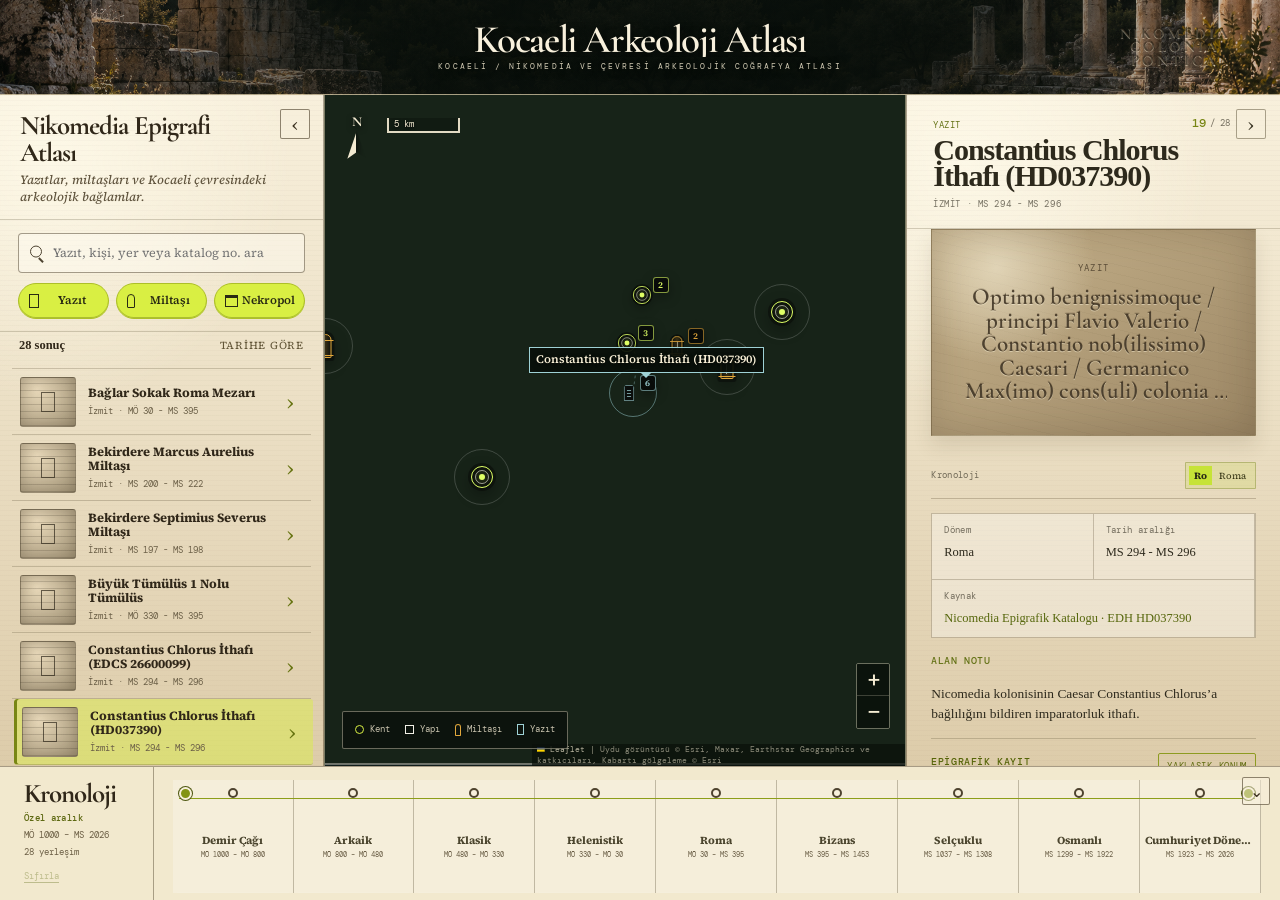
==== commit c7ca800c: "Miltaşı kümelerini haritada ayır" ====
--- a/kocaeliarkeo/index.html
+++ b/kocaeliarkeo/index.html
@@ -13,8 +13,8 @@
     <meta name="theme-color" content="#0c1110" />
     <link rel="icon" href="/kocaeliarkeo/favicon.svg" type="image/svg+xml" />
     <title>Kocaeli Arkeoloji Atlası</title>
-    <script type="module" crossorigin src="/kocaeliarkeo/assets/index-CAAQ8kHA.js"></script>
-    <link rel="stylesheet" crossorigin href="/kocaeliarkeo/assets/index-DqVAxbzm.css">
+    <script type="module" crossorigin src="/kocaeliarkeo/assets/index-CnsGt966.js"></script>
+    <link rel="stylesheet" crossorigin href="/kocaeliarkeo/assets/index-BMh4--vv.css">
   </head>
   <body>
     <div id="root"></div>
--- a/kocaeliarkeo/assets/index-BMh4--vv.css
+++ b/kocaeliarkeo/assets/index-BMh4--vv.css
@@ -0,0 +1 @@
+.leaflet-pane,.leaflet-tile,.leaflet-marker-icon,.leaflet-marker-shadow,.leaflet-tile-container,.leaflet-pane>svg,.leaflet-pane>canvas,.leaflet-zoom-box,.leaflet-image-layer,.leaflet-layer{position:absolute;top:0;left:0}.leaflet-container{overflow:hidden}.leaflet-tile,.leaflet-marker-icon,.leaflet-marker-shadow{-webkit-user-select:none;user-select:none;-webkit-user-drag:none}.leaflet-tile::selection{background:0 0}.leaflet-safari .leaflet-tile{image-rendering:-webkit-optimize-contrast}.leaflet-safari .leaflet-tile-container{-webkit-transform-origin:0 0;width:1600px;height:1600px}.leaflet-marker-icon,.leaflet-marker-shadow{display:block}.leaflet-container .leaflet-overlay-pane svg{max-width:none!important;max-height:none!important}.leaflet-container .leaflet-marker-pane img,.leaflet-container .leaflet-shadow-pane img,.leaflet-container .leaflet-tile-pane img,.leaflet-container img.leaflet-image-layer,.leaflet-container .leaflet-tile{width:auto;padding:0;max-width:none!important;max-height:none!important}.leaflet-container img.leaflet-tile{mix-blend-mode:plus-lighter}.leaflet-container.leaflet-touch-zoom{-ms-touch-action:pan-x pan-y;touch-action:pan-x pan-y}.leaflet-container.leaflet-touch-drag{-ms-touch-action:pinch-zoom;touch-action:none;touch-action:pinch-zoom}.leaflet-container.leaflet-touch-drag.leaflet-touch-zoom{-ms-touch-action:none;touch-action:none}.leaflet-container{-webkit-tap-highlight-color:transparent}.leaflet-container a{-webkit-tap-highlight-color:#33b5e566}.leaflet-tile{filter:inherit;visibility:hidden}.leaflet-tile-loaded{visibility:inherit}.leaflet-zoom-box{box-sizing:border-box;z-index:800;width:0;height:0}.leaflet-overlay-pane svg{-moz-user-select:none}.leaflet-pane{z-index:400}.leaflet-tile-pane{z-index:200}.leaflet-overlay-pane{z-index:400}.leaflet-shadow-pane{z-index:500}.leaflet-marker-pane{z-index:600}.leaflet-tooltip-pane{z-index:650}.leaflet-popup-pane{z-index:700}.leaflet-map-pane canvas{z-index:100}.leaflet-map-pane svg{z-index:200}.leaflet-vml-shape{width:1px;height:1px}.lvml{behavior:url(#default#VML);display:inline-block;position:absolute}.leaflet-control{z-index:800;pointer-events:visiblePainted;pointer-events:auto;position:relative}.leaflet-top,.leaflet-bottom{z-index:1000;pointer-events:none;position:absolute}.leaflet-top{top:0}.leaflet-right{right:0}.leaflet-bottom{bottom:0}.leaflet-left{left:0}.leaflet-control{float:left;clear:both}.leaflet-right .leaflet-control{float:right}.leaflet-top .leaflet-control{margin-top:10px}.leaflet-bottom .leaflet-control{margin-bottom:10px}.leaflet-left .leaflet-control{margin-left:10px}.leaflet-right .leaflet-control{margin-right:10px}.leaflet-fade-anim .leaflet-popup{opacity:0;transition:opacity .2s linear}.leaflet-fade-anim .leaflet-map-pane .leaflet-popup{opacity:1}.leaflet-zoom-animated{transform-origin:0 0}svg.leaflet-zoom-animated{will-change:transform}.leaflet-zoom-anim .leaflet-zoom-animated{-webkit-transition:-webkit-transform .25s cubic-bezier(0,0,.25,1);-moz-transition:-moz-transform .25s cubic-bezier(0,0,.25,1);transition:transform .25s cubic-bezier(0,0,.25,1)}.leaflet-zoom-anim .leaflet-tile,.leaflet-pan-anim .leaflet-tile{transition:none}.leaflet-zoom-anim .leaflet-zoom-hide{visibility:hidden}.leaflet-interactive{cursor:pointer}.leaflet-grab{cursor:-webkit-grab;cursor:-moz-grab;cursor:grab}.leaflet-crosshair,.leaflet-crosshair .leaflet-interactive{cursor:crosshair}.leaflet-popup-pane,.leaflet-control{cursor:auto}.leaflet-dragging .leaflet-grab,.leaflet-dragging .leaflet-grab .leaflet-interactive,.leaflet-dragging .leaflet-marker-draggable{cursor:move;cursor:-webkit-grabbing;cursor:-moz-grabbing;cursor:grabbing}.leaflet-marker-icon,.leaflet-marker-shadow,.leaflet-image-layer,.leaflet-pane>svg path,.leaflet-tile-container{pointer-events:none}.leaflet-marker-icon.leaflet-interactive,.leaflet-image-layer.leaflet-interactive,.leaflet-pane>svg path.leaflet-interactive,svg.leaflet-image-layer.leaflet-interactive path{pointer-events:visiblePainted;pointer-events:auto}.leaflet-container{outline-offset:1px;background:#ddd}.leaflet-container a{color:#0078a8}.leaflet-zoom-box{background:#ffffff80;border:2px dotted #38f}.leaflet-container{font-family:Helvetica Neue,Arial,Helvetica,sans-serif;font-size:.75rem;line-height:1.5}.leaflet-bar{border-radius:4px;box-shadow:0 1px 5px #000000a6}.leaflet-bar a{text-align:center;color:#000;background-color:#fff;border-bottom:1px solid #ccc;width:26px;height:26px;line-height:26px;text-decoration:none;display:block}.leaflet-bar a,.leaflet-control-layers-toggle{background-position:50%;background-repeat:no-repeat;display:block}.leaflet-bar a:hover,.leaflet-bar a:focus{background-color:#f4f4f4}.leaflet-bar a:first-child{border-top-left-radius:4px;border-top-right-radius:4px}.leaflet-bar a:last-child{border-bottom:none;border-bottom-right-radius:4px;border-bottom-left-radius:4px}.leaflet-bar a.leaflet-disabled{cursor:default;color:#bbb;background-color:#f4f4f4}.leaflet-touch .leaflet-bar a{width:30px;height:30px;line-height:30px}.leaflet-touch .leaflet-bar a:first-child{border-top-left-radius:2px;border-top-right-radius:2px}.leaflet-touch .leaflet-bar a:last-child{border-bottom-right-radius:2px;border-bottom-left-radius:2px}.leaflet-control-zoom-in,.leaflet-control-zoom-out{text-indent:1px;font:700 18px Lucida Console,Monaco,monospace}.leaflet-touch .leaflet-control-zoom-in,.leaflet-touch .leaflet-control-zoom-out{font-size:22px}.leaflet-control-layers{background:#fff;border-radius:5px;box-shadow:0 1px 5px #0006}.leaflet-control-layers-toggle{background-image:url([data-uri]);width:36px;height:36px}.leaflet-retina .leaflet-control-layers-toggle{background-image:url([data-uri]);background-size:26px 26px}.leaflet-touch .leaflet-control-layers-toggle{width:44px;height:44px}.leaflet-control-layers .leaflet-control-layers-list,.leaflet-control-layers-expanded .leaflet-control-layers-toggle{display:none}.leaflet-control-layers-expanded .leaflet-control-layers-list{display:block;position:relative}.leaflet-control-layers-expanded{color:#333;background:#fff;padding:6px 10px 6px 6px}.leaflet-control-layers-scrollbar{padding-right:5px;overflow:hidden scroll}.leaflet-control-layers-selector{margin-top:2px;position:relative;top:1px}.leaflet-control-layers label{font-size:1.08333em;display:block}.leaflet-control-layers-separator{border-top:1px solid #ddd;height:0;margin:5px -10px 5px -6px}.leaflet-default-icon-path{background-image:url([data-uri])}.leaflet-container .leaflet-control-attribution{background:#fffc;margin:0}.leaflet-control-attribution,.leaflet-control-scale-line{color:#333;padding:0 5px;line-height:1.4}.leaflet-control-attribution a{text-decoration:none}.leaflet-control-attribution a:hover,.leaflet-control-attribution a:focus{text-decoration:underline}.leaflet-attribution-flag{width:1em;height:.6669em;vertical-align:baseline!important;display:inline!important}.leaflet-left .leaflet-control-scale{margin-left:5px}.leaflet-bottom .leaflet-control-scale{margin-bottom:5px}.leaflet-control-scale-line{white-space:nowrap;box-sizing:border-box;text-shadow:1px 1px #fff;background:#fffc;border:2px solid #777;border-top:none;padding:2px 5px 1px;line-height:1.1}.leaflet-control-scale-line:not(:first-child){border-top:2px solid #777;border-bottom:none;margin-top:-2px}.leaflet-control-scale-line:not(:first-child):not(:last-child){border-bottom:2px solid #777}.leaflet-touch .leaflet-control-attribution,.leaflet-touch .leaflet-control-layers,.leaflet-touch .leaflet-bar{box-shadow:none}.leaflet-touch .leaflet-control-layers,.leaflet-touch .leaflet-bar{background-clip:padding-box;border:2px solid #0003}.leaflet-popup{text-align:center;margin-bottom:20px;position:absolute}.leaflet-popup-content-wrapper{text-align:left;border-radius:12px;padding:1px}.leaflet-popup-content{min-height:1px;margin:13px 24px 13px 20px;font-size:1.08333em;line-height:1.3}.leaflet-popup-content p{margin:1.3em 0}.leaflet-popup-tip-container{pointer-events:none;width:40px;height:20px;margin-top:-1px;margin-left:-20px;position:absolute;left:50%;overflow:hidden}.leaflet-popup-tip{pointer-events:auto;width:17px;height:17px;margin:-10px auto 0;padding:1px;transform:rotate(45deg)}.leaflet-popup-content-wrapper,.leaflet-popup-tip{color:#333;background:#fff;box-shadow:0 3px 14px #0006}.leaflet-container a.leaflet-popup-close-button{text-align:center;color:#757575;background:0 0;border:none;width:24px;height:24px;font:16px/24px Tahoma,Verdana,sans-serif;text-decoration:none;position:absolute;top:0;right:0}.leaflet-container a.leaflet-popup-close-button:hover,.leaflet-container a.leaflet-popup-close-button:focus{color:#585858}.leaflet-popup-scrolled{overflow:auto}.leaflet-oldie .leaflet-popup-content-wrapper{-ms-zoom:1}.leaflet-oldie .leaflet-popup-tip{-ms-filter:"progid:DXImageTransform.Microsoft.Matrix(M11=0.70710678, M12=0.70710678, M21=-0.70710678, M22=0.70710678)";width:24px;filter:progid:DXImageTransform.Microsoft.Matrix(M11=.707107, M12=.707107, M21=-.707107, M22=.707107);margin:0 auto}.leaflet-oldie .leaflet-control-zoom,.leaflet-oldie .leaflet-control-layers,.leaflet-oldie .leaflet-popup-content-wrapper,.leaflet-oldie .leaflet-popup-tip{border:1px solid #999}.leaflet-div-icon{background:#fff;border:1px solid #666}.leaflet-tooltip{color:#222;white-space:nowrap;-webkit-user-select:none;user-select:none;pointer-events:none;background-color:#fff;border:1px solid #fff;border-radius:3px;padding:6px;position:absolute;box-shadow:0 1px 3px #0006}.leaflet-tooltip.leaflet-interactive{cursor:pointer;pointer-events:auto}.leaflet-tooltip-top:before,.leaflet-tooltip-bottom:before,.leaflet-tooltip-left:before,.leaflet-tooltip-right:before{pointer-events:none;content:"";background:0 0;border:6px solid #0000;position:absolute}.leaflet-tooltip-bottom{margin-top:6px}.leaflet-tooltip-top{margin-top:-6px}.leaflet-tooltip-bottom:before,.leaflet-tooltip-top:before{margin-left:-6px;left:50%}.leaflet-tooltip-top:before{border-top-color:#fff;margin-bottom:-12px;bottom:0}.leaflet-tooltip-bottom:before{border-bottom-color:#fff;margin-top:-12px;margin-left:-6px;top:0}.leaflet-tooltip-left{margin-left:-6px}.leaflet-tooltip-right{margin-left:6px}.leaflet-tooltip-left:before,.leaflet-tooltip-right:before{margin-top:-6px;top:50%}.leaflet-tooltip-left:before{border-left-color:#fff;margin-right:-12px;right:0}.leaflet-tooltip-right:before{border-right-color:#fff;margin-left:-12px;left:0}@media print{.leaflet-control{-webkit-print-color-adjust:exact;print-color-adjust:exact}}:root{--lightningcss-light:initial;--lightningcss-dark: ;color-scheme:light;color:#1f2220;font-synthesis:none;text-rendering:optimizelegibility;-webkit-font-smoothing:antialiased;-moz-osx-font-smoothing:grayscale;--surface:#fffcf7c7;--surface-strong:#fffcf7f0;--surface-muted:#f6f0e6d1;--border:#60584526;--border-strong:#4f4a3e40;--text-main:#1f2220;--text-soft:#5c615d;--text-faint:#767a73;--accent:#3e5f55;--accent-soft:#8aa294;--shadow:0 18px 48px #584e3c1f;--radius-lg:28px;--radius-md:20px;--radius-sm:14px;background:radial-gradient(circle at 0 0,#dacdaf6b,#0000 28%),radial-gradient(circle at 100% 0,#95ad9d40,#0000 25%),linear-gradient(#f6f2ea 0%,#ede7dd 100%);font-family:Avenir Next,Segoe UI,sans-serif;font-weight:400;line-height:1.5}*{box-sizing:border-box}html,body,#root{min-height:100%;margin:0}body{min-height:100vh;overflow-x:hidden}a{color:inherit}button,input,select,textarea{font:inherit}button{cursor:pointer}.app-shell{min-height:100vh;padding:24px}.topbar{border:1px solid var(--border);border-radius:var(--radius-lg);-webkit-backdrop-filter:blur(12px);backdrop-filter:blur(12px);box-shadow:var(--shadow);background:linear-gradient(135deg,#fffbf4e0,#f6efe3b8);justify-content:space-between;align-items:flex-start;gap:24px;padding:20px 24px;display:flex}.brand-block{flex-direction:column;gap:8px;max-width:760px;display:flex}.brand-block h1,.hero-card h2,.section-head h3,.form-header h3,.detail-card h4{letter-spacing:-.02em;margin:0;font-family:Iowan Old Style,Palatino Linotype,Book Antiqua,serif;font-weight:700}.brand-copy,.hero-copy,.site-row p,.detail-summary{color:var(--text-soft);margin:0}.eyebrow{letter-spacing:.14em;text-transform:uppercase;color:var(--accent);margin:0 0 4px;font-size:.78rem}.topnav{flex-wrap:wrap;gap:10px;display:flex}.nav-link{color:var(--text-soft);border:1px solid #0000;border-radius:999px;padding:12px 18px;text-decoration:none;transition:all .18s}.nav-link:hover{border-color:var(--border);color:var(--text-main);background:#fff6}.nav-link-active{color:var(--text-main);background:#3e5f5524;border-color:#3e5f5538}.page-shell{padding-top:24px}.map-experience{background:#081216;width:100vw;height:100vh;position:relative;overflow:hidden}.fullscreen-map-surface{position:absolute;inset:0}.map-root-fullscreen{height:100vh;min-height:100vh}.map-overlay-shell{z-index:500;pointer-events:none;position:absolute;inset:0}.map-brand-chip,.map-filter-dock,.site-detail-panel,.chronology-dock,.map-empty-state{pointer-events:auto}.map-brand-chip{-webkit-backdrop-filter:blur(16px);backdrop-filter:blur(16px);color:#f7f3eaf2;background:#0a12159e;border:1px solid #efe7da24;border-radius:22px;align-items:center;gap:14px;padding:14px 16px;display:inline-flex;position:absolute;top:24px;left:24px;box-shadow:0 18px 48px #050c103d}.map-brand-chip strong{font-family:Iowan Old Style,Palatino Linotype,serif;font-size:1rem;display:block}.map-brand-kicker{letter-spacing:.14em;text-transform:uppercase;color:#e8dfcdad;margin:0 0 2px;font-size:.72rem}.map-filter-dock{-webkit-backdrop-filter:blur(16px);backdrop-filter:blur(16px);background:#0a12158a;border:1px solid #efe7da24;border-radius:24px;grid-template-columns:repeat(2,minmax(176px,.9fr)) auto;align-items:end;gap:10px;width:min(540px,100vw - 470px);padding:12px;display:grid;position:absolute;top:24px;left:50%;transform:translate(-50%);box-shadow:0 18px 48px #050c103d}.map-filter-field{flex-direction:column;gap:6px;min-width:0;display:flex}.map-filter-field span{letter-spacing:.12em;text-transform:uppercase;color:#e8dfcdad;padding-left:2px;font-size:.72rem}.map-filter-dock input,.map-filter-dock select{color:#f7f3eaf2;box-shadow:none;background:#fffcf714;border:1px solid #efe7da1f}.map-filter-dock input::placeholder{color:#e8dfcd7a}.map-filter-reset{color:#f7f3eaf0;background:#fffcf714;border:1px solid #efe7da24;border-radius:16px;min-height:46px;padding:0 16px;transition:all .18s}.map-filter-reset:hover{background:#fffcf724}.site-detail-panel{-webkit-backdrop-filter:blur(18px);backdrop-filter:blur(18px);background:#fbf7efe6;border:1px solid #efe7da24;border-radius:30px;width:min(392px,100vw - 48px);max-height:calc(100vh - 180px);position:absolute;top:24px;right:24px;overflow:auto;box-shadow:0 28px 70px #050c1047}.site-detail-close{z-index:2;min-height:34px;color:var(--text-soft);background:#fffcf7c7;border:1px solid #383a361f;border-radius:999px;padding:0 12px;position:absolute;top:16px;right:16px}.site-detail-media{background:linear-gradient(135deg,#657b752e,#394e5938);position:relative;overflow:hidden}.site-detail-media-gallery{padding:16px 16px 0}.site-detail-body{flex-direction:column;gap:18px;padding:22px 22px 24px;display:flex}.site-detail-head h2,.site-detail-summary h3{letter-spacing:-.02em;margin:0;font-family:Iowan Old Style,Palatino Linotype,serif}.site-detail-head h2{font-size:1.9rem;line-height:1.02}.site-detail-head{justify-content:space-between;align-items:flex-start;gap:12px;display:flex}.site-detail-kicker{letter-spacing:.14em;text-transform:uppercase;color:var(--accent);margin:0 0 6px;font-size:.76rem}.site-detail-grid{grid-template-columns:repeat(2,minmax(0,1fr));gap:12px;margin:0;display:grid}.site-detail-grid div{background:#ffffff94;border:1px solid #60584514;border-radius:18px;padding:12px 14px}.site-detail-grid dt{letter-spacing:.1em;text-transform:uppercase;color:var(--text-faint);margin-bottom:6px;font-size:.72rem}.site-detail-grid dd{color:var(--text-main);margin:0}.site-detail-grid a{color:var(--accent);text-decoration:none}.site-detail-summary{flex-direction:column;gap:8px;display:flex}.site-detail-summary p{color:var(--text-soft);margin:0}.site-detail-literature{flex-direction:column;gap:10px;display:flex}.site-detail-literature h3{margin:0;font-family:Iowan Old Style,Palatino Linotype,serif}.site-detail-literature-list{flex-direction:column;gap:10px;display:flex}.site-detail-literature-item{background:#ffffff9e;border:1px solid #60584514;border-radius:18px;flex-direction:column;gap:6px;padding:14px 16px;display:flex}.site-detail-literature-head{justify-content:space-between;align-items:flex-start;gap:12px;display:flex}.site-detail-literature-head strong{font-size:.96rem;line-height:1.35}.site-detail-literature-head span,.site-detail-literature-item p{color:var(--text-soft)}.site-detail-literature-item p{margin:0;font-size:.88rem}.site-detail-literature-item a{color:var(--accent);font-size:.88rem;text-decoration:none}.site-photo-gallery{flex-direction:column;gap:10px;display:flex}.site-photo-gallery-main-shell{background:linear-gradient(135deg,#596f6a3d,#394e5947);border-radius:24px;position:relative;overflow:hidden}.site-photo-gallery-main{width:100%;color:inherit;text-align:left;background:0 0;border:none;padding:0;display:block;position:relative}.site-photo-gallery-main:disabled{opacity:1;cursor:default}.site-photo-gallery-main img,.site-photo-gallery-empty{aspect-ratio:1.26;width:100%}.site-photo-gallery-main img{object-fit:cover;display:block}.site-photo-gallery-empty{color:#fffcf7d1;background:linear-gradient(135deg,#476059e6,#273a43e0);justify-content:center;align-items:center;display:flex}.site-photo-gallery-zoom{color:#f7f3eae6;-webkit-backdrop-filter:blur(10px);backdrop-filter:blur(10px);background:#08101470;border:1px solid #f5efe624;border-radius:999px;align-items:center;min-height:30px;padding:0 10px;font-size:.74rem;display:inline-flex;position:absolute;bottom:14px;right:14px}.site-photo-gallery-strip{grid-template-columns:repeat(auto-fit,minmax(54px,1fr));gap:8px;display:grid}.site-photo-gallery-thumb{background:#ffffff61;border:1px solid #60584514;border-radius:16px;padding:0;transition:all .18s;overflow:hidden}.site-photo-gallery-thumb img{aspect-ratio:1;object-fit:cover;width:100%;display:block}.site-photo-gallery-thumb.is-active{border-color:#3e5f553d;box-shadow:0 10px 22px #0c121424}.site-photo-gallery-caption{flex-direction:column;gap:6px;padding:0 2px 2px;display:flex}.site-photo-gallery-caption strong{font-family:Iowan Old Style,Palatino Linotype,serif;font-size:1rem;font-weight:600}.site-photo-gallery-caption p{color:var(--text-soft);margin:0;font-size:.92rem;line-height:1.45}.site-photo-gallery-meta{color:var(--text-faint);flex-wrap:wrap;gap:10px;font-size:.76rem;display:flex}.site-photo-gallery-meta a{color:var(--accent);text-decoration:none}.site-lightbox{z-index:980;-webkit-backdrop-filter:blur(18px);backdrop-filter:blur(18px);background:#050c10b8;place-items:center;padding:24px;display:grid;position:fixed;inset:0}.site-lightbox-card{background:#fbf7eff0;border:1px solid #efe7da1f;border-radius:28px;width:min(980px,100%);max-height:calc(100vh - 48px);position:relative;overflow:auto;box-shadow:0 28px 90px #0000004d}.site-lightbox-card img{object-fit:contain;background:#0e191e1f;width:100%;max-height:75vh;display:block}.site-lightbox-close{z-index:2;min-height:34px;color:var(--text-soft);background:#fffcf7e6;border:1px solid #383a361f;border-radius:999px;padding:0 12px;position:absolute;top:14px;right:14px}.site-lightbox-caption{padding:16px 18px 18px}.site-lightbox-caption strong{font-family:Iowan Old Style,Palatino Linotype,serif}.site-lightbox-caption p{color:var(--text-soft);margin:6px 0 0}.chronology-dock{justify-content:center;display:flex;position:absolute;bottom:24px;left:24px;right:24px}.chronology-floating{color:#f7f3eaf0;-webkit-backdrop-filter:blur(22px)saturate(118%);background:linear-gradient(#ffffff0f,#ffffff04),#09111447;border:1px solid #f3ece01a;border-radius:26px;width:min(780px,100vw - 56px);padding:13px 16px 12px;position:relative;overflow:hidden;box-shadow:inset 0 1px #ffffff14,0 18px 42px #050c102e}.chronology-floating:before{content:"";border-radius:inherit;pointer-events:none;background:linear-gradient(#ffffff0b,#0000 48%);position:absolute;inset:1px}.chronology-floating-head{flex-wrap:wrap;align-items:center;gap:8px;margin-bottom:10px;display:flex}.chronology-floating-label,.chronology-floating-period,.chronology-floating-range,.chronology-floating-count,.chronology-floating-reset{border-radius:999px;align-items:center;min-height:30px;padding:0 11px;display:inline-flex}.chronology-floating-label{color:#e8dfcdbd;letter-spacing:.12em;text-transform:uppercase;background:#ffffff08;border:1px solid #efe7da1a;font-size:.69rem}.chronology-floating-period{color:#faf4ecf0;background:#c4a27f14;border:1px solid #e0ccb11f}.chronology-floating-range,.chronology-floating-count{color:#f7f3eae6;background:#fffcf70e;border:1px solid #efe7da0f}.chronology-floating-reset{color:#f7f3eadb;background:#fffcf70d;border:1px solid #efe7da1a;margin-left:auto;transition:all .18s}.chronology-floating-reset:hover:not(:disabled){color:#f7f3eaf5;background:#fffcf717}.chronology-floating-reset:disabled{opacity:.34;cursor:not-allowed}.chronology-floating-track-shell{flex-direction:column;gap:9px;display:flex}.chronology-period-pills{flex-wrap:wrap;gap:8px;margin-bottom:12px;display:flex}.chronology-period-pill{color:#eee7dbc7;letter-spacing:.01em;background:#fffcf709;border:1px solid #efe7da14;border-radius:999px;min-height:30px;padding:0 12px;font-size:.76rem;transition:all .18s}.chronology-period-pill:hover{color:#f7f3eaeb;background:#fffcf714}.chronology-period-pill-active{color:#faf5edfa;background:#c4a27f24;border-color:#e0ccb138;box-shadow:inset 0 1px #ffffff0d}.chronology-floating-note{color:#e8dfcdb3;margin:10px 0 0;font-size:.79rem}.chronology-floating-mobile{border-radius:24px;width:min(100%,420px);padding:10px 12px;transition:padding .18s,transform .18s,box-shadow .18s,background .18s}.chronology-floating-mobile-head{justify-content:space-between;align-items:center;gap:10px;display:flex}.chronology-floating-mobile-copy{flex-direction:column;gap:3px;min-width:0;display:flex}.chronology-floating-mobile-period{color:#faf4ecf5;font-family:Iowan Old Style,Palatino Linotype,serif;font-size:1rem;line-height:1.05}.chronology-floating-mobile-range{color:#e8dfcdb8;font-size:.73rem}.chronology-floating-mobile-actions{flex-shrink:0;align-items:center;gap:8px;display:flex}.chronology-floating-toggle,.chronology-floating-reset-mobile{border-radius:999px;min-height:34px;padding:0 12px;font-size:.74rem}.chronology-floating-toggle{color:#f7f3eaeb;background:#fffcf714;border:1px solid #efe7da1f}.chronology-floating-reset-mobile{margin-left:0}.chronology-floating-mobile-meta{justify-content:space-between;align-items:center;gap:8px;margin-top:8px;display:flex}.chronology-floating-note-chip{color:#e8dfcdc2;background:#fffcf70a;border:1px solid #efe7da14;border-radius:999px;align-items:center;min-height:26px;padding:0 10px;font-size:.69rem;display:inline-flex}.chronology-floating-mobile-body{border-top:1px solid #efe7da14;margin-top:10px;padding-top:10px}.chronology-period-pills-mobile{scrollbar-width:none;flex-wrap:nowrap;gap:6px;margin-bottom:10px;padding-bottom:2px;overflow-x:auto}.chronology-period-pills-mobile::-webkit-scrollbar{display:none}.chronology-period-pills-mobile .chronology-period-pill{white-space:nowrap;flex:none;min-height:28px;padding:0 11px;font-size:.7rem}.chronology-floating-track-shell-mobile{gap:7px}.chronology-scale-mobile{font-size:.68rem}.chronology-floating.is-collapsed{padding-top:9px;padding-bottom:9px;box-shadow:inset 0 1px #ffffff14,0 12px 28px #050c1024}.chronology-floating.is-expanded{transform:translateY(-2px)}.map-empty-state{color:#f7f3eaf2;-webkit-backdrop-filter:blur(16px);backdrop-filter:blur(16px);background:#0a1215a3;border:1px solid #efe7da24;border-radius:18px;padding:12px 16px;position:absolute;top:96px;left:50%;transform:translate(-50%)}.admin-login-page{place-items:center;min-height:100vh;padding:24px;display:grid}.admin-login-card{border:1px solid var(--border);width:min(480px,100%);box-shadow:var(--shadow);-webkit-backdrop-filter:blur(14px);backdrop-filter:blur(14px);background:#fffcf7d1;border-radius:30px;padding:28px}.admin-login-head{flex-direction:column;gap:8px;margin-bottom:22px;display:flex}.admin-login-head h1{margin:0;font-family:Iowan Old Style,Palatino Linotype,serif}.admin-login-copy{color:var(--text-soft);margin:0}.admin-login-form{flex-direction:column;gap:16px;display:flex}.admin-login-error{color:#7a3434;background:#b3484814;border:1px solid #b348482e;border-radius:18px;padding:12px 14px}.admin-login-actions{flex-wrap:wrap;gap:12px;display:flex}.content-stack{flex-direction:column;gap:20px;display:flex}.public-page{gap:18px}.hero-card,.filter-card,.sidebar-card,.map-card,.admin-list-column,.admin-form-column{border:1px solid var(--border);border-radius:var(--radius-lg);background:var(--surface);box-shadow:var(--shadow);-webkit-backdrop-filter:blur(12px);backdrop-filter:blur(12px)}.hero-card{grid-template-columns:minmax(0,1.4fr) minmax(280px,.8fr);gap:24px;padding:26px;display:grid}.public-hero{background:linear-gradient(135deg,#fbf8f2eb,#efe9dfd6)}.stat-grid{grid-template-columns:repeat(auto-fit,minmax(132px,1fr));gap:12px;display:grid}.stat-card{border:1px solid var(--border);border-radius:var(--radius-md);background:#ffffff73;flex-direction:column;gap:2px;padding:18px;display:flex}.stat-card strong{font-family:Iowan Old Style,Palatino Linotype,serif;font-size:1.85rem}.stat-card span,.site-row-meta,.muted-chip,.popup-card span,.detail-card p,.detail-grid dd,.detail-grid dt{color:var(--text-soft)}.filter-card{align-items:end;gap:14px;padding:18px;display:flex}.filter-card-stack{flex-direction:column;align-items:stretch}.public-controls-card{border:1px solid var(--border);border-radius:var(--radius-lg);box-shadow:var(--shadow);-webkit-backdrop-filter:blur(12px);backdrop-filter:blur(12px);background:#fffcf7c7;flex-direction:column;gap:16px;padding:18px;display:flex}.public-filters-grid{grid-template-columns:minmax(0,1.35fr) repeat(2,minmax(180px,.5fr)) auto;align-items:end;gap:14px;display:grid}.chronology-card{background:linear-gradient(#f8f4ece0,#f1eadfbd);border:1px solid #6058451f;border-radius:24px;flex-direction:column;gap:16px;padding:18px 18px 16px;display:flex}.chronology-head,.chronology-foot{justify-content:space-between;align-items:flex-start;gap:16px;display:flex}.chronology-head h3{margin:0;font-family:Iowan Old Style,Palatino Linotype,serif;font-size:1.12rem}.chronology-summary{flex-wrap:wrap;justify-content:flex-end;gap:8px;display:flex}.chronology-range-chip,.chronology-result-chip{background:#ffffff9e;border:1px solid #6058451f;border-radius:999px;align-items:center;min-height:34px;padding:0 12px;display:inline-flex}.chronology-range-chip{color:var(--text-main)}.chronology-result-chip{color:var(--accent)}.chronology-track-shell{flex-direction:column;gap:10px;display:flex}.chronology-track{background:linear-gradient(90deg,#e5dac61f,#8da39724);border-radius:999px;height:8px;position:relative;overflow:hidden;box-shadow:inset 0 0 0 1px #ffffff0a}.chronology-track-active{background:linear-gradient(90deg,#b17b60e0,#548175e0);border-radius:999px;position:absolute;top:0;bottom:0;box-shadow:inset 0 1px #ffffff2e,0 0 18px #5481752e}.chronology-sliders{min-height:22px;position:relative}.chronology-slider{appearance:none;pointer-events:none;background:0 0;border:none;padding:0;position:absolute;inset:0}.chronology-slider::-webkit-slider-thumb{appearance:none;pointer-events:auto;background:linear-gradient(#f7f2e9fa,#dae7e0eb);border:1.5px solid #fffaf4eb;border-radius:50%;width:15px;height:15px;box-shadow:0 5px 14px #0710143d,0 0 0 4px #ffffff0a}.chronology-slider::-moz-range-thumb{pointer-events:auto;background:linear-gradient(#f7f2e9fa,#dae7e0eb);border:1.5px solid #fffaf4eb;border-radius:50%;width:15px;height:15px;box-shadow:0 5px 14px #0710143d,0 0 0 4px #ffffff0a}.chronology-slider::-webkit-slider-runnable-track{background:0 0;height:8px}.chronology-slider::-moz-range-track{background:0 0;height:8px}.chronology-scale{color:#e8dfcd9e;grid-template-columns:repeat(3,minmax(0,1fr));gap:12px;font-size:.74rem;display:grid}.chronology-scale span:nth-child(2){text-align:center}.chronology-scale span:last-child{text-align:right}.chronology-note{color:var(--text-soft);margin:0;font-size:.88rem}.chronology-reset{min-height:38px;padding:0 14px}.field-block{flex-direction:column;gap:8px;min-width:0;display:flex}.field-inline{gap:12px}.field-grow{flex:1}.field-span-2{grid-column:span 2}.field-block span{color:var(--text-soft);font-size:.86rem}input,select,textarea{border:1px solid var(--border);width:100%;color:var(--text-main);background:#ffffffad;border-radius:16px;padding:13px 14px;transition:border-color .16s,box-shadow .16s}input:focus,select:focus,textarea:focus{border-color:#3e5f5580;outline:none;box-shadow:0 0 0 4px #3e5f551f}textarea{resize:vertical}.primary-button,.ghost-button,.danger-button{border:1px solid var(--border);border-radius:999px;justify-content:center;align-items:center;gap:8px;min-height:46px;padding:0 18px;transition:all .18s;display:inline-flex}.primary-button{color:#f8faf7;background:linear-gradient(135deg,#406056,#2f443d);border-color:#2f443d4d}.primary-button:hover{transform:translateY(-1px);box-shadow:0 16px 28px #2f443d33}.ghost-button{color:var(--text-main);background:#ffffff8a}.ghost-button:hover{border-color:var(--border-strong);background:#ffffffd9}.danger-button{color:#7a2f2f;background:#b3484814;border-color:#b3484833}.danger-button:hover{background:#b3484824}.primary-button:disabled,.ghost-button:disabled,.danger-button:disabled{cursor:not-allowed;opacity:.45}.public-shell{grid-template-columns:minmax(0,1fr) minmax(320px,420px);gap:20px;min-height:calc(100vh - 280px);display:grid}.sidebar-card{flex-direction:column;gap:18px;min-height:100%;padding:18px;display:flex}.sidebar-section{flex-direction:column;gap:14px;min-height:0;display:flex}.sidebar-list{flex:1}.section-head{justify-content:space-between;align-items:center;gap:16px;display:flex}.detail-card,.empty-card,.notice-card,.photo-preview-card{border:1px solid var(--border);background:#ffffff85;border-radius:22px;padding:18px}.public-sidebar{background:linear-gradient(#fffcf7e0,#f3ece2cc)}.detail-header{justify-content:space-between;align-items:flex-start;gap:16px;margin-bottom:16px;display:flex}.detail-title-block{flex-direction:column;gap:4px;display:flex}.detail-grid{grid-template-columns:repeat(2,minmax(0,1fr));gap:14px;margin:0;display:grid}.detail-grid-atlas{margin-bottom:12px}.detail-grid dt{text-transform:uppercase;letter-spacing:.08em;margin-bottom:6px;font-size:.8rem}.detail-grid dd{margin:0}.detail-photo{object-fit:cover;background:#e6e0d4b3;border-radius:20px;width:100%;max-height:260px;margin-top:16px;display:block}.photo-placeholder{text-align:center;color:var(--text-faint);background:#f7f1e8b3;border:1px dashed #60584547;border-radius:20px;margin-top:16px;padding:28px 18px}.source-link{color:var(--accent);margin-top:16px;text-decoration:none;display:inline-flex}.gallery-preview-card{flex-direction:column;gap:12px;display:flex}.gallery-preview-card .site-photo-gallery-main{cursor:default}.gallery-editor{flex-direction:column;gap:16px;display:flex}.gallery-editor-head{justify-content:space-between;align-items:flex-start;gap:16px;display:flex}.gallery-editor-head h4{margin:4px 0 0;font-family:Iowan Old Style,Palatino Linotype,serif;font-size:1.18rem}.gallery-editor-actions{align-items:center;gap:10px;display:flex}.gallery-editor-file-input{display:none}.gallery-editor-add-card,.gallery-editor-item,.gallery-editor-recovery-card{background:#ffffff85;border:1px solid #60584514;border-radius:22px}.gallery-editor-add-card{padding:18px}.gallery-editor-add-grid,.gallery-editor-item-grid{grid-template-columns:repeat(2,minmax(0,1fr));gap:14px;display:grid}.gallery-editor-add-actions{flex-wrap:wrap;align-items:center;gap:12px;margin-top:14px;display:flex}.gallery-editor-error{color:#7a3434;font-size:.84rem}.gallery-editor-list{flex-direction:column;gap:14px;display:flex}.gallery-editor-head-compact h4{font-size:1rem}.gallery-editor-recovery-card{padding:18px}.gallery-editor-recovery-list{flex-direction:column;gap:12px;display:flex}.gallery-editor-recovery-item{background:#fffcf794;border:1px solid #60584514;border-radius:18px;grid-template-columns:92px minmax(0,1fr) auto;align-items:center;gap:14px;padding:12px;display:grid}.gallery-editor-recovery-item img{aspect-ratio:1;object-fit:cover;border-radius:14px;width:100%;display:block}.gallery-editor-recovery-body{flex-direction:column;gap:4px;min-width:0;display:flex}.gallery-editor-recovery-body strong,.gallery-editor-recovery-body span{text-overflow:ellipsis;white-space:nowrap;overflow:hidden}.gallery-editor-recovery-body span{color:var(--text-soft);font-size:.84rem}.gallery-editor-item{grid-template-columns:168px minmax(0,1fr);gap:18px;padding:18px;display:grid}.gallery-editor-item-preview{background:#e7e0d5d1;border-radius:18px;position:relative;overflow:hidden}.gallery-editor-item-preview img{aspect-ratio:1;object-fit:cover;width:100%;display:block}.gallery-editor-cover-chip{min-height:28px;color:var(--text-main);background:#fffcf7e6;border:1px solid #6058451a;border-radius:999px;align-items:center;padding:0 10px;font-size:.74rem;display:inline-flex;position:absolute;bottom:10px;left:10px}.gallery-editor-item-body{flex-direction:column;gap:14px;min-width:0;display:flex}.gallery-editor-item-actions{flex-wrap:wrap;gap:10px;display:flex}.detail-meta-list{grid-template-columns:repeat(3,minmax(0,1fr));gap:12px;margin-top:16px;display:grid}.detail-meta-item{background:#ffffff94;border:1px solid #6058451a;border-radius:18px;flex-direction:column;gap:4px;padding:12px 14px;display:flex}.detail-meta-item span{text-transform:uppercase;letter-spacing:.08em;color:var(--text-faint);font-size:.78rem}.detail-meta-item strong{color:var(--text-main);font-size:.94rem}.result-list{flex-direction:column;gap:12px;min-height:0;padding-right:4px;display:flex;overflow-y:auto}.site-row,.admin-row{text-align:left;border:1px solid var(--border);background:#ffffff7a;border-radius:22px;width:100%;padding:16px;transition:all .18s}.site-row:hover,.admin-row:hover{border-color:var(--border-strong);background:#ffffffb8;transform:translateY(-1px)}.site-row-active,.admin-row-active{background:#e2ebe6e6;border-color:#3e5f5561}.site-row-head,.admin-row-head,.admin-row-foot{justify-content:space-between;align-items:center;gap:12px;display:flex}.admin-row-foot{align-items:flex-start}.site-row p{-webkit-line-clamp:3;-webkit-box-orient:vertical;margin:10px 0 0;display:-webkit-box;overflow:hidden}.period-badge{background:color-mix(in srgb, var(--period-accent) 50%, white);color:#2a2d2b;white-space:nowrap;border-radius:999px;align-items:center;gap:10px;min-height:36px;padding:6px 10px 6px 6px;font-size:.9rem;display:inline-flex}.period-badge-compact{gap:8px;font-size:.82rem}.period-chip{background:var(--period-fill);min-width:28px;height:28px;color:var(--period-text);letter-spacing:.02em;border-radius:999px;justify-content:center;align-items:center;padding:0 8px;font-weight:700;display:inline-flex}.map-card{min-height:100%;position:relative;overflow:hidden}.map-card-atlas{background:#0d1618;border-color:#2835363d}.map-card-atlas:before{content:"";pointer-events:none;z-index:360;background:linear-gradient(#060e1214,#060e1238),radial-gradient(circle,#0000 54%,#060e123d 100%);position:absolute;inset:0}.map-root{height:100%;min-height:600px}.map-card-atlas .map-root{min-height:720px}.map-hud{z-index:450;border:1px solid var(--border);background:#f9f4ebeb;border-radius:999px;align-items:center;gap:8px;padding:10px 14px;display:flex;position:absolute;top:18px;left:18px;box-shadow:0 14px 30px #121e213d}.map-hud-count{align-items:center;gap:8px;display:flex}.map-hud-style{min-height:28px;color:var(--accent);background:#3e5f551f;border:1px solid #3e5f5524;border-radius:999px;align-items:center;padding:0 10px;font-size:.8rem;display:inline-flex}.map-style-card{z-index:450;border:1px solid var(--border);-webkit-backdrop-filter:blur(12px);backdrop-filter:blur(12px);background:#fffcf7ed;border-radius:22px;flex-direction:column;gap:12px;width:min(270px,100% - 36px);padding:14px;display:flex;position:absolute;top:18px;right:18px;box-shadow:0 18px 34px #584e3c2e}.map-style-head{flex-direction:column;gap:3px;display:flex}.map-style-head strong{font-size:.92rem}.map-style-head span{color:var(--text-soft);font-size:.82rem}.map-style-toggle{grid-template-columns:repeat(2,minmax(0,1fr));gap:8px;display:grid}.map-style-note{color:var(--text-soft);background:#3e5f5512;border-radius:16px;padding:10px 12px;font-size:.8rem;line-height:1.45}.map-style-button{border:1px solid var(--border);min-height:40px;color:var(--text-soft);background:#ffffffb3;border-radius:999px;padding:0 14px;transition:all .18s}.map-style-button:hover{border-color:var(--border-strong);color:var(--text-main)}.map-style-button-active{color:var(--text-main);background:linear-gradient(135deg,#3e5f5529,#87a39724);border-color:#3e5f553d;box-shadow:inset 0 0 0 1px #3e5f550f}.map-empty{z-index:450;border:1px solid var(--border);background:#fffcf7eb;border-radius:18px;max-width:260px;padding:14px 16px;position:absolute;bottom:18px;right:18px}.map-caption{z-index:450;color:#f6f1e7f0;-webkit-backdrop-filter:blur(12px);backdrop-filter:blur(12px);background:#0a13179e;border:1px solid #ede4d12e;border-radius:18px;flex-direction:column;gap:4px;max-width:320px;padding:14px 16px;display:flex;position:absolute;bottom:18px;left:18px}.map-caption strong{font-size:.92rem}.map-caption span{color:#f0ebe0c7;font-size:.82rem;line-height:1.45}.popup-card{flex-direction:column;gap:4px;min-width:180px;display:flex}.popup-card-atlas strong{font-size:.98rem}.site-marker-frame{background:0 0;border:none}.site-marker{background:radial-gradient(circle at 30% 30%, color-mix(in srgb, var(--marker-fill) 75%, white), var(--marker-fill));border:2px solid #fffbf5eb;border-radius:50%;width:34px;height:34px;position:relative;transform:none;box-shadow:0 0 0 6px #fffbf514,0 10px 24px #050e124d}.site-marker span{color:var(--marker-text);justify-content:center;align-items:center;font-size:.72rem;font-weight:700;display:flex;position:absolute;inset:0;transform:none}.site-marker:after{content:"";border:1px solid #ffffff2e;border-radius:50%;position:absolute;inset:-6px}.site-marker.is-active{transform:scale(1.08);box-shadow:0 0 0 8px #fffbf51f,0 16px 32px #07101457}.leaflet-tooltip.settlement-label{color:#f7f3eaf5;letter-spacing:.01em;white-space:nowrap;background:#08101485;border:1px solid #f8f4eb1f;border-radius:999px;padding:7px 11px;font-family:Iowan Old Style,Palatino Linotype,serif;font-size:.84rem;box-shadow:0 12px 28px #060e122e}.leaflet-tooltip-top.settlement-label:before{border-top-color:#0b14178f}.leaflet-tooltip.settlement-label-active{color:#202423;background:#f6f0e4f0}.leaflet-tooltip-top.settlement-label-active:before{border-top-color:#f6f0e4f0}.admin-page .admin-shell{grid-template-columns:minmax(320px,380px) minmax(0,1fr);gap:20px;min-height:calc(100vh - 320px);display:grid}.admin-list-column,.admin-form-column{flex-direction:column;min-height:0;display:flex}.admin-list-column{gap:16px;padding:18px}.admin-form-column{gap:18px;padding:22px;overflow-y:auto}.admin-toolbar{flex-wrap:wrap;gap:12px;display:flex}.admin-list{flex-direction:column;gap:12px;min-height:0;padding-right:4px;display:flex;overflow-y:auto}.status-pill{border:1px solid #0000;border-radius:999px;align-items:center;min-height:28px;padding:0 10px;font-size:.78rem;display:inline-flex}.status-yayinda{color:#355f47;background:#55a06e1f;border-color:#55a06e2e}.status-gizli{color:#775a21;background:#b592431f;border-color:#b592432e}.status-silindi{color:#7a3434;background:#b348481a;border-color:#b3484826}.review-pill-group,.review-summary-grid{flex-wrap:wrap;gap:8px;display:flex}.review-pill-group{justify-content:flex-end}.review-pill,.review-state{color:#775a21;background:#b592431f;border:1px solid #b5924338;border-radius:999px;align-items:center;min-height:28px;padding:0 10px;font-size:.78rem;display:inline-flex}.review-pill-strong{color:#325c72;background:#4d819c1f;border-color:#4d819c38}.review-summary-card{background:#fff9eee0;border:1px solid #b592432e;border-radius:22px;padding:16px 18px}.review-state-ok{color:#355f47;background:#55a06e1f;border-color:#55a06e2e}.chronology-admin-card{background:#f3f8fad1;border:1px solid #4d819c24;border-radius:20px;gap:12px;padding:14px 16px}.chronology-admin-head{justify-content:space-between;align-items:flex-start;gap:12px;display:flex}.chronology-admin-head span{color:var(--text-soft);font-size:.78rem;display:block}.chronology-admin-head strong{color:var(--text-main);margin-top:4px;display:block}.form-header{justify-content:space-between;align-items:flex-start;gap:14px;display:flex}.muted-chip{border:1px solid var(--border);background:#ffffff8a;border-radius:999px;align-items:center;min-height:34px;padding:0 12px;display:inline-flex}.notice-card{color:var(--accent);background:#e2ebe6e6;border-color:#3e5f552e}.form-grid{grid-template-columns:repeat(2,minmax(0,1fr));gap:16px;display:grid}.double-field{grid-template-columns:repeat(2,minmax(0,1fr));gap:12px;display:grid}.form-actions{flex-wrap:wrap;gap:12px;display:flex}.literature-editor{border:1px solid var(--border);border-radius:var(--radius-lg);box-shadow:var(--shadow);background:#fffcf7d1;flex-direction:column;gap:16px;padding:22px;display:flex}.literature-editor-list{flex-direction:column;gap:14px;display:flex}.literature-editor-item{background:#ffffff8f;border:1px solid #6058451a;border-radius:22px;flex-direction:column;gap:12px;padding:16px 18px;display:flex}.literature-editor-item-muted{opacity:.68}.literature-editor-head{justify-content:space-between;align-items:flex-start;gap:14px;display:flex}.literature-editor-head strong{font-size:1rem;line-height:1.42;display:block}.literature-editor-head p{color:var(--text-soft);margin:6px 0 0;font-size:.88rem}.literature-editor-badges{flex-wrap:wrap;justify-content:flex-end;gap:8px;display:flex}.literature-status{border:1px solid #0000;border-radius:999px;align-items:center;min-height:28px;padding:0 10px;font-size:.78rem;display:inline-flex}.literature-status-kabul{color:#355f47;background:#55a06e1f;border-color:#55a06e2e}.literature-status-oneri{color:#3d514d;background:#758e871f;border-color:#758e872e}.literature-status-reddedildi{color:#7a3434;background:#b348481a;border-color:#b3484826}.literature-editor-meta{grid-template-columns:repeat(2,minmax(0,1fr));gap:10px;margin:0;display:grid}.literature-editor-meta div{background:#fffcf794;border:1px solid #60584514;border-radius:16px;padding:10px 12px}.literature-editor-meta dt{letter-spacing:.1em;text-transform:uppercase;color:var(--text-faint);margin-bottom:4px;font-size:.72rem}.literature-editor-meta dd{color:var(--text-main);overflow-wrap:anywhere;margin:0;font-size:.88rem}.literature-editor-summary{color:var(--text-soft);margin:0;font-size:.92rem;line-height:1.55}.literature-editor-actions{flex-wrap:wrap;gap:10px;display:flex}.leaflet-container{background:#0f181b;font-family:Avenir Next,Segoe UI,sans-serif}.leaflet-popup-content-wrapper,.leaflet-popup-tip{background:#fffcf7f5}.leaflet-control-attribution{border-top-left-radius:10px;background:#fffcf7d9!important}.leaflet-control-attribution,.leaflet-control-attribution a{color:var(--text-soft)}@media (width<=1080px){.hero-card,.public-shell,.admin-page .admin-shell,.public-filters-grid,.detail-meta-list{grid-template-columns:1fr}.public-shell,.admin-page .admin-shell{min-height:auto}.map-filter-dock{width:min(540px,100vw - 48px);top:88px}.site-detail-panel{max-height:calc(100vh - 340px);top:156px}.gallery-editor-item,.gallery-editor-recovery-item{grid-template-columns:1fr}.sidebar-card,.admin-list-column,.admin-form-column{min-height:auto}.map-root{min-height:520px}.map-card-atlas .map-root{min-height:620px}.map-caption{max-width:260px}}@media (width<=780px){.app-shell{padding:16px}.site-detail-head,.gallery-editor-head,.literature-editor-head,.gallery-editor-add-grid,.gallery-editor-item-grid,.site-detail-grid,.literature-editor-meta,.form-grid,.detail-grid,.double-field{grid-template-columns:1fr}.site-detail-head,.gallery-editor-head,.literature-editor-head{flex-direction:column}.topbar{flex-direction:column;padding:18px}.filter-card,.admin-toolbar,.form-actions,.chronology-head,.chronology-foot{flex-direction:column}.stat-grid,.form-grid,.detail-grid,.double-field{grid-template-columns:1fr}.field-span-2{grid-column:auto}.map-root{min-height:460px}.map-card-atlas .map-root{min-height:520px}.map-brand-chip{justify-content:space-between;top:16px;left:16px;right:16px}.map-filter-dock{grid-template-columns:1fr;width:auto;top:92px;left:16px;right:16px;transform:none}.site-detail-panel{width:auto;max-height:52vh;inset:auto 16px 92px}.site-detail-grid{grid-template-columns:1fr}.chronology-dock{right:16px;bottom:max(12px, env(safe-area-inset-bottom,0px));left:16px}.chronology-floating{width:100%;padding:12px 12px 11px}.chronology-floating-head{gap:8px}.chronology-floating-reset{margin-left:0}.chronology-floating-mobile{background:linear-gradient(#ffffff0e,#ffffff03),#0911143d;border-radius:22px;width:100%;max-width:none;padding:8px 10px;box-shadow:inset 0 1px #ffffff14,0 12px 26px #050c1024}.chronology-floating-mobile-head{gap:8px}.chronology-floating-mobile-copy{gap:2px}.chronology-floating-label{min-height:24px;padding:0 8px;font-size:.62rem}.chronology-floating-mobile-period{font-size:.9rem}.chronology-floating-mobile-range{font-size:.68rem}.chronology-floating-mobile-actions{gap:6px}.chronology-floating-toggle,.chronology-floating-reset-mobile{min-height:30px;padding:0 10px;font-size:.7rem}.chronology-floating-mobile-meta{margin-top:6px}.chronology-floating-count{color:#f7f3ead1;background:0 0;border:none;min-height:24px;padding:0;font-size:.76rem}.chronology-floating-note-chip{min-height:24px;padding:0 8px;font-size:.64rem}.chronology-floating-mobile-body{margin-top:8px;padding-top:8px}.chronology-period-pills-mobile{margin-bottom:8px;margin-right:-2px;padding-bottom:0}.chronology-period-pills-mobile .chronology-period-pill{min-height:26px;padding:0 10px;font-size:.68rem}.chronology-floating-track-shell-mobile .chronology-track{height:6px}.chronology-floating-track-shell-mobile .chronology-slider::-webkit-slider-thumb{width:14px;height:14px}.chronology-floating-track-shell-mobile .chronology-slider::-moz-range-thumb{width:14px;height:14px}.chronology-scale-mobile{gap:8px;font-size:.64rem}.chronology-floating.is-collapsed{padding-top:8px;padding-bottom:8px}.map-hud{padding:10px 12px;top:14px;left:14px}.map-empty{max-width:none;bottom:14px;left:14px;right:14px}.map-caption{max-width:none;bottom:72px;left:14px;right:14px}.map-empty-state{top:150px;left:16px;right:16px;transform:none}}.map-experience{--atlas-ink:#172019;--atlas-surface:#ede0bef7;--atlas-paper:#2b281d;--atlas-muted:#352f21ad;--atlas-line:#42392559;--atlas-line-strong:#4239258f;--atlas-acid:#cce830;background:#203021}.map-experience:before{z-index:410;opacity:.2;background-image:linear-gradient(90deg,#0000 calc(25% - .5px),#e7dfb421 25%,#0000 calc(25% + .5px)),linear-gradient(90deg,#0000 calc(50% - .5px),#e7dfb421 50%,#0000 calc(50% + .5px)),linear-gradient(#0000 calc(50% - .5px),#e7dfb41a 50%,#0000 calc(50% + .5px));inset:44px 0 0}.map-experience:after{z-index:415;background:radial-gradient(circle at 54% 42%,#0000 35%,#0d180e1f 67%,#090f098a 100%),linear-gradient(#050c072e,#0000 20% 76%,#050c078f);inset:44px 0 0}.atlas-top-rail{background:#151e14f0;border-bottom-color:#d3c49359;grid-template-columns:auto 1px 1fr auto;min-height:44px;padding:0 12px}.atlas-signature{color:#efe4bd;letter-spacing:.01em;font-family:Georgia,serif;font-size:.7rem}.atlas-top-divider{background:#d3c49366;height:18px;margin:0 12px}.atlas-navigation{gap:18px}.atlas-navigation a{color:#efe4bdd1;font-family:Georgia,serif;font-size:.64rem}.atlas-contact-button{color:#efe4bd;border-color:#cce830d9;min-height:25px;padding:0 8px;font-size:.59rem}.atlas-hero,.atlas-field-cards{display:none}.atlas-research-panel{z-index:430;color:#2b281d;pointer-events:auto;background:linear-gradient(90deg,#533c201f 1px,#0000 1px) 0 0/5px 5px,linear-gradient(#fff9dbfa,#d7c395fa);border:1px solid #4b3e23ad;border-radius:3px;width:min(236px,100vw - 40px);position:absolute;top:61px;bottom:116px;left:12px;overflow:hidden;box-shadow:0 12px 36px #00000052}.atlas-research-title{border-bottom:1px solid #4239254d;gap:2px;padding:12px 13px 9px;display:grid}.atlas-research-title span{color:#3d3b21;font-family:Georgia,serif;font-size:1rem;font-weight:700}.atlas-research-title strong{color:#2d2b1dbf;font-family:Georgia,serif;font-size:.64rem;font-style:italic;font-weight:400}.atlas-research-panel .atlas-search{margin:9px 10px;display:block}.atlas-research-panel .atlas-search input{color:#2b281d;background:#fffce38c;border:1px solid #42392578;border-radius:2px;width:100%;min-height:27px;padding:0 8px;font-family:Georgia,serif;font-size:.62rem}.atlas-research-panel .atlas-search input:focus{border-color:#71801a;outline:1px solid #71801a}.atlas-research-panel .atlas-toggle-list{border-top:1px solid #42392542;margin:0 10px}.atlas-research-panel .atlas-toggle-list label{color:#302c1d;border-bottom-color:#4239252e;min-height:27px;font-family:Georgia,serif;font-size:.64rem}.atlas-research-panel .atlas-toggle-list input{background:#44371e21;border-color:#42392580;width:24px;height:14px}.atlas-research-panel .atlas-toggle-list input:after{background:#565139;width:8px;height:8px;margin:2px}.atlas-research-panel .atlas-toggle-list input:checked{background:#c6df3e;border-color:#748215}.atlas-research-panel .atlas-toggle-list input:checked:after{background:#31331a;transform:translate(8px)}.atlas-research-panel .atlas-record-list-head{color:#3d3b21;justify-content:space-between;align-items:baseline;padding:10px 13px 5px;display:flex}.atlas-research-panel .atlas-record-list-head span{font-family:Georgia,serif;font-size:.77rem}.atlas-research-panel .atlas-record-list-head b{color:#637115;font-size:.66rem}.atlas-research-panel .atlas-record-list{max-height:calc(100% - 204px);padding:0 7px 9px}.atlas-research-panel .atlas-record-list button{color:#2b281d;border-bottom-color:#42392538;min-height:43px;padding:6px 7px}.atlas-research-panel .atlas-record-list button:hover,.atlas-research-panel .atlas-record-list button.is-selected{background:#707e1926;border-radius:2px;box-shadow:inset 3px 0 #788918}.atlas-research-panel .atlas-record-list strong{color:#272419;font-family:Georgia,serif;font-size:.65rem}.atlas-research-panel .atlas-record-list small{color:#302c1db3;font-size:.56rem}.atlas-research-panel .atlas-record-list b{color:#617116}.atlas-research-panel .atlas-record-symbol{width:9px;height:9px;box-shadow:none;border-color:#75871a}.map-experience .site-detail-panel{color:#2b281d;scrollbar-color:#5e563080 transparent;background:linear-gradient(90deg,#533c2017 1px,#0000 1px) 0 0/5px 5px,linear-gradient(#fef7dafa,#decb9ffa);border:1px solid #4b3e23ad;border-radius:3px;width:min(310px,100vw - 300px);top:61px;bottom:116px;right:12px;box-shadow:0 12px 36px #00000052}.site-detail-register{color:#2b281da8;border-bottom-color:#4239254d;font-family:Georgia,serif;font-size:.55rem}.site-detail-register strong{color:#647617}.site-detail-title-row{padding:15px 16px 13px}.site-detail-title-row h2{color:#2a271b;letter-spacing:-.04em;font-family:Georgia,serif;font-size:clamp(1.35rem,2vw,1.85rem)}.map-experience .site-detail-kicker{color:#647617;font-size:.56rem}.site-detail-location{color:#2b281db3;font-size:.6rem}.map-experience .site-detail-close{color:#3c3927;border-color:#42392573;border-radius:2px;width:27px;height:27px;min-height:27px}.map-experience .site-photo-gallery-main-shell{background:#c7b998;border-color:#42392559;border-radius:2px}.map-experience .site-detail-head{border-bottom-color:#4239254d;padding-bottom:9px}.site-detail-section-label{color:#2b281dad;font-size:.55rem}.map-experience .period-badge{color:#3a3b1b;background:#c4dc332e;border-color:#63711661;border-radius:2px;font-size:.58rem}.map-experience .site-detail-grid{border-color:#42392545}.map-experience .site-detail-grid div{background:#fffce338;border-bottom-color:#42392545;border-right-color:#42392545;min-height:59px}.map-experience .site-detail-grid dt{color:#2b281da1;font-size:.52rem}.map-experience .site-detail-grid dd{color:#2b281d;font-family:Georgia,serif;font-size:.7rem}.map-experience .site-detail-summary h3,.map-experience .site-detail-literature h3{color:#5c6e16;font-size:.56rem}.map-experience .site-detail-summary p{color:#2b281ddb;font-family:Georgia,serif;font-size:.73rem;line-height:1.48}.map-experience .site-detail-literature-item{background:#fffce340;border-color:#42392542;border-radius:2px}.map-experience .site-detail-literature-head strong{color:#2d2a1e;font-family:Georgia,serif;font-size:.7rem}.map-experience .site-detail-literature-head span,.map-experience .site-detail-literature-item p{color:#2b281dab}.map-experience .chronology-dock{bottom:12px;left:12px;right:12px}.map-experience .chronology-floating{color:#302c1d;background:#efe2bdf0;border-color:#4b3e238c;border-radius:2px;width:100%;padding:7px 10px 8px;box-shadow:0 10px 28px #00000040}.map-experience .chronology-floating:before{background:0 0}.map-experience .chronology-floating-head{gap:9px;margin-bottom:4px}.map-experience .chronology-floating-label{color:#5f6f15}.map-experience .chronology-floating-range,.map-experience .chronology-floating-count{color:#302c1db8}.map-experience .chronology-floating-reset{color:#554d32}.map-experience .chronology-period-pills{margin-bottom:4px}.map-experience .chronology-period-pill{color:#302c1db8;font-size:.56rem}.map-experience .chronology-period-pill:after{background:#4239254f}.map-experience .chronology-period-pill-active{color:#5f7114}.map-experience .chronology-period-pill-active:after{background:#788918}.map-experience .chronology-track{background:#42392547}.map-experience .chronology-track-active{box-shadow:none;background:#b5ce22}@media (width<=780px){.atlas-top-rail{min-height:40px;padding:0 8px}.atlas-top-divider,.atlas-navigation{display:none}.atlas-contact-button{margin-left:auto}.atlas-research-panel{width:min(210px,100vw - 16px);top:52px;bottom:109px;left:8px}.map-experience .site-detail-panel{display:none}.atlas-research-panel .atlas-record-list{max-height:calc(100% - 192px)}.map-experience .chronology-dock{bottom:8px;left:8px;right:8px}}.map-experience:before{content:"";z-index:410;pointer-events:none;opacity:.34;background-image:linear-gradient(90deg,#0000 calc(25% - .5px),#f1efe612 25%,#0000 calc(25% + .5px)),linear-gradient(90deg,#0000 calc(50% - .5px),#f1efe614 50%,#0000 calc(50% + .5px)),linear-gradient(90deg,#0000 calc(75% - .5px),#f1efe612 75%,#0000 calc(75% + .5px)),linear-gradient(#0000 calc(50% - .5px),#f1efe612 50%,#0000 calc(50% + .5px));position:absolute;inset:72px 0 0}.map-experience:after{content:"";z-index:415;pointer-events:none;background:radial-gradient(circle at 50% 48%,#0000 45%,#04060540 76%,#0406059e 100%),linear-gradient(#05080633,#0000 24% 76%,#05080661);position:absolute;inset:72px 0 0}.atlas-top-rail{z-index:20;border-bottom:1px solid var(--atlas-line);-webkit-backdrop-filter:blur(16px)saturate(110%);pointer-events:auto;background:#070908e0;grid-template-columns:auto 1px minmax(220px,1fr) auto auto;align-items:center;min-height:72px;padding:0 28px;display:grid;position:absolute;top:0;left:0;right:0}.atlas-signature{letter-spacing:-.05em;font-size:1.08rem;font-weight:700}.atlas-signature span,.atlas-record-count strong{color:var(--atlas-acid)}.atlas-top-divider{background:var(--atlas-line);width:1px;height:26px;margin:0 20px}.atlas-project-name{letter-spacing:.02em;align-items:baseline;gap:8px;min-width:0;font-size:.78rem;display:flex}.atlas-project-name span{color:var(--atlas-muted)}.atlas-project-name strong{font-weight:500}.atlas-record-count,.atlas-coordinate-readout{letter-spacing:.14em;text-transform:uppercase;align-items:center;min-height:28px;margin-left:28px;font-size:.66rem;display:flex}.atlas-record-count{color:var(--atlas-muted);gap:8px}.atlas-record-count strong{font-size:.78rem;font-weight:600}.atlas-coordinate-readout{border-left:1px solid var(--atlas-line);color:var(--atlas-muted);font-variant-numeric:tabular-nums;gap:16px;padding-left:28px}.atlas-map-index{z-index:18;color:#f1efe66b;letter-spacing:.18em;writing-mode:vertical-rl;text-transform:uppercase;font-size:.58rem;position:absolute}.atlas-map-index-west{top:112px;left:12px}.atlas-map-index-east{top:112px;right:12px}.atlas-register{z-index:18;border-top:1px solid var(--atlas-line-strong);width:16px;height:16px;position:absolute;top:94px}.atlas-register:after{content:"";background:var(--atlas-line-strong);width:1px;height:16px;position:absolute;top:-1px}.atlas-register-nw{border-left:1px solid var(--atlas-line-strong);left:28px}.atlas-register-nw:after{left:-1px}.atlas-register-ne{border-right:1px solid var(--atlas-line-strong);right:28px}.atlas-register-ne:after{right:-1px}.atlas-marker-legend{z-index:19;border:1px solid var(--atlas-line);-webkit-backdrop-filter:blur(15px)saturate(105%);background:#080a09b8;border-radius:8px;width:auto;padding:10px 12px 9px;position:absolute;top:92px;left:28px;box-shadow:0 18px 50px #00000038}.atlas-marker-legend h2{color:#f1efe6bd;letter-spacing:.16em;text-transform:uppercase;margin:0 0 7px;font-family:inherit;font-size:.54rem;font-weight:600}.atlas-marker-legend-list{align-items:center;gap:12px;display:flex}.atlas-marker-legend-item{color:#f1efe6cc;letter-spacing:.02em;align-items:center;gap:5px;min-height:24px;font-size:.67rem;display:flex}.atlas-marker-legend-symbol{width:24px;height:24px;display:block;position:relative}.map-experience .atlas-marker-legend-symbol .site-marker-symbol{transform:translate(-50%,-50%)scale(.8)}.atlas-explorer{z-index:430;-webkit-backdrop-filter:blur(18px);backdrop-filter:blur(18px);background:linear-gradient(160deg,#101410f0,#0b0e0cd1);border:1px solid #f1efe63d;border-radius:14px;width:min(360px,100vw - 56px);position:absolute;top:94px;left:28px;overflow:hidden;box-shadow:0 18px 50px #0000004d}.atlas-explorer-title{padding:21px 22px 14px}.atlas-explorer-title p{color:var(--atlas-paper);margin:0 0 6px;font-family:Georgia,serif;font-size:1.45rem;font-weight:500;line-height:1.08}.atlas-explorer-title span{color:var(--atlas-muted);font-family:Georgia,serif;font-size:.9rem;font-style:italic;line-height:1.35;display:block}.atlas-search{margin:0 20px 14px;display:block}.atlas-search input{border:1px solid var(--atlas-line-strong);width:100%;min-height:44px;color:var(--atlas-paper);font:inherit;background:#00000029;border-radius:8px;padding:0 14px;font-size:.82rem}.atlas-search input:focus{outline:1px solid var(--atlas-acid);border-color:var(--atlas-acid)}.atlas-toggle-list{border-top:1px solid var(--atlas-line);margin:0 20px}.atlas-toggle-list label{border-bottom:1px solid var(--atlas-line);min-height:38px;color:var(--atlas-paper);cursor:pointer;justify-content:space-between;align-items:center;font-size:.86rem;display:flex}.atlas-toggle-list input{appearance:none;cursor:pointer;background:#f1efe624;border:1px solid #f1efe659;border-radius:999px;width:34px;height:19px;margin:0;transition:background .18s}.atlas-toggle-list input:after{background:var(--atlas-paper);content:"";border-radius:50%;width:13px;height:13px;margin:2px;transition:transform .18s;display:block}.atlas-toggle-list input:checked{border-color:var(--atlas-acid);background:var(--atlas-acid)}.atlas-toggle-list input:checked:after{background:var(--atlas-ink);transform:translate(15px)}.atlas-record-list-head{color:var(--atlas-muted);justify-content:space-between;padding:16px 20px 9px;font-size:.68rem;display:flex}.atlas-record-list-head span:first-child{color:var(--atlas-paper);font-family:Georgia,serif;font-size:1rem}.atlas-record-list{max-height:258px;padding:0 10px 12px;display:grid;overflow:auto}.atlas-record-list button{border:0;border-bottom:1px solid var(--atlas-line);min-height:50px;color:inherit;text-align:left;cursor:pointer;background:0 0;grid-template-columns:18px 1fr auto;align-items:center;gap:8px;padding:8px 10px;display:grid}.atlas-record-list button:hover,.atlas-record-list button.is-selected{background:#c5ff311a;border-radius:8px;box-shadow:inset 0 0 0 1px #c5ff318c}.atlas-record-list strong{color:var(--atlas-paper);font-size:.78rem;font-weight:600;display:block}.atlas-record-list small{color:var(--atlas-muted);margin-top:2px;font-size:.67rem;display:block}.atlas-record-list b{color:var(--atlas-acid);font-size:1.2rem;font-weight:400}.atlas-record-symbol{border:2px solid var(--atlas-acid);border-radius:50%;width:13px;height:13px;box-shadow:0 0 0 3px #c5ff3114}.atlas-record-symbol.marker-type-miltasi{border-radius:2px}.atlas-record-symbol.marker-type-yazi{border-radius:2px;transform:rotate(45deg)}.atlas-top-rail{background:#0a0c0ad1;grid-template-columns:auto 1px 1fr auto;min-height:62px;padding:0 7.5vw}.atlas-navigation{align-items:center;gap:clamp(16px,2.6vw,42px);display:flex}.atlas-navigation a{color:#f1efe6d1;font-family:Georgia,serif;font-size:.8rem;text-decoration:none;transition:color .16s}.atlas-navigation a:hover{color:var(--atlas-acid)}.atlas-contact-button,.atlas-hero-action{min-height:34px;color:var(--atlas-paper);background:#090b0a6b;border:1px solid #c5ff31b3;border-radius:2px;font-family:Georgia,serif;font-size:.72rem;transition:background .16s,color .16s,transform .16s}.atlas-contact-button{padding:0 13px}.atlas-contact-button span,.atlas-hero-action span{color:var(--atlas-acid);margin-left:8px}.atlas-contact-button:hover,.atlas-hero-action:hover{background:var(--atlas-acid);color:var(--atlas-ink);transform:translateY(-2px)}.atlas-contact-button:hover span,.atlas-hero-action:hover span{color:var(--atlas-ink)}.atlas-hero{z-index:430;pointer-events:auto;width:min(550px,100vw - 48px);position:absolute;top:clamp(108px,13vh,160px);left:7.5vw}.atlas-hero-kicker{color:var(--atlas-acid);letter-spacing:.16em;text-transform:uppercase;margin:0 0 16px;font-size:.66rem;font-weight:600}.atlas-hero h1{color:#f1eadc;letter-spacing:-.065em;text-wrap:balance;max-width:540px;margin:0;font-family:Georgia,Times New Roman,serif;font-size:clamp(2.7rem,4.55vw,5.1rem);font-weight:500;line-height:.92}.atlas-hero-copy{color:#f1efe6d4;max-width:430px;margin:22px 0;font-family:Georgia,serif;font-size:.96rem;line-height:1.5}.atlas-hero-action{padding:0 15px}.atlas-field-cards{z-index:430;pointer-events:auto;grid-template-columns:minmax(272px,1.55fr) minmax(220px,1fr) minmax(190px,.78fr);gap:14px;width:min(980px,69vw);display:grid;position:absolute;bottom:154px;left:7.5vw}.atlas-field-card{min-height:188px;color:var(--atlas-paper);-webkit-backdrop-filter:blur(12px);backdrop-filter:blur(12px);background:#0b0d0bd1;border:1px solid #f1efe647;border-radius:3px;overflow:hidden;box-shadow:0 16px 40px #0000002e}.atlas-field-card-primary{background:linear-gradient(115deg, #f1e8d1fa 0%, #dac8a3e6 100%), var(--atlas-paper);color:#151713;padding:18px 18px 14px}.atlas-field-card-head{justify-content:space-between;align-items:baseline;gap:8px;font-family:Georgia,serif;display:flex}.atlas-field-card-head span{font-size:1.05rem}.atlas-field-card-head strong{color:#587100;letter-spacing:.12em;font-family:Space Grotesk,sans-serif;font-size:.78rem}.atlas-field-card-primary>p{max-width:290px;margin:9px 0 11px;font-family:Georgia,serif;font-size:.78rem;line-height:1.35}.atlas-field-card-primary .atlas-search{margin:0 0 8px}.atlas-field-card-primary .atlas-search input{color:#151713;background:#ffffff57;border-color:#191b1657;min-height:35px;font-size:.72rem}.atlas-field-card-primary .atlas-toggle-list{border-top:1px solid #191b1633;gap:12px;margin:0;display:flex}.atlas-field-card-primary .atlas-toggle-list label{color:#151713;border-bottom:0;gap:6px;min-height:31px;font-size:.68rem}.atlas-field-card-primary .atlas-toggle-list input{background:#191b161f;border-color:#191b1673;width:27px;height:16px}.atlas-field-card-primary .atlas-toggle-list input:after{background:#151713;width:10px;height:10px;margin:2px}.atlas-field-card-primary .atlas-toggle-list input:checked{background:#b8e12e;border-color:#7ca000}.atlas-field-card-primary .atlas-toggle-list input:checked:after{background:#151713;transform:translate(10px)}.atlas-field-card-records{padding:16px 12px 8px}.atlas-field-card-records .atlas-field-card-head{padding:0 8px 8px}.atlas-field-card-records .atlas-field-card-head span{color:var(--atlas-paper);font-size:.92rem}.atlas-field-card-records .atlas-field-card-head b{color:var(--atlas-acid);font-weight:400}.atlas-field-card-records .atlas-record-list{max-height:145px;padding:0}.atlas-field-card-records .atlas-record-list button{min-height:39px;padding:6px 8px}.atlas-field-card-records .atlas-record-list strong{font-size:.68rem}.atlas-field-card-records .atlas-record-list small{font-size:.58rem}.atlas-field-card-sources{color:var(--atlas-paper);flex-direction:column;justify-content:flex-end;padding:17px;text-decoration:none;transition:transform .16s,border-color .16s;display:flex;position:relative}.atlas-field-card-sources:hover{border-color:var(--atlas-acid);transform:translateY(-2px)}.atlas-field-card-sources strong{font-family:Georgia,serif;font-size:1.05rem;font-weight:400;line-height:1.05}.atlas-field-card-sources>span:last-child{color:var(--atlas-acid);margin-top:16px;font-size:.68rem}.atlas-field-card-mark{color:var(--atlas-acid);font-size:1.6rem;line-height:1;position:absolute;top:14px;left:16px}.atlas-record-symbol.marker-type-yazit{border-radius:2px;transform:rotate(45deg)}@media (width<=740px){.atlas-explorer{width:min(360px,100vw - 24px);top:76px;left:12px}.atlas-explorer-title{padding:15px 16px 10px}.atlas-explorer-title p{font-size:1.2rem}.atlas-record-list{display:none}.atlas-record-list-head{padding-bottom:12px}}.map-experience .site-detail-panel{border:1px solid var(--atlas-line);background:var(--atlas-surface);width:min(390px,100vw - 48px);max-height:none;color:var(--atlas-paper);-webkit-backdrop-filter:blur(20px)saturate(105%);scrollbar-color:#c5ff3166 transparent;border-radius:10px;animation:.32s cubic-bezier(.22,1,.36,1) both atlas-panel-in;top:92px;bottom:150px;right:24px;overflow:auto;box-shadow:0 32px 90px #0000005c}@keyframes atlas-panel-in{0%{opacity:0;transform:translate(18px)}to{opacity:1;transform:translate(0)}}.site-detail-register{border-bottom:1px solid var(--atlas-line);color:var(--atlas-muted);letter-spacing:.16em;text-transform:uppercase;align-items:baseline;gap:7px;padding:15px 18px 12px;font-size:.6rem;display:flex}.site-detail-title-row{justify-content:space-between;align-items:flex-start;gap:18px;padding:22px 18px 18px;display:flex}.site-detail-title-row h2{letter-spacing:-.055em;margin:0;font-family:inherit;font-size:clamp(1.55rem,2.2vw,2.15rem);font-weight:500;line-height:1.02}.map-experience .site-detail-kicker{color:var(--atlas-acid);letter-spacing:.15em;margin:0 0 7px;font-size:.6rem}.map-experience .site-detail-type-yapi .site-detail-kicker{color:#f1efe6}.map-experience .site-detail-type-miltasi .site-detail-kicker{color:#e2a83c}.map-experience .site-detail-type-yazit .site-detail-kicker{color:#9ed1d5}.site-detail-location{color:var(--atlas-muted);letter-spacing:.08em;text-transform:uppercase;margin:9px 0 0;font-size:.7rem}.map-experience .site-detail-close{border:1px solid var(--atlas-line);width:34px;height:34px;min-height:34px;color:var(--atlas-paper);background:0 0;border-radius:50%;flex:none;place-items:center;padding:0;font-size:1.25rem;line-height:1;transition:border-color .16s,color .16s,transform .16s;display:grid;position:static}.map-experience .site-photo-gallery-main-shell{border:1px solid var(--atlas-line);background:#141914;border-radius:7px}.map-experience .site-photo-gallery-main img,.map-experience .site-photo-gallery-empty{aspect-ratio:1.52}.map-experience .site-photo-gallery-empty{color:var(--atlas-muted);letter-spacing:.12em;text-transform:uppercase;background:linear-gradient(135deg,#c5ff310b,#0000 48%),#121612;font-size:.7rem}.map-experience .site-photo-gallery-strip{grid-template-columns:repeat(auto-fit,minmax(46px,1fr));gap:6px}.map-experience .site-photo-gallery-thumb{border-color:var(--atlas-line);opacity:.56;background:0 0;border-radius:4px}.map-experience .site-photo-gallery-thumb.is-active{border-color:var(--atlas-acid);box-shadow:none;opacity:1}.map-experience .site-photo-gallery-caption strong,.map-experience .site-lightbox-caption strong{font-family:inherit;font-weight:500}.map-experience .site-photo-gallery-caption p,.map-experience .site-photo-gallery-meta{color:var(--atlas-muted)}.map-experience .site-photo-gallery-meta a,.map-experience .site-detail-grid a,.map-experience .site-detail-literature-item a{color:var(--atlas-acid)}.map-experience .site-detail-body{gap:18px;padding:17px 18px 24px}.site-detail-section-label{color:var(--atlas-muted);letter-spacing:.16em;text-transform:uppercase;font-size:.61rem}.map-experience .period-badge{min-height:28px;color:var(--atlas-paper);letter-spacing:.04em;text-transform:uppercase;background:#c5ff310f;border:1px solid #c5ff3140;border-radius:4px;gap:7px;padding:3px 9px 3px 3px;font-size:.68rem}.map-experience .period-chip{background:var(--atlas-acid);min-width:22px;height:22px;color:var(--atlas-ink);border-radius:2px;padding:0 5px;font-size:.6rem}.map-experience .site-detail-grid dt{color:var(--atlas-muted);letter-spacing:.14em;margin-bottom:7px;font-size:.56rem}.map-experience .site-detail-grid dd{color:var(--atlas-paper);font-size:.78rem;line-height:1.42}.map-experience .site-detail-summary,.map-experience .site-detail-literature{padding-top:2px}.map-experience .site-detail-summary h3,.map-experience .site-detail-literature h3{color:var(--atlas-acid);letter-spacing:.16em;text-transform:uppercase;margin:0 0 9px;font-family:inherit;font-size:.61rem;font-weight:500}.map-experience .site-detail-literature-item{border-color:var(--atlas-line);background:#ffffff06;border-radius:5px;gap:5px;padding:12px}.map-experience .site-detail-literature-head strong{font-size:.78rem;font-weight:500}.map-experience .site-detail-literature-head span,.map-experience .site-detail-literature-item p{color:var(--atlas-muted);font-size:.69rem}.map-experience .site-lightbox{background:#040605e0}.map-experience .site-lightbox-card{border-color:var(--atlas-line);color:var(--atlas-paper);background:#0e110f;border-radius:8px}.map-experience .site-lightbox-close{border-color:var(--atlas-line);color:var(--atlas-paper);background:#070908d6}.sr-only{clip:rect(0, 0, 0, 0);white-space:nowrap;border:0;width:1px;height:1px;margin:-1px;padding:0;position:absolute;overflow:hidden}.map-experience .atlas-top-rail{background:#0c100ce0;border-bottom-color:#e0d7bd4d;grid-template-columns:minmax(260px,1fr) auto auto;min-height:58px;padding:0 22px}.atlas-brand-copy strong{color:#f2ecdb;font-family:Georgia,serif;font-size:.9rem;font-weight:500}.atlas-brand-copy span{color:#f2ecdb94;letter-spacing:.09em;text-transform:uppercase;font-size:.62rem}.atlas-header-stats{color:#f2ecdbad;letter-spacing:.08em;text-transform:uppercase;gap:16px;margin-right:18px;font-size:.64rem;display:flex}.atlas-header-stats strong{color:var(--atlas-acid);font-size:.76rem}.atlas-mode-badge{color:var(--atlas-acid);letter-spacing:.13em;text-transform:uppercase;border:1px solid #c5ff317a;padding:6px 9px;font-size:.58rem}.map-experience .atlas-explorer--paper{color:#2c291e;pointer-events:auto;background:linear-gradient(#faf3def0,#e2d5b3f2),repeating-linear-gradient(0deg,#493d260a 0 1px,#0000 1px 5px);border:1px solid #52472cc2;border-radius:3px;flex-direction:column;width:min(330px,100vw - 40px);display:flex;top:76px;bottom:102px;left:20px;overflow:hidden;box-shadow:0 20px 58px #0000005c}.atlas-explorer--paper .atlas-explorer-title{border-bottom:1px solid #52472c47;padding:16px 17px 10px}.atlas-explorer--paper .atlas-explorer-title>span{color:#657216;letter-spacing:.14em;text-transform:uppercase;margin-bottom:5px;font-size:.55rem;font-weight:700;display:block}.atlas-explorer--paper .atlas-explorer-title h1{color:#2d291c;letter-spacing:-.03em;margin:0;font-family:Georgia,serif;font-size:1.36rem;font-weight:600;line-height:1.04}.atlas-explorer--paper .atlas-explorer-title p{color:#2d291cba;margin:7px 0 0;font-family:Georgia,serif;font-size:.7rem;font-style:italic;line-height:1.35}.atlas-explorer--paper .atlas-search{margin:10px 14px 8px}.atlas-explorer--paper .atlas-search input{color:#2c291e;background:#ffffff57;border:1px solid #52472c8f;border-radius:2px;width:100%;min-height:36px;padding:0 10px;font-size:.67rem}.atlas-explorer--paper .atlas-search input:focus{outline-offset:1px;outline:2px solid #b7d8257a}.atlas-filter-row{border-bottom:1px solid #52472c3d;grid-template-columns:repeat(3,1fr);gap:5px;padding:0 14px 10px;display:grid}.atlas-filter-row button{color:#514a32;background:0 0;border:1px solid #52472c6b;border-radius:2px;min-height:28px;font-family:Georgia,serif;font-size:.65rem}.atlas-filter-row button.is-active{color:#252617;background:#d7ef4d;border-color:#87971c;box-shadow:inset 0 -1px #36420747}.atlas-explorer--paper .atlas-record-list-head{color:#2d291cad;flex:none;padding:9px 14px 6px}.atlas-explorer--paper .atlas-record-list-head span{color:#36311f;font-family:Georgia,serif;font-size:.75rem}.atlas-explorer--paper .atlas-record-list-head small{color:#657216;letter-spacing:.07em;text-transform:uppercase;font-size:.55rem}.atlas-explorer--paper .atlas-record-list{flex:1;max-height:none;padding:0 8px 8px;overflow:auto}.atlas-explorer--paper .atlas-record-list button{color:#312c1e;border-bottom-color:#52472c3b;grid-template-columns:44px 1fr auto;min-height:54px;padding:6px}.atlas-explorer--paper .atlas-record-list button:hover,.atlas-explorer--paper .atlas-record-list button.is-selected{background:#c2dc3938;border-radius:2px;box-shadow:inset 3px 0 #718019}.atlas-explorer--paper .atlas-record-list img{object-fit:cover;filter:sepia(.18)saturate(.78)contrast(1.05);border:1px solid #52472c59;width:40px;height:40px}.atlas-explorer--paper .atlas-record-list strong{color:#2d291c;font-family:Georgia,serif;font-size:.69rem;line-height:1.15}.atlas-explorer--paper .atlas-record-list small{color:#2d291cb3;font-size:.55rem}.atlas-explorer--paper .atlas-record-list b{color:#718019;font-size:1.25rem;font-weight:400}.atlas-explorer--paper .atlas-record-symbol{box-shadow:none;border-color:#718019;justify-self:center}.map-experience .site-detail-panel{color:#2c291e;scrollbar-color:#6a7718b3 transparent;background:linear-gradient(#fdf7e7f5,#e5d9bcf5),repeating-linear-gradient(0deg,#493d260a 0 1px,#0000 1px 5px);border:1px solid #52472cc7;border-radius:3px;width:min(374px,100vw - 40px);top:76px;bottom:102px;right:20px}.site-detail-register{color:#2d291c9e;border-bottom-color:#52472c47}.site-detail-register strong,.map-experience .site-detail-kicker,.map-experience .site-detail-summary h3,.map-experience .site-detail-literature h3{color:#647216}.site-detail-title-row h2,.map-experience .site-detail-grid dd,.map-experience .site-detail-summary p,.map-experience .site-detail-epigraphy dd,.map-experience .site-detail-inscription p{color:#2d291c;font-family:Georgia,serif}.site-detail-location,.site-detail-section-label,.map-experience .site-detail-grid dt{color:#2d291ca3}.map-experience .site-detail-close{color:#3d3827;border-color:#52472c7a}.map-experience .site-detail-close:hover{color:#647216;border-color:#718019}.map-experience .site-detail-media{background:0 0}.map-experience .site-photo-gallery-main-shell,.map-experience .site-detail-grid,.map-experience .site-detail-grid div,.map-experience .site-detail-literature-item{background:#ffffff29;border-color:#52472c47}.map-experience .site-photo-gallery-main img{filter:sepia(.2)saturate(.78)contrast(1.03)}.map-experience .site-detail-head{border-bottom-color:#52472c47}.map-experience .period-badge{color:#373716;background:#bed7302e;border-color:#69771859}.map-experience .period-chip{color:#282915;background:#c6e337}.map-experience .site-detail-grid a,.map-experience .site-detail-literature-item a{color:#56670c}.map-experience .site-detail-transcript{white-space:pre-line;border-left:3px solid #b8d530;padding-left:10px}.map-experience .site-detail-epigraphy{border-top-color:#52472c47}.map-experience .chronology-floating{color:#332f22;background:#f3eacff2;border:1px solid #52472cad;border-radius:2px;box-shadow:0 12px 32px #00000047}.map-experience .chronology-floating-label,.map-experience .chronology-floating-range{color:#332f22ad}.map-experience .chronology-floating-period,.map-experience .chronology-floating-count{color:#33301f}.map-experience .chronology-period-pill{color:#4a442d;background:#ffffff3d;border-color:#52472c52}.map-experience .chronology-period-pill-active{color:#292b12;background:#cde637;border-color:#84931c}@media (width<=980px){.map-experience .atlas-explorer--paper{width:min(290px,100vw - 40px)}.map-experience .site-detail-panel{width:min(332px,100vw - 40px)}}@media (width<=760px){.map-experience .atlas-top-rail{grid-template-columns:1fr auto;min-height:54px;padding:0 12px}.atlas-brand-copy span,.atlas-header-stats{display:none}.atlas-mode-badge{font-size:.5rem}.map-experience .atlas-explorer--paper{width:calc(100vw - 24px);height:min(360px,100vh - 190px);top:64px;bottom:auto;left:12px}.map-experience .site-detail-panel{width:calc(100vw - 24px);max-height:min(55vh,500px);top:auto;bottom:78px;right:12px}.map-experience .chronology-dock{bottom:8px;left:12px;right:12px}.atlas-map-index,.atlas-register,.atlas-marker-key{display:none}}.map-experience .chronology-dock{z-index:24;bottom:20px;left:28px;right:28px}.map-experience .chronology-floating{border:1px solid var(--atlas-line);width:min(1180px,100vw - 56px);color:var(--atlas-paper);-webkit-backdrop-filter:blur(17px)saturate(105%);background:#080a09bd;border-radius:8px;padding:11px 16px 12px;box-shadow:0 22px 62px #00000040}.map-experience .chronology-floating:before{border-radius:inherit;background:linear-gradient(90deg,#c5ff310b,#0000 28% 72%,#c5ff3106);inset:0}.map-experience .chronology-floating-label,.map-experience .chronology-floating-period,.map-experience .chronology-floating-range,.map-experience .chronology-floating-count,.map-experience .chronology-floating-reset{background:0 0;border:0;border-radius:0;min-height:20px;padding:0;font-size:.62rem}.map-experience .chronology-floating-label{color:var(--atlas-acid);letter-spacing:.16em}.map-experience .chronology-floating-period{color:var(--atlas-paper);letter-spacing:.04em}.map-experience .chronology-floating-range{color:var(--atlas-muted);font-variant-numeric:tabular-nums}.map-experience .chronology-floating-count{color:var(--atlas-muted)}.map-experience .chronology-floating-reset{color:var(--atlas-paper);letter-spacing:.08em;text-transform:uppercase;margin-left:0}.map-experience .chronology-period-pill:after{content:"";background:var(--atlas-line);height:1px;transition:background .16s,height .16s;position:absolute;bottom:0;left:5px;right:5px}.map-experience .chronology-track-active{background:var(--atlas-acid);border-radius:0;box-shadow:0 0 14px #c5ff3133}.map-experience .chronology-sliders{min-height:12px;margin-top:-8px}.map-experience .chronology-slider::-webkit-slider-thumb{border:2px solid var(--atlas-ink);background:var(--atlas-acid);width:13px;height:13px;box-shadow:0 0 0 1px var(--atlas-acid)}.map-experience .chronology-slider::-moz-range-thumb{border:2px solid var(--atlas-ink);background:var(--atlas-acid);width:13px;height:13px;box-shadow:0 0 0 1px var(--atlas-acid)}.map-experience .chronology-scale{color:#f1efe66b;letter-spacing:.08em;font-variant-numeric:tabular-nums;font-size:.56rem}.map-experience .site-marker-frame,.map-experience .site-cluster-frame{background:0 0;border:0;overflow:visible}.map-experience .leaflet-marker-connectors-pane{pointer-events:none}.map-experience .site-marker{--marker-color:var(--atlas-acid);width:44px;height:44px;box-shadow:none;background:0 0;border:0;border-radius:50%;transition:filter .18s,transform .18s;position:relative}.map-experience .site-marker-order{z-index:3;border:1px solid color-mix(in srgb, var(--marker-color) 66%, transparent);min-width:16px;height:16px;color:var(--marker-color);font-variant-numeric:tabular-nums;background:#080a09f0;border-radius:3px;place-items:center;padding:0 3px;font-size:.54rem;font-style:normal;font-weight:650;line-height:1;display:grid;position:absolute;top:2px;right:-1px;box-shadow:0 4px 12px #0000005c}.map-experience .marker-type-kent{--marker-color:#dfff66}.map-experience .marker-type-yapi{--marker-color:#f1efe6}.map-experience .marker-type-miltasi{--marker-color:#e2a83c}.map-experience .marker-type-yazit{--marker-color:#9ed1d5}.map-experience .site-marker-symbol{border:1.5px solid var(--marker-color);background:#080a09c7;display:block;position:absolute;top:50%;left:50%;transform:translate(-50%,-50%);box-shadow:0 0 0 3px #080a0985,0 6px 16px #0006}.map-experience .marker-type-kent .site-marker-symbol{border-radius:50%;width:22px;height:22px}.map-experience .marker-type-kent.is-primary .site-marker-symbol{border-width:2px;width:28px;height:28px;box-shadow:0 0 0 4px #080a0994,0 0 18px #dfff6633}.map-experience .marker-type-kent .site-marker-symbol:before{content:"";border-radius:inherit;border:1px solid #f1efe69e;position:absolute;inset:3px}.map-experience .marker-type-kent .site-marker-symbol-detail{background:var(--marker-color);width:6px;height:6px;box-shadow:0 0 9px color-mix(in srgb, var(--marker-color) 62%, transparent);border-radius:50%;position:absolute;top:50%;left:50%;transform:translate(-50%,-50%)}.map-experience .marker-type-yapi .site-marker-symbol{background:#080a09d1;border-radius:1px;width:18px;height:18px}.map-experience .marker-type-yapi .site-marker-symbol:before{content:"";background:linear-gradient(var(--marker-color), var(--marker-color)) left top / 7px 1px no-repeat, linear-gradient(var(--marker-color), var(--marker-color)) left top / 1px 7px no-repeat, linear-gradient(var(--marker-color), var(--marker-color)) right top / 7px 1px no-repeat, linear-gradient(var(--marker-color), var(--marker-color)) right top / 1px 7px no-repeat, linear-gradient(var(--marker-color), var(--marker-color)) left bottom / 7px 1px no-repeat, linear-gradient(var(--marker-color), var(--marker-color)) left bottom / 1px 7px no-repeat, linear-gradient(var(--marker-color), var(--marker-color)) right bottom / 7px 1px no-repeat, linear-gradient(var(--marker-color), var(--marker-color)) right bottom / 1px 7px no-repeat;position:absolute;inset:-5px}.map-experience .marker-type-yapi .site-marker-symbol-detail{border:1px solid #dfff66b8;position:absolute;inset:4px}.map-experience .marker-type-miltasi .site-marker-symbol{background:linear-gradient(90deg,#e2a83c0a,#e2a83c38,#e2a83c0a),#080a09db;border-width:1.5px;border-radius:6px 6px 1px 1px;width:13px;height:24px}.map-experience .marker-type-miltasi .site-marker-symbol:before{content:"";background:var(--marker-color);height:1px;box-shadow:0 15px 0 var(--marker-color);position:absolute;top:5px;left:-3px;right:-3px}.map-experience .marker-type-miltasi .site-marker-symbol-detail{background:#f1efe69e;width:1px;position:absolute;top:6px;bottom:4px;left:50%;transform:translate(-50%)}.map-experience .marker-type-yazit .site-marker-symbol{clip-path:polygon(20% 0,80% 0,100% 16%,100% 100%,0 100%,0 16%);border-radius:1px;width:13px;height:20px}.map-experience .marker-type-yazit .site-marker-symbol-detail{background:repeating-linear-gradient(#9ed1d5b8 0 1px,#0000 1px 4px);position:absolute;inset:5px 3px 4px}.map-experience .site-marker:hover{filter:brightness(1.15);transform:scale(1.14)}.map-experience .site-marker.is-active{filter:brightness(1.12);transform:scale(1.18)}.map-experience .site-marker.is-active:before{content:"";border:1px solid color-mix(in srgb, var(--marker-color) 54%, transparent);border-radius:50%;animation:2.4s ease-out infinite atlas-marker-pulse;position:absolute;inset:1px}.map-experience .site-cluster{cursor:pointer;width:44px;height:44px;transition:filter .16s,transform .16s;position:relative}.map-experience .site-cluster .site-marker-symbol{left:18px;transform:translate(-50%,-50%)scale(.82);box-shadow:0 0 0 2px #080a09b3,0 5px 13px #00000057}.map-experience .site-cluster strong{z-index:2;border:1px solid color-mix(in srgb, var(--marker-color) 58%, transparent);min-width:16px;height:16px;color:var(--marker-color);font-variant-numeric:tabular-nums;background:#080a09f0;border-radius:3px;place-items:center;padding:0 3px;font-size:.55rem;font-weight:600;line-height:1;display:grid;position:absolute;top:4px;right:-1px;box-shadow:0 4px 12px #00000057}.map-experience .site-cluster:hover{filter:brightness(1.16);transform:scale(1.08)}.map-experience .site-cluster.is-active:before{content:"";border:1px solid color-mix(in srgb, var(--marker-color) 48%, transparent);border-radius:50%;animation:2.4s ease-out infinite atlas-marker-pulse;position:absolute;inset:-2px}@keyframes atlas-marker-pulse{0%,35%{opacity:.8;transform:scale(.82)}78%,to{opacity:0;transform:scale(1.38)}}.map-experience .leaflet-tooltip.settlement-label{color:#f1efe6db;box-shadow:none;letter-spacing:.035em;-webkit-backdrop-filter:blur(8px);backdrop-filter:blur(8px);background:#070908c2;border:1px solid #f1efe624;border-radius:3px;padding:5px 8px;font-family:inherit;font-size:.64rem;font-weight:500}.map-experience .leaflet-tooltip.cluster-label{border-color:color-mix(in srgb, var(--label-accent,var(--atlas-paper)) 30%, transparent);color:#f1efe6b3;letter-spacing:.025em;padding:4px 7px;font-size:.56rem}.map-experience .leaflet-tooltip.settlement-label-major:not(.settlement-label-active){color:#f1efe6eb;letter-spacing:.035em;text-shadow:0 1px 3px #000000f5,0 0 8px #000c;-webkit-backdrop-filter:none;backdrop-filter:none;background:0 0;border:0;padding:2px 4px;font-size:.7rem;font-weight:500}.map-experience .leaflet-tooltip-top.settlement-label-major:not(.settlement-label-active):before{display:none}.map-experience .leaflet-tooltip-top.settlement-label:before{border-top-color:#070908c7}.map-experience .leaflet-tooltip-right.settlement-label:before{border-right-color:#070908c7}.map-experience .leaflet-tooltip-bottom.settlement-label:before{border-bottom-color:#070908c7}.map-experience .leaflet-tooltip-left.settlement-label:before{border-left-color:#070908c7}.map-experience .leaflet-tooltip.settlement-label-kent{--label-accent:#dfff66}.map-experience .leaflet-tooltip.settlement-label-yapi{--label-accent:#f1efe6}.map-experience .leaflet-tooltip.settlement-label-miltasi{--label-accent:#e2a83c}.map-experience .leaflet-tooltip.settlement-label-yazit{--label-accent:#9ed1d5}.map-experience .leaflet-tooltip.settlement-label-active{border-color:var(--label-accent,var(--atlas-acid));background:var(--atlas-ink);color:var(--label-accent,var(--atlas-acid))}.map-experience .leaflet-tooltip-top.settlement-label-active:before{border-top-color:var(--label-accent,var(--atlas-acid))}.map-experience .leaflet-tooltip-right.settlement-label-active:before{border-right-color:var(--label-accent,var(--atlas-acid))}.map-experience .leaflet-tooltip-bottom.settlement-label-active:before{border-bottom-color:var(--label-accent,var(--atlas-acid))}.map-experience .leaflet-tooltip-left.settlement-label-active:before{border-left-color:var(--label-accent,var(--atlas-acid))}.map-experience .leaflet-control-zoom{overflow:hidden;border:1px solid var(--atlas-line)!important;border-radius:5px!important;margin-bottom:152px!important;margin-right:24px!important;box-shadow:0 12px 34px #00000040!important}.map-experience .leaflet-control-zoom a{width:32px;height:32px;color:var(--atlas-paper);background:#070908c7;font-family:inherit;line-height:30px;border-bottom-color:var(--atlas-line)!important}.map-experience .leaflet-control-zoom a:hover{background:var(--atlas-ink);color:var(--atlas-acid)}.map-experience .leaflet-control-attribution{color:#f1efe66b;border-radius:0;max-width:44vw;font-size:.52rem;background:#070908a3!important}.map-experience .leaflet-control-attribution a{color:#f1efe68c}.map-experience .map-empty-state{border-color:var(--atlas-line);background:var(--atlas-surface);color:var(--atlas-paper);border-radius:5px;font-size:.72rem;top:92px}@media (width<=1080px){.atlas-top-rail{grid-template-columns:auto 1px minmax(180px,1fr) auto}.atlas-coordinate-readout{display:none}.map-experience .site-detail-panel{max-height:none;top:92px}.map-experience .chronology-period-pill{font-size:.55rem}}@media (width<=780px){.map-experience:before,.map-experience:after{inset:58px 0 0}.atlas-top-rail{grid-template-columns:auto 1px minmax(0,1fr) auto;min-height:58px;padding:0 14px}.atlas-top-divider{height:22px;margin:0 12px}.atlas-project-name{white-space:nowrap;gap:4px;font-size:.62rem;line-height:1.25;display:flex}.atlas-project-name span{display:inline}.atlas-record-count{margin-left:14px}.atlas-record-count span,.atlas-map-index,.atlas-register{display:none}.atlas-marker-legend{background:#080a09b3;border-radius:6px;width:auto;padding:6px 8px;top:68px;left:10px}.atlas-marker-legend.is-detail-open,.atlas-marker-legend h2{display:none}.atlas-marker-legend-list{gap:7px;display:flex}.atlas-marker-legend-item{gap:3px;min-height:22px;font-size:.5rem;display:flex}.atlas-marker-legend-symbol{width:22px;height:22px}.map-experience .atlas-marker-legend-symbol .site-marker-symbol{transform:translate(-50%,-50%)scale(.72)}.map-experience .site-detail-panel{border-radius:8px;width:auto;max-height:min(64vh,590px);inset:auto 10px 76px}.site-detail-register{padding:10px 13px 8px}.site-detail-title-row{padding:15px 13px 12px}.site-detail-title-row h2{font-size:1.4rem}.map-experience .site-detail-media-gallery{padding:0 13px 2px}.map-experience .site-photo-gallery-main img,.map-experience .site-photo-gallery-empty{aspect-ratio:1.8}.map-experience .site-detail-body{gap:14px;padding:14px 13px 18px}.map-experience .site-detail-grid{grid-template-columns:repeat(2,minmax(0,1fr))}.map-experience .chronology-dock{right:10px;bottom:max(8px, env(safe-area-inset-bottom,0px));left:10px}.map-experience .chronology-floating-mobile{background:#080a09c7;border-radius:7px;width:100%;padding:7px 9px}.map-experience .chronology-floating-mobile-head{gap:8px}.map-experience .chronology-floating-mobile-copy{grid-template-columns:auto auto;align-items:baseline;gap:1px 8px;display:grid}.map-experience .chronology-floating-mobile-copy .chronology-floating-label{border-right:1px solid var(--atlas-line);grid-row:1/span 2;align-self:center;padding-right:9px}.map-experience .chronology-floating-mobile-period{font-family:inherit;font-size:.72rem;font-weight:500}.map-experience .chronology-floating-mobile-range{font-size:.58rem}.map-experience .chronology-floating-toggle,.map-experience .chronology-floating-reset-mobile{border:1px solid var(--atlas-line);min-height:28px;color:var(--atlas-paper);background:0 0;border-radius:4px;padding:0 9px;font-size:.61rem}.map-experience .chronology-floating-mobile-meta{margin-top:2px}.map-experience .chronology-floating-count,.map-experience .chronology-floating-note-chip{min-height:16px;font-size:.55rem}.map-experience .chronology-floating-mobile-body{margin-top:6px;padding-top:6px}.map-experience .chronology-period-pills-mobile{gap:2px;margin-bottom:7px;display:flex}.map-experience .chronology-period-pills-mobile .chronology-period-pill{min-height:24px;padding:0 8px;font-size:.58rem}.map-experience .chronology-floating-track-shell-mobile .chronology-track{height:3px}.map-experience .chronology-scale-mobile{font-size:.52rem}.map-experience .chronology-floating.is-collapsed{padding-top:7px;padding-bottom:7px}.map-experience .leaflet-control-zoom{display:none}.map-experience .leaflet-control-attribution{max-width:68vw;font-size:.45rem}.map-experience .map-empty-state{top:70px}}@media (prefers-reduced-motion:reduce){.map-experience .site-detail-panel,.map-experience .site-marker.is-active:before{animation:none}}.map-experience .site-detail-panel{color:#2c291e!important;background:linear-gradient(#fdf7e7f7,#e5d9bcf7)!important;border-color:#52472cc7!important}.map-experience .site-detail-panel .site-detail-register,.map-experience .site-detail-panel .site-detail-head{border-color:#52472c47!important}.map-experience .site-detail-panel .site-detail-register,.map-experience .site-detail-panel .site-detail-location,.map-experience .site-detail-panel .site-detail-section-label,.map-experience .site-detail-panel .site-detail-grid dt{color:#2d291ca3!important}.map-experience .site-detail-panel .site-detail-title-row h2,.map-experience .site-detail-panel .site-detail-grid dd,.map-experience .site-detail-panel .site-detail-summary p,.map-experience .site-detail-panel .site-detail-epigraphy dd,.map-experience .site-detail-panel .site-detail-inscription p{font-family:Georgia,serif;color:#2d291c!important}.map-experience .site-detail-panel .site-detail-kicker,.map-experience .site-detail-panel .site-detail-summary h3,.map-experience .site-detail-panel .site-detail-literature h3{color:#647216!important}.map-experience .site-detail-panel .site-detail-close{color:#3d3827!important;border-color:#52472c7a!important}.map-experience .site-detail-panel .site-detail-grid,.map-experience .site-detail-panel .site-detail-grid div,.map-experience .site-detail-panel .site-detail-literature-item,.map-experience .site-detail-panel .site-photo-gallery-main-shell{background:#ffffff2e!important;border-color:#52472c47!important}.map-experience .site-detail-panel .site-detail-grid a,.map-experience .site-detail-panel .site-detail-literature-item a{color:#56670c!important}.map-experience .site-detail-panel .site-detail-transcript{border-left-color:#b8d530!important}.map-experience .site-detail-panel .period-badge{color:#373716!important;background:#bed7302e!important;border-color:#69771859!important}.map-experience .site-detail-panel .period-chip{color:#282915!important;background:#c6e337!important}.map-experience .chronology-dock .chronology-floating{color:#332f22!important;background:#f3eacff7!important;border-color:#52472cad!important}.map-experience .chronology-dock .chronology-floating-label,.map-experience .chronology-dock .chronology-floating-range{color:#332f22ad!important}.map-experience .chronology-dock .chronology-floating-period,.map-experience .chronology-dock .chronology-floating-count{color:#33301f!important}.map-experience .chronology-dock .chronology-period-pill{color:#4a442d!important;background:#ffffff3d!important;border-color:#52472c52!important}.map-experience .chronology-dock .chronology-period-pill-active{color:#292b12!important;background:#cde637!important;border-color:#84931c!important}@media (width<=760px){.map-experience .atlas-explorer--paper{height:min(390px,100vh - 300px)!important}.map-experience .atlas-explorer--paper .atlas-record-list{display:grid!important}}.map-experience .atlas-top-rail{background:linear-gradient(90deg,#070c09eb,#070c096b 44%,#070c09d1),url(/kocaeliarkeo/atlas-assets/nikomedia-atlas-masthead.png) 50% 49%/cover;grid-template-columns:minmax(260px,1fr) minmax(400px,1.3fr) minmax(260px,1fr);min-height:108px;padding:0 28px;position:absolute;overflow:hidden}.map-experience .map-relief-layer{opacity:.46;filter:grayscale(.2)brightness(.9)contrast(1.22)}.map-experience .atlas-marker-key{bottom:112px;left:435px}@media (width<=980px){.map-experience .atlas-top-rail{grid-template-columns:1fr auto;min-height:74px}.atlas-masthead{display:none}.atlas-brand-lockup,.atlas-header-stats{align-self:center;margin-top:0}.atlas-mode-badge{display:none}.map-experience .atlas-explorer--paper,.map-experience .site-detail-panel{top:88px}.map-experience .atlas-explorer--paper{width:min(310px,100vw - 32px);left:16px}.map-experience .site-detail-panel{width:min(344px,100vw - 32px);right:16px}}@media (width<=760px){.map-experience .atlas-top-rail{background:#070c09f0;min-height:54px}.map-experience .atlas-explorer--paper{width:calc(100vw - 24px);top:64px;bottom:auto;left:12px}.map-experience .site-detail-panel{width:calc(100vw - 24px);top:auto;bottom:78px;right:12px}}.epigraphy-editor{border:1px solid var(--border);background:#fffcf79e;border-radius:24px;flex-direction:column;gap:18px;padding:20px;display:flex}.epigraphy-editor-empty{flex-direction:row;justify-content:space-between;align-items:center}.epigraphy-editor h4{margin:3px 0 0;font-family:Iowan Old Style,Palatino Linotype,serif;font-size:1.14rem}.epigraphy-editor-empty p:last-child{max-width:660px;color:var(--text-soft);margin:6px 0 0}.epigraphy-editor-head{justify-content:space-between;align-items:flex-start;gap:18px;display:flex}.epigraphy-editor-grid{grid-template-columns:repeat(2,minmax(0,1fr));gap:14px;display:grid}.epigraphy-editor-transcript{font-family:SFMono-Regular,Consolas,Liberation Mono,monospace;font-size:.86rem;line-height:1.55}.map-experience .site-detail-epigraphy{border-top:1px solid var(--atlas-line);flex-direction:column;gap:12px;padding-top:17px;display:flex}.map-experience .site-detail-epigraphy-head{justify-content:space-between;align-items:center;gap:12px;display:flex}.map-experience .site-detail-epigraphy-head h3{color:var(--atlas-acid);letter-spacing:.16em;text-transform:uppercase;margin:0;font-family:inherit;font-size:.61rem;font-weight:500}.site-detail-location-state{border:1px solid var(--atlas-line);min-height:23px;color:var(--atlas-muted);letter-spacing:.08em;text-transform:uppercase;border-radius:3px;align-items:center;padding:0 8px;font-size:.56rem;display:inline-flex}.site-detail-location-state.is-yaklasik{color:var(--atlas-acid);border-color:#c5ff3152}.map-experience .site-detail-epigraphy-meta{border-top:1px solid var(--atlas-line);border-left:1px solid var(--atlas-line);grid-template-columns:repeat(2,minmax(0,1fr));gap:0;margin:0;display:grid}.map-experience .site-detail-epigraphy-meta div{border-right:1px solid var(--atlas-line);border-bottom:1px solid var(--atlas-line);padding:9px 10px}.map-experience .site-detail-epigraphy-meta div:last-child{grid-column:1/-1}.map-experience .site-detail-epigraphy-meta dt{color:var(--atlas-muted);letter-spacing:.12em;text-transform:uppercase;margin-bottom:4px;font-size:.52rem}.map-experience .site-detail-epigraphy-meta dd{color:var(--atlas-paper);margin:0;font-size:.7rem;line-height:1.4}.map-experience .site-detail-location-note{border-left:2px solid var(--atlas-acid);color:#f1efe6ab;background:#c5ff310b;margin:0;padding:10px 11px;font-size:.69rem;line-height:1.5}.map-experience .site-detail-inscription{border:1px solid var(--atlas-line);background:#ffffff05;border-radius:4px;padding:11px}.map-experience .site-detail-inscription h4{color:var(--atlas-muted);letter-spacing:.14em;text-transform:uppercase;margin:0 0 8px;font-size:.55rem;font-weight:500}.map-experience .site-detail-inscription p{color:#f1efe6d1;white-space:pre-wrap;margin:0;font-size:.73rem;line-height:1.58}.map-experience .site-detail-inscription .site-detail-transcript{color:var(--atlas-paper);font-family:SFMono-Regular,Consolas,Liberation Mono,monospace;font-size:.67rem;line-height:1.62}@media (width<=780px){.epigraphy-editor-empty,.epigraphy-editor-head{flex-direction:column}.epigraphy-editor-grid{grid-template-columns:1fr}.epigraphy-editor-grid .field-span-2{grid-column:auto}.atlas-top-rail{grid-template-columns:auto 1fr auto;min-height:56px;padding:0 16px}.atlas-top-divider,.atlas-navigation a:not(:first-child){display:none}.atlas-navigation{justify-content:flex-start}.atlas-contact-button{min-height:30px;padding:0 9px;font-size:.64rem}.atlas-hero{width:calc(100vw - 40px);top:88px;left:20px}.atlas-hero-kicker{margin-bottom:10px;font-size:.55rem}.atlas-hero h1{max-width:390px;font-size:clamp(2.35rem,11.5vw,3.6rem)}.atlas-hero-copy{max-width:340px;margin:15px 0;font-size:.82rem}.atlas-hero-action{min-height:38px;font-size:.66rem}.atlas-field-cards{grid-template-columns:1fr;gap:8px;width:auto;bottom:124px;left:12px;right:12px}.atlas-field-card{min-height:auto}.atlas-field-card-primary{padding:13px 14px 9px}.atlas-field-card-primary>p{display:none}.atlas-field-card-primary .atlas-search{margin-top:9px}.atlas-field-card-primary .atlas-toggle-list{gap:8px;overflow-x:auto}.atlas-field-card-records,.atlas-field-card-sources{display:none}}.map-experience{--atlas-ink:#0c1110;--atlas-surface:#0c1110f0;--atlas-surface-soft:#0c1110e0;--atlas-line:#f1efe629;--atlas-line-strong:#f1efe64d;--atlas-paper:#f1efe6;--atlas-muted:#a9aea5;--atlas-acid:#dfff66;background:var(--atlas-ink);color:var(--atlas-paper);font-family:Instrument Sans,sans-serif}.map-experience button,.map-experience input{font-family:inherit}.map-experience:before{content:"";z-index:410;opacity:1;pointer-events:none;background:0 0;border:1px solid #f1efe61f;position:absolute;inset:12px}.map-experience:after{display:none}.map-experience .map-root-fullscreen,.map-experience .leaflet-container{background:#101510;font-family:inherit}.map-experience .map-relief-layer{filter:grayscale()brightness(.76)contrast(1.3);mix-blend-mode:screen}.atlas-top-rail{z-index:40;border:1px solid var(--atlas-line);height:60px;min-height:60px;color:var(--atlas-paper);pointer-events:auto;background:#0c1110;grid-template-columns:minmax(0,1fr) auto auto;align-items:center;gap:28px;padding:0 12px 0 16px;animation:.42s cubic-bezier(.22,1,.36,1) both atlas-rail-in;display:grid;position:absolute;top:20px;left:20px;right:20px}@keyframes atlas-rail-in{0%{opacity:0;transform:translateY(-10px)}to{opacity:1;transform:translateY(0)}}.atlas-brand-lockup{align-items:center;gap:12px;min-width:0;display:flex}.atlas-signature{border:1px solid var(--atlas-line-strong);width:34px;height:34px;color:var(--atlas-paper);letter-spacing:-.06em;flex:0 0 34px;place-items:center;font-family:DM Mono,monospace;font-size:.72rem;font-weight:500;display:grid}.atlas-signature span{color:var(--atlas-acid)}.atlas-brand-copy{flex-direction:column;gap:2px;min-width:0;display:flex}.atlas-brand-copy strong{color:var(--atlas-paper);letter-spacing:-.025em;text-overflow:ellipsis;white-space:nowrap;font-size:.92rem;font-weight:560;overflow:hidden}.atlas-brand-copy span,.atlas-header-stats,.atlas-index-trigger{font-family:DM Mono,monospace}.atlas-brand-copy span{color:var(--atlas-muted);letter-spacing:.01em;text-overflow:ellipsis;white-space:nowrap;font-size:.58rem;overflow:hidden}.atlas-header-stats{color:var(--atlas-muted);font-variant-numeric:tabular-nums;align-items:center;font-size:.58rem;display:flex}.atlas-header-stats span{white-space:nowrap;align-items:baseline;gap:5px;display:inline-flex}.atlas-header-stats span+span{border-left:1px solid var(--atlas-line);margin-left:16px;padding-left:16px}.atlas-header-stats strong{color:var(--atlas-paper);font-size:.69rem;font-weight:500}.atlas-index-trigger{border:1px solid var(--atlas-line);height:36px;color:var(--atlas-muted);cursor:pointer;background:0 0;align-items:center;gap:12px;padding:0 0 0 12px;font-size:.56rem;transition:border-color .16s,color .16s;display:flex}.atlas-index-trigger:hover,.atlas-index-trigger[aria-expanded=true]{border-color:var(--atlas-acid);color:var(--atlas-paper)}.atlas-index-trigger strong{border-left:1px solid var(--atlas-line);width:36px;height:34px;color:var(--atlas-acid);place-items:center;font-size:.65rem;font-weight:500;display:grid}.atlas-map-index{z-index:18;color:#f1efe675;letter-spacing:.12em;font-family:DM Mono,monospace;font-size:.52rem;top:104px}.atlas-map-index-west{left:28px}.atlas-map-index-east{right:28px}.atlas-register{z-index:18;top:96px}.atlas-register-nw{left:28px}.atlas-register-ne{right:28px}.atlas-record-drawer{z-index:45;border:1px solid var(--atlas-line-strong);width:min(330px,100vw - 40px);max-height:calc(100vh - 252px);color:var(--atlas-paper);pointer-events:auto;background:#0c1110f7;flex-direction:column;animation:.24s cubic-bezier(.22,1,.36,1) both atlas-drawer-in;display:flex;position:absolute;top:92px;left:20px;overflow:hidden;box-shadow:0 28px 70px #00000061}@keyframes atlas-drawer-in{0%{opacity:0;transform:translate(-12px)}to{opacity:1;transform:translate(0)}}.atlas-record-drawer-head{border-bottom:1px solid var(--atlas-line);justify-content:space-between;align-items:center;min-height:62px;padding:0 14px 0 16px;display:flex}.atlas-record-drawer-head>div{flex-direction:column;gap:3px;display:flex}.atlas-record-drawer-head span{color:var(--atlas-acid);font-family:DM Mono,monospace;font-size:.52rem}.atlas-record-drawer-head strong{font-size:.85rem;font-weight:520}.atlas-record-drawer-head button{border:1px solid var(--atlas-line);width:30px;height:30px;color:var(--atlas-paper);cursor:pointer;background:0 0;place-items:center;padding:0;font-size:1.05rem;display:grid}.atlas-record-drawer-list{overscroll-behavior:contain;scrollbar-color:#dfff6666 transparent;min-height:0;overflow-y:auto}.atlas-record-drawer-list button{border:0;border-bottom:1px solid var(--atlas-line);width:100%;min-height:64px;color:inherit;text-align:left;cursor:pointer;background:0 0;grid-template-columns:22px minmax(0,1fr);align-items:center;gap:11px;padding:10px 16px;display:grid;position:relative}.atlas-record-drawer-list button:before{content:"";background:0 0;width:2px;position:absolute;top:0;bottom:0;left:0}.atlas-record-drawer-list button:hover,.atlas-record-drawer-list button.is-selected{background:#f1efe60d}.atlas-record-drawer-list button.is-selected:before{background:var(--atlas-acid)}.atlas-record-drawer-list strong,.atlas-record-drawer-list small{text-overflow:ellipsis;white-space:nowrap;display:block;overflow:hidden}.atlas-record-drawer-list strong{color:var(--atlas-paper);font-size:.72rem;font-weight:520}.atlas-record-drawer-list small{color:var(--atlas-muted);margin-top:4px;font-family:DM Mono,monospace;font-size:.52rem}.atlas-record-symbol{border:1.5px solid var(--atlas-acid);width:14px;height:14px;box-shadow:none;border-radius:50%;justify-self:center;display:block;position:relative}.atlas-record-symbol.marker-type-yapi{border-color:var(--atlas-paper);border-radius:0}.atlas-record-symbol.marker-type-miltasi{border-color:#e2a83c;border-radius:5px 5px 1px 1px;width:9px;height:17px}.atlas-record-symbol.marker-type-yazit{border-color:#9ed1d5;border-radius:0;width:10px;height:15px;transform:none}.atlas-marker-key{z-index:19;border:1px solid var(--atlas-line);min-height:32px;color:var(--atlas-muted);pointer-events:none;background:#0c1110e0;align-items:center;gap:15px;padding:0 11px;font-family:DM Mono,monospace;font-size:.5rem;display:flex;position:absolute;bottom:142px;left:20px}.atlas-marker-key span{align-items:center;gap:6px;display:inline-flex}.atlas-marker-key i{border:1px solid var(--atlas-paper);width:9px;height:9px;font-style:normal;display:inline-block}.atlas-marker-key .atlas-key-city{border-color:var(--atlas-acid);border-radius:50%}.atlas-marker-key .atlas-key-milestone{border-color:#e2a83c;border-radius:4px 4px 1px 1px;width:6px;height:12px}.atlas-marker-key .atlas-key-inscription{border-color:#9ed1d5;width:7px;height:11px}.map-experience .site-detail-panel{z-index:32;border:1px solid var(--atlas-line-strong);width:414px;max-height:none;color:var(--atlas-paper);-webkit-backdrop-filter:blur(14px);background:#0c1110f5;border-radius:0;flex-direction:column;display:flex;top:96px;bottom:142px;right:20px;overflow:hidden;box-shadow:0 30px 80px #0000006b}.site-detail-register{border-bottom:1px solid var(--atlas-line);min-height:38px;color:var(--atlas-muted);letter-spacing:0;text-transform:none;align-items:center;gap:7px;padding:0 16px;font-family:DM Mono,monospace;font-size:.51rem;display:flex}.site-detail-register strong{color:var(--atlas-acid);letter-spacing:0;margin-left:auto;font-size:.72rem;font-weight:500}.site-detail-title-row{border-bottom:1px solid var(--atlas-line);justify-content:space-between;align-items:flex-start;gap:18px;padding:18px 16px 16px;display:flex}.site-detail-title-row h2{color:var(--atlas-paper);letter-spacing:-.055em;text-wrap:balance;margin:0;font-family:inherit;font-size:clamp(1.65rem,2.3vw,2.2rem);font-weight:540;line-height:.98}.map-experience .site-detail-kicker{color:var(--atlas-acid);letter-spacing:0;text-transform:none;margin:0 0 7px;font-family:DM Mono,monospace;font-size:.53rem}.site-detail-location{color:var(--atlas-muted);letter-spacing:0;text-transform:none;margin:9px 0 0;font-family:DM Mono,monospace;font-size:.55rem}.map-experience .site-detail-close{border:1px solid var(--atlas-line);width:32px;height:32px;min-height:32px;color:var(--atlas-paper);cursor:pointer;background:0 0;border-radius:0;flex:0 0 32px;place-items:center;padding:0;font-size:1.05rem;display:grid;position:static}.map-experience .site-detail-close:hover{border-color:var(--atlas-acid);color:var(--atlas-acid);transform:none}.map-experience .site-detail-media{background:#111510;flex:none}.map-experience .site-detail-media-gallery{padding:0}.map-experience .site-photo-gallery{gap:0}.map-experience .site-photo-gallery-main-shell{background:#111510;border:0;border-radius:0}.map-experience .site-photo-gallery-main img,.map-experience .site-photo-gallery-empty{aspect-ratio:auto;width:100%;height:188px}.map-experience .site-photo-gallery-main img{filter:saturate(.78)contrast(1.05);object-fit:cover}.map-experience .site-photo-gallery-strip{border-top:1px solid var(--atlas-line);border-bottom:1px solid var(--atlas-line);grid-template-columns:repeat(auto-fit,minmax(44px,1fr));gap:5px;padding:7px 8px}.map-experience .site-photo-gallery-thumb{border-radius:0}.map-experience .site-photo-gallery-caption{border-bottom:1px solid var(--atlas-line);gap:4px;padding:8px 16px 9px}.map-experience .site-photo-gallery-caption strong{color:var(--atlas-paper);font-size:.68rem;font-weight:520}.map-experience .site-photo-gallery-caption p,.map-experience .site-photo-gallery-meta{color:var(--atlas-muted);font-size:.57rem}.map-experience .site-photo-gallery-zoom{min-height:25px;color:var(--atlas-paper);background:#0c1110d6;border-radius:0;font-size:.55rem;bottom:8px;right:8px}.map-experience .site-detail-body{overscroll-behavior:contain;scrollbar-color:#dfff6666 transparent;flex-direction:column;flex:auto;gap:16px;min-height:0;padding:15px 16px 22px;display:flex;overflow-y:auto}.map-experience .site-detail-head{border-bottom:1px solid var(--atlas-line);align-items:center;padding:0 0 11px}.site-detail-section-label{color:var(--atlas-muted);letter-spacing:0;text-transform:none;font-family:DM Mono,monospace;font-size:.52rem}.map-experience .period-badge{min-height:25px;color:var(--atlas-paper);letter-spacing:0;text-transform:none;background:#dfff660f;border-color:#dfff6647;border-radius:0;font-size:.58rem}.map-experience .period-chip{background:var(--atlas-acid);min-width:19px;height:19px;color:var(--atlas-ink);border-radius:0}.map-experience .site-detail-grid{border-top:1px solid var(--atlas-line);border-left:1px solid var(--atlas-line);grid-template-columns:repeat(2,minmax(0,1fr));gap:0}.map-experience .site-detail-grid div{border:0;border-right:1px solid var(--atlas-line);border-bottom:1px solid var(--atlas-line);background:#f1efe605;border-radius:0;min-height:68px;padding:10px}.map-experience .site-detail-grid div:last-child{grid-column:1/-1;min-height:auto}.map-experience .site-detail-grid dt,.map-experience .site-detail-epigraphy-meta dt{color:var(--atlas-muted);letter-spacing:0;text-transform:none;margin-bottom:6px;font-family:DM Mono,monospace;font-size:.49rem}.map-experience .site-detail-grid dd{color:var(--atlas-paper);overflow-wrap:anywhere;font-size:.69rem;line-height:1.4}.map-experience .site-detail-grid a,.map-experience .site-detail-literature-item a,.map-experience .site-photo-gallery-meta a{color:var(--atlas-acid)}.map-experience .site-detail-summary h3,.map-experience .site-detail-literature h3,.map-experience .site-detail-epigraphy-head h3{color:var(--atlas-acid);letter-spacing:0;text-transform:none;margin:0 0 8px;font-family:DM Mono,monospace;font-size:.52rem;font-weight:500}.map-experience .site-detail-summary p{color:#f1efe6c2;font-size:.73rem;line-height:1.55}.map-experience .site-detail-literature-item,.map-experience .site-detail-inscription{border-color:var(--atlas-line);background:#f1efe605;border-radius:0}.map-experience .chronology-dock{z-index:30;justify-content:stretch;transition:right .22s;bottom:20px;left:20px;right:20px}.map-experience .chronology-dock.is-detail-open{right:458px}.map-experience .chronology-floating{border:1px solid var(--atlas-line-strong);width:100%;min-height:108px;color:var(--atlas-paper);-webkit-backdrop-filter:blur(14px);background:#0c1110e6;border-radius:0;padding:12px 16px 11px;overflow:visible;box-shadow:0 24px 60px #00000052}.map-experience .chronology-floating:before{display:none}.map-experience .chronology-floating-head{grid-template-columns:auto auto minmax(150px,1fr) auto auto;gap:12px;margin-bottom:7px;display:grid}.map-experience .chronology-floating-label,.map-experience .chronology-floating-period,.map-experience .chronology-floating-range,.map-experience .chronology-floating-count,.map-experience .chronology-floating-reset{background:0 0;border:0;border-radius:0;min-height:18px;padding:0;font-family:DM Mono,monospace;font-size:.53rem}.map-experience .chronology-floating-label{color:var(--atlas-acid);letter-spacing:0;text-transform:none}.map-experience .chronology-floating-period{color:var(--atlas-paper)}.map-experience .chronology-floating-range,.map-experience .chronology-floating-count{color:var(--atlas-muted);font-variant-numeric:tabular-nums}.map-experience .chronology-floating-reset{color:var(--atlas-paper);cursor:pointer;letter-spacing:0;text-transform:none}.map-experience .chronology-floating-reset:hover:not(:disabled){color:var(--atlas-acid);background:0 0}.map-experience .chronology-period-pills{grid-template-columns:repeat(9,minmax(0,1fr));gap:2px;margin-bottom:7px;display:grid}.map-experience .chronology-period-pill{color:#f1efe694;letter-spacing:0;white-space:nowrap;background:0 0;border:0;border-radius:0;min-height:27px;padding:0 4px;font-size:.55rem;position:relative;overflow:hidden}.map-experience .chronology-period-pill:after{content:"";background:var(--atlas-line);height:1px;position:absolute;bottom:0;left:4px;right:4px}.map-experience .chronology-period-pill:hover{color:var(--atlas-paper);background:0 0}.map-experience .chronology-period-pill-active{color:var(--atlas-acid);box-shadow:none;background:0 0}.map-experience .chronology-period-pill-active:after{background:var(--atlas-acid);height:2px}.map-experience .chronology-floating-track-shell{gap:4px}.map-experience .chronology-track{height:3px;box-shadow:none;background:#f1efe629;border-radius:0}.map-experience .chronology-track-active{background:var(--atlas-acid);box-shadow:none;border-radius:0}.map-experience .chronology-scale{color:#f1efe66b;letter-spacing:0;font-family:DM Mono,monospace;font-size:.49rem}.map-experience .chronology-floating-note{color:var(--atlas-muted);margin:5px 0 0;font-size:.52rem}.map-experience .leaflet-control-zoom{border-radius:0!important;margin-bottom:142px!important;margin-right:20px!important}.map-experience .leaflet-control-zoom a{border-radius:0!important}.map-experience .leaflet-control-attribution{color:#f1efe66b;max-width:42vw;font-family:DM Mono,monospace;font-size:.46rem;background:#0c1110b8!important}@media (width<=1100px) and (width>=781px){.atlas-top-rail{gap:16px}.atlas-header-stats span+span{display:none}.map-experience .site-detail-panel{width:360px}.map-experience .chronology-dock.is-detail-open{right:400px}.map-experience .chronology-period-pill{font-size:.49rem}}@media (width<=780px){.map-experience:before{inset:8px}.atlas-top-rail{grid-template-columns:minmax(0,1fr) auto;gap:10px;height:52px;min-height:52px;padding:0 8px 0 10px;top:10px;left:10px;right:10px}.atlas-signature{flex-basis:32px;width:32px;height:32px}.atlas-brand-lockup{gap:9px}.atlas-brand-copy strong{font-size:.76rem}.atlas-brand-copy span,.atlas-header-stats,.atlas-index-trigger-label{display:none}.atlas-index-trigger{width:36px;height:36px;padding:0}.atlas-index-trigger strong{border-left:0;width:34px;height:34px}.atlas-map-index,.atlas-register{display:none}.atlas-record-drawer{width:auto;max-height:none;inset:72px 10px 82px}.atlas-marker-key{gap:10px;min-height:28px;padding:0 8px;font-size:.44rem;bottom:82px;left:10px}.atlas-marker-key.is-detail-open{display:none}.map-experience .site-detail-panel{border-radius:0;grid-template-rows:auto minmax(0,1fr);grid-template-columns:1fr;width:auto;height:min(40vh,340px);display:grid;inset:auto 10px 82px}.map-experience .site-detail-panel.has-photo{grid-template-columns:minmax(0,1fr) 132px}.site-detail-register{display:none}.site-detail-title-row{grid-area:1/1;min-width:0;padding:13px 12px 11px}.site-detail-title-row h2{font-size:1.2rem}.site-detail-location{margin-top:6px}.map-experience .site-detail-close{flex-basis:28px;width:28px;height:28px;min-height:28px}.map-experience .site-detail-media{border-left:1px solid var(--atlas-line);grid-area:1/2/3;min-width:0;min-height:0}.map-experience .site-detail-media-gallery,.map-experience .site-photo-gallery,.map-experience .site-photo-gallery-main-shell,.map-experience .site-photo-gallery-main{width:100%;height:100%}.map-experience .site-photo-gallery-main img,.map-experience .site-photo-gallery-empty{object-fit:cover;width:100%;height:100%;min-height:100%}.map-experience .site-photo-gallery-strip,.map-experience .site-photo-gallery-caption,.map-experience .site-photo-gallery-zoom{display:none}.map-experience .site-detail-body{grid-area:2/1;gap:12px;padding:11px 12px 15px}.map-experience .site-detail-grid div{min-height:58px;padding:8px}.map-experience .site-detail-grid dd,.map-experience .site-detail-summary p{font-size:.65rem}.map-experience .chronology-dock,.map-experience .chronology-dock.is-detail-open{right:10px;bottom:max(10px, env(safe-area-inset-bottom,0px));transition:none;left:10px}.map-overlay-shell:has(.chronology-floating-mobile.is-expanded) .site-detail-panel{height:min(34vh,290px);bottom:177px}.map-experience .chronology-floating-mobile{background:#0c1110eb;border-radius:0;min-height:0;padding:7px 8px}.map-experience .chronology-floating-mobile-head{gap:8px}.map-experience .chronology-floating-mobile-copy{grid-template-columns:auto minmax(0,1fr);align-items:baseline;gap:2px 8px;min-width:0;display:grid}.map-experience .chronology-floating-mobile-copy .chronology-floating-label{border-right:1px solid var(--atlas-line);grid-row:1/3;align-self:center;padding-right:8px}.map-experience .chronology-floating-mobile-period{color:var(--atlas-paper);text-overflow:ellipsis;white-space:nowrap;font-family:inherit;font-size:.68rem;font-weight:520;overflow:hidden}.map-experience .chronology-floating-mobile-range{color:var(--atlas-muted);font-family:DM Mono,monospace;font-size:.49rem}.map-experience .chronology-floating-mobile-actions{gap:5px}.map-experience .chronology-floating-toggle,.map-experience .chronology-floating-reset-mobile{border:1px solid var(--atlas-line);min-height:28px;color:var(--atlas-paper);background:0 0;border-radius:0;padding:0 8px;font-size:.55rem}.map-experience .chronology-floating-mobile-meta{margin-top:3px}.map-experience .chronology-floating.is-collapsed .chronology-floating-mobile-meta{display:none}.map-experience .chronology-floating-mobile-body{border-top-color:var(--atlas-line);max-height:190px;margin-top:7px;padding-top:7px;overflow-y:auto}.map-experience .chronology-period-pills-mobile{gap:2px;margin-bottom:7px;display:flex}.map-experience .chronology-period-pills-mobile .chronology-period-pill{flex:none;min-height:25px;padding:0 8px;font-size:.53rem}.map-experience .chronology-floating.is-collapsed{padding-top:7px;padding-bottom:7px}.map-experience .leaflet-control-zoom{display:none}.map-experience .leaflet-control-attribution{max-width:72vw;font-size:.4rem}.map-experience .map-empty-state{top:72px}}@media (width<=430px){.atlas-brand-copy strong{max-width:190px}.atlas-marker-key span{gap:4px}.map-experience .site-detail-panel.has-photo{grid-template-columns:minmax(0,1fr) 118px}}@media (prefers-reduced-motion:reduce){.atlas-top-rail,.atlas-record-drawer,.map-experience .site-detail-panel{animation:none}}.map-experience .map-imagery-layer{filter:saturate(1.22)brightness(.92)contrast(1.08)hue-rotate(5deg)!important}.map-experience .atlas-top-rail{background:linear-gradient(90deg,#070c09eb,#070c096b 44%,#070c09d1),url(/kocaeliarkeo/atlas-assets/nikomedia-atlas-masthead.png) 50% 49%/cover!important;grid-template-columns:minmax(260px,1fr) minmax(400px,1.3fr) minmax(260px,1fr)!important;height:108px!important;min-height:108px!important;padding:0 28px!important;top:20px!important;left:20px!important;right:20px!important}.atlas-brand-lockup,.atlas-header-stats,.atlas-mode-badge,.atlas-masthead{z-index:1;position:relative}.atlas-brand-lockup{align-self:start;margin-top:18px}.atlas-masthead{text-align:center;align-content:center;justify-items:center;gap:5px;display:grid}.atlas-masthead span{color:#f4ecd4c7;letter-spacing:.26em;text-transform:uppercase;font-size:.57rem}.atlas-masthead strong{color:#f7f1df;letter-spacing:-.04em;font-family:Georgia,serif;font-size:clamp(1.35rem,2vw,2rem);font-weight:500}.atlas-header-stats{place-self:start end;margin-top:20px}.atlas-mode-badge{place-self:end;margin-bottom:18px}.map-experience .atlas-explorer--paper,.map-experience .site-detail-panel{top:146px!important;bottom:96px!important}.map-experience .atlas-explorer--paper{width:min(390px,100vw - 44px)!important;left:22px!important}.map-experience .site-detail-panel{width:min(408px,100vw - 44px)!important;right:22px!important}@media (width<=980px){.map-experience .atlas-top-rail{grid-template-columns:1fr auto!important;height:74px!important;min-height:74px!important}.atlas-masthead{display:none!important}.atlas-brand-lockup,.atlas-header-stats{align-self:center;margin-top:0}.atlas-mode-badge{display:none}.map-experience .atlas-explorer--paper,.map-experience .site-detail-panel{top:108px!important}}@media (width<=760px){.map-experience .atlas-top-rail{background:#070c09f0!important;height:54px!important;min-height:54px!important;top:10px!important;left:10px!important;right:10px!important}.map-experience .atlas-explorer--paper{width:calc(100vw - 24px)!important;top:74px!important;bottom:auto!important;left:12px!important}.map-experience .site-detail-panel{width:calc(100vw - 24px)!important;top:auto!important;bottom:78px!important;right:12px!important}}.map-experience.atlas-modular-layout{--atlas-paper:#eee4c9;--atlas-paper-deep:#dbcca7;--atlas-paper-ink:#30291d;--atlas-paper-muted:#756a50;--atlas-dark:#101a13;--atlas-dark-soft:#101a13eb;--atlas-rule:#4a3d2670;--atlas-acid:#d9f04b;font-family:Instrument Sans,sans-serif}.atlas-modular-layout .map-imagery-layer{filter:saturate(1.14)brightness(.78)contrast(1.13)hue-rotate(4deg)!important}.atlas-modular-layout .map-relief-layer{mix-blend-mode:screen;filter:grayscale(.26)brightness(.88)contrast(1.2)!important}.atlas-modular-layout .atlas-top-rail{overflow:hidden;box-shadow:0 14px 34px #0000004d;background:linear-gradient(90deg,#070d09f0,#070d0961 48%,#070d09e6),url(/kocaeliarkeo/atlas-assets/nikomedia-atlas-masthead.png) 50% 55%/cover!important;border:1px solid #e6d7ae73!important;grid-template-columns:minmax(250px,1fr) minmax(380px,1.4fr) minmax(300px,1fr)!important;gap:20px!important;height:78px!important;min-height:78px!important;padding:0 18px!important;display:grid!important;top:12px!important;left:12px!important;right:12px!important}.atlas-modular-layout .atlas-brand-lockup{align-self:center;margin:0}.atlas-modular-layout .atlas-signature{color:#f4ecd7;border-color:#efe4c57a;flex-basis:36px;width:36px;height:36px}.atlas-modular-layout .atlas-brand-copy strong,.atlas-modular-layout .atlas-masthead strong,.atlas-modular-layout .atlas-explorer-title h1,.atlas-modular-layout .site-detail-title-row h2{font-family:Cormorant Garamond,Georgia,serif}.atlas-modular-layout .atlas-brand-copy strong{color:#f7efdb;font-size:1rem;font-weight:600}.atlas-modular-layout .atlas-brand-copy span{color:#f4ecd4a3;letter-spacing:.04em;text-transform:none;font-family:DM Mono,monospace;font-size:.48rem}.atlas-modular-layout .atlas-masthead{text-align:center;align-content:center;justify-items:center;gap:1px;min-width:0;display:grid!important}.atlas-modular-layout .atlas-masthead span{color:#f4ecd4b3;letter-spacing:.2em;text-transform:uppercase;font-family:DM Mono,monospace;font-size:.48rem}.atlas-modular-layout .atlas-masthead strong{color:#f8f0dc;letter-spacing:-.035em;text-overflow:ellipsis;white-space:nowrap;font-size:clamp(1.65rem,2.3vw,2.25rem);font-weight:600;line-height:1;overflow:hidden}.atlas-header-tools{z-index:2;align-content:center;justify-items:end;gap:7px;min-width:0;display:grid;position:relative}.atlas-modular-layout .atlas-header-stats{color:#f4ecd49e;letter-spacing:.02em;text-transform:none;place-self:auto;margin:0;font-family:DM Mono,monospace;font-size:.47rem;display:flex}.atlas-modular-layout .atlas-header-stats span+span{border-left:1px solid #efe4c542;margin-left:10px;padding-left:10px}.atlas-modular-layout .atlas-header-stats strong{color:var(--atlas-acid);font-size:.56rem}.atlas-module-switches{align-items:center;gap:5px;display:flex}.atlas-module-switches button{color:#f7f0dcb3;cursor:pointer;background:#09100b9e;border:1px solid #efe4c547;border-radius:0;align-items:center;gap:6px;min-height:28px;padding:0 8px;font-size:.56rem;transition:border-color .16s,color .16s,transform .16s,background .16s;display:inline-flex}.atlas-module-switches button:hover:not(:disabled){color:#fff8e6;border-color:#d9f04bb8;transform:translateY(-2px)}.atlas-module-switches button:active:not(:disabled){transform:translateY(0)}.atlas-module-switches button[aria-pressed=true]{border-color:var(--atlas-acid);color:var(--atlas-acid);background:#d9f04b1f}.atlas-module-switches button:disabled{opacity:.34;cursor:not-allowed}.atlas-module-icon{border:1px solid;width:13px;height:10px;display:block;position:relative}.atlas-module-icon:after{content:"";background:currentColor;position:absolute}.atlas-module-icon-left:after{width:2px;top:1px;bottom:1px;left:2px}.atlas-module-icon-right:after{width:2px;top:1px;bottom:1px;right:2px}.atlas-module-icon-bottom:after{height:2px;bottom:2px;left:1px;right:1px}.atlas-modular-layout .atlas-map-index{top:112px}.atlas-modular-layout .atlas-register{top:104px}.atlas-modular-layout .atlas-explorer--paper,.atlas-modular-layout .site-detail-panel{animation:.26s cubic-bezier(.22,1,.36,1) both atlas-module-enter;background-color:var(--atlas-paper)!important;color:var(--atlas-paper-ink)!important;-webkit-backdrop-filter:none!important;background-image:repeating-linear-gradient(0deg,#4e402606 0 1px,#0000 1px 5px),linear-gradient(#fffcefcc,#dbcca7e0)!important;border:1px solid #4a3d26b8!important;border-radius:0!important;top:102px!important;bottom:126px!important;box-shadow:0 20px 52px #00000061!important}.atlas-modular-layout .atlas-explorer--paper{width:min(326px,100vw - 40px)!important;left:12px!important}.atlas-modular-layout .site-detail-panel{width:min(378px,100vw - 40px)!important;right:12px!important}.atlas-modular-layout.is-chronology-closed .atlas-explorer--paper,.atlas-modular-layout.is-chronology-closed .site-detail-panel{bottom:16px!important}@keyframes atlas-module-enter{0%{opacity:0;transform:translateY(8px)}to{opacity:1;transform:translateY(0)}}.atlas-module-panel-bar{border-bottom:1px solid var(--atlas-rule);min-height:34px;color:var(--atlas-paper-muted);background:#53432712;flex:0 0 34px;justify-content:space-between;align-items:center;padding:0 9px 0 13px;font-family:DM Mono,monospace;font-size:.5rem;display:flex}.atlas-module-panel-bar button,.atlas-modular-layout .site-detail-close{cursor:pointer;place-items:center;width:27px;height:27px;min-height:27px;padding:0;font-size:1rem;transition:border-color .16s,color .16s,transform .16s;display:grid;border:1px solid var(--atlas-rule)!important;color:var(--atlas-paper-ink)!important;background:#ffffff24!important;border-radius:0!important}.atlas-module-panel-bar button:hover,.atlas-modular-layout .site-detail-close:hover{color:#5e6b0d!important;border-color:#778315!important;transform:translateY(-2px)!important}.atlas-modular-layout .atlas-explorer-title{border-bottom-color:#4a3d2638;padding:13px 15px 10px}.atlas-modular-layout .atlas-explorer-title>span,.atlas-modular-layout .site-detail-kicker,.atlas-modular-layout .site-detail-summary h3,.atlas-modular-layout .site-detail-literature h3,.atlas-modular-layout .site-detail-epigraphy-head h3{color:#65720f!important;letter-spacing:.02em!important;text-transform:none!important;font-family:DM Mono,monospace!important}.atlas-modular-layout .atlas-explorer-title h1{color:var(--atlas-paper-ink);letter-spacing:-.035em;font-size:1.52rem;font-weight:700}.atlas-modular-layout .atlas-explorer-title p{color:#5f5642;margin-top:5px;font-family:"Source Serif 4",Georgia,serif;font-size:.69rem;line-height:1.35}.atlas-modular-layout .atlas-search{margin:9px 12px 7px;position:relative}.atlas-modular-layout .atlas-search:before{content:"";z-index:1;pointer-events:none;border:1.5px solid #5b523e;border-radius:50%;width:8px;height:8px;position:absolute;top:50%;left:10px;transform:translateY(-62%)}.atlas-modular-layout .atlas-search:after{content:"";z-index:1;transform-origin:0;pointer-events:none;background:#5b523e;width:5px;height:1px;position:absolute;top:calc(50% + 4px);left:18px;transform:rotate(45deg)}.atlas-modular-layout .atlas-search input{min-height:34px;color:var(--atlas-paper-ink);background:#fffdf46b;border-color:#4a3d2680;padding:0 9px 0 30px;font-family:"Source Serif 4",Georgia,serif}.atlas-modular-layout .atlas-filter-row{gap:4px;padding:0 12px 8px}.atlas-modular-layout .atlas-filter-row button{color:#4f4632;cursor:pointer;background:#fffdf433;border-color:#4a3d2666;min-height:30px;font-family:"Source Serif 4",Georgia,serif;font-size:.65rem;transition:transform .16s,background .16s,border-color .16s}.atlas-modular-layout .atlas-filter-row button:hover{transform:translateY(-2px)}.atlas-modular-layout .atlas-filter-row button.is-active{background:var(--atlas-acid);color:#252612;border-color:#849117}.atlas-modular-layout .atlas-record-list-head{padding:8px 12px 5px}.atlas-modular-layout .atlas-record-list-head span{color:var(--atlas-paper-ink);font-family:"Source Serif 4",Georgia,serif;font-size:.7rem;font-weight:600}.atlas-modular-layout .atlas-record-list{overscroll-behavior:contain;scrollbar-color:#6974158f transparent;min-height:0;padding:0 6px 7px;overflow-y:auto}.atlas-modular-layout .atlas-record-list button{min-height:54px;color:var(--atlas-paper-ink);border-bottom-color:#4a3d2633;grid-template-columns:43px minmax(0,1fr) 12px;padding:6px}.atlas-modular-layout .atlas-record-list button:hover,.atlas-modular-layout .atlas-record-list button.is-selected{background:#d9f04b3d;transform:translate(2px);box-shadow:inset 3px 0 #74800f}.atlas-modular-layout .atlas-record-list img{filter:sepia(.08)saturate(.94)contrast(1.03);border-color:#4a3d266b;width:39px;height:39px}.atlas-modular-layout .atlas-record-list strong{color:#30291d;font-family:"Source Serif 4",Georgia,serif;font-size:.67rem}.atlas-modular-layout .atlas-record-list small{color:#70654b;font-family:DM Mono,monospace;font-size:.49rem}.atlas-modular-layout .site-detail-register{border-bottom-color:var(--atlas-rule);min-height:34px;color:var(--atlas-paper-muted);background:#53432712;flex:0 0 34px;padding:0 9px 0 13px}.atlas-modular-layout .site-detail-title-row{border-bottom-color:#4a3d2647;padding:14px 14px 13px}.atlas-modular-layout .site-detail-title-row h2{color:var(--atlas-paper-ink);font-size:clamp(1.55rem,2.2vw,2.05rem);font-weight:700;line-height:.94}.atlas-modular-layout .site-detail-location{color:var(--atlas-paper-muted);text-transform:none;font-family:DM Mono,monospace;font-size:.5rem}.atlas-modular-layout .site-detail-media-gallery{border-bottom:1px solid var(--atlas-rule);padding:0}.atlas-modular-layout .site-photo-gallery-main-shell{background:#b9aa84;border:0;border-radius:0}.atlas-modular-layout .site-photo-gallery-main img,.atlas-modular-layout .site-photo-gallery-empty{filter:sepia(.08)saturate(.96)contrast(1.04);height:174px}.atlas-modular-layout .site-photo-gallery-strip{border-color:var(--atlas-rule);padding:6px 8px}.atlas-modular-layout .site-photo-gallery-caption{border-bottom:0;padding:7px 13px 8px}.atlas-modular-layout .site-photo-gallery-caption strong,.atlas-modular-layout .site-photo-gallery-caption p,.atlas-modular-layout .site-photo-gallery-meta{color:#5f543e;font-family:"Source Serif 4",Georgia,serif}.atlas-modular-layout .site-detail-body{scrollbar-color:#6974158f transparent;gap:13px;padding:12px 14px 18px}.atlas-modular-layout .site-detail-head{border-bottom-color:#4a3d2647}.atlas-modular-layout .site-detail-section-label,.atlas-modular-layout .site-detail-grid dt,.atlas-modular-layout .site-detail-epigraphy-meta dt{color:var(--atlas-paper-muted);font-family:DM Mono,monospace}.atlas-modular-layout .period-badge{color:#333315;background:#d9f04b40;border-color:#6974156b}.atlas-modular-layout .period-chip{background:var(--atlas-acid);color:#292b12}.atlas-modular-layout .site-detail-grid{border-color:#4a3d2647}.atlas-modular-layout .site-detail-grid div{background:#fffdf433;border-color:#4a3d2647}.atlas-modular-layout .site-detail-grid dd,.atlas-modular-layout .site-detail-summary p,.atlas-modular-layout .site-detail-epigraphy dd,.atlas-modular-layout .site-detail-inscription p,.atlas-modular-layout .site-detail-literature-item strong,.atlas-modular-layout .site-detail-literature-item p{font-family:"Source Serif 4",Georgia,serif;color:var(--atlas-paper-ink)!important}.atlas-modular-layout .site-detail-grid a,.atlas-modular-layout .site-detail-literature-item a,.atlas-modular-layout .site-photo-gallery-meta a{color:#536308!important}.atlas-modular-layout .site-detail-epigraphy,.atlas-modular-layout .site-detail-epigraphy-meta,.atlas-modular-layout .site-detail-epigraphy-meta div{border-color:#4a3d2647}.atlas-modular-layout .site-detail-inscription,.atlas-modular-layout .site-detail-literature-item{background:#fffdf42e;border-color:#4a3d264d}.atlas-modular-layout .site-detail-location-note{color:#665b42;background:#d9f04b1f;border-left-color:#a9bd26}.atlas-modular-layout .site-detail-location-state{border-color:var(--atlas-rule);color:#6e6349}.atlas-modular-layout .site-detail-location-state.is-yaklasik{color:#5f6b10;border-color:#8d9b21}.atlas-modular-layout .chronology-dock{z-index:530;display:block;bottom:12px!important;left:12px!important;right:12px!important}.atlas-modular-layout .chronology-floating{min-height:101px;padding:10px 14px 9px;width:100%!important;color:var(--atlas-paper-ink)!important;-webkit-backdrop-filter:blur(7px)!important;backdrop-filter:blur(7px)!important;background-color:#eee4c9f5!important;background-image:repeating-linear-gradient(0deg,#4e402606 0 1px,#0000 1px 5px)!important;border:1px solid #4a3d26b8!important;border-radius:0!important;box-shadow:0 14px 36px #00000047!important}.atlas-modular-layout .chronology-floating:before{display:none}.atlas-modular-layout .chronology-floating-head{margin-bottom:5px}.atlas-modular-layout .chronology-floating-label,.atlas-modular-layout .chronology-floating-period,.atlas-modular-layout .chronology-floating-range,.atlas-modular-layout .chronology-floating-count,.atlas-modular-layout .chronology-floating-reset{color:var(--atlas-paper-muted);font-family:DM Mono,monospace}.atlas-modular-layout .chronology-floating-label,.atlas-modular-layout .chronology-period-pill-active{color:#56650b!important}.atlas-modular-layout .chronology-floating-period,.atlas-modular-layout .chronology-floating-count{color:var(--atlas-paper-ink)!important}.atlas-modular-layout .chronology-period-pills{margin-bottom:5px}.atlas-modular-layout .chronology-period-pill{color:#675e48;font-family:"Source Serif 4",Georgia,serif}.atlas-modular-layout .chronology-period-pill:after{background:#4a3d2657}.atlas-modular-layout .chronology-period-pill-active:after{background:#829118}.atlas-modular-layout .chronology-track{background:#4a3d264d}.atlas-modular-layout .chronology-track-active{background:#9fb521}.atlas-modular-layout .chronology-slider::-webkit-slider-thumb{background:#8fa319;border-color:#eee4c9;box-shadow:0 0 0 1px #58620d}.atlas-modular-layout .chronology-slider::-moz-range-thumb{background:#8fa319;border-color:#eee4c9;box-shadow:0 0 0 1px #58620d}.atlas-modular-layout .chronology-scale,.atlas-modular-layout .chronology-floating-note{color:#786e56}.atlas-chronology-close{z-index:2;color:#5c523d;cursor:pointer;background:#eee4c9f7;border:1px solid #4a3d26b8;border-bottom:0;border-radius:0;min-height:27px;padding:0 9px;font-family:DM Mono,monospace;font-size:.48rem;position:absolute;top:-27px;right:0}.atlas-chronology-close:hover{color:#56650b;transform:translateY(-2px)}.atlas-edge-tab{z-index:540;color:#f1e8d1;cursor:pointer;pointer-events:auto;background:#101a13eb;border:1px solid #e6d7ae6b;border-radius:0;justify-content:center;align-items:center;gap:7px;font-family:DM Mono,monospace;font-size:.52rem;transition:color .16s,border-color .16s,transform .16s;display:flex;position:absolute;box-shadow:0 12px 30px #00000047}.atlas-edge-tab:hover{border-color:var(--atlas-acid);color:var(--atlas-acid)}.atlas-edge-tab strong{color:var(--atlas-acid);font-weight:500}.atlas-edge-tab-left,.atlas-edge-tab-right{writing-mode:vertical-rl;flex-direction:column;width:34px;min-height:112px;padding:9px 0;top:50%}.atlas-edge-tab-left{left:12px;transform:translateY(-50%)}.atlas-edge-tab-left:hover{transform:translate(2px,-50%)}.atlas-edge-tab-right{right:12px;transform:translateY(-50%)rotate(180deg)}.atlas-edge-tab-right:hover{transform:translate(-2px,-50%)rotate(180deg)}.atlas-edge-tab-bottom{min-height:34px;padding:0 12px;bottom:12px;left:50%;right:auto;transform:translate(-50%)}.atlas-edge-tab-bottom:hover{transform:translate(-50%,-2px)}.atlas-modular-layout .atlas-marker-key{background:#101a13db;border-color:#e6d7ae61;bottom:126px;left:22px}.atlas-modular-layout.is-explorer-open .atlas-marker-key{left:350px}.atlas-modular-layout.is-chronology-closed .atlas-marker-key{bottom:18px}.atlas-modular-layout .leaflet-control-zoom{margin-bottom:126px!important;margin-right:14px!important}.atlas-modular-layout.is-chronology-closed .leaflet-control-zoom{margin-bottom:16px!important}@media (width<=1100px) and (width>=761px){.atlas-modular-layout .atlas-top-rail{grid-template-columns:minmax(220px,1fr) minmax(280px,1.1fr) auto!important;gap:12px!important;height:70px!important;min-height:70px!important;padding:0 14px!important}.atlas-modular-layout .atlas-masthead strong{font-size:1.55rem}.atlas-modular-layout .atlas-brand-copy span,.atlas-modular-layout .atlas-header-stats{display:none}.atlas-module-switches button{justify-content:center;width:30px;padding:0;font-size:0}.atlas-modular-layout .atlas-explorer--paper,.atlas-modular-layout .site-detail-panel{top:94px!important;bottom:122px!important}.atlas-modular-layout .atlas-explorer--paper{width:min(288px,100vw - 32px)!important}.atlas-modular-layout .site-detail-panel{width:min(324px,100vw - 32px)!important}.atlas-modular-layout.is-explorer-open .atlas-marker-key{left:310px}}@media (width<=760px){.atlas-modular-layout .atlas-top-rail{background:#0a110cf2!important;grid-template-columns:minmax(0,1fr) auto!important;gap:8px!important;height:54px!important;min-height:54px!important;padding:0 8px 0 10px!important;top:8px!important;left:8px!important;right:8px!important}.atlas-modular-layout .atlas-signature{flex-basis:31px;width:31px;height:31px}.atlas-modular-layout .atlas-brand-copy strong{max-width:160px;font-family:Cormorant Garamond,Georgia,serif;font-size:.94rem}.atlas-modular-layout .atlas-brand-copy span,.atlas-modular-layout .atlas-masthead,.atlas-modular-layout .atlas-header-stats{display:none!important}.atlas-header-tools{display:block}.atlas-module-switches{gap:3px}.atlas-module-switches button{justify-content:center;width:31px;min-height:31px;padding:0;font-size:0}.atlas-module-icon{width:13px;height:10px}.atlas-modular-layout .atlas-explorer--paper{width:auto!important;height:auto!important;max-height:none!important;inset:72px 10px 82px!important}.atlas-modular-layout.is-chronology-closed .atlas-explorer--paper{bottom:10px!important}.atlas-modular-layout .site-detail-panel{display:grid;width:auto!important;height:min(53vh,430px)!important;max-height:min(53vh,430px)!important;inset:auto 10px 82px!important}.atlas-modular-layout.is-chronology-closed .site-detail-panel{bottom:10px!important}.atlas-modular-layout .site-detail-panel.has-photo{grid-template-columns:minmax(0,1fr) min(34vw,132px)}.atlas-modular-layout .site-detail-register{display:none}.atlas-modular-layout .site-detail-title-row{padding:12px 11px 10px}.atlas-modular-layout .site-detail-title-row h2{font-size:1.25rem}.atlas-modular-layout .site-detail-media{border-left-color:var(--atlas-rule)}.atlas-modular-layout .site-photo-gallery-main img,.atlas-modular-layout .site-photo-gallery-empty{height:100%}.atlas-modular-layout .site-detail-body{padding:10px 11px 13px}.atlas-modular-layout .chronology-dock{right:10px!important;bottom:max(9px, env(safe-area-inset-bottom,0px))!important;left:10px!important}.atlas-modular-layout .chronology-floating-mobile{border-radius:0;min-height:0;padding:7px 8px;background:#eee4c9f5!important}.atlas-modular-layout .chronology-floating-mobile-period{color:var(--atlas-paper-ink);font-family:"Source Serif 4",Georgia,serif}.atlas-modular-layout .chronology-floating-mobile-range,.atlas-modular-layout .chronology-floating-toggle,.atlas-modular-layout .chronology-floating-reset-mobile{color:#5f5641}.atlas-modular-layout .chronology-floating-toggle,.atlas-modular-layout .chronology-floating-reset-mobile{border-color:var(--atlas-rule);background:#fffdf43d}.atlas-chronology-close{min-height:24px;padding:0 7px;font-size:.44rem;top:-24px}.atlas-edge-tab-left,.atlas-edge-tab-right{writing-mode:horizontal-tb;flex-direction:row;width:auto;min-height:31px;padding:0 9px;top:72px;transform:none}.atlas-edge-tab-left{left:10px}.atlas-edge-tab-right{right:10px}.atlas-edge-tab-left:hover,.atlas-edge-tab-right:hover{transform:translateY(-2px)}.atlas-edge-tab-bottom{bottom:max(9px, env(safe-area-inset-bottom,0px));min-height:32px}.atlas-modular-layout .atlas-marker-key,.atlas-modular-layout.is-explorer-open .atlas-marker-key{bottom:82px;left:10px}.atlas-modular-layout.is-explorer-open .atlas-marker-key,.atlas-modular-layout.is-detail-open .atlas-marker-key,.atlas-modular-layout .leaflet-control-zoom{display:none}}@media (prefers-reduced-motion:reduce){.atlas-modular-layout .atlas-explorer--paper,.atlas-modular-layout .site-detail-panel,.atlas-module-switches button,.atlas-edge-tab{transition:none;animation:none}}.map-experience.atlas-reference-layout{--atlas-header-h:clamp(78px, 10.6vh, 100px);--atlas-timeline-h:clamp(108px, 14.9vh, 142px);--atlas-left-open:clamp(320px, 25.3vw, 430px);--atlas-right-open:clamp(360px, 29.2vw, 500px);--atlas-left-col:var(--atlas-left-open);--atlas-right-col:var(--atlas-right-open);--atlas-timeline-row:var(--atlas-timeline-h);--atlas-paper:#efe5cc;--atlas-paper-deep:#dca;--atlas-paper-light:#f8f0dc;--atlas-paper-ink:#302719;--atlas-paper-muted:#74664b;--atlas-rule:#43361f6b;--atlas-rule-soft:#43361f38;--atlas-acid:#d9ef43;--atlas-dark:#101b12;grid-template-columns:var(--atlas-left-col) minmax(0, 1fr) var(--atlas-right-col);grid-template-rows:var(--atlas-header-h) minmax(0, 1fr) var(--atlas-timeline-row);background:var(--atlas-dark);width:100vw;height:100dvh;color:var(--atlas-paper-ink);font-family:"Source Serif 4",Georgia,serif;transition:grid-template-columns .26s cubic-bezier(.22,1,.36,1),grid-template-rows .22s;display:grid;overflow:hidden}.map-experience.atlas-reference-layout.is-explorer-closed{--atlas-left-col:0px}.map-experience.atlas-reference-layout.is-detail-closed{--atlas-right-col:0px}.map-experience.atlas-reference-layout.is-chronology-closed{--atlas-timeline-row:0px}.map-experience.atlas-reference-layout:before,.map-experience.atlas-reference-layout:after{display:none!important}.atlas-reference-layout button,.atlas-reference-layout input{font:inherit}.atlas-reference-layout .fullscreen-map-surface{z-index:1;background:#172318;border-left:1px solid #e8dbb47a;border-right:1px solid #e8dbb47a;grid-area:2/2;min-width:0;min-height:0;overflow:hidden;position:relative!important;inset:auto!important}.atlas-reference-layout .map-root-fullscreen,.atlas-reference-layout .leaflet-container{background:#172318;width:100%!important;height:100%!important;min-height:0!important}.atlas-reference-layout .map-overlay-shell{display:contents}.atlas-reference-layout .map-imagery-layer{filter:saturate(1.08)brightness(.64)contrast(1.22)hue-rotate(8deg)!important}.atlas-reference-layout .map-relief-layer{mix-blend-mode:screen;opacity:.2!important;filter:grayscale(.38)brightness(.84)contrast(1.26)!important}.atlas-reference-layout .atlas-top-rail{z-index:10;color:#f5ecd5;pointer-events:auto;grid-area:1/1/auto/-1;align-items:center;animation:.48s cubic-bezier(.22,1,.36,1) both atlas-reference-header-in;overflow:hidden;width:auto!important;height:auto!important;min-height:0!important;box-shadow:none!important;background:linear-gradient(90deg,#070d081f,#070d0880 34% 66%,#070d081a),url(/kocaeliarkeo/atlas-assets/nikomedia-atlas-masthead.png) 50% 72%/100% no-repeat!important;border:0!important;border-bottom:1px solid #e8dbb4b3!important;grid-template-columns:1fr minmax(480px,1.7fr) 1fr!important;gap:20px!important;padding:0 24px!important;display:grid!important;position:relative!important;inset:auto!important}.atlas-reference-layout .atlas-top-rail:after{content:"";z-index:0;pointer-events:none;background:linear-gradient(90deg,#070d0808,#070d0861 34% 66%,#070d0808);position:absolute;inset:0}@keyframes atlas-reference-header-in{0%{opacity:0;transform:translateY(-8px)}to{opacity:1;transform:translateY(0)}}.atlas-reference-layout .atlas-brand-lockup{display:none}.atlas-reference-layout .atlas-masthead{z-index:1;text-align:center;grid-column:2;align-content:center;justify-items:center;gap:4px;min-width:0;position:relative;display:grid!important}.atlas-reference-layout .atlas-masthead strong{color:#f8f0dc;letter-spacing:-.035em;text-overflow:ellipsis;text-shadow:0 2px 12px #000000b8;white-space:nowrap;max-width:100%;font-family:Cormorant Garamond,Georgia,serif;font-size:clamp(2rem,3.05vw,3.25rem);font-weight:600;line-height:.9;overflow:hidden}.atlas-reference-layout .atlas-masthead span{color:#f7edd3d6;letter-spacing:.27em;text-transform:uppercase;text-shadow:0 2px 10px #000000e6;white-space:nowrap;font-family:DM Mono,monospace;font-size:clamp(.48rem,.58vw,.64rem)}.atlas-reference-layout .atlas-masthead-inscription{z-index:1;color:#31281bad;letter-spacing:.19em;text-align:center;text-shadow:0 1px #fff6dc73,0 -1px #00000047;grid-column:3;justify-self:end;padding-right:2vw;font-family:Cormorant Garamond,Georgia,serif;font-size:clamp(.76rem,1.18vw,1.2rem);font-weight:600;line-height:.9;display:grid;position:relative}.atlas-reference-layout .atlas-header-tools,.atlas-reference-layout .atlas-map-index,.atlas-reference-layout .atlas-register{display:none}.atlas-reference-layout .atlas-explorer--paper,.atlas-reference-layout .site-detail-panel{z-index:5;flex-direction:column;grid-row:2;min-width:0;min-height:0;animation:.32s cubic-bezier(.22,1,.36,1) both atlas-reference-panel-in;overflow:hidden;background-color:var(--atlas-paper)!important;background-image:repeating-linear-gradient(0deg, #47392106 0 1px, transparent 1px 5px), radial-gradient(circle at 16% 10%, #fffbebc7, transparent 36%), linear-gradient(180deg, var(--atlas-paper-light), var(--atlas-paper-deep))!important;width:auto!important;max-width:none!important;height:auto!important;max-height:none!important;box-shadow:none!important;color:var(--atlas-paper-ink)!important;-webkit-backdrop-filter:none!important;border:0!important;border-radius:0!important;display:flex!important;position:relative!important;inset:auto!important}.atlas-reference-layout .atlas-explorer--paper{grid-column:1;border-right:1px solid var(--atlas-rule)!important}.atlas-reference-layout .site-detail-panel{grid-column:3;border-left:1px solid var(--atlas-rule)!important}@keyframes atlas-reference-panel-in{0%{opacity:0}to{opacity:1}}.atlas-reference-layout .atlas-module-panel-bar{z-index:4;background:0 0;border:0;min-height:0;padding:0;display:block;position:absolute;top:14px;right:13px}.atlas-reference-layout .atlas-module-panel-bar>span{display:none}.atlas-reference-layout .atlas-module-panel-bar button,.atlas-reference-layout .site-detail-close,.atlas-reference-layout .atlas-chronology-close{cursor:pointer;place-items:center;width:30px;height:30px;min-height:30px;padding:0;font-family:"Source Serif 4",Georgia,serif;font-size:1.25rem;line-height:1;transition:background .16s,border-color .16s,transform .16s;display:grid;color:#3a301f!important;background:#f8f0dc80!important;border:1px solid #43361f94!important;border-radius:2px!important}.atlas-reference-layout .atlas-module-panel-bar button:hover,.atlas-reference-layout .site-detail-close:hover,.atlas-reference-layout .atlas-chronology-close:hover{transform:translateY(-2px);background:var(--atlas-acid)!important;color:#252713!important;border-color:#7f8d16!important}.atlas-reference-layout .atlas-explorer-title{border-bottom:1px solid var(--atlas-rule-soft);flex:none;padding:18px 52px 13px 20px}.atlas-reference-layout .atlas-explorer-title>span{display:none}.atlas-reference-layout .atlas-explorer-title h1{color:var(--atlas-paper-ink);letter-spacing:-.035em;margin:0;font-family:Cormorant Garamond,Georgia,serif;font-size:clamp(1.55rem,2.1vw,2rem);font-weight:700;line-height:.98}.atlas-reference-layout .atlas-explorer-title p{color:#5f533d;margin:6px 0 0;font-family:"Source Serif 4",Georgia,serif;font-size:.78rem;font-style:italic;line-height:1.35}.atlas-reference-layout .atlas-search{flex:none;margin:13px 18px 10px;position:relative}.atlas-reference-layout .atlas-search:before{content:"";z-index:1;pointer-events:none;border:1.6px solid #4d4331;border-radius:50%;width:10px;height:10px;position:absolute;top:50%;left:12px;transform:translateY(-62%)}.atlas-reference-layout .atlas-search:after{content:"";z-index:1;transform-origin:0;pointer-events:none;background:#4d4331;width:6px;height:1.5px;position:absolute;top:calc(50% + 4px);left:21px;transform:rotate(45deg)}.atlas-reference-layout .atlas-search input{width:100%;height:40px;min-height:40px;color:var(--atlas-paper-ink);background:#fffdf373;border:1px solid #43361f7a;border-radius:4px;outline:0;padding:0 11px 0 34px;font-family:"Source Serif 4",Georgia,serif;font-size:.78rem}.atlas-reference-layout .atlas-search input:focus{border-color:#768413;box-shadow:0 0 0 2px #d9ef4347}.atlas-reference-layout .atlas-filter-row{flex:none;grid-template-columns:repeat(3,minmax(0,1fr));gap:7px;padding:0 18px 12px;display:grid}.atlas-reference-layout .atlas-filter-row button{color:#443a29;cursor:pointer;background:#fffdf33d;border:1px solid #43361f61;border-radius:18px;min-height:36px;padding:0 7px 0 25px;font-family:"Source Serif 4",Georgia,serif;font-size:.72rem;font-weight:600;transition:transform .16s,background .16s,border-color .16s;position:relative}.atlas-reference-layout .atlas-filter-row button:before{content:"";border:1px solid;width:8px;height:12px;position:absolute;top:50%;left:10px;transform:translateY(-50%)}.atlas-reference-layout .atlas-filter-row button:nth-child(2):before{border-radius:4px 4px 1px 1px;width:6px}.atlas-reference-layout .atlas-filter-row button:nth-child(3):before{border-top-width:3px;width:11px;height:8px}.atlas-reference-layout .atlas-filter-row button:hover{transform:translateY(-2px)}.atlas-reference-layout .atlas-filter-row button.is-active{background:var(--atlas-acid);color:#292a13;border-color:#adbf28}.atlas-reference-layout .atlas-record-list-head{color:var(--atlas-paper-muted);flex:none;justify-content:space-between;align-items:baseline;padding:4px 19px 8px;display:flex}.atlas-reference-layout .atlas-record-list-head span{color:var(--atlas-paper-ink);font-size:.78rem;font-weight:700}.atlas-reference-layout .atlas-record-list-head small{color:#625638;font-size:.67rem}.atlas-reference-layout .atlas-record-list{overscroll-behavior:contain;scrollbar-color:#6974158c transparent;scrollbar-width:thin;flex:1;min-height:0;padding:0 12px 10px;overflow-y:auto}.atlas-reference-layout .atlas-record-list button{border:0;border-bottom:1px solid var(--atlas-rule-soft);width:100%;min-height:66px;color:var(--atlas-paper-ink);text-align:left;cursor:pointer;background:0 0;grid-template-columns:58px minmax(0,1fr) 16px;align-items:center;gap:10px;padding:7px 8px;transition:background .16s,transform .16s;display:grid}.atlas-reference-layout .atlas-record-list button:hover,.atlas-reference-layout .atlas-record-list button.is-selected{background:#d9ef4375;border-radius:3px;transform:translate(2px);box-shadow:inset 3px 0 #788614}.atlas-reference-layout .atlas-record-list img,.atlas-reference-layout .atlas-record-symbol{filter:sepia(.22)saturate(.76)contrast(1.08);object-fit:cover;background:repeating-linear-gradient(0deg,#3329182e 0 1px,#0000 1px 7px),radial-gradient(circle at 30% 24%,#d9c9a7,#9c8b68);border:1px solid #43361f66;border-radius:3px;width:56px;height:50px;display:block;box-shadow:inset 0 0 16px #362a1938}.atlas-reference-layout .atlas-record-symbol{justify-self:stretch;position:relative}.atlas-reference-layout .atlas-record-symbol:after{content:"";border:1px solid #302717ad;position:absolute;inset:14px 20px}.atlas-reference-layout .atlas-record-list button>span:nth-child(2){min-width:0}.atlas-reference-layout .atlas-record-list strong,.atlas-reference-layout .atlas-record-list small{text-overflow:ellipsis;display:block;overflow:hidden}.atlas-reference-layout .atlas-record-list strong{color:#302719;white-space:normal;font-family:"Source Serif 4",Georgia,serif;font-size:.79rem;font-weight:700;line-height:1.15}.atlas-reference-layout .atlas-record-list small{color:#6c6048;white-space:nowrap;margin-top:4px;font-family:DM Mono,monospace;font-size:.55rem}.atlas-reference-layout .atlas-record-list b{color:#65720f;font-size:1.45rem;font-weight:400}.atlas-reference-layout .site-detail-register{z-index:4;color:#796c50;background:0 0;border:0;align-items:center;gap:4px;min-height:30px;padding:0;font-family:DM Mono,monospace;font-size:.56rem;display:flex;position:absolute;top:13px;right:50px}.atlas-reference-layout .site-detail-register>span:first-child{display:none}.atlas-reference-layout .site-detail-register strong{color:#788614;font-weight:600}.atlas-reference-layout .site-detail-title-row{border-bottom:1px solid var(--atlas-rule-soft);flex:none;padding:23px 54px 16px 26px;display:block;position:relative}.atlas-reference-layout .site-detail-close{z-index:5;position:absolute;top:14px;right:14px}.atlas-reference-layout .site-detail-kicker{letter-spacing:.05em;text-transform:uppercase;margin:0 0 4px;font-family:DM Mono,monospace;font-size:.59rem;color:#65720f!important}.atlas-reference-layout .site-detail-title-row h2{color:var(--atlas-paper-ink);letter-spacing:-.035em;margin:0;font-family:Cormorant Garamond,Georgia,serif;font-size:clamp(1.75rem,2.35vw,2.55rem);font-weight:700;line-height:.88}.atlas-reference-layout .site-detail-location{color:#6b5e45;letter-spacing:.06em;text-transform:uppercase;margin:9px 0 0;font-family:DM Mono,monospace;font-size:.58rem}.atlas-reference-layout .site-detail-media{border-bottom:1px solid var(--atlas-rule-soft);background:0 0;flex:none;padding:0 24px 12px}.atlas-reference-layout .site-detail-media-gallery .site-photo-gallery{display:block}.atlas-reference-layout .site-photo-gallery-main-shell{background:#816d4b2e;border:0;border-radius:0;overflow:hidden}.atlas-reference-layout .site-photo-gallery-main{background:0 0;border:0;width:100%;padding:0}.atlas-reference-layout .site-photo-gallery-main img,.atlas-reference-layout .site-photo-gallery-empty{filter:sepia(.12)saturate(.82)contrast(1.07);object-fit:contain;background:0 0;width:100%;height:clamp(176px,25vh,242px);display:block}.atlas-reference-layout .site-photo-gallery-zoom{border-radius:2px;min-height:26px;font-size:.65rem;bottom:8px;right:8px}.atlas-reference-layout .site-photo-gallery-strip{border:0;gap:5px;padding:6px 0 0;display:flex}.atlas-reference-layout .site-photo-gallery-thumb{border-radius:1px;flex:0 0 46px;width:46px}.atlas-reference-layout .site-photo-gallery-caption{display:none}.atlas-reference-layout .site-detail-epigraphic-plate{text-align:center;background:radial-gradient(circle at 20% 18%,#fff9e385,#0000 32%),repeating-linear-gradient(13deg,#4637200a 0 1px,#0000 1px 9px),linear-gradient(145deg,#c8b48d,#9b8664);border:1px solid #43361f47;align-content:center;gap:10px;min-height:clamp(166px,23vh,224px);margin:0 24px 14px;padding:24px 28px;display:grid;box-shadow:inset 0 0 38px #382a1833,0 10px 18px #4b391f1f}.atlas-reference-layout .site-detail-epigraphic-plate span{color:#352919b3;letter-spacing:.14em;text-transform:uppercase;font-family:DM Mono,monospace;font-size:.58rem}.atlas-reference-layout .site-detail-epigraphic-plate strong{color:#362a1ad6;text-shadow:0 1px #fff6dd7a,0 -1px #34271640;-webkit-line-clamp:5;-webkit-box-orient:vertical;font-family:Cormorant Garamond,Georgia,serif;font-size:clamp(1.25rem,1.8vw,1.8rem);font-weight:600;line-height:1.02;display:-webkit-box;overflow:hidden}.atlas-reference-layout .site-detail-body{overscroll-behavior:contain;scrollbar-color:#6974158c transparent;scrollbar-width:thin;flex-direction:column;flex:1;gap:14px;min-height:0;padding:12px 24px 24px;display:flex;overflow-y:auto}.atlas-reference-layout .site-detail-head{border-bottom:1px solid var(--atlas-rule-soft);justify-content:space-between;align-items:center;padding-bottom:9px;display:flex}.atlas-reference-layout .site-detail-section-label,.atlas-reference-layout .site-detail-grid dt,.atlas-reference-layout .site-detail-epigraphy-meta dt{color:#74674d;letter-spacing:.04em;font-family:DM Mono,monospace;font-size:.57rem}.atlas-reference-layout .period-badge{color:#393817;background:#d9ef4347;border-color:#717d1370;border-radius:1px}.atlas-reference-layout .period-chip{background:var(--atlas-acid);color:#292b12}.atlas-reference-layout .site-detail-grid{border:1px solid var(--atlas-rule-soft);grid-template-columns:repeat(2,minmax(0,1fr));display:grid}.atlas-reference-layout .site-detail-grid div{border-right:1px solid var(--atlas-rule-soft);border-bottom:1px solid var(--atlas-rule-soft);background:#fffdf329;min-height:66px;padding:10px 12px}.atlas-reference-layout .site-detail-grid div:nth-child(3){border-bottom:0;grid-column:1/-1}.atlas-reference-layout .site-detail-grid dd,.atlas-reference-layout .site-detail-summary p,.atlas-reference-layout .site-detail-epigraphy dd,.atlas-reference-layout .site-detail-inscription p,.atlas-reference-layout .site-detail-literature-item strong,.atlas-reference-layout .site-detail-literature-item p{font-family:"Source Serif 4",Georgia,serif;color:var(--atlas-paper-ink)!important}.atlas-reference-layout .site-detail-grid dd{margin-top:5px;font-size:.78rem;line-height:1.35}.atlas-reference-layout .site-detail-grid a,.atlas-reference-layout .site-detail-literature-item a,.atlas-reference-layout .site-photo-gallery-meta a{color:#566509!important}.atlas-reference-layout .site-detail-summary h3,.atlas-reference-layout .site-detail-literature h3,.atlas-reference-layout .site-detail-epigraphy-head h3{letter-spacing:.06em;text-transform:uppercase;margin:0 0 7px;font-family:DM Mono,monospace;font-size:.62rem;font-weight:500;color:#566509!important}.atlas-reference-layout .site-detail-summary p{margin:0;font-size:.84rem;line-height:1.5}.atlas-reference-layout .site-detail-epigraphy{border-top:1px solid var(--atlas-rule-soft);gap:12px;padding-top:2px;display:grid}.atlas-reference-layout .site-detail-epigraphy-head{justify-content:space-between;align-items:center;padding-top:12px;display:flex}.atlas-reference-layout .site-detail-location-state{border:1px solid var(--atlas-rule);color:#6e6349;border-radius:2px;min-height:26px;padding:0 8px;font-family:DM Mono,monospace;font-size:.54rem}.atlas-reference-layout .site-detail-location-state.is-yaklasik{color:#5f6b10;border-color:#8d9b21}.atlas-reference-layout .site-detail-epigraphy-meta,.atlas-reference-layout .site-detail-epigraphy-meta div{border-color:var(--atlas-rule-soft)}.atlas-reference-layout .site-detail-location-note{border-left:3px solid var(--atlas-acid);color:#62553d;background:#d9ef431f;margin:0;padding:10px 12px;font-size:.72rem;line-height:1.45}.atlas-reference-layout .site-detail-inscription{border:1px solid var(--atlas-rule-soft);background:#fffdf32e;padding:12px 13px}.atlas-reference-layout .site-detail-inscription h4{color:#6c5f44;letter-spacing:.08em;text-transform:uppercase;margin:0 0 7px;font-family:DM Mono,monospace;font-size:.57rem;font-weight:500}.atlas-reference-layout .site-detail-inscription p{margin:0;font-size:.88rem;line-height:1.42}.atlas-reference-layout .site-detail-inscription:last-child{border-left:4px solid var(--atlas-acid);background:#fffdf357}.atlas-reference-layout .site-detail-literature-item{border-color:var(--atlas-rule-soft);background:#fffdf32e;border-radius:2px}.atlas-reference-layout .atlas-map-compass{z-index:650;color:#f3ead1;pointer-events:none;text-shadow:0 2px 6px #000000e6;justify-items:center;width:28px;font-family:Cormorant Garamond,Georgia,serif;display:grid;position:absolute;top:17px;left:18px}.atlas-reference-layout .atlas-map-compass strong{font-size:.85rem;font-weight:700}.atlas-reference-layout .atlas-map-compass span{clip-path:polygon(50% 0,100% 100%,50% 76%,0 100%);filter:drop-shadow(0 2px 4px #000c);background:linear-gradient(90deg,#f3ead1 50%,#0000 50%);width:19px;height:28px;margin-top:-2px}.atlas-reference-layout .leaflet-control-scale{margin-top:23px!important;margin-left:62px!important}.atlas-reference-layout .leaflet-control-scale-line{text-shadow:0 1px 3px #000;font-family:DM Mono,monospace;color:#f5ecd3!important;background:#0a110b61!important;border-color:currentColor #f5ecd3eb #f5ecd3eb!important;border-top-style:none!important;border-top-width:0!important;font-size:.56rem!important}.atlas-reference-layout .leaflet-control-zoom{box-shadow:none!important;border:1px solid #f5ecd361!important;border-radius:2px!important;margin-bottom:15px!important;margin-right:15px!important}.atlas-reference-layout .leaflet-control-zoom a{color:#f5ecd3!important;background:#0a110bdb!important;border-color:#f5ecd338!important}.atlas-reference-layout .leaflet-control-attribution{max-width:70%;font-size:.48rem;color:#f5ecd38f!important;background:#0a110bb8!important}.atlas-reference-layout .leaflet-control-attribution a{color:#f5ecd3bf!important}.atlas-reference-layout .leaflet-tooltip.settlement-label{color:#f5ecd3;box-shadow:none;letter-spacing:0;text-shadow:0 2px 5px #000000f2;-webkit-backdrop-filter:none;backdrop-filter:none;background:#0a110bbd;border:0;border-radius:0;padding:3px 6px;font-family:"Source Serif 4",Georgia,serif;font-size:.72rem;font-weight:600}.atlas-reference-layout .leaflet-tooltip.settlement-label-major:not(.settlement-label-active){color:#f7eed5;background:0 0;padding:0;font-family:Cormorant Garamond,Georgia,serif;font-size:1.02rem;font-weight:700}.atlas-reference-layout .leaflet-tooltip.settlement-label-active{border:1px solid var(--label-accent,var(--atlas-acid));color:#f7eed5;background:#0a110beb}.atlas-reference-layout .atlas-marker-key{bottom:calc(var(--atlas-timeline-row) + 17px);left:calc(var(--atlas-left-col) + 18px);z-index:8;color:#f5ecd3d1;pointer-events:none;background:#0a110bd1;border:1px solid #f5ecd366;border-radius:2px;align-items:center;gap:15px;min-height:38px;padding:0 12px;font-family:DM Mono,monospace;font-size:.54rem;transition:left .26s cubic-bezier(.22,1,.36,1),bottom .22s;display:flex;position:absolute}.atlas-reference-layout .atlas-marker-key span{align-items:center;gap:6px;display:inline-flex}.atlas-reference-layout .atlas-marker-key i{border:1px solid #f1efe6;width:9px;height:9px;display:inline-block}.atlas-reference-layout .atlas-marker-key .atlas-key-city{border-color:var(--atlas-acid);border-radius:50%}.atlas-reference-layout .atlas-marker-key .atlas-key-milestone{border-color:#e2a83c;border-radius:4px 4px 1px 1px;width:6px;height:12px}.atlas-reference-layout .atlas-marker-key .atlas-key-inscription{border-color:#9ed1d5;width:7px;height:11px}.atlas-reference-layout .chronology-dock{z-index:7;border-top:1px solid var(--atlas-rule);background:var(--atlas-paper);grid-area:3/1/auto/-1;min-width:0;min-height:0;width:auto!important;display:block!important;position:relative!important;inset:auto!important}.atlas-reference-layout .chronology-floating-atlas{grid-template-columns:clamp(150px,12vw,190px) minmax(0,1fr);height:100%;min-height:0;display:grid;overflow:hidden;background-color:var(--atlas-paper)!important;background-image:repeating-linear-gradient(0deg, #47392106 0 1px, transparent 1px 5px), linear-gradient(180deg, var(--atlas-paper-light), var(--atlas-paper-deep))!important;width:100%!important;box-shadow:none!important;color:var(--atlas-paper-ink)!important;-webkit-backdrop-filter:none!important;backdrop-filter:none!important;border:0!important;border-radius:0!important;padding:0!important}.atlas-reference-layout .chronology-floating-atlas:before{display:none}.atlas-reference-layout .chronology-atlas-summary{border-right:1px solid var(--atlas-rule);align-content:center;gap:4px;min-width:0;padding:14px 18px 13px 24px;display:grid}.atlas-reference-layout .chronology-atlas-summary .chronology-floating-label{letter-spacing:-.035em;text-transform:none;background:0 0;border:0;min-height:0;padding:0;font-family:Cormorant Garamond,Georgia,serif;font-size:clamp(1.55rem,2.1vw,2rem);font-weight:700;line-height:1;display:block;color:var(--atlas-paper-ink)!important}.atlas-reference-layout .chronology-atlas-summary .chronology-floating-period,.atlas-reference-layout .chronology-atlas-summary .chronology-floating-range,.atlas-reference-layout .chronology-atlas-summary .chronology-floating-count{background:0 0;border:0;min-height:0;padding:0;font-family:DM Mono,monospace;font-size:.55rem;display:block;color:#6c5f45!important}.atlas-reference-layout .chronology-atlas-summary .chronology-floating-period{font-weight:600;color:#5d6811!important}.atlas-reference-layout .chronology-floating-reset{color:#59670e;text-underline-offset:3px;background:0 0;border:0;justify-self:start;min-height:24px;margin:1px 0 0;padding:0;font-family:DM Mono,monospace;font-size:.55rem;text-decoration:underline}.atlas-reference-layout .chronology-floating-reset:disabled{opacity:.34}.atlas-reference-layout .chronology-atlas-timeline{min-width:0;padding:13px 19px 8px;position:relative}.atlas-reference-layout .chronology-atlas-track-shell{z-index:3;height:16px;position:absolute;top:24px;left:25px;right:25px}.atlas-reference-layout .chronology-track{background:#43361f8a;height:1px;position:absolute;top:7px;left:0;right:0}.atlas-reference-layout .chronology-track-active{background:#8d9e18;height:3px;top:-1px}.atlas-reference-layout .chronology-sliders{position:absolute;inset:0}.atlas-reference-layout .chronology-slider{pointer-events:none;width:100%;height:16px;margin:0;position:absolute;inset:0}.atlas-reference-layout .chronology-slider::-webkit-slider-thumb{border:2px solid var(--atlas-paper-light);pointer-events:auto;background:#849415;width:13px;height:13px;box-shadow:0 0 0 1px #4e5710}.atlas-reference-layout .chronology-slider::-moz-range-thumb{border:2px solid var(--atlas-paper-light);pointer-events:auto;background:#849415;width:13px;height:13px;box-shadow:0 0 0 1px #4e5710}.atlas-reference-layout .chronology-atlas-periods{grid-template-columns:repeat(9,minmax(0,1fr));gap:0;height:100%;margin:0;display:grid}.atlas-reference-layout .chronology-atlas-periods .chronology-period-pill{min-width:0;min-height:0;color:var(--atlas-paper-ink);cursor:pointer;background:0 0;border:0;border-right:1px solid #43361f1f;border-radius:0;align-content:center;justify-items:center;gap:3px;padding:28px 5px 6px;transition:background .16s,transform .16s;display:grid;position:relative}.atlas-reference-layout .chronology-atlas-periods .chronology-period-pill:hover{z-index:2;background:#fffdf357;transform:translateY(-2px)}.atlas-reference-layout .chronology-atlas-periods .chronology-period-pill-active{z-index:1;background:var(--atlas-acid);color:#272713;clip-path:polygon(10% 0,90% 0,100% 50%,90% 100%,10% 100%,0 50%);box-shadow:none;padding-left:12px;padding-right:12px}.atlas-reference-layout .chronology-period-node{z-index:4;background:var(--atlas-paper-light);border:2px solid #4e432f;border-radius:50%;width:10px;height:10px;position:absolute;top:8px;left:50%;transform:translate(-50%)}.atlas-reference-layout .chronology-period-pill-active .chronology-period-node{background:var(--atlas-acid);border-color:#59660d}.atlas-reference-layout .chronology-period-pill strong{max-width:100%;color:inherit;text-align:center;text-overflow:ellipsis;white-space:nowrap;font-family:"Source Serif 4",Georgia,serif;font-size:clamp(.64rem,.85vw,.84rem);font-weight:700;line-height:1.08;overflow:hidden}.atlas-reference-layout .chronology-period-pill small{color:#695d45;text-align:center;text-overflow:ellipsis;white-space:nowrap;max-width:100%;font-family:DM Mono,monospace;font-size:clamp(.43rem,.5vw,.54rem);overflow:hidden}.atlas-reference-layout .chronology-period-pill-active small{color:#41470e}.atlas-reference-layout .chronology-floating-note{z-index:5;color:#6a5e46;margin:0;font-family:DM Mono,monospace;font-size:.48rem;position:absolute;bottom:4px;right:18px}.atlas-reference-layout .atlas-chronology-close{z-index:8;width:28px;height:28px;min-height:28px;font-size:1rem;position:absolute;top:10px;right:10px}.atlas-reference-layout .atlas-edge-tab{z-index:30;color:#f3ead2;box-shadow:none;cursor:pointer;pointer-events:auto;background:#0f1a11f0;border:1px solid #e8dbb494;border-radius:0;justify-content:center;align-items:center;gap:7px;font-family:DM Mono,monospace;font-size:.57rem;display:flex;position:absolute}.atlas-reference-layout .atlas-edge-tab strong{color:var(--atlas-acid)}.atlas-reference-layout .atlas-edge-tab-left,.atlas-reference-layout .atlas-edge-tab-right{top:calc(var(--atlas-header-h) + 16px);writing-mode:horizontal-tb;flex-direction:row;width:auto;min-height:34px;padding:0 10px;transform:none}.atlas-reference-layout .atlas-edge-tab-left{left:0}.atlas-reference-layout .atlas-edge-tab-right{right:0}.atlas-reference-layout .atlas-edge-tab-bottom{min-height:34px;padding:0 12px;bottom:0;left:50%;right:auto;transform:translate(-50%)}.atlas-reference-layout .map-empty-state{top:calc(var(--atlas-header-h) + 24px);right:calc(var(--atlas-right-col) + 24px);left:calc(var(--atlas-left-col) + 24px);z-index:18;position:absolute;transform:none}@media (width<=1180px) and (width>=961px){.map-experience.atlas-reference-layout{--atlas-left-open:clamp(270px, 24vw, 310px);--atlas-right-open:clamp(300px, 28vw, 350px)}.atlas-reference-layout .atlas-top-rail{grid-template-columns:1fr minmax(420px,1.5fr) 1fr!important}.atlas-reference-layout .atlas-explorer-title h1{font-size:1.45rem}.atlas-reference-layout .atlas-record-list button{grid-template-columns:46px minmax(0,1fr) 12px;min-height:60px}.atlas-reference-layout .atlas-record-list img,.atlas-reference-layout .atlas-record-symbol{width:44px;height:44px}.atlas-reference-layout .chronology-period-pill strong{font-size:.63rem}.atlas-reference-layout .chronology-period-pill small{font-size:.42rem}}@media (width<=960px){.map-experience.atlas-reference-layout{--atlas-header-h:64px;--atlas-left-col:0px;--atlas-right-col:0px;--atlas-timeline-h:54px;grid-template-columns:minmax(0,1fr);grid-template-rows:var(--atlas-header-h) minmax(0, 1fr) var(--atlas-timeline-row)}.atlas-reference-layout .fullscreen-map-surface{border:0;grid-area:2/1}.atlas-reference-layout .atlas-top-rail{grid-area:1/1;background:linear-gradient(90deg,#070d08d1,#070d08a3),url(/kocaeliarkeo/atlas-assets/nikomedia-atlas-masthead.png) 50% 52%/cover!important;grid-template-columns:minmax(0,1fr) auto!important;padding:0 10px 0 16px!important}.atlas-reference-layout .atlas-masthead{text-align:left;grid-column:1;justify-items:start}.atlas-reference-layout .atlas-masthead strong{font-size:clamp(1.2rem,4.4vw,1.55rem)}.atlas-reference-layout .atlas-masthead span,.atlas-reference-layout .atlas-masthead-inscription{display:none}.atlas-reference-layout .atlas-header-tools{z-index:2;grid-column:2;display:block;position:relative}.atlas-reference-layout .atlas-header-stats{display:none}.atlas-reference-layout .atlas-module-switches{gap:4px;display:flex}.atlas-reference-layout .atlas-module-switches button{color:#f5ecd3;background:#0a110bb8;border:1px solid #f5ecd359;border-radius:1px;place-items:center;width:34px;height:34px;min-height:34px;padding:0;font-size:0;display:grid}.atlas-reference-layout .atlas-module-switches button[aria-pressed=true]{border-color:var(--atlas-acid);color:var(--atlas-acid)}.atlas-reference-layout .atlas-module-icon{width:13px;height:10px;display:block}.atlas-reference-layout .atlas-explorer--paper,.atlas-reference-layout .site-detail-panel{z-index:20;grid-area:2/1;margin:8px;border:1px solid var(--atlas-rule)!important;width:min(390px,100vw - 16px)!important;height:calc(100% - 16px)!important;max-height:none!important;position:relative!important;inset:auto!important;box-shadow:0 18px 46px #00000057!important}.atlas-reference-layout .atlas-explorer--paper{justify-self:start}.atlas-reference-layout .site-detail-panel{justify-self:end}.atlas-reference-layout .chronology-dock{grid-area:3/1}.atlas-reference-layout .chronology-floating-mobile{width:100%;min-height:54px;color:var(--atlas-paper-ink);box-shadow:none;border:0;border-radius:0;padding:8px 10px;background:var(--atlas-paper)!important}.atlas-reference-layout .chronology-floating-mobile-copy{min-width:0}.atlas-reference-layout .chronology-floating-mobile .chronology-floating-label{color:#687412}.atlas-reference-layout .chronology-floating-mobile-period{color:var(--atlas-paper-ink);font-family:"Source Serif 4",Georgia,serif}.atlas-reference-layout .chronology-floating-mobile-range,.atlas-reference-layout .chronology-floating-mobile .chronology-floating-count,.atlas-reference-layout .chronology-floating-toggle,.atlas-reference-layout .chronology-floating-reset-mobile{color:#655941}.atlas-reference-layout .chronology-floating-toggle,.atlas-reference-layout .chronology-floating-reset-mobile{border-color:var(--atlas-rule-soft);background:#fffdf347;border-radius:2px}.atlas-reference-layout .chronology-floating-mobile-body{border-top:1px solid var(--atlas-rule);background:var(--atlas-paper);padding:12px;position:absolute;bottom:54px;left:0;right:0}.atlas-reference-layout .atlas-chronology-close{display:none}.atlas-reference-layout .atlas-edge-tab-left,.atlas-reference-layout .atlas-edge-tab-right{top:calc(var(--atlas-header-h) + 8px);min-height:32px}.atlas-reference-layout .atlas-marker-key{bottom:calc(var(--atlas-timeline-row) + 10px);left:10px}.atlas-reference-layout.is-explorer-open .atlas-marker-key,.atlas-reference-layout.is-detail-open .atlas-marker-key{display:none}.atlas-reference-layout .map-empty-state{top:calc(var(--atlas-header-h) + 16px);left:16px;right:16px}}@media (width<=760px){.atlas-reference-layout .atlas-explorer--paper,.atlas-reference-layout .site-detail-panel{width:calc(100vw - 16px)!important}.atlas-reference-layout .site-detail-panel{align-self:end;height:min(58vh,500px)!important}.atlas-reference-layout .atlas-explorer-title{padding-top:15px}.atlas-reference-layout .atlas-record-list button{min-height:60px}.atlas-reference-layout .site-detail-title-row{padding:18px 50px 12px 18px}.atlas-reference-layout .site-detail-title-row h2{font-size:1.55rem}.atlas-reference-layout .site-detail-media,.atlas-reference-layout .site-detail-body{padding-left:18px;padding-right:18px}.atlas-reference-layout .site-detail-media,.atlas-reference-layout .site-detail-media-gallery,.atlas-reference-layout .site-photo-gallery,.atlas-reference-layout .site-photo-gallery-main-shell,.atlas-reference-layout .site-photo-gallery-main{height:auto;min-height:0}.atlas-reference-layout .site-detail-media{flex:none}.atlas-reference-layout .site-photo-gallery-main-shell,.atlas-reference-layout .site-photo-gallery-main{max-height:150px}.atlas-reference-layout .site-photo-gallery-main img,.atlas-reference-layout .site-photo-gallery-empty{height:150px;min-height:0;max-height:150px}.atlas-reference-layout .site-detail-epigraphic-plate{min-height:140px;margin-left:18px;margin-right:18px}.atlas-reference-layout .atlas-marker-key{gap:9px;min-height:32px;padding:0 8px;font-size:.47rem}.atlas-reference-layout .leaflet-control-scale{display:none}.atlas-reference-layout .atlas-map-compass{transform-origin:0 0;top:12px;left:12px;transform:scale(.84)}.atlas-reference-layout .leaflet-control-zoom{display:none}}@media (width<=430px){.map-experience.atlas-reference-layout{--atlas-header-h:52px;--atlas-timeline-h:48px}.atlas-reference-layout .atlas-top-rail{padding:0 7px 0 12px!important}.atlas-reference-layout .atlas-masthead strong{font-size:1.05rem}.atlas-reference-layout .atlas-module-switches{gap:3px}.atlas-reference-layout .atlas-module-switches button{width:32px;height:32px;min-height:32px}.atlas-reference-layout .atlas-explorer--paper,.atlas-reference-layout .site-detail-panel{margin:8px}.atlas-reference-layout .atlas-explorer--paper{align-self:start;width:min(330px,100vw - 28px)!important;height:min(46dvh,360px)!important}.atlas-reference-layout .site-detail-panel{transition:transform .18s,height .18s;width:min(350px,100vw - 16px)!important;height:min(42dvh,340px)!important}.atlas-reference-layout:has(.chronology-floating-mobile.is-expanded) .site-detail-panel{transform:translateY(-96px);height:min(32dvh,260px)!important}.atlas-reference-layout .atlas-module-panel-bar{top:9px;right:9px}.atlas-reference-layout .atlas-module-panel-bar button,.atlas-reference-layout .site-detail-close{width:28px;height:28px;min-height:28px}.atlas-reference-layout .atlas-explorer-title{padding:11px 44px 7px 13px}.atlas-reference-layout .atlas-explorer-title h1{font-size:1.25rem;line-height:.96}.atlas-reference-layout .atlas-explorer-title p{display:none}.atlas-reference-layout .atlas-search{margin:8px 12px 7px}.atlas-reference-layout .atlas-search input{height:36px;min-height:36px;font-size:16px}.atlas-reference-layout .atlas-filter-row{gap:5px;padding:0 12px 7px}.atlas-reference-layout .atlas-filter-row button{min-height:30px;padding-left:22px;padding-right:5px;font-size:.66rem}.atlas-reference-layout .atlas-filter-row button:before{left:8px}.atlas-reference-layout .atlas-record-list-head{padding:3px 13px 5px}.atlas-reference-layout .atlas-record-list{padding:0 8px 7px}.atlas-reference-layout .atlas-record-list button{grid-template-columns:40px minmax(0,1fr) 12px;gap:8px;min-height:52px;padding:5px 6px}.atlas-reference-layout .atlas-record-list img,.atlas-reference-layout .atlas-record-symbol{width:40px;height:40px}.atlas-reference-layout .atlas-record-list strong{font-size:.72rem;line-height:1.08}.atlas-reference-layout .atlas-record-list small{margin-top:2px;font-size:.49rem}.atlas-reference-layout .site-detail-title-row{padding:11px 42px 8px 12px}.atlas-reference-layout .site-detail-close{top:9px;right:9px}.atlas-reference-layout .site-detail-kicker{margin-bottom:2px;font-size:.5rem}.atlas-reference-layout .site-detail-title-row h2{font-size:1.22rem;line-height:.92}.atlas-reference-layout .site-detail-location{margin-top:5px;font-size:.49rem}.atlas-reference-layout .site-detail-media,.atlas-reference-layout .site-detail-body{padding-left:12px;padding-right:12px}.atlas-reference-layout .site-photo-gallery-main-shell,.atlas-reference-layout .site-photo-gallery-main{max-height:102px}.atlas-reference-layout .site-photo-gallery-main img,.atlas-reference-layout .site-photo-gallery-empty{height:102px;max-height:102px}.atlas-reference-layout .site-detail-epigraphic-plate{gap:6px;min-height:96px;margin:0 12px 8px;padding:13px 15px}.atlas-reference-layout .site-detail-epigraphic-plate strong{-webkit-line-clamp:3;font-size:1rem;line-height:.96}.atlas-reference-layout .site-detail-body{gap:9px;padding-top:8px;padding-bottom:12px}.atlas-reference-layout .site-detail-grid div{min-height:48px;padding:7px}.atlas-reference-layout .site-detail-grid dd,.atlas-reference-layout .site-detail-summary p,.atlas-reference-layout .site-detail-epigraphy dd,.atlas-reference-layout .site-detail-inscription p{font-size:.66rem;line-height:1.38}.atlas-reference-layout .chronology-dock{z-index:32}.atlas-reference-layout .chronology-floating-mobile{min-height:48px;padding:5px 7px;position:relative;overflow:visible}.atlas-reference-layout .chronology-floating-mobile-head{align-items:center;min-height:38px}.atlas-reference-layout .chronology-floating-mobile-copy .chronology-floating-label,.atlas-reference-layout .chronology-floating-mobile-meta{display:none}.atlas-reference-layout .chronology-floating-mobile-period{font-size:.65rem}.atlas-reference-layout .chronology-floating-mobile-range{font-size:.45rem}.atlas-reference-layout .chronology-floating-toggle,.atlas-reference-layout .chronology-floating-reset-mobile{min-height:30px;padding:0 8px;font-size:.53rem}.atlas-reference-layout .chronology-floating-mobile-body{z-index:3;border:1px solid var(--atlas-rule);background:repeating-linear-gradient(0deg, #47392106 0 1px, transparent 1px 5px), var(--atlas-paper);max-height:124px;margin:0;padding:8px 9px 9px;bottom:48px;left:7px;right:7px;overflow-y:auto;box-shadow:0 -12px 28px #00000038}.atlas-reference-layout .chronology-period-pills-mobile{z-index:2;scrollbar-width:none;gap:3px;margin-bottom:7px;padding-bottom:2px;position:relative;overflow-x:auto}.atlas-reference-layout .chronology-period-pills-mobile::-webkit-scrollbar{display:none}.atlas-reference-layout .chronology-period-pills-mobile .chronology-period-pill{min-height:28px;padding:0 8px;font-size:.52rem}.atlas-reference-layout .chronology-floating-track-shell-mobile{z-index:1;position:relative}.atlas-reference-layout .chronology-floating-track-shell-mobile .chronology-sliders{pointer-events:none}.atlas-reference-layout .atlas-edge-tab-left,.atlas-reference-layout .atlas-edge-tab-right{top:calc(var(--atlas-header-h) + 6px);min-height:30px;padding:0 8px;font-size:.52rem}.atlas-reference-layout .atlas-marker-key{bottom:calc(var(--atlas-timeline-row) + 7px);gap:7px;min-height:27px;padding:0 7px;font-size:.42rem}.atlas-reference-layout .atlas-marker-key span{gap:3px}.atlas-reference-layout .atlas-marker-key i{width:7px;height:7px}.atlas-reference-layout .site-marker,.atlas-reference-layout .site-cluster{transform:scale(.88)}.atlas-reference-layout .site-marker.is-active{transform:scale(1)}.atlas-reference-layout .leaflet-tooltip.settlement-label{text-overflow:ellipsis;white-space:nowrap;width:max-content;max-width:210px;padding:3px 5px;font-size:.62rem;line-height:1.14;overflow:hidden}.atlas-reference-layout .leaflet-tooltip.settlement-label-major:not(.settlement-label-active){font-size:.82rem}}@media (prefers-reduced-motion:reduce){.map-experience.atlas-reference-layout,.atlas-reference-layout .atlas-top-rail,.atlas-reference-layout .atlas-explorer--paper,.atlas-reference-layout .site-detail-panel,.atlas-reference-layout button{transition:none!important;animation:none!important}}
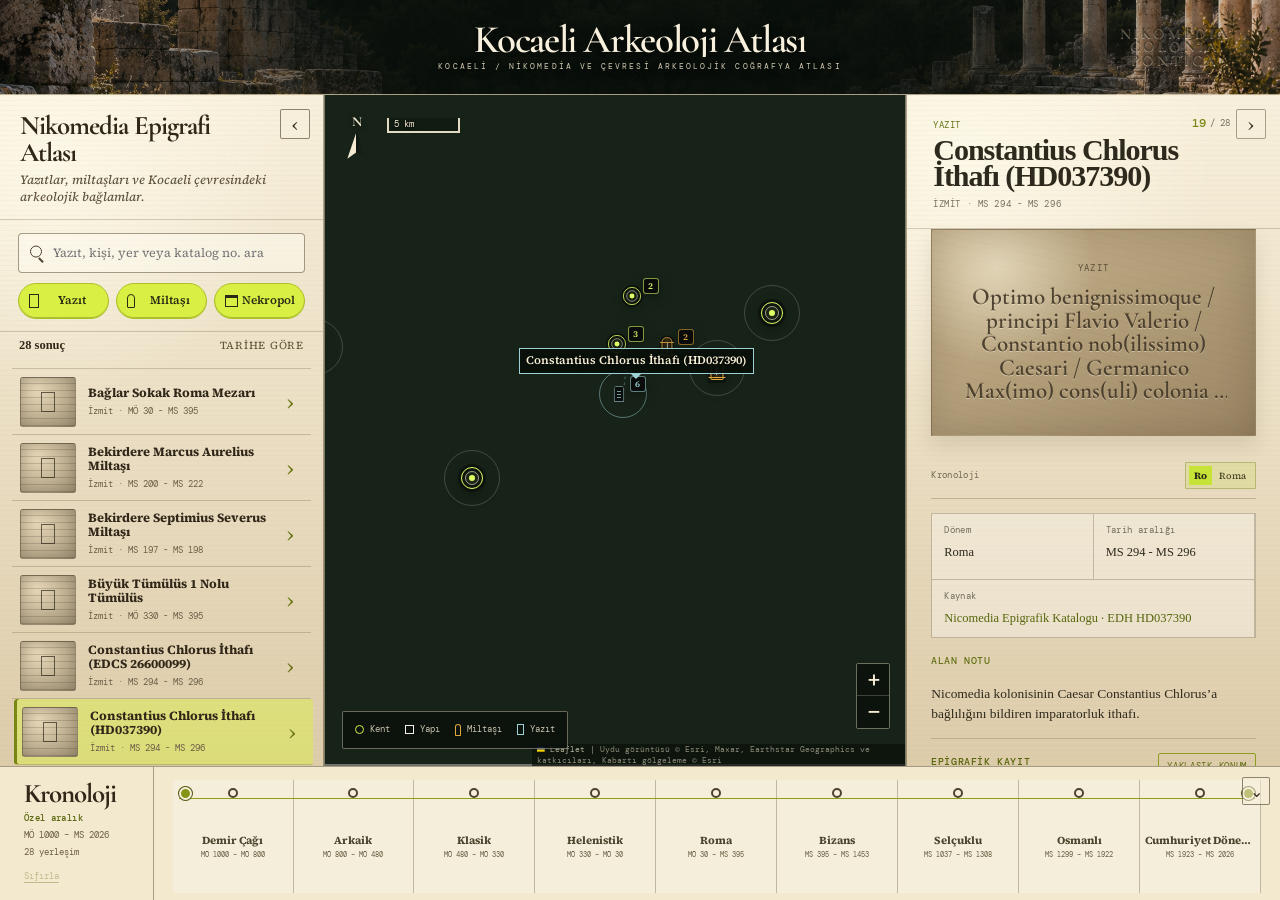
==== commit cac7b507: "Kocaeli yönetim panelini geliştir" ====
--- a/kocaeliarkeo/index.html
+++ b/kocaeliarkeo/index.html
@@ -13,8 +13,8 @@
     <meta name="theme-color" content="#0c1110" />
     <link rel="icon" href="/kocaeliarkeo/favicon.svg" type="image/svg+xml" />
     <title>Kocaeli Arkeoloji Atlası</title>
-    <script type="module" crossorigin src="/kocaeliarkeo/assets/index-CnsGt966.js"></script>
-    <link rel="stylesheet" crossorigin href="/kocaeliarkeo/assets/index-BMh4--vv.css">
+    <script type="module" crossorigin src="/kocaeliarkeo/assets/index-DhaOlipy.js"></script>
+    <link rel="stylesheet" crossorigin href="/kocaeliarkeo/assets/index-DWbHYv3T.css">
   </head>
   <body>
     <div id="root"></div>
--- a/kocaeliarkeo/assets/index-DWbHYv3T.css
+++ b/kocaeliarkeo/assets/index-DWbHYv3T.css
@@ -0,0 +1 @@
+.leaflet-pane,.leaflet-tile,.leaflet-marker-icon,.leaflet-marker-shadow,.leaflet-tile-container,.leaflet-pane>svg,.leaflet-pane>canvas,.leaflet-zoom-box,.leaflet-image-layer,.leaflet-layer{position:absolute;top:0;left:0}.leaflet-container{overflow:hidden}.leaflet-tile,.leaflet-marker-icon,.leaflet-marker-shadow{-webkit-user-select:none;user-select:none;-webkit-user-drag:none}.leaflet-tile::selection{background:0 0}.leaflet-safari .leaflet-tile{image-rendering:-webkit-optimize-contrast}.leaflet-safari .leaflet-tile-container{-webkit-transform-origin:0 0;width:1600px;height:1600px}.leaflet-marker-icon,.leaflet-marker-shadow{display:block}.leaflet-container .leaflet-overlay-pane svg{max-width:none!important;max-height:none!important}.leaflet-container .leaflet-marker-pane img,.leaflet-container .leaflet-shadow-pane img,.leaflet-container .leaflet-tile-pane img,.leaflet-container img.leaflet-image-layer,.leaflet-container .leaflet-tile{width:auto;padding:0;max-width:none!important;max-height:none!important}.leaflet-container img.leaflet-tile{mix-blend-mode:plus-lighter}.leaflet-container.leaflet-touch-zoom{-ms-touch-action:pan-x pan-y;touch-action:pan-x pan-y}.leaflet-container.leaflet-touch-drag{-ms-touch-action:pinch-zoom;touch-action:none;touch-action:pinch-zoom}.leaflet-container.leaflet-touch-drag.leaflet-touch-zoom{-ms-touch-action:none;touch-action:none}.leaflet-container{-webkit-tap-highlight-color:transparent}.leaflet-container a{-webkit-tap-highlight-color:#33b5e566}.leaflet-tile{filter:inherit;visibility:hidden}.leaflet-tile-loaded{visibility:inherit}.leaflet-zoom-box{box-sizing:border-box;z-index:800;width:0;height:0}.leaflet-overlay-pane svg{-moz-user-select:none}.leaflet-pane{z-index:400}.leaflet-tile-pane{z-index:200}.leaflet-overlay-pane{z-index:400}.leaflet-shadow-pane{z-index:500}.leaflet-marker-pane{z-index:600}.leaflet-tooltip-pane{z-index:650}.leaflet-popup-pane{z-index:700}.leaflet-map-pane canvas{z-index:100}.leaflet-map-pane svg{z-index:200}.leaflet-vml-shape{width:1px;height:1px}.lvml{behavior:url(#default#VML);display:inline-block;position:absolute}.leaflet-control{z-index:800;pointer-events:visiblePainted;pointer-events:auto;position:relative}.leaflet-top,.leaflet-bottom{z-index:1000;pointer-events:none;position:absolute}.leaflet-top{top:0}.leaflet-right{right:0}.leaflet-bottom{bottom:0}.leaflet-left{left:0}.leaflet-control{float:left;clear:both}.leaflet-right .leaflet-control{float:right}.leaflet-top .leaflet-control{margin-top:10px}.leaflet-bottom .leaflet-control{margin-bottom:10px}.leaflet-left .leaflet-control{margin-left:10px}.leaflet-right .leaflet-control{margin-right:10px}.leaflet-fade-anim .leaflet-popup{opacity:0;transition:opacity .2s linear}.leaflet-fade-anim .leaflet-map-pane .leaflet-popup{opacity:1}.leaflet-zoom-animated{transform-origin:0 0}svg.leaflet-zoom-animated{will-change:transform}.leaflet-zoom-anim .leaflet-zoom-animated{-webkit-transition:-webkit-transform .25s cubic-bezier(0,0,.25,1);-moz-transition:-moz-transform .25s cubic-bezier(0,0,.25,1);transition:transform .25s cubic-bezier(0,0,.25,1)}.leaflet-zoom-anim .leaflet-tile,.leaflet-pan-anim .leaflet-tile{transition:none}.leaflet-zoom-anim .leaflet-zoom-hide{visibility:hidden}.leaflet-interactive{cursor:pointer}.leaflet-grab{cursor:-webkit-grab;cursor:-moz-grab;cursor:grab}.leaflet-crosshair,.leaflet-crosshair .leaflet-interactive{cursor:crosshair}.leaflet-popup-pane,.leaflet-control{cursor:auto}.leaflet-dragging .leaflet-grab,.leaflet-dragging .leaflet-grab .leaflet-interactive,.leaflet-dragging .leaflet-marker-draggable{cursor:move;cursor:-webkit-grabbing;cursor:-moz-grabbing;cursor:grabbing}.leaflet-marker-icon,.leaflet-marker-shadow,.leaflet-image-layer,.leaflet-pane>svg path,.leaflet-tile-container{pointer-events:none}.leaflet-marker-icon.leaflet-interactive,.leaflet-image-layer.leaflet-interactive,.leaflet-pane>svg path.leaflet-interactive,svg.leaflet-image-layer.leaflet-interactive path{pointer-events:visiblePainted;pointer-events:auto}.leaflet-container{outline-offset:1px;background:#ddd}.leaflet-container a{color:#0078a8}.leaflet-zoom-box{background:#ffffff80;border:2px dotted #38f}.leaflet-container{font-family:Helvetica Neue,Arial,Helvetica,sans-serif;font-size:.75rem;line-height:1.5}.leaflet-bar{border-radius:4px;box-shadow:0 1px 5px #000000a6}.leaflet-bar a{text-align:center;color:#000;background-color:#fff;border-bottom:1px solid #ccc;width:26px;height:26px;line-height:26px;text-decoration:none;display:block}.leaflet-bar a,.leaflet-control-layers-toggle{background-position:50%;background-repeat:no-repeat;display:block}.leaflet-bar a:hover,.leaflet-bar a:focus{background-color:#f4f4f4}.leaflet-bar a:first-child{border-top-left-radius:4px;border-top-right-radius:4px}.leaflet-bar a:last-child{border-bottom:none;border-bottom-right-radius:4px;border-bottom-left-radius:4px}.leaflet-bar a.leaflet-disabled{cursor:default;color:#bbb;background-color:#f4f4f4}.leaflet-touch .leaflet-bar a{width:30px;height:30px;line-height:30px}.leaflet-touch .leaflet-bar a:first-child{border-top-left-radius:2px;border-top-right-radius:2px}.leaflet-touch .leaflet-bar a:last-child{border-bottom-right-radius:2px;border-bottom-left-radius:2px}.leaflet-control-zoom-in,.leaflet-control-zoom-out{text-indent:1px;font:700 18px Lucida Console,Monaco,monospace}.leaflet-touch .leaflet-control-zoom-in,.leaflet-touch .leaflet-control-zoom-out{font-size:22px}.leaflet-control-layers{background:#fff;border-radius:5px;box-shadow:0 1px 5px #0006}.leaflet-control-layers-toggle{background-image:url([data-uri]);width:36px;height:36px}.leaflet-retina .leaflet-control-layers-toggle{background-image:url([data-uri]);background-size:26px 26px}.leaflet-touch .leaflet-control-layers-toggle{width:44px;height:44px}.leaflet-control-layers .leaflet-control-layers-list,.leaflet-control-layers-expanded .leaflet-control-layers-toggle{display:none}.leaflet-control-layers-expanded .leaflet-control-layers-list{display:block;position:relative}.leaflet-control-layers-expanded{color:#333;background:#fff;padding:6px 10px 6px 6px}.leaflet-control-layers-scrollbar{padding-right:5px;overflow:hidden scroll}.leaflet-control-layers-selector{margin-top:2px;position:relative;top:1px}.leaflet-control-layers label{font-size:1.08333em;display:block}.leaflet-control-layers-separator{border-top:1px solid #ddd;height:0;margin:5px -10px 5px -6px}.leaflet-default-icon-path{background-image:url([data-uri])}.leaflet-container .leaflet-control-attribution{background:#fffc;margin:0}.leaflet-control-attribution,.leaflet-control-scale-line{color:#333;padding:0 5px;line-height:1.4}.leaflet-control-attribution a{text-decoration:none}.leaflet-control-attribution a:hover,.leaflet-control-attribution a:focus{text-decoration:underline}.leaflet-attribution-flag{width:1em;height:.6669em;vertical-align:baseline!important;display:inline!important}.leaflet-left .leaflet-control-scale{margin-left:5px}.leaflet-bottom .leaflet-control-scale{margin-bottom:5px}.leaflet-control-scale-line{white-space:nowrap;box-sizing:border-box;text-shadow:1px 1px #fff;background:#fffc;border:2px solid #777;border-top:none;padding:2px 5px 1px;line-height:1.1}.leaflet-control-scale-line:not(:first-child){border-top:2px solid #777;border-bottom:none;margin-top:-2px}.leaflet-control-scale-line:not(:first-child):not(:last-child){border-bottom:2px solid #777}.leaflet-touch .leaflet-control-attribution,.leaflet-touch .leaflet-control-layers,.leaflet-touch .leaflet-bar{box-shadow:none}.leaflet-touch .leaflet-control-layers,.leaflet-touch .leaflet-bar{background-clip:padding-box;border:2px solid #0003}.leaflet-popup{text-align:center;margin-bottom:20px;position:absolute}.leaflet-popup-content-wrapper{text-align:left;border-radius:12px;padding:1px}.leaflet-popup-content{min-height:1px;margin:13px 24px 13px 20px;font-size:1.08333em;line-height:1.3}.leaflet-popup-content p{margin:1.3em 0}.leaflet-popup-tip-container{pointer-events:none;width:40px;height:20px;margin-top:-1px;margin-left:-20px;position:absolute;left:50%;overflow:hidden}.leaflet-popup-tip{pointer-events:auto;width:17px;height:17px;margin:-10px auto 0;padding:1px;transform:rotate(45deg)}.leaflet-popup-content-wrapper,.leaflet-popup-tip{color:#333;background:#fff;box-shadow:0 3px 14px #0006}.leaflet-container a.leaflet-popup-close-button{text-align:center;color:#757575;background:0 0;border:none;width:24px;height:24px;font:16px/24px Tahoma,Verdana,sans-serif;text-decoration:none;position:absolute;top:0;right:0}.leaflet-container a.leaflet-popup-close-button:hover,.leaflet-container a.leaflet-popup-close-button:focus{color:#585858}.leaflet-popup-scrolled{overflow:auto}.leaflet-oldie .leaflet-popup-content-wrapper{-ms-zoom:1}.leaflet-oldie .leaflet-popup-tip{-ms-filter:"progid:DXImageTransform.Microsoft.Matrix(M11=0.70710678, M12=0.70710678, M21=-0.70710678, M22=0.70710678)";width:24px;filter:progid:DXImageTransform.Microsoft.Matrix(M11=.707107, M12=.707107, M21=-.707107, M22=.707107);margin:0 auto}.leaflet-oldie .leaflet-control-zoom,.leaflet-oldie .leaflet-control-layers,.leaflet-oldie .leaflet-popup-content-wrapper,.leaflet-oldie .leaflet-popup-tip{border:1px solid #999}.leaflet-div-icon{background:#fff;border:1px solid #666}.leaflet-tooltip{color:#222;white-space:nowrap;-webkit-user-select:none;user-select:none;pointer-events:none;background-color:#fff;border:1px solid #fff;border-radius:3px;padding:6px;position:absolute;box-shadow:0 1px 3px #0006}.leaflet-tooltip.leaflet-interactive{cursor:pointer;pointer-events:auto}.leaflet-tooltip-top:before,.leaflet-tooltip-bottom:before,.leaflet-tooltip-left:before,.leaflet-tooltip-right:before{pointer-events:none;content:"";background:0 0;border:6px solid #0000;position:absolute}.leaflet-tooltip-bottom{margin-top:6px}.leaflet-tooltip-top{margin-top:-6px}.leaflet-tooltip-bottom:before,.leaflet-tooltip-top:before{margin-left:-6px;left:50%}.leaflet-tooltip-top:before{border-top-color:#fff;margin-bottom:-12px;bottom:0}.leaflet-tooltip-bottom:before{border-bottom-color:#fff;margin-top:-12px;margin-left:-6px;top:0}.leaflet-tooltip-left{margin-left:-6px}.leaflet-tooltip-right{margin-left:6px}.leaflet-tooltip-left:before,.leaflet-tooltip-right:before{margin-top:-6px;top:50%}.leaflet-tooltip-left:before{border-left-color:#fff;margin-right:-12px;right:0}.leaflet-tooltip-right:before{border-right-color:#fff;margin-left:-12px;left:0}@media print{.leaflet-control{-webkit-print-color-adjust:exact;print-color-adjust:exact}}:root{--lightningcss-light:initial;--lightningcss-dark: ;color-scheme:light;color:#1f2220;font-synthesis:none;text-rendering:optimizelegibility;-webkit-font-smoothing:antialiased;-moz-osx-font-smoothing:grayscale;--surface:#fffcf7c7;--surface-strong:#fffcf7f0;--surface-muted:#f6f0e6d1;--border:#60584526;--border-strong:#4f4a3e40;--text-main:#1f2220;--text-soft:#5c615d;--text-faint:#767a73;--accent:#3e5f55;--accent-soft:#8aa294;--shadow:0 18px 48px #584e3c1f;--radius-lg:28px;--radius-md:20px;--radius-sm:14px;background:radial-gradient(circle at 0 0,#dacdaf6b,#0000 28%),radial-gradient(circle at 100% 0,#95ad9d40,#0000 25%),linear-gradient(#f6f2ea 0%,#ede7dd 100%);font-family:Avenir Next,Segoe UI,sans-serif;font-weight:400;line-height:1.5}*{box-sizing:border-box}html,body,#root{min-height:100%;margin:0}body{min-height:100vh;overflow-x:hidden}a{color:inherit}button,input,select,textarea{font:inherit}button{cursor:pointer}.app-shell{min-height:100vh;padding:24px}.topbar{border:1px solid var(--border);border-radius:var(--radius-lg);-webkit-backdrop-filter:blur(12px);backdrop-filter:blur(12px);box-shadow:var(--shadow);background:linear-gradient(135deg,#fffbf4e0,#f6efe3b8);justify-content:space-between;align-items:flex-start;gap:24px;padding:20px 24px;display:flex}.brand-block{flex-direction:column;gap:8px;max-width:760px;display:flex}.brand-block h1,.hero-card h2,.section-head h3,.form-header h3,.detail-card h4{letter-spacing:-.02em;margin:0;font-family:Iowan Old Style,Palatino Linotype,Book Antiqua,serif;font-weight:700}.brand-copy,.hero-copy,.site-row p,.detail-summary{color:var(--text-soft);margin:0}.eyebrow{letter-spacing:.14em;text-transform:uppercase;color:var(--accent);margin:0 0 4px;font-size:.78rem}.topnav{flex-wrap:wrap;gap:10px;display:flex}.nav-link{color:var(--text-soft);border:1px solid #0000;border-radius:999px;padding:12px 18px;text-decoration:none;transition:all .18s}.nav-link:hover{border-color:var(--border);color:var(--text-main);background:#fff6}.nav-link-active{color:var(--text-main);background:#3e5f5524;border-color:#3e5f5538}.page-shell{padding-top:24px}.map-experience{background:#081216;width:100vw;height:100vh;position:relative;overflow:hidden}.fullscreen-map-surface{position:absolute;inset:0}.map-root-fullscreen{height:100vh;min-height:100vh}.map-overlay-shell{z-index:500;pointer-events:none;position:absolute;inset:0}.map-brand-chip,.map-filter-dock,.site-detail-panel,.chronology-dock,.map-empty-state{pointer-events:auto}.map-brand-chip{-webkit-backdrop-filter:blur(16px);backdrop-filter:blur(16px);color:#f7f3eaf2;background:#0a12159e;border:1px solid #efe7da24;border-radius:22px;align-items:center;gap:14px;padding:14px 16px;display:inline-flex;position:absolute;top:24px;left:24px;box-shadow:0 18px 48px #050c103d}.map-brand-chip strong{font-family:Iowan Old Style,Palatino Linotype,serif;font-size:1rem;display:block}.map-brand-kicker{letter-spacing:.14em;text-transform:uppercase;color:#e8dfcdad;margin:0 0 2px;font-size:.72rem}.map-filter-dock{-webkit-backdrop-filter:blur(16px);backdrop-filter:blur(16px);background:#0a12158a;border:1px solid #efe7da24;border-radius:24px;grid-template-columns:repeat(2,minmax(176px,.9fr)) auto;align-items:end;gap:10px;width:min(540px,100vw - 470px);padding:12px;display:grid;position:absolute;top:24px;left:50%;transform:translate(-50%);box-shadow:0 18px 48px #050c103d}.map-filter-field{flex-direction:column;gap:6px;min-width:0;display:flex}.map-filter-field span{letter-spacing:.12em;text-transform:uppercase;color:#e8dfcdad;padding-left:2px;font-size:.72rem}.map-filter-dock input,.map-filter-dock select{color:#f7f3eaf2;box-shadow:none;background:#fffcf714;border:1px solid #efe7da1f}.map-filter-dock input::placeholder{color:#e8dfcd7a}.map-filter-reset{color:#f7f3eaf0;background:#fffcf714;border:1px solid #efe7da24;border-radius:16px;min-height:46px;padding:0 16px;transition:all .18s}.map-filter-reset:hover{background:#fffcf724}.site-detail-panel{-webkit-backdrop-filter:blur(18px);backdrop-filter:blur(18px);background:#fbf7efe6;border:1px solid #efe7da24;border-radius:30px;width:min(392px,100vw - 48px);max-height:calc(100vh - 180px);position:absolute;top:24px;right:24px;overflow:auto;box-shadow:0 28px 70px #050c1047}.site-detail-close{z-index:2;min-height:34px;color:var(--text-soft);background:#fffcf7c7;border:1px solid #383a361f;border-radius:999px;padding:0 12px;position:absolute;top:16px;right:16px}.site-detail-media{background:linear-gradient(135deg,#657b752e,#394e5938);position:relative;overflow:hidden}.site-detail-media-gallery{padding:16px 16px 0}.site-detail-body{flex-direction:column;gap:18px;padding:22px 22px 24px;display:flex}.site-detail-head h2,.site-detail-summary h3{letter-spacing:-.02em;margin:0;font-family:Iowan Old Style,Palatino Linotype,serif}.site-detail-head h2{font-size:1.9rem;line-height:1.02}.site-detail-head{justify-content:space-between;align-items:flex-start;gap:12px;display:flex}.site-detail-kicker{letter-spacing:.14em;text-transform:uppercase;color:var(--accent);margin:0 0 6px;font-size:.76rem}.site-detail-grid{grid-template-columns:repeat(2,minmax(0,1fr));gap:12px;margin:0;display:grid}.site-detail-grid div{background:#ffffff94;border:1px solid #60584514;border-radius:18px;padding:12px 14px}.site-detail-grid dt{letter-spacing:.1em;text-transform:uppercase;color:var(--text-faint);margin-bottom:6px;font-size:.72rem}.site-detail-grid dd{color:var(--text-main);margin:0}.site-detail-grid a{color:var(--accent);text-decoration:none}.site-detail-summary{flex-direction:column;gap:8px;display:flex}.site-detail-summary p{color:var(--text-soft);margin:0}.site-detail-literature{flex-direction:column;gap:10px;display:flex}.site-detail-literature h3{margin:0;font-family:Iowan Old Style,Palatino Linotype,serif}.site-detail-literature-list{flex-direction:column;gap:10px;display:flex}.site-detail-literature-item{background:#ffffff9e;border:1px solid #60584514;border-radius:18px;flex-direction:column;gap:6px;padding:14px 16px;display:flex}.site-detail-literature-head{justify-content:space-between;align-items:flex-start;gap:12px;display:flex}.site-detail-literature-head strong{font-size:.96rem;line-height:1.35}.site-detail-literature-head span,.site-detail-literature-item p{color:var(--text-soft)}.site-detail-literature-item p{margin:0;font-size:.88rem}.site-detail-literature-item a{color:var(--accent);font-size:.88rem;text-decoration:none}.site-photo-gallery{flex-direction:column;gap:10px;display:flex}.site-photo-gallery-main-shell{background:linear-gradient(135deg,#596f6a3d,#394e5947);border-radius:24px;position:relative;overflow:hidden}.site-photo-gallery-main{width:100%;color:inherit;text-align:left;background:0 0;border:none;padding:0;display:block;position:relative}.site-photo-gallery-main:disabled{opacity:1;cursor:default}.site-photo-gallery-main img,.site-photo-gallery-empty{aspect-ratio:1.26;width:100%}.site-photo-gallery-main img{object-fit:cover;display:block}.site-photo-gallery-empty{color:#fffcf7d1;background:linear-gradient(135deg,#476059e6,#273a43e0);justify-content:center;align-items:center;display:flex}.site-photo-gallery-zoom{color:#f7f3eae6;-webkit-backdrop-filter:blur(10px);backdrop-filter:blur(10px);background:#08101470;border:1px solid #f5efe624;border-radius:999px;align-items:center;min-height:30px;padding:0 10px;font-size:.74rem;display:inline-flex;position:absolute;bottom:14px;right:14px}.site-photo-gallery-strip{grid-template-columns:repeat(auto-fit,minmax(54px,1fr));gap:8px;display:grid}.site-photo-gallery-thumb{background:#ffffff61;border:1px solid #60584514;border-radius:16px;padding:0;transition:all .18s;overflow:hidden}.site-photo-gallery-thumb img{aspect-ratio:1;object-fit:cover;width:100%;display:block}.site-photo-gallery-thumb.is-active{border-color:#3e5f553d;box-shadow:0 10px 22px #0c121424}.site-photo-gallery-caption{flex-direction:column;gap:6px;padding:0 2px 2px;display:flex}.site-photo-gallery-caption strong{font-family:Iowan Old Style,Palatino Linotype,serif;font-size:1rem;font-weight:600}.site-photo-gallery-caption p{color:var(--text-soft);margin:0;font-size:.92rem;line-height:1.45}.site-photo-gallery-meta{color:var(--text-faint);flex-wrap:wrap;gap:10px;font-size:.76rem;display:flex}.site-photo-gallery-meta a{color:var(--accent);text-decoration:none}.site-lightbox{z-index:980;-webkit-backdrop-filter:blur(18px);backdrop-filter:blur(18px);background:#050c10b8;place-items:center;padding:24px;display:grid;position:fixed;inset:0}.site-lightbox-card{background:#fbf7eff0;border:1px solid #efe7da1f;border-radius:28px;width:min(980px,100%);max-height:calc(100vh - 48px);position:relative;overflow:auto;box-shadow:0 28px 90px #0000004d}.site-lightbox-card img{object-fit:contain;background:#0e191e1f;width:100%;max-height:75vh;display:block}.site-lightbox-close{z-index:2;min-height:34px;color:var(--text-soft);background:#fffcf7e6;border:1px solid #383a361f;border-radius:999px;padding:0 12px;position:absolute;top:14px;right:14px}.site-lightbox-caption{padding:16px 18px 18px}.site-lightbox-caption strong{font-family:Iowan Old Style,Palatino Linotype,serif}.site-lightbox-caption p{color:var(--text-soft);margin:6px 0 0}.chronology-dock{justify-content:center;display:flex;position:absolute;bottom:24px;left:24px;right:24px}.chronology-floating{color:#f7f3eaf0;-webkit-backdrop-filter:blur(22px)saturate(118%);background:linear-gradient(#ffffff0f,#ffffff04),#09111447;border:1px solid #f3ece01a;border-radius:26px;width:min(780px,100vw - 56px);padding:13px 16px 12px;position:relative;overflow:hidden;box-shadow:inset 0 1px #ffffff14,0 18px 42px #050c102e}.chronology-floating:before{content:"";border-radius:inherit;pointer-events:none;background:linear-gradient(#ffffff0b,#0000 48%);position:absolute;inset:1px}.chronology-floating-head{flex-wrap:wrap;align-items:center;gap:8px;margin-bottom:10px;display:flex}.chronology-floating-label,.chronology-floating-period,.chronology-floating-range,.chronology-floating-count,.chronology-floating-reset{border-radius:999px;align-items:center;min-height:30px;padding:0 11px;display:inline-flex}.chronology-floating-label{color:#e8dfcdbd;letter-spacing:.12em;text-transform:uppercase;background:#ffffff08;border:1px solid #efe7da1a;font-size:.69rem}.chronology-floating-period{color:#faf4ecf0;background:#c4a27f14;border:1px solid #e0ccb11f}.chronology-floating-range,.chronology-floating-count{color:#f7f3eae6;background:#fffcf70e;border:1px solid #efe7da0f}.chronology-floating-reset{color:#f7f3eadb;background:#fffcf70d;border:1px solid #efe7da1a;margin-left:auto;transition:all .18s}.chronology-floating-reset:hover:not(:disabled){color:#f7f3eaf5;background:#fffcf717}.chronology-floating-reset:disabled{opacity:.34;cursor:not-allowed}.chronology-floating-track-shell{flex-direction:column;gap:9px;display:flex}.chronology-period-pills{flex-wrap:wrap;gap:8px;margin-bottom:12px;display:flex}.chronology-period-pill{color:#eee7dbc7;letter-spacing:.01em;background:#fffcf709;border:1px solid #efe7da14;border-radius:999px;min-height:30px;padding:0 12px;font-size:.76rem;transition:all .18s}.chronology-period-pill:hover{color:#f7f3eaeb;background:#fffcf714}.chronology-period-pill-active{color:#faf5edfa;background:#c4a27f24;border-color:#e0ccb138;box-shadow:inset 0 1px #ffffff0d}.chronology-floating-note{color:#e8dfcdb3;margin:10px 0 0;font-size:.79rem}.chronology-floating-mobile{border-radius:24px;width:min(100%,420px);padding:10px 12px;transition:padding .18s,transform .18s,box-shadow .18s,background .18s}.chronology-floating-mobile-head{justify-content:space-between;align-items:center;gap:10px;display:flex}.chronology-floating-mobile-copy{flex-direction:column;gap:3px;min-width:0;display:flex}.chronology-floating-mobile-period{color:#faf4ecf5;font-family:Iowan Old Style,Palatino Linotype,serif;font-size:1rem;line-height:1.05}.chronology-floating-mobile-range{color:#e8dfcdb8;font-size:.73rem}.chronology-floating-mobile-actions{flex-shrink:0;align-items:center;gap:8px;display:flex}.chronology-floating-toggle,.chronology-floating-reset-mobile{border-radius:999px;min-height:34px;padding:0 12px;font-size:.74rem}.chronology-floating-toggle{color:#f7f3eaeb;background:#fffcf714;border:1px solid #efe7da1f}.chronology-floating-reset-mobile{margin-left:0}.chronology-floating-mobile-meta{justify-content:space-between;align-items:center;gap:8px;margin-top:8px;display:flex}.chronology-floating-note-chip{color:#e8dfcdc2;background:#fffcf70a;border:1px solid #efe7da14;border-radius:999px;align-items:center;min-height:26px;padding:0 10px;font-size:.69rem;display:inline-flex}.chronology-floating-mobile-body{border-top:1px solid #efe7da14;margin-top:10px;padding-top:10px}.chronology-period-pills-mobile{scrollbar-width:none;flex-wrap:nowrap;gap:6px;margin-bottom:10px;padding-bottom:2px;overflow-x:auto}.chronology-period-pills-mobile::-webkit-scrollbar{display:none}.chronology-period-pills-mobile .chronology-period-pill{white-space:nowrap;flex:none;min-height:28px;padding:0 11px;font-size:.7rem}.chronology-floating-track-shell-mobile{gap:7px}.chronology-scale-mobile{font-size:.68rem}.chronology-floating.is-collapsed{padding-top:9px;padding-bottom:9px;box-shadow:inset 0 1px #ffffff14,0 12px 28px #050c1024}.chronology-floating.is-expanded{transform:translateY(-2px)}.map-empty-state{color:#f7f3eaf2;-webkit-backdrop-filter:blur(16px);backdrop-filter:blur(16px);background:#0a1215a3;border:1px solid #efe7da24;border-radius:18px;padding:12px 16px;position:absolute;top:96px;left:50%;transform:translate(-50%)}.admin-login-page{place-items:center;min-height:100vh;padding:24px;display:grid}.admin-login-card{border:1px solid var(--border);width:min(480px,100%);box-shadow:var(--shadow);-webkit-backdrop-filter:blur(14px);backdrop-filter:blur(14px);background:#fffcf7d1;border-radius:30px;padding:28px}.admin-login-head{flex-direction:column;gap:8px;margin-bottom:22px;display:flex}.admin-login-head h1{margin:0;font-family:Iowan Old Style,Palatino Linotype,serif}.admin-login-copy{color:var(--text-soft);margin:0}.admin-login-form{flex-direction:column;gap:16px;display:flex}.admin-login-error{color:#7a3434;background:#b3484814;border:1px solid #b348482e;border-radius:18px;padding:12px 14px}.admin-login-actions{flex-wrap:wrap;gap:12px;display:flex}.content-stack{flex-direction:column;gap:20px;display:flex}.public-page{gap:18px}.hero-card,.filter-card,.sidebar-card,.map-card,.admin-list-column,.admin-form-column{border:1px solid var(--border);border-radius:var(--radius-lg);background:var(--surface);box-shadow:var(--shadow);-webkit-backdrop-filter:blur(12px);backdrop-filter:blur(12px)}.hero-card{grid-template-columns:minmax(0,1.4fr) minmax(280px,.8fr);gap:24px;padding:26px;display:grid}.public-hero{background:linear-gradient(135deg,#fbf8f2eb,#efe9dfd6)}.stat-grid{grid-template-columns:repeat(auto-fit,minmax(132px,1fr));gap:12px;display:grid}.stat-card{border:1px solid var(--border);border-radius:var(--radius-md);background:#ffffff73;flex-direction:column;gap:2px;padding:18px;display:flex}.stat-card strong{font-family:Iowan Old Style,Palatino Linotype,serif;font-size:1.85rem}.stat-card span,.site-row-meta,.muted-chip,.popup-card span,.detail-card p,.detail-grid dd,.detail-grid dt{color:var(--text-soft)}.filter-card{align-items:end;gap:14px;padding:18px;display:flex}.filter-card-stack{flex-direction:column;align-items:stretch}.public-controls-card{border:1px solid var(--border);border-radius:var(--radius-lg);box-shadow:var(--shadow);-webkit-backdrop-filter:blur(12px);backdrop-filter:blur(12px);background:#fffcf7c7;flex-direction:column;gap:16px;padding:18px;display:flex}.public-filters-grid{grid-template-columns:minmax(0,1.35fr) repeat(2,minmax(180px,.5fr)) auto;align-items:end;gap:14px;display:grid}.chronology-card{background:linear-gradient(#f8f4ece0,#f1eadfbd);border:1px solid #6058451f;border-radius:24px;flex-direction:column;gap:16px;padding:18px 18px 16px;display:flex}.chronology-head,.chronology-foot{justify-content:space-between;align-items:flex-start;gap:16px;display:flex}.chronology-head h3{margin:0;font-family:Iowan Old Style,Palatino Linotype,serif;font-size:1.12rem}.chronology-summary{flex-wrap:wrap;justify-content:flex-end;gap:8px;display:flex}.chronology-range-chip,.chronology-result-chip{background:#ffffff9e;border:1px solid #6058451f;border-radius:999px;align-items:center;min-height:34px;padding:0 12px;display:inline-flex}.chronology-range-chip{color:var(--text-main)}.chronology-result-chip{color:var(--accent)}.chronology-track-shell{flex-direction:column;gap:10px;display:flex}.chronology-track{background:linear-gradient(90deg,#e5dac61f,#8da39724);border-radius:999px;height:8px;position:relative;overflow:hidden;box-shadow:inset 0 0 0 1px #ffffff0a}.chronology-track-active{background:linear-gradient(90deg,#b17b60e0,#548175e0);border-radius:999px;position:absolute;top:0;bottom:0;box-shadow:inset 0 1px #ffffff2e,0 0 18px #5481752e}.chronology-sliders{min-height:22px;position:relative}.chronology-slider{appearance:none;pointer-events:none;background:0 0;border:none;padding:0;position:absolute;inset:0}.chronology-slider::-webkit-slider-thumb{appearance:none;pointer-events:auto;background:linear-gradient(#f7f2e9fa,#dae7e0eb);border:1.5px solid #fffaf4eb;border-radius:50%;width:15px;height:15px;box-shadow:0 5px 14px #0710143d,0 0 0 4px #ffffff0a}.chronology-slider::-moz-range-thumb{pointer-events:auto;background:linear-gradient(#f7f2e9fa,#dae7e0eb);border:1.5px solid #fffaf4eb;border-radius:50%;width:15px;height:15px;box-shadow:0 5px 14px #0710143d,0 0 0 4px #ffffff0a}.chronology-slider::-webkit-slider-runnable-track{background:0 0;height:8px}.chronology-slider::-moz-range-track{background:0 0;height:8px}.chronology-scale{color:#e8dfcd9e;grid-template-columns:repeat(3,minmax(0,1fr));gap:12px;font-size:.74rem;display:grid}.chronology-scale span:nth-child(2){text-align:center}.chronology-scale span:last-child{text-align:right}.chronology-note{color:var(--text-soft);margin:0;font-size:.88rem}.chronology-reset{min-height:38px;padding:0 14px}.field-block{flex-direction:column;gap:8px;min-width:0;display:flex}.field-inline{gap:12px}.field-grow{flex:1}.field-span-2{grid-column:span 2}.field-block span{color:var(--text-soft);font-size:.86rem}input,select,textarea{border:1px solid var(--border);width:100%;color:var(--text-main);background:#ffffffad;border-radius:16px;padding:13px 14px;transition:border-color .16s,box-shadow .16s}input:focus,select:focus,textarea:focus{border-color:#3e5f5580;outline:none;box-shadow:0 0 0 4px #3e5f551f}textarea{resize:vertical}.primary-button,.ghost-button,.danger-button{border:1px solid var(--border);border-radius:999px;justify-content:center;align-items:center;gap:8px;min-height:46px;padding:0 18px;transition:all .18s;display:inline-flex}.primary-button{color:#f8faf7;background:linear-gradient(135deg,#406056,#2f443d);border-color:#2f443d4d}.primary-button:hover{transform:translateY(-1px);box-shadow:0 16px 28px #2f443d33}.ghost-button{color:var(--text-main);background:#ffffff8a}.ghost-button:hover{border-color:var(--border-strong);background:#ffffffd9}.danger-button{color:#7a2f2f;background:#b3484814;border-color:#b3484833}.danger-button:hover{background:#b3484824}.primary-button:disabled,.ghost-button:disabled,.danger-button:disabled{cursor:not-allowed;opacity:.45}.public-shell{grid-template-columns:minmax(0,1fr) minmax(320px,420px);gap:20px;min-height:calc(100vh - 280px);display:grid}.sidebar-card{flex-direction:column;gap:18px;min-height:100%;padding:18px;display:flex}.sidebar-section{flex-direction:column;gap:14px;min-height:0;display:flex}.sidebar-list{flex:1}.section-head{justify-content:space-between;align-items:center;gap:16px;display:flex}.detail-card,.empty-card,.notice-card,.photo-preview-card{border:1px solid var(--border);background:#ffffff85;border-radius:22px;padding:18px}.public-sidebar{background:linear-gradient(#fffcf7e0,#f3ece2cc)}.detail-header{justify-content:space-between;align-items:flex-start;gap:16px;margin-bottom:16px;display:flex}.detail-title-block{flex-direction:column;gap:4px;display:flex}.detail-grid{grid-template-columns:repeat(2,minmax(0,1fr));gap:14px;margin:0;display:grid}.detail-grid-atlas{margin-bottom:12px}.detail-grid dt{text-transform:uppercase;letter-spacing:.08em;margin-bottom:6px;font-size:.8rem}.detail-grid dd{margin:0}.detail-photo{object-fit:cover;background:#e6e0d4b3;border-radius:20px;width:100%;max-height:260px;margin-top:16px;display:block}.photo-placeholder{text-align:center;color:var(--text-faint);background:#f7f1e8b3;border:1px dashed #60584547;border-radius:20px;margin-top:16px;padding:28px 18px}.source-link{color:var(--accent);margin-top:16px;text-decoration:none;display:inline-flex}.gallery-preview-card{flex-direction:column;gap:12px;display:flex}.gallery-preview-card .site-photo-gallery-main{cursor:default}.gallery-editor{flex-direction:column;gap:16px;display:flex}.gallery-editor-head{justify-content:space-between;align-items:flex-start;gap:16px;display:flex}.gallery-editor-head h4{margin:4px 0 0;font-family:Iowan Old Style,Palatino Linotype,serif;font-size:1.18rem}.gallery-editor-actions{align-items:center;gap:10px;display:flex}.gallery-editor-file-input{display:none}.gallery-editor-add-card,.gallery-editor-item,.gallery-editor-recovery-card{background:#ffffff85;border:1px solid #60584514;border-radius:22px}.gallery-editor-add-card{padding:18px}.gallery-editor-add-grid,.gallery-editor-item-grid{grid-template-columns:repeat(2,minmax(0,1fr));gap:14px;display:grid}.gallery-editor-add-actions{flex-wrap:wrap;align-items:center;gap:12px;margin-top:14px;display:flex}.gallery-editor-error{color:#7a3434;font-size:.84rem}.gallery-editor-list{flex-direction:column;gap:14px;display:flex}.gallery-editor-head-compact h4{font-size:1rem}.gallery-editor-recovery-card{padding:18px}.gallery-editor-recovery-list{flex-direction:column;gap:12px;display:flex}.gallery-editor-recovery-item{background:#fffcf794;border:1px solid #60584514;border-radius:18px;grid-template-columns:92px minmax(0,1fr) auto;align-items:center;gap:14px;padding:12px;display:grid}.gallery-editor-recovery-item img{aspect-ratio:1;object-fit:cover;border-radius:14px;width:100%;display:block}.gallery-editor-recovery-body{flex-direction:column;gap:4px;min-width:0;display:flex}.gallery-editor-recovery-body strong,.gallery-editor-recovery-body span{text-overflow:ellipsis;white-space:nowrap;overflow:hidden}.gallery-editor-recovery-body span{color:var(--text-soft);font-size:.84rem}.gallery-editor-item{grid-template-columns:168px minmax(0,1fr);gap:18px;padding:18px;display:grid}.gallery-editor-item-preview{background:#e7e0d5d1;border-radius:18px;position:relative;overflow:hidden}.gallery-editor-item-preview img{aspect-ratio:1;object-fit:cover;width:100%;display:block}.gallery-editor-cover-chip{min-height:28px;color:var(--text-main);background:#fffcf7e6;border:1px solid #6058451a;border-radius:999px;align-items:center;padding:0 10px;font-size:.74rem;display:inline-flex;position:absolute;bottom:10px;left:10px}.gallery-editor-item-body{flex-direction:column;gap:14px;min-width:0;display:flex}.gallery-editor-item-actions{flex-wrap:wrap;gap:10px;display:flex}.detail-meta-list{grid-template-columns:repeat(3,minmax(0,1fr));gap:12px;margin-top:16px;display:grid}.detail-meta-item{background:#ffffff94;border:1px solid #6058451a;border-radius:18px;flex-direction:column;gap:4px;padding:12px 14px;display:flex}.detail-meta-item span{text-transform:uppercase;letter-spacing:.08em;color:var(--text-faint);font-size:.78rem}.detail-meta-item strong{color:var(--text-main);font-size:.94rem}.result-list{flex-direction:column;gap:12px;min-height:0;padding-right:4px;display:flex;overflow-y:auto}.site-row,.admin-row{text-align:left;border:1px solid var(--border);background:#ffffff7a;border-radius:22px;width:100%;padding:16px;transition:all .18s}.site-row:hover,.admin-row:hover{border-color:var(--border-strong);background:#ffffffb8;transform:translateY(-1px)}.site-row-active,.admin-row-active{background:#e2ebe6e6;border-color:#3e5f5561}.site-row-head,.admin-row-head,.admin-row-foot{justify-content:space-between;align-items:center;gap:12px;display:flex}.admin-row-foot{align-items:flex-start}.site-row p{-webkit-line-clamp:3;-webkit-box-orient:vertical;margin:10px 0 0;display:-webkit-box;overflow:hidden}.period-badge{background:color-mix(in srgb, var(--period-accent) 50%, white);color:#2a2d2b;white-space:nowrap;border-radius:999px;align-items:center;gap:10px;min-height:36px;padding:6px 10px 6px 6px;font-size:.9rem;display:inline-flex}.period-badge-compact{gap:8px;font-size:.82rem}.period-chip{background:var(--period-fill);min-width:28px;height:28px;color:var(--period-text);letter-spacing:.02em;border-radius:999px;justify-content:center;align-items:center;padding:0 8px;font-weight:700;display:inline-flex}.map-card{min-height:100%;position:relative;overflow:hidden}.map-card-atlas{background:#0d1618;border-color:#2835363d}.map-card-atlas:before{content:"";pointer-events:none;z-index:360;background:linear-gradient(#060e1214,#060e1238),radial-gradient(circle,#0000 54%,#060e123d 100%);position:absolute;inset:0}.map-root{height:100%;min-height:600px}.map-card-atlas .map-root{min-height:720px}.map-hud{z-index:450;border:1px solid var(--border);background:#f9f4ebeb;border-radius:999px;align-items:center;gap:8px;padding:10px 14px;display:flex;position:absolute;top:18px;left:18px;box-shadow:0 14px 30px #121e213d}.map-hud-count{align-items:center;gap:8px;display:flex}.map-hud-style{min-height:28px;color:var(--accent);background:#3e5f551f;border:1px solid #3e5f5524;border-radius:999px;align-items:center;padding:0 10px;font-size:.8rem;display:inline-flex}.map-style-card{z-index:450;border:1px solid var(--border);-webkit-backdrop-filter:blur(12px);backdrop-filter:blur(12px);background:#fffcf7ed;border-radius:22px;flex-direction:column;gap:12px;width:min(270px,100% - 36px);padding:14px;display:flex;position:absolute;top:18px;right:18px;box-shadow:0 18px 34px #584e3c2e}.map-style-head{flex-direction:column;gap:3px;display:flex}.map-style-head strong{font-size:.92rem}.map-style-head span{color:var(--text-soft);font-size:.82rem}.map-style-toggle{grid-template-columns:repeat(2,minmax(0,1fr));gap:8px;display:grid}.map-style-note{color:var(--text-soft);background:#3e5f5512;border-radius:16px;padding:10px 12px;font-size:.8rem;line-height:1.45}.map-style-button{border:1px solid var(--border);min-height:40px;color:var(--text-soft);background:#ffffffb3;border-radius:999px;padding:0 14px;transition:all .18s}.map-style-button:hover{border-color:var(--border-strong);color:var(--text-main)}.map-style-button-active{color:var(--text-main);background:linear-gradient(135deg,#3e5f5529,#87a39724);border-color:#3e5f553d;box-shadow:inset 0 0 0 1px #3e5f550f}.map-empty{z-index:450;border:1px solid var(--border);background:#fffcf7eb;border-radius:18px;max-width:260px;padding:14px 16px;position:absolute;bottom:18px;right:18px}.map-caption{z-index:450;color:#f6f1e7f0;-webkit-backdrop-filter:blur(12px);backdrop-filter:blur(12px);background:#0a13179e;border:1px solid #ede4d12e;border-radius:18px;flex-direction:column;gap:4px;max-width:320px;padding:14px 16px;display:flex;position:absolute;bottom:18px;left:18px}.map-caption strong{font-size:.92rem}.map-caption span{color:#f0ebe0c7;font-size:.82rem;line-height:1.45}.popup-card{flex-direction:column;gap:4px;min-width:180px;display:flex}.popup-card-atlas strong{font-size:.98rem}.site-marker-frame{background:0 0;border:none}.site-marker{background:radial-gradient(circle at 30% 30%, color-mix(in srgb, var(--marker-fill) 75%, white), var(--marker-fill));border:2px solid #fffbf5eb;border-radius:50%;width:34px;height:34px;position:relative;transform:none;box-shadow:0 0 0 6px #fffbf514,0 10px 24px #050e124d}.site-marker span{color:var(--marker-text);justify-content:center;align-items:center;font-size:.72rem;font-weight:700;display:flex;position:absolute;inset:0;transform:none}.site-marker:after{content:"";border:1px solid #ffffff2e;border-radius:50%;position:absolute;inset:-6px}.site-marker.is-active{transform:scale(1.08);box-shadow:0 0 0 8px #fffbf51f,0 16px 32px #07101457}.leaflet-tooltip.settlement-label{color:#f7f3eaf5;letter-spacing:.01em;white-space:nowrap;background:#08101485;border:1px solid #f8f4eb1f;border-radius:999px;padding:7px 11px;font-family:Iowan Old Style,Palatino Linotype,serif;font-size:.84rem;box-shadow:0 12px 28px #060e122e}.leaflet-tooltip-top.settlement-label:before{border-top-color:#0b14178f}.leaflet-tooltip.settlement-label-active{color:#202423;background:#f6f0e4f0}.leaflet-tooltip-top.settlement-label-active:before{border-top-color:#f6f0e4f0}.admin-page .admin-shell{grid-template-columns:minmax(320px,380px) minmax(0,1fr);gap:20px;min-height:calc(100vh - 320px);display:grid}.admin-list-column,.admin-form-column{flex-direction:column;min-height:0;display:flex}.admin-list-column{gap:16px;padding:18px}.admin-form-column{gap:18px;padding:22px;overflow-y:auto}.admin-toolbar{flex-wrap:wrap;gap:12px;display:flex}.admin-list{flex-direction:column;gap:12px;min-height:0;padding-right:4px;display:flex;overflow-y:auto}.status-pill{border:1px solid #0000;border-radius:999px;align-items:center;min-height:28px;padding:0 10px;font-size:.78rem;display:inline-flex}.status-yayinda{color:#355f47;background:#55a06e1f;border-color:#55a06e2e}.status-gizli{color:#775a21;background:#b592431f;border-color:#b592432e}.status-silindi{color:#7a3434;background:#b348481a;border-color:#b3484826}.review-pill-group,.review-summary-grid{flex-wrap:wrap;gap:8px;display:flex}.review-pill-group{justify-content:flex-end}.review-pill,.review-state{color:#775a21;background:#b592431f;border:1px solid #b5924338;border-radius:999px;align-items:center;min-height:28px;padding:0 10px;font-size:.78rem;display:inline-flex}.review-pill-strong{color:#325c72;background:#4d819c1f;border-color:#4d819c38}.review-summary-card{background:#fff9eee0;border:1px solid #b592432e;border-radius:22px;padding:16px 18px}.review-state-ok{color:#355f47;background:#55a06e1f;border-color:#55a06e2e}.chronology-admin-card{background:#f3f8fad1;border:1px solid #4d819c24;border-radius:20px;gap:12px;padding:14px 16px}.chronology-admin-head{justify-content:space-between;align-items:flex-start;gap:12px;display:flex}.chronology-admin-head span{color:var(--text-soft);font-size:.78rem;display:block}.chronology-admin-head strong{color:var(--text-main);margin-top:4px;display:block}.form-header{justify-content:space-between;align-items:flex-start;gap:14px;display:flex}.muted-chip{border:1px solid var(--border);background:#ffffff8a;border-radius:999px;align-items:center;min-height:34px;padding:0 12px;display:inline-flex}.notice-card{color:var(--accent);background:#e2ebe6e6;border-color:#3e5f552e}.form-grid{grid-template-columns:repeat(2,minmax(0,1fr));gap:16px;display:grid}.double-field{grid-template-columns:repeat(2,minmax(0,1fr));gap:12px;display:grid}.form-actions{flex-wrap:wrap;gap:12px;display:flex}.literature-editor{border:1px solid var(--border);border-radius:var(--radius-lg);box-shadow:var(--shadow);background:#fffcf7d1;flex-direction:column;gap:16px;padding:22px;display:flex}.literature-editor-list{flex-direction:column;gap:14px;display:flex}.literature-editor-item{background:#ffffff8f;border:1px solid #6058451a;border-radius:22px;flex-direction:column;gap:12px;padding:16px 18px;display:flex}.literature-editor-item-muted{opacity:.68}.literature-editor-head{justify-content:space-between;align-items:flex-start;gap:14px;display:flex}.literature-editor-head strong{font-size:1rem;line-height:1.42;display:block}.literature-editor-head p{color:var(--text-soft);margin:6px 0 0;font-size:.88rem}.literature-editor-badges{flex-wrap:wrap;justify-content:flex-end;gap:8px;display:flex}.literature-status{border:1px solid #0000;border-radius:999px;align-items:center;min-height:28px;padding:0 10px;font-size:.78rem;display:inline-flex}.literature-status-kabul{color:#355f47;background:#55a06e1f;border-color:#55a06e2e}.literature-status-oneri{color:#3d514d;background:#758e871f;border-color:#758e872e}.literature-status-reddedildi{color:#7a3434;background:#b348481a;border-color:#b3484826}.literature-editor-meta{grid-template-columns:repeat(2,minmax(0,1fr));gap:10px;margin:0;display:grid}.literature-editor-meta div{background:#fffcf794;border:1px solid #60584514;border-radius:16px;padding:10px 12px}.literature-editor-meta dt{letter-spacing:.1em;text-transform:uppercase;color:var(--text-faint);margin-bottom:4px;font-size:.72rem}.literature-editor-meta dd{color:var(--text-main);overflow-wrap:anywhere;margin:0;font-size:.88rem}.literature-editor-summary{color:var(--text-soft);margin:0;font-size:.92rem;line-height:1.55}.literature-editor-actions{flex-wrap:wrap;gap:10px;display:flex}.leaflet-container{background:#0f181b;font-family:Avenir Next,Segoe UI,sans-serif}.leaflet-popup-content-wrapper,.leaflet-popup-tip{background:#fffcf7f5}.leaflet-control-attribution{border-top-left-radius:10px;background:#fffcf7d9!important}.leaflet-control-attribution,.leaflet-control-attribution a{color:var(--text-soft)}@media (width<=1080px){.hero-card,.public-shell,.admin-page .admin-shell,.public-filters-grid,.detail-meta-list{grid-template-columns:1fr}.public-shell,.admin-page .admin-shell{min-height:auto}.map-filter-dock{width:min(540px,100vw - 48px);top:88px}.site-detail-panel{max-height:calc(100vh - 340px);top:156px}.gallery-editor-item,.gallery-editor-recovery-item{grid-template-columns:1fr}.sidebar-card,.admin-list-column,.admin-form-column{min-height:auto}.map-root{min-height:520px}.map-card-atlas .map-root{min-height:620px}.map-caption{max-width:260px}}@media (width<=780px){.app-shell{padding:16px}.site-detail-head,.gallery-editor-head,.literature-editor-head,.gallery-editor-add-grid,.gallery-editor-item-grid,.site-detail-grid,.literature-editor-meta,.form-grid,.detail-grid,.double-field{grid-template-columns:1fr}.site-detail-head,.gallery-editor-head,.literature-editor-head{flex-direction:column}.topbar{flex-direction:column;padding:18px}.filter-card,.admin-toolbar,.form-actions,.chronology-head,.chronology-foot{flex-direction:column}.stat-grid,.form-grid,.detail-grid,.double-field{grid-template-columns:1fr}.field-span-2{grid-column:auto}.map-root{min-height:460px}.map-card-atlas .map-root{min-height:520px}.map-brand-chip{justify-content:space-between;top:16px;left:16px;right:16px}.map-filter-dock{grid-template-columns:1fr;width:auto;top:92px;left:16px;right:16px;transform:none}.site-detail-panel{width:auto;max-height:52vh;inset:auto 16px 92px}.site-detail-grid{grid-template-columns:1fr}.chronology-dock{right:16px;bottom:max(12px, env(safe-area-inset-bottom,0px));left:16px}.chronology-floating{width:100%;padding:12px 12px 11px}.chronology-floating-head{gap:8px}.chronology-floating-reset{margin-left:0}.chronology-floating-mobile{background:linear-gradient(#ffffff0e,#ffffff03),#0911143d;border-radius:22px;width:100%;max-width:none;padding:8px 10px;box-shadow:inset 0 1px #ffffff14,0 12px 26px #050c1024}.chronology-floating-mobile-head{gap:8px}.chronology-floating-mobile-copy{gap:2px}.chronology-floating-label{min-height:24px;padding:0 8px;font-size:.62rem}.chronology-floating-mobile-period{font-size:.9rem}.chronology-floating-mobile-range{font-size:.68rem}.chronology-floating-mobile-actions{gap:6px}.chronology-floating-toggle,.chronology-floating-reset-mobile{min-height:30px;padding:0 10px;font-size:.7rem}.chronology-floating-mobile-meta{margin-top:6px}.chronology-floating-count{color:#f7f3ead1;background:0 0;border:none;min-height:24px;padding:0;font-size:.76rem}.chronology-floating-note-chip{min-height:24px;padding:0 8px;font-size:.64rem}.chronology-floating-mobile-body{margin-top:8px;padding-top:8px}.chronology-period-pills-mobile{margin-bottom:8px;margin-right:-2px;padding-bottom:0}.chronology-period-pills-mobile .chronology-period-pill{min-height:26px;padding:0 10px;font-size:.68rem}.chronology-floating-track-shell-mobile .chronology-track{height:6px}.chronology-floating-track-shell-mobile .chronology-slider::-webkit-slider-thumb{width:14px;height:14px}.chronology-floating-track-shell-mobile .chronology-slider::-moz-range-thumb{width:14px;height:14px}.chronology-scale-mobile{gap:8px;font-size:.64rem}.chronology-floating.is-collapsed{padding-top:8px;padding-bottom:8px}.map-hud{padding:10px 12px;top:14px;left:14px}.map-empty{max-width:none;bottom:14px;left:14px;right:14px}.map-caption{max-width:none;bottom:72px;left:14px;right:14px}.map-empty-state{top:150px;left:16px;right:16px;transform:none}}.map-experience{--atlas-ink:#172019;--atlas-surface:#ede0bef7;--atlas-paper:#2b281d;--atlas-muted:#352f21ad;--atlas-line:#42392559;--atlas-line-strong:#4239258f;--atlas-acid:#cce830;background:#203021}.map-experience:before{z-index:410;opacity:.2;background-image:linear-gradient(90deg,#0000 calc(25% - .5px),#e7dfb421 25%,#0000 calc(25% + .5px)),linear-gradient(90deg,#0000 calc(50% - .5px),#e7dfb421 50%,#0000 calc(50% + .5px)),linear-gradient(#0000 calc(50% - .5px),#e7dfb41a 50%,#0000 calc(50% + .5px));inset:44px 0 0}.map-experience:after{z-index:415;background:radial-gradient(circle at 54% 42%,#0000 35%,#0d180e1f 67%,#090f098a 100%),linear-gradient(#050c072e,#0000 20% 76%,#050c078f);inset:44px 0 0}.atlas-top-rail{background:#151e14f0;border-bottom-color:#d3c49359;grid-template-columns:auto 1px 1fr auto;min-height:44px;padding:0 12px}.atlas-signature{color:#efe4bd;letter-spacing:.01em;font-family:Georgia,serif;font-size:.7rem}.atlas-top-divider{background:#d3c49366;height:18px;margin:0 12px}.atlas-navigation{gap:18px}.atlas-navigation a{color:#efe4bdd1;font-family:Georgia,serif;font-size:.64rem}.atlas-contact-button{color:#efe4bd;border-color:#cce830d9;min-height:25px;padding:0 8px;font-size:.59rem}.atlas-hero,.atlas-field-cards{display:none}.atlas-research-panel{z-index:430;color:#2b281d;pointer-events:auto;background:linear-gradient(90deg,#533c201f 1px,#0000 1px) 0 0/5px 5px,linear-gradient(#fff9dbfa,#d7c395fa);border:1px solid #4b3e23ad;border-radius:3px;width:min(236px,100vw - 40px);position:absolute;top:61px;bottom:116px;left:12px;overflow:hidden;box-shadow:0 12px 36px #00000052}.atlas-research-title{border-bottom:1px solid #4239254d;gap:2px;padding:12px 13px 9px;display:grid}.atlas-research-title span{color:#3d3b21;font-family:Georgia,serif;font-size:1rem;font-weight:700}.atlas-research-title strong{color:#2d2b1dbf;font-family:Georgia,serif;font-size:.64rem;font-style:italic;font-weight:400}.atlas-research-panel .atlas-search{margin:9px 10px;display:block}.atlas-research-panel .atlas-search input{color:#2b281d;background:#fffce38c;border:1px solid #42392578;border-radius:2px;width:100%;min-height:27px;padding:0 8px;font-family:Georgia,serif;font-size:.62rem}.atlas-research-panel .atlas-search input:focus{border-color:#71801a;outline:1px solid #71801a}.atlas-research-panel .atlas-toggle-list{border-top:1px solid #42392542;margin:0 10px}.atlas-research-panel .atlas-toggle-list label{color:#302c1d;border-bottom-color:#4239252e;min-height:27px;font-family:Georgia,serif;font-size:.64rem}.atlas-research-panel .atlas-toggle-list input{background:#44371e21;border-color:#42392580;width:24px;height:14px}.atlas-research-panel .atlas-toggle-list input:after{background:#565139;width:8px;height:8px;margin:2px}.atlas-research-panel .atlas-toggle-list input:checked{background:#c6df3e;border-color:#748215}.atlas-research-panel .atlas-toggle-list input:checked:after{background:#31331a;transform:translate(8px)}.atlas-research-panel .atlas-record-list-head{color:#3d3b21;justify-content:space-between;align-items:baseline;padding:10px 13px 5px;display:flex}.atlas-research-panel .atlas-record-list-head span{font-family:Georgia,serif;font-size:.77rem}.atlas-research-panel .atlas-record-list-head b{color:#637115;font-size:.66rem}.atlas-research-panel .atlas-record-list{max-height:calc(100% - 204px);padding:0 7px 9px}.atlas-research-panel .atlas-record-list button{color:#2b281d;border-bottom-color:#42392538;min-height:43px;padding:6px 7px}.atlas-research-panel .atlas-record-list button:hover,.atlas-research-panel .atlas-record-list button.is-selected{background:#707e1926;border-radius:2px;box-shadow:inset 3px 0 #788918}.atlas-research-panel .atlas-record-list strong{color:#272419;font-family:Georgia,serif;font-size:.65rem}.atlas-research-panel .atlas-record-list small{color:#302c1db3;font-size:.56rem}.atlas-research-panel .atlas-record-list b{color:#617116}.atlas-research-panel .atlas-record-symbol{width:9px;height:9px;box-shadow:none;border-color:#75871a}.map-experience .site-detail-panel{color:#2b281d;scrollbar-color:#5e563080 transparent;background:linear-gradient(90deg,#533c2017 1px,#0000 1px) 0 0/5px 5px,linear-gradient(#fef7dafa,#decb9ffa);border:1px solid #4b3e23ad;border-radius:3px;width:min(310px,100vw - 300px);top:61px;bottom:116px;right:12px;box-shadow:0 12px 36px #00000052}.site-detail-register{color:#2b281da8;border-bottom-color:#4239254d;font-family:Georgia,serif;font-size:.55rem}.site-detail-register strong{color:#647617}.site-detail-title-row{padding:15px 16px 13px}.site-detail-title-row h2{color:#2a271b;letter-spacing:-.04em;font-family:Georgia,serif;font-size:clamp(1.35rem,2vw,1.85rem)}.map-experience .site-detail-kicker{color:#647617;font-size:.56rem}.site-detail-location{color:#2b281db3;font-size:.6rem}.map-experience .site-detail-close{color:#3c3927;border-color:#42392573;border-radius:2px;width:27px;height:27px;min-height:27px}.map-experience .site-photo-gallery-main-shell{background:#c7b998;border-color:#42392559;border-radius:2px}.map-experience .site-detail-head{border-bottom-color:#4239254d;padding-bottom:9px}.site-detail-section-label{color:#2b281dad;font-size:.55rem}.map-experience .period-badge{color:#3a3b1b;background:#c4dc332e;border-color:#63711661;border-radius:2px;font-size:.58rem}.map-experience .site-detail-grid{border-color:#42392545}.map-experience .site-detail-grid div{background:#fffce338;border-bottom-color:#42392545;border-right-color:#42392545;min-height:59px}.map-experience .site-detail-grid dt{color:#2b281da1;font-size:.52rem}.map-experience .site-detail-grid dd{color:#2b281d;font-family:Georgia,serif;font-size:.7rem}.map-experience .site-detail-summary h3,.map-experience .site-detail-literature h3{color:#5c6e16;font-size:.56rem}.map-experience .site-detail-summary p{color:#2b281ddb;font-family:Georgia,serif;font-size:.73rem;line-height:1.48}.map-experience .site-detail-literature-item{background:#fffce340;border-color:#42392542;border-radius:2px}.map-experience .site-detail-literature-head strong{color:#2d2a1e;font-family:Georgia,serif;font-size:.7rem}.map-experience .site-detail-literature-head span,.map-experience .site-detail-literature-item p{color:#2b281dab}.map-experience .chronology-dock{bottom:12px;left:12px;right:12px}.map-experience .chronology-floating{color:#302c1d;background:#efe2bdf0;border-color:#4b3e238c;border-radius:2px;width:100%;padding:7px 10px 8px;box-shadow:0 10px 28px #00000040}.map-experience .chronology-floating:before{background:0 0}.map-experience .chronology-floating-head{gap:9px;margin-bottom:4px}.map-experience .chronology-floating-label{color:#5f6f15}.map-experience .chronology-floating-range,.map-experience .chronology-floating-count{color:#302c1db8}.map-experience .chronology-floating-reset{color:#554d32}.map-experience .chronology-period-pills{margin-bottom:4px}.map-experience .chronology-period-pill{color:#302c1db8;font-size:.56rem}.map-experience .chronology-period-pill:after{background:#4239254f}.map-experience .chronology-period-pill-active{color:#5f7114}.map-experience .chronology-period-pill-active:after{background:#788918}.map-experience .chronology-track{background:#42392547}.map-experience .chronology-track-active{box-shadow:none;background:#b5ce22}@media (width<=780px){.atlas-top-rail{min-height:40px;padding:0 8px}.atlas-top-divider,.atlas-navigation{display:none}.atlas-contact-button{margin-left:auto}.atlas-research-panel{width:min(210px,100vw - 16px);top:52px;bottom:109px;left:8px}.map-experience .site-detail-panel{display:none}.atlas-research-panel .atlas-record-list{max-height:calc(100% - 192px)}.map-experience .chronology-dock{bottom:8px;left:8px;right:8px}}.map-experience:before{content:"";z-index:410;pointer-events:none;opacity:.34;background-image:linear-gradient(90deg,#0000 calc(25% - .5px),#f1efe612 25%,#0000 calc(25% + .5px)),linear-gradient(90deg,#0000 calc(50% - .5px),#f1efe614 50%,#0000 calc(50% + .5px)),linear-gradient(90deg,#0000 calc(75% - .5px),#f1efe612 75%,#0000 calc(75% + .5px)),linear-gradient(#0000 calc(50% - .5px),#f1efe612 50%,#0000 calc(50% + .5px));position:absolute;inset:72px 0 0}.map-experience:after{content:"";z-index:415;pointer-events:none;background:radial-gradient(circle at 50% 48%,#0000 45%,#04060540 76%,#0406059e 100%),linear-gradient(#05080633,#0000 24% 76%,#05080661);position:absolute;inset:72px 0 0}.atlas-top-rail{z-index:20;border-bottom:1px solid var(--atlas-line);-webkit-backdrop-filter:blur(16px)saturate(110%);pointer-events:auto;background:#070908e0;grid-template-columns:auto 1px minmax(220px,1fr) auto auto;align-items:center;min-height:72px;padding:0 28px;display:grid;position:absolute;top:0;left:0;right:0}.atlas-signature{letter-spacing:-.05em;font-size:1.08rem;font-weight:700}.atlas-signature span,.atlas-record-count strong{color:var(--atlas-acid)}.atlas-top-divider{background:var(--atlas-line);width:1px;height:26px;margin:0 20px}.atlas-project-name{letter-spacing:.02em;align-items:baseline;gap:8px;min-width:0;font-size:.78rem;display:flex}.atlas-project-name span{color:var(--atlas-muted)}.atlas-project-name strong{font-weight:500}.atlas-record-count,.atlas-coordinate-readout{letter-spacing:.14em;text-transform:uppercase;align-items:center;min-height:28px;margin-left:28px;font-size:.66rem;display:flex}.atlas-record-count{color:var(--atlas-muted);gap:8px}.atlas-record-count strong{font-size:.78rem;font-weight:600}.atlas-coordinate-readout{border-left:1px solid var(--atlas-line);color:var(--atlas-muted);font-variant-numeric:tabular-nums;gap:16px;padding-left:28px}.atlas-map-index{z-index:18;color:#f1efe66b;letter-spacing:.18em;writing-mode:vertical-rl;text-transform:uppercase;font-size:.58rem;position:absolute}.atlas-map-index-west{top:112px;left:12px}.atlas-map-index-east{top:112px;right:12px}.atlas-register{z-index:18;border-top:1px solid var(--atlas-line-strong);width:16px;height:16px;position:absolute;top:94px}.atlas-register:after{content:"";background:var(--atlas-line-strong);width:1px;height:16px;position:absolute;top:-1px}.atlas-register-nw{border-left:1px solid var(--atlas-line-strong);left:28px}.atlas-register-nw:after{left:-1px}.atlas-register-ne{border-right:1px solid var(--atlas-line-strong);right:28px}.atlas-register-ne:after{right:-1px}.atlas-marker-legend{z-index:19;border:1px solid var(--atlas-line);-webkit-backdrop-filter:blur(15px)saturate(105%);background:#080a09b8;border-radius:8px;width:auto;padding:10px 12px 9px;position:absolute;top:92px;left:28px;box-shadow:0 18px 50px #00000038}.atlas-marker-legend h2{color:#f1efe6bd;letter-spacing:.16em;text-transform:uppercase;margin:0 0 7px;font-family:inherit;font-size:.54rem;font-weight:600}.atlas-marker-legend-list{align-items:center;gap:12px;display:flex}.atlas-marker-legend-item{color:#f1efe6cc;letter-spacing:.02em;align-items:center;gap:5px;min-height:24px;font-size:.67rem;display:flex}.atlas-marker-legend-symbol{width:24px;height:24px;display:block;position:relative}.map-experience .atlas-marker-legend-symbol .site-marker-symbol{transform:translate(-50%,-50%)scale(.8)}.atlas-explorer{z-index:430;-webkit-backdrop-filter:blur(18px);backdrop-filter:blur(18px);background:linear-gradient(160deg,#101410f0,#0b0e0cd1);border:1px solid #f1efe63d;border-radius:14px;width:min(360px,100vw - 56px);position:absolute;top:94px;left:28px;overflow:hidden;box-shadow:0 18px 50px #0000004d}.atlas-explorer-title{padding:21px 22px 14px}.atlas-explorer-title p{color:var(--atlas-paper);margin:0 0 6px;font-family:Georgia,serif;font-size:1.45rem;font-weight:500;line-height:1.08}.atlas-explorer-title span{color:var(--atlas-muted);font-family:Georgia,serif;font-size:.9rem;font-style:italic;line-height:1.35;display:block}.atlas-search{margin:0 20px 14px;display:block}.atlas-search input{border:1px solid var(--atlas-line-strong);width:100%;min-height:44px;color:var(--atlas-paper);font:inherit;background:#00000029;border-radius:8px;padding:0 14px;font-size:.82rem}.atlas-search input:focus{outline:1px solid var(--atlas-acid);border-color:var(--atlas-acid)}.atlas-toggle-list{border-top:1px solid var(--atlas-line);margin:0 20px}.atlas-toggle-list label{border-bottom:1px solid var(--atlas-line);min-height:38px;color:var(--atlas-paper);cursor:pointer;justify-content:space-between;align-items:center;font-size:.86rem;display:flex}.atlas-toggle-list input{appearance:none;cursor:pointer;background:#f1efe624;border:1px solid #f1efe659;border-radius:999px;width:34px;height:19px;margin:0;transition:background .18s}.atlas-toggle-list input:after{background:var(--atlas-paper);content:"";border-radius:50%;width:13px;height:13px;margin:2px;transition:transform .18s;display:block}.atlas-toggle-list input:checked{border-color:var(--atlas-acid);background:var(--atlas-acid)}.atlas-toggle-list input:checked:after{background:var(--atlas-ink);transform:translate(15px)}.atlas-record-list-head{color:var(--atlas-muted);justify-content:space-between;padding:16px 20px 9px;font-size:.68rem;display:flex}.atlas-record-list-head span:first-child{color:var(--atlas-paper);font-family:Georgia,serif;font-size:1rem}.atlas-record-list{max-height:258px;padding:0 10px 12px;display:grid;overflow:auto}.atlas-record-list button{border:0;border-bottom:1px solid var(--atlas-line);min-height:50px;color:inherit;text-align:left;cursor:pointer;background:0 0;grid-template-columns:18px 1fr auto;align-items:center;gap:8px;padding:8px 10px;display:grid}.atlas-record-list button:hover,.atlas-record-list button.is-selected{background:#c5ff311a;border-radius:8px;box-shadow:inset 0 0 0 1px #c5ff318c}.atlas-record-list strong{color:var(--atlas-paper);font-size:.78rem;font-weight:600;display:block}.atlas-record-list small{color:var(--atlas-muted);margin-top:2px;font-size:.67rem;display:block}.atlas-record-list b{color:var(--atlas-acid);font-size:1.2rem;font-weight:400}.atlas-record-symbol{border:2px solid var(--atlas-acid);border-radius:50%;width:13px;height:13px;box-shadow:0 0 0 3px #c5ff3114}.atlas-record-symbol.marker-type-miltasi{border-radius:2px}.atlas-record-symbol.marker-type-yazi{border-radius:2px;transform:rotate(45deg)}.atlas-top-rail{background:#0a0c0ad1;grid-template-columns:auto 1px 1fr auto;min-height:62px;padding:0 7.5vw}.atlas-navigation{align-items:center;gap:clamp(16px,2.6vw,42px);display:flex}.atlas-navigation a{color:#f1efe6d1;font-family:Georgia,serif;font-size:.8rem;text-decoration:none;transition:color .16s}.atlas-navigation a:hover{color:var(--atlas-acid)}.atlas-contact-button,.atlas-hero-action{min-height:34px;color:var(--atlas-paper);background:#090b0a6b;border:1px solid #c5ff31b3;border-radius:2px;font-family:Georgia,serif;font-size:.72rem;transition:background .16s,color .16s,transform .16s}.atlas-contact-button{padding:0 13px}.atlas-contact-button span,.atlas-hero-action span{color:var(--atlas-acid);margin-left:8px}.atlas-contact-button:hover,.atlas-hero-action:hover{background:var(--atlas-acid);color:var(--atlas-ink);transform:translateY(-2px)}.atlas-contact-button:hover span,.atlas-hero-action:hover span{color:var(--atlas-ink)}.atlas-hero{z-index:430;pointer-events:auto;width:min(550px,100vw - 48px);position:absolute;top:clamp(108px,13vh,160px);left:7.5vw}.atlas-hero-kicker{color:var(--atlas-acid);letter-spacing:.16em;text-transform:uppercase;margin:0 0 16px;font-size:.66rem;font-weight:600}.atlas-hero h1{color:#f1eadc;letter-spacing:-.065em;text-wrap:balance;max-width:540px;margin:0;font-family:Georgia,Times New Roman,serif;font-size:clamp(2.7rem,4.55vw,5.1rem);font-weight:500;line-height:.92}.atlas-hero-copy{color:#f1efe6d4;max-width:430px;margin:22px 0;font-family:Georgia,serif;font-size:.96rem;line-height:1.5}.atlas-hero-action{padding:0 15px}.atlas-field-cards{z-index:430;pointer-events:auto;grid-template-columns:minmax(272px,1.55fr) minmax(220px,1fr) minmax(190px,.78fr);gap:14px;width:min(980px,69vw);display:grid;position:absolute;bottom:154px;left:7.5vw}.atlas-field-card{min-height:188px;color:var(--atlas-paper);-webkit-backdrop-filter:blur(12px);backdrop-filter:blur(12px);background:#0b0d0bd1;border:1px solid #f1efe647;border-radius:3px;overflow:hidden;box-shadow:0 16px 40px #0000002e}.atlas-field-card-primary{background:linear-gradient(115deg, #f1e8d1fa 0%, #dac8a3e6 100%), var(--atlas-paper);color:#151713;padding:18px 18px 14px}.atlas-field-card-head{justify-content:space-between;align-items:baseline;gap:8px;font-family:Georgia,serif;display:flex}.atlas-field-card-head span{font-size:1.05rem}.atlas-field-card-head strong{color:#587100;letter-spacing:.12em;font-family:Space Grotesk,sans-serif;font-size:.78rem}.atlas-field-card-primary>p{max-width:290px;margin:9px 0 11px;font-family:Georgia,serif;font-size:.78rem;line-height:1.35}.atlas-field-card-primary .atlas-search{margin:0 0 8px}.atlas-field-card-primary .atlas-search input{color:#151713;background:#ffffff57;border-color:#191b1657;min-height:35px;font-size:.72rem}.atlas-field-card-primary .atlas-toggle-list{border-top:1px solid #191b1633;gap:12px;margin:0;display:flex}.atlas-field-card-primary .atlas-toggle-list label{color:#151713;border-bottom:0;gap:6px;min-height:31px;font-size:.68rem}.atlas-field-card-primary .atlas-toggle-list input{background:#191b161f;border-color:#191b1673;width:27px;height:16px}.atlas-field-card-primary .atlas-toggle-list input:after{background:#151713;width:10px;height:10px;margin:2px}.atlas-field-card-primary .atlas-toggle-list input:checked{background:#b8e12e;border-color:#7ca000}.atlas-field-card-primary .atlas-toggle-list input:checked:after{background:#151713;transform:translate(10px)}.atlas-field-card-records{padding:16px 12px 8px}.atlas-field-card-records .atlas-field-card-head{padding:0 8px 8px}.atlas-field-card-records .atlas-field-card-head span{color:var(--atlas-paper);font-size:.92rem}.atlas-field-card-records .atlas-field-card-head b{color:var(--atlas-acid);font-weight:400}.atlas-field-card-records .atlas-record-list{max-height:145px;padding:0}.atlas-field-card-records .atlas-record-list button{min-height:39px;padding:6px 8px}.atlas-field-card-records .atlas-record-list strong{font-size:.68rem}.atlas-field-card-records .atlas-record-list small{font-size:.58rem}.atlas-field-card-sources{color:var(--atlas-paper);flex-direction:column;justify-content:flex-end;padding:17px;text-decoration:none;transition:transform .16s,border-color .16s;display:flex;position:relative}.atlas-field-card-sources:hover{border-color:var(--atlas-acid);transform:translateY(-2px)}.atlas-field-card-sources strong{font-family:Georgia,serif;font-size:1.05rem;font-weight:400;line-height:1.05}.atlas-field-card-sources>span:last-child{color:var(--atlas-acid);margin-top:16px;font-size:.68rem}.atlas-field-card-mark{color:var(--atlas-acid);font-size:1.6rem;line-height:1;position:absolute;top:14px;left:16px}.atlas-record-symbol.marker-type-yazit{border-radius:2px;transform:rotate(45deg)}@media (width<=740px){.atlas-explorer{width:min(360px,100vw - 24px);top:76px;left:12px}.atlas-explorer-title{padding:15px 16px 10px}.atlas-explorer-title p{font-size:1.2rem}.atlas-record-list{display:none}.atlas-record-list-head{padding-bottom:12px}}.map-experience .site-detail-panel{border:1px solid var(--atlas-line);background:var(--atlas-surface);width:min(390px,100vw - 48px);max-height:none;color:var(--atlas-paper);-webkit-backdrop-filter:blur(20px)saturate(105%);scrollbar-color:#c5ff3166 transparent;border-radius:10px;animation:.32s cubic-bezier(.22,1,.36,1) both atlas-panel-in;top:92px;bottom:150px;right:24px;overflow:auto;box-shadow:0 32px 90px #0000005c}@keyframes atlas-panel-in{0%{opacity:0;transform:translate(18px)}to{opacity:1;transform:translate(0)}}.site-detail-register{border-bottom:1px solid var(--atlas-line);color:var(--atlas-muted);letter-spacing:.16em;text-transform:uppercase;align-items:baseline;gap:7px;padding:15px 18px 12px;font-size:.6rem;display:flex}.site-detail-title-row{justify-content:space-between;align-items:flex-start;gap:18px;padding:22px 18px 18px;display:flex}.site-detail-title-row h2{letter-spacing:-.055em;margin:0;font-family:inherit;font-size:clamp(1.55rem,2.2vw,2.15rem);font-weight:500;line-height:1.02}.map-experience .site-detail-kicker{color:var(--atlas-acid);letter-spacing:.15em;margin:0 0 7px;font-size:.6rem}.map-experience .site-detail-type-yapi .site-detail-kicker{color:#f1efe6}.map-experience .site-detail-type-miltasi .site-detail-kicker{color:#e2a83c}.map-experience .site-detail-type-yazit .site-detail-kicker{color:#9ed1d5}.site-detail-location{color:var(--atlas-muted);letter-spacing:.08em;text-transform:uppercase;margin:9px 0 0;font-size:.7rem}.map-experience .site-detail-close{border:1px solid var(--atlas-line);width:34px;height:34px;min-height:34px;color:var(--atlas-paper);background:0 0;border-radius:50%;flex:none;place-items:center;padding:0;font-size:1.25rem;line-height:1;transition:border-color .16s,color .16s,transform .16s;display:grid;position:static}.map-experience .site-photo-gallery-main-shell{border:1px solid var(--atlas-line);background:#141914;border-radius:7px}.map-experience .site-photo-gallery-main img,.map-experience .site-photo-gallery-empty{aspect-ratio:1.52}.map-experience .site-photo-gallery-empty{color:var(--atlas-muted);letter-spacing:.12em;text-transform:uppercase;background:linear-gradient(135deg,#c5ff310b,#0000 48%),#121612;font-size:.7rem}.map-experience .site-photo-gallery-strip{grid-template-columns:repeat(auto-fit,minmax(46px,1fr));gap:6px}.map-experience .site-photo-gallery-thumb{border-color:var(--atlas-line);opacity:.56;background:0 0;border-radius:4px}.map-experience .site-photo-gallery-thumb.is-active{border-color:var(--atlas-acid);box-shadow:none;opacity:1}.map-experience .site-photo-gallery-caption strong,.map-experience .site-lightbox-caption strong{font-family:inherit;font-weight:500}.map-experience .site-photo-gallery-caption p,.map-experience .site-photo-gallery-meta{color:var(--atlas-muted)}.map-experience .site-photo-gallery-meta a,.map-experience .site-detail-grid a,.map-experience .site-detail-literature-item a{color:var(--atlas-acid)}.map-experience .site-detail-body{gap:18px;padding:17px 18px 24px}.site-detail-section-label{color:var(--atlas-muted);letter-spacing:.16em;text-transform:uppercase;font-size:.61rem}.map-experience .period-badge{min-height:28px;color:var(--atlas-paper);letter-spacing:.04em;text-transform:uppercase;background:#c5ff310f;border:1px solid #c5ff3140;border-radius:4px;gap:7px;padding:3px 9px 3px 3px;font-size:.68rem}.map-experience .period-chip{background:var(--atlas-acid);min-width:22px;height:22px;color:var(--atlas-ink);border-radius:2px;padding:0 5px;font-size:.6rem}.map-experience .site-detail-grid dt{color:var(--atlas-muted);letter-spacing:.14em;margin-bottom:7px;font-size:.56rem}.map-experience .site-detail-grid dd{color:var(--atlas-paper);font-size:.78rem;line-height:1.42}.map-experience .site-detail-summary,.map-experience .site-detail-literature{padding-top:2px}.map-experience .site-detail-summary h3,.map-experience .site-detail-literature h3{color:var(--atlas-acid);letter-spacing:.16em;text-transform:uppercase;margin:0 0 9px;font-family:inherit;font-size:.61rem;font-weight:500}.map-experience .site-detail-literature-item{border-color:var(--atlas-line);background:#ffffff06;border-radius:5px;gap:5px;padding:12px}.map-experience .site-detail-literature-head strong{font-size:.78rem;font-weight:500}.map-experience .site-detail-literature-head span,.map-experience .site-detail-literature-item p{color:var(--atlas-muted);font-size:.69rem}.map-experience .site-lightbox{background:#040605e0}.map-experience .site-lightbox-card{border-color:var(--atlas-line);color:var(--atlas-paper);background:#0e110f;border-radius:8px}.map-experience .site-lightbox-close{border-color:var(--atlas-line);color:var(--atlas-paper);background:#070908d6}.sr-only{clip:rect(0, 0, 0, 0);white-space:nowrap;border:0;width:1px;height:1px;margin:-1px;padding:0;position:absolute;overflow:hidden}.map-experience .atlas-top-rail{background:#0c100ce0;border-bottom-color:#e0d7bd4d;grid-template-columns:minmax(260px,1fr) auto auto;min-height:58px;padding:0 22px}.atlas-brand-copy strong{color:#f2ecdb;font-family:Georgia,serif;font-size:.9rem;font-weight:500}.atlas-brand-copy span{color:#f2ecdb94;letter-spacing:.09em;text-transform:uppercase;font-size:.62rem}.atlas-header-stats{color:#f2ecdbad;letter-spacing:.08em;text-transform:uppercase;gap:16px;margin-right:18px;font-size:.64rem;display:flex}.atlas-header-stats strong{color:var(--atlas-acid);font-size:.76rem}.atlas-mode-badge{color:var(--atlas-acid);letter-spacing:.13em;text-transform:uppercase;border:1px solid #c5ff317a;padding:6px 9px;font-size:.58rem}.map-experience .atlas-explorer--paper{color:#2c291e;pointer-events:auto;background:linear-gradient(#faf3def0,#e2d5b3f2),repeating-linear-gradient(0deg,#493d260a 0 1px,#0000 1px 5px);border:1px solid #52472cc2;border-radius:3px;flex-direction:column;width:min(330px,100vw - 40px);display:flex;top:76px;bottom:102px;left:20px;overflow:hidden;box-shadow:0 20px 58px #0000005c}.atlas-explorer--paper .atlas-explorer-title{border-bottom:1px solid #52472c47;padding:16px 17px 10px}.atlas-explorer--paper .atlas-explorer-title>span{color:#657216;letter-spacing:.14em;text-transform:uppercase;margin-bottom:5px;font-size:.55rem;font-weight:700;display:block}.atlas-explorer--paper .atlas-explorer-title h1{color:#2d291c;letter-spacing:-.03em;margin:0;font-family:Georgia,serif;font-size:1.36rem;font-weight:600;line-height:1.04}.atlas-explorer--paper .atlas-explorer-title p{color:#2d291cba;margin:7px 0 0;font-family:Georgia,serif;font-size:.7rem;font-style:italic;line-height:1.35}.atlas-explorer--paper .atlas-search{margin:10px 14px 8px}.atlas-explorer--paper .atlas-search input{color:#2c291e;background:#ffffff57;border:1px solid #52472c8f;border-radius:2px;width:100%;min-height:36px;padding:0 10px;font-size:.67rem}.atlas-explorer--paper .atlas-search input:focus{outline-offset:1px;outline:2px solid #b7d8257a}.atlas-filter-row{border-bottom:1px solid #52472c3d;grid-template-columns:repeat(3,1fr);gap:5px;padding:0 14px 10px;display:grid}.atlas-filter-row button{color:#514a32;background:0 0;border:1px solid #52472c6b;border-radius:2px;min-height:28px;font-family:Georgia,serif;font-size:.65rem}.atlas-filter-row button.is-active{color:#252617;background:#d7ef4d;border-color:#87971c;box-shadow:inset 0 -1px #36420747}.atlas-explorer--paper .atlas-record-list-head{color:#2d291cad;flex:none;padding:9px 14px 6px}.atlas-explorer--paper .atlas-record-list-head span{color:#36311f;font-family:Georgia,serif;font-size:.75rem}.atlas-explorer--paper .atlas-record-list-head small{color:#657216;letter-spacing:.07em;text-transform:uppercase;font-size:.55rem}.atlas-explorer--paper .atlas-record-list{flex:1;max-height:none;padding:0 8px 8px;overflow:auto}.atlas-explorer--paper .atlas-record-list button{color:#312c1e;border-bottom-color:#52472c3b;grid-template-columns:44px 1fr auto;min-height:54px;padding:6px}.atlas-explorer--paper .atlas-record-list button:hover,.atlas-explorer--paper .atlas-record-list button.is-selected{background:#c2dc3938;border-radius:2px;box-shadow:inset 3px 0 #718019}.atlas-explorer--paper .atlas-record-list img{object-fit:cover;filter:sepia(.18)saturate(.78)contrast(1.05);border:1px solid #52472c59;width:40px;height:40px}.atlas-explorer--paper .atlas-record-list strong{color:#2d291c;font-family:Georgia,serif;font-size:.69rem;line-height:1.15}.atlas-explorer--paper .atlas-record-list small{color:#2d291cb3;font-size:.55rem}.atlas-explorer--paper .atlas-record-list b{color:#718019;font-size:1.25rem;font-weight:400}.atlas-explorer--paper .atlas-record-symbol{box-shadow:none;border-color:#718019;justify-self:center}.map-experience .site-detail-panel{color:#2c291e;scrollbar-color:#6a7718b3 transparent;background:linear-gradient(#fdf7e7f5,#e5d9bcf5),repeating-linear-gradient(0deg,#493d260a 0 1px,#0000 1px 5px);border:1px solid #52472cc7;border-radius:3px;width:min(374px,100vw - 40px);top:76px;bottom:102px;right:20px}.site-detail-register{color:#2d291c9e;border-bottom-color:#52472c47}.site-detail-register strong,.map-experience .site-detail-kicker,.map-experience .site-detail-summary h3,.map-experience .site-detail-literature h3{color:#647216}.site-detail-title-row h2,.map-experience .site-detail-grid dd,.map-experience .site-detail-summary p,.map-experience .site-detail-epigraphy dd,.map-experience .site-detail-inscription p{color:#2d291c;font-family:Georgia,serif}.site-detail-location,.site-detail-section-label,.map-experience .site-detail-grid dt{color:#2d291ca3}.map-experience .site-detail-close{color:#3d3827;border-color:#52472c7a}.map-experience .site-detail-close:hover{color:#647216;border-color:#718019}.map-experience .site-detail-media{background:0 0}.map-experience .site-photo-gallery-main-shell,.map-experience .site-detail-grid,.map-experience .site-detail-grid div,.map-experience .site-detail-literature-item{background:#ffffff29;border-color:#52472c47}.map-experience .site-photo-gallery-main img{filter:sepia(.2)saturate(.78)contrast(1.03)}.map-experience .site-detail-head{border-bottom-color:#52472c47}.map-experience .period-badge{color:#373716;background:#bed7302e;border-color:#69771859}.map-experience .period-chip{color:#282915;background:#c6e337}.map-experience .site-detail-grid a,.map-experience .site-detail-literature-item a{color:#56670c}.map-experience .site-detail-transcript{white-space:pre-line;border-left:3px solid #b8d530;padding-left:10px}.map-experience .site-detail-epigraphy{border-top-color:#52472c47}.map-experience .chronology-floating{color:#332f22;background:#f3eacff2;border:1px solid #52472cad;border-radius:2px;box-shadow:0 12px 32px #00000047}.map-experience .chronology-floating-label,.map-experience .chronology-floating-range{color:#332f22ad}.map-experience .chronology-floating-period,.map-experience .chronology-floating-count{color:#33301f}.map-experience .chronology-period-pill{color:#4a442d;background:#ffffff3d;border-color:#52472c52}.map-experience .chronology-period-pill-active{color:#292b12;background:#cde637;border-color:#84931c}@media (width<=980px){.map-experience .atlas-explorer--paper{width:min(290px,100vw - 40px)}.map-experience .site-detail-panel{width:min(332px,100vw - 40px)}}@media (width<=760px){.map-experience .atlas-top-rail{grid-template-columns:1fr auto;min-height:54px;padding:0 12px}.atlas-brand-copy span,.atlas-header-stats{display:none}.atlas-mode-badge{font-size:.5rem}.map-experience .atlas-explorer--paper{width:calc(100vw - 24px);height:min(360px,100vh - 190px);top:64px;bottom:auto;left:12px}.map-experience .site-detail-panel{width:calc(100vw - 24px);max-height:min(55vh,500px);top:auto;bottom:78px;right:12px}.map-experience .chronology-dock{bottom:8px;left:12px;right:12px}.atlas-map-index,.atlas-register,.atlas-marker-key{display:none}}.map-experience .chronology-dock{z-index:24;bottom:20px;left:28px;right:28px}.map-experience .chronology-floating{border:1px solid var(--atlas-line);width:min(1180px,100vw - 56px);color:var(--atlas-paper);-webkit-backdrop-filter:blur(17px)saturate(105%);background:#080a09bd;border-radius:8px;padding:11px 16px 12px;box-shadow:0 22px 62px #00000040}.map-experience .chronology-floating:before{border-radius:inherit;background:linear-gradient(90deg,#c5ff310b,#0000 28% 72%,#c5ff3106);inset:0}.map-experience .chronology-floating-label,.map-experience .chronology-floating-period,.map-experience .chronology-floating-range,.map-experience .chronology-floating-count,.map-experience .chronology-floating-reset{background:0 0;border:0;border-radius:0;min-height:20px;padding:0;font-size:.62rem}.map-experience .chronology-floating-label{color:var(--atlas-acid);letter-spacing:.16em}.map-experience .chronology-floating-period{color:var(--atlas-paper);letter-spacing:.04em}.map-experience .chronology-floating-range{color:var(--atlas-muted);font-variant-numeric:tabular-nums}.map-experience .chronology-floating-count{color:var(--atlas-muted)}.map-experience .chronology-floating-reset{color:var(--atlas-paper);letter-spacing:.08em;text-transform:uppercase;margin-left:0}.map-experience .chronology-period-pill:after{content:"";background:var(--atlas-line);height:1px;transition:background .16s,height .16s;position:absolute;bottom:0;left:5px;right:5px}.map-experience .chronology-track-active{background:var(--atlas-acid);border-radius:0;box-shadow:0 0 14px #c5ff3133}.map-experience .chronology-sliders{min-height:12px;margin-top:-8px}.map-experience .chronology-slider::-webkit-slider-thumb{border:2px solid var(--atlas-ink);background:var(--atlas-acid);width:13px;height:13px;box-shadow:0 0 0 1px var(--atlas-acid)}.map-experience .chronology-slider::-moz-range-thumb{border:2px solid var(--atlas-ink);background:var(--atlas-acid);width:13px;height:13px;box-shadow:0 0 0 1px var(--atlas-acid)}.map-experience .chronology-scale{color:#f1efe66b;letter-spacing:.08em;font-variant-numeric:tabular-nums;font-size:.56rem}.map-experience .site-marker-frame,.map-experience .site-cluster-frame{background:0 0;border:0;overflow:visible}.map-experience .leaflet-marker-connectors-pane{pointer-events:none}.map-experience .site-marker{--marker-color:var(--atlas-acid);width:44px;height:44px;box-shadow:none;background:0 0;border:0;border-radius:50%;transition:filter .18s,transform .18s;position:relative}.map-experience .site-marker-order{z-index:3;border:1px solid color-mix(in srgb, var(--marker-color) 66%, transparent);min-width:16px;height:16px;color:var(--marker-color);font-variant-numeric:tabular-nums;background:#080a09f0;border-radius:3px;place-items:center;padding:0 3px;font-size:.54rem;font-style:normal;font-weight:650;line-height:1;display:grid;position:absolute;top:2px;right:-1px;box-shadow:0 4px 12px #0000005c}.map-experience .marker-type-kent{--marker-color:#dfff66}.map-experience .marker-type-yapi{--marker-color:#f1efe6}.map-experience .marker-type-miltasi{--marker-color:#e2a83c}.map-experience .marker-type-yazit{--marker-color:#9ed1d5}.map-experience .site-marker-symbol{border:1.5px solid var(--marker-color);background:#080a09c7;display:block;position:absolute;top:50%;left:50%;transform:translate(-50%,-50%);box-shadow:0 0 0 3px #080a0985,0 6px 16px #0006}.map-experience .marker-type-kent .site-marker-symbol{border-radius:50%;width:22px;height:22px}.map-experience .marker-type-kent.is-primary .site-marker-symbol{border-width:2px;width:28px;height:28px;box-shadow:0 0 0 4px #080a0994,0 0 18px #dfff6633}.map-experience .marker-type-kent .site-marker-symbol:before{content:"";border-radius:inherit;border:1px solid #f1efe69e;position:absolute;inset:3px}.map-experience .marker-type-kent .site-marker-symbol-detail{background:var(--marker-color);width:6px;height:6px;box-shadow:0 0 9px color-mix(in srgb, var(--marker-color) 62%, transparent);border-radius:50%;position:absolute;top:50%;left:50%;transform:translate(-50%,-50%)}.map-experience .marker-type-yapi .site-marker-symbol{background:#080a09d1;border-radius:1px;width:18px;height:18px}.map-experience .marker-type-yapi .site-marker-symbol:before{content:"";background:linear-gradient(var(--marker-color), var(--marker-color)) left top / 7px 1px no-repeat, linear-gradient(var(--marker-color), var(--marker-color)) left top / 1px 7px no-repeat, linear-gradient(var(--marker-color), var(--marker-color)) right top / 7px 1px no-repeat, linear-gradient(var(--marker-color), var(--marker-color)) right top / 1px 7px no-repeat, linear-gradient(var(--marker-color), var(--marker-color)) left bottom / 7px 1px no-repeat, linear-gradient(var(--marker-color), var(--marker-color)) left bottom / 1px 7px no-repeat, linear-gradient(var(--marker-color), var(--marker-color)) right bottom / 7px 1px no-repeat, linear-gradient(var(--marker-color), var(--marker-color)) right bottom / 1px 7px no-repeat;position:absolute;inset:-5px}.map-experience .marker-type-yapi .site-marker-symbol-detail{border:1px solid #dfff66b8;position:absolute;inset:4px}.map-experience .marker-type-miltasi .site-marker-symbol{background:linear-gradient(90deg,#e2a83c0a,#e2a83c38,#e2a83c0a),#080a09db;border-width:1.5px;border-radius:6px 6px 1px 1px;width:13px;height:24px}.map-experience .marker-type-miltasi .site-marker-symbol:before{content:"";background:var(--marker-color);height:1px;box-shadow:0 15px 0 var(--marker-color);position:absolute;top:5px;left:-3px;right:-3px}.map-experience .marker-type-miltasi .site-marker-symbol-detail{background:#f1efe69e;width:1px;position:absolute;top:6px;bottom:4px;left:50%;transform:translate(-50%)}.map-experience .marker-type-yazit .site-marker-symbol{clip-path:polygon(20% 0,80% 0,100% 16%,100% 100%,0 100%,0 16%);border-radius:1px;width:13px;height:20px}.map-experience .marker-type-yazit .site-marker-symbol-detail{background:repeating-linear-gradient(#9ed1d5b8 0 1px,#0000 1px 4px);position:absolute;inset:5px 3px 4px}.map-experience .site-marker:hover{filter:brightness(1.15);transform:scale(1.14)}.map-experience .site-marker.is-active{filter:brightness(1.12);transform:scale(1.18)}.map-experience .site-marker.is-active:before{content:"";border:1px solid color-mix(in srgb, var(--marker-color) 54%, transparent);border-radius:50%;animation:2.4s ease-out infinite atlas-marker-pulse;position:absolute;inset:1px}.map-experience .site-cluster{cursor:pointer;width:44px;height:44px;transition:filter .16s,transform .16s;position:relative}.map-experience .site-cluster .site-marker-symbol{left:18px;transform:translate(-50%,-50%)scale(.82);box-shadow:0 0 0 2px #080a09b3,0 5px 13px #00000057}.map-experience .site-cluster strong{z-index:2;border:1px solid color-mix(in srgb, var(--marker-color) 58%, transparent);min-width:16px;height:16px;color:var(--marker-color);font-variant-numeric:tabular-nums;background:#080a09f0;border-radius:3px;place-items:center;padding:0 3px;font-size:.55rem;font-weight:600;line-height:1;display:grid;position:absolute;top:4px;right:-1px;box-shadow:0 4px 12px #00000057}.map-experience .site-cluster:hover{filter:brightness(1.16);transform:scale(1.08)}.map-experience .site-cluster.is-active:before{content:"";border:1px solid color-mix(in srgb, var(--marker-color) 48%, transparent);border-radius:50%;animation:2.4s ease-out infinite atlas-marker-pulse;position:absolute;inset:-2px}@keyframes atlas-marker-pulse{0%,35%{opacity:.8;transform:scale(.82)}78%,to{opacity:0;transform:scale(1.38)}}.map-experience .leaflet-tooltip.settlement-label{color:#f1efe6db;box-shadow:none;letter-spacing:.035em;-webkit-backdrop-filter:blur(8px);backdrop-filter:blur(8px);background:#070908c2;border:1px solid #f1efe624;border-radius:3px;padding:5px 8px;font-family:inherit;font-size:.64rem;font-weight:500}.map-experience .leaflet-tooltip.cluster-label{border-color:color-mix(in srgb, var(--label-accent,var(--atlas-paper)) 30%, transparent);color:#f1efe6b3;letter-spacing:.025em;padding:4px 7px;font-size:.56rem}.map-experience .leaflet-tooltip.settlement-label-major:not(.settlement-label-active){color:#f1efe6eb;letter-spacing:.035em;text-shadow:0 1px 3px #000000f5,0 0 8px #000c;-webkit-backdrop-filter:none;backdrop-filter:none;background:0 0;border:0;padding:2px 4px;font-size:.7rem;font-weight:500}.map-experience .leaflet-tooltip-top.settlement-label-major:not(.settlement-label-active):before{display:none}.map-experience .leaflet-tooltip-top.settlement-label:before{border-top-color:#070908c7}.map-experience .leaflet-tooltip-right.settlement-label:before{border-right-color:#070908c7}.map-experience .leaflet-tooltip-bottom.settlement-label:before{border-bottom-color:#070908c7}.map-experience .leaflet-tooltip-left.settlement-label:before{border-left-color:#070908c7}.map-experience .leaflet-tooltip.settlement-label-kent{--label-accent:#dfff66}.map-experience .leaflet-tooltip.settlement-label-yapi{--label-accent:#f1efe6}.map-experience .leaflet-tooltip.settlement-label-miltasi{--label-accent:#e2a83c}.map-experience .leaflet-tooltip.settlement-label-yazit{--label-accent:#9ed1d5}.map-experience .leaflet-tooltip.settlement-label-active{border-color:var(--label-accent,var(--atlas-acid));background:var(--atlas-ink);color:var(--label-accent,var(--atlas-acid))}.map-experience .leaflet-tooltip-top.settlement-label-active:before{border-top-color:var(--label-accent,var(--atlas-acid))}.map-experience .leaflet-tooltip-right.settlement-label-active:before{border-right-color:var(--label-accent,var(--atlas-acid))}.map-experience .leaflet-tooltip-bottom.settlement-label-active:before{border-bottom-color:var(--label-accent,var(--atlas-acid))}.map-experience .leaflet-tooltip-left.settlement-label-active:before{border-left-color:var(--label-accent,var(--atlas-acid))}.map-experience .leaflet-control-zoom{overflow:hidden;border:1px solid var(--atlas-line)!important;border-radius:5px!important;margin-bottom:152px!important;margin-right:24px!important;box-shadow:0 12px 34px #00000040!important}.map-experience .leaflet-control-zoom a{width:32px;height:32px;color:var(--atlas-paper);background:#070908c7;font-family:inherit;line-height:30px;border-bottom-color:var(--atlas-line)!important}.map-experience .leaflet-control-zoom a:hover{background:var(--atlas-ink);color:var(--atlas-acid)}.map-experience .leaflet-control-attribution{color:#f1efe66b;border-radius:0;max-width:44vw;font-size:.52rem;background:#070908a3!important}.map-experience .leaflet-control-attribution a{color:#f1efe68c}.map-experience .map-empty-state{border-color:var(--atlas-line);background:var(--atlas-surface);color:var(--atlas-paper);border-radius:5px;font-size:.72rem;top:92px}@media (width<=1080px){.atlas-top-rail{grid-template-columns:auto 1px minmax(180px,1fr) auto}.atlas-coordinate-readout{display:none}.map-experience .site-detail-panel{max-height:none;top:92px}.map-experience .chronology-period-pill{font-size:.55rem}}@media (width<=780px){.map-experience:before,.map-experience:after{inset:58px 0 0}.atlas-top-rail{grid-template-columns:auto 1px minmax(0,1fr) auto;min-height:58px;padding:0 14px}.atlas-top-divider{height:22px;margin:0 12px}.atlas-project-name{white-space:nowrap;gap:4px;font-size:.62rem;line-height:1.25;display:flex}.atlas-project-name span{display:inline}.atlas-record-count{margin-left:14px}.atlas-record-count span,.atlas-map-index,.atlas-register{display:none}.atlas-marker-legend{background:#080a09b3;border-radius:6px;width:auto;padding:6px 8px;top:68px;left:10px}.atlas-marker-legend.is-detail-open,.atlas-marker-legend h2{display:none}.atlas-marker-legend-list{gap:7px;display:flex}.atlas-marker-legend-item{gap:3px;min-height:22px;font-size:.5rem;display:flex}.atlas-marker-legend-symbol{width:22px;height:22px}.map-experience .atlas-marker-legend-symbol .site-marker-symbol{transform:translate(-50%,-50%)scale(.72)}.map-experience .site-detail-panel{border-radius:8px;width:auto;max-height:min(64vh,590px);inset:auto 10px 76px}.site-detail-register{padding:10px 13px 8px}.site-detail-title-row{padding:15px 13px 12px}.site-detail-title-row h2{font-size:1.4rem}.map-experience .site-detail-media-gallery{padding:0 13px 2px}.map-experience .site-photo-gallery-main img,.map-experience .site-photo-gallery-empty{aspect-ratio:1.8}.map-experience .site-detail-body{gap:14px;padding:14px 13px 18px}.map-experience .site-detail-grid{grid-template-columns:repeat(2,minmax(0,1fr))}.map-experience .chronology-dock{right:10px;bottom:max(8px, env(safe-area-inset-bottom,0px));left:10px}.map-experience .chronology-floating-mobile{background:#080a09c7;border-radius:7px;width:100%;padding:7px 9px}.map-experience .chronology-floating-mobile-head{gap:8px}.map-experience .chronology-floating-mobile-copy{grid-template-columns:auto auto;align-items:baseline;gap:1px 8px;display:grid}.map-experience .chronology-floating-mobile-copy .chronology-floating-label{border-right:1px solid var(--atlas-line);grid-row:1/span 2;align-self:center;padding-right:9px}.map-experience .chronology-floating-mobile-period{font-family:inherit;font-size:.72rem;font-weight:500}.map-experience .chronology-floating-mobile-range{font-size:.58rem}.map-experience .chronology-floating-toggle,.map-experience .chronology-floating-reset-mobile{border:1px solid var(--atlas-line);min-height:28px;color:var(--atlas-paper);background:0 0;border-radius:4px;padding:0 9px;font-size:.61rem}.map-experience .chronology-floating-mobile-meta{margin-top:2px}.map-experience .chronology-floating-count,.map-experience .chronology-floating-note-chip{min-height:16px;font-size:.55rem}.map-experience .chronology-floating-mobile-body{margin-top:6px;padding-top:6px}.map-experience .chronology-period-pills-mobile{gap:2px;margin-bottom:7px;display:flex}.map-experience .chronology-period-pills-mobile .chronology-period-pill{min-height:24px;padding:0 8px;font-size:.58rem}.map-experience .chronology-floating-track-shell-mobile .chronology-track{height:3px}.map-experience .chronology-scale-mobile{font-size:.52rem}.map-experience .chronology-floating.is-collapsed{padding-top:7px;padding-bottom:7px}.map-experience .leaflet-control-zoom{display:none}.map-experience .leaflet-control-attribution{max-width:68vw;font-size:.45rem}.map-experience .map-empty-state{top:70px}}@media (prefers-reduced-motion:reduce){.map-experience .site-detail-panel,.map-experience .site-marker.is-active:before{animation:none}}.admin-app-shell{background:linear-gradient(#2b363009 1px,#0000 1px) 0 0/100% 34px,#e9e2d4;grid-template-rows:auto minmax(0,1fr);height:100dvh;min-height:720px;padding:14px;display:grid;overflow:hidden}.admin-topbar{background:#faf6edf5;border-radius:16px;align-items:center;min-height:78px;padding:12px 16px;box-shadow:0 12px 34px #2c271f14}.admin-brand{align-items:center;gap:14px;min-width:0;display:flex}.admin-brand-mark{color:#f4eddf;letter-spacing:.08em;background:#304c43;border:1px solid #3e5f5557;flex:none;place-items:center;width:44px;height:44px;font-family:Iowan Old Style,Palatino Linotype,serif;font-size:.9rem;display:grid}.admin-topbar .brand-block{gap:0}.admin-topbar .brand-block h1{font-size:clamp(1.15rem,2vw,1.55rem);line-height:1.05}.admin-topbar .brand-copy{margin-top:3px;font-size:.78rem}.admin-session-chip{color:#36564c;background:#3e5f5514;border:1px solid #3e5f5529;border-radius:999px;align-items:center;min-height:36px;padding:0 12px;font-size:.75rem;display:inline-flex}.admin-session-chip:before{content:"";background:#5c8a71;border-radius:50%;width:6px;height:6px;margin-right:7px}.admin-page-shell{min-height:0;padding-top:12px;overflow:hidden}.admin-page{grid-template-rows:auto minmax(0,1fr);gap:12px;height:100%;min-height:0;display:grid;overflow:hidden}.admin-app-shell,.admin-topbar,.admin-page-shell,.admin-page,.admin-page .admin-shell,.admin-page .admin-list-column,.admin-page .admin-form-column,.admin-page .form-grid,.admin-editor-section,.admin-editor-section>*,.admin-page .field-block,.admin-page .gallery-editor,.admin-page .gallery-editor-item,.admin-page .gallery-editor-item-body,.admin-page .gallery-editor-item-grid{min-width:0}.admin-overview{background:#faf6edf0;border-radius:16px;grid-template-columns:minmax(300px,.8fr) minmax(600px,2.2fr);gap:18px;min-height:0;padding:14px 16px;display:grid;box-shadow:0 10px 28px #2c271f12}.admin-overview h2{font-size:clamp(1.3rem,2vw,1.75rem);line-height:1.1}.admin-overview .hero-copy{max-width:620px;margin-top:6px;font-size:.82rem;line-height:1.45}.admin-overview-actions{flex-wrap:wrap;gap:8px;margin-top:12px;display:flex}.admin-overview-actions button,.admin-toolbar button{min-height:36px;padding:0 12px;font-size:.76rem}.admin-overview .stat-grid{grid-template-columns:repeat(10,minmax(64px,1fr));align-self:center;gap:7px;display:grid}.admin-overview .stat-card{min-height:54px;box-shadow:none;background:#fffdf8b8;border-radius:10px;padding:8px 10px}.admin-overview .stat-card strong{font-size:1.02rem;line-height:1}.admin-overview .stat-card span{margin-top:4px;font-size:.64rem;line-height:1.2}.admin-page .admin-shell{grid-template-columns:minmax(320px,370px) minmax(0,1fr);gap:12px;height:100%;min-height:0;display:grid;overflow:hidden}.admin-page .admin-list-column,.admin-page .admin-form-column{background:#faf6edf0;border:1px solid #5a503d29;border-radius:16px;min-height:0;box-shadow:0 10px 28px #2c271f12}.admin-page .admin-list-column{grid-template-rows:auto auto auto minmax(0,1fr);gap:12px;padding:14px;display:grid;overflow:hidden}.admin-list-heading{justify-content:space-between;align-items:flex-start;gap:12px;display:flex}.admin-list-heading strong{font-family:Iowan Old Style,Palatino Linotype,serif;font-size:1.06rem;display:block}.admin-list-heading>span{max-width:110px;color:var(--text-faint);text-align:right;font-size:.65rem;line-height:1.3}.admin-page .admin-toolbar{flex-wrap:nowrap;gap:7px}.admin-page .admin-toolbar .ghost-button{flex:1}.admin-page .filter-card-stack{background:#e5ddcd6b;border-radius:12px;grid-template-columns:repeat(3,minmax(0,1fr));gap:9px;padding:11px;display:grid}.admin-page .filter-card-stack .field-grow{grid-column:1/-1}.admin-page .filter-card-stack .field-block{gap:4px}.admin-page .filter-card-stack .field-block>span{font-size:.67rem}.admin-page .filter-card-stack input,.admin-page .filter-card-stack select{border-radius:8px;min-height:36px;padding:7px 9px;font-size:.76rem}.admin-page .admin-list{overscroll-behavior:contain;scrollbar-width:thin;scrollbar-color:#3e5f554d transparent;gap:8px}.admin-page .admin-row{text-align:left;border-radius:11px;padding:11px 12px}.admin-page .admin-row:hover{border-color:#3e5f5547;transform:translateY(-1px)}.admin-page .admin-row-active{background:#dae3dab8;border-color:#3e5f5575;box-shadow:inset 3px 0 #3e5f55}.admin-page .admin-row-head strong{font-size:.85rem;line-height:1.3}.admin-page .site-row-meta{font-size:.7rem}.admin-page .admin-row-foot{margin-top:8px}.admin-page .review-pill,.admin-page .review-state,.admin-page .status-pill{min-height:23px;padding:0 7px;font-size:.65rem}.admin-page .admin-form-column{overscroll-behavior:contain;scrollbar-width:thin;scrollbar-color:#3e5f554d transparent;gap:0;padding:0;display:flex;overflow-y:auto}.admin-page .form-header{background:#faf6edfa;border-bottom:1px solid #5a503d1f;padding:18px 20px 14px}.admin-page .form-header h3{font-size:clamp(1.35rem,2vw,1.8rem);line-height:1.1}.admin-form-context{color:var(--text-soft);margin:5px 0 0;font-size:.76rem}.admin-form-state{flex-wrap:wrap;justify-content:flex-end;gap:7px;max-width:52%;display:flex}.save-state{color:#355f47;background:#55a06e1a;border:1px solid #55a06e33;border-radius:999px;align-items:center;min-height:34px;padding:0 11px;font-size:.7rem;display:inline-flex}.save-state-dirty{color:#775a21;background:#b5924321;border-color:#b592433d}.admin-section-nav{z-index:8;-webkit-backdrop-filter:blur(10px);backdrop-filter:blur(10px);scrollbar-width:none;background:#f2ece0f5;border-bottom:1px solid #5a503d1f;gap:5px;padding:9px 16px;display:flex;position:sticky;top:0;overflow-x:auto}.admin-section-nav::-webkit-scrollbar{display:none}.admin-section-nav button{color:#555c56;background:0 0;border:1px solid #0000;border-radius:8px;flex:none;align-items:center;gap:6px;min-height:32px;padding:0 9px;font-size:.68rem;transition:background .16s,border-color .16s,transform .16s;display:inline-flex}.admin-section-nav button span{color:#879087;font-family:DM Mono,monospace;font-size:.58rem}.admin-section-nav button:hover{background:#ffffff94;border-color:#3e5f552e;transform:translateY(-1px)}.admin-page .notice-card,.admin-page .review-summary-card,.admin-page>.admin-shell .form-grid,.admin-editor-section{margin-left:20px;margin-right:20px}.admin-page .notice-card{border-radius:10px;margin-top:16px;padding:11px 14px;font-size:.78rem}.admin-page .review-summary-card{border-radius:12px;margin-top:14px;padding:13px 15px}.admin-page .form-grid{gap:14px;padding:0 0 20px}.admin-form-section-break{border-top:1px solid #5a503d1f;gap:12px;margin-top:4px;padding:22px 0 10px;scroll-margin-top:58px;display:flex}.admin-form-section-break:first-child{border-top:0;margin-top:0}.admin-form-section-break>span,.admin-editor-section-head>span{color:#79857e;letter-spacing:.08em;flex:none;font-family:DM Mono,monospace;font-size:.66rem}.admin-form-section-break h4,.admin-editor-section-head h4{color:#252b27;margin:-4px 0 2px;font-family:Iowan Old Style,Palatino Linotype,serif;font-size:1.18rem}.admin-form-section-break p,.admin-editor-section-head p{max-width:720px;color:var(--text-soft);margin:0;font-size:.76rem;line-height:1.45}.admin-page .field-block{gap:6px}.admin-page .field-block>span{color:#3f4742;font-size:.73rem;font-weight:600}.field-help{color:var(--text-faint);font-size:.68rem;font-weight:400;line-height:1.4}.field-link{color:#3e6558;text-underline-offset:3px;width:fit-content;font-size:.7rem}.admin-page input,.admin-page select,.admin-page textarea{background:#fffdf8d6;border-radius:9px;width:100%;min-width:0}.admin-page input:focus,.admin-page select:focus,.admin-page textarea:focus{border-color:#3e5f5580;outline:3px solid #3e5f5514}.admin-editor-section{border-top:1px solid #5a503d24;padding:22px 0;scroll-margin-top:58px}.admin-editor-section-head{gap:12px;margin-bottom:14px;display:flex}.admin-editor-section>.epigraphy-editor,.admin-editor-section>.gallery-editor,.admin-editor-section>.literature-editor,.admin-editor-section>.photo-preview-card{box-shadow:none;border-radius:12px;margin:0}.admin-storage-note{color:#475d63;background:#e6eff19e;border:1px solid #4d819c29;border-radius:10px;flex-wrap:wrap;gap:8px 14px;margin-bottom:12px;padding:11px 13px;font-size:.72rem;display:flex}.admin-storage-note strong{color:#2f4d55}.gallery-editor-copy{max-width:620px;color:var(--text-soft);margin:4px 0 0;font-size:.74rem;line-height:1.4}.gallery-editor-local-file{color:#3d5c51;background:#e1eae38f;border:1px solid #3e5f5529;border-radius:9px;flex-direction:column;justify-content:center;min-height:48px;padding:8px 11px;display:flex}.gallery-editor-local-file strong{font-size:.74rem}.gallery-editor-local-file span{color:var(--text-faint);margin-top:2px;font-size:.66rem}.admin-page .gallery-preview-card{margin-bottom:12px}.admin-save-bar{z-index:10;-webkit-backdrop-filter:blur(12px);backdrop-filter:blur(12px);background:#faf6edf7;border-top:1px solid #5a503d29;justify-content:space-between;align-items:center;gap:14px;margin-top:auto;padding:12px 16px;display:flex;position:sticky;bottom:0;box-shadow:0 -12px 30px #2c271f14}.admin-save-copy strong,.admin-save-copy span{display:block}.admin-save-copy strong{font-family:Iowan Old Style,Palatino Linotype,serif;font-size:.9rem}.admin-save-copy span{color:var(--text-faint);margin-top:2px;font-size:.65rem}.admin-save-actions{flex-wrap:wrap;justify-content:flex-end;gap:7px;display:flex}.admin-save-actions button{min-height:36px;padding:0 11px;font-size:.72rem}@media (width<=1180px){.admin-overview{grid-template-columns:minmax(270px,.7fr) minmax(500px,1.5fr)}.admin-overview .stat-grid{grid-template-columns:repeat(4,minmax(72px,1fr))}.admin-page .admin-shell{grid-template-columns:minmax(290px,330px) minmax(0,1fr)}.admin-save-copy{display:none}}@media (width<=920px){.admin-app-shell{height:auto;min-height:100dvh;overflow:visible}.admin-page-shell,.admin-page{height:auto;overflow:visible}.admin-overview{grid-template-columns:1fr}.admin-overview .stat-grid{grid-template-columns:repeat(5,minmax(78px,1fr))}.admin-page .admin-shell{grid-template-columns:1fr;height:auto;overflow:visible}.admin-page .admin-list-column{height:min(560px,68dvh)}.admin-page .admin-form-column{overflow:visible}.admin-section-nav{top:0}}@media (height<=920px) and (width>=921px){.admin-topbar{min-height:66px;padding-top:9px;padding-bottom:9px}.admin-overview{padding-top:10px;padding-bottom:10px}.admin-overview .hero-copy{display:none}.admin-overview h2{font-size:1.45rem}.admin-overview-actions{margin-top:8px}}@media (width<=640px){.admin-app-shell{padding:8px}.admin-topbar{align-items:stretch;padding:12px}.admin-topbar .topnav{width:100%}.admin-topbar .topnav button{flex:1}.admin-session-chip{display:none}.admin-overview{padding:14px}.admin-overview .stat-grid{grid-template-columns:repeat(2,minmax(0,1fr))}.admin-page .filter-card-stack{grid-template-columns:1fr}.admin-page .filter-card-stack .field-grow{grid-column:auto}.admin-page .form-header{flex-direction:column;padding:16px 14px 12px}.admin-form-state{justify-content:flex-start;max-width:none}.admin-page .notice-card,.admin-page .review-summary-card,.admin-page>.admin-shell .form-grid,.admin-editor-section{margin-left:14px;margin-right:14px}.admin-save-bar{align-items:stretch;padding:10px}.admin-save-actions{grid-template-columns:repeat(2,minmax(0,1fr));display:grid}.admin-save-actions .primary-button{grid-column:1/-1}}.map-experience .site-detail-panel{color:#2c291e!important;background:linear-gradient(#fdf7e7f7,#e5d9bcf7)!important;border-color:#52472cc7!important}.map-experience .site-detail-panel .site-detail-register,.map-experience .site-detail-panel .site-detail-head{border-color:#52472c47!important}.map-experience .site-detail-panel .site-detail-register,.map-experience .site-detail-panel .site-detail-location,.map-experience .site-detail-panel .site-detail-section-label,.map-experience .site-detail-panel .site-detail-grid dt{color:#2d291ca3!important}.map-experience .site-detail-panel .site-detail-title-row h2,.map-experience .site-detail-panel .site-detail-grid dd,.map-experience .site-detail-panel .site-detail-summary p,.map-experience .site-detail-panel .site-detail-epigraphy dd,.map-experience .site-detail-panel .site-detail-inscription p{font-family:Georgia,serif;color:#2d291c!important}.map-experience .site-detail-panel .site-detail-kicker,.map-experience .site-detail-panel .site-detail-summary h3,.map-experience .site-detail-panel .site-detail-literature h3{color:#647216!important}.map-experience .site-detail-panel .site-detail-close{color:#3d3827!important;border-color:#52472c7a!important}.map-experience .site-detail-panel .site-detail-grid,.map-experience .site-detail-panel .site-detail-grid div,.map-experience .site-detail-panel .site-detail-literature-item,.map-experience .site-detail-panel .site-photo-gallery-main-shell{background:#ffffff2e!important;border-color:#52472c47!important}.map-experience .site-detail-panel .site-detail-grid a,.map-experience .site-detail-panel .site-detail-literature-item a{color:#56670c!important}.map-experience .site-detail-panel .site-detail-transcript{border-left-color:#b8d530!important}.map-experience .site-detail-panel .period-badge{color:#373716!important;background:#bed7302e!important;border-color:#69771859!important}.map-experience .site-detail-panel .period-chip{color:#282915!important;background:#c6e337!important}.map-experience .chronology-dock .chronology-floating{color:#332f22!important;background:#f3eacff7!important;border-color:#52472cad!important}.map-experience .chronology-dock .chronology-floating-label,.map-experience .chronology-dock .chronology-floating-range{color:#332f22ad!important}.map-experience .chronology-dock .chronology-floating-period,.map-experience .chronology-dock .chronology-floating-count{color:#33301f!important}.map-experience .chronology-dock .chronology-period-pill{color:#4a442d!important;background:#ffffff3d!important;border-color:#52472c52!important}.map-experience .chronology-dock .chronology-period-pill-active{color:#292b12!important;background:#cde637!important;border-color:#84931c!important}@media (width<=760px){.map-experience .atlas-explorer--paper{height:min(390px,100vh - 300px)!important}.map-experience .atlas-explorer--paper .atlas-record-list{display:grid!important}}.map-experience .atlas-top-rail{background:linear-gradient(90deg,#070c09eb,#070c096b 44%,#070c09d1),url(/kocaeliarkeo/atlas-assets/nikomedia-atlas-masthead.png) 50% 49%/cover;grid-template-columns:minmax(260px,1fr) minmax(400px,1.3fr) minmax(260px,1fr);min-height:108px;padding:0 28px;position:absolute;overflow:hidden}.map-experience .map-relief-layer{opacity:.46;filter:grayscale(.2)brightness(.9)contrast(1.22)}.map-experience .atlas-marker-key{bottom:112px;left:435px}@media (width<=980px){.map-experience .atlas-top-rail{grid-template-columns:1fr auto;min-height:74px}.atlas-masthead{display:none}.atlas-brand-lockup,.atlas-header-stats{align-self:center;margin-top:0}.atlas-mode-badge{display:none}.map-experience .atlas-explorer--paper,.map-experience .site-detail-panel{top:88px}.map-experience .atlas-explorer--paper{width:min(310px,100vw - 32px);left:16px}.map-experience .site-detail-panel{width:min(344px,100vw - 32px);right:16px}}@media (width<=760px){.map-experience .atlas-top-rail{background:#070c09f0;min-height:54px}.map-experience .atlas-explorer--paper{width:calc(100vw - 24px);top:64px;bottom:auto;left:12px}.map-experience .site-detail-panel{width:calc(100vw - 24px);top:auto;bottom:78px;right:12px}}.epigraphy-editor{border:1px solid var(--border);background:#fffcf79e;border-radius:24px;flex-direction:column;gap:18px;padding:20px;display:flex}.epigraphy-editor-empty{flex-direction:row;justify-content:space-between;align-items:center}.epigraphy-editor h4{margin:3px 0 0;font-family:Iowan Old Style,Palatino Linotype,serif;font-size:1.14rem}.epigraphy-editor-empty p:last-child{max-width:660px;color:var(--text-soft);margin:6px 0 0}.epigraphy-editor-head{justify-content:space-between;align-items:flex-start;gap:18px;display:flex}.epigraphy-editor-grid{grid-template-columns:repeat(2,minmax(0,1fr));gap:14px;display:grid}.epigraphy-editor-transcript{font-family:SFMono-Regular,Consolas,Liberation Mono,monospace;font-size:.86rem;line-height:1.55}.map-experience .site-detail-epigraphy{border-top:1px solid var(--atlas-line);flex-direction:column;gap:12px;padding-top:17px;display:flex}.map-experience .site-detail-epigraphy-head{justify-content:space-between;align-items:center;gap:12px;display:flex}.map-experience .site-detail-epigraphy-head h3{color:var(--atlas-acid);letter-spacing:.16em;text-transform:uppercase;margin:0;font-family:inherit;font-size:.61rem;font-weight:500}.site-detail-location-state{border:1px solid var(--atlas-line);min-height:23px;color:var(--atlas-muted);letter-spacing:.08em;text-transform:uppercase;border-radius:3px;align-items:center;padding:0 8px;font-size:.56rem;display:inline-flex}.site-detail-location-state.is-yaklasik{color:var(--atlas-acid);border-color:#c5ff3152}.map-experience .site-detail-epigraphy-meta{border-top:1px solid var(--atlas-line);border-left:1px solid var(--atlas-line);grid-template-columns:repeat(2,minmax(0,1fr));gap:0;margin:0;display:grid}.map-experience .site-detail-epigraphy-meta div{border-right:1px solid var(--atlas-line);border-bottom:1px solid var(--atlas-line);padding:9px 10px}.map-experience .site-detail-epigraphy-meta div:last-child{grid-column:1/-1}.map-experience .site-detail-epigraphy-meta dt{color:var(--atlas-muted);letter-spacing:.12em;text-transform:uppercase;margin-bottom:4px;font-size:.52rem}.map-experience .site-detail-epigraphy-meta dd{color:var(--atlas-paper);margin:0;font-size:.7rem;line-height:1.4}.map-experience .site-detail-location-note{border-left:2px solid var(--atlas-acid);color:#f1efe6ab;background:#c5ff310b;margin:0;padding:10px 11px;font-size:.69rem;line-height:1.5}.map-experience .site-detail-inscription{border:1px solid var(--atlas-line);background:#ffffff05;border-radius:4px;padding:11px}.map-experience .site-detail-inscription h4{color:var(--atlas-muted);letter-spacing:.14em;text-transform:uppercase;margin:0 0 8px;font-size:.55rem;font-weight:500}.map-experience .site-detail-inscription p{color:#f1efe6d1;white-space:pre-wrap;margin:0;font-size:.73rem;line-height:1.58}.map-experience .site-detail-inscription .site-detail-transcript{color:var(--atlas-paper);font-family:SFMono-Regular,Consolas,Liberation Mono,monospace;font-size:.67rem;line-height:1.62}@media (width<=780px){.epigraphy-editor-empty,.epigraphy-editor-head{flex-direction:column}.epigraphy-editor-grid{grid-template-columns:1fr}.epigraphy-editor-grid .field-span-2{grid-column:auto}.atlas-top-rail{grid-template-columns:auto 1fr auto;min-height:56px;padding:0 16px}.atlas-top-divider,.atlas-navigation a:not(:first-child){display:none}.atlas-navigation{justify-content:flex-start}.atlas-contact-button{min-height:30px;padding:0 9px;font-size:.64rem}.atlas-hero{width:calc(100vw - 40px);top:88px;left:20px}.atlas-hero-kicker{margin-bottom:10px;font-size:.55rem}.atlas-hero h1{max-width:390px;font-size:clamp(2.35rem,11.5vw,3.6rem)}.atlas-hero-copy{max-width:340px;margin:15px 0;font-size:.82rem}.atlas-hero-action{min-height:38px;font-size:.66rem}.atlas-field-cards{grid-template-columns:1fr;gap:8px;width:auto;bottom:124px;left:12px;right:12px}.atlas-field-card{min-height:auto}.atlas-field-card-primary{padding:13px 14px 9px}.atlas-field-card-primary>p{display:none}.atlas-field-card-primary .atlas-search{margin-top:9px}.atlas-field-card-primary .atlas-toggle-list{gap:8px;overflow-x:auto}.atlas-field-card-records,.atlas-field-card-sources{display:none}}.map-experience{--atlas-ink:#0c1110;--atlas-surface:#0c1110f0;--atlas-surface-soft:#0c1110e0;--atlas-line:#f1efe629;--atlas-line-strong:#f1efe64d;--atlas-paper:#f1efe6;--atlas-muted:#a9aea5;--atlas-acid:#dfff66;background:var(--atlas-ink);color:var(--atlas-paper);font-family:Instrument Sans,sans-serif}.map-experience button,.map-experience input{font-family:inherit}.map-experience:before{content:"";z-index:410;opacity:1;pointer-events:none;background:0 0;border:1px solid #f1efe61f;position:absolute;inset:12px}.map-experience:after{display:none}.map-experience .map-root-fullscreen,.map-experience .leaflet-container{background:#101510;font-family:inherit}.map-experience .map-relief-layer{filter:grayscale()brightness(.76)contrast(1.3);mix-blend-mode:screen}.atlas-top-rail{z-index:40;border:1px solid var(--atlas-line);height:60px;min-height:60px;color:var(--atlas-paper);pointer-events:auto;background:#0c1110;grid-template-columns:minmax(0,1fr) auto auto;align-items:center;gap:28px;padding:0 12px 0 16px;animation:.42s cubic-bezier(.22,1,.36,1) both atlas-rail-in;display:grid;position:absolute;top:20px;left:20px;right:20px}@keyframes atlas-rail-in{0%{opacity:0;transform:translateY(-10px)}to{opacity:1;transform:translateY(0)}}.atlas-brand-lockup{align-items:center;gap:12px;min-width:0;display:flex}.atlas-signature{border:1px solid var(--atlas-line-strong);width:34px;height:34px;color:var(--atlas-paper);letter-spacing:-.06em;flex:0 0 34px;place-items:center;font-family:DM Mono,monospace;font-size:.72rem;font-weight:500;display:grid}.atlas-signature span{color:var(--atlas-acid)}.atlas-brand-copy{flex-direction:column;gap:2px;min-width:0;display:flex}.atlas-brand-copy strong{color:var(--atlas-paper);letter-spacing:-.025em;text-overflow:ellipsis;white-space:nowrap;font-size:.92rem;font-weight:560;overflow:hidden}.atlas-brand-copy span,.atlas-header-stats,.atlas-index-trigger{font-family:DM Mono,monospace}.atlas-brand-copy span{color:var(--atlas-muted);letter-spacing:.01em;text-overflow:ellipsis;white-space:nowrap;font-size:.58rem;overflow:hidden}.atlas-header-stats{color:var(--atlas-muted);font-variant-numeric:tabular-nums;align-items:center;font-size:.58rem;display:flex}.atlas-header-stats span{white-space:nowrap;align-items:baseline;gap:5px;display:inline-flex}.atlas-header-stats span+span{border-left:1px solid var(--atlas-line);margin-left:16px;padding-left:16px}.atlas-header-stats strong{color:var(--atlas-paper);font-size:.69rem;font-weight:500}.atlas-index-trigger{border:1px solid var(--atlas-line);height:36px;color:var(--atlas-muted);cursor:pointer;background:0 0;align-items:center;gap:12px;padding:0 0 0 12px;font-size:.56rem;transition:border-color .16s,color .16s;display:flex}.atlas-index-trigger:hover,.atlas-index-trigger[aria-expanded=true]{border-color:var(--atlas-acid);color:var(--atlas-paper)}.atlas-index-trigger strong{border-left:1px solid var(--atlas-line);width:36px;height:34px;color:var(--atlas-acid);place-items:center;font-size:.65rem;font-weight:500;display:grid}.atlas-map-index{z-index:18;color:#f1efe675;letter-spacing:.12em;font-family:DM Mono,monospace;font-size:.52rem;top:104px}.atlas-map-index-west{left:28px}.atlas-map-index-east{right:28px}.atlas-register{z-index:18;top:96px}.atlas-register-nw{left:28px}.atlas-register-ne{right:28px}.atlas-record-drawer{z-index:45;border:1px solid var(--atlas-line-strong);width:min(330px,100vw - 40px);max-height:calc(100vh - 252px);color:var(--atlas-paper);pointer-events:auto;background:#0c1110f7;flex-direction:column;animation:.24s cubic-bezier(.22,1,.36,1) both atlas-drawer-in;display:flex;position:absolute;top:92px;left:20px;overflow:hidden;box-shadow:0 28px 70px #00000061}@keyframes atlas-drawer-in{0%{opacity:0;transform:translate(-12px)}to{opacity:1;transform:translate(0)}}.atlas-record-drawer-head{border-bottom:1px solid var(--atlas-line);justify-content:space-between;align-items:center;min-height:62px;padding:0 14px 0 16px;display:flex}.atlas-record-drawer-head>div{flex-direction:column;gap:3px;display:flex}.atlas-record-drawer-head span{color:var(--atlas-acid);font-family:DM Mono,monospace;font-size:.52rem}.atlas-record-drawer-head strong{font-size:.85rem;font-weight:520}.atlas-record-drawer-head button{border:1px solid var(--atlas-line);width:30px;height:30px;color:var(--atlas-paper);cursor:pointer;background:0 0;place-items:center;padding:0;font-size:1.05rem;display:grid}.atlas-record-drawer-list{overscroll-behavior:contain;scrollbar-color:#dfff6666 transparent;min-height:0;overflow-y:auto}.atlas-record-drawer-list button{border:0;border-bottom:1px solid var(--atlas-line);width:100%;min-height:64px;color:inherit;text-align:left;cursor:pointer;background:0 0;grid-template-columns:22px minmax(0,1fr);align-items:center;gap:11px;padding:10px 16px;display:grid;position:relative}.atlas-record-drawer-list button:before{content:"";background:0 0;width:2px;position:absolute;top:0;bottom:0;left:0}.atlas-record-drawer-list button:hover,.atlas-record-drawer-list button.is-selected{background:#f1efe60d}.atlas-record-drawer-list button.is-selected:before{background:var(--atlas-acid)}.atlas-record-drawer-list strong,.atlas-record-drawer-list small{text-overflow:ellipsis;white-space:nowrap;display:block;overflow:hidden}.atlas-record-drawer-list strong{color:var(--atlas-paper);font-size:.72rem;font-weight:520}.atlas-record-drawer-list small{color:var(--atlas-muted);margin-top:4px;font-family:DM Mono,monospace;font-size:.52rem}.atlas-record-symbol{border:1.5px solid var(--atlas-acid);width:14px;height:14px;box-shadow:none;border-radius:50%;justify-self:center;display:block;position:relative}.atlas-record-symbol.marker-type-yapi{border-color:var(--atlas-paper);border-radius:0}.atlas-record-symbol.marker-type-miltasi{border-color:#e2a83c;border-radius:5px 5px 1px 1px;width:9px;height:17px}.atlas-record-symbol.marker-type-yazit{border-color:#9ed1d5;border-radius:0;width:10px;height:15px;transform:none}.atlas-marker-key{z-index:19;border:1px solid var(--atlas-line);min-height:32px;color:var(--atlas-muted);pointer-events:none;background:#0c1110e0;align-items:center;gap:15px;padding:0 11px;font-family:DM Mono,monospace;font-size:.5rem;display:flex;position:absolute;bottom:142px;left:20px}.atlas-marker-key span{align-items:center;gap:6px;display:inline-flex}.atlas-marker-key i{border:1px solid var(--atlas-paper);width:9px;height:9px;font-style:normal;display:inline-block}.atlas-marker-key .atlas-key-city{border-color:var(--atlas-acid);border-radius:50%}.atlas-marker-key .atlas-key-milestone{border-color:#e2a83c;border-radius:4px 4px 1px 1px;width:6px;height:12px}.atlas-marker-key .atlas-key-inscription{border-color:#9ed1d5;width:7px;height:11px}.map-experience .site-detail-panel{z-index:32;border:1px solid var(--atlas-line-strong);width:414px;max-height:none;color:var(--atlas-paper);-webkit-backdrop-filter:blur(14px);background:#0c1110f5;border-radius:0;flex-direction:column;display:flex;top:96px;bottom:142px;right:20px;overflow:hidden;box-shadow:0 30px 80px #0000006b}.site-detail-register{border-bottom:1px solid var(--atlas-line);min-height:38px;color:var(--atlas-muted);letter-spacing:0;text-transform:none;align-items:center;gap:7px;padding:0 16px;font-family:DM Mono,monospace;font-size:.51rem;display:flex}.site-detail-register strong{color:var(--atlas-acid);letter-spacing:0;margin-left:auto;font-size:.72rem;font-weight:500}.site-detail-title-row{border-bottom:1px solid var(--atlas-line);justify-content:space-between;align-items:flex-start;gap:18px;padding:18px 16px 16px;display:flex}.site-detail-title-row h2{color:var(--atlas-paper);letter-spacing:-.055em;text-wrap:balance;margin:0;font-family:inherit;font-size:clamp(1.65rem,2.3vw,2.2rem);font-weight:540;line-height:.98}.map-experience .site-detail-kicker{color:var(--atlas-acid);letter-spacing:0;text-transform:none;margin:0 0 7px;font-family:DM Mono,monospace;font-size:.53rem}.site-detail-location{color:var(--atlas-muted);letter-spacing:0;text-transform:none;margin:9px 0 0;font-family:DM Mono,monospace;font-size:.55rem}.map-experience .site-detail-close{border:1px solid var(--atlas-line);width:32px;height:32px;min-height:32px;color:var(--atlas-paper);cursor:pointer;background:0 0;border-radius:0;flex:0 0 32px;place-items:center;padding:0;font-size:1.05rem;display:grid;position:static}.map-experience .site-detail-close:hover{border-color:var(--atlas-acid);color:var(--atlas-acid);transform:none}.map-experience .site-detail-media{background:#111510;flex:none}.map-experience .site-detail-media-gallery{padding:0}.map-experience .site-photo-gallery{gap:0}.map-experience .site-photo-gallery-main-shell{background:#111510;border:0;border-radius:0}.map-experience .site-photo-gallery-main img,.map-experience .site-photo-gallery-empty{aspect-ratio:auto;width:100%;height:188px}.map-experience .site-photo-gallery-main img{filter:saturate(.78)contrast(1.05);object-fit:cover}.map-experience .site-photo-gallery-strip{border-top:1px solid var(--atlas-line);border-bottom:1px solid var(--atlas-line);grid-template-columns:repeat(auto-fit,minmax(44px,1fr));gap:5px;padding:7px 8px}.map-experience .site-photo-gallery-thumb{border-radius:0}.map-experience .site-photo-gallery-caption{border-bottom:1px solid var(--atlas-line);gap:4px;padding:8px 16px 9px}.map-experience .site-photo-gallery-caption strong{color:var(--atlas-paper);font-size:.68rem;font-weight:520}.map-experience .site-photo-gallery-caption p,.map-experience .site-photo-gallery-meta{color:var(--atlas-muted);font-size:.57rem}.map-experience .site-photo-gallery-zoom{min-height:25px;color:var(--atlas-paper);background:#0c1110d6;border-radius:0;font-size:.55rem;bottom:8px;right:8px}.map-experience .site-detail-body{overscroll-behavior:contain;scrollbar-color:#dfff6666 transparent;flex-direction:column;flex:auto;gap:16px;min-height:0;padding:15px 16px 22px;display:flex;overflow-y:auto}.map-experience .site-detail-head{border-bottom:1px solid var(--atlas-line);align-items:center;padding:0 0 11px}.site-detail-section-label{color:var(--atlas-muted);letter-spacing:0;text-transform:none;font-family:DM Mono,monospace;font-size:.52rem}.map-experience .period-badge{min-height:25px;color:var(--atlas-paper);letter-spacing:0;text-transform:none;background:#dfff660f;border-color:#dfff6647;border-radius:0;font-size:.58rem}.map-experience .period-chip{background:var(--atlas-acid);min-width:19px;height:19px;color:var(--atlas-ink);border-radius:0}.map-experience .site-detail-grid{border-top:1px solid var(--atlas-line);border-left:1px solid var(--atlas-line);grid-template-columns:repeat(2,minmax(0,1fr));gap:0}.map-experience .site-detail-grid div{border:0;border-right:1px solid var(--atlas-line);border-bottom:1px solid var(--atlas-line);background:#f1efe605;border-radius:0;min-height:68px;padding:10px}.map-experience .site-detail-grid div:last-child{grid-column:1/-1;min-height:auto}.map-experience .site-detail-grid dt,.map-experience .site-detail-epigraphy-meta dt{color:var(--atlas-muted);letter-spacing:0;text-transform:none;margin-bottom:6px;font-family:DM Mono,monospace;font-size:.49rem}.map-experience .site-detail-grid dd{color:var(--atlas-paper);overflow-wrap:anywhere;font-size:.69rem;line-height:1.4}.map-experience .site-detail-grid a,.map-experience .site-detail-literature-item a,.map-experience .site-photo-gallery-meta a{color:var(--atlas-acid)}.map-experience .site-detail-summary h3,.map-experience .site-detail-literature h3,.map-experience .site-detail-epigraphy-head h3{color:var(--atlas-acid);letter-spacing:0;text-transform:none;margin:0 0 8px;font-family:DM Mono,monospace;font-size:.52rem;font-weight:500}.map-experience .site-detail-summary p{color:#f1efe6c2;font-size:.73rem;line-height:1.55}.map-experience .site-detail-literature-item,.map-experience .site-detail-inscription{border-color:var(--atlas-line);background:#f1efe605;border-radius:0}.map-experience .chronology-dock{z-index:30;justify-content:stretch;transition:right .22s;bottom:20px;left:20px;right:20px}.map-experience .chronology-dock.is-detail-open{right:458px}.map-experience .chronology-floating{border:1px solid var(--atlas-line-strong);width:100%;min-height:108px;color:var(--atlas-paper);-webkit-backdrop-filter:blur(14px);background:#0c1110e6;border-radius:0;padding:12px 16px 11px;overflow:visible;box-shadow:0 24px 60px #00000052}.map-experience .chronology-floating:before{display:none}.map-experience .chronology-floating-head{grid-template-columns:auto auto minmax(150px,1fr) auto auto;gap:12px;margin-bottom:7px;display:grid}.map-experience .chronology-floating-label,.map-experience .chronology-floating-period,.map-experience .chronology-floating-range,.map-experience .chronology-floating-count,.map-experience .chronology-floating-reset{background:0 0;border:0;border-radius:0;min-height:18px;padding:0;font-family:DM Mono,monospace;font-size:.53rem}.map-experience .chronology-floating-label{color:var(--atlas-acid);letter-spacing:0;text-transform:none}.map-experience .chronology-floating-period{color:var(--atlas-paper)}.map-experience .chronology-floating-range,.map-experience .chronology-floating-count{color:var(--atlas-muted);font-variant-numeric:tabular-nums}.map-experience .chronology-floating-reset{color:var(--atlas-paper);cursor:pointer;letter-spacing:0;text-transform:none}.map-experience .chronology-floating-reset:hover:not(:disabled){color:var(--atlas-acid);background:0 0}.map-experience .chronology-period-pills{grid-template-columns:repeat(9,minmax(0,1fr));gap:2px;margin-bottom:7px;display:grid}.map-experience .chronology-period-pill{color:#f1efe694;letter-spacing:0;white-space:nowrap;background:0 0;border:0;border-radius:0;min-height:27px;padding:0 4px;font-size:.55rem;position:relative;overflow:hidden}.map-experience .chronology-period-pill:after{content:"";background:var(--atlas-line);height:1px;position:absolute;bottom:0;left:4px;right:4px}.map-experience .chronology-period-pill:hover{color:var(--atlas-paper);background:0 0}.map-experience .chronology-period-pill-active{color:var(--atlas-acid);box-shadow:none;background:0 0}.map-experience .chronology-period-pill-active:after{background:var(--atlas-acid);height:2px}.map-experience .chronology-floating-track-shell{gap:4px}.map-experience .chronology-track{height:3px;box-shadow:none;background:#f1efe629;border-radius:0}.map-experience .chronology-track-active{background:var(--atlas-acid);box-shadow:none;border-radius:0}.map-experience .chronology-scale{color:#f1efe66b;letter-spacing:0;font-family:DM Mono,monospace;font-size:.49rem}.map-experience .chronology-floating-note{color:var(--atlas-muted);margin:5px 0 0;font-size:.52rem}.map-experience .leaflet-control-zoom{border-radius:0!important;margin-bottom:142px!important;margin-right:20px!important}.map-experience .leaflet-control-zoom a{border-radius:0!important}.map-experience .leaflet-control-attribution{color:#f1efe66b;max-width:42vw;font-family:DM Mono,monospace;font-size:.46rem;background:#0c1110b8!important}@media (width<=1100px) and (width>=781px){.atlas-top-rail{gap:16px}.atlas-header-stats span+span{display:none}.map-experience .site-detail-panel{width:360px}.map-experience .chronology-dock.is-detail-open{right:400px}.map-experience .chronology-period-pill{font-size:.49rem}}@media (width<=780px){.map-experience:before{inset:8px}.atlas-top-rail{grid-template-columns:minmax(0,1fr) auto;gap:10px;height:52px;min-height:52px;padding:0 8px 0 10px;top:10px;left:10px;right:10px}.atlas-signature{flex-basis:32px;width:32px;height:32px}.atlas-brand-lockup{gap:9px}.atlas-brand-copy strong{font-size:.76rem}.atlas-brand-copy span,.atlas-header-stats,.atlas-index-trigger-label{display:none}.atlas-index-trigger{width:36px;height:36px;padding:0}.atlas-index-trigger strong{border-left:0;width:34px;height:34px}.atlas-map-index,.atlas-register{display:none}.atlas-record-drawer{width:auto;max-height:none;inset:72px 10px 82px}.atlas-marker-key{gap:10px;min-height:28px;padding:0 8px;font-size:.44rem;bottom:82px;left:10px}.atlas-marker-key.is-detail-open{display:none}.map-experience .site-detail-panel{border-radius:0;grid-template-rows:auto minmax(0,1fr);grid-template-columns:1fr;width:auto;height:min(40vh,340px);display:grid;inset:auto 10px 82px}.map-experience .site-detail-panel.has-photo{grid-template-columns:minmax(0,1fr) 132px}.site-detail-register{display:none}.site-detail-title-row{grid-area:1/1;min-width:0;padding:13px 12px 11px}.site-detail-title-row h2{font-size:1.2rem}.site-detail-location{margin-top:6px}.map-experience .site-detail-close{flex-basis:28px;width:28px;height:28px;min-height:28px}.map-experience .site-detail-media{border-left:1px solid var(--atlas-line);grid-area:1/2/3;min-width:0;min-height:0}.map-experience .site-detail-media-gallery,.map-experience .site-photo-gallery,.map-experience .site-photo-gallery-main-shell,.map-experience .site-photo-gallery-main{width:100%;height:100%}.map-experience .site-photo-gallery-main img,.map-experience .site-photo-gallery-empty{object-fit:cover;width:100%;height:100%;min-height:100%}.map-experience .site-photo-gallery-strip,.map-experience .site-photo-gallery-caption,.map-experience .site-photo-gallery-zoom{display:none}.map-experience .site-detail-body{grid-area:2/1;gap:12px;padding:11px 12px 15px}.map-experience .site-detail-grid div{min-height:58px;padding:8px}.map-experience .site-detail-grid dd,.map-experience .site-detail-summary p{font-size:.65rem}.map-experience .chronology-dock,.map-experience .chronology-dock.is-detail-open{right:10px;bottom:max(10px, env(safe-area-inset-bottom,0px));transition:none;left:10px}.map-overlay-shell:has(.chronology-floating-mobile.is-expanded) .site-detail-panel{height:min(34vh,290px);bottom:177px}.map-experience .chronology-floating-mobile{background:#0c1110eb;border-radius:0;min-height:0;padding:7px 8px}.map-experience .chronology-floating-mobile-head{gap:8px}.map-experience .chronology-floating-mobile-copy{grid-template-columns:auto minmax(0,1fr);align-items:baseline;gap:2px 8px;min-width:0;display:grid}.map-experience .chronology-floating-mobile-copy .chronology-floating-label{border-right:1px solid var(--atlas-line);grid-row:1/3;align-self:center;padding-right:8px}.map-experience .chronology-floating-mobile-period{color:var(--atlas-paper);text-overflow:ellipsis;white-space:nowrap;font-family:inherit;font-size:.68rem;font-weight:520;overflow:hidden}.map-experience .chronology-floating-mobile-range{color:var(--atlas-muted);font-family:DM Mono,monospace;font-size:.49rem}.map-experience .chronology-floating-mobile-actions{gap:5px}.map-experience .chronology-floating-toggle,.map-experience .chronology-floating-reset-mobile{border:1px solid var(--atlas-line);min-height:28px;color:var(--atlas-paper);background:0 0;border-radius:0;padding:0 8px;font-size:.55rem}.map-experience .chronology-floating-mobile-meta{margin-top:3px}.map-experience .chronology-floating.is-collapsed .chronology-floating-mobile-meta{display:none}.map-experience .chronology-floating-mobile-body{border-top-color:var(--atlas-line);max-height:190px;margin-top:7px;padding-top:7px;overflow-y:auto}.map-experience .chronology-period-pills-mobile{gap:2px;margin-bottom:7px;display:flex}.map-experience .chronology-period-pills-mobile .chronology-period-pill{flex:none;min-height:25px;padding:0 8px;font-size:.53rem}.map-experience .chronology-floating.is-collapsed{padding-top:7px;padding-bottom:7px}.map-experience .leaflet-control-zoom{display:none}.map-experience .leaflet-control-attribution{max-width:72vw;font-size:.4rem}.map-experience .map-empty-state{top:72px}}@media (width<=430px){.atlas-brand-copy strong{max-width:190px}.atlas-marker-key span{gap:4px}.map-experience .site-detail-panel.has-photo{grid-template-columns:minmax(0,1fr) 118px}}@media (prefers-reduced-motion:reduce){.atlas-top-rail,.atlas-record-drawer,.map-experience .site-detail-panel{animation:none}}.map-experience .map-imagery-layer{filter:saturate(1.22)brightness(.92)contrast(1.08)hue-rotate(5deg)!important}.map-experience .atlas-top-rail{background:linear-gradient(90deg,#070c09eb,#070c096b 44%,#070c09d1),url(/kocaeliarkeo/atlas-assets/nikomedia-atlas-masthead.png) 50% 49%/cover!important;grid-template-columns:minmax(260px,1fr) minmax(400px,1.3fr) minmax(260px,1fr)!important;height:108px!important;min-height:108px!important;padding:0 28px!important;top:20px!important;left:20px!important;right:20px!important}.atlas-brand-lockup,.atlas-header-stats,.atlas-mode-badge,.atlas-masthead{z-index:1;position:relative}.atlas-brand-lockup{align-self:start;margin-top:18px}.atlas-masthead{text-align:center;align-content:center;justify-items:center;gap:5px;display:grid}.atlas-masthead span{color:#f4ecd4c7;letter-spacing:.26em;text-transform:uppercase;font-size:.57rem}.atlas-masthead strong{color:#f7f1df;letter-spacing:-.04em;font-family:Georgia,serif;font-size:clamp(1.35rem,2vw,2rem);font-weight:500}.atlas-header-stats{place-self:start end;margin-top:20px}.atlas-mode-badge{place-self:end;margin-bottom:18px}.map-experience .atlas-explorer--paper,.map-experience .site-detail-panel{top:146px!important;bottom:96px!important}.map-experience .atlas-explorer--paper{width:min(390px,100vw - 44px)!important;left:22px!important}.map-experience .site-detail-panel{width:min(408px,100vw - 44px)!important;right:22px!important}@media (width<=980px){.map-experience .atlas-top-rail{grid-template-columns:1fr auto!important;height:74px!important;min-height:74px!important}.atlas-masthead{display:none!important}.atlas-brand-lockup,.atlas-header-stats{align-self:center;margin-top:0}.atlas-mode-badge{display:none}.map-experience .atlas-explorer--paper,.map-experience .site-detail-panel{top:108px!important}}@media (width<=760px){.map-experience .atlas-top-rail{background:#070c09f0!important;height:54px!important;min-height:54px!important;top:10px!important;left:10px!important;right:10px!important}.map-experience .atlas-explorer--paper{width:calc(100vw - 24px)!important;top:74px!important;bottom:auto!important;left:12px!important}.map-experience .site-detail-panel{width:calc(100vw - 24px)!important;top:auto!important;bottom:78px!important;right:12px!important}}.map-experience.atlas-modular-layout{--atlas-paper:#eee4c9;--atlas-paper-deep:#dbcca7;--atlas-paper-ink:#30291d;--atlas-paper-muted:#756a50;--atlas-dark:#101a13;--atlas-dark-soft:#101a13eb;--atlas-rule:#4a3d2670;--atlas-acid:#d9f04b;font-family:Instrument Sans,sans-serif}.atlas-modular-layout .map-imagery-layer{filter:saturate(1.14)brightness(.78)contrast(1.13)hue-rotate(4deg)!important}.atlas-modular-layout .map-relief-layer{mix-blend-mode:screen;filter:grayscale(.26)brightness(.88)contrast(1.2)!important}.atlas-modular-layout .atlas-top-rail{overflow:hidden;box-shadow:0 14px 34px #0000004d;background:linear-gradient(90deg,#070d09f0,#070d0961 48%,#070d09e6),url(/kocaeliarkeo/atlas-assets/nikomedia-atlas-masthead.png) 50% 55%/cover!important;border:1px solid #e6d7ae73!important;grid-template-columns:minmax(250px,1fr) minmax(380px,1.4fr) minmax(300px,1fr)!important;gap:20px!important;height:78px!important;min-height:78px!important;padding:0 18px!important;display:grid!important;top:12px!important;left:12px!important;right:12px!important}.atlas-modular-layout .atlas-brand-lockup{align-self:center;margin:0}.atlas-modular-layout .atlas-signature{color:#f4ecd7;border-color:#efe4c57a;flex-basis:36px;width:36px;height:36px}.atlas-modular-layout .atlas-brand-copy strong,.atlas-modular-layout .atlas-masthead strong,.atlas-modular-layout .atlas-explorer-title h1,.atlas-modular-layout .site-detail-title-row h2{font-family:Cormorant Garamond,Georgia,serif}.atlas-modular-layout .atlas-brand-copy strong{color:#f7efdb;font-size:1rem;font-weight:600}.atlas-modular-layout .atlas-brand-copy span{color:#f4ecd4a3;letter-spacing:.04em;text-transform:none;font-family:DM Mono,monospace;font-size:.48rem}.atlas-modular-layout .atlas-masthead{text-align:center;align-content:center;justify-items:center;gap:1px;min-width:0;display:grid!important}.atlas-modular-layout .atlas-masthead span{color:#f4ecd4b3;letter-spacing:.2em;text-transform:uppercase;font-family:DM Mono,monospace;font-size:.48rem}.atlas-modular-layout .atlas-masthead strong{color:#f8f0dc;letter-spacing:-.035em;text-overflow:ellipsis;white-space:nowrap;font-size:clamp(1.65rem,2.3vw,2.25rem);font-weight:600;line-height:1;overflow:hidden}.atlas-header-tools{z-index:2;align-content:center;justify-items:end;gap:7px;min-width:0;display:grid;position:relative}.atlas-modular-layout .atlas-header-stats{color:#f4ecd49e;letter-spacing:.02em;text-transform:none;place-self:auto;margin:0;font-family:DM Mono,monospace;font-size:.47rem;display:flex}.atlas-modular-layout .atlas-header-stats span+span{border-left:1px solid #efe4c542;margin-left:10px;padding-left:10px}.atlas-modular-layout .atlas-header-stats strong{color:var(--atlas-acid);font-size:.56rem}.atlas-module-switches{align-items:center;gap:5px;display:flex}.atlas-module-switches button{color:#f7f0dcb3;cursor:pointer;background:#09100b9e;border:1px solid #efe4c547;border-radius:0;align-items:center;gap:6px;min-height:28px;padding:0 8px;font-size:.56rem;transition:border-color .16s,color .16s,transform .16s,background .16s;display:inline-flex}.atlas-module-switches button:hover:not(:disabled){color:#fff8e6;border-color:#d9f04bb8;transform:translateY(-2px)}.atlas-module-switches button:active:not(:disabled){transform:translateY(0)}.atlas-module-switches button[aria-pressed=true]{border-color:var(--atlas-acid);color:var(--atlas-acid);background:#d9f04b1f}.atlas-module-switches button:disabled{opacity:.34;cursor:not-allowed}.atlas-module-icon{border:1px solid;width:13px;height:10px;display:block;position:relative}.atlas-module-icon:after{content:"";background:currentColor;position:absolute}.atlas-module-icon-left:after{width:2px;top:1px;bottom:1px;left:2px}.atlas-module-icon-right:after{width:2px;top:1px;bottom:1px;right:2px}.atlas-module-icon-bottom:after{height:2px;bottom:2px;left:1px;right:1px}.atlas-modular-layout .atlas-map-index{top:112px}.atlas-modular-layout .atlas-register{top:104px}.atlas-modular-layout .atlas-explorer--paper,.atlas-modular-layout .site-detail-panel{animation:.26s cubic-bezier(.22,1,.36,1) both atlas-module-enter;background-color:var(--atlas-paper)!important;color:var(--atlas-paper-ink)!important;-webkit-backdrop-filter:none!important;background-image:repeating-linear-gradient(0deg,#4e402606 0 1px,#0000 1px 5px),linear-gradient(#fffcefcc,#dbcca7e0)!important;border:1px solid #4a3d26b8!important;border-radius:0!important;top:102px!important;bottom:126px!important;box-shadow:0 20px 52px #00000061!important}.atlas-modular-layout .atlas-explorer--paper{width:min(326px,100vw - 40px)!important;left:12px!important}.atlas-modular-layout .site-detail-panel{width:min(378px,100vw - 40px)!important;right:12px!important}.atlas-modular-layout.is-chronology-closed .atlas-explorer--paper,.atlas-modular-layout.is-chronology-closed .site-detail-panel{bottom:16px!important}@keyframes atlas-module-enter{0%{opacity:0;transform:translateY(8px)}to{opacity:1;transform:translateY(0)}}.atlas-module-panel-bar{border-bottom:1px solid var(--atlas-rule);min-height:34px;color:var(--atlas-paper-muted);background:#53432712;flex:0 0 34px;justify-content:space-between;align-items:center;padding:0 9px 0 13px;font-family:DM Mono,monospace;font-size:.5rem;display:flex}.atlas-module-panel-bar button,.atlas-modular-layout .site-detail-close{cursor:pointer;place-items:center;width:27px;height:27px;min-height:27px;padding:0;font-size:1rem;transition:border-color .16s,color .16s,transform .16s;display:grid;border:1px solid var(--atlas-rule)!important;color:var(--atlas-paper-ink)!important;background:#ffffff24!important;border-radius:0!important}.atlas-module-panel-bar button:hover,.atlas-modular-layout .site-detail-close:hover{color:#5e6b0d!important;border-color:#778315!important;transform:translateY(-2px)!important}.atlas-modular-layout .atlas-explorer-title{border-bottom-color:#4a3d2638;padding:13px 15px 10px}.atlas-modular-layout .atlas-explorer-title>span,.atlas-modular-layout .site-detail-kicker,.atlas-modular-layout .site-detail-summary h3,.atlas-modular-layout .site-detail-literature h3,.atlas-modular-layout .site-detail-epigraphy-head h3{color:#65720f!important;letter-spacing:.02em!important;text-transform:none!important;font-family:DM Mono,monospace!important}.atlas-modular-layout .atlas-explorer-title h1{color:var(--atlas-paper-ink);letter-spacing:-.035em;font-size:1.52rem;font-weight:700}.atlas-modular-layout .atlas-explorer-title p{color:#5f5642;margin-top:5px;font-family:"Source Serif 4",Georgia,serif;font-size:.69rem;line-height:1.35}.atlas-modular-layout .atlas-search{margin:9px 12px 7px;position:relative}.atlas-modular-layout .atlas-search:before{content:"";z-index:1;pointer-events:none;border:1.5px solid #5b523e;border-radius:50%;width:8px;height:8px;position:absolute;top:50%;left:10px;transform:translateY(-62%)}.atlas-modular-layout .atlas-search:after{content:"";z-index:1;transform-origin:0;pointer-events:none;background:#5b523e;width:5px;height:1px;position:absolute;top:calc(50% + 4px);left:18px;transform:rotate(45deg)}.atlas-modular-layout .atlas-search input{min-height:34px;color:var(--atlas-paper-ink);background:#fffdf46b;border-color:#4a3d2680;padding:0 9px 0 30px;font-family:"Source Serif 4",Georgia,serif}.atlas-modular-layout .atlas-filter-row{gap:4px;padding:0 12px 8px}.atlas-modular-layout .atlas-filter-row button{color:#4f4632;cursor:pointer;background:#fffdf433;border-color:#4a3d2666;min-height:30px;font-family:"Source Serif 4",Georgia,serif;font-size:.65rem;transition:transform .16s,background .16s,border-color .16s}.atlas-modular-layout .atlas-filter-row button:hover{transform:translateY(-2px)}.atlas-modular-layout .atlas-filter-row button.is-active{background:var(--atlas-acid);color:#252612;border-color:#849117}.atlas-modular-layout .atlas-record-list-head{padding:8px 12px 5px}.atlas-modular-layout .atlas-record-list-head span{color:var(--atlas-paper-ink);font-family:"Source Serif 4",Georgia,serif;font-size:.7rem;font-weight:600}.atlas-modular-layout .atlas-record-list{overscroll-behavior:contain;scrollbar-color:#6974158f transparent;min-height:0;padding:0 6px 7px;overflow-y:auto}.atlas-modular-layout .atlas-record-list button{min-height:54px;color:var(--atlas-paper-ink);border-bottom-color:#4a3d2633;grid-template-columns:43px minmax(0,1fr) 12px;padding:6px}.atlas-modular-layout .atlas-record-list button:hover,.atlas-modular-layout .atlas-record-list button.is-selected{background:#d9f04b3d;transform:translate(2px);box-shadow:inset 3px 0 #74800f}.atlas-modular-layout .atlas-record-list img{filter:sepia(.08)saturate(.94)contrast(1.03);border-color:#4a3d266b;width:39px;height:39px}.atlas-modular-layout .atlas-record-list strong{color:#30291d;font-family:"Source Serif 4",Georgia,serif;font-size:.67rem}.atlas-modular-layout .atlas-record-list small{color:#70654b;font-family:DM Mono,monospace;font-size:.49rem}.atlas-modular-layout .site-detail-register{border-bottom-color:var(--atlas-rule);min-height:34px;color:var(--atlas-paper-muted);background:#53432712;flex:0 0 34px;padding:0 9px 0 13px}.atlas-modular-layout .site-detail-title-row{border-bottom-color:#4a3d2647;padding:14px 14px 13px}.atlas-modular-layout .site-detail-title-row h2{color:var(--atlas-paper-ink);font-size:clamp(1.55rem,2.2vw,2.05rem);font-weight:700;line-height:.94}.atlas-modular-layout .site-detail-location{color:var(--atlas-paper-muted);text-transform:none;font-family:DM Mono,monospace;font-size:.5rem}.atlas-modular-layout .site-detail-media-gallery{border-bottom:1px solid var(--atlas-rule);padding:0}.atlas-modular-layout .site-photo-gallery-main-shell{background:#b9aa84;border:0;border-radius:0}.atlas-modular-layout .site-photo-gallery-main img,.atlas-modular-layout .site-photo-gallery-empty{filter:sepia(.08)saturate(.96)contrast(1.04);height:174px}.atlas-modular-layout .site-photo-gallery-strip{border-color:var(--atlas-rule);padding:6px 8px}.atlas-modular-layout .site-photo-gallery-caption{border-bottom:0;padding:7px 13px 8px}.atlas-modular-layout .site-photo-gallery-caption strong,.atlas-modular-layout .site-photo-gallery-caption p,.atlas-modular-layout .site-photo-gallery-meta{color:#5f543e;font-family:"Source Serif 4",Georgia,serif}.atlas-modular-layout .site-detail-body{scrollbar-color:#6974158f transparent;gap:13px;padding:12px 14px 18px}.atlas-modular-layout .site-detail-head{border-bottom-color:#4a3d2647}.atlas-modular-layout .site-detail-section-label,.atlas-modular-layout .site-detail-grid dt,.atlas-modular-layout .site-detail-epigraphy-meta dt{color:var(--atlas-paper-muted);font-family:DM Mono,monospace}.atlas-modular-layout .period-badge{color:#333315;background:#d9f04b40;border-color:#6974156b}.atlas-modular-layout .period-chip{background:var(--atlas-acid);color:#292b12}.atlas-modular-layout .site-detail-grid{border-color:#4a3d2647}.atlas-modular-layout .site-detail-grid div{background:#fffdf433;border-color:#4a3d2647}.atlas-modular-layout .site-detail-grid dd,.atlas-modular-layout .site-detail-summary p,.atlas-modular-layout .site-detail-epigraphy dd,.atlas-modular-layout .site-detail-inscription p,.atlas-modular-layout .site-detail-literature-item strong,.atlas-modular-layout .site-detail-literature-item p{font-family:"Source Serif 4",Georgia,serif;color:var(--atlas-paper-ink)!important}.atlas-modular-layout .site-detail-grid a,.atlas-modular-layout .site-detail-literature-item a,.atlas-modular-layout .site-photo-gallery-meta a{color:#536308!important}.atlas-modular-layout .site-detail-epigraphy,.atlas-modular-layout .site-detail-epigraphy-meta,.atlas-modular-layout .site-detail-epigraphy-meta div{border-color:#4a3d2647}.atlas-modular-layout .site-detail-inscription,.atlas-modular-layout .site-detail-literature-item{background:#fffdf42e;border-color:#4a3d264d}.atlas-modular-layout .site-detail-location-note{color:#665b42;background:#d9f04b1f;border-left-color:#a9bd26}.atlas-modular-layout .site-detail-location-state{border-color:var(--atlas-rule);color:#6e6349}.atlas-modular-layout .site-detail-location-state.is-yaklasik{color:#5f6b10;border-color:#8d9b21}.atlas-modular-layout .chronology-dock{z-index:530;display:block;bottom:12px!important;left:12px!important;right:12px!important}.atlas-modular-layout .chronology-floating{min-height:101px;padding:10px 14px 9px;width:100%!important;color:var(--atlas-paper-ink)!important;-webkit-backdrop-filter:blur(7px)!important;backdrop-filter:blur(7px)!important;background-color:#eee4c9f5!important;background-image:repeating-linear-gradient(0deg,#4e402606 0 1px,#0000 1px 5px)!important;border:1px solid #4a3d26b8!important;border-radius:0!important;box-shadow:0 14px 36px #00000047!important}.atlas-modular-layout .chronology-floating:before{display:none}.atlas-modular-layout .chronology-floating-head{margin-bottom:5px}.atlas-modular-layout .chronology-floating-label,.atlas-modular-layout .chronology-floating-period,.atlas-modular-layout .chronology-floating-range,.atlas-modular-layout .chronology-floating-count,.atlas-modular-layout .chronology-floating-reset{color:var(--atlas-paper-muted);font-family:DM Mono,monospace}.atlas-modular-layout .chronology-floating-label,.atlas-modular-layout .chronology-period-pill-active{color:#56650b!important}.atlas-modular-layout .chronology-floating-period,.atlas-modular-layout .chronology-floating-count{color:var(--atlas-paper-ink)!important}.atlas-modular-layout .chronology-period-pills{margin-bottom:5px}.atlas-modular-layout .chronology-period-pill{color:#675e48;font-family:"Source Serif 4",Georgia,serif}.atlas-modular-layout .chronology-period-pill:after{background:#4a3d2657}.atlas-modular-layout .chronology-period-pill-active:after{background:#829118}.atlas-modular-layout .chronology-track{background:#4a3d264d}.atlas-modular-layout .chronology-track-active{background:#9fb521}.atlas-modular-layout .chronology-slider::-webkit-slider-thumb{background:#8fa319;border-color:#eee4c9;box-shadow:0 0 0 1px #58620d}.atlas-modular-layout .chronology-slider::-moz-range-thumb{background:#8fa319;border-color:#eee4c9;box-shadow:0 0 0 1px #58620d}.atlas-modular-layout .chronology-scale,.atlas-modular-layout .chronology-floating-note{color:#786e56}.atlas-chronology-close{z-index:2;color:#5c523d;cursor:pointer;background:#eee4c9f7;border:1px solid #4a3d26b8;border-bottom:0;border-radius:0;min-height:27px;padding:0 9px;font-family:DM Mono,monospace;font-size:.48rem;position:absolute;top:-27px;right:0}.atlas-chronology-close:hover{color:#56650b;transform:translateY(-2px)}.atlas-edge-tab{z-index:540;color:#f1e8d1;cursor:pointer;pointer-events:auto;background:#101a13eb;border:1px solid #e6d7ae6b;border-radius:0;justify-content:center;align-items:center;gap:7px;font-family:DM Mono,monospace;font-size:.52rem;transition:color .16s,border-color .16s,transform .16s;display:flex;position:absolute;box-shadow:0 12px 30px #00000047}.atlas-edge-tab:hover{border-color:var(--atlas-acid);color:var(--atlas-acid)}.atlas-edge-tab strong{color:var(--atlas-acid);font-weight:500}.atlas-edge-tab-left,.atlas-edge-tab-right{writing-mode:vertical-rl;flex-direction:column;width:34px;min-height:112px;padding:9px 0;top:50%}.atlas-edge-tab-left{left:12px;transform:translateY(-50%)}.atlas-edge-tab-left:hover{transform:translate(2px,-50%)}.atlas-edge-tab-right{right:12px;transform:translateY(-50%)rotate(180deg)}.atlas-edge-tab-right:hover{transform:translate(-2px,-50%)rotate(180deg)}.atlas-edge-tab-bottom{min-height:34px;padding:0 12px;bottom:12px;left:50%;right:auto;transform:translate(-50%)}.atlas-edge-tab-bottom:hover{transform:translate(-50%,-2px)}.atlas-modular-layout .atlas-marker-key{background:#101a13db;border-color:#e6d7ae61;bottom:126px;left:22px}.atlas-modular-layout.is-explorer-open .atlas-marker-key{left:350px}.atlas-modular-layout.is-chronology-closed .atlas-marker-key{bottom:18px}.atlas-modular-layout .leaflet-control-zoom{margin-bottom:126px!important;margin-right:14px!important}.atlas-modular-layout.is-chronology-closed .leaflet-control-zoom{margin-bottom:16px!important}@media (width<=1100px) and (width>=761px){.atlas-modular-layout .atlas-top-rail{grid-template-columns:minmax(220px,1fr) minmax(280px,1.1fr) auto!important;gap:12px!important;height:70px!important;min-height:70px!important;padding:0 14px!important}.atlas-modular-layout .atlas-masthead strong{font-size:1.55rem}.atlas-modular-layout .atlas-brand-copy span,.atlas-modular-layout .atlas-header-stats{display:none}.atlas-module-switches button{justify-content:center;width:30px;padding:0;font-size:0}.atlas-modular-layout .atlas-explorer--paper,.atlas-modular-layout .site-detail-panel{top:94px!important;bottom:122px!important}.atlas-modular-layout .atlas-explorer--paper{width:min(288px,100vw - 32px)!important}.atlas-modular-layout .site-detail-panel{width:min(324px,100vw - 32px)!important}.atlas-modular-layout.is-explorer-open .atlas-marker-key{left:310px}}@media (width<=760px){.atlas-modular-layout .atlas-top-rail{background:#0a110cf2!important;grid-template-columns:minmax(0,1fr) auto!important;gap:8px!important;height:54px!important;min-height:54px!important;padding:0 8px 0 10px!important;top:8px!important;left:8px!important;right:8px!important}.atlas-modular-layout .atlas-signature{flex-basis:31px;width:31px;height:31px}.atlas-modular-layout .atlas-brand-copy strong{max-width:160px;font-family:Cormorant Garamond,Georgia,serif;font-size:.94rem}.atlas-modular-layout .atlas-brand-copy span,.atlas-modular-layout .atlas-masthead,.atlas-modular-layout .atlas-header-stats{display:none!important}.atlas-header-tools{display:block}.atlas-module-switches{gap:3px}.atlas-module-switches button{justify-content:center;width:31px;min-height:31px;padding:0;font-size:0}.atlas-module-icon{width:13px;height:10px}.atlas-modular-layout .atlas-explorer--paper{width:auto!important;height:auto!important;max-height:none!important;inset:72px 10px 82px!important}.atlas-modular-layout.is-chronology-closed .atlas-explorer--paper{bottom:10px!important}.atlas-modular-layout .site-detail-panel{display:grid;width:auto!important;height:min(53vh,430px)!important;max-height:min(53vh,430px)!important;inset:auto 10px 82px!important}.atlas-modular-layout.is-chronology-closed .site-detail-panel{bottom:10px!important}.atlas-modular-layout .site-detail-panel.has-photo{grid-template-columns:minmax(0,1fr) min(34vw,132px)}.atlas-modular-layout .site-detail-register{display:none}.atlas-modular-layout .site-detail-title-row{padding:12px 11px 10px}.atlas-modular-layout .site-detail-title-row h2{font-size:1.25rem}.atlas-modular-layout .site-detail-media{border-left-color:var(--atlas-rule)}.atlas-modular-layout .site-photo-gallery-main img,.atlas-modular-layout .site-photo-gallery-empty{height:100%}.atlas-modular-layout .site-detail-body{padding:10px 11px 13px}.atlas-modular-layout .chronology-dock{right:10px!important;bottom:max(9px, env(safe-area-inset-bottom,0px))!important;left:10px!important}.atlas-modular-layout .chronology-floating-mobile{border-radius:0;min-height:0;padding:7px 8px;background:#eee4c9f5!important}.atlas-modular-layout .chronology-floating-mobile-period{color:var(--atlas-paper-ink);font-family:"Source Serif 4",Georgia,serif}.atlas-modular-layout .chronology-floating-mobile-range,.atlas-modular-layout .chronology-floating-toggle,.atlas-modular-layout .chronology-floating-reset-mobile{color:#5f5641}.atlas-modular-layout .chronology-floating-toggle,.atlas-modular-layout .chronology-floating-reset-mobile{border-color:var(--atlas-rule);background:#fffdf43d}.atlas-chronology-close{min-height:24px;padding:0 7px;font-size:.44rem;top:-24px}.atlas-edge-tab-left,.atlas-edge-tab-right{writing-mode:horizontal-tb;flex-direction:row;width:auto;min-height:31px;padding:0 9px;top:72px;transform:none}.atlas-edge-tab-left{left:10px}.atlas-edge-tab-right{right:10px}.atlas-edge-tab-left:hover,.atlas-edge-tab-right:hover{transform:translateY(-2px)}.atlas-edge-tab-bottom{bottom:max(9px, env(safe-area-inset-bottom,0px));min-height:32px}.atlas-modular-layout .atlas-marker-key,.atlas-modular-layout.is-explorer-open .atlas-marker-key{bottom:82px;left:10px}.atlas-modular-layout.is-explorer-open .atlas-marker-key,.atlas-modular-layout.is-detail-open .atlas-marker-key,.atlas-modular-layout .leaflet-control-zoom{display:none}}@media (prefers-reduced-motion:reduce){.atlas-modular-layout .atlas-explorer--paper,.atlas-modular-layout .site-detail-panel,.atlas-module-switches button,.atlas-edge-tab{transition:none;animation:none}}.map-experience.atlas-reference-layout{--atlas-header-h:clamp(78px, 10.6vh, 100px);--atlas-timeline-h:clamp(108px, 14.9vh, 142px);--atlas-left-open:clamp(320px, 25.3vw, 430px);--atlas-right-open:clamp(360px, 29.2vw, 500px);--atlas-left-col:var(--atlas-left-open);--atlas-right-col:var(--atlas-right-open);--atlas-timeline-row:var(--atlas-timeline-h);--atlas-paper:#efe5cc;--atlas-paper-deep:#dca;--atlas-paper-light:#f8f0dc;--atlas-paper-ink:#302719;--atlas-paper-muted:#74664b;--atlas-rule:#43361f6b;--atlas-rule-soft:#43361f38;--atlas-acid:#d9ef43;--atlas-dark:#101b12;grid-template-columns:var(--atlas-left-col) minmax(0, 1fr) var(--atlas-right-col);grid-template-rows:var(--atlas-header-h) minmax(0, 1fr) var(--atlas-timeline-row);background:var(--atlas-dark);width:100vw;height:100dvh;color:var(--atlas-paper-ink);font-family:"Source Serif 4",Georgia,serif;transition:grid-template-columns .26s cubic-bezier(.22,1,.36,1),grid-template-rows .22s;display:grid;overflow:hidden}.map-experience.atlas-reference-layout.is-explorer-closed{--atlas-left-col:0px}.map-experience.atlas-reference-layout.is-detail-closed{--atlas-right-col:0px}.map-experience.atlas-reference-layout.is-chronology-closed{--atlas-timeline-row:0px}.map-experience.atlas-reference-layout:before,.map-experience.atlas-reference-layout:after{display:none!important}.atlas-reference-layout button,.atlas-reference-layout input{font:inherit}.atlas-reference-layout .fullscreen-map-surface{z-index:1;background:#172318;border-left:1px solid #e8dbb47a;border-right:1px solid #e8dbb47a;grid-area:2/2;min-width:0;min-height:0;overflow:hidden;position:relative!important;inset:auto!important}.atlas-reference-layout .map-root-fullscreen,.atlas-reference-layout .leaflet-container{background:#172318;width:100%!important;height:100%!important;min-height:0!important}.atlas-reference-layout .map-overlay-shell{display:contents}.atlas-reference-layout .map-imagery-layer{filter:saturate(1.08)brightness(.64)contrast(1.22)hue-rotate(8deg)!important}.atlas-reference-layout .map-relief-layer{mix-blend-mode:screen;opacity:.2!important;filter:grayscale(.38)brightness(.84)contrast(1.26)!important}.atlas-reference-layout .atlas-top-rail{z-index:10;color:#f5ecd5;pointer-events:auto;grid-area:1/1/auto/-1;align-items:center;animation:.48s cubic-bezier(.22,1,.36,1) both atlas-reference-header-in;overflow:hidden;width:auto!important;height:auto!important;min-height:0!important;box-shadow:none!important;background:linear-gradient(90deg,#070d081f,#070d0880 34% 66%,#070d081a),url(/kocaeliarkeo/atlas-assets/nikomedia-atlas-masthead.png) 50% 72%/100% no-repeat!important;border:0!important;border-bottom:1px solid #e8dbb4b3!important;grid-template-columns:1fr minmax(480px,1.7fr) 1fr!important;gap:20px!important;padding:0 24px!important;display:grid!important;position:relative!important;inset:auto!important}.atlas-reference-layout .atlas-top-rail:after{content:"";z-index:0;pointer-events:none;background:linear-gradient(90deg,#070d0808,#070d0861 34% 66%,#070d0808);position:absolute;inset:0}@keyframes atlas-reference-header-in{0%{opacity:0;transform:translateY(-8px)}to{opacity:1;transform:translateY(0)}}.atlas-reference-layout .atlas-brand-lockup{display:none}.atlas-reference-layout .atlas-masthead{z-index:1;text-align:center;grid-column:2;align-content:center;justify-items:center;gap:4px;min-width:0;position:relative;display:grid!important}.atlas-reference-layout .atlas-masthead strong{color:#f8f0dc;letter-spacing:-.035em;text-overflow:ellipsis;text-shadow:0 2px 12px #000000b8;white-space:nowrap;max-width:100%;font-family:Cormorant Garamond,Georgia,serif;font-size:clamp(2rem,3.05vw,3.25rem);font-weight:600;line-height:.9;overflow:hidden}.atlas-reference-layout .atlas-masthead span{color:#f7edd3d6;letter-spacing:.27em;text-transform:uppercase;text-shadow:0 2px 10px #000000e6;white-space:nowrap;font-family:DM Mono,monospace;font-size:clamp(.48rem,.58vw,.64rem)}.atlas-reference-layout .atlas-masthead-inscription{z-index:1;color:#31281bad;letter-spacing:.19em;text-align:center;text-shadow:0 1px #fff6dc73,0 -1px #00000047;grid-column:3;justify-self:end;padding-right:2vw;font-family:Cormorant Garamond,Georgia,serif;font-size:clamp(.76rem,1.18vw,1.2rem);font-weight:600;line-height:.9;display:grid;position:relative}.atlas-reference-layout .atlas-header-tools,.atlas-reference-layout .atlas-map-index,.atlas-reference-layout .atlas-register{display:none}.atlas-reference-layout .atlas-explorer--paper,.atlas-reference-layout .site-detail-panel{z-index:5;flex-direction:column;grid-row:2;min-width:0;min-height:0;animation:.32s cubic-bezier(.22,1,.36,1) both atlas-reference-panel-in;overflow:hidden;background-color:var(--atlas-paper)!important;background-image:repeating-linear-gradient(0deg, #47392106 0 1px, transparent 1px 5px), radial-gradient(circle at 16% 10%, #fffbebc7, transparent 36%), linear-gradient(180deg, var(--atlas-paper-light), var(--atlas-paper-deep))!important;width:auto!important;max-width:none!important;height:auto!important;max-height:none!important;box-shadow:none!important;color:var(--atlas-paper-ink)!important;-webkit-backdrop-filter:none!important;border:0!important;border-radius:0!important;display:flex!important;position:relative!important;inset:auto!important}.atlas-reference-layout .atlas-explorer--paper{grid-column:1;border-right:1px solid var(--atlas-rule)!important}.atlas-reference-layout .site-detail-panel{grid-column:3;border-left:1px solid var(--atlas-rule)!important}@keyframes atlas-reference-panel-in{0%{opacity:0}to{opacity:1}}.atlas-reference-layout .atlas-module-panel-bar{z-index:4;background:0 0;border:0;min-height:0;padding:0;display:block;position:absolute;top:14px;right:13px}.atlas-reference-layout .atlas-module-panel-bar>span{display:none}.atlas-reference-layout .atlas-module-panel-bar button,.atlas-reference-layout .site-detail-close,.atlas-reference-layout .atlas-chronology-close{cursor:pointer;place-items:center;width:30px;height:30px;min-height:30px;padding:0;font-family:"Source Serif 4",Georgia,serif;font-size:1.25rem;line-height:1;transition:background .16s,border-color .16s,transform .16s;display:grid;color:#3a301f!important;background:#f8f0dc80!important;border:1px solid #43361f94!important;border-radius:2px!important}.atlas-reference-layout .atlas-module-panel-bar button:hover,.atlas-reference-layout .site-detail-close:hover,.atlas-reference-layout .atlas-chronology-close:hover{transform:translateY(-2px);background:var(--atlas-acid)!important;color:#252713!important;border-color:#7f8d16!important}.atlas-reference-layout .atlas-explorer-title{border-bottom:1px solid var(--atlas-rule-soft);flex:none;padding:18px 52px 13px 20px}.atlas-reference-layout .atlas-explorer-title>span{display:none}.atlas-reference-layout .atlas-explorer-title h1{color:var(--atlas-paper-ink);letter-spacing:-.035em;margin:0;font-family:Cormorant Garamond,Georgia,serif;font-size:clamp(1.55rem,2.1vw,2rem);font-weight:700;line-height:.98}.atlas-reference-layout .atlas-explorer-title p{color:#5f533d;margin:6px 0 0;font-family:"Source Serif 4",Georgia,serif;font-size:.78rem;font-style:italic;line-height:1.35}.atlas-reference-layout .atlas-search{flex:none;margin:13px 18px 10px;position:relative}.atlas-reference-layout .atlas-search:before{content:"";z-index:1;pointer-events:none;border:1.6px solid #4d4331;border-radius:50%;width:10px;height:10px;position:absolute;top:50%;left:12px;transform:translateY(-62%)}.atlas-reference-layout .atlas-search:after{content:"";z-index:1;transform-origin:0;pointer-events:none;background:#4d4331;width:6px;height:1.5px;position:absolute;top:calc(50% + 4px);left:21px;transform:rotate(45deg)}.atlas-reference-layout .atlas-search input{width:100%;height:40px;min-height:40px;color:var(--atlas-paper-ink);background:#fffdf373;border:1px solid #43361f7a;border-radius:4px;outline:0;padding:0 11px 0 34px;font-family:"Source Serif 4",Georgia,serif;font-size:.78rem}.atlas-reference-layout .atlas-search input:focus{border-color:#768413;box-shadow:0 0 0 2px #d9ef4347}.atlas-reference-layout .atlas-filter-row{flex:none;grid-template-columns:repeat(3,minmax(0,1fr));gap:7px;padding:0 18px 12px;display:grid}.atlas-reference-layout .atlas-filter-row button{color:#443a29;cursor:pointer;background:#fffdf33d;border:1px solid #43361f61;border-radius:18px;min-height:36px;padding:0 7px 0 25px;font-family:"Source Serif 4",Georgia,serif;font-size:.72rem;font-weight:600;transition:transform .16s,background .16s,border-color .16s;position:relative}.atlas-reference-layout .atlas-filter-row button:before{content:"";border:1px solid;width:8px;height:12px;position:absolute;top:50%;left:10px;transform:translateY(-50%)}.atlas-reference-layout .atlas-filter-row button:nth-child(2):before{border-radius:4px 4px 1px 1px;width:6px}.atlas-reference-layout .atlas-filter-row button:nth-child(3):before{border-top-width:3px;width:11px;height:8px}.atlas-reference-layout .atlas-filter-row button:hover{transform:translateY(-2px)}.atlas-reference-layout .atlas-filter-row button.is-active{background:var(--atlas-acid);color:#292a13;border-color:#adbf28}.atlas-reference-layout .atlas-record-list-head{color:var(--atlas-paper-muted);flex:none;justify-content:space-between;align-items:baseline;padding:4px 19px 8px;display:flex}.atlas-reference-layout .atlas-record-list-head span{color:var(--atlas-paper-ink);font-size:.78rem;font-weight:700}.atlas-reference-layout .atlas-record-list-head small{color:#625638;font-size:.67rem}.atlas-reference-layout .atlas-record-list{overscroll-behavior:contain;scrollbar-color:#6974158c transparent;scrollbar-width:thin;flex:1;min-height:0;padding:0 12px 10px;overflow-y:auto}.atlas-reference-layout .atlas-record-list button{border:0;border-bottom:1px solid var(--atlas-rule-soft);width:100%;min-height:66px;color:var(--atlas-paper-ink);text-align:left;cursor:pointer;background:0 0;grid-template-columns:58px minmax(0,1fr) 16px;align-items:center;gap:10px;padding:7px 8px;transition:background .16s,transform .16s;display:grid}.atlas-reference-layout .atlas-record-list button:hover,.atlas-reference-layout .atlas-record-list button.is-selected{background:#d9ef4375;border-radius:3px;transform:translate(2px);box-shadow:inset 3px 0 #788614}.atlas-reference-layout .atlas-record-list img,.atlas-reference-layout .atlas-record-symbol{filter:sepia(.22)saturate(.76)contrast(1.08);object-fit:cover;background:repeating-linear-gradient(0deg,#3329182e 0 1px,#0000 1px 7px),radial-gradient(circle at 30% 24%,#d9c9a7,#9c8b68);border:1px solid #43361f66;border-radius:3px;width:56px;height:50px;display:block;box-shadow:inset 0 0 16px #362a1938}.atlas-reference-layout .atlas-record-symbol{justify-self:stretch;position:relative}.atlas-reference-layout .atlas-record-symbol:after{content:"";border:1px solid #302717ad;position:absolute;inset:14px 20px}.atlas-reference-layout .atlas-record-list button>span:nth-child(2){min-width:0}.atlas-reference-layout .atlas-record-list strong,.atlas-reference-layout .atlas-record-list small{text-overflow:ellipsis;display:block;overflow:hidden}.atlas-reference-layout .atlas-record-list strong{color:#302719;white-space:normal;font-family:"Source Serif 4",Georgia,serif;font-size:.79rem;font-weight:700;line-height:1.15}.atlas-reference-layout .atlas-record-list small{color:#6c6048;white-space:nowrap;margin-top:4px;font-family:DM Mono,monospace;font-size:.55rem}.atlas-reference-layout .atlas-record-list b{color:#65720f;font-size:1.45rem;font-weight:400}.atlas-reference-layout .site-detail-register{z-index:4;color:#796c50;background:0 0;border:0;align-items:center;gap:4px;min-height:30px;padding:0;font-family:DM Mono,monospace;font-size:.56rem;display:flex;position:absolute;top:13px;right:50px}.atlas-reference-layout .site-detail-register>span:first-child{display:none}.atlas-reference-layout .site-detail-register strong{color:#788614;font-weight:600}.atlas-reference-layout .site-detail-title-row{border-bottom:1px solid var(--atlas-rule-soft);flex:none;padding:23px 54px 16px 26px;display:block;position:relative}.atlas-reference-layout .site-detail-close{z-index:5;position:absolute;top:14px;right:14px}.atlas-reference-layout .site-detail-kicker{letter-spacing:.05em;text-transform:uppercase;margin:0 0 4px;font-family:DM Mono,monospace;font-size:.59rem;color:#65720f!important}.atlas-reference-layout .site-detail-title-row h2{color:var(--atlas-paper-ink);letter-spacing:-.035em;margin:0;font-family:Cormorant Garamond,Georgia,serif;font-size:clamp(1.75rem,2.35vw,2.55rem);font-weight:700;line-height:.88}.atlas-reference-layout .site-detail-location{color:#6b5e45;letter-spacing:.06em;text-transform:uppercase;margin:9px 0 0;font-family:DM Mono,monospace;font-size:.58rem}.atlas-reference-layout .site-detail-media{border-bottom:1px solid var(--atlas-rule-soft);background:0 0;flex:none;padding:0 24px 12px}.atlas-reference-layout .site-detail-media-gallery .site-photo-gallery{display:block}.atlas-reference-layout .site-photo-gallery-main-shell{background:#816d4b2e;border:0;border-radius:0;overflow:hidden}.atlas-reference-layout .site-photo-gallery-main{background:0 0;border:0;width:100%;padding:0}.atlas-reference-layout .site-photo-gallery-main img,.atlas-reference-layout .site-photo-gallery-empty{filter:sepia(.12)saturate(.82)contrast(1.07);object-fit:contain;background:0 0;width:100%;height:clamp(176px,25vh,242px);display:block}.atlas-reference-layout .site-photo-gallery-zoom{border-radius:2px;min-height:26px;font-size:.65rem;bottom:8px;right:8px}.atlas-reference-layout .site-photo-gallery-strip{border:0;gap:5px;padding:6px 0 0;display:flex}.atlas-reference-layout .site-photo-gallery-thumb{border-radius:1px;flex:0 0 46px;width:46px}.atlas-reference-layout .site-photo-gallery-caption{display:none}.atlas-reference-layout .site-detail-epigraphic-plate{text-align:center;background:radial-gradient(circle at 20% 18%,#fff9e385,#0000 32%),repeating-linear-gradient(13deg,#4637200a 0 1px,#0000 1px 9px),linear-gradient(145deg,#c8b48d,#9b8664);border:1px solid #43361f47;align-content:center;gap:10px;min-height:clamp(166px,23vh,224px);margin:0 24px 14px;padding:24px 28px;display:grid;box-shadow:inset 0 0 38px #382a1833,0 10px 18px #4b391f1f}.atlas-reference-layout .site-detail-epigraphic-plate span{color:#352919b3;letter-spacing:.14em;text-transform:uppercase;font-family:DM Mono,monospace;font-size:.58rem}.atlas-reference-layout .site-detail-epigraphic-plate strong{color:#362a1ad6;text-shadow:0 1px #fff6dd7a,0 -1px #34271640;-webkit-line-clamp:5;-webkit-box-orient:vertical;font-family:Cormorant Garamond,Georgia,serif;font-size:clamp(1.25rem,1.8vw,1.8rem);font-weight:600;line-height:1.02;display:-webkit-box;overflow:hidden}.atlas-reference-layout .site-detail-body{overscroll-behavior:contain;scrollbar-color:#6974158c transparent;scrollbar-width:thin;flex-direction:column;flex:1;gap:14px;min-height:0;padding:12px 24px 24px;display:flex;overflow-y:auto}.atlas-reference-layout .site-detail-head{border-bottom:1px solid var(--atlas-rule-soft);justify-content:space-between;align-items:center;padding-bottom:9px;display:flex}.atlas-reference-layout .site-detail-section-label,.atlas-reference-layout .site-detail-grid dt,.atlas-reference-layout .site-detail-epigraphy-meta dt{color:#74674d;letter-spacing:.04em;font-family:DM Mono,monospace;font-size:.57rem}.atlas-reference-layout .period-badge{color:#393817;background:#d9ef4347;border-color:#717d1370;border-radius:1px}.atlas-reference-layout .period-chip{background:var(--atlas-acid);color:#292b12}.atlas-reference-layout .site-detail-grid{border:1px solid var(--atlas-rule-soft);grid-template-columns:repeat(2,minmax(0,1fr));display:grid}.atlas-reference-layout .site-detail-grid div{border-right:1px solid var(--atlas-rule-soft);border-bottom:1px solid var(--atlas-rule-soft);background:#fffdf329;min-height:66px;padding:10px 12px}.atlas-reference-layout .site-detail-grid div:nth-child(3){border-bottom:0;grid-column:1/-1}.atlas-reference-layout .site-detail-grid dd,.atlas-reference-layout .site-detail-summary p,.atlas-reference-layout .site-detail-epigraphy dd,.atlas-reference-layout .site-detail-inscription p,.atlas-reference-layout .site-detail-literature-item strong,.atlas-reference-layout .site-detail-literature-item p{font-family:"Source Serif 4",Georgia,serif;color:var(--atlas-paper-ink)!important}.atlas-reference-layout .site-detail-grid dd{margin-top:5px;font-size:.78rem;line-height:1.35}.atlas-reference-layout .site-detail-grid a,.atlas-reference-layout .site-detail-literature-item a,.atlas-reference-layout .site-photo-gallery-meta a{color:#566509!important}.atlas-reference-layout .site-detail-summary h3,.atlas-reference-layout .site-detail-literature h3,.atlas-reference-layout .site-detail-epigraphy-head h3{letter-spacing:.06em;text-transform:uppercase;margin:0 0 7px;font-family:DM Mono,monospace;font-size:.62rem;font-weight:500;color:#566509!important}.atlas-reference-layout .site-detail-summary p{margin:0;font-size:.84rem;line-height:1.5}.atlas-reference-layout .site-detail-epigraphy{border-top:1px solid var(--atlas-rule-soft);gap:12px;padding-top:2px;display:grid}.atlas-reference-layout .site-detail-epigraphy-head{justify-content:space-between;align-items:center;padding-top:12px;display:flex}.atlas-reference-layout .site-detail-location-state{border:1px solid var(--atlas-rule);color:#6e6349;border-radius:2px;min-height:26px;padding:0 8px;font-family:DM Mono,monospace;font-size:.54rem}.atlas-reference-layout .site-detail-location-state.is-yaklasik{color:#5f6b10;border-color:#8d9b21}.atlas-reference-layout .site-detail-epigraphy-meta,.atlas-reference-layout .site-detail-epigraphy-meta div{border-color:var(--atlas-rule-soft)}.atlas-reference-layout .site-detail-location-note{border-left:3px solid var(--atlas-acid);color:#62553d;background:#d9ef431f;margin:0;padding:10px 12px;font-size:.72rem;line-height:1.45}.atlas-reference-layout .site-detail-inscription{border:1px solid var(--atlas-rule-soft);background:#fffdf32e;padding:12px 13px}.atlas-reference-layout .site-detail-inscription h4{color:#6c5f44;letter-spacing:.08em;text-transform:uppercase;margin:0 0 7px;font-family:DM Mono,monospace;font-size:.57rem;font-weight:500}.atlas-reference-layout .site-detail-inscription p{margin:0;font-size:.88rem;line-height:1.42}.atlas-reference-layout .site-detail-inscription:last-child{border-left:4px solid var(--atlas-acid);background:#fffdf357}.atlas-reference-layout .site-detail-literature-item{border-color:var(--atlas-rule-soft);background:#fffdf32e;border-radius:2px}.atlas-reference-layout .atlas-map-compass{z-index:650;color:#f3ead1;pointer-events:none;text-shadow:0 2px 6px #000000e6;justify-items:center;width:28px;font-family:Cormorant Garamond,Georgia,serif;display:grid;position:absolute;top:17px;left:18px}.atlas-reference-layout .atlas-map-compass strong{font-size:.85rem;font-weight:700}.atlas-reference-layout .atlas-map-compass span{clip-path:polygon(50% 0,100% 100%,50% 76%,0 100%);filter:drop-shadow(0 2px 4px #000c);background:linear-gradient(90deg,#f3ead1 50%,#0000 50%);width:19px;height:28px;margin-top:-2px}.atlas-reference-layout .leaflet-control-scale{margin-top:23px!important;margin-left:62px!important}.atlas-reference-layout .leaflet-control-scale-line{text-shadow:0 1px 3px #000;font-family:DM Mono,monospace;color:#f5ecd3!important;background:#0a110b61!important;border-color:currentColor #f5ecd3eb #f5ecd3eb!important;border-top-style:none!important;border-top-width:0!important;font-size:.56rem!important}.atlas-reference-layout .leaflet-control-zoom{box-shadow:none!important;border:1px solid #f5ecd361!important;border-radius:2px!important;margin-bottom:15px!important;margin-right:15px!important}.atlas-reference-layout .leaflet-control-zoom a{color:#f5ecd3!important;background:#0a110bdb!important;border-color:#f5ecd338!important}.atlas-reference-layout .leaflet-control-attribution{max-width:70%;font-size:.48rem;color:#f5ecd38f!important;background:#0a110bb8!important}.atlas-reference-layout .leaflet-control-attribution a{color:#f5ecd3bf!important}.atlas-reference-layout .leaflet-tooltip.settlement-label{color:#f5ecd3;box-shadow:none;letter-spacing:0;text-shadow:0 2px 5px #000000f2;-webkit-backdrop-filter:none;backdrop-filter:none;background:#0a110bbd;border:0;border-radius:0;padding:3px 6px;font-family:"Source Serif 4",Georgia,serif;font-size:.72rem;font-weight:600}.atlas-reference-layout .leaflet-tooltip.settlement-label-major:not(.settlement-label-active){color:#f7eed5;background:0 0;padding:0;font-family:Cormorant Garamond,Georgia,serif;font-size:1.02rem;font-weight:700}.atlas-reference-layout .leaflet-tooltip.settlement-label-active{border:1px solid var(--label-accent,var(--atlas-acid));color:#f7eed5;background:#0a110beb}.atlas-reference-layout .atlas-marker-key{bottom:calc(var(--atlas-timeline-row) + 17px);left:calc(var(--atlas-left-col) + 18px);z-index:8;color:#f5ecd3d1;pointer-events:none;background:#0a110bd1;border:1px solid #f5ecd366;border-radius:2px;align-items:center;gap:15px;min-height:38px;padding:0 12px;font-family:DM Mono,monospace;font-size:.54rem;transition:left .26s cubic-bezier(.22,1,.36,1),bottom .22s;display:flex;position:absolute}.atlas-reference-layout .atlas-marker-key span{align-items:center;gap:6px;display:inline-flex}.atlas-reference-layout .atlas-marker-key i{border:1px solid #f1efe6;width:9px;height:9px;display:inline-block}.atlas-reference-layout .atlas-marker-key .atlas-key-city{border-color:var(--atlas-acid);border-radius:50%}.atlas-reference-layout .atlas-marker-key .atlas-key-milestone{border-color:#e2a83c;border-radius:4px 4px 1px 1px;width:6px;height:12px}.atlas-reference-layout .atlas-marker-key .atlas-key-inscription{border-color:#9ed1d5;width:7px;height:11px}.atlas-reference-layout .chronology-dock{z-index:7;border-top:1px solid var(--atlas-rule);background:var(--atlas-paper);grid-area:3/1/auto/-1;min-width:0;min-height:0;width:auto!important;display:block!important;position:relative!important;inset:auto!important}.atlas-reference-layout .chronology-floating-atlas{grid-template-columns:clamp(150px,12vw,190px) minmax(0,1fr);height:100%;min-height:0;display:grid;overflow:hidden;background-color:var(--atlas-paper)!important;background-image:repeating-linear-gradient(0deg, #47392106 0 1px, transparent 1px 5px), linear-gradient(180deg, var(--atlas-paper-light), var(--atlas-paper-deep))!important;width:100%!important;box-shadow:none!important;color:var(--atlas-paper-ink)!important;-webkit-backdrop-filter:none!important;backdrop-filter:none!important;border:0!important;border-radius:0!important;padding:0!important}.atlas-reference-layout .chronology-floating-atlas:before{display:none}.atlas-reference-layout .chronology-atlas-summary{border-right:1px solid var(--atlas-rule);align-content:center;gap:4px;min-width:0;padding:14px 18px 13px 24px;display:grid}.atlas-reference-layout .chronology-atlas-summary .chronology-floating-label{letter-spacing:-.035em;text-transform:none;background:0 0;border:0;min-height:0;padding:0;font-family:Cormorant Garamond,Georgia,serif;font-size:clamp(1.55rem,2.1vw,2rem);font-weight:700;line-height:1;display:block;color:var(--atlas-paper-ink)!important}.atlas-reference-layout .chronology-atlas-summary .chronology-floating-period,.atlas-reference-layout .chronology-atlas-summary .chronology-floating-range,.atlas-reference-layout .chronology-atlas-summary .chronology-floating-count{background:0 0;border:0;min-height:0;padding:0;font-family:DM Mono,monospace;font-size:.55rem;display:block;color:#6c5f45!important}.atlas-reference-layout .chronology-atlas-summary .chronology-floating-period{font-weight:600;color:#5d6811!important}.atlas-reference-layout .chronology-floating-reset{color:#59670e;text-underline-offset:3px;background:0 0;border:0;justify-self:start;min-height:24px;margin:1px 0 0;padding:0;font-family:DM Mono,monospace;font-size:.55rem;text-decoration:underline}.atlas-reference-layout .chronology-floating-reset:disabled{opacity:.34}.atlas-reference-layout .chronology-atlas-timeline{min-width:0;padding:13px 19px 8px;position:relative}.atlas-reference-layout .chronology-atlas-track-shell{z-index:3;height:16px;position:absolute;top:24px;left:25px;right:25px}.atlas-reference-layout .chronology-track{background:#43361f8a;height:1px;position:absolute;top:7px;left:0;right:0}.atlas-reference-layout .chronology-track-active{background:#8d9e18;height:3px;top:-1px}.atlas-reference-layout .chronology-sliders{position:absolute;inset:0}.atlas-reference-layout .chronology-slider{pointer-events:none;width:100%;height:16px;margin:0;position:absolute;inset:0}.atlas-reference-layout .chronology-slider::-webkit-slider-thumb{border:2px solid var(--atlas-paper-light);pointer-events:auto;background:#849415;width:13px;height:13px;box-shadow:0 0 0 1px #4e5710}.atlas-reference-layout .chronology-slider::-moz-range-thumb{border:2px solid var(--atlas-paper-light);pointer-events:auto;background:#849415;width:13px;height:13px;box-shadow:0 0 0 1px #4e5710}.atlas-reference-layout .chronology-atlas-periods{grid-template-columns:repeat(9,minmax(0,1fr));gap:0;height:100%;margin:0;display:grid}.atlas-reference-layout .chronology-atlas-periods .chronology-period-pill{min-width:0;min-height:0;color:var(--atlas-paper-ink);cursor:pointer;background:0 0;border:0;border-right:1px solid #43361f1f;border-radius:0;align-content:center;justify-items:center;gap:3px;padding:28px 5px 6px;transition:background .16s,transform .16s;display:grid;position:relative}.atlas-reference-layout .chronology-atlas-periods .chronology-period-pill:hover{z-index:2;background:#fffdf357;transform:translateY(-2px)}.atlas-reference-layout .chronology-atlas-periods .chronology-period-pill-active{z-index:1;background:var(--atlas-acid);color:#272713;clip-path:polygon(10% 0,90% 0,100% 50%,90% 100%,10% 100%,0 50%);box-shadow:none;padding-left:12px;padding-right:12px}.atlas-reference-layout .chronology-period-node{z-index:4;background:var(--atlas-paper-light);border:2px solid #4e432f;border-radius:50%;width:10px;height:10px;position:absolute;top:8px;left:50%;transform:translate(-50%)}.atlas-reference-layout .chronology-period-pill-active .chronology-period-node{background:var(--atlas-acid);border-color:#59660d}.atlas-reference-layout .chronology-period-pill strong{max-width:100%;color:inherit;text-align:center;text-overflow:ellipsis;white-space:nowrap;font-family:"Source Serif 4",Georgia,serif;font-size:clamp(.64rem,.85vw,.84rem);font-weight:700;line-height:1.08;overflow:hidden}.atlas-reference-layout .chronology-period-pill small{color:#695d45;text-align:center;text-overflow:ellipsis;white-space:nowrap;max-width:100%;font-family:DM Mono,monospace;font-size:clamp(.43rem,.5vw,.54rem);overflow:hidden}.atlas-reference-layout .chronology-period-pill-active small{color:#41470e}.atlas-reference-layout .chronology-floating-note{z-index:5;color:#6a5e46;margin:0;font-family:DM Mono,monospace;font-size:.48rem;position:absolute;bottom:4px;right:18px}.atlas-reference-layout .atlas-chronology-close{z-index:8;width:28px;height:28px;min-height:28px;font-size:1rem;position:absolute;top:10px;right:10px}.atlas-reference-layout .atlas-edge-tab{z-index:30;color:#f3ead2;box-shadow:none;cursor:pointer;pointer-events:auto;background:#0f1a11f0;border:1px solid #e8dbb494;border-radius:0;justify-content:center;align-items:center;gap:7px;font-family:DM Mono,monospace;font-size:.57rem;display:flex;position:absolute}.atlas-reference-layout .atlas-edge-tab strong{color:var(--atlas-acid)}.atlas-reference-layout .atlas-edge-tab-left,.atlas-reference-layout .atlas-edge-tab-right{top:calc(var(--atlas-header-h) + 16px);writing-mode:horizontal-tb;flex-direction:row;width:auto;min-height:34px;padding:0 10px;transform:none}.atlas-reference-layout .atlas-edge-tab-left{left:0}.atlas-reference-layout .atlas-edge-tab-right{right:0}.atlas-reference-layout .atlas-edge-tab-bottom{min-height:34px;padding:0 12px;bottom:0;left:50%;right:auto;transform:translate(-50%)}.atlas-reference-layout .map-empty-state{top:calc(var(--atlas-header-h) + 24px);right:calc(var(--atlas-right-col) + 24px);left:calc(var(--atlas-left-col) + 24px);z-index:18;position:absolute;transform:none}@media (width<=1180px) and (width>=961px){.map-experience.atlas-reference-layout{--atlas-left-open:clamp(270px, 24vw, 310px);--atlas-right-open:clamp(300px, 28vw, 350px)}.atlas-reference-layout .atlas-top-rail{grid-template-columns:1fr minmax(420px,1.5fr) 1fr!important}.atlas-reference-layout .atlas-explorer-title h1{font-size:1.45rem}.atlas-reference-layout .atlas-record-list button{grid-template-columns:46px minmax(0,1fr) 12px;min-height:60px}.atlas-reference-layout .atlas-record-list img,.atlas-reference-layout .atlas-record-symbol{width:44px;height:44px}.atlas-reference-layout .chronology-period-pill strong{font-size:.63rem}.atlas-reference-layout .chronology-period-pill small{font-size:.42rem}}@media (width<=960px){.map-experience.atlas-reference-layout{--atlas-header-h:64px;--atlas-left-col:0px;--atlas-right-col:0px;--atlas-timeline-h:54px;grid-template-columns:minmax(0,1fr);grid-template-rows:var(--atlas-header-h) minmax(0, 1fr) var(--atlas-timeline-row)}.atlas-reference-layout .fullscreen-map-surface{border:0;grid-area:2/1}.atlas-reference-layout .atlas-top-rail{grid-area:1/1;background:linear-gradient(90deg,#070d08d1,#070d08a3),url(/kocaeliarkeo/atlas-assets/nikomedia-atlas-masthead.png) 50% 52%/cover!important;grid-template-columns:minmax(0,1fr) auto!important;padding:0 10px 0 16px!important}.atlas-reference-layout .atlas-masthead{text-align:left;grid-column:1;justify-items:start}.atlas-reference-layout .atlas-masthead strong{font-size:clamp(1.2rem,4.4vw,1.55rem)}.atlas-reference-layout .atlas-masthead span,.atlas-reference-layout .atlas-masthead-inscription{display:none}.atlas-reference-layout .atlas-header-tools{z-index:2;grid-column:2;display:block;position:relative}.atlas-reference-layout .atlas-header-stats{display:none}.atlas-reference-layout .atlas-module-switches{gap:4px;display:flex}.atlas-reference-layout .atlas-module-switches button{color:#f5ecd3;background:#0a110bb8;border:1px solid #f5ecd359;border-radius:1px;place-items:center;width:34px;height:34px;min-height:34px;padding:0;font-size:0;display:grid}.atlas-reference-layout .atlas-module-switches button[aria-pressed=true]{border-color:var(--atlas-acid);color:var(--atlas-acid)}.atlas-reference-layout .atlas-module-icon{width:13px;height:10px;display:block}.atlas-reference-layout .atlas-explorer--paper,.atlas-reference-layout .site-detail-panel{z-index:20;grid-area:2/1;margin:8px;border:1px solid var(--atlas-rule)!important;width:min(390px,100vw - 16px)!important;height:calc(100% - 16px)!important;max-height:none!important;position:relative!important;inset:auto!important;box-shadow:0 18px 46px #00000057!important}.atlas-reference-layout .atlas-explorer--paper{justify-self:start}.atlas-reference-layout .site-detail-panel{justify-self:end}.atlas-reference-layout .chronology-dock{grid-area:3/1}.atlas-reference-layout .chronology-floating-mobile{width:100%;min-height:54px;color:var(--atlas-paper-ink);box-shadow:none;border:0;border-radius:0;padding:8px 10px;background:var(--atlas-paper)!important}.atlas-reference-layout .chronology-floating-mobile-copy{min-width:0}.atlas-reference-layout .chronology-floating-mobile .chronology-floating-label{color:#687412}.atlas-reference-layout .chronology-floating-mobile-period{color:var(--atlas-paper-ink);font-family:"Source Serif 4",Georgia,serif}.atlas-reference-layout .chronology-floating-mobile-range,.atlas-reference-layout .chronology-floating-mobile .chronology-floating-count,.atlas-reference-layout .chronology-floating-toggle,.atlas-reference-layout .chronology-floating-reset-mobile{color:#655941}.atlas-reference-layout .chronology-floating-toggle,.atlas-reference-layout .chronology-floating-reset-mobile{border-color:var(--atlas-rule-soft);background:#fffdf347;border-radius:2px}.atlas-reference-layout .chronology-floating-mobile-body{border-top:1px solid var(--atlas-rule);background:var(--atlas-paper);padding:12px;position:absolute;bottom:54px;left:0;right:0}.atlas-reference-layout .atlas-chronology-close{display:none}.atlas-reference-layout .atlas-edge-tab-left,.atlas-reference-layout .atlas-edge-tab-right{top:calc(var(--atlas-header-h) + 8px);min-height:32px}.atlas-reference-layout .atlas-marker-key{bottom:calc(var(--atlas-timeline-row) + 10px);left:10px}.atlas-reference-layout.is-explorer-open .atlas-marker-key,.atlas-reference-layout.is-detail-open .atlas-marker-key{display:none}.atlas-reference-layout .map-empty-state{top:calc(var(--atlas-header-h) + 16px);left:16px;right:16px}}@media (width<=760px){.atlas-reference-layout .atlas-explorer--paper,.atlas-reference-layout .site-detail-panel{width:calc(100vw - 16px)!important}.atlas-reference-layout .site-detail-panel{align-self:end;height:min(58vh,500px)!important}.atlas-reference-layout .atlas-explorer-title{padding-top:15px}.atlas-reference-layout .atlas-record-list button{min-height:60px}.atlas-reference-layout .site-detail-title-row{padding:18px 50px 12px 18px}.atlas-reference-layout .site-detail-title-row h2{font-size:1.55rem}.atlas-reference-layout .site-detail-media,.atlas-reference-layout .site-detail-body{padding-left:18px;padding-right:18px}.atlas-reference-layout .site-detail-media,.atlas-reference-layout .site-detail-media-gallery,.atlas-reference-layout .site-photo-gallery,.atlas-reference-layout .site-photo-gallery-main-shell,.atlas-reference-layout .site-photo-gallery-main{height:auto;min-height:0}.atlas-reference-layout .site-detail-media{flex:none}.atlas-reference-layout .site-photo-gallery-main-shell,.atlas-reference-layout .site-photo-gallery-main{max-height:150px}.atlas-reference-layout .site-photo-gallery-main img,.atlas-reference-layout .site-photo-gallery-empty{height:150px;min-height:0;max-height:150px}.atlas-reference-layout .site-detail-epigraphic-plate{min-height:140px;margin-left:18px;margin-right:18px}.atlas-reference-layout .atlas-marker-key{gap:9px;min-height:32px;padding:0 8px;font-size:.47rem}.atlas-reference-layout .leaflet-control-scale{display:none}.atlas-reference-layout .atlas-map-compass{transform-origin:0 0;top:12px;left:12px;transform:scale(.84)}.atlas-reference-layout .leaflet-control-zoom{display:none}}@media (width<=430px){.map-experience.atlas-reference-layout{--atlas-header-h:52px;--atlas-timeline-h:48px}.atlas-reference-layout .atlas-top-rail{padding:0 7px 0 12px!important}.atlas-reference-layout .atlas-masthead strong{font-size:1.05rem}.atlas-reference-layout .atlas-module-switches{gap:3px}.atlas-reference-layout .atlas-module-switches button{width:32px;height:32px;min-height:32px}.atlas-reference-layout .atlas-explorer--paper,.atlas-reference-layout .site-detail-panel{margin:8px}.atlas-reference-layout .atlas-explorer--paper{align-self:start;width:min(330px,100vw - 28px)!important;height:min(46dvh,360px)!important}.atlas-reference-layout .site-detail-panel{transition:transform .18s,height .18s;width:min(350px,100vw - 16px)!important;height:min(42dvh,340px)!important}.atlas-reference-layout:has(.chronology-floating-mobile.is-expanded) .site-detail-panel{transform:translateY(-96px);height:min(32dvh,260px)!important}.atlas-reference-layout .atlas-module-panel-bar{top:9px;right:9px}.atlas-reference-layout .atlas-module-panel-bar button,.atlas-reference-layout .site-detail-close{width:28px;height:28px;min-height:28px}.atlas-reference-layout .atlas-explorer-title{padding:11px 44px 7px 13px}.atlas-reference-layout .atlas-explorer-title h1{font-size:1.25rem;line-height:.96}.atlas-reference-layout .atlas-explorer-title p{display:none}.atlas-reference-layout .atlas-search{margin:8px 12px 7px}.atlas-reference-layout .atlas-search input{height:36px;min-height:36px;font-size:16px}.atlas-reference-layout .atlas-filter-row{gap:5px;padding:0 12px 7px}.atlas-reference-layout .atlas-filter-row button{min-height:30px;padding-left:22px;padding-right:5px;font-size:.66rem}.atlas-reference-layout .atlas-filter-row button:before{left:8px}.atlas-reference-layout .atlas-record-list-head{padding:3px 13px 5px}.atlas-reference-layout .atlas-record-list{padding:0 8px 7px}.atlas-reference-layout .atlas-record-list button{grid-template-columns:40px minmax(0,1fr) 12px;gap:8px;min-height:52px;padding:5px 6px}.atlas-reference-layout .atlas-record-list img,.atlas-reference-layout .atlas-record-symbol{width:40px;height:40px}.atlas-reference-layout .atlas-record-list strong{font-size:.72rem;line-height:1.08}.atlas-reference-layout .atlas-record-list small{margin-top:2px;font-size:.49rem}.atlas-reference-layout .site-detail-title-row{padding:11px 42px 8px 12px}.atlas-reference-layout .site-detail-close{top:9px;right:9px}.atlas-reference-layout .site-detail-kicker{margin-bottom:2px;font-size:.5rem}.atlas-reference-layout .site-detail-title-row h2{font-size:1.22rem;line-height:.92}.atlas-reference-layout .site-detail-location{margin-top:5px;font-size:.49rem}.atlas-reference-layout .site-detail-media,.atlas-reference-layout .site-detail-body{padding-left:12px;padding-right:12px}.atlas-reference-layout .site-photo-gallery-main-shell,.atlas-reference-layout .site-photo-gallery-main{max-height:102px}.atlas-reference-layout .site-photo-gallery-main img,.atlas-reference-layout .site-photo-gallery-empty{height:102px;max-height:102px}.atlas-reference-layout .site-detail-epigraphic-plate{gap:6px;min-height:96px;margin:0 12px 8px;padding:13px 15px}.atlas-reference-layout .site-detail-epigraphic-plate strong{-webkit-line-clamp:3;font-size:1rem;line-height:.96}.atlas-reference-layout .site-detail-body{gap:9px;padding-top:8px;padding-bottom:12px}.atlas-reference-layout .site-detail-grid div{min-height:48px;padding:7px}.atlas-reference-layout .site-detail-grid dd,.atlas-reference-layout .site-detail-summary p,.atlas-reference-layout .site-detail-epigraphy dd,.atlas-reference-layout .site-detail-inscription p{font-size:.66rem;line-height:1.38}.atlas-reference-layout .chronology-dock{z-index:32}.atlas-reference-layout .chronology-floating-mobile{min-height:48px;padding:5px 7px;position:relative;overflow:visible}.atlas-reference-layout .chronology-floating-mobile-head{align-items:center;min-height:38px}.atlas-reference-layout .chronology-floating-mobile-copy .chronology-floating-label,.atlas-reference-layout .chronology-floating-mobile-meta{display:none}.atlas-reference-layout .chronology-floating-mobile-period{font-size:.65rem}.atlas-reference-layout .chronology-floating-mobile-range{font-size:.45rem}.atlas-reference-layout .chronology-floating-toggle,.atlas-reference-layout .chronology-floating-reset-mobile{min-height:30px;padding:0 8px;font-size:.53rem}.atlas-reference-layout .chronology-floating-mobile-body{z-index:3;border:1px solid var(--atlas-rule);background:repeating-linear-gradient(0deg, #47392106 0 1px, transparent 1px 5px), var(--atlas-paper);max-height:124px;margin:0;padding:8px 9px 9px;bottom:48px;left:7px;right:7px;overflow-y:auto;box-shadow:0 -12px 28px #00000038}.atlas-reference-layout .chronology-period-pills-mobile{z-index:2;scrollbar-width:none;gap:3px;margin-bottom:7px;padding-bottom:2px;position:relative;overflow-x:auto}.atlas-reference-layout .chronology-period-pills-mobile::-webkit-scrollbar{display:none}.atlas-reference-layout .chronology-period-pills-mobile .chronology-period-pill{min-height:28px;padding:0 8px;font-size:.52rem}.atlas-reference-layout .chronology-floating-track-shell-mobile{z-index:1;position:relative}.atlas-reference-layout .chronology-floating-track-shell-mobile .chronology-sliders{pointer-events:none}.atlas-reference-layout .atlas-edge-tab-left,.atlas-reference-layout .atlas-edge-tab-right{top:calc(var(--atlas-header-h) + 6px);min-height:30px;padding:0 8px;font-size:.52rem}.atlas-reference-layout .atlas-marker-key{bottom:calc(var(--atlas-timeline-row) + 7px);gap:7px;min-height:27px;padding:0 7px;font-size:.42rem}.atlas-reference-layout .atlas-marker-key span{gap:3px}.atlas-reference-layout .atlas-marker-key i{width:7px;height:7px}.atlas-reference-layout .site-marker,.atlas-reference-layout .site-cluster{transform:scale(.88)}.atlas-reference-layout .site-marker.is-active{transform:scale(1)}.atlas-reference-layout .leaflet-tooltip.settlement-label{text-overflow:ellipsis;white-space:nowrap;width:max-content;max-width:210px;padding:3px 5px;font-size:.62rem;line-height:1.14;overflow:hidden}.atlas-reference-layout .leaflet-tooltip.settlement-label-major:not(.settlement-label-active){font-size:.82rem}}@media (prefers-reduced-motion:reduce){.map-experience.atlas-reference-layout,.atlas-reference-layout .atlas-top-rail,.atlas-reference-layout .atlas-explorer--paper,.atlas-reference-layout .site-detail-panel,.atlas-reference-layout button{transition:none!important;animation:none!important}}
